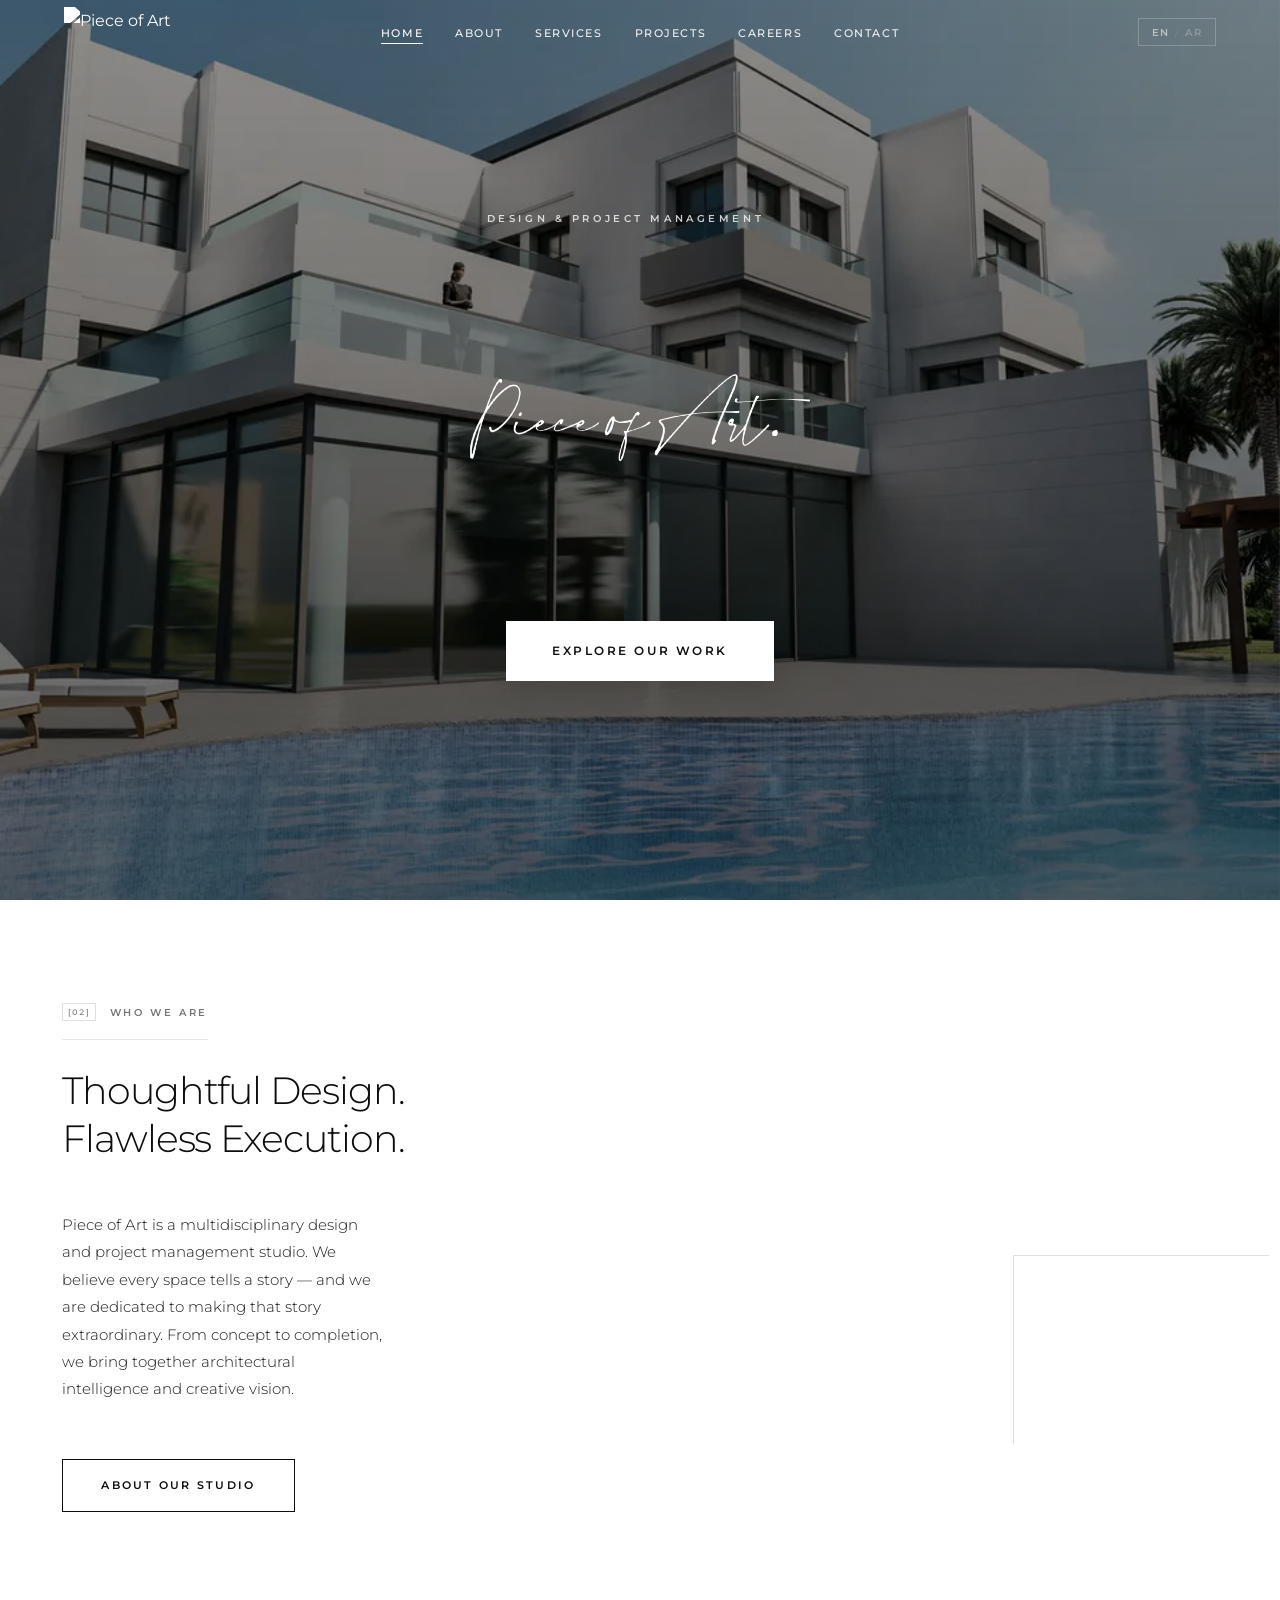
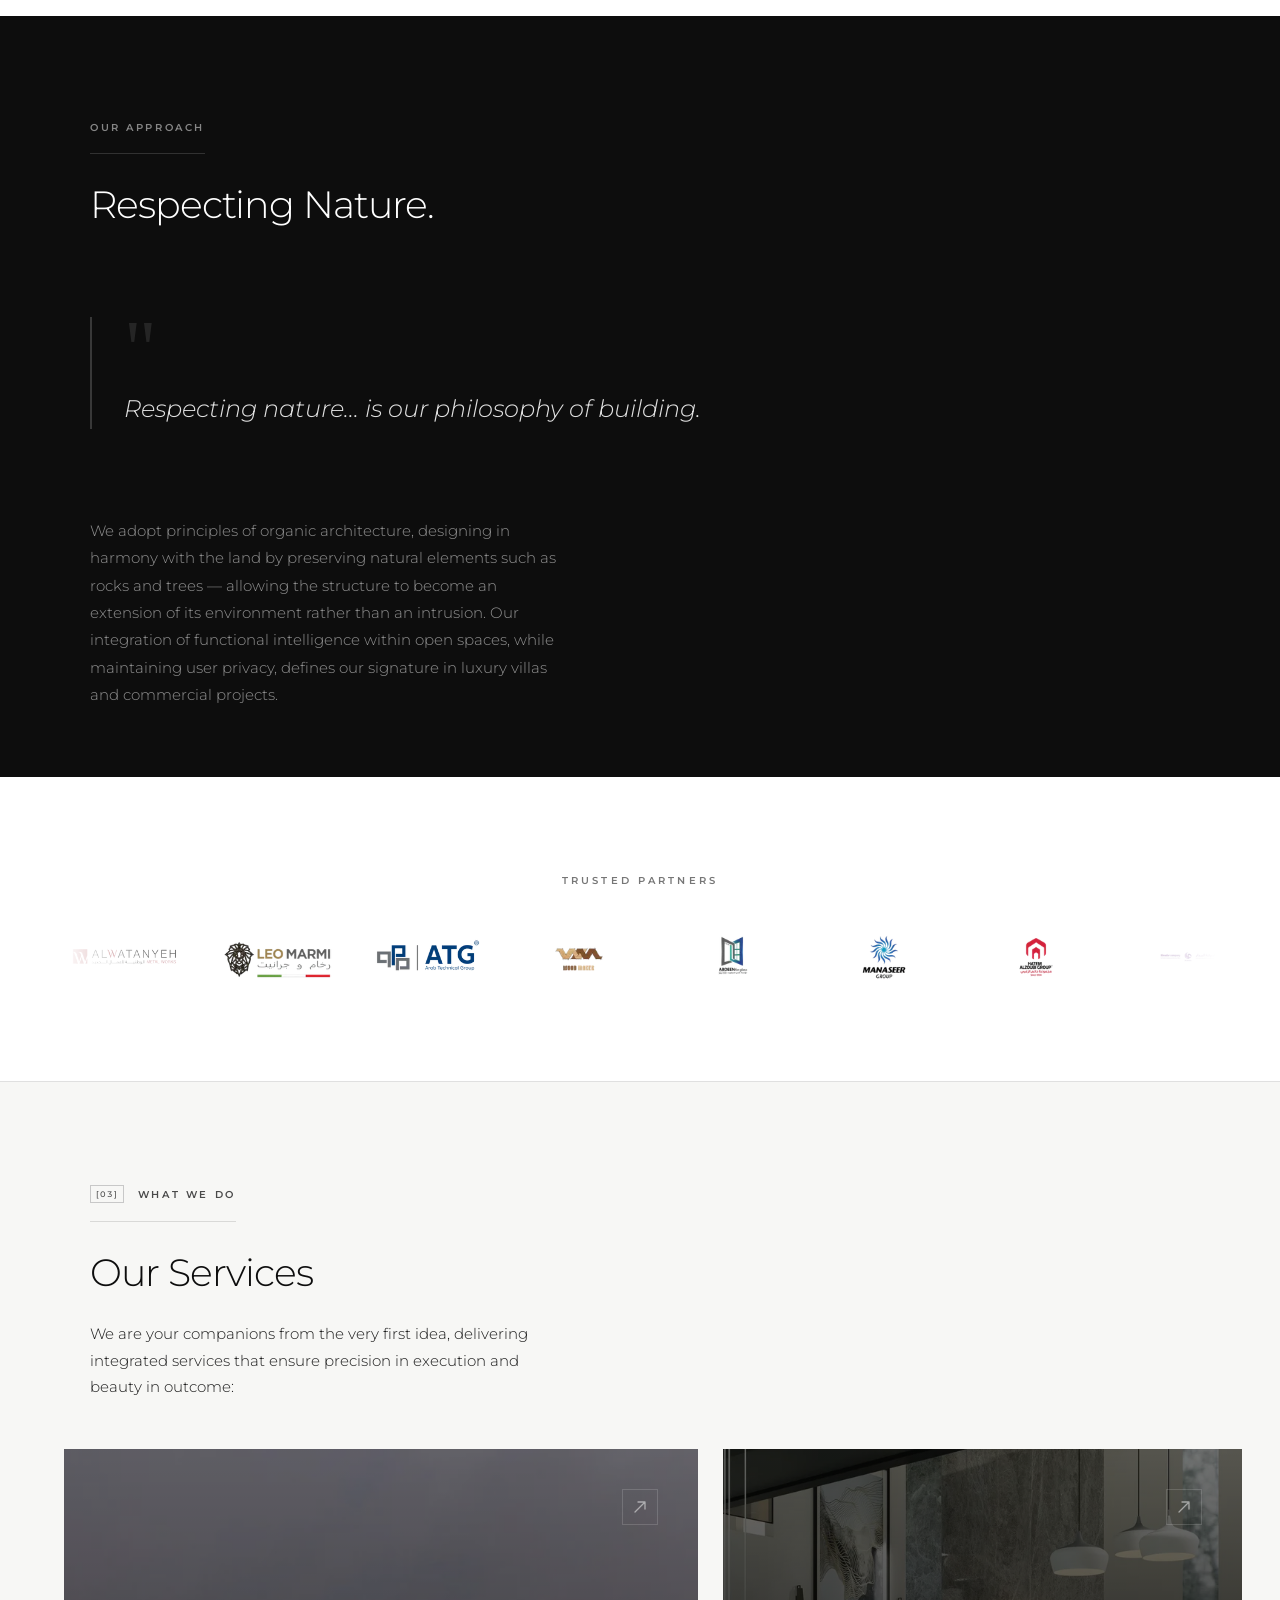
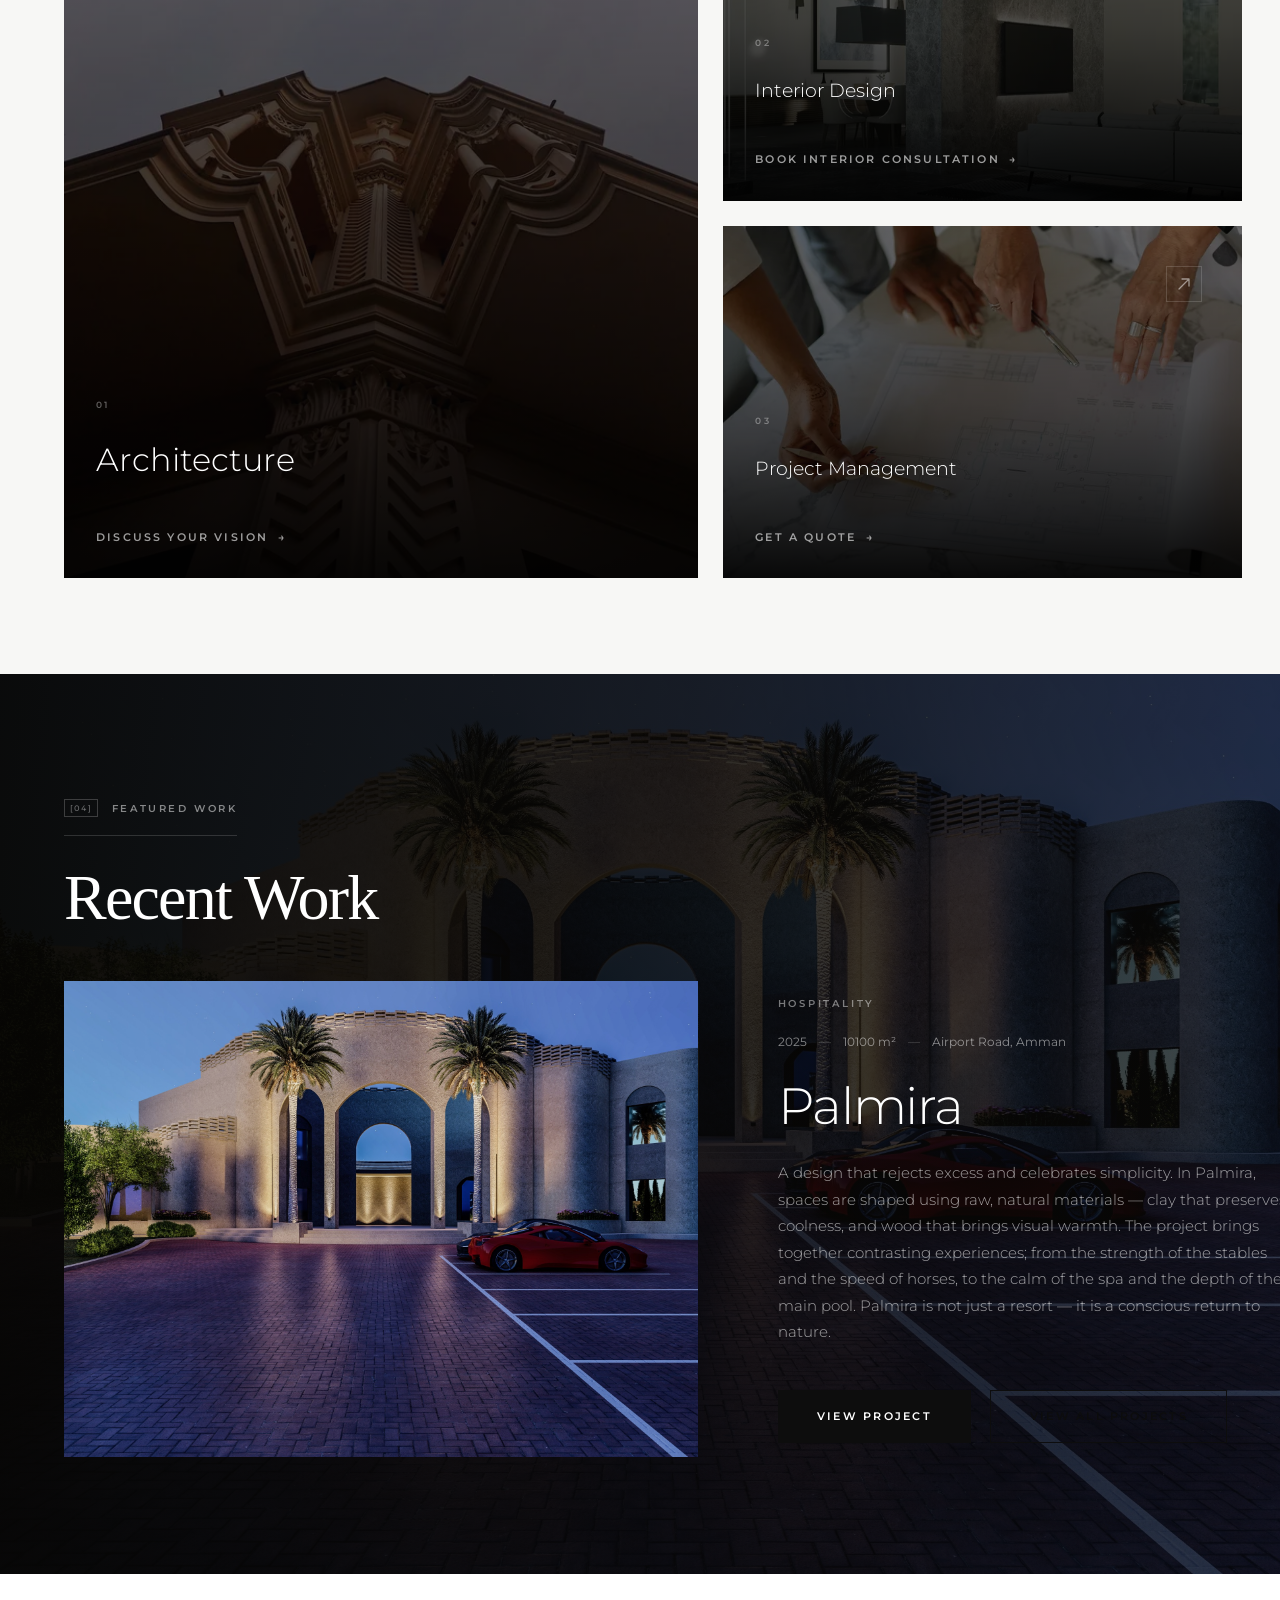
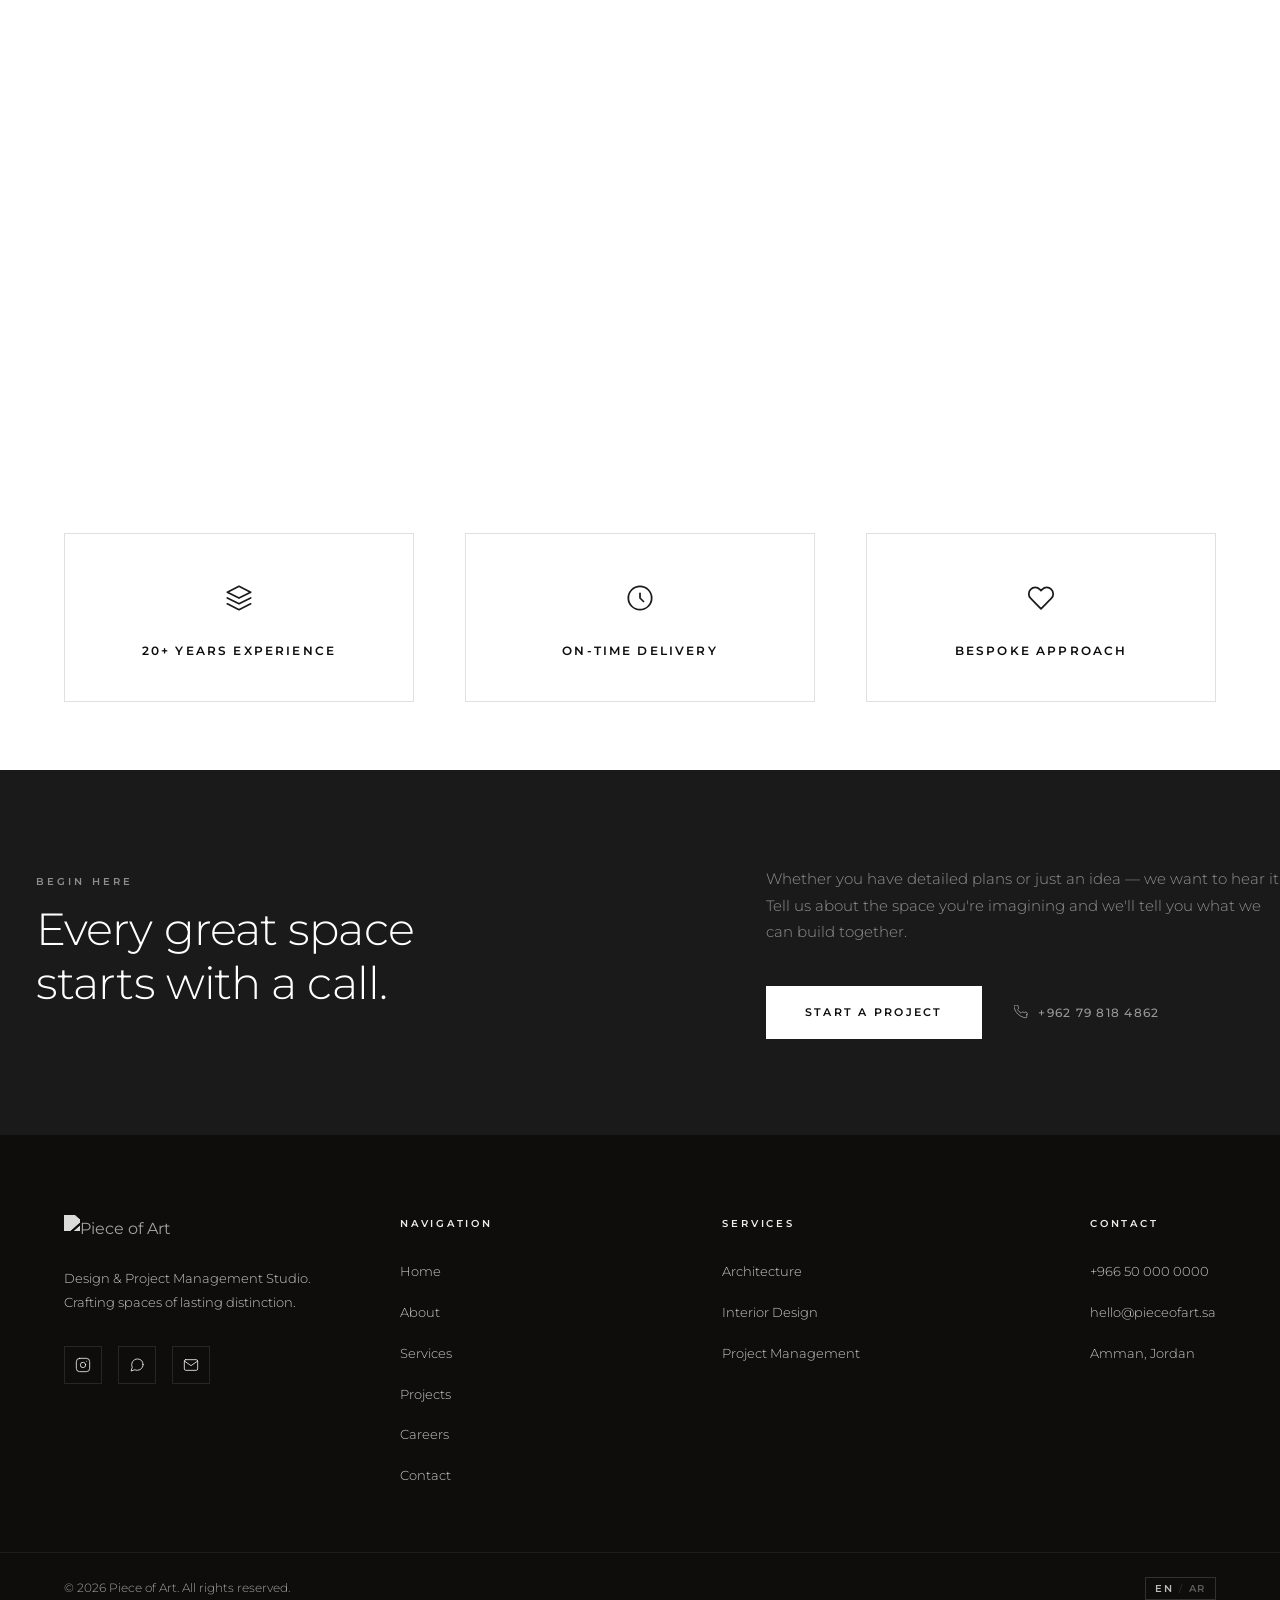
==== index.html @ 6ad25382 "Bump style.min.css to v=38 to bust browser cache Browser had immutable-cached v=37 from a different " ====
<!DOCTYPE html>
<html lang="en" dir="ltr">
<head>
  <meta charset="UTF-8" />
  <meta name="viewport" content="width=device-width, initial-scale=1.0" />
  <meta name="theme-color" content="#0a0a0a" />
  <link rel="icon" type="image/png" href="Assets/images/logo.png" />
  <link rel="apple-touch-icon" href="Assets/images/logo.png" />
  <title>Piece of Art — Design &amp; Project Management</title>
  <meta name="description" content="Piece of Art is a premium design and project management studio crafting spaces of lasting distinction." />
  <link rel="canonical" href="https://zaidrahhal.me/pieceofart/index.html" />

  <!-- Open Graph -->
  <meta property="og:type"        content="website" />
  <meta property="og:url"         content="https://zaidrahhal.me/pieceofart/index.html" />
  <meta property="og:title"       content="Piece of Art — Design &amp; Project Management" />
  <meta property="og:description" content="Piece of Art is a premium design and project management studio crafting spaces of lasting distinction." />
  <meta property="og:image"       content="https://zaidrahhal.me/pieceofart/Assets/images/hero-main.jpg" />
  <!-- Twitter Card -->
  <meta name="twitter:card"        content="summary_large_image" />
  <meta name="twitter:title"       content="Piece of Art — Design &amp; Project Management" />
  <meta name="twitter:description" content="Piece of Art is a premium design and project management studio crafting spaces of lasting distinction." />
  <meta name="twitter:image"       content="https://zaidrahhal.me/pieceofart/Assets/images/hero-main.jpg" />

  <!-- Critical ATF: system-font LCP → optional font-swap if cached -->
  <link rel="preload" href="Assets/fonts/pinyon-latin.woff2" as="font" type="font/woff2" crossorigin />
  <link rel="preload" href="Assets/fonts/montserrat-600-latin.woff2" as="font" type="font/woff2" crossorigin />
  <link rel="stylesheet" href="css/critical-home.min.css?v=2" />

  <!-- Hero image: preloaded so it becomes LCP element (faster than font-dependent text) -->
  <link rel="preload" as="image" href="Assets/images/webp/hero-main.webp" fetchpriority="high" type="image/webp" />

  <!-- Full stylesheet deferred — not on critical path -->
  <link rel="stylesheet" href="css/style.min.css?v=38" />

  <!-- JSON-LD structured data -->
  <script type="application/ld+json">
  {
    "@context": "https://schema.org",
    "@type": "ProfessionalService",
    "name": "Piece of Art",
    "url": "https://zaidrahhal.me/pieceofart/",
    "logo": "https://zaidrahhal.me/pieceofart/Assets/images/logo.png",
    "image": "https://zaidrahhal.me/pieceofart/Assets/images/hero-main.jpg",
    "description": "Premium design and project management studio crafting spaces of lasting distinction.",
    "address": { "@type": "PostalAddress", "addressLocality": "Amman", "addressCountry": "JO" },
    "telephone": "+962798184862",
    "email": "info@pieceofartjo.com",
    "sameAs": ["https://instagram.com/pieceofart.sa"],
    "hasOfferCatalog": {
      "@type": "OfferCatalog",
      "name": "Design Services",
      "itemListElement": [
        { "@type": "Offer", "itemOffered": { "@type": "Service", "name": "Architecture" } },
        { "@type": "Offer", "itemOffered": { "@type": "Service", "name": "Interior Design" } },
        { "@type": "Offer", "itemOffered": { "@type": "Service", "name": "Project Management" } }
      ]
    }
  }
  </script>
</head>
<body class="page-home">

  <!-- Scroll progress line -->
  <div id="scroll-progress" aria-hidden="true"></div>

  <!-- ===================== NAVBAR ===================== -->
  <header class="navbar" id="navbar">
    <div class="navbar__inner container">

      <a href="index.html" class="navbar__logo" aria-label="Piece of Art — Home">
        <picture>
          <source
            type="image/webp"
            srcset="Assets/images/webp/logo-2-01-176.webp 176w, Assets/images/webp/logo 2-01.webp 280w"
            sizes="(max-width: 480px) 40vw, 176px"
          />
          <img src="Assets/images/logo 2-01.png" alt="Piece of Art" width="176" height="50" decoding="async" />
        </picture>
      </a>

      <nav class="navbar__nav" id="mainNav" aria-label="Primary navigation">
        <ul>
          <li><a href="index.html"    class="nav-link active" data-i18n="nav.home">Home</a></li>
          <li><a href="about.html"    class="nav-link"        data-i18n="nav.about">About</a></li>
          <li><a href="services.html" class="nav-link"        data-i18n="nav.services">Services</a></li>
          <li><a href="projects.html" class="nav-link"        data-i18n="nav.projects">Projects</a></li>
          <li><a href="careers.html"  class="nav-link"        data-i18n="nav.careers">Careers</a></li>
          <li><a href="contact.html"  class="nav-link"        data-i18n="nav.contact">Contact</a></li>
        </ul>
      </nav>

      <div class="navbar__actions">
        <button class="lang-switch" id="langSwitch" aria-label="Switch language">
          <span class="lang-switch__en active">EN</span>
          <span class="lang-switch__divider">/</span>
          <span class="lang-switch__ar">AR</span>
        </button>

        <button class="navbar__hamburger" id="hamburger" aria-label="Open menu" aria-expanded="false">
          <span></span><span></span><span></span>
        </button>
      </div>

    </div>
  </header>

  <!-- Mobile nav overlay -->
  <nav class="mobile-nav" id="mobileNav" aria-label="Mobile navigation" aria-hidden="true">
    <ul>
      <li><a href="index.html"    class="nav-link active" data-i18n="nav.home">Home</a></li>
      <li><a href="about.html"    class="nav-link" data-i18n="nav.about">About</a></li>
      <li><a href="services.html" class="nav-link" data-i18n="nav.services">Services</a></li>
      <li><a href="projects.html" class="nav-link" data-i18n="nav.projects">Projects</a></li>
      <li><a href="careers.html"  class="nav-link" data-i18n="nav.careers">Careers</a></li>
      <li><a href="contact.html"  class="nav-link" data-i18n="nav.contact">Contact</a></li>
    </ul>
  </nav>

  <main>

  <!-- home-hero: premium minimal stack (labels in data.js → hero.*) -->
  <section class="hero loaded">
    <div class="hero__bg">
      <div class="hero__parallax">
        <picture>
          <source srcset="Assets/images/webp/hero-main.webp" type="image/webp" />
          <img
            class="hero__media"
            src="Assets/images/hero-main-opt.jpg"
            alt="Piece of Art — Design studio"
            width="1440"
            height="900"
            fetchpriority="high"
          />
        </picture>
      </div>
      <div class="hero__overlay" aria-hidden="true"></div>
    </div>

    <div class="hero__content">
      <div class="container">
        <div class="hero__copy flow">
          <p class="hero__label" data-i18n="hero.eyebrow">Design &amp; Project Management</p>
          <div class="hero__logo-mark" aria-label="Piece of Art">
            <img src="Assets/images/logo 2-01.png" alt="Piece of Art" width="320" height="90" decoding="async" />
          </div>
          <a href="projects.html" class="btn btn--hero" data-i18n="hero.cta">Explore Our Work</a>
        </div>
      </div>
    </div>
  </section>


  <!-- ===================== ABOUT PREVIEW ===================== -->
  <section class="about-preview about-preview--sticky" id="about">
    <div class="container">
      <div class="section-inner">
      <div class="about-preview__grid">

      <div class="about-preview__text reveal flow" data-reveal="left">
        <div class="section-intro">
          <div class="section-intro__label">
            <span class="section-intro__index">[02]</span>
            <span class="section-intro__tag" data-i18n="about.label">Who We Are</span>
          </div>
          <h2 class="section-intro__heading" data-i18n-html="about.title">
            Thoughtful Design.<br />Flawless Execution.
          </h2>
        </div>
        <p class="body-text" data-i18n="about.body">
          Piece of Art is a multidisciplinary design and project management studio.
          We believe every space tells a story — and we are dedicated to making that story
          extraordinary. From concept to completion, we bring together architectural
          intelligence and creative vision.
        </p>
        <a href="about.html" class="btn btn--outline" data-i18n="about.cta">About Our Studio</a>
      </div>

      <div class="about-preview__image reveal" data-reveal="right">
        <div class="about-preview__img-wrap">
          <!--
            PLACEHOLDER: Replace src below with your real about/studio image.
            Recommended size: 900×700px or larger.
          -->
          <img
            src="https://images.unsplash.com/photo-1616486338812-3dadae4b4ace?w=540&q=75&fit=crop&auto=format&fm=webp"
            srcset="https://images.unsplash.com/photo-1616486338812-3dadae4b4ace?w=540&q=75&fit=crop&auto=format&fm=webp 540w, https://images.unsplash.com/photo-1616486338812-3dadae4b4ace?w=900&q=75&fit=crop&auto=format&fm=webp 900w"
            sizes="(max-width: 900px) 100vw, 50vw"
            alt="Piece of Art studio"
            width="900" height="675"
            loading="lazy"
            decoding="async"
          />
          <div class="about-preview__accent"></div>
        </div>
      </div>

      </div>
      </div>
    </div>
  </section>


  <!-- ===================== PHILOSOPHY ===================== -->
  <section class="philosophy" id="philosophy">
    <div class="container">
      <div class="section-inner">
      <div class="philosophy__grid">

      <div class="philosophy__text reveal flow" data-reveal="fade">
        <div class="section-intro section-intro--light">
          <div class="section-intro__label">
            <span class="section-intro__tag" data-i18n="philosophy.label">Our Approach</span>
          </div>
          <h2 class="section-intro__heading" data-i18n="philosophy.title">Respecting Nature.</h2>
        </div>
        <blockquote class="philosophy__quote reveal reveal--delay" data-reveal="fade">
          <span class="philosophy__quote-mark" aria-hidden="true">"</span>
          <p data-i18n="philosophy.quote">Respecting nature... is our philosophy of building.</p>
        </blockquote>
        <p class="philosophy__body body-text reveal reveal--delay-2" data-reveal="up" data-i18n="philosophy.body">
          We adopt principles of organic architecture, designing in harmony with the land by preserving natural elements such as rocks and trees — allowing the structure to become an extension of its environment rather than an intrusion.
        </p>
      </div>

      <div class="philosophy__visual reveal" data-reveal="fade">
        <img
          src="https://images.unsplash.com/photo-1516455590571-18256e5bb9ff?w=540&q=75&fit=crop&auto=format&fm=webp"
          srcset="https://images.unsplash.com/photo-1516455590571-18256e5bb9ff?w=540&q=75&fit=crop&auto=format&fm=webp 540w, https://images.unsplash.com/photo-1516455590571-18256e5bb9ff?w=900&q=75&fit=crop&auto=format&fm=webp 900w"
          sizes="(max-width: 900px) 100vw, 45vw"
          alt="Organic architecture detail"
          width="900" height="600"
          loading="lazy"
          decoding="async"
        />
      </div>

      </div>
      </div>
    </div>
  </section>


  <!-- ===================== PARTNERS ===================== -->
  <!--
    To add/remove logos: edit the two .partners__track divs below (keep them identical — the second is the loop clone).
    Replace the <img> src attributes with your actual logo files.
    Recommended logo size: any height, roughly 120–180px wide, PNG with transparent background.
  -->
  <section class="partners" id="partners">
    <div class="container">
      <div class="partners__header">
        <span class="section-label">Trusted Partners</span>
      </div>
  
      <div class="partners__marquee" aria-label="Companies we have worked with">
  
        <!-- TRACK 1 -->
        <div class="partners__track">
          <div class="partners__logo"><img src="Assets/logos/webp/ALWATANYEH.webp" alt="Alwataniyeh" width="160" height="60" loading="lazy" decoding="async" /></div>
          <div class="partners__logo"><img src="Assets/logos/webp/LEOMARMI.webp" alt="Leo Marmi" width="160" height="60" loading="lazy" decoding="async" /></div>
          <div class="partners__logo"><img src="Assets/logos/webp/ATG.webp" alt="ATG" width="160" height="60" loading="lazy" decoding="async" /></div>
          <div class="partners__logo"><img src="Assets/logos/webp/WOODMAKER.webp" alt="Wood Maker" width="160" height="60" loading="lazy" decoding="async" /></div>
          <div class="partners__logo"><img src="Assets/logos/webp/ABDEEN.webp" alt="Abdeen Glass" width="160" height="60" loading="lazy" decoding="async" /></div>
          <div class="partners__logo"><img src="Assets/logos/webp/MANASEER.webp" alt="Manaseer Group" width="160" height="60" loading="lazy" decoding="async" /></div>
          <div class="partners__logo"><img src="Assets/logos/webp/HATEM.webp" alt="Hatem Group" width="160" height="60" loading="lazy" decoding="async" /></div>
  
          <div class="partners__logo"><img src="Assets/logos/webp/ALMADAR.webp" alt="Almadar" width="160" height="60" loading="lazy" decoding="async" /></div>
          <div class="partners__logo"><img src="Assets/logos/webp/MEGNA.webp" alt="Megna" width="160" height="60" loading="lazy" decoding="async" /></div>
          <div class="partners__logo"><img src="Assets/logos/webp/ABRAJ.webp" alt="Abraj Almeenas" width="160" height="60" loading="lazy" decoding="async" /></div>
          <div class="partners__logo"><img src="Assets/logos/webp/MADARAT.webp" alt="Madarat Engineering" width="160" height="60" loading="lazy" decoding="async" /></div>
          <div class="partners__logo"><img src="Assets/logos/webp/UPB.webp" alt="UPB" width="160" height="60" loading="lazy" decoding="async" /></div>
          <div class="partners__logo"><img src="Assets/logos/webp/ID.webp" alt="ID" width="160" height="60" loading="lazy" decoding="async" /></div>
          <div class="partners__logo"><img src="Assets/logos/webp/MIX.webp" alt="Mix Glass" width="160" height="60" loading="lazy" decoding="async" /></div>
  
          <div class="partners__logo"><img src="Assets/logos/webp/ABUNASRA.webp" alt="Abu Nasra" width="160" height="60" loading="lazy" decoding="async" /></div>
          <div class="partners__logo"><img src="Assets/logos/webp/ALMUNA.webp" alt="Almuna" width="160" height="60" loading="lazy" decoding="async" /></div>
          <div class="partners__logo"><img src="Assets/logos/webp/MAJESTIC.webp" alt="Majestic Home" width="160" height="60" loading="lazy" decoding="async" /></div>
          <div class="partners__logo"><img src="Assets/logos/webp/MARAQA.webp" alt="Maraqa Ceramica" width="160" height="60" loading="lazy" decoding="async" /></div>
          <div class="partners__logo"><img src="Assets/logos/webp/IZZAT.webp" alt="Izzat Marji" width="160" height="60" loading="lazy" decoding="async" /></div>
          <div class="partners__logo"><img src="Assets/logos/webp/VEINS.webp" alt="Veins" width="160" height="60" loading="lazy" decoding="async" /></div>
          <div class="partners__logo"><img src="Assets/logos/webp/SIKA.webp" alt="Sika" width="160" height="60" loading="lazy" decoding="async" /></div>
  
          <div class="partners__logo"><img src="Assets/logos/webp/SILCA.webp" alt="Silica" width="160" height="60" loading="lazy" decoding="async" /></div>
          <div class="partners__logo"><img src="Assets/logos/webp/PETRA.webp" alt="Petra Aluminum" width="160" height="60" loading="lazy" decoding="async" /></div>
          <div class="partners__logo"><img src="Assets/logos/webp/NOOR.webp" alt="Noor Ala Noor" width="160" height="60" loading="lazy" decoding="async" /></div>
          <div class="partners__logo"><img src="Assets/logos/webp/LAFARGE.webp" alt="Lafarge" width="160" height="60" loading="lazy" decoding="async" /></div>
          <div class="partners__logo"><img src="Assets/logos/webp/AMAD.webp" alt="Nabulsi &amp; Amad" width="160" height="60" loading="lazy" decoding="async" /></div>
        </div>
  
        <!-- TRACK 2 (duplicate for seamless infinite scroll) -->
        <div class="partners__track" aria-hidden="true">
          <!-- just duplicate EXACT same list -->
          <div class="partners__logo"><img src="Assets/logos/webp/ALWATANYEH.webp" alt="" width="160" height="60" loading="lazy" decoding="async" /></div>
          <div class="partners__logo"><img src="Assets/logos/webp/LEOMARMI.webp" alt="" width="160" height="60" loading="lazy" decoding="async" /></div>
          <div class="partners__logo"><img src="Assets/logos/webp/ATG.webp" alt="" width="160" height="60" loading="lazy" decoding="async" /></div>
          <div class="partners__logo"><img src="Assets/logos/webp/WOODMAKER.webp" alt="" width="160" height="60" loading="lazy" decoding="async" /></div>
          <div class="partners__logo"><img src="Assets/logos/webp/ABDEEN.webp" alt="" width="160" height="60" loading="lazy" decoding="async" /></div>
          <div class="partners__logo"><img src="Assets/logos/webp/MANASEER.webp" alt="" width="160" height="60" loading="lazy" decoding="async" /></div>
          <div class="partners__logo"><img src="Assets/logos/webp/HATEM.webp" alt="" width="160" height="60" loading="lazy" decoding="async" /></div>
  
          <div class="partners__logo"><img src="Assets/logos/webp/ALMADAR.webp" alt="" width="160" height="60" loading="lazy" decoding="async" /></div>
          <div class="partners__logo"><img src="Assets/logos/webp/MEGNA.webp" alt="" width="160" height="60" loading="lazy" decoding="async" /></div>
          <div class="partners__logo"><img src="Assets/logos/webp/ABRAJ.webp" alt="" width="160" height="60" loading="lazy" decoding="async" /></div>
          <div class="partners__logo"><img src="Assets/logos/webp/MADARAT.webp" alt="" width="160" height="60" loading="lazy" decoding="async" /></div>
          <div class="partners__logo"><img src="Assets/logos/webp/UPB.webp" alt="" width="160" height="60" loading="lazy" decoding="async" /></div>
          <div class="partners__logo"><img src="Assets/logos/webp/ID.webp" alt="" width="160" height="60" loading="lazy" decoding="async" /></div>
          <div class="partners__logo"><img src="Assets/logos/webp/MIX.webp" alt="" width="160" height="60" loading="lazy" decoding="async" /></div>
  
          <div class="partners__logo"><img src="Assets/logos/webp/ABUNASRA.webp" alt="" width="160" height="60" loading="lazy" decoding="async" /></div>
          <div class="partners__logo"><img src="Assets/logos/webp/ALMUNA.webp" alt="" width="160" height="60" loading="lazy" decoding="async" /></div>
          <div class="partners__logo"><img src="Assets/logos/webp/MAJESTIC.webp" alt="" width="160" height="60" loading="lazy" decoding="async" /></div>
          <div class="partners__logo"><img src="Assets/logos/webp/MARAQA.webp" alt="" width="160" height="60" loading="lazy" decoding="async" /></div>
          <div class="partners__logo"><img src="Assets/logos/webp/IZZAT.webp" alt="" width="160" height="60" loading="lazy" decoding="async" /></div>
          <div class="partners__logo"><img src="Assets/logos/webp/VEINS.webp" alt="" width="160" height="60" loading="lazy" decoding="async" /></div>
          <div class="partners__logo"><img src="Assets/logos/webp/SIKA.webp" alt="" width="160" height="60" loading="lazy" decoding="async" /></div>
  
          <div class="partners__logo"><img src="Assets/logos/webp/SILCA.webp" alt="" width="160" height="60" loading="lazy" decoding="async" /></div>
          <div class="partners__logo"><img src="Assets/logos/webp/PETRA.webp" alt="" width="160" height="60" loading="lazy" decoding="async" /></div>
          <div class="partners__logo"><img src="Assets/logos/webp/NOOR.webp" alt="" width="160" height="60" loading="lazy" decoding="async" /></div>
          <div class="partners__logo"><img src="Assets/logos/webp/LAFARGE.webp" alt="" width="160" height="60" loading="lazy" decoding="async" /></div>
          <div class="partners__logo"><img src="Assets/logos/webp/AMAD.webp" alt="" width="160" height="60" loading="lazy" decoding="async" /></div>
        </div>
  
      </div>
    </div>
  </section>


  <!-- ===================== SERVICES ===================== -->
  <!--
    Content rendered dynamically from js/data.js → POA_DATA.services
    To update service content, edit js/data.js only.
  -->
  <section class="services section--gray" id="services">
    <div class="container">
      <div class="section-inner">
        <div class="section-intro reveal">
          <div class="section-intro__label">
            <span class="section-intro__index">[03]</span>
            <span class="section-intro__tag" data-i18n="services.label">What We Do</span>
          </div>
          <h2 class="section-intro__heading" data-i18n="services.title">Our Services</h2>
          <p class="section-intro__sub" data-i18n="services.intro">We partner with you from the very first idea, delivering integrated services that ensure precision in execution and excellence in outcome:</p>
        </div>
      </div>
    </div>
    <!-- Populated by renderServices() in main.js — full-width band, same gutters as .container -->
    <div class="services__grid" id="services-grid" aria-live="polite"></div>
  </section>


  <!-- ===================== FEATURED PROJECT ===================== -->
  <!--
    Renders the single project with featured: true from js/data.js.
    To change featured project: set featured: true on a different project
    and featured: false on the current one.
    "View Project" links to: project-detail.html?id=PROJECT_ID
  -->
  <section class="featured-project" id="featured">
    <!-- Layer 1: Full-bleed background image (src set by renderFeatured) -->
    <div class="fp-bg" id="fp-bg" aria-hidden="true"></div>
    <!-- Layer 2: Gradient overlay -->
    <div class="fp-overlay" aria-hidden="true"></div>
    <!-- Layer 3: Section header + floating card (rendered by renderFeatured) -->
    <div class="fp-stage">
      <div class="container">
        <div id="featured-project" aria-live="polite"></div>
      </div>
    </div>
  </section>


  <!-- ===================== WHY US ===================== -->
  <section class="whyus" id="whyus">
    <div class="container">
      <div class="section-inner">
        <div class="whyus__inner reveal" data-reveal="scale">
          <div class="section-intro section-intro--center">
            <div class="section-intro__label">
              <span class="section-intro__index">[04]</span>
              <span class="section-intro__tag" data-i18n="whyus.label">Why Choose Us</span>
            </div>
            <h2 class="section-intro__heading" data-i18n-html="whyus.title">Vision Meets<br/>Precision.</h2>
          </div>
          <p class="whyus__body" data-i18n="whyus.body">
            We combine the vision of an artist with the precision of an executive.
          </p>
        </div>
      </div>
      <div class="whyus__pillars" data-stagger>
        <div class="whyus__pillar reveal" data-reveal="up">
          <div class="whyus__pillar-icon" aria-hidden="true">
            <svg viewBox="0 0 24 24" fill="none" stroke="currentColor" stroke-width="1.5" stroke-linecap="round" stroke-linejoin="round"><path d="M12 2L2 7l10 5 10-5-10-5z"/><path d="M2 17l10 5 10-5"/><path d="M2 12l10 5 10-5"/></svg>
          </div>
          <h3 class="whyus__pillar-title" data-i18n="whyus.p1title">20+ Years Experience</h3>
        </div>
        <div class="whyus__pillar reveal" data-reveal="up">
          <div class="whyus__pillar-icon" aria-hidden="true">
            <svg viewBox="0 0 24 24" fill="none" stroke="currentColor" stroke-width="1.5" stroke-linecap="round" stroke-linejoin="round"><circle cx="12" cy="12" r="10"/><path d="M12 8v4l3 3"/></svg>
          </div>
          <h3 class="whyus__pillar-title" data-i18n="whyus.p2title">On-Time Delivery</h3>
        </div>
        <div class="whyus__pillar reveal" data-reveal="up">
          <div class="whyus__pillar-icon" aria-hidden="true">
            <svg viewBox="0 0 24 24" fill="none" stroke="currentColor" stroke-width="1.5" stroke-linecap="round" stroke-linejoin="round"><path d="M20.84 4.61a5.5 5.5 0 00-7.78 0L12 5.67l-1.06-1.06a5.5 5.5 0 00-7.78 7.78l1.06 1.06L12 21.23l7.78-7.78 1.06-1.06a5.5 5.5 0 000-7.78z"/></svg>
          </div>
          <h3 class="whyus__pillar-title" data-i18n="whyus.p3title">Bespoke Approach</h3>
        </div>
      </div>
    </div>
  </section>


  <!-- ===================== PRE-FOOTER CTA ===================== -->
  <section class="prefooter" aria-label="Contact invitation">
    <div class="prefooter__inner container">
      <div class="prefooter__left reveal" data-reveal="left">
        <span class="section-label section-label--light">Begin Here</span>
        <h2 class="prefooter__heading">Every great space<br />starts with a call.</h2>
      </div>
      <div class="prefooter__right reveal reveal--delay" data-reveal="right">
        <p class="prefooter__body">Whether you have detailed plans or just an idea — we want to hear it. Tell us about the space you're imagining and we'll tell you what we can build together.</p>
        <div class="prefooter__actions">
          <a href="contact.html" class="btn btn--light">Start a Project</a>
          <a href="tel:+962798184862" class="prefooter__tel">
            <svg viewBox="0 0 24 24" fill="none" stroke="currentColor" stroke-width="1.5" stroke-linecap="round" stroke-linejoin="round" aria-hidden="true" width="14" height="14"><path d="M22 16.92v3a2 2 0 01-2.18 2 19.79 19.79 0 01-8.63-3.07A19.5 19.5 0 013.07 11a19.79 19.79 0 01-3.07-8.67A2 2 0 012 .18h3a2 2 0 012 1.72c.127.96.361 1.903.7 2.81a2 2 0 01-.45 2.11L6.09 7.91a16 16 0 006 6l1.27-1.27a2 2 0 012.11-.45c.907.339 1.85.573 2.81.7A2 2 0 0122 16.92z"/></svg>
            +962 79 818 4862
          </a>
        </div>
      </div>
    </div>
  </section>

  <!-- ===================== FOOTER ===================== -->


  </main>

  <footer class="footer" id="footer">
    <div class="container footer__main">

      <!-- Left: brand block -->
      <div class="footer__brand">
        <a href="index.html" class="footer__logo">
          <picture>
            <source srcset="Assets/images/webp/logo-168.webp" type="image/webp" />
            <img src="Assets/images/logo.png" alt="Piece of Art" width="140" height="42" decoding="async" />
          </picture>
        </a>
        <p class="footer__tagline" data-i18n-html="footer.tagline">
          Design &amp; Project Management Studio.<br />
          Crafting spaces of lasting distinction.
        </p>
        <!-- Social icons -->
        <div class="footer__social">
          <a href="https://instagram.com/pieceofart.sa" target="_blank" rel="noopener" aria-label="Instagram" class="footer__social-link">
            <svg viewBox="0 0 24 24" fill="none" stroke="currentColor" stroke-width="1.5" stroke-linecap="round" stroke-linejoin="round" aria-hidden="true"><rect x="2" y="2" width="20" height="20" rx="5" ry="5"/><path d="M16 11.37A4 4 0 1112.63 8 4 4 0 0116 11.37z"/><line x1="17.5" y1="6.5" x2="17.51" y2="6.5"/></svg>
          </a>
          <a href="https://wa.me/966500000000" target="_blank" rel="noopener" aria-label="WhatsApp" class="footer__social-link">
            <svg viewBox="0 0 24 24" fill="none" stroke="currentColor" stroke-width="1.5" stroke-linecap="round" stroke-linejoin="round" aria-hidden="true"><path d="M21 11.5a8.38 8.38 0 01-.9 3.8 8.5 8.5 0 01-7.6 4.7 8.38 8.38 0 01-3.8-.9L3 21l1.9-5.7a8.38 8.38 0 01-.9-3.8 8.5 8.5 0 014.7-7.6 8.38 8.38 0 013.8-.9h.5a8.48 8.48 0 018 8v.5z"/></svg>
          </a>
          <a href="mailto:hello@pieceofart.sa" aria-label="Email" class="footer__social-link">
            <svg viewBox="0 0 24 24" fill="none" stroke="currentColor" stroke-width="1.5" stroke-linecap="round" stroke-linejoin="round" aria-hidden="true"><path d="M4 4h16c1.1 0 2 .9 2 2v12c0 1.1-.9 2-2 2H4c-1.1 0-2-.9-2-2V6c0-1.1.9-2 2-2z"/><polyline points="22,6 12,13 2,6"/></svg>
          </a>
        </div>
      </div>

      <!-- Right: nav columns -->
      <nav class="footer__nav" aria-label="Footer navigation">

        <div class="footer__col">
          <h3 class="footer__heading" data-i18n="footer.navHeading">Navigation</h3>
          <ul>
            <li><a href="index.html"    data-i18n="nav.home">Home</a></li>
            <li><a href="about.html"    data-i18n="nav.about">About</a></li>
            <li><a href="services.html" data-i18n="nav.services">Services</a></li>
            <li><a href="projects.html" data-i18n="nav.projects">Projects</a></li>
            <li><a href="careers.html"  data-i18n="nav.careers">Careers</a></li>
            <li><a href="contact.html"  data-i18n="nav.contact">Contact</a></li>
          </ul>
        </div>

        <div class="footer__col">
          <h3 class="footer__heading" data-i18n="footer.svcHeading">Services</h3>
          <ul>
            <li><a href="services.html#architecture"       data-svc-en="Architecture"       data-svc-ar="التصميم المعماري">Architecture</a></li>
            <li><a href="services.html#interior-design"    data-svc-en="Interior Design"    data-svc-ar="التصميم الداخلي">Interior Design</a></li>
            <li><a href="services.html#project-management" data-svc-en="Project Management" data-svc-ar="إدارة المشاريع">Project Management</a></li>
          </ul>
        </div>

        <div class="footer__col">
          <h3 class="footer__heading" data-i18n="footer.conHeading">Contact</h3>
          <ul>
            <li><a href="tel:+966500000000">+966 50 000 0000</a></li>
            <li><a href="mailto:hello@pieceofart.sa">hello@pieceofart.sa</a></li>
            <li><span class="footer__plain">Amman, Jordan</span></li>
          </ul>
        </div>

      </nav>

    </div>

    <!-- Bottom bar -->
    <div class="footer__bottom">
      <div class="container footer__bottom-inner">
        <p>&copy; <span id="year"></span> <span data-i18n="footer.copyright">Piece of Art. All rights reserved.</span></p>
        <button class="lang-switch lang-switch--small" id="langSwitchFooter" aria-label="Switch language">
          <span class="lang-switch__en active">EN</span>
          <span class="lang-switch__divider">/</span>
          <span class="lang-switch__ar">AR</span>
        </button>
      </div>
    </div>
  </footer>

  <!-- Data must load before main.js -->
  <script defer src="js/data.min.js?v=11"></script>
  <script defer src="js/main.min.js?v=15"></script>
  <script>
    (function () {
      /* After first paint: swap system font → Pinyon Script on hero accent */
      if (document.fonts && document.fonts.ready) {
        document.fonts.ready.then(function () {
          var el = document.querySelector(".hero__accent");
          if (el) el.style.fontFamily = '"Pinyon Script", Georgia, "Times New Roman", serif';
          var lbl = document.querySelector(".hero__label");
          if (lbl) lbl.style.fontFamily = 'Montserrat, system-ui, sans-serif';
        });
      }
      /* Remaining font weights/families: loaded after everything settles */
      function loadRestFonts() {
        var l = document.createElement("link");
        l.rel = "stylesheet";
        l.href = "https://fonts.googleapis.com/css2?family=Montserrat:wght@300;400;500;700&family=Tajawal:wght@300;400;500;700&display=swap";
        document.head.appendChild(l);
      }
      if ("requestIdleCallback" in window) {
        window.requestIdleCallback(loadRestFonts);
      } else {
        window.addEventListener("load", loadRestFonts);
      }
    })();
  </script>
</body>
</html>
---- css/style.min.css ----
@keyframes pageFadeIn{0%{opacity:0}to{opacity:1}}@keyframes modalSlideUp{0%{transform:translateY(100%)}to{transform:translateY(0)}}@keyframes heroMediaIn{0%{opacity:0}to{opacity:1}}@keyframes heroKenSubtle{0%{transform:scale(1.04) translate(0,0)}to{transform:scale(1.09) translate(-.6%,.4%)}}@keyframes scrollLine{0%{transform:scaleY(0);opacity:0}30%{opacity:1}to{transform:scaleY(1);opacity:0}}@keyframes marqueeScroll{0%{transform:translateX(0)}to{transform:translateX(-50%)}}@keyframes bpDraw{to{stroke-dashoffset:0;opacity:.06}}@keyframes bpCircle{0%{stroke-dashoffset:400;opacity:0}20%{opacity:.06}to{stroke-dashoffset:0;opacity:.05}}@keyframes bpReveal{to{opacity:1;transform:translateY(0)}}@keyframes pageContactFieldIn{0%{opacity:0;transform:translateY(12px)}to{opacity:1;transform:translateY(0)}}@keyframes kenBurns{0%{transform:scale(1)}to{transform:scale(1.07)}}:root{--color-black:#0d0d0d;--color-dark:#1a1a1a;--color-mid:#3a3a3a;--color-muted:#767676;--color-border:#e0e0e0;--color-light-bg:#f7f7f5;--color-white:#ffffff;--font-primary:'Montserrat', sans-serif;--font-cursive:'Pinyon Script', cursive;--nav-height:64px;--max-width:1440px;--gutter:clamp(20px, 5vw, 80px);--space-section:clamp(64px, 8vw, 96px);--space-gap:clamp(24px, 4vw, 60px);--space-gap-sm:clamp(16px, 2vw, 32px);--ease-out:cubic-bezier(0.22, 1, 0.36, 1);--ease-out-expo:cubic-bezier(0.19, 1, 0.22, 1);--transition:0.4s var(--ease-out)}*,::after,::before{box-sizing:border-box;margin:0;padding:0}html{scroll-behavior:smooth;-webkit-text-size-adjust:100%;overflow-x:clip}body{font-family:var(--font-primary);font-size:clamp(14px,2.5vw,16px);font-weight:400;color:var(--color-dark);background:#fafafa;line-height:1.7;animation:pageFadeIn .5s ease both;padding-top:var(--nav-height);overflow-x:hidden}body.page-home{animation:none;opacity:1}img{max-width:100%;height:auto}.card img,.hero img,.image-wrap img{width:100%;height:100%;object-fit:cover}a{color:inherit;text-decoration:none}ul{list-style:none}button{cursor:pointer;border:0;background:0 0;font-family:inherit}.ab-scope__desc,.ab-who__body,p{max-width:65ch}[class*=__content]>*,[class*=__grid]>*,[class*=__inner]>*,[class*=__layout]>*,[class*=__text]{min-width:0}.container{max-width:1440px;margin:0 auto;padding-inline:clamp(20px,5vw,80px)}@media (max-width:480px){.container,.services__grid{padding-inline:16px}}.section-inner{max-width:1100px;width:100%;margin-inline:auto}section{padding-block:var(--space-section)}.section--gray{background:var(--color-light-bg)}.section--gray .section-intro__index,.section--gray .section-intro__tag{color:#4a4a4a}.section--gray .section-intro__index{border-color:#c8c8c8}.section--gray .section-intro__label{border-bottom-color:rgba(0,0,0,.12)}.page-content--offset{padding-top:0}.image-wrap{overflow:hidden}.section-label{display:block;font-family:var(--font-primary);font-size:.61rem;font-weight:600;letter-spacing:.32em;text-transform:uppercase;color:var(--color-muted);margin-bottom:.75rem}h2{margin-bottom:1.25rem}.section-label--light{color:rgba(255,255,255,.5)}.section-title{font-family:var(--font-primary);font-size:clamp(2.1rem,3.8vw,3.2rem);font-weight:300;color:var(--color-black);line-height:1.18;letter-spacing:-.025em;max-width:100%;overflow-wrap:break-word}.cursive-title{font-family:var(--font-cursive);font-size:clamp(3.4rem,6.2vw,5.6rem);font-weight:400;letter-spacing:0;line-height:1;max-width:100%}.section-header{margin-bottom:3.5rem}.section-header--center{text-align:center}.body-text{font-family:var(--font-primary);font-size:.95rem;font-weight:300;color:var(--color-dark);line-height:1.8;max-width:32ch}.arch-rule{display:block;width:48px;height:1px;background:var(--color-border);margin:1.5rem 0}.section-intro{margin-bottom:3rem}.section-intro--center{text-align:center}.section-intro--center .section-intro__label{justify-content:center}.section-intro--center .section-intro__sub{margin-left:auto;margin-right:auto}.section-intro__label{display:inline-flex;align-items:center;gap:.85rem;padding-bottom:1.1rem;margin-bottom:1.7rem;border-bottom:1px solid rgba(0,0,0,.09)}.section-intro__index,.section-intro__tag{font-family:var(--font-primary);color:var(--color-muted)}.section-intro__index{font-size:.52rem;font-weight:500;letter-spacing:.14em;border:1px solid var(--color-border);padding:.22em .58em;line-height:1.5;font-variant-numeric:tabular-nums;flex-shrink:0}.section-intro__tag{font-size:.62rem;font-weight:600;letter-spacing:.26em;text-transform:uppercase}.section-intro__heading{font-family:var(--font-primary);font-size:clamp(1.8rem,3vw,2.6rem);font-weight:300;color:var(--color-black);line-height:1.25;letter-spacing:-.01em;margin-bottom:0}.section-intro__heading--script{font-family:var(--font-cursive);font-size:clamp(2.8rem,5vw,4.5rem);font-weight:400;letter-spacing:0;line-height:1.1}.btn,.section-intro__sub{font-family:var(--font-primary)}.section-intro__sub{font-size:.92rem;font-weight:300;color:var(--color-dark);line-height:1.8;max-width:48ch;margin-top:1.5rem}.section-intro--light .section-intro__label{border-bottom-color:rgba(255,255,255,.15)}.section-intro--light .section-intro__index{color:rgba(255,255,255,.4);border-color:rgba(255,255,255,.2)}.section-intro--light .section-intro__tag{color:rgba(255,255,255,.5)}.section-intro--light .section-intro__heading{color:#fff}.btn{display:inline-block;font-size:.7rem;font-weight:600;letter-spacing:.2em;text-transform:uppercase;padding:1rem 2.4rem;border:1px solid transparent;transition:all .3s ease;white-space:nowrap;position:relative;overflow:hidden;align-self:flex-start;margin-top:2rem}.btn:hover{transform:translateY(-1px)}.ab-cta__inner .btn,.cta__actions .btn,.fp-card__actions .btn,.hero__copy .btn,.modal-details .btn,.navbar__actions .btn,.page-header__actions .btn,.prefooter__actions .btn,.services-hero__actions .btn{margin-top:0}.btn--dark{background:var(--color-black);color:var(--color-white);border-color:var(--color-black)}.btn--dark:hover{background:0 0;color:var(--color-black)}.btn--light{background:var(--color-white);color:var(--color-black);border-color:var(--color-white)}.btn--light:hover,.btn--outline{background:0 0;color:var(--color-white)}.btn--outline{color:var(--color-black);border-color:var(--color-black)}.btn--outline:hover{background:var(--color-black);color:var(--color-white)}.btn--outline-light{background:0 0;color:var(--color-white);border-color:rgba(255,255,255,.45)}.btn--outline-light:hover{border-color:var(--color-white);background:var(--color-white);color:var(--color-black)}.stack{display:flex;flex-direction:column;gap:1.25rem}.flow>*+*{margin-top:1.25rem}.flow h1+p,.flow h2+p{margin-top:2rem}.flow h1+.btn,.flow h2+.btn,.flow p+.btn,.flow p+.hero__actions{margin-top:3.5rem}#scroll-progress{position:fixed;top:0;left:0;height:2px;width:0%;background:var(--color-dark);z-index:9999;transition:width .1s linear}.reveal{opacity:0;transition:opacity .9s var(--ease-out),transform .9s var(--ease-out)}.reveal[data-reveal=up]{transform:translateY(24px)}.reveal[data-reveal=left]{transform:translateX(-20px)}.reveal[data-reveal=right]{transform:translateX(20px)}.reveal[data-reveal=scale]{transform:scale(.96)}.reveal[data-reveal=fade]{transform:none}.reveal.is-visible{opacity:1;transform:none}.reveal[style*="--stagger-i"].is-visible{transition-delay:calc(var(--stagger-i, 0)*.12s)}.reveal--delay,.reveal--delay.is-visible{transition-delay:.18s}.reveal--delay-2,.reveal--delay-2.is-visible{transition-delay:.34s}.lang-switch{display:flex;align-items:center;gap:.35rem;font-size:.65rem;font-weight:600;letter-spacing:.14em;color:var(--color-muted);padding:.4rem .8rem;border:1px solid var(--color-border);transition:all .3s ease;background:0 0;cursor:pointer}.lang-switch:hover{border-color:var(--color-dark);color:var(--color-dark)}.lang-switch__ar,.lang-switch__en{opacity:.45;transition:opacity .3s ease}.lang-switch__ar.active,.lang-switch__en.active{opacity:1}.lang-switch__divider{opacity:.3;font-weight:300}.lang-switch--small{font-size:.6rem;padding:.3rem .6rem;color:rgba(255,255,255,.72);border-color:rgba(255,255,255,.15)}.lang-switch--small:hover{color:#fff;border-color:rgba(255,255,255,.4)}.navbar{position:fixed;top:0;left:0;width:100%;height:var(--nav-height);z-index:1000;display:flex;align-items:center;background:0 0;border-bottom:none;box-shadow:none;transition:background .3s ease,border-color .3s ease,box-shadow .3s ease,backdrop-filter .3s ease,-webkit-backdrop-filter .3s ease}.navbar.scrolled{background:rgba(255,255,255,.95);-webkit-backdrop-filter:blur(10px);backdrop-filter:blur(10px);border-bottom:1px solid var(--color-border);box-shadow:none}.page-static .navbar.scrolled{background:rgba(255,255,255,.96);-webkit-backdrop-filter:blur(12px);backdrop-filter:blur(12px);border-bottom:1px solid var(--color-border);box-shadow:0 4px 24px rgba(0,0,0,.06)}.navbar__inner{width:100%;min-height:100%;justify-content:space-between}.navbar__inner,.navbar__logo{display:flex;align-items:center}.navbar__logo img{width:clamp(8rem,22vw,11rem);filter:none;display:block}.nav-link{font-size:.7rem;font-weight:500;letter-spacing:.14em;text-transform:uppercase;color:var(--color-dark);position:relative}.nav-link::after{content:"";position:absolute;bottom:-4px;left:0;width:0;height:1px;background:currentColor;transition:width .3s var(--ease-out)}.nav-link.active::after,.nav-link:hover::after{width:100%}.navbar__nav{display:none}.navbar__actions,.navbar__nav ul{display:flex;gap:2rem;align-items:center}.navbar__actions{gap:1rem}.navbar__hamburger{display:flex;flex-direction:column;gap:5px;padding:.4rem}.navbar__hamburger span{display:block;width:22px;height:1.5px;background:var(--color-dark);transition:.3s}.navbar__hamburger.open span:nth-child(1){transform:translateY(6.5px) rotate(45deg)}.navbar__hamburger.open span:nth-child(2){opacity:0}.navbar__hamburger.open span:nth-child(3){transform:translateY(-6.5px) rotate(-45deg)}.navbar.nav-open{background:var(--color-black)!important}.navbar.nav-open .lang-switch,.navbar.nav-open .nav-link{color:rgba(255,255,255,.75)!important}.navbar.nav-open .navbar__hamburger span{background:#fff!important}.navbar.nav-open .lang-switch{border-color:rgba(255,255,255,.25)!important}.navbar.nav-open .lang-switch__divider{color:rgba(255,255,255,.3)!important}.navbar.nav-open .navbar__logo img{filter:brightness(0) invert(1)!important}.mobile-nav{position:fixed;inset:0;height:100vh;background:var(--color-black);z-index:800;display:flex;justify-content:center;opacity:0;visibility:hidden;transition:opacity .4s ease,visibility .4s ease}.mobile-nav.open{opacity:1;visibility:visible}.hero,.mobile-nav,.mobile-nav ul{width:100%;align-items:center}.mobile-nav ul{display:flex;flex-direction:column;gap:2rem;padding:var(--nav-height) 2rem 2rem}.mobile-nav .nav-link{font-size:1.2rem;font-weight:300;letter-spacing:.18em;color:rgba(255,255,255,.8)}.mobile-nav .nav-link.active,.mobile-nav .nav-link:hover{color:#fff}.mobile-nav .nav-link::after{background:#fff}.hero{position:relative;min-height:calc(100dvh - var(--nav-height));display:grid;grid-template-columns:1fr;gap:var(--space-gap);overflow:hidden;padding-block:0}.hero__bg{position:absolute;inset:0;z-index:0;overflow:hidden}.hero__parallax{position:absolute;inset:-10%0;will-change:transform}.hero__media{width:100%;height:100%;object-fit:cover;object-position:center;display:block;opacity:0;animation:heroMediaIn 1.05s ease forwards,heroKenSubtle 22s ease-in-out .15s infinite alternate}.hero__overlay{position:absolute;inset:0;z-index:1;pointer-events:none;background:linear-gradient(to bottom,rgba(0,0,0,.4),rgba(0,0,0,.6))}.hero__gridline{position:absolute;left:max(1.5rem,10%);top:0;bottom:0;width:1px;background:rgba(255,255,255,.06);z-index:2}.hero__content{position:relative;z-index:3;width:100%;padding:3rem 0;color:#fff;text-align:left}.hero__copy{max-width:32ch;margin:0}.hero__label{margin:0 0 .75rem;font-family:var(--font-primary);font-size:.62rem;font-weight:600;letter-spacing:.34em;text-transform:uppercase;color:rgba(255,255,255,.72);line-height:1.5}.hero__accent{margin:0 0 1.25rem;font-family:var(--font-cursive);font-size:clamp(2.5rem,8vw,6rem);font-weight:400;line-height:1.1;letter-spacing:.01em;color:#fff}.btn--hero{padding:1.2rem 2.85rem;font-size:.72rem;font-weight:600;letter-spacing:.22em;text-transform:uppercase;background:#fff;color:#111;border:1px solid #fff;box-shadow:0 6px 28px rgba(0,0,0,.14);transition:transform .4s cubic-bezier(.22,1,.36,1),box-shadow .4s ease,background .35s ease,color .35s ease,border-color .35s ease}.btn--hero:hover{transform:translateY(-2px);box-shadow:0 14px 44px rgba(0,0,0,.2);background:#f4f4f2;color:#070707;border-color:#f4f4f2}.btn--hero:focus-visible{outline:2px solid #fff;outline-offset:3px}.hero__copy .btn--hero,.hero__copy .hero__accent,.hero__copy .hero__label{opacity:0;transform:translate3d(0,1.15rem,0);transition:opacity .85s cubic-bezier(.22,1,.36,1),transform .85s cubic-bezier(.22,1,.36,1)}.hero.loaded .hero__copy .hero__label{transition-delay:.05s}.hero.loaded .hero__copy .hero__accent{transition-delay:.15s}.hero.loaded .hero__copy .btn--hero{transition-delay:.28s}.hero.loaded .hero__copy .btn--hero,.hero.loaded .hero__copy .hero__accent,.hero.loaded .hero__copy .hero__label{opacity:1;transform:translate3d(0,0,0)}body.page-home .hero__copy .btn--hero,body.page-home .hero__copy .hero__accent,body.page-home .hero__copy .hero__label{opacity:1;transform:translate3d(0,0,0);transition:none}body.page-home .hero__media{opacity:1;animation:heroKenSubtle 22s ease-in-out .15s infinite alternate}.hero__scroll-indicator{position:absolute;bottom:2rem;left:1.5rem;z-index:3;display:flex;flex-direction:column;align-items:center;gap:.75rem}.hero__scroll-indicator span{display:block;width:1px;height:55px;background:rgba(255,255,255,.3);animation:scrollLine 2.2s var(--ease-out) infinite;transform-origin:top center}.hero__scroll-indicator p{font-size:.52rem;font-weight:600;letter-spacing:.28em;text-transform:uppercase;color:rgba(255,255,255,.35);writing-mode:vertical-rl}.about-preview{background:var(--color-white)}.about-preview--sticky{position:relative;z-index:3}.about-preview__grid{display:grid;grid-template-columns:1fr;gap:var(--space-gap);align-items:center}.about-preview__grid>*,.philosophy__grid>*{min-width:0}.about-preview__image{overflow:hidden;min-width:0}.about-preview__img-wrap{width:100%;height:auto;aspect-ratio:4/3;position:relative;max-width:100%;overflow:hidden}.about-preview__img-wrap img,.philosophy__visual img{width:100%;height:100%;object-fit:cover;display:block;transition:transform .9s var(--ease-out)}.about-preview__img-wrap:hover img,.philosophy__visual:hover img{transform:scale(1.04)}.about-preview__accent{position:absolute;bottom:-1rem;right:-1rem;width:55%;height:55%;border:1px solid var(--color-border);z-index:-1}.section-intro,.section-intro__heading,.section-intro__label{max-width:100%;overflow-wrap:break-word}.philosophy__visual{max-width:100%}.philosophy{background:var(--color-black);position:relative;overflow:hidden}.philosophy__grid{display:grid;grid-template-columns:1fr;gap:var(--space-gap);align-items:center;min-height:auto}.philosophy__text{display:flex;flex-direction:column;justify-content:center;position:relative}.philosophy__quote{margin:2.5rem 0;padding:0 0 0 2rem;border-left:2px solid rgba(255,255,255,.18)}.philosophy__quote-mark{font-family:var(--font-cursive);font-size:5rem;line-height:.8;color:rgba(255,255,255,.1);display:block;margin-bottom:.5rem}.philosophy__quote p{font-size:clamp(1.1rem,2vw,1.5rem);font-weight:300;line-height:1.65;color:rgba(255,255,255,.88);font-style:italic}.philosophy__body{color:rgba(255,255,255,.55);max-width:48ch;line-height:1.8}.philosophy__visual{position:relative;overflow:hidden;border-radius:2px}.philosophy__visual img{min-height:clamp(220px,50vw,400px);filter:brightness(.82);transition:transform 1.2s var(--ease-out)}.stats{background:var(--color-white);border-top:1px solid var(--color-border);border-bottom:1px solid var(--color-border)}.stats__grid{display:grid;grid-template-columns:1fr;gap:0}.stat-item{text-align:center;padding:2.5rem 1.5rem;border-bottom:1px solid var(--color-border)}.stat-item:last-child{border-bottom:none}.stat-item__number{display:flex;align-items:baseline;justify-content:center;gap:.2rem;margin-bottom:.75rem}.stat-item__suffix,.stat-item__value{font-weight:300;color:var(--color-black)}.stat-item__value{font-family:var(--font-primary);font-size:clamp(2.4rem,4vw,3.8rem);line-height:1;font-variant-numeric:tabular-nums}.stat-item__suffix{font-size:clamp(1.4rem,2.5vw,2.2rem)}.stat-item__label,.testimonial__author strong{font-size:.65rem;font-weight:600;letter-spacing:.22em;text-transform:uppercase;color:var(--color-muted)}.partners{background:var(--color-white);overflow:hidden;border-bottom:1px solid var(--color-border)}.partners__header{text-align:center;margin-bottom:2.5rem}.partners__marquee{display:flex;overflow:hidden;width:100%;-webkit-mask-image:linear-gradient(to right,transparent 0,#000 10%,#000 90%,transparent 100%);mask-image:linear-gradient(to right,transparent 0,#000 10%,#000 90%,transparent 100%)}.partners__track{display:flex;width:max-content;gap:1rem;flex-wrap:nowrap;will-change:transform;align-items:center;flex-shrink:0;animation:marqueeScroll 55s linear infinite}.partners__logo{flex:0 0 auto;display:flex;align-items:center;justify-content:center;width:clamp(4.75rem,10vw,7.5rem);height:clamp(2rem,6.5vw,3.5rem);box-sizing:border-box;padding-inline:.2rem}.partners__logo img{display:block;max-width:100%;max-height:100%;width:auto;height:auto;object-fit:contain;object-position:center}.services__grid{min-height:200px;width:100%;max-width:1440px;margin-inline:auto;padding-inline:var(--gutter)}.svc-grid,.svc-stack{display:grid;grid-template-columns:1fr}.svc-grid{gap:var(--space-gap-sm);min-height:auto}.svc-stack{gap:1.5rem}.svc-card{position:relative;overflow:hidden;cursor:pointer;background:var(--color-black);height:100%}.svc-card--small{flex:1}.svc-card__bg{position:absolute;inset:0;z-index:0;transition:transform .9s var(--ease-out)}.fp-bg img,.svc-card__bg img{width:100%;height:100%;object-fit:cover}.svc-card__bg img{opacity:.5;transition:opacity .6s ease}.svc-card:hover .svc-card__bg{transform:scale(1.05)}.svc-card:hover .svc-card__bg img{opacity:.65}.svc-card__overlay{position:absolute;inset:0;background:linear-gradient(to top,rgba(0,0,0,.92)0,rgba(0,0,0,.4) 50%,rgba(0,0,0,.1) 100%);z-index:1}.svc-card__body{position:relative;z-index:2;padding:2rem;display:flex;flex-direction:column;height:100%;min-height:320px;justify-content:flex-end;gap:.75rem}.svc-card--small .svc-card__body{min-height:0;padding:2rem}.svc-card__num{font-size:.55rem;font-weight:600;letter-spacing:.28em;text-transform:uppercase;color:rgba(255,255,255,.35);display:block;margin-bottom:1rem}.svc-card__desc,.svc-card__title{font-weight:300;margin-bottom:.75rem}.svc-card__title{font-size:clamp(1.4rem,2.5vw,2rem);color:#fff;line-height:1.2}.svc-card--small .svc-card__title{font-size:1.2rem}.svc-card__desc{font-size:.88rem;color:rgba(255,255,255,.62);line-height:1.7;max-width:65ch;max-height:0;overflow:hidden;opacity:0;transition:max-height .5s var(--ease-out),opacity .5s ease,margin .4s ease}.svc-card:hover .svc-card__desc{max-height:8rem;opacity:1}.svc-card__link{font-size:.68rem;font-weight:600;letter-spacing:.2em;text-transform:uppercase;color:rgba(255,255,255,.6);display:inline-flex;align-items:center;gap:.6rem;transition:color .3s ease,gap .3s ease}.svc-card:hover .svc-card__link{color:#fff;gap:1rem}.svc-card__arrow{position:absolute;top:2.5rem;right:2.5rem;z-index:2;width:36px;height:36px;border:1px solid rgba(255,255,255,.15);display:flex;align-items:center;justify-content:center;color:rgba(255,255,255,.5);transition:all .35s var(--ease-out)}.svc-card:hover .svc-card__arrow{background:rgba(255,255,255,.1);border-color:rgba(255,255,255,.4);color:#fff}.featured-project{position:relative;background:var(--color-black);min-height:100vh;overflow:hidden;display:flex;align-items:stretch;padding:0}.fp-bg,.fp-overlay{position:absolute;inset:0;z-index:0}.fp-bg img{object-position:center;opacity:.45}.fp-overlay{z-index:1;background:linear-gradient(to right,rgba(6,5,3,.92)0,rgba(6,5,3,.65) 55%,rgba(6,5,3,.3) 100%)}.fp-stage{position:relative;z-index:2;width:100%;display:flex;align-items:center}.fp-card{display:grid;grid-template-columns:1fr;gap:2.5rem;align-items:center;margin-top:3rem}.fp-card__thumb{position:relative;overflow:hidden}.fp-card__thumb img{width:100%;height:auto;aspect-ratio:4/3;object-fit:cover;display:block;transition:transform .9s var(--ease-out);filter:brightness(.92)}.fp-card:hover .fp-card__thumb img{transform:scale(1.04)}.fp-card__info{color:#fff}.fp-card__category{display:block;font-size:.62rem;font-weight:600;letter-spacing:.28em;text-transform:uppercase;color:rgba(255,255,255,.45);margin-bottom:1.2rem}.fp-card__meta{display:flex;align-items:center;gap:.75rem;font-size:.78rem;font-weight:400;color:rgba(255,255,255,.5);margin-bottom:1.6rem}.fp-card__meta-sep{color:rgba(255,255,255,.25)}.fp-card__title{font-size:clamp(2rem,4vw,3.2rem);font-weight:300;line-height:1.15;color:#fff;margin-bottom:1.5rem;letter-spacing:-.02em}.fp-card__desc{font-size:.92rem;font-weight:300;line-height:1.8;color:rgba(255,255,255,.62);max-width:65ch;margin-bottom:2.8rem}.fp-card__actions{display:flex;gap:1.2rem;align-items:center;flex-wrap:wrap}.testimonials{background:var(--color-light-bg)}.testimonials__grid{display:grid;grid-template-columns:1fr;gap:var(--space-gap-sm);margin-top:3rem}.testimonial{background:var(--color-white);padding:3rem 2.5rem;position:relative;border:1px solid var(--color-border);transition:box-shadow .4s ease,transform .4s ease}.testimonial:hover{box-shadow:0 12px 40px rgba(0,0,0,.07);transform:translateY(-4px)}.testimonial__quote-mark{font-family:var(--font-cursive);font-size:4rem;line-height:.7;color:var(--color-border);display:block;margin-bottom:1.2rem;user-select:none}.testimonial__text{font-size:.93rem;font-weight:300;line-height:1.9;color:var(--color-mid);margin-bottom:2rem;font-style:italic}.testimonial__author{display:flex;flex-direction:column;gap:.2rem;font-style:normal}.testimonial__author strong{font-size:.78rem;letter-spacing:.08em;color:var(--color-black)}.testimonial__author span{font-size:.75rem;color:var(--color-muted)}.whyus{background:var(--color-white)}.whyus__inner{text-align:center;max-width:56rem;margin:0 auto}.svc-block__list li,.whyus__body{font-weight:300;color:var(--color-mid)}.whyus__body{font-size:1.05rem;line-height:1.85;max-width:56ch;margin:0 auto 4rem}.whyus__pillars{display:grid;grid-template-columns:1fr;gap:var(--space-gap);margin-top:3.5rem}.whyus__pillar{display:flex;flex-direction:column;align-items:center;gap:1.2rem;padding:2.5rem 2rem;border:1px solid var(--color-border);transition:border-color .3s ease,box-shadow .3s ease}.whyus__pillar:hover{border-color:var(--color-dark);box-shadow:0 8px 30px rgba(0,0,0,.06)}.whyus__pillar-icon{width:48px;height:48px;display:flex;align-items:center;justify-content:center;color:var(--color-dark)}.whyus__pillar-icon svg{width:28px;height:28px}.whyus__pillar-title{font-size:.75rem;font-weight:600;letter-spacing:.18em;text-transform:uppercase;color:var(--color-black);text-align:center}.cta{position:relative;background:var(--color-black);overflow:hidden;padding:5rem 0}.cta__bg{position:absolute;inset:0;background:radial-gradient(ellipse 70% 70%at 60% 50%,rgba(255,255,255,.035)0,transparent 70%),linear-gradient(135deg,#0d0d0d 0,#1f1f1d 100%)}.cta__inner{position:relative;z-index:1;text-align:center;max-width:700px;margin:0 auto}.cta__title{font-family:var(--font-cursive);font-size:clamp(3rem,6vw,5.5rem);font-weight:400;color:#fff;line-height:1.05;margin-bottom:1.5rem}.cta__subtitle{font-size:.95rem;font-weight:300;color:rgba(255,255,255,.55);line-height:1.9;max-width:46ch;margin:0 auto 3rem}.cta__actions{display:flex;gap:1.2rem;justify-content:center;flex-wrap:wrap}.cta--compact .cta__title{font-size:clamp(2.4rem,5vw,3.8rem)}.cta--compact .cta__subtitle{margin-bottom:2rem}.btn--sm{padding:.75rem 1.65rem;font-size:.62rem}.page-header{background:var(--color-white);border-bottom:1px solid var(--color-border)}.page-header--services{background:linear-gradient(180deg,#fff 0%,var(--color-light-bg) 55%,#fff 100%)}.page-header--blueprint,section.page-header--careers{position:relative;overflow:hidden}.blueprint-bg{position:absolute;inset:0;pointer-events:none;color:var(--color-dark)}.blueprint-svg{width:100%;height:100%;display:block}.bp-line{fill:none;stroke:currentColor;stroke-width:.5;opacity:.06;stroke-dasharray:2000;stroke-dashoffset:2000;animation:bpDraw 6s ease-out forwards}.bp-line--1{animation-delay:.3s}.bp-line--2{animation-delay:.8s}.bp-line--3{animation-delay:1.4s;opacity:.04}.bp-line--4{animation-delay:2s;opacity:.04}.bp-line--diag{opacity:.03;stroke-dasharray:3000;stroke-dashoffset:3000}.bp-circle{fill:none;stroke:currentColor;stroke-width:.4;opacity:0;stroke-dasharray:400;stroke-dashoffset:400;animation:bpCircle 4s ease-out forwards}.bp-circle--sm{stroke-width:.3}.bp-reveal{opacity:0;transform:translateY(22px);animation:bpReveal .7s cubic-bezier(.165,.84,.44,1) forwards;animation-delay:calc(var(--r)*.15s + .1s)}.bp-line{animation-delay:calc(var(--r, 1)*.2s + .9s)}.bp-line--1{--r:1}.bp-line--2{--r:2}.bp-line--3{--r:3}.bp-line--4{--r:4}.bp-line--diag{animation-delay:1.6s}.bp-circle{animation-delay:1.8s}.bp-circle--sm{animation-delay:2.2s}.page-header--careers .page-header__content,.page-header__content{position:relative;z-index:1}.page-header__title{font-family:var(--font-primary);font-size:clamp(2rem,4vw,3.2rem);font-weight:300;color:var(--color-black);line-height:1.18;letter-spacing:-.03em;max-width:22ch;margin-bottom:1.25rem}.page-header__subtitle{font-size:.98rem;font-weight:300;color:var(--color-muted);line-height:1.85;max-width:58ch;margin-bottom:2rem}section.page-header--careers{padding-block:clamp(2rem,4vw,2.85rem) clamp(1.5rem,2.8vw,2rem);border-bottom:1px solid var(--color-border);background:#fff}.page-header--careers__visual{position:absolute;inset:0;pointer-events:none}.page-header--careers__photo{position:absolute;inset:0;background:url(../Assets/images/hero-main.jpg)center/cover no-repeat;opacity:.08}.page-header--careers__scrim{position:absolute;inset:0;background:linear-gradient(180deg,rgba(255,255,255,.55)0,#fff 92%)}.page-header--careers .careers-hero__title{font-size:clamp(2.35rem,5vw,3.95rem);font-weight:500;letter-spacing:-.035em;max-width:18ch;margin-bottom:1rem}.page-header--careers .careers-hero__sub{color:#4a4a4a;margin-bottom:0;line-height:1.78;max-width:52ch}.page-header__actions{display:flex;flex-wrap:wrap;gap:1rem;margin-bottom:2rem}.page-header__trust{font-size:.8rem;font-weight:400;color:var(--color-muted);max-width:54ch;line-height:1.7;border-top:1px solid var(--color-border);padding-top:1.5rem}.svc-block{background:var(--color-white);position:relative}.svc-block--gray,section.careers-section{background:var(--color-light-bg)}.svc-block__grid{display:grid;grid-template-columns:1fr;gap:2rem;align-items:center}.svc-block--reverse .svc-block__image,.svc-block--reverse .svc-block__image-container{order:2}.svc-block--reverse .svc-block__content{order:1}.svc-block__image{position:relative;overflow:hidden;border-radius:2px;background:var(--color-border)}.svc-block__image img{width:100%;min-height:380px;object-fit:cover;transition:transform .65s var(--ease-out)}.svc-block:hover .svc-block__image-wrap img,.svc-block__image:hover img{transform:scale(1.03)}.svc-block__number{font-size:.8rem;font-weight:600;letter-spacing:.2em;color:var(--color-muted);display:block;margin-bottom:1rem}.svc-block__title{margin-bottom:1.5rem}.svc-block__title-script{font-family:var(--font-cursive);font-size:clamp(2.8rem,4vw,3.8rem);font-weight:400;color:var(--color-black);line-height:1.05;display:block;margin-bottom:2rem}.svc-block__body{font-size:.95rem;font-weight:300;color:var(--color-dark);line-height:1.9;margin-bottom:2.5rem;max-width:45ch}.svc-block__list{gap:1.5rem 2rem;margin-bottom:3.5rem}.svc-block__list li{position:relative;padding-left:1.5rem;margin-bottom:.65rem;font-size:.88rem;line-height:1.55}.svc-block__list li::before{content:"";position:absolute;left:0;top:.55em;width:4px;height:4px;background:var(--color-dark);border-radius:50%}.svc-block__cta{margin-top:.25rem}section.careers-section{padding-block:clamp(2rem,4vw,2.75rem) var(--space-section)}.jobs-header{margin-bottom:1.35rem}.jobs-count{font-size:.72rem;font-weight:600;letter-spacing:.14em;text-transform:uppercase;color:var(--color-muted)}.jobs-list{display:flex;flex-direction:column;gap:.75rem}.job-item{border:1px solid rgba(0,0,0,.08);border-radius:12px;background:var(--color-white);overflow:hidden;transition:box-shadow .3s var(--ease-out),transform .3s var(--ease-out)}.job-item:not(.open):hover{box-shadow:0 10px 36px rgba(0,0,0,.07);transform:translateY(-2px)}.job-row{display:flex;align-items:center;justify-content:space-between;gap:1rem 1.5rem;padding:1.4rem 1.35rem;cursor:pointer;transition:background .25s ease}.job-row:hover{background:rgba(247,247,245,.65)}.job-item.open .job-row{background:var(--color-light-bg)}.job-item.open{box-shadow:0 12px 40px rgba(0,0,0,.08)}.job-row__left{flex:1;min-width:0}.job-row__titleline{display:flex;align-items:baseline;flex-wrap:wrap;gap:.5rem .65rem}.job-title{font-family:var(--font-primary);font-size:clamp(1.05rem,2.1vw,1.2rem);font-weight:600;color:var(--color-black);letter-spacing:-.02em;line-height:1.25;margin:0}.job-meta{margin:.45rem 0 0;font-size:.78rem;font-weight:400;color:#8a8a8a;line-height:1.45}.job-meta__sep{margin:0 .35rem;opacity:.4}.job-badge{display:inline-block;font-size:.5rem;font-weight:600;letter-spacing:.1em;text-transform:uppercase;padding:.28em .65em;border-radius:999px;background:rgba(13,13,13,.06);color:#3d3d3d;vertical-align:middle}.job-row__right{display:flex;align-items:center;gap:.65rem;flex-shrink:0}.job-date,.job-desc h4{font-size:.65rem;text-transform:uppercase}.job-date{font-weight:500;letter-spacing:.08em;color:#b5b5b5;white-space:nowrap}.job-arrow,.job-toggle{display:flex;align-items:center}.job-arrow{color:var(--color-black);transition:transform .3s var(--ease-out)}.job-row:hover .job-arrow{transform:translateX(5px)}.job-toggle{justify-content:center;color:#a0a0a0;transition:transform .25s ease}.job-item.open .job-toggle,.job-toggle.open{transform:rotate(180deg)}.job-drawer{background:var(--color-light-bg);border-top:1px solid var(--color-border)}.job-drawer-inner{padding:2rem 1.35rem 2.75rem;max-width:720px}.job-desc h4{font-weight:600;letter-spacing:.14em;color:var(--color-muted);margin:1.5rem 0 .75rem}.job-desc h4:first-child{margin-top:0}.job-desc p{font-size:.9rem;font-weight:300;line-height:1.85;color:var(--color-dark);margin-bottom:.5rem}.job-desc ul{list-style:disc;padding-left:1.25rem;margin-bottom:.75rem}.job-desc ul li{font-size:.88rem;margin-bottom:.4rem;color:var(--color-mid)}.job-apply-btn{display:inline-flex;align-items:center;gap:.55rem;margin-top:1.5rem;padding:.85rem 1.75rem;font-family:var(--font-primary);font-size:.62rem;font-weight:600;letter-spacing:.18em;text-transform:uppercase;background:var(--color-black);color:#fff;border:1px solid var(--color-black);cursor:pointer;transition:all .3s ease}.job-apply-btn:hover{background:0 0;color:var(--color-black)}.careers-cta{background:var(--color-dark);color:rgba(255,255,255,.65)}.careers-cta__inner{display:flex;align-items:center;justify-content:space-between;gap:2rem;flex-wrap:wrap}.careers-cta__copy{flex:1;min-width:min(100%,36rem)}.careers-cta__title{font-family:var(--font-primary);font-size:clamp(1.25rem,2.2vw,1.65rem);font-weight:500;color:#fff;margin-bottom:.5rem;letter-spacing:-.02em}.careers-cta__sub{font-size:.9rem;font-weight:300;line-height:1.75;max-width:48ch;color:rgba(255,255,255,.55)}.careers-cta__btn{margin-top:0;flex-shrink:0}@media (max-width:640px){.job-row{flex-wrap:wrap;align-items:flex-start}.job-row__right{width:100%;justify-content:flex-end;margin-top:.25rem}}.apply-modal{position:fixed;inset:0;z-index:2000;background:rgba(14,13,11,.72);display:flex;align-items:center;justify-content:center;padding:2rem;-webkit-backdrop-filter:blur(6px);backdrop-filter:blur(6px)}.apply-modal[hidden]{display:none!important}.apply-modal__box{position:relative;background:var(--color-white);max-width:520px;width:100%;max-height:90vh;overflow-y:auto;padding:2.5rem 2.25rem;box-shadow:0 24px 80px rgba(0,0,0,.22)}.apply-modal__close{position:absolute;top:1rem;right:1rem;padding:.5rem;color:var(--color-muted);transition:color .2s}.apply-modal__close:hover,.apply-modal__title{color:var(--color-black)}.apply-modal__title{font-family:var(--font-primary);font-size:1.35rem;font-weight:400;margin:.5rem 0 .25rem}.apply-modal__position{font-size:.85rem;color:var(--color-muted);margin-bottom:1.5rem}.apply-form__honey{position:absolute;left:-9999px;width:1px;height:1px;overflow:hidden}.apply-form__submit{width:100%;margin-top:.5rem}.apply-modal__success{text-align:center;padding:2rem 0}.apply-modal__success svg{color:#2d6a4f;margin:0 auto 1rem}.apply-modal__success h4{font-size:1.1rem;margin-bottom:.5rem;color:var(--color-black)}.apply-modal__success p{font-size:.9rem;color:var(--color-muted);line-height:1.7}.form-row{display:grid;grid-template-columns:1fr;gap:1rem 1.25rem}.form-group{margin-bottom:1.15rem}.form-label{display:block;font-size:.65rem;font-weight:600;letter-spacing:.12em;text-transform:uppercase;color:var(--color-mid);margin-bottom:.45rem}.form-label>span:last-child{color:#b54a4a;letter-spacing:0}.form-input{width:100%;padding:.85rem 1rem;font-family:var(--font-primary);font-size:.9rem;font-weight:400;color:var(--color-dark);border:1px solid var(--color-border);background:var(--color-white);transition:border-color .2s,box-shadow .2s}.form-input:focus{outline:0;border-color:var(--color-dark);box-shadow:0 0 0 3px rgba(0,0,0,.06)}.form-input.form-textarea{min-height:150px;resize:vertical;line-height:1.6}.form-input.is-invalid{border-color:#c94a4a}.form-status{font-size:.85rem;padding:.75rem 1rem;margin-bottom:1rem;border-radius:2px}.form-status--ok{background:rgba(45,106,79,.12);color:#1b4332}.form-status--err{background:rgba(201,74,74,.1);color:#922b2b}.cv-zone{position:relative;border:2px dashed var(--color-border);padding:2rem 1.5rem;text-align:center;cursor:pointer;transition:border-color .2s,background .2s}.cv-zone.drag,.cv-zone:hover{border-color:var(--color-dark);background:var(--color-light-bg)}.cv-zone.has-file{border-style:solid;border-color:var(--color-dark)}.cv-zone.is-invalid{border-color:#c94a4a}.cv-zone input[type=file]{position:absolute;width:.01px;height:.01px;opacity:0;overflow:hidden;z-index:-1}.cv-zone svg{margin:0 auto .75rem;color:var(--color-muted)}.cv-zone__label{font-size:.88rem;color:var(--color-dark)}.cv-zone__label span{text-decoration:underline;text-underline-offset:2px;color:var(--color-black)}.cv-zone__sub{font-size:.75rem;color:var(--color-muted);margin-top:.4rem}.cv-zone__filename{font-size:.8rem;margin-top:.85rem;color:var(--color-black);word-break:break-all}.cv-zone__error{font-size:.8rem;color:#c94a4a;margin-top:.5rem}.contact-section{background:var(--color-light-bg)}.contact-grid{display:grid;grid-template-columns:1fr;gap:clamp(2rem,4vw,4rem);align-items:start}.contact-form-wrap{background:var(--color-white);padding:2.5rem 2.25rem;border:1px solid var(--color-border);box-shadow:0 16px 48px rgba(0,0,0,.04)}.contact-form-wrap__heading{font-family:var(--font-primary);font-size:clamp(1.35rem,2.4vw,1.8rem);font-weight:300;color:var(--color-black);margin-bottom:2rem;letter-spacing:-.02em;line-height:1.25}.contact-form__submit{width:100%;margin-top:.25rem}.contact-info{display:flex;flex-direction:column;gap:2rem}.contact-info__direct{background:var(--color-white);padding:2rem;border:1px solid var(--color-border)}.contact-info__heading{font-size:.72rem;font-weight:600;letter-spacing:.16em;text-transform:uppercase;color:var(--color-muted);margin-bottom:1.5rem}.contact-info__list{display:flex;flex-direction:column;gap:1.25rem}.contact-info__item{display:flex;align-items:flex-start;gap:1rem;font-size:.95rem;font-weight:400;line-height:1.5;color:var(--color-dark)}.contact-info__item a{color:var(--color-dark);border-bottom:1px solid transparent;transition:border-color .2s}.contact-info__item a:hover{border-bottom-color:var(--color-dark)}.contact-info__icon{flex-shrink:0;width:40px;height:40px;display:flex;align-items:center;justify-content:center;border:1px solid var(--color-border);color:var(--color-dark);background:var(--color-white)}.contact-info__icon svg{width:18px;height:18px}body.page-contact{background:linear-gradient(180deg,#fff 0,#f8f8f8 48%,#f4f4f2 100%)}.page-contact .contact-section{background:0 0}.page-contact .page-header__subtitle{margin-bottom:0;color:#4a4a4a;line-height:1.82}.page-contact .contact-form-wrap{border-radius:12px;border-color:rgba(0,0,0,.08);box-shadow:0 1px 0 rgba(255,255,255,.9) inset,0 20px 50px rgba(0,0,0,.05)}.page-contact .contact-form .form-row{gap:1.25rem 1.5rem}.page-contact .contact-form .form-label{font-size:.68rem;margin-bottom:.5rem;color:var(--color-mid)}.page-contact .contact-form .form-group{margin-bottom:1.35rem}.page-contact .contact-form .form-input{min-height:3.25rem;padding:.95rem 1.1rem;border-radius:8px;border-color:#d8d8d4;box-shadow:0 1px 2px rgba(0,0,0,.04);transition:border-color .2s ease,box-shadow .2s ease,background .2s ease}.page-contact .contact-form .form-input:hover{border-color:#c8c8c2}.page-contact .contact-form .form-input:focus{outline:0;border-color:var(--color-dark);box-shadow:0 1px 2px rgba(0,0,0,.05),0 0 0 3px rgba(0,0,0,.06)}.page-contact .contact-form .form-textarea{min-height:11.5rem;resize:vertical;padding-top:1rem}.page-contact .contact-info__direct{border-radius:12px;border-color:rgba(0,0,0,.08);box-shadow:0 12px 40px rgba(0,0,0,.04)}.page-contact .contact-info__list{gap:1.35rem}.page-contact .contact-info__item{align-items:center;gap:.75rem;padding:.7rem .85rem;margin:0-.35rem;border-radius:8px;line-height:1.45;transition:background .2s ease}.page-contact .contact-info__item:not(:has(a)){align-items:flex-start}.page-contact .contact-info__item:not(:has(a)) .contact-info__icon{margin-top:.12rem}.page-contact .contact-info__item:hover{background:rgba(0,0,0,.04)}.page-contact .contact-info__item a{font-weight:600;color:var(--color-black);border-bottom:none;text-decoration:none;transition:color .2s ease,opacity .2s ease}.page-contact .contact-info__item a:hover{color:var(--color-black);opacity:.82}.page-contact .contact-info__icon{width:36px;height:36px;border-radius:8px;border-color:rgba(0,0,0,.1);background:rgba(255,255,255,.9);color:var(--color-black)}.page-contact .contact-form>.contact-form__submit,.page-contact .contact-form>.form-group,.page-contact .contact-form>.form-row,.page-contact .contact-form>.form-status{animation:pageContactFieldIn .55s var(--ease-out) both}.page-contact .contact-form>.form-row:nth-of-type(1){animation-delay:.06s}.page-contact .contact-form>.form-row:nth-of-type(2){animation-delay:.12s}.page-contact .contact-form>.form-group{animation-delay:.18s}.page-contact .contact-form>.form-status{animation-delay:.22s}.page-contact .contact-form>.contact-form__submit{animation-delay:.26s}@media (prefers-reduced-motion:reduce){.page-contact .contact-form>.contact-form__submit,.page-contact .contact-form>.form-group,.page-contact .contact-form>.form-row,.page-contact .contact-form>.form-status{animation:none}}.contact-map-card{background:var(--color-white);border:1px solid var(--color-border);overflow:hidden}.contact-map-card__map{line-height:0;background:var(--color-border)}.contact-map-card__map iframe{display:block;width:100%;height:240px}.contact-map-card__footer{display:flex;align-items:center;justify-content:space-between;gap:1rem;flex-wrap:wrap;padding:1.25rem 1.5rem}.contact-map-card__address{display:flex;align-items:center;gap:.75rem;font-size:.9rem;color:var(--color-dark)}.contact-map-card__directions{display:inline-flex;align-items:center;gap:.45rem;font-size:.65rem;font-weight:600;letter-spacing:.14em;text-transform:uppercase;color:var(--color-black);transition:opacity .2s}.contact-map-card__directions:hover{opacity:.65}.contact-map-card__directions svg{width:14px;height:14px}.page-contact .page-header{padding-block:clamp(1.75rem,3.5vw,2.75rem) clamp(.75rem,1.5vw,1.125rem)}.page-contact .contact-section{padding-block:clamp(1.25rem,2.5vw,2rem) clamp(2.25rem,4vw,3.5rem)}.page-contact .contact-grid{gap:clamp(1.25rem,2.5vw,2rem)}.page-contact .contact-form-wrap{padding:clamp(1.75rem,3vw,2.25rem) clamp(1.5rem,2.5vw,2rem)}.page-contact .contact-form-wrap__heading{margin-bottom:1.35rem}.page-contact .contact-info{gap:1.25rem}.page-contact .contact-info__direct{padding:clamp(1.35rem,2vw,1.65rem)}.page-contact .contact-map-card{border-radius:12px;overflow:hidden;border-color:rgba(0,0,0,.08);box-shadow:0 12px 40px rgba(0,0,0,.04)}.page-contact .contact-map-card__map iframe{height:200px}.prefooter{background:var(--color-dark);position:relative;overflow:hidden}.prefooter__watermark{position:absolute;right:0;top:50%;transform:translateY(-50%);font-family:var(--font-primary);font-size:clamp(6rem,15vw,14rem);font-weight:700;letter-spacing:-.05em;color:rgba(255,255,255,.025);user-select:none;pointer-events:none;line-height:1;max-width:100%;overflow:hidden}.prefooter__inner{display:grid;grid-template-columns:1fr;gap:2.5rem;align-items:center;position:relative;z-index:1}.prefooter__heading{font-size:clamp(1.9rem,3.5vw,3rem);font-weight:300;color:#fff;line-height:1.2;letter-spacing:-.02em;margin-top:.8rem}.prefooter__body{font-size:.92rem;font-weight:300;line-height:1.8;color:rgba(255,255,255,.52);max-width:65ch;margin-bottom:2.5rem}.prefooter__actions{display:flex;gap:2rem;align-items:center;flex-wrap:wrap;justify-content:flex-start}.prefooter__tel{display:inline-flex;align-items:center;gap:.65rem;font-size:.78rem;font-weight:500;letter-spacing:.1em;color:rgba(255,255,255,.55);transition:color .3s ease}.footer__col ul li a:hover,.prefooter__tel:hover{color:#fff}.footer{background:#0e0d0b;color:rgba(255,255,255,.72);padding:5rem 0 0}.footer__main{display:flex;flex-direction:column;justify-content:space-between;gap:2rem;padding-bottom:4rem}.footer__brand{flex:none}.footer__logo img{width:140px;opacity:.85;margin-bottom:1.5rem;filter:brightness(0) invert(1);transition:opacity .3s ease}.footer__logo:hover img{opacity:1}.footer__tagline{font-size:.82rem;font-weight:300;line-height:1.85;color:rgba(255,255,255,.78);margin-bottom:2rem;max-width:28ch}.footer__social{display:flex;gap:1rem}.footer__social-link{width:38px;height:38px;border:1px solid rgba(255,255,255,.1);display:flex;align-items:center;justify-content:center;color:rgba(255,255,255,.78);transition:all .3s ease}.footer__social-link:hover{border-color:rgba(255,255,255,.45);color:rgba(255,255,255,.9);background:rgba(255,255,255,.06)}.footer__social-link svg,.modal-close svg{width:16px;height:16px}.footer__col ul,.footer__nav{display:flex;flex-direction:column;gap:2rem}.footer__heading{font-size:.62rem;font-weight:600;letter-spacing:.28em;text-transform:uppercase;color:rgba(255,255,255,.92);margin-bottom:1.6rem}.footer__col ul{gap:.85rem}.footer__col ul li a,.footer__plain{font-size:.82rem;font-weight:300;color:rgba(255,255,255,.78);transition:color .3s ease}.footer__bottom{border-top:1px solid rgba(255,255,255,.07);padding:1.5rem 0}.footer__bottom-inner{display:flex;flex-direction:column;align-items:flex-start;justify-content:space-between;gap:.75rem}.footer__bottom p{font-size:.72rem;font-weight:300;color:rgba(255,255,255,.62)}.page-services .services-hero{min-height:min(92vh,55rem);display:flex;flex-direction:column;justify-content:center;position:relative;background:radial-gradient(ellipse 120% 80%at 100%0,rgba(26,26,26,.04)0,transparent 55%),linear-gradient(165deg,#fff 0,#f5f5f2 48%,#fafafa 100%);padding-bottom:3.5rem;overflow:hidden}.services-hero__accent{position:absolute;top:25%;left:0;width:4px;height:clamp(140px,22vh,220px);background:linear-gradient(to bottom,var(--color-dark),transparent);opacity:.35;pointer-events:none}.services-hero__layout{display:grid;grid-template-columns:1fr;gap:clamp(2.5rem,5vw,4.5rem);align-items:center;position:relative;z-index:1}.services-hero__content{max-width:40rem}.services-hero__visual{position:relative;min-width:0;max-width:100%}.services-hero__visual-label{margin-bottom:1rem;margin-top:0}.services-hero__title{font-family:var(--font-primary);font-size:clamp(2.5rem,5vw,4.2rem);font-weight:300;color:var(--color-black);line-height:1.1;letter-spacing:-.03em;margin:1.5rem 0 2rem}.services-hero__subtitle{font-family:var(--font-primary);font-size:clamp(1rem,1.5vw,1.12rem);font-weight:300;color:var(--color-mid);line-height:1.85;max-width:52ch;margin-bottom:2.5rem}.services-hero__actions{display:flex;gap:1.25rem;flex-wrap:wrap}.services-hero__montage{display:flex;flex-direction:column;gap:.65rem}.services-hero__montage-row{display:grid;grid-template-columns:repeat(2,minmax(0,1fr));gap:.65rem}.services-hero__card{position:relative;display:block;border-radius:6px;overflow:hidden;color:#fff;border:1px solid rgba(0,0,0,.06);box-shadow:0 4px 24px rgba(0,0,0,.07),0 1px 0 rgba(255,255,255,.6) inset;transition:transform .45s var(--ease-out),box-shadow .45s ease}.services-hero__card:focus-visible{outline:2px solid var(--color-dark);outline-offset:3px}.services-hero__card:hover{transform:translateY(-4px);box-shadow:0 18px 40px rgba(0,0,0,.12),0 1px 0 rgba(255,255,255,.5) inset}.services-hero__card--primary{aspect-ratio:4/3}.services-hero__card--secondary{aspect-ratio:1/1.05}.services-hero__card img,.svc-block__image-wrap img{width:100%;height:100%;object-fit:cover;transition:transform .7s var(--ease-out)}.services-hero__card:hover img{transform:scale(1.05)}.services-hero__card::after{content:"";position:absolute;inset:0;background:linear-gradient(to top,rgba(13,13,13,.75)0,transparent 55%);pointer-events:none}.services-hero__card-label{position:absolute;left:0;right:0;bottom:0;z-index:1;padding:1rem 1rem .85rem;font-size:.68rem;font-weight:600;letter-spacing:.14em;text-transform:uppercase;line-height:1.35}.services-hero__card-num{display:inline-block;margin-right:.35rem;opacity:.85;font-weight:500}.page-services .hero__scroll-indicator--on-light{position:absolute;bottom:2rem;left:50%;transform:translateX(-50%);color:var(--color-muted)}.page-services .hero__scroll-indicator--on-light span{background:linear-gradient(to bottom,var(--color-muted),rgba(118,118,118,.15))}.page-services .hero__scroll-indicator--on-light span::after{border-color:var(--color-muted)}.page-services .hero__scroll-indicator--on-light p{color:var(--color-muted)}.process-strip__header{text-align:center;max-width:42rem;margin:0 auto 3.5rem}.process-strip__title{font-family:var(--font-primary);font-size:clamp(1.75rem,3vw,2.35rem);font-weight:300;color:var(--color-black);letter-spacing:-.02em;line-height:1.2;margin:.75rem 0 1rem}.process-strip__intro{font-size:.92rem;font-weight:300;color:var(--color-muted);line-height:1.8;max-width:48ch;margin:0 auto}.process-strip{border-top:1px solid var(--color-border);border-bottom:1px solid var(--color-border)}.process-strip__grid{display:grid;grid-template-columns:1fr;gap:var(--space-gap-sm);position:relative}.process-strip__grid::before{content:none}.process-step{position:relative;z-index:1}.process-step__num{width:44px;height:44px;background:var(--color-white);border:1px solid var(--color-border);display:flex;align-items:center;justify-content:center;font-size:.75rem;font-weight:600;color:var(--color-dark);margin-bottom:1.5rem;transition:all .4s ease}.process-step:hover .process-step__num{background:var(--color-dark);color:var(--color-white);border-color:var(--color-dark)}.process-step__title{font-size:.85rem;font-weight:600;text-transform:uppercase;letter-spacing:.1em;margin-bottom:.5rem}.process-step__desc{font-size:.82rem;color:var(--color-muted);line-height:1.6}.page-services::before{content:"";position:absolute;inset:0;background-image:radial-gradient(circle,rgba(0,0,0,.03) 1px,transparent 1px);background-size:40px 40px;z-index:-1;pointer-events:none}.dimension-line{position:absolute;background:var(--color-border);opacity:.6;z-index:2}.dimension-line--h{height:1px;width:100%}.dimension-line--v{width:1px;height:100%}.dimension-label{position:absolute;font-family:var(--font-primary);font-size:.55rem;font-weight:600;color:var(--color-muted);text-transform:uppercase;letter-spacing:.1em;background:#fafafa;padding:0 5px;z-index:3}.drafting-corner{position:absolute;width:15px;height:15px;border:1px solid var(--color-dark);z-index:10;opacity:.4}.drafting-corner--tl{top:-5px;left:-5px;border-right:none;border-bottom:none}.drafting-corner--tr{top:-5px;right:-5px;border-left:none;border-bottom:none}.drafting-corner--bl{bottom:-5px;left:-5px;border-right:none;border-top:none}.drafting-corner--br{bottom:-5px;right:-5px;border-left:none;border-top:none}.blueprint-overlay,.coord-marker{position:absolute;pointer-events:none}.coord-marker{font-family:monospace;font-size:.5rem;color:rgba(0,0,0,.2)}.blueprint-overlay{inset:0;background-image:linear-gradient(rgba(255,255,255,.05) 1px,transparent 1px),linear-gradient(90deg,rgba(255,255,255,.05) 1px,transparent 1px);background-size:20px 20px;mix-blend-mode:overlay;opacity:0;transition:opacity .6s ease}.svc-block:hover .blueprint-overlay{opacity:1}.svc-block__container{overflow:visible}.btn-magnetic{display:inline-block;transition:transform .2s cubic-bezier(.33,1,.68,1)}.drawing-line,.section-curtain{position:relative}.drawing-line::before{content:"";position:absolute;bottom:0;left:0;width:0;height:1px;background:currentColor;transition:width 1.2s cubic-bezier(.16,1,.3,1)}.is-visible.drawing-line::before{width:100%}.svc-block__image-wrap::after{content:"";position:absolute;inset:0;background:#000;opacity:0;transition:opacity .6s ease;mix-blend-mode:overlay}.svc-block:hover .svc-block__image-wrap::after{opacity:.3}.section-curtain{z-index:1}.split-reveal{overflow:hidden;display:block}.split-reveal span{display:block;transform:translateY(100%);transition:transform .8s cubic-bezier(.16,1,.3,1)}.is-visible .split-reveal span{transform:translateY(0)}.split-reveal--delay span{transition-delay:.1s}.split-reveal--delay-2 span{transition-delay:.2s}.svc-block__image-wrap{position:relative;overflow:hidden;width:100%;aspect-ratio:4/3;max-height:min(78vh,680px);min-height:200px}.svc-block__image-wrap img{display:block;transition:transform .65s var(--ease-out)}[dir=rtl] .svc-block:nth-child(even) .svc-block__image-container{order:1}[dir=rtl] .svc-block:nth-child(even) .svc-block__content{order:2}[dir=rtl] .process-strip__grid::before{left:auto;right:0}.page-services .svc-block__grid{display:grid;grid-template-columns:1fr;align-items:center;gap:2rem}.page-services .svc-block__image-container{position:relative;min-width:0}.page-services .svc-block__content{min-width:0}.page-services .svc-block__body,.page-services .svc-block__list{max-width:none}.projects-hero{background:var(--color-black);margin-top:calc(-1*var(--nav-height));min-height:88vh;display:flex;align-items:center;overflow:hidden;position:relative}.projects-hero::after{content:"";position:absolute;bottom:0;left:0;right:0;height:40px;background:linear-gradient(to bottom,transparent 0,#0d0d0d 100%);pointer-events:none;z-index:2}.projects-hero__inner{display:grid;grid-template-columns:1fr;gap:2rem;align-items:center;padding-top:3.5rem;padding-bottom:3.5rem}.projects-hero__text{color:#fff}.projects-hero__label{display:block;font-size:.6rem;font-weight:600;letter-spacing:.35em;text-transform:uppercase;color:rgba(255,255,255,.38);margin-bottom:1.8rem;padding-bottom:1.2rem;border-bottom:1px solid rgba(255,255,255,.1);width:fit-content}.projects-hero__title{font-size:clamp(2.4rem,4.2vw,4rem);font-weight:300;color:#fff;line-height:1.08;letter-spacing:-.03em;margin-bottom:1rem}.projects-hero__location{font-size:.82rem;font-weight:400;color:rgba(255,255,255,.38);letter-spacing:.06em;margin-bottom:1.8rem}.projects-hero__desc{font-size:.93rem;font-weight:300;line-height:1.88;color:rgba(255,255,255,.58);max-width:46ch;margin-bottom:2.8rem;display:-webkit-box;-webkit-line-clamp:2;-webkit-box-orient:vertical;overflow:hidden}.projects-hero__cta{flex-shrink:0}.projects-hero__image{position:relative;overflow:hidden;height:auto;aspect-ratio:4/5;max-width:100%;align-self:center;margin-top:2rem;box-shadow:0 25px 60px rgba(0,0,0,.4)}.projects-hero__image img{width:100%;height:100%;object-fit:cover;display:block;transform-origin:center center}.projects-hero.is-loaded .projects-hero__image img{animation:kenBurns 14s ease-in-out infinite alternate}.projects-hero__img-overlay{position:absolute;inset:0;background:linear-gradient(to bottom,transparent 40%,rgba(0,0,0,.55) 100%),linear-gradient(160deg,rgba(0,0,0,.3)0,transparent 55%);pointer-events:none}.projects-hero__text>*{opacity:0;transform:translate3d(0,22px,0);transition:opacity .75s var(--ease-out),transform .75s var(--ease-out)}.projects-hero__image{opacity:0;transform:translate3d(18px,0,0);transition:opacity 1s var(--ease-out) .15s,transform 1s var(--ease-out) .15s}.projects-hero.is-loaded .projects-hero__text>:nth-child(1){opacity:1;transform:none;transition-delay:.06s}.projects-hero.is-loaded .projects-hero__text>:nth-child(2){opacity:1;transform:none;transition-delay:.16s}.projects-hero.is-loaded .projects-hero__text>:nth-child(3){opacity:1;transform:none;transition-delay:.24s}.projects-hero.is-loaded .projects-hero__text>:nth-child(4){opacity:1;transform:none;transition-delay:.32s}.projects-hero.is-loaded .projects-hero__text>:nth-child(5){opacity:1;transform:none;transition-delay:.42s}.projects-hero.is-loaded .projects-hero__image{opacity:1;transform:none}[dir=rtl] .projects-hero__image{transform:translate3d(-18px,0,0)}[dir=rtl] .projects-hero.is-loaded .projects-hero__image{transform:none}.project-filters{display:flex;flex-wrap:wrap;justify-content:center;gap:2rem 1rem;margin-bottom:3.5rem;border-bottom:1px solid var(--color-border);padding-bottom:1.5rem}.project-filters button{font-family:var(--font-primary);font-size:.72rem;font-weight:400;letter-spacing:.22em;text-transform:uppercase;color:#aaa;padding:.5rem 0;border:0;background:0 0;position:relative;cursor:pointer;transition:color .25s ease}.project-filters button:hover{color:var(--color-dark)}.project-filters button::after{content:"";position:absolute;bottom:-1.5rem;left:50%;width:0;height:1.5px;background:var(--color-dark);transform:translateX(-50%);transition:width .35s var(--ease-out)}.project-filters button:hover::after{width:60%}.project-filters button.active{color:var(--color-black);font-weight:600}.modal-tab.active::after,.project-filters button.active::after{width:100%}.projects-grid{display:grid;grid-template-columns:1fr;gap:var(--space-gap-sm);margin-bottom:3.5rem;transition:opacity .28s ease,transform .28s var(--ease-out);transform-origin:top center;contain:layout style}.projects-grid.is-switching{opacity:0;transform:scale(.985)}.no-results{grid-column:1/-1;text-align:center;font-size:.9rem;color:var(--color-muted);padding:4rem 0}.project-card{cursor:pointer;background:0 0;transition:transform .45s var(--ease-out),box-shadow .45s var(--ease-out)}.project-card:hover{transform:translate3d(0,-4px,0);box-shadow:0 12px 32px rgba(0,0,0,.13)}.project-card__inner{display:flex;flex-direction:column;height:100%}.project-card__img{position:relative;overflow:hidden;aspect-ratio:4/3;height:auto;background:#e8e8e8;flex-shrink:0}.project-card__img img{width:100%;height:100%;object-fit:cover;display:block;transition:transform .7s var(--ease-out)}.project-card:hover .project-card__img img{transform:scale3d(1.07,1.07,1);will-change:transform}.project-card__overlay{position:absolute;inset:0;background:linear-gradient(to top,rgba(0,0,0,.78)0,rgba(0,0,0,.18) 55%,transparent 100%);display:flex;align-items:flex-end;padding:1.5rem;opacity:0;transition:opacity .35s ease}.project-card:hover .project-card__overlay{opacity:1}.project-card__overlay-content{color:#fff;transform:translateY(10px);transition:transform .35s var(--ease-out);width:100%}.project-card:hover .project-card__overlay-content{transform:translateY(0)}.project-card__cat{display:block;font-size:.58rem;font-weight:600;letter-spacing:.22em;text-transform:uppercase;margin-bottom:.35rem;color:rgba(255,255,255,.65)}.project-card__title{font-size:1.05rem;font-weight:500;margin-bottom:.75rem;line-height:1.7;color:#fff}.project-card__btn{font-size:.62rem;font-weight:600;letter-spacing:.18em;text-transform:uppercase;color:#fff;background:0 0;border:1px solid rgba(255,255,255,.35);padding:.6rem 1.4rem;display:inline-block;transition:all .28s ease .08s}.project-card:hover .project-card__btn{background:#fff;color:#000;border-color:#fff}.project-card__info{padding:2rem;flex-grow:1}.project-card__meta-top{display:flex;justify-content:space-between;align-items:baseline;margin-bottom:.75rem}.project-card__cat-simple{font-size:.57rem;font-weight:600;letter-spacing:.2em;text-transform:uppercase;color:#888}.project-card__year-simple{font-size:.7rem;font-weight:400;color:#aaa}.project-card__title-simple{font-size:1rem;font-weight:500;color:#0d0d0d;margin-bottom:.75rem;line-height:1.7}.project-card__loc-simple{font-size:.77rem;font-weight:400;color:#888}.modal-overlay{position:fixed;inset:0;background:rgba(0,0,0,.95);z-index:9999;display:flex;align-items:stretch;justify-content:stretch;padding:0;opacity:0;visibility:hidden;transition:opacity .38s ease,visibility .38s ease}.modal-overlay.active{opacity:1;visibility:visible}.modal-container{background:#0d0d0d;width:100%;height:100dvh;position:relative;display:flex;flex-direction:column;overflow:hidden;box-shadow:0 40px 120px rgba(0,0,0,.7);transform:translateY(100%);transition:transform .42s cubic-bezier(.165,.84,.44,1)}.modal-overlay.active .modal-container{transform:translateY(0)}.modal-close{position:absolute;top:1.2rem;right:1.2rem;z-index:1000;background:rgba(255,255,255,.08);color:rgba(255,255,255,.7);width:38px;height:38px;border-radius:50%;display:flex;align-items:center;justify-content:center;cursor:pointer;border:1px solid rgba(255,255,255,.12);transition:all .25s ease}.modal-close:hover{transform:rotate(90deg) scale(1.1);background:rgba(255,255,255,.18);color:#fff;border-color:rgba(255,255,255,.3)}.modal-content,.modal-viewer{display:flex;flex-direction:column;min-height:0}.modal-content{flex:1;overflow:hidden}.modal-viewer{flex:0 0 50dvh;background:#111;padding:0;position:relative;min-width:0;border-right:none;border-bottom:1px solid #222}.modal-tabs{display:flex;gap:0;margin-bottom:0;border-bottom:1px solid rgba(255,255,255,.08);flex-shrink:0;padding:0 1.5rem}.modal-tab{padding:1rem 1.4rem 1rem 0;margin-right:1.6rem;font-size:.62rem;font-weight:500;letter-spacing:.2em;text-transform:uppercase;color:rgba(255,255,255,.28);background:0 0;border:0;cursor:pointer;position:relative;transition:color .22s ease,font-weight .1s ease}.modal-tab:last-child{margin-right:0}.modal-tab:hover{color:rgba(255,255,255,.65)}.modal-tab::after{content:"";position:absolute;bottom:-1px;left:50%;width:0;height:1.5px;background:#fff;transform:translateX(-50%);transition:width .3s var(--ease-out)}.modal-tab.active{color:#fff;font-weight:700;letter-spacing:.18em}.modal-counter{position:absolute;bottom:4.5rem;right:1.2rem;font-size:.68rem;font-weight:500;color:rgba(255,255,255,.4);z-index:10;letter-spacing:.08em}.modal-main-img-wrapper,.modal-nav{display:flex;align-items:center;justify-content:center}.modal-main-img-wrapper{flex:1;min-height:0;position:relative;overflow:hidden;background:#111;margin-bottom:0}.modal-nav{position:absolute;top:50%;transform:translateY(-50%);width:52px;height:52px;border-radius:50%;cursor:pointer;z-index:100;background:rgba(255,255,255,.08);border:1px solid rgba(255,255,255,.14);color:rgba(255,255,255,.65);opacity:.7;transition:opacity .25s ease,transform .3s var(--ease-out),background .25s ease,border-color .25s ease,color .25s ease}.modal-nav:hover{opacity:1;background:rgba(255,255,255,.16);border-color:rgba(255,255,255,.35);color:#fff;transform:translateY(-50%) scale(1.1)}.modal-nav svg{width:22px;height:22px;stroke-width:1.1}.modal-nav--prev{left:1.2rem}.modal-nav--next{right:1.2rem}.modal-main-img{width:100%;height:100%;display:flex;align-items:center;justify-content:center;cursor:zoom-in;position:relative;transition:opacity .22s ease;overflow:hidden}.modal-main-img.is-zoomed{cursor:grab}.modal-main-img.is-zoomed:active{cursor:grabbing}.modal-main-img img{width:auto;height:auto;max-width:100%;max-height:100%;object-fit:contain;transition:opacity .3s ease;user-select:none;-webkit-user-drag:none;will-change:transform;display:block}.modal-main-img.is-zoomed img{transition:transform .4s cubic-bezier(.165,.84,.44,1),opacity .3s ease}.modal-thumbs{display:flex;gap:.5rem;overflow-x:auto;padding:.6rem 1rem;border-top:1px solid #222;flex-shrink:0;scrollbar-width:none}.modal-details::-webkit-scrollbar,.modal-thumbs::-webkit-scrollbar{display:none}.modal-thumb{width:82px;height:58px;flex-shrink:0;cursor:pointer;opacity:.3;transition:opacity .25s ease,outline-color .25s ease;background:#333;overflow:hidden}.modal-thumb.active{opacity:1;outline:1.5px solid rgba(255,255,255,.7);outline-offset:2px}.modal-thumb:hover{opacity:.7}.modal-thumb img{width:100%;height:100%;object-fit:cover;display:block}.modal-details{flex:1;padding:1.25rem 1.5rem;overflow-y:auto;background:#0d0d0d;display:flex;flex-direction:column;min-height:0;scrollbar-width:none;border-left:none}.modal-header{margin-bottom:1.6rem}.modal-category{display:block;font-size:.58rem;font-weight:600;letter-spacing:.32em;text-transform:uppercase;color:rgba(255,255,255,.28);margin-bottom:.75rem}.modal-title{font-size:clamp(1.6rem,2.4vw,2.4rem);font-weight:300;line-height:1.1;color:#fff;margin-bottom:.6rem;letter-spacing:-.025em;padding-bottom:1rem;border-bottom:1px solid rgba(255,255,255,.08)}.modal-location{font-size:.8rem;color:rgba(255,255,255,.32);font-weight:300;letter-spacing:.04em;margin-top:.75rem}.modal-divider{height:1px;background:rgba(255,255,255,.07);margin:1.4rem 0;flex-shrink:0}.modal-meta{display:flex;gap:0;margin-bottom:2rem}.modal-meta-item{flex:1;padding-right:1.5rem;border-right:1px solid rgba(255,255,255,.07)}.modal-meta-item:last-child{padding-right:0;padding-left:1.5rem;border-right:none}.modal-meta-label{display:block;font-size:.56rem;font-weight:600;letter-spacing:.2em;text-transform:uppercase;color:rgba(255,255,255,.25);margin-bottom:.35rem}.modal-meta-val{font-size:1.15rem;font-weight:300;color:#fff;line-height:1.2;letter-spacing:-.01em}.modal-philosophy-label{font-size:.56rem;font-weight:600;letter-spacing:.25em;text-transform:uppercase;color:rgba(255,255,255,.25);margin-bottom:.85rem;display:block}.modal-philosophy-text{font-size:.86rem;line-height:2.05;color:rgba(255,255,255,.5);font-weight:300;max-width:38ch}@media (min-width:768px){.about-preview__grid,.contact-grid,.fp-card,.page-services .svc-block__grid,.prefooter__inner,.services-hero__layout,.svc-block__grid,.svc-grid{grid-template-columns:1fr 1fr}.philosophy__grid{grid-template-columns:repeat(2,minmax(0,1fr));gap:var(--space-gap)}.projects-grid{gap:var(--space-gap-sm)}.projects-grid,.stats__grid{grid-template-columns:repeat(2,minmax(0,1fr))}.stat-item:nth-child(3),.stat-item:nth-child(4){border-bottom:none}.testimonials__grid{gap:var(--space-gap-sm)}.process-strip__grid,.testimonials__grid{grid-template-columns:repeat(2,minmax(0,1fr))}.footer__nav{flex-direction:row;flex-wrap:wrap;gap:2rem}.projects-hero__inner{grid-template-columns:1fr 1fr;gap:4rem}.project-filters{gap:2rem 2rem}.modal-overlay{padding:2.5rem;align-items:center}.modal-container{max-width:1500px;height:88vh;transform:scale(.97) translateY(8px)}.modal-overlay.active .modal-container{transform:scale(1) translateY(0)}.modal-content{flex-direction:row}.modal-viewer{flex:1.4;border-right:1px solid #222;border-bottom:none}.modal-details{flex:0 0 340px;padding:3rem 2.5rem;border-left:1px solid rgba(255,255,255,.07)}}@media (min-width:1024px){.about-preview__grid,.svc-grid{grid-template-columns:55% 45%}.navbar__inner{display:grid;grid-template-columns:1fr auto 1fr;align-items:center;gap:0}.navbar__nav{display:flex;justify-content:center}.navbar__hamburger{display:none}.navbar__nav ul{gap:2rem}.page-contact .navbar__nav ul{gap:1.5rem}.navbar__actions{justify-self:end}.hero,.projects-hero{align-items:end}.page-services .services-hero{justify-content:flex-end}.projects-hero__image{align-self:end;margin-top:0}.project-filters{gap:1rem 3rem}.page-home .hero__copy{padding-left:1.65rem;border-left:1px solid rgba(255,255,255,.22)}[dir=rtl] .page-home .hero__copy{padding-left:0;padding-right:1.65rem;border-left:none;border-right:1px solid rgba(255,255,255,.22)}.hero__scroll-indicator{left:max(1.5rem,8vw);bottom:2.5rem}.philosophy__grid{grid-template-columns:repeat(3,minmax(0,1fr));gap:var(--space-gap);align-items:stretch}.philosophy__text{grid-column:span 2}.philosophy__visual{grid-column:span 1}.services__grid{width:100%}.svc-stack{display:contents}.svc-grid .svc-card--large{grid-row:span 2}.svc-card__body{min-height:22rem}.svc-card--small .svc-card__body{min-height:22rem;padding:2rem}.projects-grid{grid-template-columns:repeat(3,minmax(0,1fr));gap:var(--space-gap-sm)}.stats__grid{grid-template-columns:repeat(4,1fr)}.stat-item{border-bottom:none;border-right:1px solid var(--color-border)}.stat-item:last-child{border-right:none}.testimonials__grid{grid-template-columns:repeat(3,minmax(0,1fr));gap:var(--space-gap-sm)}.fp-card{grid-template-columns:55% 45%;gap:5rem}.whyus__pillars{grid-template-columns:repeat(3,1fr);gap:var(--space-gap)}.page-services .svc-block__grid,.svc-block__grid{grid-template-columns:55% 45%}.form-row{grid-template-columns:1fr 1fr}.contact-grid{grid-template-columns:55% 45%}.services-hero__layout{grid-template-columns:60% 40%;align-items:end}.process-strip__grid{grid-template-columns:repeat(4,minmax(0,1fr))}.process-strip__grid::before{content:"";position:absolute;top:22px;left:0;width:100%;height:1px;background:var(--color-border);z-index:0}.projects-hero__inner{grid-template-columns:50% 50%;align-items:end}.prefooter__inner{grid-template-columns:55% 45%}.footer__main{flex-direction:row;align-items:flex-start;gap:3rem}.footer__brand{flex:0 0 18rem}.footer__nav{flex:1;justify-content:space-between;flex-wrap:nowrap}.footer__bottom-inner{flex-direction:row;align-items:center}.hero__copy{max-width:38rem}.partners__track{gap:2rem}.footer__nav{gap:4rem}}@media (max-width:767px){.reveal,.reveal[data-reveal]{opacity:1!important;transform:none!important;transition:none!important}.coord-marker,.dimension-label,.dimension-line,.drafting-corner{display:none}.about-preview .flow p+.btn{margin-top:1.75rem}.prefooter__inner{gap:2rem}.prefooter__body{margin-bottom:1.5rem}.prefooter__actions{gap:1rem}.btn--hero{padding:.85rem 1.8rem;letter-spacing:.16em;font-size:.68rem}.projects-hero__image{display:none}.footer{padding-top:2.5rem}.footer__main{padding-bottom:1.5rem;gap:1.5rem}.footer__nav{display:grid;grid-template-columns:1fr 1fr;gap:1.5rem}}[dir=rtl] body{font-family:"Tajawal",var(--font-primary),sans-serif}[dir=rtl] .navbar__inner,[dir=rtl] .navbar__nav ul{flex-direction:row-reverse}[dir=rtl] .nav-link::after,[dir=rtl] .svc-block__list li::before{left:auto;right:0}[dir=rtl] .hero__scroll-indicator{left:auto;right:1.5rem}[dir=rtl] .hero__accent{direction:ltr;unicode-bidi:isolate;text-align:right}[dir=rtl] .section-intro__label{flex-direction:row-reverse}[dir=rtl] .section-intro--center .section-intro__label{flex-direction:row}[dir=rtl] .about-preview__accent{right:auto;left:0}[dir=rtl] .philosophy__grid,[dir=rtl] .philosophy__text{direction:rtl}[dir=rtl] .philosophy__quote{border-left:none;border-right:2px solid rgba(255,255,255,.18);padding-left:0;padding-right:2rem}[dir=rtl] .stat-item{border-right:none;border-left:1px solid var(--color-border)}[dir=rtl] .stat-item:last-child{border-left:none}[dir=rtl] .svc-card__arrow{right:auto;left:2.5rem}[dir=rtl] .fp-overlay{background:linear-gradient(to left,rgba(6,5,3,.92)0,rgba(6,5,3,.65) 55%,rgba(6,5,3,.3) 100%)}[dir=rtl] .modal-viewer{border-right:none;border-left:1px solid #eee}[dir=rtl] .modal-close{right:auto;left:1.5rem}[dir=rtl] .modal-counter,[dir=rtl] .modal-zoom-toggle{right:auto;left:3rem}[dir=rtl] .modal-nav--prev{left:auto;right:1.2rem;transform:translateY(-50%) rotate(180deg)}[dir=rtl] .modal-nav--next:hover,[dir=rtl] .modal-nav--prev:hover{transform:translateY(-50%) rotate(180deg) scale(1.05)}[dir=rtl] .modal-nav--next{right:auto;left:1.2rem;transform:translateY(-50%) rotate(180deg)}[dir=rtl] .footer__bottom-inner,[dir=rtl] .footer__main,[dir=rtl] .footer__nav,[dir=rtl] .footer__social{flex-direction:row-reverse}[dir=rtl] .prefooter__inner{direction:rtl}[dir=rtl] .prefooter__watermark{right:auto;left:0}[dir=rtl] *{letter-spacing:0!important}[dir=rtl] .btn{letter-spacing:0}[dir=rtl] .svc-block__list li{padding-left:0;padding-right:1.1rem}[dir=rtl] .svc-block--reverse .svc-block__content,[dir=rtl] .svc-block--reverse .svc-block__image,[dir=rtl] .svc-block--reverse .svc-block__image-container{order:unset}[dir=rtl] .job-badge{margin-left:0;margin-right:0}[dir=rtl] .job-desc ul{padding-left:0;padding-right:1.25rem}[dir=rtl] .apply-modal__close{right:auto;left:1rem}[dir=rtl] .job-row,[dir=rtl] .job-row__right{flex-direction:row-reverse}[dir=rtl] .job-row:hover .job-arrow{transform:translateX(-5px)}[dir=rtl] .contact-map-card__directions svg{transform:scaleX(-1)}[dir=rtl] .services-hero__accent{left:auto;right:0}[dir=rtl] .services-hero__layout{direction:rtl}[dir=rtl] .services-hero__card-num{margin-right:0;margin-left:.35rem}[dir=rtl] .testimonial__author{align-items:flex-end}[dir=rtl] .contact-info__item{flex-direction:row-reverse}[dir=rtl] .contact-info__list{align-items:flex-end}[dir=rtl] .contact-map-card__footer{flex-direction:row-reverse}[dir=rtl] .hero__gridline{left:auto;right:max(1.5rem,10%)}[dir=rtl] .fp-card__info{direction:rtl}[dir=rtl] .prefooter__actions{flex-direction:row-reverse}[dir=rtl] .projects-hero__inner{direction:rtl}[dir=rtl] .projects-hero__label{width:fit-content;margin-right:0}[dir=rtl] .careers-cta__inner{flex-direction:row-reverse}[dir=rtl] .jobs-header,[dir=rtl] .mobile-nav ul{direction:rtl}@media (min-width:768px){[dir=rtl] .fp-card{direction:rtl}}.page-home{-webkit-font-smoothing:antialiased;-moz-osx-font-smoothing:grayscale;text-rendering:optimizeLegibility;background-color:#f5f5f3;padding-top:0}.page-home ::selection{background:rgba(13,13,13,.12);color:var(--color-black)}.page-home #scroll-progress{height:1px;background:linear-gradient(90deg,transparent 0%,var(--color-dark) 12%,var(--color-mid) 50%,var(--color-dark) 88%,transparent 100%);opacity:.85;transition:width .12s linear,opacity .3s ease}.page-hero .navbar,.page-home .navbar{transition:background .45s ease,box-shadow .45s var(--ease-out-expo),border-color .45s ease,backdrop-filter .45s ease,-webkit-backdrop-filter .45s ease}.page-hero .navbar:not(.scrolled) .nav-link,.page-home .navbar:not(.scrolled) .nav-link{color:rgba(255,255,255,.92)}.page-hero .navbar:not(.scrolled) .nav-link.active,.page-hero .navbar:not(.scrolled) .nav-link:hover,.page-home .navbar:not(.scrolled) .nav-link.active,.page-home .navbar:not(.scrolled) .nav-link:hover{color:#fff}.page-hero .navbar:not(.scrolled) .navbar__logo img,.page-home .navbar:not(.scrolled) .navbar__logo img{filter:brightness(0) invert(1)}.page-hero .navbar:not(.scrolled) .lang-switch,.page-home .navbar:not(.scrolled) .lang-switch{color:rgba(255,255,255,.55);border-color:rgba(255,255,255,.22)}.page-hero .navbar:not(.scrolled) .lang-switch:hover,.page-home .navbar:not(.scrolled) .lang-switch:hover{color:#fff;border-color:rgba(255,255,255,.45)}.page-hero .navbar:not(.scrolled) .navbar__hamburger span,.page-home .navbar:not(.scrolled) .navbar__hamburger span{background:#fff}.page-hero .navbar.scrolled .navbar__logo img,.page-home .navbar.scrolled .navbar__logo img{filter:none}.page-hero .navbar.scrolled,.page-home .navbar.scrolled{box-shadow:0 1px 0 rgba(0,0,0,.05),0 18px 48px rgba(0,0,0,.045)}.page-hero .nav-link::after,.page-home .nav-link::after{transition:width .45s var(--ease-out-expo)}.page-home .hero{min-height:100vh;min-height:100svh;align-items:center}.page-home .hero__content{text-align:center}.page-home .hero__overlay{background:linear-gradient(to bottom,rgba(0,0,0,.4),rgba(0,0,0,.6))}.page-home .hero__overlay::after{content:none}.hero__gridline--mirror{left:auto;right:11%}.page-home .hero__gridline,.page-home .hero__gridline--mirror{background:linear-gradient(to bottom,transparent 8%,rgba(255,255,255,.09) 22%,rgba(255,255,255,.09) 78%,transparent 92%)}.page-home .hero__copy{max-width:36rem;padding-left:0;border-left:none;margin:0 auto}.page-home .hero__label{letter-spacing:.36em;color:rgba(255,255,255,.78)}.hero__logo-mark{margin:0 0 1.5rem;display:flex;align-items:center;justify-content:center}.hero__logo-mark img{width:clamp(200px,35vw,360px);height:auto;filter:brightness(0) invert(1);drop-shadow:0 2px 32px rgba(0,0,0,.4)}body.page-home .hero__content{text-align:center}body.page-home .hero__copy{max-width:44ch;margin:0 auto}.page-home .hero__accent{color:#fff;text-shadow:0 2px 48px rgba(0,0,0,.35)}.page-home .btn--hero{position:relative;overflow:hidden;isolation:isolate}.page-home .btn--hero::before{content:"";position:absolute;inset:0;left:-100%;width:60%;background:linear-gradient(100deg,transparent 0,rgba(255,255,255,.22) 45%,transparent 100%);transform:skewX(-18deg);transition:left .65s var(--ease-out-expo);z-index:0;pointer-events:none}.page-home .btn--hero:hover::before{left:130%}.page-home .hero__scroll-indicator span{background:linear-gradient(to bottom,rgba(255,255,255,.5)0,rgba(255,255,255,.08) 100%)}.page-home .reveal{transition:opacity 1.05s var(--ease-out-expo),transform 1.05s var(--ease-out-expo)}.page-home .reveal[data-reveal=up]{transform:translateY(28px)}.page-home .reveal[data-reveal=left]{transform:translateX(-28px)}.page-home .reveal[data-reveal=right]{transform:translateX(28px)}.page-home .reveal[data-reveal=scale]{transform:scale(.97)}.page-home .partners__marquee{-webkit-mask-image:linear-gradient(to right,transparent 0,#000 14%,#000 86%,transparent 100%);mask-image:linear-gradient(to right,transparent 0,#000 14%,#000 86%,transparent 100%)}.page-home .about-preview__img-wrap{box-shadow:0 24px 64px rgba(0,0,0,.07)}.page-home .prefooter__watermark{opacity:.04;letter-spacing:.02em}.page-home .section-intro__heading{letter-spacing:-.028em}[dir=rtl] .page-home .hero__copy{padding-left:0;padding-right:0;border-left:none;border-right:none}[dir=rtl] .page-home .hero__gridline:not(.hero__gridline--mirror){left:auto;right:11%}[dir=rtl] .page-home .hero__gridline--mirror{right:auto;left:11%}
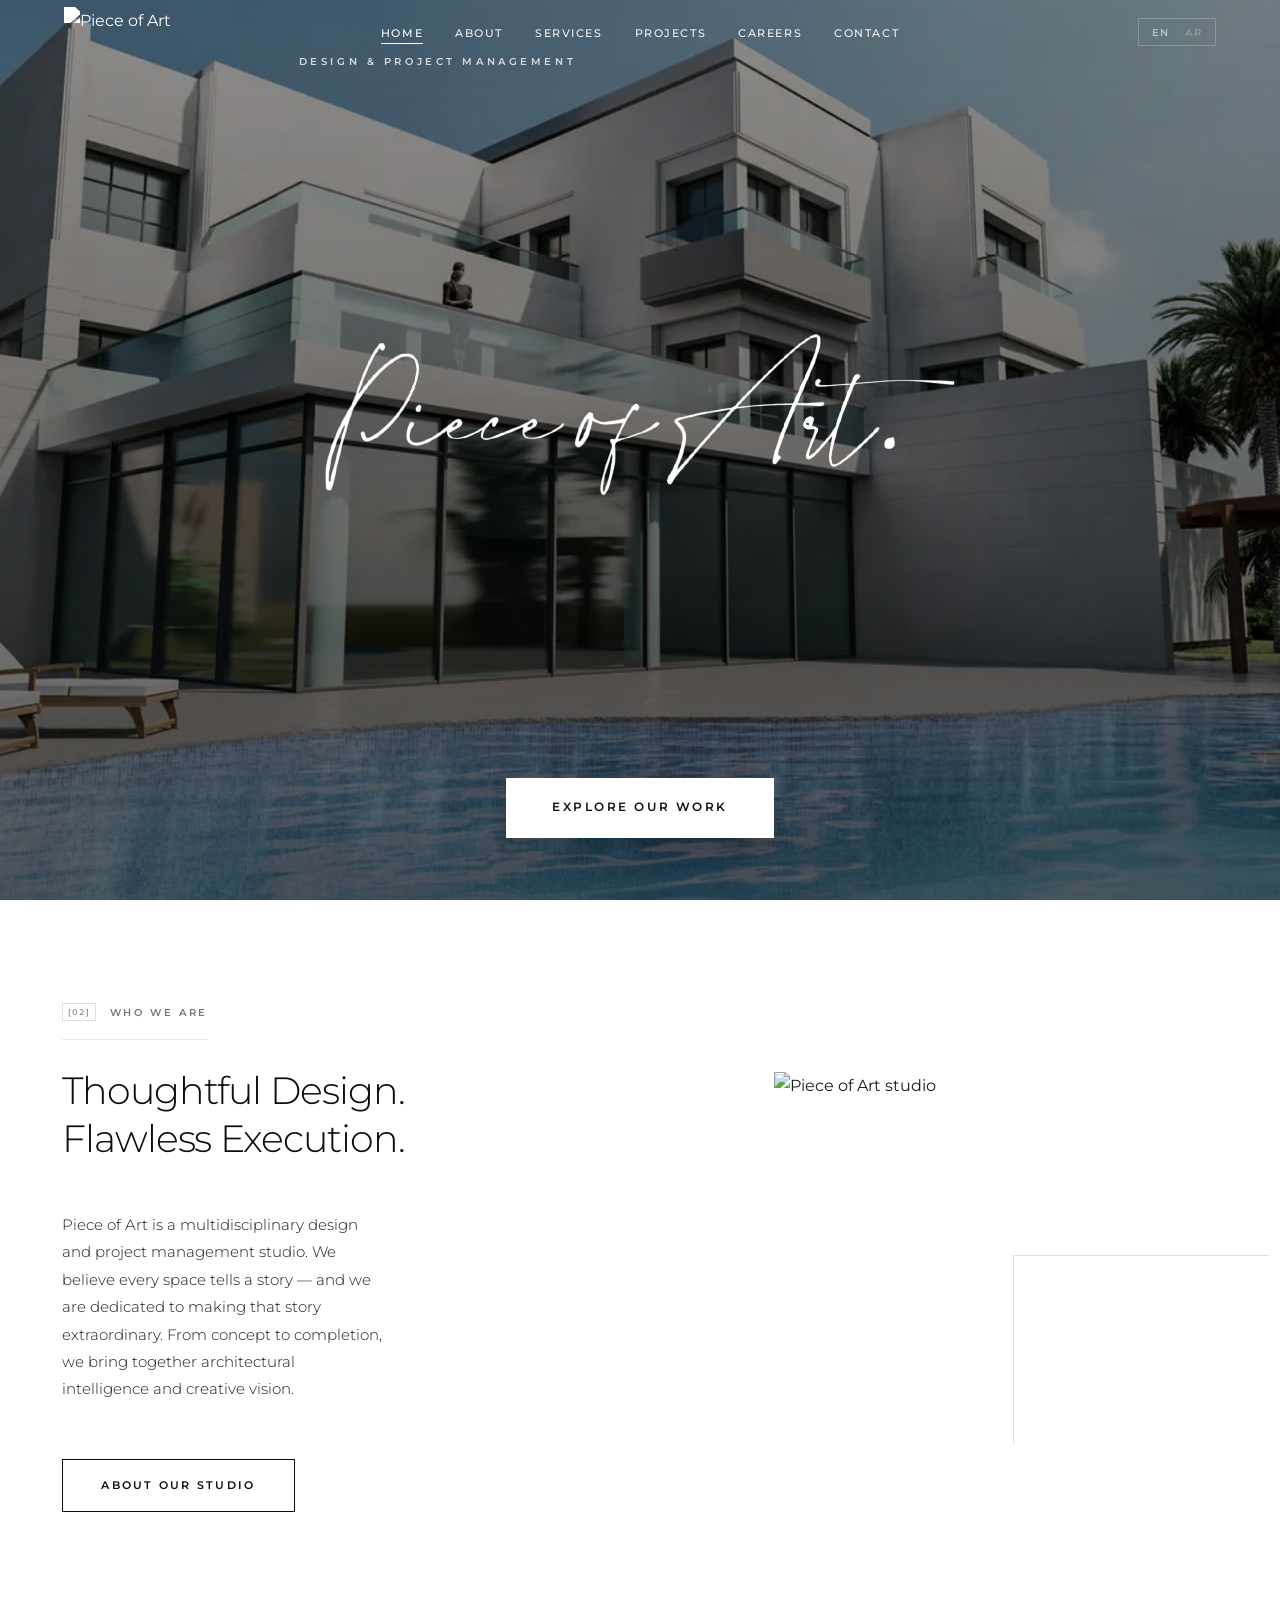
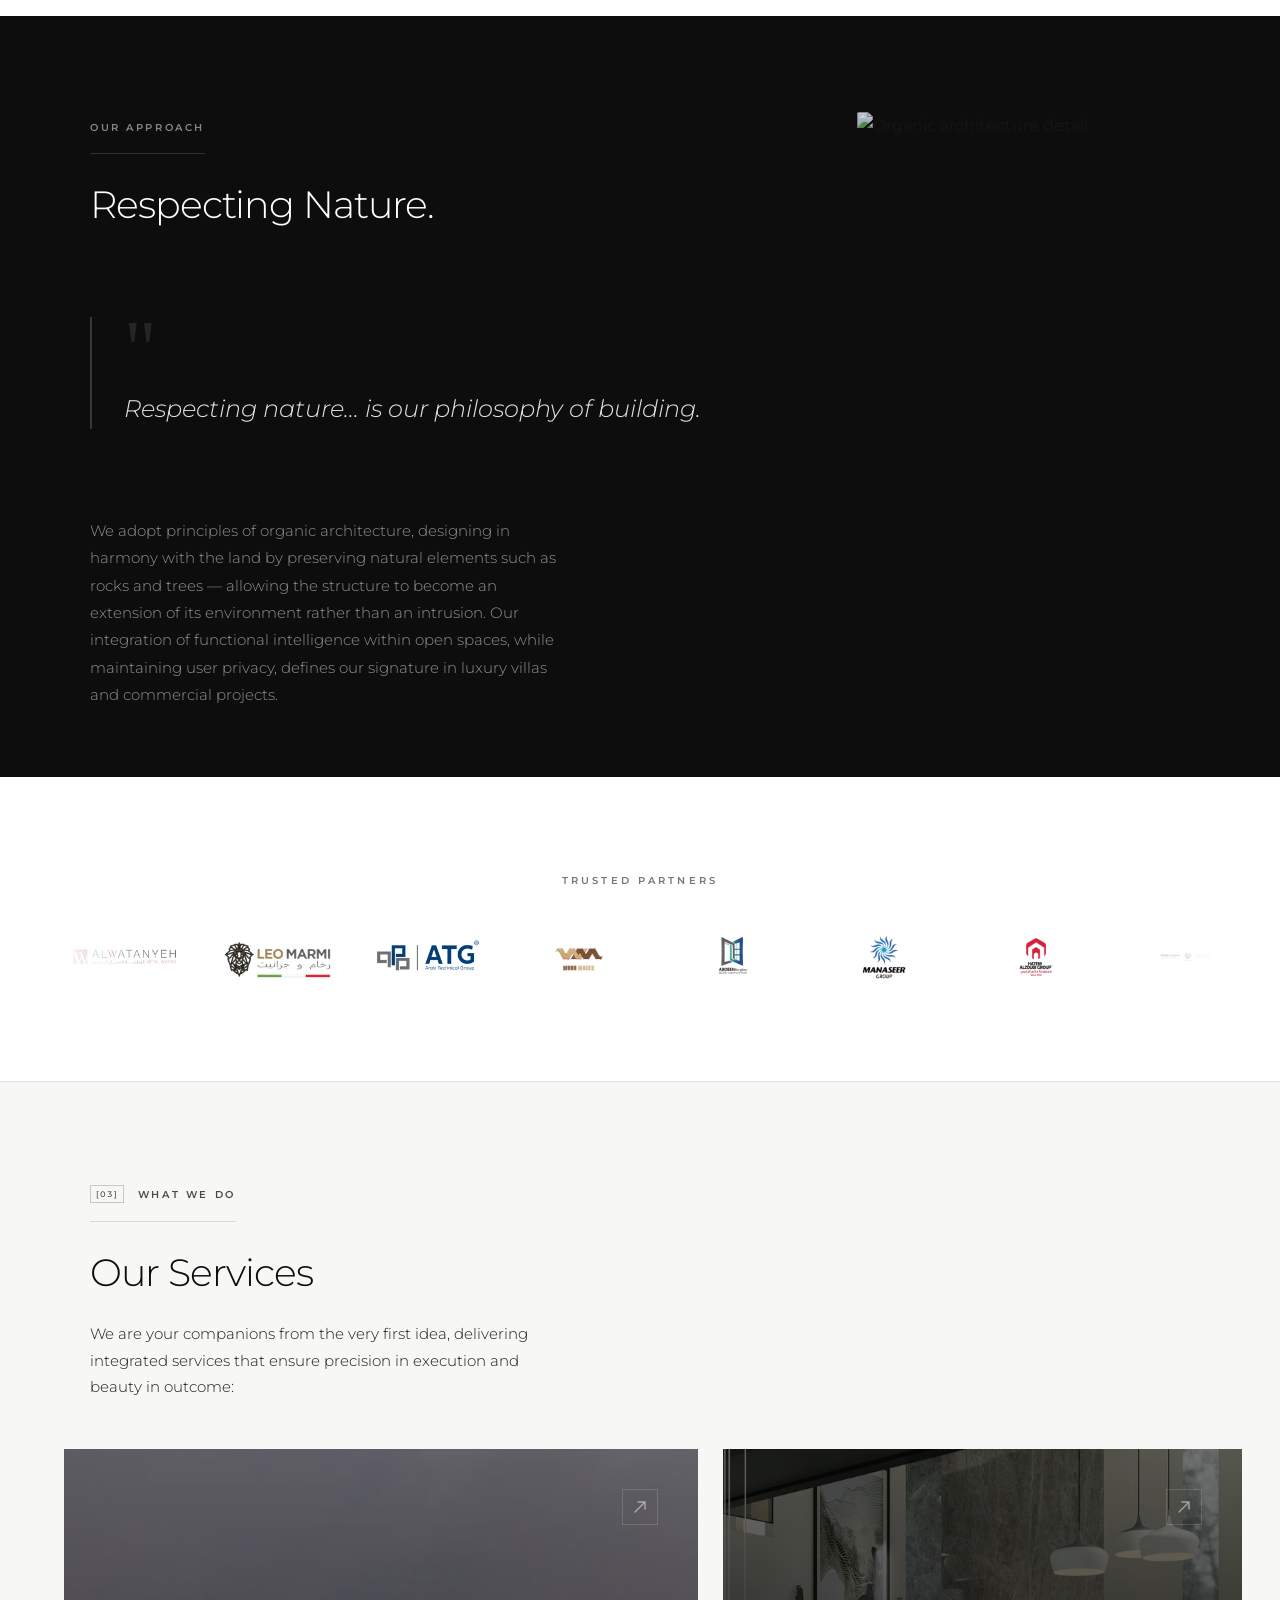
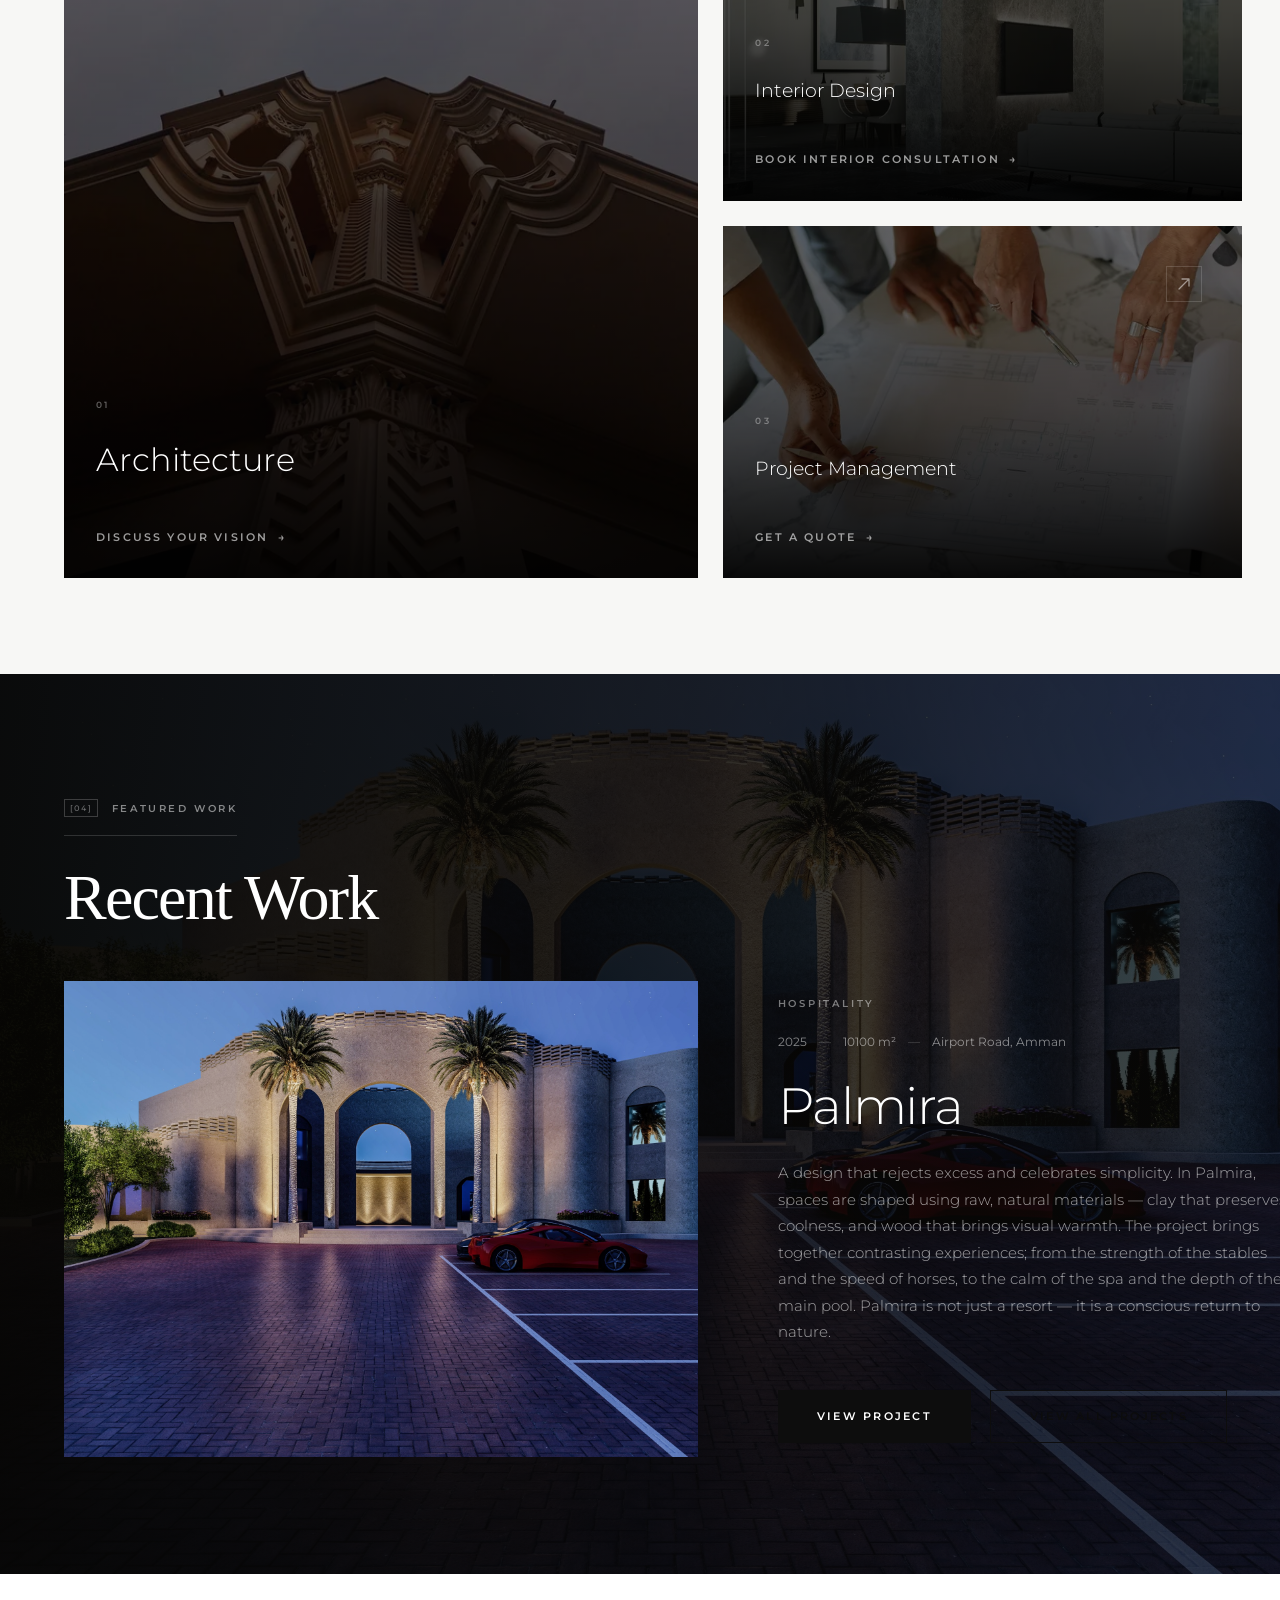
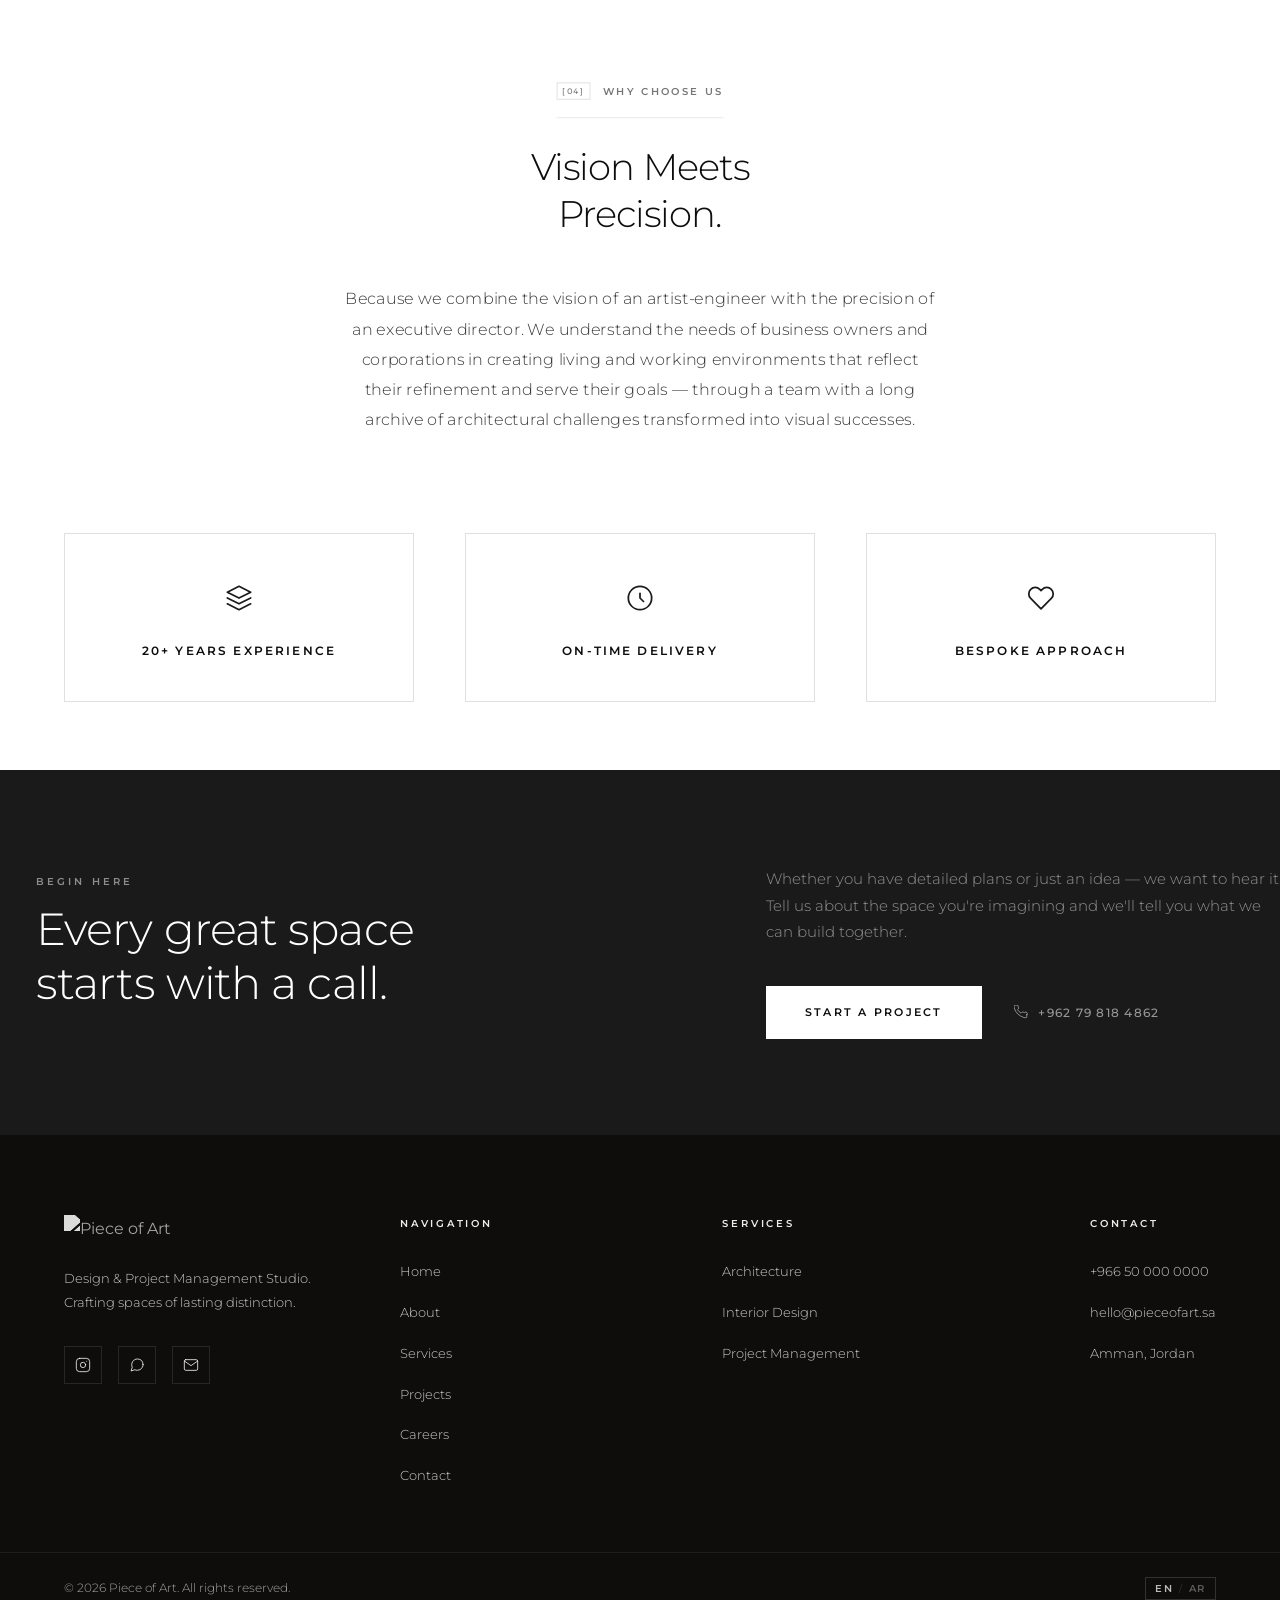
==== commit b779721e: "Enlarge hero logo + fix html margin strip - Hero logo-mark: clamp(200px,35vw,360px) → clamp(420px,52" ====
--- a/index.html
+++ b/index.html
@@ -31,7 +31,7 @@
   <link rel="preload" as="image" href="Assets/images/webp/hero-main.webp" fetchpriority="high" type="image/webp" />
 
   <!-- Full stylesheet deferred — not on critical path -->
-  <link rel="stylesheet" href="css/style.min.css?v=38" />
+  <link rel="stylesheet" href="css/style.min.css?v=39" />
 
   <!-- JSON-LD structured data -->
   <script type="application/ld+json">
--- a/css/style.min.css
+++ b/css/style.min.css
@@ -1 +1 @@
-@keyframes pageFadeIn{0%{opacity:0}to{opacity:1}}@keyframes modalSlideUp{0%{transform:translateY(100%)}to{transform:translateY(0)}}@keyframes heroMediaIn{0%{opacity:0}to{opacity:1}}@keyframes heroKenSubtle{0%{transform:scale(1.04) translate(0,0)}to{transform:scale(1.09) translate(-.6%,.4%)}}@keyframes scrollLine{0%{transform:scaleY(0);opacity:0}30%{opacity:1}to{transform:scaleY(1);opacity:0}}@keyframes marqueeScroll{0%{transform:translateX(0)}to{transform:translateX(-50%)}}@keyframes bpDraw{to{stroke-dashoffset:0;opacity:.06}}@keyframes bpCircle{0%{stroke-dashoffset:400;opacity:0}20%{opacity:.06}to{stroke-dashoffset:0;opacity:.05}}@keyframes bpReveal{to{opacity:1;transform:translateY(0)}}@keyframes pageContactFieldIn{0%{opacity:0;transform:translateY(12px)}to{opacity:1;transform:translateY(0)}}@keyframes kenBurns{0%{transform:scale(1)}to{transform:scale(1.07)}}:root{--color-black:#0d0d0d;--color-dark:#1a1a1a;--color-mid:#3a3a3a;--color-muted:#767676;--color-border:#e0e0e0;--color-light-bg:#f7f7f5;--color-white:#ffffff;--font-primary:'Montserrat', sans-serif;--font-cursive:'Pinyon Script', cursive;--nav-height:64px;--max-width:1440px;--gutter:clamp(20px, 5vw, 80px);--space-section:clamp(64px, 8vw, 96px);--space-gap:clamp(24px, 4vw, 60px);--space-gap-sm:clamp(16px, 2vw, 32px);--ease-out:cubic-bezier(0.22, 1, 0.36, 1);--ease-out-expo:cubic-bezier(0.19, 1, 0.22, 1);--transition:0.4s var(--ease-out)}*,::after,::before{box-sizing:border-box;margin:0;padding:0}html{scroll-behavior:smooth;-webkit-text-size-adjust:100%;overflow-x:clip}body{font-family:var(--font-primary);font-size:clamp(14px,2.5vw,16px);font-weight:400;color:var(--color-dark);background:#fafafa;line-height:1.7;animation:pageFadeIn .5s ease both;padding-top:var(--nav-height);overflow-x:hidden}body.page-home{animation:none;opacity:1}img{max-width:100%;height:auto}.card img,.hero img,.image-wrap img{width:100%;height:100%;object-fit:cover}a{color:inherit;text-decoration:none}ul{list-style:none}button{cursor:pointer;border:0;background:0 0;font-family:inherit}.ab-scope__desc,.ab-who__body,p{max-width:65ch}[class*=__content]>*,[class*=__grid]>*,[class*=__inner]>*,[class*=__layout]>*,[class*=__text]{min-width:0}.container{max-width:1440px;margin:0 auto;padding-inline:clamp(20px,5vw,80px)}@media (max-width:480px){.container,.services__grid{padding-inline:16px}}.section-inner{max-width:1100px;width:100%;margin-inline:auto}section{padding-block:var(--space-section)}.section--gray{background:var(--color-light-bg)}.section--gray .section-intro__index,.section--gray .section-intro__tag{color:#4a4a4a}.section--gray .section-intro__index{border-color:#c8c8c8}.section--gray .section-intro__label{border-bottom-color:rgba(0,0,0,.12)}.page-content--offset{padding-top:0}.image-wrap{overflow:hidden}.section-label{display:block;font-family:var(--font-primary);font-size:.61rem;font-weight:600;letter-spacing:.32em;text-transform:uppercase;color:var(--color-muted);margin-bottom:.75rem}h2{margin-bottom:1.25rem}.section-label--light{color:rgba(255,255,255,.5)}.section-title{font-family:var(--font-primary);font-size:clamp(2.1rem,3.8vw,3.2rem);font-weight:300;color:var(--color-black);line-height:1.18;letter-spacing:-.025em;max-width:100%;overflow-wrap:break-word}.cursive-title{font-family:var(--font-cursive);font-size:clamp(3.4rem,6.2vw,5.6rem);font-weight:400;letter-spacing:0;line-height:1;max-width:100%}.section-header{margin-bottom:3.5rem}.section-header--center{text-align:center}.body-text{font-family:var(--font-primary);font-size:.95rem;font-weight:300;color:var(--color-dark);line-height:1.8;max-width:32ch}.arch-rule{display:block;width:48px;height:1px;background:var(--color-border);margin:1.5rem 0}.section-intro{margin-bottom:3rem}.section-intro--center{text-align:center}.section-intro--center .section-intro__label{justify-content:center}.section-intro--center .section-intro__sub{margin-left:auto;margin-right:auto}.section-intro__label{display:inline-flex;align-items:center;gap:.85rem;padding-bottom:1.1rem;margin-bottom:1.7rem;border-bottom:1px solid rgba(0,0,0,.09)}.section-intro__index,.section-intro__tag{font-family:var(--font-primary);color:var(--color-muted)}.section-intro__index{font-size:.52rem;font-weight:500;letter-spacing:.14em;border:1px solid var(--color-border);padding:.22em .58em;line-height:1.5;font-variant-numeric:tabular-nums;flex-shrink:0}.section-intro__tag{font-size:.62rem;font-weight:600;letter-spacing:.26em;text-transform:uppercase}.section-intro__heading{font-family:var(--font-primary);font-size:clamp(1.8rem,3vw,2.6rem);font-weight:300;color:var(--color-black);line-height:1.25;letter-spacing:-.01em;margin-bottom:0}.section-intro__heading--script{font-family:var(--font-cursive);font-size:clamp(2.8rem,5vw,4.5rem);font-weight:400;letter-spacing:0;line-height:1.1}.btn,.section-intro__sub{font-family:var(--font-primary)}.section-intro__sub{font-size:.92rem;font-weight:300;color:var(--color-dark);line-height:1.8;max-width:48ch;margin-top:1.5rem}.section-intro--light .section-intro__label{border-bottom-color:rgba(255,255,255,.15)}.section-intro--light .section-intro__index{color:rgba(255,255,255,.4);border-color:rgba(255,255,255,.2)}.section-intro--light .section-intro__tag{color:rgba(255,255,255,.5)}.section-intro--light .section-intro__heading{color:#fff}.btn{display:inline-block;font-size:.7rem;font-weight:600;letter-spacing:.2em;text-transform:uppercase;padding:1rem 2.4rem;border:1px solid transparent;transition:all .3s ease;white-space:nowrap;position:relative;overflow:hidden;align-self:flex-start;margin-top:2rem}.btn:hover{transform:translateY(-1px)}.ab-cta__inner .btn,.cta__actions .btn,.fp-card__actions .btn,.hero__copy .btn,.modal-details .btn,.navbar__actions .btn,.page-header__actions .btn,.prefooter__actions .btn,.services-hero__actions .btn{margin-top:0}.btn--dark{background:var(--color-black);color:var(--color-white);border-color:var(--color-black)}.btn--dark:hover{background:0 0;color:var(--color-black)}.btn--light{background:var(--color-white);color:var(--color-black);border-color:var(--color-white)}.btn--light:hover,.btn--outline{background:0 0;color:var(--color-white)}.btn--outline{color:var(--color-black);border-color:var(--color-black)}.btn--outline:hover{background:var(--color-black);color:var(--color-white)}.btn--outline-light{background:0 0;color:var(--color-white);border-color:rgba(255,255,255,.45)}.btn--outline-light:hover{border-color:var(--color-white);background:var(--color-white);color:var(--color-black)}.stack{display:flex;flex-direction:column;gap:1.25rem}.flow>*+*{margin-top:1.25rem}.flow h1+p,.flow h2+p{margin-top:2rem}.flow h1+.btn,.flow h2+.btn,.flow p+.btn,.flow p+.hero__actions{margin-top:3.5rem}#scroll-progress{position:fixed;top:0;left:0;height:2px;width:0%;background:var(--color-dark);z-index:9999;transition:width .1s linear}.reveal{opacity:0;transition:opacity .9s var(--ease-out),transform .9s var(--ease-out)}.reveal[data-reveal=up]{transform:translateY(24px)}.reveal[data-reveal=left]{transform:translateX(-20px)}.reveal[data-reveal=right]{transform:translateX(20px)}.reveal[data-reveal=scale]{transform:scale(.96)}.reveal[data-reveal=fade]{transform:none}.reveal.is-visible{opacity:1;transform:none}.reveal[style*="--stagger-i"].is-visible{transition-delay:calc(var(--stagger-i, 0)*.12s)}.reveal--delay,.reveal--delay.is-visible{transition-delay:.18s}.reveal--delay-2,.reveal--delay-2.is-visible{transition-delay:.34s}.lang-switch{display:flex;align-items:center;gap:.35rem;font-size:.65rem;font-weight:600;letter-spacing:.14em;color:var(--color-muted);padding:.4rem .8rem;border:1px solid var(--color-border);transition:all .3s ease;background:0 0;cursor:pointer}.lang-switch:hover{border-color:var(--color-dark);color:var(--color-dark)}.lang-switch__ar,.lang-switch__en{opacity:.45;transition:opacity .3s ease}.lang-switch__ar.active,.lang-switch__en.active{opacity:1}.lang-switch__divider{opacity:.3;font-weight:300}.lang-switch--small{font-size:.6rem;padding:.3rem .6rem;color:rgba(255,255,255,.72);border-color:rgba(255,255,255,.15)}.lang-switch--small:hover{color:#fff;border-color:rgba(255,255,255,.4)}.navbar{position:fixed;top:0;left:0;width:100%;height:var(--nav-height);z-index:1000;display:flex;align-items:center;background:0 0;border-bottom:none;box-shadow:none;transition:background .3s ease,border-color .3s ease,box-shadow .3s ease,backdrop-filter .3s ease,-webkit-backdrop-filter .3s ease}.navbar.scrolled{background:rgba(255,255,255,.95);-webkit-backdrop-filter:blur(10px);backdrop-filter:blur(10px);border-bottom:1px solid var(--color-border);box-shadow:none}.page-static .navbar.scrolled{background:rgba(255,255,255,.96);-webkit-backdrop-filter:blur(12px);backdrop-filter:blur(12px);border-bottom:1px solid var(--color-border);box-shadow:0 4px 24px rgba(0,0,0,.06)}.navbar__inner{width:100%;min-height:100%;justify-content:space-between}.navbar__inner,.navbar__logo{display:flex;align-items:center}.navbar__logo img{width:clamp(8rem,22vw,11rem);filter:none;display:block}.nav-link{font-size:.7rem;font-weight:500;letter-spacing:.14em;text-transform:uppercase;color:var(--color-dark);position:relative}.nav-link::after{content:"";position:absolute;bottom:-4px;left:0;width:0;height:1px;background:currentColor;transition:width .3s var(--ease-out)}.nav-link.active::after,.nav-link:hover::after{width:100%}.navbar__nav{display:none}.navbar__actions,.navbar__nav ul{display:flex;gap:2rem;align-items:center}.navbar__actions{gap:1rem}.navbar__hamburger{display:flex;flex-direction:column;gap:5px;padding:.4rem}.navbar__hamburger span{display:block;width:22px;height:1.5px;background:var(--color-dark);transition:.3s}.navbar__hamburger.open span:nth-child(1){transform:translateY(6.5px) rotate(45deg)}.navbar__hamburger.open span:nth-child(2){opacity:0}.navbar__hamburger.open span:nth-child(3){transform:translateY(-6.5px) rotate(-45deg)}.navbar.nav-open{background:var(--color-black)!important}.navbar.nav-open .lang-switch,.navbar.nav-open .nav-link{color:rgba(255,255,255,.75)!important}.navbar.nav-open .navbar__hamburger span{background:#fff!important}.navbar.nav-open .lang-switch{border-color:rgba(255,255,255,.25)!important}.navbar.nav-open .lang-switch__divider{color:rgba(255,255,255,.3)!important}.navbar.nav-open .navbar__logo img{filter:brightness(0) invert(1)!important}.mobile-nav{position:fixed;inset:0;height:100vh;background:var(--color-black);z-index:800;display:flex;justify-content:center;opacity:0;visibility:hidden;transition:opacity .4s ease,visibility .4s ease}.mobile-nav.open{opacity:1;visibility:visible}.hero,.mobile-nav,.mobile-nav ul{width:100%;align-items:center}.mobile-nav ul{display:flex;flex-direction:column;gap:2rem;padding:var(--nav-height) 2rem 2rem}.mobile-nav .nav-link{font-size:1.2rem;font-weight:300;letter-spacing:.18em;color:rgba(255,255,255,.8)}.mobile-nav .nav-link.active,.mobile-nav .nav-link:hover{color:#fff}.mobile-nav .nav-link::after{background:#fff}.hero{position:relative;min-height:calc(100dvh - var(--nav-height));display:grid;grid-template-columns:1fr;gap:var(--space-gap);overflow:hidden;padding-block:0}.hero__bg{position:absolute;inset:0;z-index:0;overflow:hidden}.hero__parallax{position:absolute;inset:-10%0;will-change:transform}.hero__media{width:100%;height:100%;object-fit:cover;object-position:center;display:block;opacity:0;animation:heroMediaIn 1.05s ease forwards,heroKenSubtle 22s ease-in-out .15s infinite alternate}.hero__overlay{position:absolute;inset:0;z-index:1;pointer-events:none;background:linear-gradient(to bottom,rgba(0,0,0,.4),rgba(0,0,0,.6))}.hero__gridline{position:absolute;left:max(1.5rem,10%);top:0;bottom:0;width:1px;background:rgba(255,255,255,.06);z-index:2}.hero__content{position:relative;z-index:3;width:100%;padding:3rem 0;color:#fff;text-align:left}.hero__copy{max-width:32ch;margin:0}.hero__label{margin:0 0 .75rem;font-family:var(--font-primary);font-size:.62rem;font-weight:600;letter-spacing:.34em;text-transform:uppercase;color:rgba(255,255,255,.72);line-height:1.5}.hero__accent{margin:0 0 1.25rem;font-family:var(--font-cursive);font-size:clamp(2.5rem,8vw,6rem);font-weight:400;line-height:1.1;letter-spacing:.01em;color:#fff}.btn--hero{padding:1.2rem 2.85rem;font-size:.72rem;font-weight:600;letter-spacing:.22em;text-transform:uppercase;background:#fff;color:#111;border:1px solid #fff;box-shadow:0 6px 28px rgba(0,0,0,.14);transition:transform .4s cubic-bezier(.22,1,.36,1),box-shadow .4s ease,background .35s ease,color .35s ease,border-color .35s ease}.btn--hero:hover{transform:translateY(-2px);box-shadow:0 14px 44px rgba(0,0,0,.2);background:#f4f4f2;color:#070707;border-color:#f4f4f2}.btn--hero:focus-visible{outline:2px solid #fff;outline-offset:3px}.hero__copy .btn--hero,.hero__copy .hero__accent,.hero__copy .hero__label{opacity:0;transform:translate3d(0,1.15rem,0);transition:opacity .85s cubic-bezier(.22,1,.36,1),transform .85s cubic-bezier(.22,1,.36,1)}.hero.loaded .hero__copy .hero__label{transition-delay:.05s}.hero.loaded .hero__copy .hero__accent{transition-delay:.15s}.hero.loaded .hero__copy .btn--hero{transition-delay:.28s}.hero.loaded .hero__copy .btn--hero,.hero.loaded .hero__copy .hero__accent,.hero.loaded .hero__copy .hero__label{opacity:1;transform:translate3d(0,0,0)}body.page-home .hero__copy .btn--hero,body.page-home .hero__copy .hero__accent,body.page-home .hero__copy .hero__label{opacity:1;transform:translate3d(0,0,0);transition:none}body.page-home .hero__media{opacity:1;animation:heroKenSubtle 22s ease-in-out .15s infinite alternate}.hero__scroll-indicator{position:absolute;bottom:2rem;left:1.5rem;z-index:3;display:flex;flex-direction:column;align-items:center;gap:.75rem}.hero__scroll-indicator span{display:block;width:1px;height:55px;background:rgba(255,255,255,.3);animation:scrollLine 2.2s var(--ease-out) infinite;transform-origin:top center}.hero__scroll-indicator p{font-size:.52rem;font-weight:600;letter-spacing:.28em;text-transform:uppercase;color:rgba(255,255,255,.35);writing-mode:vertical-rl}.about-preview{background:var(--color-white)}.about-preview--sticky{position:relative;z-index:3}.about-preview__grid{display:grid;grid-template-columns:1fr;gap:var(--space-gap);align-items:center}.about-preview__grid>*,.philosophy__grid>*{min-width:0}.about-preview__image{overflow:hidden;min-width:0}.about-preview__img-wrap{width:100%;height:auto;aspect-ratio:4/3;position:relative;max-width:100%;overflow:hidden}.about-preview__img-wrap img,.philosophy__visual img{width:100%;height:100%;object-fit:cover;display:block;transition:transform .9s var(--ease-out)}.about-preview__img-wrap:hover img,.philosophy__visual:hover img{transform:scale(1.04)}.about-preview__accent{position:absolute;bottom:-1rem;right:-1rem;width:55%;height:55%;border:1px solid var(--color-border);z-index:-1}.section-intro,.section-intro__heading,.section-intro__label{max-width:100%;overflow-wrap:break-word}.philosophy__visual{max-width:100%}.philosophy{background:var(--color-black);position:relative;overflow:hidden}.philosophy__grid{display:grid;grid-template-columns:1fr;gap:var(--space-gap);align-items:center;min-height:auto}.philosophy__text{display:flex;flex-direction:column;justify-content:center;position:relative}.philosophy__quote{margin:2.5rem 0;padding:0 0 0 2rem;border-left:2px solid rgba(255,255,255,.18)}.philosophy__quote-mark{font-family:var(--font-cursive);font-size:5rem;line-height:.8;color:rgba(255,255,255,.1);display:block;margin-bottom:.5rem}.philosophy__quote p{font-size:clamp(1.1rem,2vw,1.5rem);font-weight:300;line-height:1.65;color:rgba(255,255,255,.88);font-style:italic}.philosophy__body{color:rgba(255,255,255,.55);max-width:48ch;line-height:1.8}.philosophy__visual{position:relative;overflow:hidden;border-radius:2px}.philosophy__visual img{min-height:clamp(220px,50vw,400px);filter:brightness(.82);transition:transform 1.2s var(--ease-out)}.stats{background:var(--color-white);border-top:1px solid var(--color-border);border-bottom:1px solid var(--color-border)}.stats__grid{display:grid;grid-template-columns:1fr;gap:0}.stat-item{text-align:center;padding:2.5rem 1.5rem;border-bottom:1px solid var(--color-border)}.stat-item:last-child{border-bottom:none}.stat-item__number{display:flex;align-items:baseline;justify-content:center;gap:.2rem;margin-bottom:.75rem}.stat-item__suffix,.stat-item__value{font-weight:300;color:var(--color-black)}.stat-item__value{font-family:var(--font-primary);font-size:clamp(2.4rem,4vw,3.8rem);line-height:1;font-variant-numeric:tabular-nums}.stat-item__suffix{font-size:clamp(1.4rem,2.5vw,2.2rem)}.stat-item__label,.testimonial__author strong{font-size:.65rem;font-weight:600;letter-spacing:.22em;text-transform:uppercase;color:var(--color-muted)}.partners{background:var(--color-white);overflow:hidden;border-bottom:1px solid var(--color-border)}.partners__header{text-align:center;margin-bottom:2.5rem}.partners__marquee{display:flex;overflow:hidden;width:100%;-webkit-mask-image:linear-gradient(to right,transparent 0,#000 10%,#000 90%,transparent 100%);mask-image:linear-gradient(to right,transparent 0,#000 10%,#000 90%,transparent 100%)}.partners__track{display:flex;width:max-content;gap:1rem;flex-wrap:nowrap;will-change:transform;align-items:center;flex-shrink:0;animation:marqueeScroll 55s linear infinite}.partners__logo{flex:0 0 auto;display:flex;align-items:center;justify-content:center;width:clamp(4.75rem,10vw,7.5rem);height:clamp(2rem,6.5vw,3.5rem);box-sizing:border-box;padding-inline:.2rem}.partners__logo img{display:block;max-width:100%;max-height:100%;width:auto;height:auto;object-fit:contain;object-position:center}.services__grid{min-height:200px;width:100%;max-width:1440px;margin-inline:auto;padding-inline:var(--gutter)}.svc-grid,.svc-stack{display:grid;grid-template-columns:1fr}.svc-grid{gap:var(--space-gap-sm);min-height:auto}.svc-stack{gap:1.5rem}.svc-card{position:relative;overflow:hidden;cursor:pointer;background:var(--color-black);height:100%}.svc-card--small{flex:1}.svc-card__bg{position:absolute;inset:0;z-index:0;transition:transform .9s var(--ease-out)}.fp-bg img,.svc-card__bg img{width:100%;height:100%;object-fit:cover}.svc-card__bg img{opacity:.5;transition:opacity .6s ease}.svc-card:hover .svc-card__bg{transform:scale(1.05)}.svc-card:hover .svc-card__bg img{opacity:.65}.svc-card__overlay{position:absolute;inset:0;background:linear-gradient(to top,rgba(0,0,0,.92)0,rgba(0,0,0,.4) 50%,rgba(0,0,0,.1) 100%);z-index:1}.svc-card__body{position:relative;z-index:2;padding:2rem;display:flex;flex-direction:column;height:100%;min-height:320px;justify-content:flex-end;gap:.75rem}.svc-card--small .svc-card__body{min-height:0;padding:2rem}.svc-card__num{font-size:.55rem;font-weight:600;letter-spacing:.28em;text-transform:uppercase;color:rgba(255,255,255,.35);display:block;margin-bottom:1rem}.svc-card__desc,.svc-card__title{font-weight:300;margin-bottom:.75rem}.svc-card__title{font-size:clamp(1.4rem,2.5vw,2rem);color:#fff;line-height:1.2}.svc-card--small .svc-card__title{font-size:1.2rem}.svc-card__desc{font-size:.88rem;color:rgba(255,255,255,.62);line-height:1.7;max-width:65ch;max-height:0;overflow:hidden;opacity:0;transition:max-height .5s var(--ease-out),opacity .5s ease,margin .4s ease}.svc-card:hover .svc-card__desc{max-height:8rem;opacity:1}.svc-card__link{font-size:.68rem;font-weight:600;letter-spacing:.2em;text-transform:uppercase;color:rgba(255,255,255,.6);display:inline-flex;align-items:center;gap:.6rem;transition:color .3s ease,gap .3s ease}.svc-card:hover .svc-card__link{color:#fff;gap:1rem}.svc-card__arrow{position:absolute;top:2.5rem;right:2.5rem;z-index:2;width:36px;height:36px;border:1px solid rgba(255,255,255,.15);display:flex;align-items:center;justify-content:center;color:rgba(255,255,255,.5);transition:all .35s var(--ease-out)}.svc-card:hover .svc-card__arrow{background:rgba(255,255,255,.1);border-color:rgba(255,255,255,.4);color:#fff}.featured-project{position:relative;background:var(--color-black);min-height:100vh;overflow:hidden;display:flex;align-items:stretch;padding:0}.fp-bg,.fp-overlay{position:absolute;inset:0;z-index:0}.fp-bg img{object-position:center;opacity:.45}.fp-overlay{z-index:1;background:linear-gradient(to right,rgba(6,5,3,.92)0,rgba(6,5,3,.65) 55%,rgba(6,5,3,.3) 100%)}.fp-stage{position:relative;z-index:2;width:100%;display:flex;align-items:center}.fp-card{display:grid;grid-template-columns:1fr;gap:2.5rem;align-items:center;margin-top:3rem}.fp-card__thumb{position:relative;overflow:hidden}.fp-card__thumb img{width:100%;height:auto;aspect-ratio:4/3;object-fit:cover;display:block;transition:transform .9s var(--ease-out);filter:brightness(.92)}.fp-card:hover .fp-card__thumb img{transform:scale(1.04)}.fp-card__info{color:#fff}.fp-card__category{display:block;font-size:.62rem;font-weight:600;letter-spacing:.28em;text-transform:uppercase;color:rgba(255,255,255,.45);margin-bottom:1.2rem}.fp-card__meta{display:flex;align-items:center;gap:.75rem;font-size:.78rem;font-weight:400;color:rgba(255,255,255,.5);margin-bottom:1.6rem}.fp-card__meta-sep{color:rgba(255,255,255,.25)}.fp-card__title{font-size:clamp(2rem,4vw,3.2rem);font-weight:300;line-height:1.15;color:#fff;margin-bottom:1.5rem;letter-spacing:-.02em}.fp-card__desc{font-size:.92rem;font-weight:300;line-height:1.8;color:rgba(255,255,255,.62);max-width:65ch;margin-bottom:2.8rem}.fp-card__actions{display:flex;gap:1.2rem;align-items:center;flex-wrap:wrap}.testimonials{background:var(--color-light-bg)}.testimonials__grid{display:grid;grid-template-columns:1fr;gap:var(--space-gap-sm);margin-top:3rem}.testimonial{background:var(--color-white);padding:3rem 2.5rem;position:relative;border:1px solid var(--color-border);transition:box-shadow .4s ease,transform .4s ease}.testimonial:hover{box-shadow:0 12px 40px rgba(0,0,0,.07);transform:translateY(-4px)}.testimonial__quote-mark{font-family:var(--font-cursive);font-size:4rem;line-height:.7;color:var(--color-border);display:block;margin-bottom:1.2rem;user-select:none}.testimonial__text{font-size:.93rem;font-weight:300;line-height:1.9;color:var(--color-mid);margin-bottom:2rem;font-style:italic}.testimonial__author{display:flex;flex-direction:column;gap:.2rem;font-style:normal}.testimonial__author strong{font-size:.78rem;letter-spacing:.08em;color:var(--color-black)}.testimonial__author span{font-size:.75rem;color:var(--color-muted)}.whyus{background:var(--color-white)}.whyus__inner{text-align:center;max-width:56rem;margin:0 auto}.svc-block__list li,.whyus__body{font-weight:300;color:var(--color-mid)}.whyus__body{font-size:1.05rem;line-height:1.85;max-width:56ch;margin:0 auto 4rem}.whyus__pillars{display:grid;grid-template-columns:1fr;gap:var(--space-gap);margin-top:3.5rem}.whyus__pillar{display:flex;flex-direction:column;align-items:center;gap:1.2rem;padding:2.5rem 2rem;border:1px solid var(--color-border);transition:border-color .3s ease,box-shadow .3s ease}.whyus__pillar:hover{border-color:var(--color-dark);box-shadow:0 8px 30px rgba(0,0,0,.06)}.whyus__pillar-icon{width:48px;height:48px;display:flex;align-items:center;justify-content:center;color:var(--color-dark)}.whyus__pillar-icon svg{width:28px;height:28px}.whyus__pillar-title{font-size:.75rem;font-weight:600;letter-spacing:.18em;text-transform:uppercase;color:var(--color-black);text-align:center}.cta{position:relative;background:var(--color-black);overflow:hidden;padding:5rem 0}.cta__bg{position:absolute;inset:0;background:radial-gradient(ellipse 70% 70%at 60% 50%,rgba(255,255,255,.035)0,transparent 70%),linear-gradient(135deg,#0d0d0d 0,#1f1f1d 100%)}.cta__inner{position:relative;z-index:1;text-align:center;max-width:700px;margin:0 auto}.cta__title{font-family:var(--font-cursive);font-size:clamp(3rem,6vw,5.5rem);font-weight:400;color:#fff;line-height:1.05;margin-bottom:1.5rem}.cta__subtitle{font-size:.95rem;font-weight:300;color:rgba(255,255,255,.55);line-height:1.9;max-width:46ch;margin:0 auto 3rem}.cta__actions{display:flex;gap:1.2rem;justify-content:center;flex-wrap:wrap}.cta--compact .cta__title{font-size:clamp(2.4rem,5vw,3.8rem)}.cta--compact .cta__subtitle{margin-bottom:2rem}.btn--sm{padding:.75rem 1.65rem;font-size:.62rem}.page-header{background:var(--color-white);border-bottom:1px solid var(--color-border)}.page-header--services{background:linear-gradient(180deg,#fff 0%,var(--color-light-bg) 55%,#fff 100%)}.page-header--blueprint,section.page-header--careers{position:relative;overflow:hidden}.blueprint-bg{position:absolute;inset:0;pointer-events:none;color:var(--color-dark)}.blueprint-svg{width:100%;height:100%;display:block}.bp-line{fill:none;stroke:currentColor;stroke-width:.5;opacity:.06;stroke-dasharray:2000;stroke-dashoffset:2000;animation:bpDraw 6s ease-out forwards}.bp-line--1{animation-delay:.3s}.bp-line--2{animation-delay:.8s}.bp-line--3{animation-delay:1.4s;opacity:.04}.bp-line--4{animation-delay:2s;opacity:.04}.bp-line--diag{opacity:.03;stroke-dasharray:3000;stroke-dashoffset:3000}.bp-circle{fill:none;stroke:currentColor;stroke-width:.4;opacity:0;stroke-dasharray:400;stroke-dashoffset:400;animation:bpCircle 4s ease-out forwards}.bp-circle--sm{stroke-width:.3}.bp-reveal{opacity:0;transform:translateY(22px);animation:bpReveal .7s cubic-bezier(.165,.84,.44,1) forwards;animation-delay:calc(var(--r)*.15s + .1s)}.bp-line{animation-delay:calc(var(--r, 1)*.2s + .9s)}.bp-line--1{--r:1}.bp-line--2{--r:2}.bp-line--3{--r:3}.bp-line--4{--r:4}.bp-line--diag{animation-delay:1.6s}.bp-circle{animation-delay:1.8s}.bp-circle--sm{animation-delay:2.2s}.page-header--careers .page-header__content,.page-header__content{position:relative;z-index:1}.page-header__title{font-family:var(--font-primary);font-size:clamp(2rem,4vw,3.2rem);font-weight:300;color:var(--color-black);line-height:1.18;letter-spacing:-.03em;max-width:22ch;margin-bottom:1.25rem}.page-header__subtitle{font-size:.98rem;font-weight:300;color:var(--color-muted);line-height:1.85;max-width:58ch;margin-bottom:2rem}section.page-header--careers{padding-block:clamp(2rem,4vw,2.85rem) clamp(1.5rem,2.8vw,2rem);border-bottom:1px solid var(--color-border);background:#fff}.page-header--careers__visual{position:absolute;inset:0;pointer-events:none}.page-header--careers__photo{position:absolute;inset:0;background:url(../Assets/images/hero-main.jpg)center/cover no-repeat;opacity:.08}.page-header--careers__scrim{position:absolute;inset:0;background:linear-gradient(180deg,rgba(255,255,255,.55)0,#fff 92%)}.page-header--careers .careers-hero__title{font-size:clamp(2.35rem,5vw,3.95rem);font-weight:500;letter-spacing:-.035em;max-width:18ch;margin-bottom:1rem}.page-header--careers .careers-hero__sub{color:#4a4a4a;margin-bottom:0;line-height:1.78;max-width:52ch}.page-header__actions{display:flex;flex-wrap:wrap;gap:1rem;margin-bottom:2rem}.page-header__trust{font-size:.8rem;font-weight:400;color:var(--color-muted);max-width:54ch;line-height:1.7;border-top:1px solid var(--color-border);padding-top:1.5rem}.svc-block{background:var(--color-white);position:relative}.svc-block--gray,section.careers-section{background:var(--color-light-bg)}.svc-block__grid{display:grid;grid-template-columns:1fr;gap:2rem;align-items:center}.svc-block--reverse .svc-block__image,.svc-block--reverse .svc-block__image-container{order:2}.svc-block--reverse .svc-block__content{order:1}.svc-block__image{position:relative;overflow:hidden;border-radius:2px;background:var(--color-border)}.svc-block__image img{width:100%;min-height:380px;object-fit:cover;transition:transform .65s var(--ease-out)}.svc-block:hover .svc-block__image-wrap img,.svc-block__image:hover img{transform:scale(1.03)}.svc-block__number{font-size:.8rem;font-weight:600;letter-spacing:.2em;color:var(--color-muted);display:block;margin-bottom:1rem}.svc-block__title{margin-bottom:1.5rem}.svc-block__title-script{font-family:var(--font-cursive);font-size:clamp(2.8rem,4vw,3.8rem);font-weight:400;color:var(--color-black);line-height:1.05;display:block;margin-bottom:2rem}.svc-block__body{font-size:.95rem;font-weight:300;color:var(--color-dark);line-height:1.9;margin-bottom:2.5rem;max-width:45ch}.svc-block__list{gap:1.5rem 2rem;margin-bottom:3.5rem}.svc-block__list li{position:relative;padding-left:1.5rem;margin-bottom:.65rem;font-size:.88rem;line-height:1.55}.svc-block__list li::before{content:"";position:absolute;left:0;top:.55em;width:4px;height:4px;background:var(--color-dark);border-radius:50%}.svc-block__cta{margin-top:.25rem}section.careers-section{padding-block:clamp(2rem,4vw,2.75rem) var(--space-section)}.jobs-header{margin-bottom:1.35rem}.jobs-count{font-size:.72rem;font-weight:600;letter-spacing:.14em;text-transform:uppercase;color:var(--color-muted)}.jobs-list{display:flex;flex-direction:column;gap:.75rem}.job-item{border:1px solid rgba(0,0,0,.08);border-radius:12px;background:var(--color-white);overflow:hidden;transition:box-shadow .3s var(--ease-out),transform .3s var(--ease-out)}.job-item:not(.open):hover{box-shadow:0 10px 36px rgba(0,0,0,.07);transform:translateY(-2px)}.job-row{display:flex;align-items:center;justify-content:space-between;gap:1rem 1.5rem;padding:1.4rem 1.35rem;cursor:pointer;transition:background .25s ease}.job-row:hover{background:rgba(247,247,245,.65)}.job-item.open .job-row{background:var(--color-light-bg)}.job-item.open{box-shadow:0 12px 40px rgba(0,0,0,.08)}.job-row__left{flex:1;min-width:0}.job-row__titleline{display:flex;align-items:baseline;flex-wrap:wrap;gap:.5rem .65rem}.job-title{font-family:var(--font-primary);font-size:clamp(1.05rem,2.1vw,1.2rem);font-weight:600;color:var(--color-black);letter-spacing:-.02em;line-height:1.25;margin:0}.job-meta{margin:.45rem 0 0;font-size:.78rem;font-weight:400;color:#8a8a8a;line-height:1.45}.job-meta__sep{margin:0 .35rem;opacity:.4}.job-badge{display:inline-block;font-size:.5rem;font-weight:600;letter-spacing:.1em;text-transform:uppercase;padding:.28em .65em;border-radius:999px;background:rgba(13,13,13,.06);color:#3d3d3d;vertical-align:middle}.job-row__right{display:flex;align-items:center;gap:.65rem;flex-shrink:0}.job-date,.job-desc h4{font-size:.65rem;text-transform:uppercase}.job-date{font-weight:500;letter-spacing:.08em;color:#b5b5b5;white-space:nowrap}.job-arrow,.job-toggle{display:flex;align-items:center}.job-arrow{color:var(--color-black);transition:transform .3s var(--ease-out)}.job-row:hover .job-arrow{transform:translateX(5px)}.job-toggle{justify-content:center;color:#a0a0a0;transition:transform .25s ease}.job-item.open .job-toggle,.job-toggle.open{transform:rotate(180deg)}.job-drawer{background:var(--color-light-bg);border-top:1px solid var(--color-border)}.job-drawer-inner{padding:2rem 1.35rem 2.75rem;max-width:720px}.job-desc h4{font-weight:600;letter-spacing:.14em;color:var(--color-muted);margin:1.5rem 0 .75rem}.job-desc h4:first-child{margin-top:0}.job-desc p{font-size:.9rem;font-weight:300;line-height:1.85;color:var(--color-dark);margin-bottom:.5rem}.job-desc ul{list-style:disc;padding-left:1.25rem;margin-bottom:.75rem}.job-desc ul li{font-size:.88rem;margin-bottom:.4rem;color:var(--color-mid)}.job-apply-btn{display:inline-flex;align-items:center;gap:.55rem;margin-top:1.5rem;padding:.85rem 1.75rem;font-family:var(--font-primary);font-size:.62rem;font-weight:600;letter-spacing:.18em;text-transform:uppercase;background:var(--color-black);color:#fff;border:1px solid var(--color-black);cursor:pointer;transition:all .3s ease}.job-apply-btn:hover{background:0 0;color:var(--color-black)}.careers-cta{background:var(--color-dark);color:rgba(255,255,255,.65)}.careers-cta__inner{display:flex;align-items:center;justify-content:space-between;gap:2rem;flex-wrap:wrap}.careers-cta__copy{flex:1;min-width:min(100%,36rem)}.careers-cta__title{font-family:var(--font-primary);font-size:clamp(1.25rem,2.2vw,1.65rem);font-weight:500;color:#fff;margin-bottom:.5rem;letter-spacing:-.02em}.careers-cta__sub{font-size:.9rem;font-weight:300;line-height:1.75;max-width:48ch;color:rgba(255,255,255,.55)}.careers-cta__btn{margin-top:0;flex-shrink:0}@media (max-width:640px){.job-row{flex-wrap:wrap;align-items:flex-start}.job-row__right{width:100%;justify-content:flex-end;margin-top:.25rem}}.apply-modal{position:fixed;inset:0;z-index:2000;background:rgba(14,13,11,.72);display:flex;align-items:center;justify-content:center;padding:2rem;-webkit-backdrop-filter:blur(6px);backdrop-filter:blur(6px)}.apply-modal[hidden]{display:none!important}.apply-modal__box{position:relative;background:var(--color-white);max-width:520px;width:100%;max-height:90vh;overflow-y:auto;padding:2.5rem 2.25rem;box-shadow:0 24px 80px rgba(0,0,0,.22)}.apply-modal__close{position:absolute;top:1rem;right:1rem;padding:.5rem;color:var(--color-muted);transition:color .2s}.apply-modal__close:hover,.apply-modal__title{color:var(--color-black)}.apply-modal__title{font-family:var(--font-primary);font-size:1.35rem;font-weight:400;margin:.5rem 0 .25rem}.apply-modal__position{font-size:.85rem;color:var(--color-muted);margin-bottom:1.5rem}.apply-form__honey{position:absolute;left:-9999px;width:1px;height:1px;overflow:hidden}.apply-form__submit{width:100%;margin-top:.5rem}.apply-modal__success{text-align:center;padding:2rem 0}.apply-modal__success svg{color:#2d6a4f;margin:0 auto 1rem}.apply-modal__success h4{font-size:1.1rem;margin-bottom:.5rem;color:var(--color-black)}.apply-modal__success p{font-size:.9rem;color:var(--color-muted);line-height:1.7}.form-row{display:grid;grid-template-columns:1fr;gap:1rem 1.25rem}.form-group{margin-bottom:1.15rem}.form-label{display:block;font-size:.65rem;font-weight:600;letter-spacing:.12em;text-transform:uppercase;color:var(--color-mid);margin-bottom:.45rem}.form-label>span:last-child{color:#b54a4a;letter-spacing:0}.form-input{width:100%;padding:.85rem 1rem;font-family:var(--font-primary);font-size:.9rem;font-weight:400;color:var(--color-dark);border:1px solid var(--color-border);background:var(--color-white);transition:border-color .2s,box-shadow .2s}.form-input:focus{outline:0;border-color:var(--color-dark);box-shadow:0 0 0 3px rgba(0,0,0,.06)}.form-input.form-textarea{min-height:150px;resize:vertical;line-height:1.6}.form-input.is-invalid{border-color:#c94a4a}.form-status{font-size:.85rem;padding:.75rem 1rem;margin-bottom:1rem;border-radius:2px}.form-status--ok{background:rgba(45,106,79,.12);color:#1b4332}.form-status--err{background:rgba(201,74,74,.1);color:#922b2b}.cv-zone{position:relative;border:2px dashed var(--color-border);padding:2rem 1.5rem;text-align:center;cursor:pointer;transition:border-color .2s,background .2s}.cv-zone.drag,.cv-zone:hover{border-color:var(--color-dark);background:var(--color-light-bg)}.cv-zone.has-file{border-style:solid;border-color:var(--color-dark)}.cv-zone.is-invalid{border-color:#c94a4a}.cv-zone input[type=file]{position:absolute;width:.01px;height:.01px;opacity:0;overflow:hidden;z-index:-1}.cv-zone svg{margin:0 auto .75rem;color:var(--color-muted)}.cv-zone__label{font-size:.88rem;color:var(--color-dark)}.cv-zone__label span{text-decoration:underline;text-underline-offset:2px;color:var(--color-black)}.cv-zone__sub{font-size:.75rem;color:var(--color-muted);margin-top:.4rem}.cv-zone__filename{font-size:.8rem;margin-top:.85rem;color:var(--color-black);word-break:break-all}.cv-zone__error{font-size:.8rem;color:#c94a4a;margin-top:.5rem}.contact-section{background:var(--color-light-bg)}.contact-grid{display:grid;grid-template-columns:1fr;gap:clamp(2rem,4vw,4rem);align-items:start}.contact-form-wrap{background:var(--color-white);padding:2.5rem 2.25rem;border:1px solid var(--color-border);box-shadow:0 16px 48px rgba(0,0,0,.04)}.contact-form-wrap__heading{font-family:var(--font-primary);font-size:clamp(1.35rem,2.4vw,1.8rem);font-weight:300;color:var(--color-black);margin-bottom:2rem;letter-spacing:-.02em;line-height:1.25}.contact-form__submit{width:100%;margin-top:.25rem}.contact-info{display:flex;flex-direction:column;gap:2rem}.contact-info__direct{background:var(--color-white);padding:2rem;border:1px solid var(--color-border)}.contact-info__heading{font-size:.72rem;font-weight:600;letter-spacing:.16em;text-transform:uppercase;color:var(--color-muted);margin-bottom:1.5rem}.contact-info__list{display:flex;flex-direction:column;gap:1.25rem}.contact-info__item{display:flex;align-items:flex-start;gap:1rem;font-size:.95rem;font-weight:400;line-height:1.5;color:var(--color-dark)}.contact-info__item a{color:var(--color-dark);border-bottom:1px solid transparent;transition:border-color .2s}.contact-info__item a:hover{border-bottom-color:var(--color-dark)}.contact-info__icon{flex-shrink:0;width:40px;height:40px;display:flex;align-items:center;justify-content:center;border:1px solid var(--color-border);color:var(--color-dark);background:var(--color-white)}.contact-info__icon svg{width:18px;height:18px}body.page-contact{background:linear-gradient(180deg,#fff 0,#f8f8f8 48%,#f4f4f2 100%)}.page-contact .contact-section{background:0 0}.page-contact .page-header__subtitle{margin-bottom:0;color:#4a4a4a;line-height:1.82}.page-contact .contact-form-wrap{border-radius:12px;border-color:rgba(0,0,0,.08);box-shadow:0 1px 0 rgba(255,255,255,.9) inset,0 20px 50px rgba(0,0,0,.05)}.page-contact .contact-form .form-row{gap:1.25rem 1.5rem}.page-contact .contact-form .form-label{font-size:.68rem;margin-bottom:.5rem;color:var(--color-mid)}.page-contact .contact-form .form-group{margin-bottom:1.35rem}.page-contact .contact-form .form-input{min-height:3.25rem;padding:.95rem 1.1rem;border-radius:8px;border-color:#d8d8d4;box-shadow:0 1px 2px rgba(0,0,0,.04);transition:border-color .2s ease,box-shadow .2s ease,background .2s ease}.page-contact .contact-form .form-input:hover{border-color:#c8c8c2}.page-contact .contact-form .form-input:focus{outline:0;border-color:var(--color-dark);box-shadow:0 1px 2px rgba(0,0,0,.05),0 0 0 3px rgba(0,0,0,.06)}.page-contact .contact-form .form-textarea{min-height:11.5rem;resize:vertical;padding-top:1rem}.page-contact .contact-info__direct{border-radius:12px;border-color:rgba(0,0,0,.08);box-shadow:0 12px 40px rgba(0,0,0,.04)}.page-contact .contact-info__list{gap:1.35rem}.page-contact .contact-info__item{align-items:center;gap:.75rem;padding:.7rem .85rem;margin:0-.35rem;border-radius:8px;line-height:1.45;transition:background .2s ease}.page-contact .contact-info__item:not(:has(a)){align-items:flex-start}.page-contact .contact-info__item:not(:has(a)) .contact-info__icon{margin-top:.12rem}.page-contact .contact-info__item:hover{background:rgba(0,0,0,.04)}.page-contact .contact-info__item a{font-weight:600;color:var(--color-black);border-bottom:none;text-decoration:none;transition:color .2s ease,opacity .2s ease}.page-contact .contact-info__item a:hover{color:var(--color-black);opacity:.82}.page-contact .contact-info__icon{width:36px;height:36px;border-radius:8px;border-color:rgba(0,0,0,.1);background:rgba(255,255,255,.9);color:var(--color-black)}.page-contact .contact-form>.contact-form__submit,.page-contact .contact-form>.form-group,.page-contact .contact-form>.form-row,.page-contact .contact-form>.form-status{animation:pageContactFieldIn .55s var(--ease-out) both}.page-contact .contact-form>.form-row:nth-of-type(1){animation-delay:.06s}.page-contact .contact-form>.form-row:nth-of-type(2){animation-delay:.12s}.page-contact .contact-form>.form-group{animation-delay:.18s}.page-contact .contact-form>.form-status{animation-delay:.22s}.page-contact .contact-form>.contact-form__submit{animation-delay:.26s}@media (prefers-reduced-motion:reduce){.page-contact .contact-form>.contact-form__submit,.page-contact .contact-form>.form-group,.page-contact .contact-form>.form-row,.page-contact .contact-form>.form-status{animation:none}}.contact-map-card{background:var(--color-white);border:1px solid var(--color-border);overflow:hidden}.contact-map-card__map{line-height:0;background:var(--color-border)}.contact-map-card__map iframe{display:block;width:100%;height:240px}.contact-map-card__footer{display:flex;align-items:center;justify-content:space-between;gap:1rem;flex-wrap:wrap;padding:1.25rem 1.5rem}.contact-map-card__address{display:flex;align-items:center;gap:.75rem;font-size:.9rem;color:var(--color-dark)}.contact-map-card__directions{display:inline-flex;align-items:center;gap:.45rem;font-size:.65rem;font-weight:600;letter-spacing:.14em;text-transform:uppercase;color:var(--color-black);transition:opacity .2s}.contact-map-card__directions:hover{opacity:.65}.contact-map-card__directions svg{width:14px;height:14px}.page-contact .page-header{padding-block:clamp(1.75rem,3.5vw,2.75rem) clamp(.75rem,1.5vw,1.125rem)}.page-contact .contact-section{padding-block:clamp(1.25rem,2.5vw,2rem) clamp(2.25rem,4vw,3.5rem)}.page-contact .contact-grid{gap:clamp(1.25rem,2.5vw,2rem)}.page-contact .contact-form-wrap{padding:clamp(1.75rem,3vw,2.25rem) clamp(1.5rem,2.5vw,2rem)}.page-contact .contact-form-wrap__heading{margin-bottom:1.35rem}.page-contact .contact-info{gap:1.25rem}.page-contact .contact-info__direct{padding:clamp(1.35rem,2vw,1.65rem)}.page-contact .contact-map-card{border-radius:12px;overflow:hidden;border-color:rgba(0,0,0,.08);box-shadow:0 12px 40px rgba(0,0,0,.04)}.page-contact .contact-map-card__map iframe{height:200px}.prefooter{background:var(--color-dark);position:relative;overflow:hidden}.prefooter__watermark{position:absolute;right:0;top:50%;transform:translateY(-50%);font-family:var(--font-primary);font-size:clamp(6rem,15vw,14rem);font-weight:700;letter-spacing:-.05em;color:rgba(255,255,255,.025);user-select:none;pointer-events:none;line-height:1;max-width:100%;overflow:hidden}.prefooter__inner{display:grid;grid-template-columns:1fr;gap:2.5rem;align-items:center;position:relative;z-index:1}.prefooter__heading{font-size:clamp(1.9rem,3.5vw,3rem);font-weight:300;color:#fff;line-height:1.2;letter-spacing:-.02em;margin-top:.8rem}.prefooter__body{font-size:.92rem;font-weight:300;line-height:1.8;color:rgba(255,255,255,.52);max-width:65ch;margin-bottom:2.5rem}.prefooter__actions{display:flex;gap:2rem;align-items:center;flex-wrap:wrap;justify-content:flex-start}.prefooter__tel{display:inline-flex;align-items:center;gap:.65rem;font-size:.78rem;font-weight:500;letter-spacing:.1em;color:rgba(255,255,255,.55);transition:color .3s ease}.footer__col ul li a:hover,.prefooter__tel:hover{color:#fff}.footer{background:#0e0d0b;color:rgba(255,255,255,.72);padding:5rem 0 0}.footer__main{display:flex;flex-direction:column;justify-content:space-between;gap:2rem;padding-bottom:4rem}.footer__brand{flex:none}.footer__logo img{width:140px;opacity:.85;margin-bottom:1.5rem;filter:brightness(0) invert(1);transition:opacity .3s ease}.footer__logo:hover img{opacity:1}.footer__tagline{font-size:.82rem;font-weight:300;line-height:1.85;color:rgba(255,255,255,.78);margin-bottom:2rem;max-width:28ch}.footer__social{display:flex;gap:1rem}.footer__social-link{width:38px;height:38px;border:1px solid rgba(255,255,255,.1);display:flex;align-items:center;justify-content:center;color:rgba(255,255,255,.78);transition:all .3s ease}.footer__social-link:hover{border-color:rgba(255,255,255,.45);color:rgba(255,255,255,.9);background:rgba(255,255,255,.06)}.footer__social-link svg,.modal-close svg{width:16px;height:16px}.footer__col ul,.footer__nav{display:flex;flex-direction:column;gap:2rem}.footer__heading{font-size:.62rem;font-weight:600;letter-spacing:.28em;text-transform:uppercase;color:rgba(255,255,255,.92);margin-bottom:1.6rem}.footer__col ul{gap:.85rem}.footer__col ul li a,.footer__plain{font-size:.82rem;font-weight:300;color:rgba(255,255,255,.78);transition:color .3s ease}.footer__bottom{border-top:1px solid rgba(255,255,255,.07);padding:1.5rem 0}.footer__bottom-inner{display:flex;flex-direction:column;align-items:flex-start;justify-content:space-between;gap:.75rem}.footer__bottom p{font-size:.72rem;font-weight:300;color:rgba(255,255,255,.62)}.page-services .services-hero{min-height:min(92vh,55rem);display:flex;flex-direction:column;justify-content:center;position:relative;background:radial-gradient(ellipse 120% 80%at 100%0,rgba(26,26,26,.04)0,transparent 55%),linear-gradient(165deg,#fff 0,#f5f5f2 48%,#fafafa 100%);padding-bottom:3.5rem;overflow:hidden}.services-hero__accent{position:absolute;top:25%;left:0;width:4px;height:clamp(140px,22vh,220px);background:linear-gradient(to bottom,var(--color-dark),transparent);opacity:.35;pointer-events:none}.services-hero__layout{display:grid;grid-template-columns:1fr;gap:clamp(2.5rem,5vw,4.5rem);align-items:center;position:relative;z-index:1}.services-hero__content{max-width:40rem}.services-hero__visual{position:relative;min-width:0;max-width:100%}.services-hero__visual-label{margin-bottom:1rem;margin-top:0}.services-hero__title{font-family:var(--font-primary);font-size:clamp(2.5rem,5vw,4.2rem);font-weight:300;color:var(--color-black);line-height:1.1;letter-spacing:-.03em;margin:1.5rem 0 2rem}.services-hero__subtitle{font-family:var(--font-primary);font-size:clamp(1rem,1.5vw,1.12rem);font-weight:300;color:var(--color-mid);line-height:1.85;max-width:52ch;margin-bottom:2.5rem}.services-hero__actions{display:flex;gap:1.25rem;flex-wrap:wrap}.services-hero__montage{display:flex;flex-direction:column;gap:.65rem}.services-hero__montage-row{display:grid;grid-template-columns:repeat(2,minmax(0,1fr));gap:.65rem}.services-hero__card{position:relative;display:block;border-radius:6px;overflow:hidden;color:#fff;border:1px solid rgba(0,0,0,.06);box-shadow:0 4px 24px rgba(0,0,0,.07),0 1px 0 rgba(255,255,255,.6) inset;transition:transform .45s var(--ease-out),box-shadow .45s ease}.services-hero__card:focus-visible{outline:2px solid var(--color-dark);outline-offset:3px}.services-hero__card:hover{transform:translateY(-4px);box-shadow:0 18px 40px rgba(0,0,0,.12),0 1px 0 rgba(255,255,255,.5) inset}.services-hero__card--primary{aspect-ratio:4/3}.services-hero__card--secondary{aspect-ratio:1/1.05}.services-hero__card img,.svc-block__image-wrap img{width:100%;height:100%;object-fit:cover;transition:transform .7s var(--ease-out)}.services-hero__card:hover img{transform:scale(1.05)}.services-hero__card::after{content:"";position:absolute;inset:0;background:linear-gradient(to top,rgba(13,13,13,.75)0,transparent 55%);pointer-events:none}.services-hero__card-label{position:absolute;left:0;right:0;bottom:0;z-index:1;padding:1rem 1rem .85rem;font-size:.68rem;font-weight:600;letter-spacing:.14em;text-transform:uppercase;line-height:1.35}.services-hero__card-num{display:inline-block;margin-right:.35rem;opacity:.85;font-weight:500}.page-services .hero__scroll-indicator--on-light{position:absolute;bottom:2rem;left:50%;transform:translateX(-50%);color:var(--color-muted)}.page-services .hero__scroll-indicator--on-light span{background:linear-gradient(to bottom,var(--color-muted),rgba(118,118,118,.15))}.page-services .hero__scroll-indicator--on-light span::after{border-color:var(--color-muted)}.page-services .hero__scroll-indicator--on-light p{color:var(--color-muted)}.process-strip__header{text-align:center;max-width:42rem;margin:0 auto 3.5rem}.process-strip__title{font-family:var(--font-primary);font-size:clamp(1.75rem,3vw,2.35rem);font-weight:300;color:var(--color-black);letter-spacing:-.02em;line-height:1.2;margin:.75rem 0 1rem}.process-strip__intro{font-size:.92rem;font-weight:300;color:var(--color-muted);line-height:1.8;max-width:48ch;margin:0 auto}.process-strip{border-top:1px solid var(--color-border);border-bottom:1px solid var(--color-border)}.process-strip__grid{display:grid;grid-template-columns:1fr;gap:var(--space-gap-sm);position:relative}.process-strip__grid::before{content:none}.process-step{position:relative;z-index:1}.process-step__num{width:44px;height:44px;background:var(--color-white);border:1px solid var(--color-border);display:flex;align-items:center;justify-content:center;font-size:.75rem;font-weight:600;color:var(--color-dark);margin-bottom:1.5rem;transition:all .4s ease}.process-step:hover .process-step__num{background:var(--color-dark);color:var(--color-white);border-color:var(--color-dark)}.process-step__title{font-size:.85rem;font-weight:600;text-transform:uppercase;letter-spacing:.1em;margin-bottom:.5rem}.process-step__desc{font-size:.82rem;color:var(--color-muted);line-height:1.6}.page-services::before{content:"";position:absolute;inset:0;background-image:radial-gradient(circle,rgba(0,0,0,.03) 1px,transparent 1px);background-size:40px 40px;z-index:-1;pointer-events:none}.dimension-line{position:absolute;background:var(--color-border);opacity:.6;z-index:2}.dimension-line--h{height:1px;width:100%}.dimension-line--v{width:1px;height:100%}.dimension-label{position:absolute;font-family:var(--font-primary);font-size:.55rem;font-weight:600;color:var(--color-muted);text-transform:uppercase;letter-spacing:.1em;background:#fafafa;padding:0 5px;z-index:3}.drafting-corner{position:absolute;width:15px;height:15px;border:1px solid var(--color-dark);z-index:10;opacity:.4}.drafting-corner--tl{top:-5px;left:-5px;border-right:none;border-bottom:none}.drafting-corner--tr{top:-5px;right:-5px;border-left:none;border-bottom:none}.drafting-corner--bl{bottom:-5px;left:-5px;border-right:none;border-top:none}.drafting-corner--br{bottom:-5px;right:-5px;border-left:none;border-top:none}.blueprint-overlay,.coord-marker{position:absolute;pointer-events:none}.coord-marker{font-family:monospace;font-size:.5rem;color:rgba(0,0,0,.2)}.blueprint-overlay{inset:0;background-image:linear-gradient(rgba(255,255,255,.05) 1px,transparent 1px),linear-gradient(90deg,rgba(255,255,255,.05) 1px,transparent 1px);background-size:20px 20px;mix-blend-mode:overlay;opacity:0;transition:opacity .6s ease}.svc-block:hover .blueprint-overlay{opacity:1}.svc-block__container{overflow:visible}.btn-magnetic{display:inline-block;transition:transform .2s cubic-bezier(.33,1,.68,1)}.drawing-line,.section-curtain{position:relative}.drawing-line::before{content:"";position:absolute;bottom:0;left:0;width:0;height:1px;background:currentColor;transition:width 1.2s cubic-bezier(.16,1,.3,1)}.is-visible.drawing-line::before{width:100%}.svc-block__image-wrap::after{content:"";position:absolute;inset:0;background:#000;opacity:0;transition:opacity .6s ease;mix-blend-mode:overlay}.svc-block:hover .svc-block__image-wrap::after{opacity:.3}.section-curtain{z-index:1}.split-reveal{overflow:hidden;display:block}.split-reveal span{display:block;transform:translateY(100%);transition:transform .8s cubic-bezier(.16,1,.3,1)}.is-visible .split-reveal span{transform:translateY(0)}.split-reveal--delay span{transition-delay:.1s}.split-reveal--delay-2 span{transition-delay:.2s}.svc-block__image-wrap{position:relative;overflow:hidden;width:100%;aspect-ratio:4/3;max-height:min(78vh,680px);min-height:200px}.svc-block__image-wrap img{display:block;transition:transform .65s var(--ease-out)}[dir=rtl] .svc-block:nth-child(even) .svc-block__image-container{order:1}[dir=rtl] .svc-block:nth-child(even) .svc-block__content{order:2}[dir=rtl] .process-strip__grid::before{left:auto;right:0}.page-services .svc-block__grid{display:grid;grid-template-columns:1fr;align-items:center;gap:2rem}.page-services .svc-block__image-container{position:relative;min-width:0}.page-services .svc-block__content{min-width:0}.page-services .svc-block__body,.page-services .svc-block__list{max-width:none}.projects-hero{background:var(--color-black);margin-top:calc(-1*var(--nav-height));min-height:88vh;display:flex;align-items:center;overflow:hidden;position:relative}.projects-hero::after{content:"";position:absolute;bottom:0;left:0;right:0;height:40px;background:linear-gradient(to bottom,transparent 0,#0d0d0d 100%);pointer-events:none;z-index:2}.projects-hero__inner{display:grid;grid-template-columns:1fr;gap:2rem;align-items:center;padding-top:3.5rem;padding-bottom:3.5rem}.projects-hero__text{color:#fff}.projects-hero__label{display:block;font-size:.6rem;font-weight:600;letter-spacing:.35em;text-transform:uppercase;color:rgba(255,255,255,.38);margin-bottom:1.8rem;padding-bottom:1.2rem;border-bottom:1px solid rgba(255,255,255,.1);width:fit-content}.projects-hero__title{font-size:clamp(2.4rem,4.2vw,4rem);font-weight:300;color:#fff;line-height:1.08;letter-spacing:-.03em;margin-bottom:1rem}.projects-hero__location{font-size:.82rem;font-weight:400;color:rgba(255,255,255,.38);letter-spacing:.06em;margin-bottom:1.8rem}.projects-hero__desc{font-size:.93rem;font-weight:300;line-height:1.88;color:rgba(255,255,255,.58);max-width:46ch;margin-bottom:2.8rem;display:-webkit-box;-webkit-line-clamp:2;-webkit-box-orient:vertical;overflow:hidden}.projects-hero__cta{flex-shrink:0}.projects-hero__image{position:relative;overflow:hidden;height:auto;aspect-ratio:4/5;max-width:100%;align-self:center;margin-top:2rem;box-shadow:0 25px 60px rgba(0,0,0,.4)}.projects-hero__image img{width:100%;height:100%;object-fit:cover;display:block;transform-origin:center center}.projects-hero.is-loaded .projects-hero__image img{animation:kenBurns 14s ease-in-out infinite alternate}.projects-hero__img-overlay{position:absolute;inset:0;background:linear-gradient(to bottom,transparent 40%,rgba(0,0,0,.55) 100%),linear-gradient(160deg,rgba(0,0,0,.3)0,transparent 55%);pointer-events:none}.projects-hero__text>*{opacity:0;transform:translate3d(0,22px,0);transition:opacity .75s var(--ease-out),transform .75s var(--ease-out)}.projects-hero__image{opacity:0;transform:translate3d(18px,0,0);transition:opacity 1s var(--ease-out) .15s,transform 1s var(--ease-out) .15s}.projects-hero.is-loaded .projects-hero__text>:nth-child(1){opacity:1;transform:none;transition-delay:.06s}.projects-hero.is-loaded .projects-hero__text>:nth-child(2){opacity:1;transform:none;transition-delay:.16s}.projects-hero.is-loaded .projects-hero__text>:nth-child(3){opacity:1;transform:none;transition-delay:.24s}.projects-hero.is-loaded .projects-hero__text>:nth-child(4){opacity:1;transform:none;transition-delay:.32s}.projects-hero.is-loaded .projects-hero__text>:nth-child(5){opacity:1;transform:none;transition-delay:.42s}.projects-hero.is-loaded .projects-hero__image{opacity:1;transform:none}[dir=rtl] .projects-hero__image{transform:translate3d(-18px,0,0)}[dir=rtl] .projects-hero.is-loaded .projects-hero__image{transform:none}.project-filters{display:flex;flex-wrap:wrap;justify-content:center;gap:2rem 1rem;margin-bottom:3.5rem;border-bottom:1px solid var(--color-border);padding-bottom:1.5rem}.project-filters button{font-family:var(--font-primary);font-size:.72rem;font-weight:400;letter-spacing:.22em;text-transform:uppercase;color:#aaa;padding:.5rem 0;border:0;background:0 0;position:relative;cursor:pointer;transition:color .25s ease}.project-filters button:hover{color:var(--color-dark)}.project-filters button::after{content:"";position:absolute;bottom:-1.5rem;left:50%;width:0;height:1.5px;background:var(--color-dark);transform:translateX(-50%);transition:width .35s var(--ease-out)}.project-filters button:hover::after{width:60%}.project-filters button.active{color:var(--color-black);font-weight:600}.modal-tab.active::after,.project-filters button.active::after{width:100%}.projects-grid{display:grid;grid-template-columns:1fr;gap:var(--space-gap-sm);margin-bottom:3.5rem;transition:opacity .28s ease,transform .28s var(--ease-out);transform-origin:top center;contain:layout style}.projects-grid.is-switching{opacity:0;transform:scale(.985)}.no-results{grid-column:1/-1;text-align:center;font-size:.9rem;color:var(--color-muted);padding:4rem 0}.project-card{cursor:pointer;background:0 0;transition:transform .45s var(--ease-out),box-shadow .45s var(--ease-out)}.project-card:hover{transform:translate3d(0,-4px,0);box-shadow:0 12px 32px rgba(0,0,0,.13)}.project-card__inner{display:flex;flex-direction:column;height:100%}.project-card__img{position:relative;overflow:hidden;aspect-ratio:4/3;height:auto;background:#e8e8e8;flex-shrink:0}.project-card__img img{width:100%;height:100%;object-fit:cover;display:block;transition:transform .7s var(--ease-out)}.project-card:hover .project-card__img img{transform:scale3d(1.07,1.07,1);will-change:transform}.project-card__overlay{position:absolute;inset:0;background:linear-gradient(to top,rgba(0,0,0,.78)0,rgba(0,0,0,.18) 55%,transparent 100%);display:flex;align-items:flex-end;padding:1.5rem;opacity:0;transition:opacity .35s ease}.project-card:hover .project-card__overlay{opacity:1}.project-card__overlay-content{color:#fff;transform:translateY(10px);transition:transform .35s var(--ease-out);width:100%}.project-card:hover .project-card__overlay-content{transform:translateY(0)}.project-card__cat{display:block;font-size:.58rem;font-weight:600;letter-spacing:.22em;text-transform:uppercase;margin-bottom:.35rem;color:rgba(255,255,255,.65)}.project-card__title{font-size:1.05rem;font-weight:500;margin-bottom:.75rem;line-height:1.7;color:#fff}.project-card__btn{font-size:.62rem;font-weight:600;letter-spacing:.18em;text-transform:uppercase;color:#fff;background:0 0;border:1px solid rgba(255,255,255,.35);padding:.6rem 1.4rem;display:inline-block;transition:all .28s ease .08s}.project-card:hover .project-card__btn{background:#fff;color:#000;border-color:#fff}.project-card__info{padding:2rem;flex-grow:1}.project-card__meta-top{display:flex;justify-content:space-between;align-items:baseline;margin-bottom:.75rem}.project-card__cat-simple{font-size:.57rem;font-weight:600;letter-spacing:.2em;text-transform:uppercase;color:#888}.project-card__year-simple{font-size:.7rem;font-weight:400;color:#aaa}.project-card__title-simple{font-size:1rem;font-weight:500;color:#0d0d0d;margin-bottom:.75rem;line-height:1.7}.project-card__loc-simple{font-size:.77rem;font-weight:400;color:#888}.modal-overlay{position:fixed;inset:0;background:rgba(0,0,0,.95);z-index:9999;display:flex;align-items:stretch;justify-content:stretch;padding:0;opacity:0;visibility:hidden;transition:opacity .38s ease,visibility .38s ease}.modal-overlay.active{opacity:1;visibility:visible}.modal-container{background:#0d0d0d;width:100%;height:100dvh;position:relative;display:flex;flex-direction:column;overflow:hidden;box-shadow:0 40px 120px rgba(0,0,0,.7);transform:translateY(100%);transition:transform .42s cubic-bezier(.165,.84,.44,1)}.modal-overlay.active .modal-container{transform:translateY(0)}.modal-close{position:absolute;top:1.2rem;right:1.2rem;z-index:1000;background:rgba(255,255,255,.08);color:rgba(255,255,255,.7);width:38px;height:38px;border-radius:50%;display:flex;align-items:center;justify-content:center;cursor:pointer;border:1px solid rgba(255,255,255,.12);transition:all .25s ease}.modal-close:hover{transform:rotate(90deg) scale(1.1);background:rgba(255,255,255,.18);color:#fff;border-color:rgba(255,255,255,.3)}.modal-content,.modal-viewer{display:flex;flex-direction:column;min-height:0}.modal-content{flex:1;overflow:hidden}.modal-viewer{flex:0 0 50dvh;background:#111;padding:0;position:relative;min-width:0;border-right:none;border-bottom:1px solid #222}.modal-tabs{display:flex;gap:0;margin-bottom:0;border-bottom:1px solid rgba(255,255,255,.08);flex-shrink:0;padding:0 1.5rem}.modal-tab{padding:1rem 1.4rem 1rem 0;margin-right:1.6rem;font-size:.62rem;font-weight:500;letter-spacing:.2em;text-transform:uppercase;color:rgba(255,255,255,.28);background:0 0;border:0;cursor:pointer;position:relative;transition:color .22s ease,font-weight .1s ease}.modal-tab:last-child{margin-right:0}.modal-tab:hover{color:rgba(255,255,255,.65)}.modal-tab::after{content:"";position:absolute;bottom:-1px;left:50%;width:0;height:1.5px;background:#fff;transform:translateX(-50%);transition:width .3s var(--ease-out)}.modal-tab.active{color:#fff;font-weight:700;letter-spacing:.18em}.modal-counter{position:absolute;bottom:4.5rem;right:1.2rem;font-size:.68rem;font-weight:500;color:rgba(255,255,255,.4);z-index:10;letter-spacing:.08em}.modal-main-img-wrapper,.modal-nav{display:flex;align-items:center;justify-content:center}.modal-main-img-wrapper{flex:1;min-height:0;position:relative;overflow:hidden;background:#111;margin-bottom:0}.modal-nav{position:absolute;top:50%;transform:translateY(-50%);width:52px;height:52px;border-radius:50%;cursor:pointer;z-index:100;background:rgba(255,255,255,.08);border:1px solid rgba(255,255,255,.14);color:rgba(255,255,255,.65);opacity:.7;transition:opacity .25s ease,transform .3s var(--ease-out),background .25s ease,border-color .25s ease,color .25s ease}.modal-nav:hover{opacity:1;background:rgba(255,255,255,.16);border-color:rgba(255,255,255,.35);color:#fff;transform:translateY(-50%) scale(1.1)}.modal-nav svg{width:22px;height:22px;stroke-width:1.1}.modal-nav--prev{left:1.2rem}.modal-nav--next{right:1.2rem}.modal-main-img{width:100%;height:100%;display:flex;align-items:center;justify-content:center;cursor:zoom-in;position:relative;transition:opacity .22s ease;overflow:hidden}.modal-main-img.is-zoomed{cursor:grab}.modal-main-img.is-zoomed:active{cursor:grabbing}.modal-main-img img{width:auto;height:auto;max-width:100%;max-height:100%;object-fit:contain;transition:opacity .3s ease;user-select:none;-webkit-user-drag:none;will-change:transform;display:block}.modal-main-img.is-zoomed img{transition:transform .4s cubic-bezier(.165,.84,.44,1),opacity .3s ease}.modal-thumbs{display:flex;gap:.5rem;overflow-x:auto;padding:.6rem 1rem;border-top:1px solid #222;flex-shrink:0;scrollbar-width:none}.modal-details::-webkit-scrollbar,.modal-thumbs::-webkit-scrollbar{display:none}.modal-thumb{width:82px;height:58px;flex-shrink:0;cursor:pointer;opacity:.3;transition:opacity .25s ease,outline-color .25s ease;background:#333;overflow:hidden}.modal-thumb.active{opacity:1;outline:1.5px solid rgba(255,255,255,.7);outline-offset:2px}.modal-thumb:hover{opacity:.7}.modal-thumb img{width:100%;height:100%;object-fit:cover;display:block}.modal-details{flex:1;padding:1.25rem 1.5rem;overflow-y:auto;background:#0d0d0d;display:flex;flex-direction:column;min-height:0;scrollbar-width:none;border-left:none}.modal-header{margin-bottom:1.6rem}.modal-category{display:block;font-size:.58rem;font-weight:600;letter-spacing:.32em;text-transform:uppercase;color:rgba(255,255,255,.28);margin-bottom:.75rem}.modal-title{font-size:clamp(1.6rem,2.4vw,2.4rem);font-weight:300;line-height:1.1;color:#fff;margin-bottom:.6rem;letter-spacing:-.025em;padding-bottom:1rem;border-bottom:1px solid rgba(255,255,255,.08)}.modal-location{font-size:.8rem;color:rgba(255,255,255,.32);font-weight:300;letter-spacing:.04em;margin-top:.75rem}.modal-divider{height:1px;background:rgba(255,255,255,.07);margin:1.4rem 0;flex-shrink:0}.modal-meta{display:flex;gap:0;margin-bottom:2rem}.modal-meta-item{flex:1;padding-right:1.5rem;border-right:1px solid rgba(255,255,255,.07)}.modal-meta-item:last-child{padding-right:0;padding-left:1.5rem;border-right:none}.modal-meta-label{display:block;font-size:.56rem;font-weight:600;letter-spacing:.2em;text-transform:uppercase;color:rgba(255,255,255,.25);margin-bottom:.35rem}.modal-meta-val{font-size:1.15rem;font-weight:300;color:#fff;line-height:1.2;letter-spacing:-.01em}.modal-philosophy-label{font-size:.56rem;font-weight:600;letter-spacing:.25em;text-transform:uppercase;color:rgba(255,255,255,.25);margin-bottom:.85rem;display:block}.modal-philosophy-text{font-size:.86rem;line-height:2.05;color:rgba(255,255,255,.5);font-weight:300;max-width:38ch}@media (min-width:768px){.about-preview__grid,.contact-grid,.fp-card,.page-services .svc-block__grid,.prefooter__inner,.services-hero__layout,.svc-block__grid,.svc-grid{grid-template-columns:1fr 1fr}.philosophy__grid{grid-template-columns:repeat(2,minmax(0,1fr));gap:var(--space-gap)}.projects-grid{gap:var(--space-gap-sm)}.projects-grid,.stats__grid{grid-template-columns:repeat(2,minmax(0,1fr))}.stat-item:nth-child(3),.stat-item:nth-child(4){border-bottom:none}.testimonials__grid{gap:var(--space-gap-sm)}.process-strip__grid,.testimonials__grid{grid-template-columns:repeat(2,minmax(0,1fr))}.footer__nav{flex-direction:row;flex-wrap:wrap;gap:2rem}.projects-hero__inner{grid-template-columns:1fr 1fr;gap:4rem}.project-filters{gap:2rem 2rem}.modal-overlay{padding:2.5rem;align-items:center}.modal-container{max-width:1500px;height:88vh;transform:scale(.97) translateY(8px)}.modal-overlay.active .modal-container{transform:scale(1) translateY(0)}.modal-content{flex-direction:row}.modal-viewer{flex:1.4;border-right:1px solid #222;border-bottom:none}.modal-details{flex:0 0 340px;padding:3rem 2.5rem;border-left:1px solid rgba(255,255,255,.07)}}@media (min-width:1024px){.about-preview__grid,.svc-grid{grid-template-columns:55% 45%}.navbar__inner{display:grid;grid-template-columns:1fr auto 1fr;align-items:center;gap:0}.navbar__nav{display:flex;justify-content:center}.navbar__hamburger{display:none}.navbar__nav ul{gap:2rem}.page-contact .navbar__nav ul{gap:1.5rem}.navbar__actions{justify-self:end}.hero,.projects-hero{align-items:end}.page-services .services-hero{justify-content:flex-end}.projects-hero__image{align-self:end;margin-top:0}.project-filters{gap:1rem 3rem}.page-home .hero__copy{padding-left:1.65rem;border-left:1px solid rgba(255,255,255,.22)}[dir=rtl] .page-home .hero__copy{padding-left:0;padding-right:1.65rem;border-left:none;border-right:1px solid rgba(255,255,255,.22)}.hero__scroll-indicator{left:max(1.5rem,8vw);bottom:2.5rem}.philosophy__grid{grid-template-columns:repeat(3,minmax(0,1fr));gap:var(--space-gap);align-items:stretch}.philosophy__text{grid-column:span 2}.philosophy__visual{grid-column:span 1}.services__grid{width:100%}.svc-stack{display:contents}.svc-grid .svc-card--large{grid-row:span 2}.svc-card__body{min-height:22rem}.svc-card--small .svc-card__body{min-height:22rem;padding:2rem}.projects-grid{grid-template-columns:repeat(3,minmax(0,1fr));gap:var(--space-gap-sm)}.stats__grid{grid-template-columns:repeat(4,1fr)}.stat-item{border-bottom:none;border-right:1px solid var(--color-border)}.stat-item:last-child{border-right:none}.testimonials__grid{grid-template-columns:repeat(3,minmax(0,1fr));gap:var(--space-gap-sm)}.fp-card{grid-template-columns:55% 45%;gap:5rem}.whyus__pillars{grid-template-columns:repeat(3,1fr);gap:var(--space-gap)}.page-services .svc-block__grid,.svc-block__grid{grid-template-columns:55% 45%}.form-row{grid-template-columns:1fr 1fr}.contact-grid{grid-template-columns:55% 45%}.services-hero__layout{grid-template-columns:60% 40%;align-items:end}.process-strip__grid{grid-template-columns:repeat(4,minmax(0,1fr))}.process-strip__grid::before{content:"";position:absolute;top:22px;left:0;width:100%;height:1px;background:var(--color-border);z-index:0}.projects-hero__inner{grid-template-columns:50% 50%;align-items:end}.prefooter__inner{grid-template-columns:55% 45%}.footer__main{flex-direction:row;align-items:flex-start;gap:3rem}.footer__brand{flex:0 0 18rem}.footer__nav{flex:1;justify-content:space-between;flex-wrap:nowrap}.footer__bottom-inner{flex-direction:row;align-items:center}.hero__copy{max-width:38rem}.partners__track{gap:2rem}.footer__nav{gap:4rem}}@media (max-width:767px){.reveal,.reveal[data-reveal]{opacity:1!important;transform:none!important;transition:none!important}.coord-marker,.dimension-label,.dimension-line,.drafting-corner{display:none}.about-preview .flow p+.btn{margin-top:1.75rem}.prefooter__inner{gap:2rem}.prefooter__body{margin-bottom:1.5rem}.prefooter__actions{gap:1rem}.btn--hero{padding:.85rem 1.8rem;letter-spacing:.16em;font-size:.68rem}.projects-hero__image{display:none}.footer{padding-top:2.5rem}.footer__main{padding-bottom:1.5rem;gap:1.5rem}.footer__nav{display:grid;grid-template-columns:1fr 1fr;gap:1.5rem}}[dir=rtl] body{font-family:"Tajawal",var(--font-primary),sans-serif}[dir=rtl] .navbar__inner,[dir=rtl] .navbar__nav ul{flex-direction:row-reverse}[dir=rtl] .nav-link::after,[dir=rtl] .svc-block__list li::before{left:auto;right:0}[dir=rtl] .hero__scroll-indicator{left:auto;right:1.5rem}[dir=rtl] .hero__accent{direction:ltr;unicode-bidi:isolate;text-align:right}[dir=rtl] .section-intro__label{flex-direction:row-reverse}[dir=rtl] .section-intro--center .section-intro__label{flex-direction:row}[dir=rtl] .about-preview__accent{right:auto;left:0}[dir=rtl] .philosophy__grid,[dir=rtl] .philosophy__text{direction:rtl}[dir=rtl] .philosophy__quote{border-left:none;border-right:2px solid rgba(255,255,255,.18);padding-left:0;padding-right:2rem}[dir=rtl] .stat-item{border-right:none;border-left:1px solid var(--color-border)}[dir=rtl] .stat-item:last-child{border-left:none}[dir=rtl] .svc-card__arrow{right:auto;left:2.5rem}[dir=rtl] .fp-overlay{background:linear-gradient(to left,rgba(6,5,3,.92)0,rgba(6,5,3,.65) 55%,rgba(6,5,3,.3) 100%)}[dir=rtl] .modal-viewer{border-right:none;border-left:1px solid #eee}[dir=rtl] .modal-close{right:auto;left:1.5rem}[dir=rtl] .modal-counter,[dir=rtl] .modal-zoom-toggle{right:auto;left:3rem}[dir=rtl] .modal-nav--prev{left:auto;right:1.2rem;transform:translateY(-50%) rotate(180deg)}[dir=rtl] .modal-nav--next:hover,[dir=rtl] .modal-nav--prev:hover{transform:translateY(-50%) rotate(180deg) scale(1.05)}[dir=rtl] .modal-nav--next{right:auto;left:1.2rem;transform:translateY(-50%) rotate(180deg)}[dir=rtl] .footer__bottom-inner,[dir=rtl] .footer__main,[dir=rtl] .footer__nav,[dir=rtl] .footer__social{flex-direction:row-reverse}[dir=rtl] .prefooter__inner{direction:rtl}[dir=rtl] .prefooter__watermark{right:auto;left:0}[dir=rtl] *{letter-spacing:0!important}[dir=rtl] .btn{letter-spacing:0}[dir=rtl] .svc-block__list li{padding-left:0;padding-right:1.1rem}[dir=rtl] .svc-block--reverse .svc-block__content,[dir=rtl] .svc-block--reverse .svc-block__image,[dir=rtl] .svc-block--reverse .svc-block__image-container{order:unset}[dir=rtl] .job-badge{margin-left:0;margin-right:0}[dir=rtl] .job-desc ul{padding-left:0;padding-right:1.25rem}[dir=rtl] .apply-modal__close{right:auto;left:1rem}[dir=rtl] .job-row,[dir=rtl] .job-row__right{flex-direction:row-reverse}[dir=rtl] .job-row:hover .job-arrow{transform:translateX(-5px)}[dir=rtl] .contact-map-card__directions svg{transform:scaleX(-1)}[dir=rtl] .services-hero__accent{left:auto;right:0}[dir=rtl] .services-hero__layout{direction:rtl}[dir=rtl] .services-hero__card-num{margin-right:0;margin-left:.35rem}[dir=rtl] .testimonial__author{align-items:flex-end}[dir=rtl] .contact-info__item{flex-direction:row-reverse}[dir=rtl] .contact-info__list{align-items:flex-end}[dir=rtl] .contact-map-card__footer{flex-direction:row-reverse}[dir=rtl] .hero__gridline{left:auto;right:max(1.5rem,10%)}[dir=rtl] .fp-card__info{direction:rtl}[dir=rtl] .prefooter__actions{flex-direction:row-reverse}[dir=rtl] .projects-hero__inner{direction:rtl}[dir=rtl] .projects-hero__label{width:fit-content;margin-right:0}[dir=rtl] .careers-cta__inner{flex-direction:row-reverse}[dir=rtl] .jobs-header,[dir=rtl] .mobile-nav ul{direction:rtl}@media (min-width:768px){[dir=rtl] .fp-card{direction:rtl}}.page-home{-webkit-font-smoothing:antialiased;-moz-osx-font-smoothing:grayscale;text-rendering:optimizeLegibility;background-color:#f5f5f3;padding-top:0}.page-home ::selection{background:rgba(13,13,13,.12);color:var(--color-black)}.page-home #scroll-progress{height:1px;background:linear-gradient(90deg,transparent 0%,var(--color-dark) 12%,var(--color-mid) 50%,var(--color-dark) 88%,transparent 100%);opacity:.85;transition:width .12s linear,opacity .3s ease}.page-hero .navbar,.page-home .navbar{transition:background .45s ease,box-shadow .45s var(--ease-out-expo),border-color .45s ease,backdrop-filter .45s ease,-webkit-backdrop-filter .45s ease}.page-hero .navbar:not(.scrolled) .nav-link,.page-home .navbar:not(.scrolled) .nav-link{color:rgba(255,255,255,.92)}.page-hero .navbar:not(.scrolled) .nav-link.active,.page-hero .navbar:not(.scrolled) .nav-link:hover,.page-home .navbar:not(.scrolled) .nav-link.active,.page-home .navbar:not(.scrolled) .nav-link:hover{color:#fff}.page-hero .navbar:not(.scrolled) .navbar__logo img,.page-home .navbar:not(.scrolled) .navbar__logo img{filter:brightness(0) invert(1)}.page-hero .navbar:not(.scrolled) .lang-switch,.page-home .navbar:not(.scrolled) .lang-switch{color:rgba(255,255,255,.55);border-color:rgba(255,255,255,.22)}.page-hero .navbar:not(.scrolled) .lang-switch:hover,.page-home .navbar:not(.scrolled) .lang-switch:hover{color:#fff;border-color:rgba(255,255,255,.45)}.page-hero .navbar:not(.scrolled) .navbar__hamburger span,.page-home .navbar:not(.scrolled) .navbar__hamburger span{background:#fff}.page-hero .navbar.scrolled .navbar__logo img,.page-home .navbar.scrolled .navbar__logo img{filter:none}.page-hero .navbar.scrolled,.page-home .navbar.scrolled{box-shadow:0 1px 0 rgba(0,0,0,.05),0 18px 48px rgba(0,0,0,.045)}.page-hero .nav-link::after,.page-home .nav-link::after{transition:width .45s var(--ease-out-expo)}.page-home .hero{min-height:100vh;min-height:100svh;align-items:center}.page-home .hero__content{text-align:center}.page-home .hero__overlay{background:linear-gradient(to bottom,rgba(0,0,0,.4),rgba(0,0,0,.6))}.page-home .hero__overlay::after{content:none}.hero__gridline--mirror{left:auto;right:11%}.page-home .hero__gridline,.page-home .hero__gridline--mirror{background:linear-gradient(to bottom,transparent 8%,rgba(255,255,255,.09) 22%,rgba(255,255,255,.09) 78%,transparent 92%)}.page-home .hero__copy{max-width:36rem;padding-left:0;border-left:none;margin:0 auto}.page-home .hero__label{letter-spacing:.36em;color:rgba(255,255,255,.78)}.hero__logo-mark{margin:0 0 1.5rem;display:flex;align-items:center;justify-content:center}.hero__logo-mark img{width:clamp(200px,35vw,360px);height:auto;filter:brightness(0) invert(1);drop-shadow:0 2px 32px rgba(0,0,0,.4)}body.page-home .hero__content{text-align:center}body.page-home .hero__copy{max-width:44ch;margin:0 auto}.page-home .hero__accent{color:#fff;text-shadow:0 2px 48px rgba(0,0,0,.35)}.page-home .btn--hero{position:relative;overflow:hidden;isolation:isolate}.page-home .btn--hero::before{content:"";position:absolute;inset:0;left:-100%;width:60%;background:linear-gradient(100deg,transparent 0,rgba(255,255,255,.22) 45%,transparent 100%);transform:skewX(-18deg);transition:left .65s var(--ease-out-expo);z-index:0;pointer-events:none}.page-home .btn--hero:hover::before{left:130%}.page-home .hero__scroll-indicator span{background:linear-gradient(to bottom,rgba(255,255,255,.5)0,rgba(255,255,255,.08) 100%)}.page-home .reveal{transition:opacity 1.05s var(--ease-out-expo),transform 1.05s var(--ease-out-expo)}.page-home .reveal[data-reveal=up]{transform:translateY(28px)}.page-home .reveal[data-reveal=left]{transform:translateX(-28px)}.page-home .reveal[data-reveal=right]{transform:translateX(28px)}.page-home .reveal[data-reveal=scale]{transform:scale(.97)}.page-home .partners__marquee{-webkit-mask-image:linear-gradient(to right,transparent 0,#000 14%,#000 86%,transparent 100%);mask-image:linear-gradient(to right,transparent 0,#000 14%,#000 86%,transparent 100%)}.page-home .about-preview__img-wrap{box-shadow:0 24px 64px rgba(0,0,0,.07)}.page-home .prefooter__watermark{opacity:.04;letter-spacing:.02em}.page-home .section-intro__heading{letter-spacing:-.028em}[dir=rtl] .page-home .hero__copy{padding-left:0;padding-right:0;border-left:none;border-right:none}[dir=rtl] .page-home .hero__gridline:not(.hero__gridline--mirror){left:auto;right:11%}[dir=rtl] .page-home .hero__gridline--mirror{right:auto;left:11%}+@keyframes pageFadeIn{0%{opacity:0}to{opacity:1}}@keyframes modalSlideUp{0%{transform:translateY(100%)}to{transform:translateY(0)}}@keyframes heroMediaIn{0%{opacity:0}to{opacity:1}}@keyframes heroKenSubtle{0%{transform:scale(1.04) translate(0,0)}to{transform:scale(1.09) translate(-.6%,.4%)}}@keyframes scrollLine{0%{transform:scaleY(0);opacity:0}30%{opacity:1}to{transform:scaleY(1);opacity:0}}@keyframes marqueeScroll{0%{transform:translateX(0)}to{transform:translateX(-50%)}}@keyframes bpDraw{to{stroke-dashoffset:0;opacity:.06}}@keyframes bpCircle{0%{stroke-dashoffset:400;opacity:0}20%{opacity:.06}to{stroke-dashoffset:0;opacity:.05}}@keyframes bpReveal{to{opacity:1;transform:translateY(0)}}@keyframes pageContactFieldIn{0%{opacity:0;transform:translateY(12px)}to{opacity:1;transform:translateY(0)}}@keyframes kenBurns{0%{transform:scale(1)}to{transform:scale(1.07)}}:root{--color-black:#0d0d0d;--color-dark:#1a1a1a;--color-mid:#3a3a3a;--color-muted:#767676;--color-border:#e0e0e0;--color-light-bg:#f7f7f5;--color-white:#ffffff;--font-primary:'Montserrat', sans-serif;--font-cursive:'Pinyon Script', cursive;--nav-height:64px;--max-width:1440px;--gutter:clamp(20px, 5vw, 80px);--space-section:clamp(64px, 8vw, 96px);--space-gap:clamp(24px, 4vw, 60px);--space-gap-sm:clamp(16px, 2vw, 32px);--ease-out:cubic-bezier(0.22, 1, 0.36, 1);--ease-out-expo:cubic-bezier(0.19, 1, 0.22, 1);--transition:0.4s var(--ease-out)}*,::after,::before{box-sizing:border-box;margin:0;padding:0}html{margin:0;padding:0;scroll-behavior:smooth;-webkit-text-size-adjust:100%;overflow-x:clip}body{font-family:var(--font-primary);font-size:clamp(14px,2.5vw,16px);font-weight:400;color:var(--color-dark);background:#fafafa;line-height:1.7;animation:pageFadeIn .5s ease both;padding-top:var(--nav-height);overflow-x:hidden}body.page-home{animation:none;opacity:1}img{max-width:100%;height:auto}.card img,.hero img,.image-wrap img{width:100%;height:100%;object-fit:cover}a{color:inherit;text-decoration:none}ul{list-style:none}button{cursor:pointer;border:0;background:0 0;font-family:inherit}.ab-scope__desc,.ab-who__body,p{max-width:65ch}[class*=__content]>*,[class*=__grid]>*,[class*=__inner]>*,[class*=__layout]>*,[class*=__text]{min-width:0}.container{max-width:1440px;margin:0 auto;padding-inline:clamp(20px,5vw,80px)}@media (max-width:480px){.container,.services__grid{padding-inline:16px}}.section-inner{max-width:1100px;width:100%;margin-inline:auto}section{padding-block:var(--space-section)}.section--gray{background:var(--color-light-bg)}.section--gray .section-intro__index,.section--gray .section-intro__tag{color:#4a4a4a}.section--gray .section-intro__index{border-color:#c8c8c8}.section--gray .section-intro__label{border-bottom-color:rgba(0,0,0,.12)}.page-content--offset{padding-top:0}.image-wrap{overflow:hidden}.section-label{display:block;font-family:var(--font-primary);font-size:.61rem;font-weight:600;letter-spacing:.32em;text-transform:uppercase;color:var(--color-muted);margin-bottom:.75rem}h2{margin-bottom:1.25rem}.section-label--light{color:rgba(255,255,255,.5)}.section-title{font-family:var(--font-primary);font-size:clamp(2.1rem,3.8vw,3.2rem);font-weight:300;color:var(--color-black);line-height:1.18;letter-spacing:-.025em;max-width:100%;overflow-wrap:break-word}.cursive-title{font-family:var(--font-cursive);font-size:clamp(3.4rem,6.2vw,5.6rem);font-weight:400;letter-spacing:0;line-height:1;max-width:100%}.section-header{margin-bottom:3.5rem}.section-header--center{text-align:center}.body-text{font-family:var(--font-primary);font-size:.95rem;font-weight:300;color:var(--color-dark);line-height:1.8;max-width:32ch}.arch-rule{display:block;width:48px;height:1px;background:var(--color-border);margin:1.5rem 0}.section-intro{margin-bottom:3rem}.section-intro--center{text-align:center}.section-intro--center .section-intro__label{justify-content:center}.section-intro--center .section-intro__sub{margin-left:auto;margin-right:auto}.section-intro__label{display:inline-flex;align-items:center;gap:.85rem;padding-bottom:1.1rem;margin-bottom:1.7rem;border-bottom:1px solid rgba(0,0,0,.09)}.section-intro__index,.section-intro__tag{font-family:var(--font-primary);color:var(--color-muted)}.section-intro__index{font-size:.52rem;font-weight:500;letter-spacing:.14em;border:1px solid var(--color-border);padding:.22em .58em;line-height:1.5;font-variant-numeric:tabular-nums;flex-shrink:0}.section-intro__tag{font-size:.62rem;font-weight:600;letter-spacing:.26em;text-transform:uppercase}.section-intro__heading{font-family:var(--font-primary);font-size:clamp(1.8rem,3vw,2.6rem);font-weight:300;color:var(--color-black);line-height:1.25;letter-spacing:-.01em;margin-bottom:0}.section-intro__heading--script{font-family:var(--font-cursive);font-size:clamp(2.8rem,5vw,4.5rem);font-weight:400;letter-spacing:0;line-height:1.1}.btn,.section-intro__sub{font-family:var(--font-primary)}.section-intro__sub{font-size:.92rem;font-weight:300;color:var(--color-dark);line-height:1.8;max-width:48ch;margin-top:1.5rem}.section-intro--light .section-intro__label{border-bottom-color:rgba(255,255,255,.15)}.section-intro--light .section-intro__index{color:rgba(255,255,255,.4);border-color:rgba(255,255,255,.2)}.section-intro--light .section-intro__tag{color:rgba(255,255,255,.5)}.section-intro--light .section-intro__heading{color:#fff}.btn{display:inline-block;font-size:.7rem;font-weight:600;letter-spacing:.2em;text-transform:uppercase;padding:1rem 2.4rem;border:1px solid transparent;transition:all .3s ease;white-space:nowrap;position:relative;overflow:hidden;align-self:flex-start;margin-top:2rem}.btn:hover{transform:translateY(-1px)}.ab-cta__inner .btn,.cta__actions .btn,.fp-card__actions .btn,.hero__copy .btn,.modal-details .btn,.navbar__actions .btn,.page-header__actions .btn,.prefooter__actions .btn,.services-hero__actions .btn{margin-top:0}.btn--dark{background:var(--color-black);color:var(--color-white);border-color:var(--color-black)}.btn--dark:hover{background:0 0;color:var(--color-black)}.btn--light{background:var(--color-white);color:var(--color-black);border-color:var(--color-white)}.btn--light:hover,.btn--outline{background:0 0;color:var(--color-white)}.btn--outline{color:var(--color-black);border-color:var(--color-black)}.btn--outline:hover{background:var(--color-black);color:var(--color-white)}.btn--outline-light{background:0 0;color:var(--color-white);border-color:rgba(255,255,255,.45)}.btn--outline-light:hover{border-color:var(--color-white);background:var(--color-white);color:var(--color-black)}.stack{display:flex;flex-direction:column;gap:1.25rem}.flow>*+*{margin-top:1.25rem}.flow h1+p,.flow h2+p{margin-top:2rem}.flow h1+.btn,.flow h2+.btn,.flow p+.btn,.flow p+.hero__actions{margin-top:3.5rem}#scroll-progress{position:fixed;top:0;left:0;height:2px;width:0%;background:var(--color-dark);z-index:9999;transition:width .1s linear}.reveal{opacity:0;transition:opacity .9s var(--ease-out),transform .9s var(--ease-out)}.reveal[data-reveal=up]{transform:translateY(24px)}.reveal[data-reveal=left]{transform:translateX(-20px)}.reveal[data-reveal=right]{transform:translateX(20px)}.reveal[data-reveal=scale]{transform:scale(.96)}.reveal[data-reveal=fade]{transform:none}.reveal.is-visible{opacity:1;transform:none}.reveal[style*="--stagger-i"].is-visible{transition-delay:calc(var(--stagger-i, 0)*.12s)}.reveal--delay,.reveal--delay.is-visible{transition-delay:.18s}.reveal--delay-2,.reveal--delay-2.is-visible{transition-delay:.34s}.lang-switch{display:flex;align-items:center;gap:.35rem;font-size:.65rem;font-weight:600;letter-spacing:.14em;color:var(--color-muted);padding:.4rem .8rem;border:1px solid var(--color-border);transition:all .3s ease;background:0 0;cursor:pointer}.lang-switch:hover{border-color:var(--color-dark);color:var(--color-dark)}.lang-switch__ar,.lang-switch__en{opacity:.45;transition:opacity .3s ease}.lang-switch__ar.active,.lang-switch__en.active{opacity:1}.lang-switch__divider{opacity:.3;font-weight:300}.lang-switch--small{font-size:.6rem;padding:.3rem .6rem;color:rgba(255,255,255,.72);border-color:rgba(255,255,255,.15)}.lang-switch--small:hover{color:#fff;border-color:rgba(255,255,255,.4)}.navbar{position:fixed;top:0;left:0;width:100%;height:var(--nav-height);z-index:1000;display:flex;align-items:center;background:0 0;border-bottom:none;box-shadow:none;transition:background .3s ease,border-color .3s ease,box-shadow .3s ease,backdrop-filter .3s ease,-webkit-backdrop-filter .3s ease}.navbar.scrolled{background:rgba(255,255,255,.95);-webkit-backdrop-filter:blur(10px);backdrop-filter:blur(10px);border-bottom:1px solid var(--color-border);box-shadow:none}.page-static .navbar.scrolled{background:rgba(255,255,255,.96);-webkit-backdrop-filter:blur(12px);backdrop-filter:blur(12px);border-bottom:1px solid var(--color-border);box-shadow:0 4px 24px rgba(0,0,0,.06)}.navbar__inner{width:100%;min-height:100%;justify-content:space-between}.navbar__inner,.navbar__logo{display:flex;align-items:center}.navbar__logo img{width:clamp(8rem,22vw,11rem);filter:none;display:block}.nav-link{font-size:.7rem;font-weight:500;letter-spacing:.14em;text-transform:uppercase;color:var(--color-dark);position:relative}.nav-link::after{content:"";position:absolute;bottom:-4px;left:0;width:0;height:1px;background:currentColor;transition:width .3s var(--ease-out)}.nav-link.active::after,.nav-link:hover::after{width:100%}.navbar__nav{display:none}.navbar__actions,.navbar__nav ul{display:flex;gap:2rem;align-items:center}.navbar__actions{gap:1rem}.navbar__hamburger{display:flex;flex-direction:column;gap:5px;padding:.4rem}.navbar__hamburger span{display:block;width:22px;height:1.5px;background:var(--color-dark);transition:.3s}.navbar__hamburger.open span:nth-child(1){transform:translateY(6.5px) rotate(45deg)}.navbar__hamburger.open span:nth-child(2){opacity:0}.navbar__hamburger.open span:nth-child(3){transform:translateY(-6.5px) rotate(-45deg)}.navbar.nav-open{background:var(--color-black)!important}.navbar.nav-open .lang-switch,.navbar.nav-open .nav-link{color:rgba(255,255,255,.75)!important}.navbar.nav-open .navbar__hamburger span{background:#fff!important}.navbar.nav-open .lang-switch{border-color:rgba(255,255,255,.25)!important}.navbar.nav-open .lang-switch__divider{color:rgba(255,255,255,.3)!important}.navbar.nav-open .navbar__logo img{filter:brightness(0) invert(1)!important}.mobile-nav{position:fixed;inset:0;height:100vh;background:var(--color-black);z-index:800;display:flex;justify-content:center;opacity:0;visibility:hidden;transition:opacity .4s ease,visibility .4s ease}.mobile-nav.open{opacity:1;visibility:visible}.hero,.mobile-nav,.mobile-nav ul{width:100%;align-items:center}.mobile-nav ul{display:flex;flex-direction:column;gap:2rem;padding:var(--nav-height) 2rem 2rem}.mobile-nav .nav-link{font-size:1.2rem;font-weight:300;letter-spacing:.18em;color:rgba(255,255,255,.8)}.mobile-nav .nav-link.active,.mobile-nav .nav-link:hover{color:#fff}.mobile-nav .nav-link::after{background:#fff}.hero{position:relative;min-height:calc(100dvh - var(--nav-height));display:grid;grid-template-columns:1fr;gap:var(--space-gap);overflow:hidden;padding-block:0}.hero__bg{position:absolute;inset:0;z-index:0;overflow:hidden}.hero__parallax{position:absolute;inset:-10%0;will-change:transform}.hero__media{width:100%;height:100%;object-fit:cover;object-position:center;display:block;opacity:0;animation:heroMediaIn 1.05s ease forwards,heroKenSubtle 22s ease-in-out .15s infinite alternate}.hero__overlay{position:absolute;inset:0;z-index:1;pointer-events:none;background:linear-gradient(to bottom,rgba(0,0,0,.4),rgba(0,0,0,.6))}.hero__gridline{position:absolute;left:max(1.5rem,10%);top:0;bottom:0;width:1px;background:rgba(255,255,255,.06);z-index:2}.hero__content{position:relative;z-index:3;width:100%;padding:3rem 0;color:#fff;text-align:left}.hero__copy{max-width:32ch;margin:0}.hero__label{margin:0 0 .75rem;font-family:var(--font-primary);font-size:.62rem;font-weight:600;letter-spacing:.34em;text-transform:uppercase;color:rgba(255,255,255,.72);line-height:1.5}.hero__accent{margin:0 0 1.25rem;font-family:var(--font-cursive);font-size:clamp(2.5rem,8vw,6rem);font-weight:400;line-height:1.1;letter-spacing:.01em;color:#fff}.btn--hero{padding:1.2rem 2.85rem;font-size:.72rem;font-weight:600;letter-spacing:.22em;text-transform:uppercase;background:#fff;color:#111;border:1px solid #fff;box-shadow:0 6px 28px rgba(0,0,0,.14);transition:transform .4s cubic-bezier(.22,1,.36,1),box-shadow .4s ease,background .35s ease,color .35s ease,border-color .35s ease}.btn--hero:hover{transform:translateY(-2px);box-shadow:0 14px 44px rgba(0,0,0,.2);background:#f4f4f2;color:#070707;border-color:#f4f4f2}.btn--hero:focus-visible{outline:2px solid #fff;outline-offset:3px}.hero__copy .btn--hero,.hero__copy .hero__accent,.hero__copy .hero__label{opacity:0;transform:translate3d(0,1.15rem,0);transition:opacity .85s cubic-bezier(.22,1,.36,1),transform .85s cubic-bezier(.22,1,.36,1)}.hero.loaded .hero__copy .hero__label{transition-delay:.05s}.hero.loaded .hero__copy .hero__accent{transition-delay:.15s}.hero.loaded .hero__copy .btn--hero{transition-delay:.28s}.hero.loaded .hero__copy .btn--hero,.hero.loaded .hero__copy .hero__accent,.hero.loaded .hero__copy .hero__label{opacity:1;transform:translate3d(0,0,0)}body.page-home .hero__copy .btn--hero,body.page-home .hero__copy .hero__accent,body.page-home .hero__copy .hero__label{opacity:1;transform:translate3d(0,0,0);transition:none}body.page-home .hero__media{opacity:1;animation:heroKenSubtle 22s ease-in-out .15s infinite alternate}.hero__scroll-indicator{position:absolute;bottom:2rem;left:1.5rem;z-index:3;display:flex;flex-direction:column;align-items:center;gap:.75rem}.hero__scroll-indicator span{display:block;width:1px;height:55px;background:rgba(255,255,255,.3);animation:scrollLine 2.2s var(--ease-out) infinite;transform-origin:top center}.hero__scroll-indicator p{font-size:.52rem;font-weight:600;letter-spacing:.28em;text-transform:uppercase;color:rgba(255,255,255,.35);writing-mode:vertical-rl}.about-preview{background:var(--color-white)}.about-preview--sticky{position:relative;z-index:3}.about-preview__grid{display:grid;grid-template-columns:1fr;gap:var(--space-gap);align-items:center}.about-preview__grid>*,.philosophy__grid>*{min-width:0}.about-preview__image{overflow:hidden;min-width:0}.about-preview__img-wrap{width:100%;height:auto;aspect-ratio:4/3;position:relative;max-width:100%;overflow:hidden}.about-preview__img-wrap img,.philosophy__visual img{width:100%;height:100%;object-fit:cover;display:block;transition:transform .9s var(--ease-out)}.about-preview__img-wrap:hover img,.philosophy__visual:hover img{transform:scale(1.04)}.about-preview__accent{position:absolute;bottom:-1rem;right:-1rem;width:55%;height:55%;border:1px solid var(--color-border);z-index:-1}.section-intro,.section-intro__heading,.section-intro__label{max-width:100%;overflow-wrap:break-word}.philosophy__visual{max-width:100%}.philosophy{background:var(--color-black);position:relative;overflow:hidden}.philosophy__grid{display:grid;grid-template-columns:1fr;gap:var(--space-gap);align-items:center;min-height:auto}.philosophy__text{display:flex;flex-direction:column;justify-content:center;position:relative}.philosophy__quote{margin:2.5rem 0;padding:0 0 0 2rem;border-left:2px solid rgba(255,255,255,.18)}.philosophy__quote-mark{font-family:var(--font-cursive);font-size:5rem;line-height:.8;color:rgba(255,255,255,.1);display:block;margin-bottom:.5rem}.philosophy__quote p{font-size:clamp(1.1rem,2vw,1.5rem);font-weight:300;line-height:1.65;color:rgba(255,255,255,.88);font-style:italic}.philosophy__body{color:rgba(255,255,255,.55);max-width:48ch;line-height:1.8}.philosophy__visual{position:relative;overflow:hidden;border-radius:2px}.philosophy__visual img{min-height:clamp(220px,50vw,400px);filter:brightness(.82);transition:transform 1.2s var(--ease-out)}.stats{background:var(--color-white);border-top:1px solid var(--color-border);border-bottom:1px solid var(--color-border)}.stats__grid{display:grid;grid-template-columns:1fr;gap:0}.stat-item{text-align:center;padding:2.5rem 1.5rem;border-bottom:1px solid var(--color-border)}.stat-item:last-child{border-bottom:none}.stat-item__number{display:flex;align-items:baseline;justify-content:center;gap:.2rem;margin-bottom:.75rem}.stat-item__suffix,.stat-item__value{font-weight:300;color:var(--color-black)}.stat-item__value{font-family:var(--font-primary);font-size:clamp(2.4rem,4vw,3.8rem);line-height:1;font-variant-numeric:tabular-nums}.stat-item__suffix{font-size:clamp(1.4rem,2.5vw,2.2rem)}.stat-item__label,.testimonial__author strong{font-size:.65rem;font-weight:600;letter-spacing:.22em;text-transform:uppercase;color:var(--color-muted)}.partners{background:var(--color-white);overflow:hidden;border-bottom:1px solid var(--color-border)}.partners__header{text-align:center;margin-bottom:2.5rem}.partners__marquee{display:flex;overflow:hidden;width:100%;-webkit-mask-image:linear-gradient(to right,transparent 0,#000 10%,#000 90%,transparent 100%);mask-image:linear-gradient(to right,transparent 0,#000 10%,#000 90%,transparent 100%)}.partners__track{display:flex;width:max-content;gap:1rem;flex-wrap:nowrap;will-change:transform;align-items:center;flex-shrink:0;animation:marqueeScroll 55s linear infinite}.partners__logo{flex:0 0 auto;display:flex;align-items:center;justify-content:center;width:clamp(4.75rem,10vw,7.5rem);height:clamp(2rem,6.5vw,3.5rem);box-sizing:border-box;padding-inline:.2rem}.partners__logo img{display:block;max-width:100%;max-height:100%;width:auto;height:auto;object-fit:contain;object-position:center}.services__grid{min-height:200px;width:100%;max-width:1440px;margin-inline:auto;padding-inline:var(--gutter)}.svc-grid,.svc-stack{display:grid;grid-template-columns:1fr}.svc-grid{gap:var(--space-gap-sm);min-height:auto}.svc-stack{gap:1.5rem}.svc-card{position:relative;overflow:hidden;cursor:pointer;background:var(--color-black);height:100%}.svc-card--small{flex:1}.svc-card__bg{position:absolute;inset:0;z-index:0;transition:transform .9s var(--ease-out)}.fp-bg img,.svc-card__bg img{width:100%;height:100%;object-fit:cover}.svc-card__bg img{opacity:.5;transition:opacity .6s ease}.svc-card:hover .svc-card__bg{transform:scale(1.05)}.svc-card:hover .svc-card__bg img{opacity:.65}.svc-card__overlay{position:absolute;inset:0;background:linear-gradient(to top,rgba(0,0,0,.92)0,rgba(0,0,0,.4) 50%,rgba(0,0,0,.1) 100%);z-index:1}.svc-card__body{position:relative;z-index:2;padding:2rem;display:flex;flex-direction:column;height:100%;min-height:320px;justify-content:flex-end;gap:.75rem}.svc-card--small .svc-card__body{min-height:0;padding:2rem}.svc-card__num{font-size:.55rem;font-weight:600;letter-spacing:.28em;text-transform:uppercase;color:rgba(255,255,255,.35);display:block;margin-bottom:1rem}.svc-card__desc,.svc-card__title{font-weight:300;margin-bottom:.75rem}.svc-card__title{font-size:clamp(1.4rem,2.5vw,2rem);color:#fff;line-height:1.2}.svc-card--small .svc-card__title{font-size:1.2rem}.svc-card__desc{font-size:.88rem;color:rgba(255,255,255,.62);line-height:1.7;max-width:65ch;max-height:0;overflow:hidden;opacity:0;transition:max-height .5s var(--ease-out),opacity .5s ease,margin .4s ease}.svc-card:hover .svc-card__desc{max-height:8rem;opacity:1}.svc-card__link{font-size:.68rem;font-weight:600;letter-spacing:.2em;text-transform:uppercase;color:rgba(255,255,255,.6);display:inline-flex;align-items:center;gap:.6rem;transition:color .3s ease,gap .3s ease}.svc-card:hover .svc-card__link{color:#fff;gap:1rem}.svc-card__arrow{position:absolute;top:2.5rem;right:2.5rem;z-index:2;width:36px;height:36px;border:1px solid rgba(255,255,255,.15);display:flex;align-items:center;justify-content:center;color:rgba(255,255,255,.5);transition:all .35s var(--ease-out)}.svc-card:hover .svc-card__arrow{background:rgba(255,255,255,.1);border-color:rgba(255,255,255,.4);color:#fff}.featured-project{position:relative;background:var(--color-black);min-height:100vh;overflow:hidden;display:flex;align-items:stretch;padding:0}.fp-bg,.fp-overlay{position:absolute;inset:0;z-index:0}.fp-bg img{object-position:center;opacity:.45}.fp-overlay{z-index:1;background:linear-gradient(to right,rgba(6,5,3,.92)0,rgba(6,5,3,.65) 55%,rgba(6,5,3,.3) 100%)}.fp-stage{position:relative;z-index:2;width:100%;display:flex;align-items:center}.fp-card{display:grid;grid-template-columns:1fr;gap:2.5rem;align-items:center;margin-top:3rem}.fp-card__thumb{position:relative;overflow:hidden}.fp-card__thumb img{width:100%;height:auto;aspect-ratio:4/3;object-fit:cover;display:block;transition:transform .9s var(--ease-out);filter:brightness(.92)}.fp-card:hover .fp-card__thumb img{transform:scale(1.04)}.fp-card__info{color:#fff}.fp-card__category{display:block;font-size:.62rem;font-weight:600;letter-spacing:.28em;text-transform:uppercase;color:rgba(255,255,255,.45);margin-bottom:1.2rem}.fp-card__meta{display:flex;align-items:center;gap:.75rem;font-size:.78rem;font-weight:400;color:rgba(255,255,255,.5);margin-bottom:1.6rem}.fp-card__meta-sep{color:rgba(255,255,255,.25)}.fp-card__title{font-size:clamp(2rem,4vw,3.2rem);font-weight:300;line-height:1.15;color:#fff;margin-bottom:1.5rem;letter-spacing:-.02em}.fp-card__desc{font-size:.92rem;font-weight:300;line-height:1.8;color:rgba(255,255,255,.62);max-width:65ch;margin-bottom:2.8rem}.fp-card__actions{display:flex;gap:1.2rem;align-items:center;flex-wrap:wrap}.testimonials{background:var(--color-light-bg)}.testimonials__grid{display:grid;grid-template-columns:1fr;gap:var(--space-gap-sm);margin-top:3rem}.testimonial{background:var(--color-white);padding:3rem 2.5rem;position:relative;border:1px solid var(--color-border);transition:box-shadow .4s ease,transform .4s ease}.testimonial:hover{box-shadow:0 12px 40px rgba(0,0,0,.07);transform:translateY(-4px)}.testimonial__quote-mark{font-family:var(--font-cursive);font-size:4rem;line-height:.7;color:var(--color-border);display:block;margin-bottom:1.2rem;user-select:none}.testimonial__text{font-size:.93rem;font-weight:300;line-height:1.9;color:var(--color-mid);margin-bottom:2rem;font-style:italic}.testimonial__author{display:flex;flex-direction:column;gap:.2rem;font-style:normal}.testimonial__author strong{font-size:.78rem;letter-spacing:.08em;color:var(--color-black)}.testimonial__author span{font-size:.75rem;color:var(--color-muted)}.whyus{background:var(--color-white)}.whyus__inner{text-align:center;max-width:56rem;margin:0 auto}.svc-block__list li,.whyus__body{font-weight:300;color:var(--color-mid)}.whyus__body{font-size:1.05rem;line-height:1.85;max-width:56ch;margin:0 auto 4rem}.whyus__pillars{display:grid;grid-template-columns:1fr;gap:var(--space-gap);margin-top:3.5rem}.whyus__pillar{display:flex;flex-direction:column;align-items:center;gap:1.2rem;padding:2.5rem 2rem;border:1px solid var(--color-border);transition:border-color .3s ease,box-shadow .3s ease}.whyus__pillar:hover{border-color:var(--color-dark);box-shadow:0 8px 30px rgba(0,0,0,.06)}.whyus__pillar-icon{width:48px;height:48px;display:flex;align-items:center;justify-content:center;color:var(--color-dark)}.whyus__pillar-icon svg{width:28px;height:28px}.whyus__pillar-title{font-size:.75rem;font-weight:600;letter-spacing:.18em;text-transform:uppercase;color:var(--color-black);text-align:center}.cta{position:relative;background:var(--color-black);overflow:hidden;padding:5rem 0}.cta__bg{position:absolute;inset:0;background:radial-gradient(ellipse 70% 70%at 60% 50%,rgba(255,255,255,.035)0,transparent 70%),linear-gradient(135deg,#0d0d0d 0,#1f1f1d 100%)}.cta__inner{position:relative;z-index:1;text-align:center;max-width:700px;margin:0 auto}.cta__title{font-family:var(--font-cursive);font-size:clamp(3rem,6vw,5.5rem);font-weight:400;color:#fff;line-height:1.05;margin-bottom:1.5rem}.cta__subtitle{font-size:.95rem;font-weight:300;color:rgba(255,255,255,.55);line-height:1.9;max-width:46ch;margin:0 auto 3rem}.cta__actions{display:flex;gap:1.2rem;justify-content:center;flex-wrap:wrap}.cta--compact .cta__title{font-size:clamp(2.4rem,5vw,3.8rem)}.cta--compact .cta__subtitle{margin-bottom:2rem}.btn--sm{padding:.75rem 1.65rem;font-size:.62rem}.page-header{background:var(--color-white);border-bottom:1px solid var(--color-border)}.page-header--services{background:linear-gradient(180deg,#fff 0%,var(--color-light-bg) 55%,#fff 100%)}.page-header--blueprint,section.page-header--careers{position:relative;overflow:hidden}.blueprint-bg{position:absolute;inset:0;pointer-events:none;color:var(--color-dark)}.blueprint-svg{width:100%;height:100%;display:block}.bp-line{fill:none;stroke:currentColor;stroke-width:.5;opacity:.06;stroke-dasharray:2000;stroke-dashoffset:2000;animation:bpDraw 6s ease-out forwards}.bp-line--1{animation-delay:.3s}.bp-line--2{animation-delay:.8s}.bp-line--3{animation-delay:1.4s;opacity:.04}.bp-line--4{animation-delay:2s;opacity:.04}.bp-line--diag{opacity:.03;stroke-dasharray:3000;stroke-dashoffset:3000}.bp-circle{fill:none;stroke:currentColor;stroke-width:.4;opacity:0;stroke-dasharray:400;stroke-dashoffset:400;animation:bpCircle 4s ease-out forwards}.bp-circle--sm{stroke-width:.3}.bp-reveal{opacity:0;transform:translateY(22px);animation:bpReveal .7s cubic-bezier(.165,.84,.44,1) forwards;animation-delay:calc(var(--r)*.15s + .1s)}.bp-line{animation-delay:calc(var(--r, 1)*.2s + .9s)}.bp-line--1{--r:1}.bp-line--2{--r:2}.bp-line--3{--r:3}.bp-line--4{--r:4}.bp-line--diag{animation-delay:1.6s}.bp-circle{animation-delay:1.8s}.bp-circle--sm{animation-delay:2.2s}.page-header--careers .page-header__content,.page-header__content{position:relative;z-index:1}.page-header__title{font-family:var(--font-primary);font-size:clamp(2rem,4vw,3.2rem);font-weight:300;color:var(--color-black);line-height:1.18;letter-spacing:-.03em;max-width:22ch;margin-bottom:1.25rem}.page-header__subtitle{font-size:.98rem;font-weight:300;color:var(--color-muted);line-height:1.85;max-width:58ch;margin-bottom:2rem}section.page-header--careers{padding-block:clamp(2rem,4vw,2.85rem) clamp(1.5rem,2.8vw,2rem);border-bottom:1px solid var(--color-border);background:#fff}.page-header--careers__visual{position:absolute;inset:0;pointer-events:none}.page-header--careers__photo{position:absolute;inset:0;background:url(../Assets/images/hero-main.jpg)center/cover no-repeat;opacity:.08}.page-header--careers__scrim{position:absolute;inset:0;background:linear-gradient(180deg,rgba(255,255,255,.55)0,#fff 92%)}.page-header--careers .careers-hero__title{font-size:clamp(2.35rem,5vw,3.95rem);font-weight:500;letter-spacing:-.035em;max-width:18ch;margin-bottom:1rem}.page-header--careers .careers-hero__sub{color:#4a4a4a;margin-bottom:0;line-height:1.78;max-width:52ch}.page-header__actions{display:flex;flex-wrap:wrap;gap:1rem;margin-bottom:2rem}.page-header__trust{font-size:.8rem;font-weight:400;color:var(--color-muted);max-width:54ch;line-height:1.7;border-top:1px solid var(--color-border);padding-top:1.5rem}.svc-block{background:var(--color-white);position:relative}.svc-block--gray,section.careers-section{background:var(--color-light-bg)}.svc-block__grid{display:grid;grid-template-columns:1fr;gap:2rem;align-items:center}.svc-block--reverse .svc-block__image,.svc-block--reverse .svc-block__image-container{order:2}.svc-block--reverse .svc-block__content{order:1}.svc-block__image{position:relative;overflow:hidden;border-radius:2px;background:var(--color-border)}.svc-block__image img{width:100%;min-height:380px;object-fit:cover;transition:transform .65s var(--ease-out)}.svc-block:hover .svc-block__image-wrap img,.svc-block__image:hover img{transform:scale(1.03)}.svc-block__number{font-size:.8rem;font-weight:600;letter-spacing:.2em;color:var(--color-muted);display:block;margin-bottom:1rem}.svc-block__title{margin-bottom:1.5rem}.svc-block__title-script{font-family:var(--font-cursive);font-size:clamp(2.8rem,4vw,3.8rem);font-weight:400;color:var(--color-black);line-height:1.05;display:block;margin-bottom:2rem}.svc-block__body{font-size:.95rem;font-weight:300;color:var(--color-dark);line-height:1.9;margin-bottom:2.5rem;max-width:45ch}.svc-block__list{gap:1.5rem 2rem;margin-bottom:3.5rem}.svc-block__list li{position:relative;padding-left:1.5rem;margin-bottom:.65rem;font-size:.88rem;line-height:1.55}.svc-block__list li::before{content:"";position:absolute;left:0;top:.55em;width:4px;height:4px;background:var(--color-dark);border-radius:50%}.svc-block__cta{margin-top:.25rem}section.careers-section{padding-block:clamp(2rem,4vw,2.75rem) var(--space-section)}.jobs-header{margin-bottom:1.35rem}.jobs-count{font-size:.72rem;font-weight:600;letter-spacing:.14em;text-transform:uppercase;color:var(--color-muted)}.jobs-list{display:flex;flex-direction:column;gap:.75rem}.job-item{border:1px solid rgba(0,0,0,.08);border-radius:12px;background:var(--color-white);overflow:hidden;transition:box-shadow .3s var(--ease-out),transform .3s var(--ease-out)}.job-item:not(.open):hover{box-shadow:0 10px 36px rgba(0,0,0,.07);transform:translateY(-2px)}.job-row{display:flex;align-items:center;justify-content:space-between;gap:1rem 1.5rem;padding:1.4rem 1.35rem;cursor:pointer;transition:background .25s ease}.job-row:hover{background:rgba(247,247,245,.65)}.job-item.open .job-row{background:var(--color-light-bg)}.job-item.open{box-shadow:0 12px 40px rgba(0,0,0,.08)}.job-row__left{flex:1;min-width:0}.job-row__titleline{display:flex;align-items:baseline;flex-wrap:wrap;gap:.5rem .65rem}.job-title{font-family:var(--font-primary);font-size:clamp(1.05rem,2.1vw,1.2rem);font-weight:600;color:var(--color-black);letter-spacing:-.02em;line-height:1.25;margin:0}.job-meta{margin:.45rem 0 0;font-size:.78rem;font-weight:400;color:#8a8a8a;line-height:1.45}.job-meta__sep{margin:0 .35rem;opacity:.4}.job-badge{display:inline-block;font-size:.5rem;font-weight:600;letter-spacing:.1em;text-transform:uppercase;padding:.28em .65em;border-radius:999px;background:rgba(13,13,13,.06);color:#3d3d3d;vertical-align:middle}.job-row__right{display:flex;align-items:center;gap:.65rem;flex-shrink:0}.job-date,.job-desc h4{font-size:.65rem;text-transform:uppercase}.job-date{font-weight:500;letter-spacing:.08em;color:#b5b5b5;white-space:nowrap}.job-arrow,.job-toggle{display:flex;align-items:center}.job-arrow{color:var(--color-black);transition:transform .3s var(--ease-out)}.job-row:hover .job-arrow{transform:translateX(5px)}.job-toggle{justify-content:center;color:#a0a0a0;transition:transform .25s ease}.job-item.open .job-toggle,.job-toggle.open{transform:rotate(180deg)}.job-drawer{background:var(--color-light-bg);border-top:1px solid var(--color-border)}.job-drawer-inner{padding:2rem 1.35rem 2.75rem;max-width:720px}.job-desc h4{font-weight:600;letter-spacing:.14em;color:var(--color-muted);margin:1.5rem 0 .75rem}.job-desc h4:first-child{margin-top:0}.job-desc p{font-size:.9rem;font-weight:300;line-height:1.85;color:var(--color-dark);margin-bottom:.5rem}.job-desc ul{list-style:disc;padding-left:1.25rem;margin-bottom:.75rem}.job-desc ul li{font-size:.88rem;margin-bottom:.4rem;color:var(--color-mid)}.job-apply-btn{display:inline-flex;align-items:center;gap:.55rem;margin-top:1.5rem;padding:.85rem 1.75rem;font-family:var(--font-primary);font-size:.62rem;font-weight:600;letter-spacing:.18em;text-transform:uppercase;background:var(--color-black);color:#fff;border:1px solid var(--color-black);cursor:pointer;transition:all .3s ease}.job-apply-btn:hover{background:0 0;color:var(--color-black)}.careers-cta{background:var(--color-dark);color:rgba(255,255,255,.65)}.careers-cta__inner{display:flex;align-items:center;justify-content:space-between;gap:2rem;flex-wrap:wrap}.careers-cta__copy{flex:1;min-width:min(100%,36rem)}.careers-cta__title{font-family:var(--font-primary);font-size:clamp(1.25rem,2.2vw,1.65rem);font-weight:500;color:#fff;margin-bottom:.5rem;letter-spacing:-.02em}.careers-cta__sub{font-size:.9rem;font-weight:300;line-height:1.75;max-width:48ch;color:rgba(255,255,255,.55)}.careers-cta__btn{margin-top:0;flex-shrink:0}@media (max-width:640px){.job-row{flex-wrap:wrap;align-items:flex-start}.job-row__right{width:100%;justify-content:flex-end;margin-top:.25rem}}.apply-modal{position:fixed;inset:0;z-index:2000;background:rgba(14,13,11,.72);display:flex;align-items:center;justify-content:center;padding:2rem;-webkit-backdrop-filter:blur(6px);backdrop-filter:blur(6px)}.apply-modal[hidden]{display:none!important}.apply-modal__box{position:relative;background:var(--color-white);max-width:520px;width:100%;max-height:90vh;overflow-y:auto;padding:2.5rem 2.25rem;box-shadow:0 24px 80px rgba(0,0,0,.22)}.apply-modal__close{position:absolute;top:1rem;right:1rem;padding:.5rem;color:var(--color-muted);transition:color .2s}.apply-modal__close:hover,.apply-modal__title{color:var(--color-black)}.apply-modal__title{font-family:var(--font-primary);font-size:1.35rem;font-weight:400;margin:.5rem 0 .25rem}.apply-modal__position{font-size:.85rem;color:var(--color-muted);margin-bottom:1.5rem}.apply-form__honey{position:absolute;left:-9999px;width:1px;height:1px;overflow:hidden}.apply-form__submit{width:100%;margin-top:.5rem}.apply-modal__success{text-align:center;padding:2rem 0}.apply-modal__success svg{color:#2d6a4f;margin:0 auto 1rem}.apply-modal__success h4{font-size:1.1rem;margin-bottom:.5rem;color:var(--color-black)}.apply-modal__success p{font-size:.9rem;color:var(--color-muted);line-height:1.7}.form-row{display:grid;grid-template-columns:1fr;gap:1rem 1.25rem}.form-group{margin-bottom:1.15rem}.form-label{display:block;font-size:.65rem;font-weight:600;letter-spacing:.12em;text-transform:uppercase;color:var(--color-mid);margin-bottom:.45rem}.form-label>span:last-child{color:#b54a4a;letter-spacing:0}.form-input{width:100%;padding:.85rem 1rem;font-family:var(--font-primary);font-size:.9rem;font-weight:400;color:var(--color-dark);border:1px solid var(--color-border);background:var(--color-white);transition:border-color .2s,box-shadow .2s}.form-input:focus{outline:0;border-color:var(--color-dark);box-shadow:0 0 0 3px rgba(0,0,0,.06)}.form-input.form-textarea{min-height:150px;resize:vertical;line-height:1.6}.form-input.is-invalid{border-color:#c94a4a}.form-status{font-size:.85rem;padding:.75rem 1rem;margin-bottom:1rem;border-radius:2px}.form-status--ok{background:rgba(45,106,79,.12);color:#1b4332}.form-status--err{background:rgba(201,74,74,.1);color:#922b2b}.cv-zone{position:relative;border:2px dashed var(--color-border);padding:2rem 1.5rem;text-align:center;cursor:pointer;transition:border-color .2s,background .2s}.cv-zone.drag,.cv-zone:hover{border-color:var(--color-dark);background:var(--color-light-bg)}.cv-zone.has-file{border-style:solid;border-color:var(--color-dark)}.cv-zone.is-invalid{border-color:#c94a4a}.cv-zone input[type=file]{position:absolute;width:.01px;height:.01px;opacity:0;overflow:hidden;z-index:-1}.cv-zone svg{margin:0 auto .75rem;color:var(--color-muted)}.cv-zone__label{font-size:.88rem;color:var(--color-dark)}.cv-zone__label span{text-decoration:underline;text-underline-offset:2px;color:var(--color-black)}.cv-zone__sub{font-size:.75rem;color:var(--color-muted);margin-top:.4rem}.cv-zone__filename{font-size:.8rem;margin-top:.85rem;color:var(--color-black);word-break:break-all}.cv-zone__error{font-size:.8rem;color:#c94a4a;margin-top:.5rem}.contact-section{background:var(--color-light-bg)}.contact-grid{display:grid;grid-template-columns:1fr;gap:clamp(2rem,4vw,4rem);align-items:start}.contact-form-wrap{background:var(--color-white);padding:2.5rem 2.25rem;border:1px solid var(--color-border);box-shadow:0 16px 48px rgba(0,0,0,.04)}.contact-form-wrap__heading{font-family:var(--font-primary);font-size:clamp(1.35rem,2.4vw,1.8rem);font-weight:300;color:var(--color-black);margin-bottom:2rem;letter-spacing:-.02em;line-height:1.25}.contact-form__submit{width:100%;margin-top:.25rem}.contact-info{display:flex;flex-direction:column;gap:2rem}.contact-info__direct{background:var(--color-white);padding:2rem;border:1px solid var(--color-border)}.contact-info__heading{font-size:.72rem;font-weight:600;letter-spacing:.16em;text-transform:uppercase;color:var(--color-muted);margin-bottom:1.5rem}.contact-info__list{display:flex;flex-direction:column;gap:1.25rem}.contact-info__item{display:flex;align-items:flex-start;gap:1rem;font-size:.95rem;font-weight:400;line-height:1.5;color:var(--color-dark)}.contact-info__item a{color:var(--color-dark);border-bottom:1px solid transparent;transition:border-color .2s}.contact-info__item a:hover{border-bottom-color:var(--color-dark)}.contact-info__icon{flex-shrink:0;width:40px;height:40px;display:flex;align-items:center;justify-content:center;border:1px solid var(--color-border);color:var(--color-dark);background:var(--color-white)}.contact-info__icon svg{width:18px;height:18px}body.page-contact{background:linear-gradient(180deg,#fff 0,#f8f8f8 48%,#f4f4f2 100%)}.page-contact .contact-section{background:0 0}.page-contact .page-header__subtitle{margin-bottom:0;color:#4a4a4a;line-height:1.82}.page-contact .contact-form-wrap{border-radius:12px;border-color:rgba(0,0,0,.08);box-shadow:0 1px 0 rgba(255,255,255,.9) inset,0 20px 50px rgba(0,0,0,.05)}.page-contact .contact-form .form-row{gap:1.25rem 1.5rem}.page-contact .contact-form .form-label{font-size:.68rem;margin-bottom:.5rem;color:var(--color-mid)}.page-contact .contact-form .form-group{margin-bottom:1.35rem}.page-contact .contact-form .form-input{min-height:3.25rem;padding:.95rem 1.1rem;border-radius:8px;border-color:#d8d8d4;box-shadow:0 1px 2px rgba(0,0,0,.04);transition:border-color .2s ease,box-shadow .2s ease,background .2s ease}.page-contact .contact-form .form-input:hover{border-color:#c8c8c2}.page-contact .contact-form .form-input:focus{outline:0;border-color:var(--color-dark);box-shadow:0 1px 2px rgba(0,0,0,.05),0 0 0 3px rgba(0,0,0,.06)}.page-contact .contact-form .form-textarea{min-height:11.5rem;resize:vertical;padding-top:1rem}.page-contact .contact-info__direct{border-radius:12px;border-color:rgba(0,0,0,.08);box-shadow:0 12px 40px rgba(0,0,0,.04)}.page-contact .contact-info__list{gap:1.35rem}.page-contact .contact-info__item{align-items:center;gap:.75rem;padding:.7rem .85rem;margin:0-.35rem;border-radius:8px;line-height:1.45;transition:background .2s ease}.page-contact .contact-info__item:not(:has(a)){align-items:flex-start}.page-contact .contact-info__item:not(:has(a)) .contact-info__icon{margin-top:.12rem}.page-contact .contact-info__item:hover{background:rgba(0,0,0,.04)}.page-contact .contact-info__item a{font-weight:600;color:var(--color-black);border-bottom:none;text-decoration:none;transition:color .2s ease,opacity .2s ease}.page-contact .contact-info__item a:hover{color:var(--color-black);opacity:.82}.page-contact .contact-info__icon{width:36px;height:36px;border-radius:8px;border-color:rgba(0,0,0,.1);background:rgba(255,255,255,.9);color:var(--color-black)}.page-contact .contact-form>.contact-form__submit,.page-contact .contact-form>.form-group,.page-contact .contact-form>.form-row,.page-contact .contact-form>.form-status{animation:pageContactFieldIn .55s var(--ease-out) both}.page-contact .contact-form>.form-row:nth-of-type(1){animation-delay:.06s}.page-contact .contact-form>.form-row:nth-of-type(2){animation-delay:.12s}.page-contact .contact-form>.form-group{animation-delay:.18s}.page-contact .contact-form>.form-status{animation-delay:.22s}.page-contact .contact-form>.contact-form__submit{animation-delay:.26s}@media (prefers-reduced-motion:reduce){.page-contact .contact-form>.contact-form__submit,.page-contact .contact-form>.form-group,.page-contact .contact-form>.form-row,.page-contact .contact-form>.form-status{animation:none}}.contact-map-card{background:var(--color-white);border:1px solid var(--color-border);overflow:hidden}.contact-map-card__map{line-height:0;background:var(--color-border)}.contact-map-card__map iframe{display:block;width:100%;height:240px}.contact-map-card__footer{display:flex;align-items:center;justify-content:space-between;gap:1rem;flex-wrap:wrap;padding:1.25rem 1.5rem}.contact-map-card__address{display:flex;align-items:center;gap:.75rem;font-size:.9rem;color:var(--color-dark)}.contact-map-card__directions{display:inline-flex;align-items:center;gap:.45rem;font-size:.65rem;font-weight:600;letter-spacing:.14em;text-transform:uppercase;color:var(--color-black);transition:opacity .2s}.contact-map-card__directions:hover{opacity:.65}.contact-map-card__directions svg{width:14px;height:14px}.page-contact .page-header{padding-block:clamp(1.75rem,3.5vw,2.75rem) clamp(.75rem,1.5vw,1.125rem)}.page-contact .contact-section{padding-block:clamp(1.25rem,2.5vw,2rem) clamp(2.25rem,4vw,3.5rem)}.page-contact .contact-grid{gap:clamp(1.25rem,2.5vw,2rem)}.page-contact .contact-form-wrap{padding:clamp(1.75rem,3vw,2.25rem) clamp(1.5rem,2.5vw,2rem)}.page-contact .contact-form-wrap__heading{margin-bottom:1.35rem}.page-contact .contact-info{gap:1.25rem}.page-contact .contact-info__direct{padding:clamp(1.35rem,2vw,1.65rem)}.page-contact .contact-map-card{border-radius:12px;overflow:hidden;border-color:rgba(0,0,0,.08);box-shadow:0 12px 40px rgba(0,0,0,.04)}.page-contact .contact-map-card__map iframe{height:200px}.prefooter{background:var(--color-dark);position:relative;overflow:hidden}.prefooter__watermark{position:absolute;right:0;top:50%;transform:translateY(-50%);font-family:var(--font-primary);font-size:clamp(6rem,15vw,14rem);font-weight:700;letter-spacing:-.05em;color:rgba(255,255,255,.025);user-select:none;pointer-events:none;line-height:1;max-width:100%;overflow:hidden}.prefooter__inner{display:grid;grid-template-columns:1fr;gap:2.5rem;align-items:center;position:relative;z-index:1}.prefooter__heading{font-size:clamp(1.9rem,3.5vw,3rem);font-weight:300;color:#fff;line-height:1.2;letter-spacing:-.02em;margin-top:.8rem}.prefooter__body{font-size:.92rem;font-weight:300;line-height:1.8;color:rgba(255,255,255,.52);max-width:65ch;margin-bottom:2.5rem}.prefooter__actions{display:flex;gap:2rem;align-items:center;flex-wrap:wrap;justify-content:flex-start}.prefooter__tel{display:inline-flex;align-items:center;gap:.65rem;font-size:.78rem;font-weight:500;letter-spacing:.1em;color:rgba(255,255,255,.55);transition:color .3s ease}.footer__col ul li a:hover,.prefooter__tel:hover{color:#fff}.footer{background:#0e0d0b;color:rgba(255,255,255,.72);padding:5rem 0 0}.footer__main{display:flex;flex-direction:column;justify-content:space-between;gap:2rem;padding-bottom:4rem}.footer__brand{flex:none}.footer__logo img{width:140px;opacity:.85;margin-bottom:1.5rem;filter:brightness(0) invert(1);transition:opacity .3s ease}.footer__logo:hover img{opacity:1}.footer__tagline{font-size:.82rem;font-weight:300;line-height:1.85;color:rgba(255,255,255,.78);margin-bottom:2rem;max-width:28ch}.footer__social{display:flex;gap:1rem}.footer__social-link{width:38px;height:38px;border:1px solid rgba(255,255,255,.1);display:flex;align-items:center;justify-content:center;color:rgba(255,255,255,.78);transition:all .3s ease}.footer__social-link:hover{border-color:rgba(255,255,255,.45);color:rgba(255,255,255,.9);background:rgba(255,255,255,.06)}.footer__social-link svg,.modal-close svg{width:16px;height:16px}.footer__col ul,.footer__nav{display:flex;flex-direction:column;gap:2rem}.footer__heading{font-size:.62rem;font-weight:600;letter-spacing:.28em;text-transform:uppercase;color:rgba(255,255,255,.92);margin-bottom:1.6rem}.footer__col ul{gap:.85rem}.footer__col ul li a,.footer__plain{font-size:.82rem;font-weight:300;color:rgba(255,255,255,.78);transition:color .3s ease}.footer__bottom{border-top:1px solid rgba(255,255,255,.07);padding:1.5rem 0}.footer__bottom-inner{display:flex;flex-direction:column;align-items:flex-start;justify-content:space-between;gap:.75rem}.footer__bottom p{font-size:.72rem;font-weight:300;color:rgba(255,255,255,.62)}.page-services .services-hero{min-height:min(92vh,55rem);display:flex;flex-direction:column;justify-content:center;position:relative;background:radial-gradient(ellipse 120% 80%at 100%0,rgba(26,26,26,.04)0,transparent 55%),linear-gradient(165deg,#fff 0,#f5f5f2 48%,#fafafa 100%);padding-bottom:3.5rem;overflow:hidden}.services-hero__accent{position:absolute;top:25%;left:0;width:4px;height:clamp(140px,22vh,220px);background:linear-gradient(to bottom,var(--color-dark),transparent);opacity:.35;pointer-events:none}.services-hero__layout{display:grid;grid-template-columns:1fr;gap:clamp(2.5rem,5vw,4.5rem);align-items:center;position:relative;z-index:1}.services-hero__content{max-width:40rem}.services-hero__visual{position:relative;min-width:0;max-width:100%}.services-hero__visual-label{margin-bottom:1rem;margin-top:0}.services-hero__title{font-family:var(--font-primary);font-size:clamp(2.5rem,5vw,4.2rem);font-weight:300;color:var(--color-black);line-height:1.1;letter-spacing:-.03em;margin:1.5rem 0 2rem}.services-hero__subtitle{font-family:var(--font-primary);font-size:clamp(1rem,1.5vw,1.12rem);font-weight:300;color:var(--color-mid);line-height:1.85;max-width:52ch;margin-bottom:2.5rem}.services-hero__actions{display:flex;gap:1.25rem;flex-wrap:wrap}.services-hero__montage{display:flex;flex-direction:column;gap:.65rem}.services-hero__montage-row{display:grid;grid-template-columns:repeat(2,minmax(0,1fr));gap:.65rem}.services-hero__card{position:relative;display:block;border-radius:6px;overflow:hidden;color:#fff;border:1px solid rgba(0,0,0,.06);box-shadow:0 4px 24px rgba(0,0,0,.07),0 1px 0 rgba(255,255,255,.6) inset;transition:transform .45s var(--ease-out),box-shadow .45s ease}.services-hero__card:focus-visible{outline:2px solid var(--color-dark);outline-offset:3px}.services-hero__card:hover{transform:translateY(-4px);box-shadow:0 18px 40px rgba(0,0,0,.12),0 1px 0 rgba(255,255,255,.5) inset}.services-hero__card--primary{aspect-ratio:4/3}.services-hero__card--secondary{aspect-ratio:1/1.05}.services-hero__card img,.svc-block__image-wrap img{width:100%;height:100%;object-fit:cover;transition:transform .7s var(--ease-out)}.services-hero__card:hover img{transform:scale(1.05)}.services-hero__card::after{content:"";position:absolute;inset:0;background:linear-gradient(to top,rgba(13,13,13,.75)0,transparent 55%);pointer-events:none}.services-hero__card-label{position:absolute;left:0;right:0;bottom:0;z-index:1;padding:1rem 1rem .85rem;font-size:.68rem;font-weight:600;letter-spacing:.14em;text-transform:uppercase;line-height:1.35}.services-hero__card-num{display:inline-block;margin-right:.35rem;opacity:.85;font-weight:500}.page-services .hero__scroll-indicator--on-light{position:absolute;bottom:2rem;left:50%;transform:translateX(-50%);color:var(--color-muted)}.page-services .hero__scroll-indicator--on-light span{background:linear-gradient(to bottom,var(--color-muted),rgba(118,118,118,.15))}.page-services .hero__scroll-indicator--on-light span::after{border-color:var(--color-muted)}.page-services .hero__scroll-indicator--on-light p{color:var(--color-muted)}.process-strip__header{text-align:center;max-width:42rem;margin:0 auto 3.5rem}.process-strip__title{font-family:var(--font-primary);font-size:clamp(1.75rem,3vw,2.35rem);font-weight:300;color:var(--color-black);letter-spacing:-.02em;line-height:1.2;margin:.75rem 0 1rem}.process-strip__intro{font-size:.92rem;font-weight:300;color:var(--color-muted);line-height:1.8;max-width:48ch;margin:0 auto}.process-strip{border-top:1px solid var(--color-border);border-bottom:1px solid var(--color-border)}.process-strip__grid{display:grid;grid-template-columns:1fr;gap:var(--space-gap-sm);position:relative}.process-strip__grid::before{content:none}.process-step{position:relative;z-index:1}.process-step__num{width:44px;height:44px;background:var(--color-white);border:1px solid var(--color-border);display:flex;align-items:center;justify-content:center;font-size:.75rem;font-weight:600;color:var(--color-dark);margin-bottom:1.5rem;transition:all .4s ease}.process-step:hover .process-step__num{background:var(--color-dark);color:var(--color-white);border-color:var(--color-dark)}.process-step__title{font-size:.85rem;font-weight:600;text-transform:uppercase;letter-spacing:.1em;margin-bottom:.5rem}.process-step__desc{font-size:.82rem;color:var(--color-muted);line-height:1.6}.page-services::before{content:"";position:absolute;inset:0;background-image:radial-gradient(circle,rgba(0,0,0,.03) 1px,transparent 1px);background-size:40px 40px;z-index:-1;pointer-events:none}.dimension-line{position:absolute;background:var(--color-border);opacity:.6;z-index:2}.dimension-line--h{height:1px;width:100%}.dimension-line--v{width:1px;height:100%}.dimension-label{position:absolute;font-family:var(--font-primary);font-size:.55rem;font-weight:600;color:var(--color-muted);text-transform:uppercase;letter-spacing:.1em;background:#fafafa;padding:0 5px;z-index:3}.drafting-corner{position:absolute;width:15px;height:15px;border:1px solid var(--color-dark);z-index:10;opacity:.4}.drafting-corner--tl{top:-5px;left:-5px;border-right:none;border-bottom:none}.drafting-corner--tr{top:-5px;right:-5px;border-left:none;border-bottom:none}.drafting-corner--bl{bottom:-5px;left:-5px;border-right:none;border-top:none}.drafting-corner--br{bottom:-5px;right:-5px;border-left:none;border-top:none}.blueprint-overlay,.coord-marker{position:absolute;pointer-events:none}.coord-marker{font-family:monospace;font-size:.5rem;color:rgba(0,0,0,.2)}.blueprint-overlay{inset:0;background-image:linear-gradient(rgba(255,255,255,.05) 1px,transparent 1px),linear-gradient(90deg,rgba(255,255,255,.05) 1px,transparent 1px);background-size:20px 20px;mix-blend-mode:overlay;opacity:0;transition:opacity .6s ease}.svc-block:hover .blueprint-overlay{opacity:1}.svc-block__container{overflow:visible}.btn-magnetic{display:inline-block;transition:transform .2s cubic-bezier(.33,1,.68,1)}.drawing-line,.section-curtain{position:relative}.drawing-line::before{content:"";position:absolute;bottom:0;left:0;width:0;height:1px;background:currentColor;transition:width 1.2s cubic-bezier(.16,1,.3,1)}.is-visible.drawing-line::before{width:100%}.svc-block__image-wrap::after{content:"";position:absolute;inset:0;background:#000;opacity:0;transition:opacity .6s ease;mix-blend-mode:overlay}.svc-block:hover .svc-block__image-wrap::after{opacity:.3}.section-curtain{z-index:1}.split-reveal{overflow:hidden;display:block}.split-reveal span{display:block;transform:translateY(100%);transition:transform .8s cubic-bezier(.16,1,.3,1)}.is-visible .split-reveal span{transform:translateY(0)}.split-reveal--delay span{transition-delay:.1s}.split-reveal--delay-2 span{transition-delay:.2s}.svc-block__image-wrap{position:relative;overflow:hidden;width:100%;aspect-ratio:4/3;max-height:min(78vh,680px);min-height:200px}.svc-block__image-wrap img{display:block;transition:transform .65s var(--ease-out)}[dir=rtl] .svc-block:nth-child(even) .svc-block__image-container{order:1}[dir=rtl] .svc-block:nth-child(even) .svc-block__content{order:2}[dir=rtl] .process-strip__grid::before{left:auto;right:0}.page-services .svc-block__grid{display:grid;grid-template-columns:1fr;align-items:center;gap:2rem}.page-services .svc-block__image-container{position:relative;min-width:0}.page-services .svc-block__content{min-width:0}.page-services .svc-block__body,.page-services .svc-block__list{max-width:none}.projects-hero{background:var(--color-black);margin-top:calc(-1*var(--nav-height));min-height:88vh;display:flex;align-items:center;overflow:hidden;position:relative}.projects-hero::after{content:"";position:absolute;bottom:0;left:0;right:0;height:40px;background:linear-gradient(to bottom,transparent 0,#0d0d0d 100%);pointer-events:none;z-index:2}.projects-hero__inner{display:grid;grid-template-columns:1fr;gap:2rem;align-items:center;padding-top:3.5rem;padding-bottom:3.5rem}.projects-hero__text{color:#fff}.projects-hero__label{display:block;font-size:.6rem;font-weight:600;letter-spacing:.35em;text-transform:uppercase;color:rgba(255,255,255,.38);margin-bottom:1.8rem;padding-bottom:1.2rem;border-bottom:1px solid rgba(255,255,255,.1);width:fit-content}.projects-hero__title{font-size:clamp(2.4rem,4.2vw,4rem);font-weight:300;color:#fff;line-height:1.08;letter-spacing:-.03em;margin-bottom:1rem}.projects-hero__location{font-size:.82rem;font-weight:400;color:rgba(255,255,255,.38);letter-spacing:.06em;margin-bottom:1.8rem}.projects-hero__desc{font-size:.93rem;font-weight:300;line-height:1.88;color:rgba(255,255,255,.58);max-width:46ch;margin-bottom:2.8rem;display:-webkit-box;-webkit-line-clamp:2;-webkit-box-orient:vertical;overflow:hidden}.projects-hero__cta{flex-shrink:0}.projects-hero__image{position:relative;overflow:hidden;height:auto;aspect-ratio:4/5;max-width:100%;align-self:center;margin-top:2rem;box-shadow:0 25px 60px rgba(0,0,0,.4)}.projects-hero__image img{width:100%;height:100%;object-fit:cover;display:block;transform-origin:center center}.projects-hero.is-loaded .projects-hero__image img{animation:kenBurns 14s ease-in-out infinite alternate}.projects-hero__img-overlay{position:absolute;inset:0;background:linear-gradient(to bottom,transparent 40%,rgba(0,0,0,.55) 100%),linear-gradient(160deg,rgba(0,0,0,.3)0,transparent 55%);pointer-events:none}.projects-hero__text>*{opacity:0;transform:translate3d(0,22px,0);transition:opacity .75s var(--ease-out),transform .75s var(--ease-out)}.projects-hero__image{opacity:0;transform:translate3d(18px,0,0);transition:opacity 1s var(--ease-out) .15s,transform 1s var(--ease-out) .15s}.projects-hero.is-loaded .projects-hero__text>:nth-child(1){opacity:1;transform:none;transition-delay:.06s}.projects-hero.is-loaded .projects-hero__text>:nth-child(2){opacity:1;transform:none;transition-delay:.16s}.projects-hero.is-loaded .projects-hero__text>:nth-child(3){opacity:1;transform:none;transition-delay:.24s}.projects-hero.is-loaded .projects-hero__text>:nth-child(4){opacity:1;transform:none;transition-delay:.32s}.projects-hero.is-loaded .projects-hero__text>:nth-child(5){opacity:1;transform:none;transition-delay:.42s}.projects-hero.is-loaded .projects-hero__image{opacity:1;transform:none}[dir=rtl] .projects-hero__image{transform:translate3d(-18px,0,0)}[dir=rtl] .projects-hero.is-loaded .projects-hero__image{transform:none}.project-filters{display:flex;flex-wrap:wrap;justify-content:center;gap:2rem 1rem;margin-bottom:3.5rem;border-bottom:1px solid var(--color-border);padding-bottom:1.5rem}.project-filters button{font-family:var(--font-primary);font-size:.72rem;font-weight:400;letter-spacing:.22em;text-transform:uppercase;color:#aaa;padding:.5rem 0;border:0;background:0 0;position:relative;cursor:pointer;transition:color .25s ease}.project-filters button:hover{color:var(--color-dark)}.project-filters button::after{content:"";position:absolute;bottom:-1.5rem;left:50%;width:0;height:1.5px;background:var(--color-dark);transform:translateX(-50%);transition:width .35s var(--ease-out)}.project-filters button:hover::after{width:60%}.project-filters button.active{color:var(--color-black);font-weight:600}.modal-tab.active::after,.project-filters button.active::after{width:100%}.projects-grid{display:grid;grid-template-columns:1fr;gap:var(--space-gap-sm);margin-bottom:3.5rem;transition:opacity .28s ease,transform .28s var(--ease-out);transform-origin:top center;contain:layout style}.projects-grid.is-switching{opacity:0;transform:scale(.985)}.no-results{grid-column:1/-1;text-align:center;font-size:.9rem;color:var(--color-muted);padding:4rem 0}.project-card{cursor:pointer;background:0 0;transition:transform .45s var(--ease-out),box-shadow .45s var(--ease-out)}.project-card:hover{transform:translate3d(0,-4px,0);box-shadow:0 12px 32px rgba(0,0,0,.13)}.project-card__inner{display:flex;flex-direction:column;height:100%}.project-card__img{position:relative;overflow:hidden;aspect-ratio:4/3;height:auto;background:#e8e8e8;flex-shrink:0}.project-card__img img{width:100%;height:100%;object-fit:cover;display:block;transition:transform .7s var(--ease-out)}.project-card:hover .project-card__img img{transform:scale3d(1.07,1.07,1);will-change:transform}.project-card__overlay{position:absolute;inset:0;background:linear-gradient(to top,rgba(0,0,0,.78)0,rgba(0,0,0,.18) 55%,transparent 100%);display:flex;align-items:flex-end;padding:1.5rem;opacity:0;transition:opacity .35s ease}.project-card:hover .project-card__overlay{opacity:1}.project-card__overlay-content{color:#fff;transform:translateY(10px);transition:transform .35s var(--ease-out);width:100%}.project-card:hover .project-card__overlay-content{transform:translateY(0)}.project-card__cat{display:block;font-size:.58rem;font-weight:600;letter-spacing:.22em;text-transform:uppercase;margin-bottom:.35rem;color:rgba(255,255,255,.65)}.project-card__title{font-size:1.05rem;font-weight:500;margin-bottom:.75rem;line-height:1.7;color:#fff}.project-card__btn{font-size:.62rem;font-weight:600;letter-spacing:.18em;text-transform:uppercase;color:#fff;background:0 0;border:1px solid rgba(255,255,255,.35);padding:.6rem 1.4rem;display:inline-block;transition:all .28s ease .08s}.project-card:hover .project-card__btn{background:#fff;color:#000;border-color:#fff}.project-card__info{padding:2rem;flex-grow:1}.project-card__meta-top{display:flex;justify-content:space-between;align-items:baseline;margin-bottom:.75rem}.project-card__cat-simple{font-size:.57rem;font-weight:600;letter-spacing:.2em;text-transform:uppercase;color:#888}.project-card__year-simple{font-size:.7rem;font-weight:400;color:#aaa}.project-card__title-simple{font-size:1rem;font-weight:500;color:#0d0d0d;margin-bottom:.75rem;line-height:1.7}.project-card__loc-simple{font-size:.77rem;font-weight:400;color:#888}.modal-overlay{position:fixed;inset:0;background:rgba(0,0,0,.95);z-index:9999;display:flex;align-items:stretch;justify-content:stretch;padding:0;opacity:0;visibility:hidden;transition:opacity .38s ease,visibility .38s ease}.modal-overlay.active{opacity:1;visibility:visible}.modal-container{background:#0d0d0d;width:100%;height:100dvh;position:relative;display:flex;flex-direction:column;overflow:hidden;box-shadow:0 40px 120px rgba(0,0,0,.7);transform:translateY(100%);transition:transform .42s cubic-bezier(.165,.84,.44,1)}.modal-overlay.active .modal-container{transform:translateY(0)}.modal-close{position:absolute;top:1.2rem;right:1.2rem;z-index:1000;background:rgba(255,255,255,.08);color:rgba(255,255,255,.7);width:38px;height:38px;border-radius:50%;display:flex;align-items:center;justify-content:center;cursor:pointer;border:1px solid rgba(255,255,255,.12);transition:all .25s ease}.modal-close:hover{transform:rotate(90deg) scale(1.1);background:rgba(255,255,255,.18);color:#fff;border-color:rgba(255,255,255,.3)}.modal-content,.modal-viewer{display:flex;flex-direction:column;min-height:0}.modal-content{flex:1;overflow:hidden}.modal-viewer{flex:0 0 50dvh;background:#111;padding:0;position:relative;min-width:0;border-right:none;border-bottom:1px solid #222}.modal-tabs{display:flex;gap:0;margin-bottom:0;border-bottom:1px solid rgba(255,255,255,.08);flex-shrink:0;padding:0 1.5rem}.modal-tab{padding:1rem 1.4rem 1rem 0;margin-right:1.6rem;font-size:.62rem;font-weight:500;letter-spacing:.2em;text-transform:uppercase;color:rgba(255,255,255,.28);background:0 0;border:0;cursor:pointer;position:relative;transition:color .22s ease,font-weight .1s ease}.modal-tab:last-child{margin-right:0}.modal-tab:hover{color:rgba(255,255,255,.65)}.modal-tab::after{content:"";position:absolute;bottom:-1px;left:50%;width:0;height:1.5px;background:#fff;transform:translateX(-50%);transition:width .3s var(--ease-out)}.modal-tab.active{color:#fff;font-weight:700;letter-spacing:.18em}.modal-counter{position:absolute;bottom:4.5rem;right:1.2rem;font-size:.68rem;font-weight:500;color:rgba(255,255,255,.4);z-index:10;letter-spacing:.08em}.modal-main-img-wrapper,.modal-nav{display:flex;align-items:center;justify-content:center}.modal-main-img-wrapper{flex:1;min-height:0;position:relative;overflow:hidden;background:#111;margin-bottom:0}.modal-nav{position:absolute;top:50%;transform:translateY(-50%);width:52px;height:52px;border-radius:50%;cursor:pointer;z-index:100;background:rgba(255,255,255,.08);border:1px solid rgba(255,255,255,.14);color:rgba(255,255,255,.65);opacity:.7;transition:opacity .25s ease,transform .3s var(--ease-out),background .25s ease,border-color .25s ease,color .25s ease}.modal-nav:hover{opacity:1;background:rgba(255,255,255,.16);border-color:rgba(255,255,255,.35);color:#fff;transform:translateY(-50%) scale(1.1)}.modal-nav svg{width:22px;height:22px;stroke-width:1.1}.modal-nav--prev{left:1.2rem}.modal-nav--next{right:1.2rem}.modal-main-img{width:100%;height:100%;display:flex;align-items:center;justify-content:center;cursor:zoom-in;position:relative;transition:opacity .22s ease;overflow:hidden}.modal-main-img.is-zoomed{cursor:grab}.modal-main-img.is-zoomed:active{cursor:grabbing}.modal-main-img img{width:auto;height:auto;max-width:100%;max-height:100%;object-fit:contain;transition:opacity .3s ease;user-select:none;-webkit-user-drag:none;will-change:transform;display:block}.modal-main-img.is-zoomed img{transition:transform .4s cubic-bezier(.165,.84,.44,1),opacity .3s ease}.modal-thumbs{display:flex;gap:.5rem;overflow-x:auto;padding:.6rem 1rem;border-top:1px solid #222;flex-shrink:0;scrollbar-width:none}.modal-details::-webkit-scrollbar,.modal-thumbs::-webkit-scrollbar{display:none}.modal-thumb{width:82px;height:58px;flex-shrink:0;cursor:pointer;opacity:.3;transition:opacity .25s ease,outline-color .25s ease;background:#333;overflow:hidden}.modal-thumb.active{opacity:1;outline:1.5px solid rgba(255,255,255,.7);outline-offset:2px}.modal-thumb:hover{opacity:.7}.modal-thumb img{width:100%;height:100%;object-fit:cover;display:block}.modal-details{flex:1;padding:1.25rem 1.5rem;overflow-y:auto;background:#0d0d0d;display:flex;flex-direction:column;min-height:0;scrollbar-width:none;border-left:none}.modal-header{margin-bottom:1.6rem}.modal-category{display:block;font-size:.58rem;font-weight:600;letter-spacing:.32em;text-transform:uppercase;color:rgba(255,255,255,.28);margin-bottom:.75rem}.modal-title{font-size:clamp(1.6rem,2.4vw,2.4rem);font-weight:300;line-height:1.1;color:#fff;margin-bottom:.6rem;letter-spacing:-.025em;padding-bottom:1rem;border-bottom:1px solid rgba(255,255,255,.08)}.modal-location{font-size:.8rem;color:rgba(255,255,255,.32);font-weight:300;letter-spacing:.04em;margin-top:.75rem}.modal-divider{height:1px;background:rgba(255,255,255,.07);margin:1.4rem 0;flex-shrink:0}.modal-meta{display:flex;gap:0;margin-bottom:2rem}.modal-meta-item{flex:1;padding-right:1.5rem;border-right:1px solid rgba(255,255,255,.07)}.modal-meta-item:last-child{padding-right:0;padding-left:1.5rem;border-right:none}.modal-meta-label{display:block;font-size:.56rem;font-weight:600;letter-spacing:.2em;text-transform:uppercase;color:rgba(255,255,255,.25);margin-bottom:.35rem}.modal-meta-val{font-size:1.15rem;font-weight:300;color:#fff;line-height:1.2;letter-spacing:-.01em}.modal-philosophy-label{font-size:.56rem;font-weight:600;letter-spacing:.25em;text-transform:uppercase;color:rgba(255,255,255,.25);margin-bottom:.85rem;display:block}.modal-philosophy-text{font-size:.86rem;line-height:2.05;color:rgba(255,255,255,.5);font-weight:300;max-width:38ch}@media (min-width:768px){.about-preview__grid,.contact-grid,.fp-card,.page-services .svc-block__grid,.prefooter__inner,.services-hero__layout,.svc-block__grid,.svc-grid{grid-template-columns:1fr 1fr}.philosophy__grid{grid-template-columns:repeat(2,minmax(0,1fr));gap:var(--space-gap)}.projects-grid{gap:var(--space-gap-sm)}.projects-grid,.stats__grid{grid-template-columns:repeat(2,minmax(0,1fr))}.stat-item:nth-child(3),.stat-item:nth-child(4){border-bottom:none}.testimonials__grid{gap:var(--space-gap-sm)}.process-strip__grid,.testimonials__grid{grid-template-columns:repeat(2,minmax(0,1fr))}.footer__nav{flex-direction:row;flex-wrap:wrap;gap:2rem}.projects-hero__inner{grid-template-columns:1fr 1fr;gap:4rem}.project-filters{gap:2rem 2rem}.modal-overlay{padding:2.5rem;align-items:center}.modal-container{max-width:1500px;height:88vh;transform:scale(.97) translateY(8px)}.modal-overlay.active .modal-container{transform:scale(1) translateY(0)}.modal-content{flex-direction:row}.modal-viewer{flex:1.4;border-right:1px solid #222;border-bottom:none}.modal-details{flex:0 0 340px;padding:3rem 2.5rem;border-left:1px solid rgba(255,255,255,.07)}}@media (min-width:1024px){.about-preview__grid,.svc-grid{grid-template-columns:55% 45%}.navbar__inner{display:grid;grid-template-columns:1fr auto 1fr;align-items:center;gap:0}.navbar__nav{display:flex;justify-content:center}.navbar__hamburger{display:none}.navbar__nav ul{gap:2rem}.page-contact .navbar__nav ul{gap:1.5rem}.navbar__actions{justify-self:end}.hero,.projects-hero{align-items:end}.page-services .services-hero{justify-content:flex-end}.projects-hero__image{align-self:end;margin-top:0}.project-filters{gap:1rem 3rem}.page-home .hero__copy{padding-left:1.65rem;border-left:1px solid rgba(255,255,255,.22)}[dir=rtl] .page-home .hero__copy{padding-left:0;padding-right:1.65rem;border-left:none;border-right:1px solid rgba(255,255,255,.22)}.hero__scroll-indicator{left:max(1.5rem,8vw);bottom:2.5rem}.philosophy__grid{grid-template-columns:repeat(3,minmax(0,1fr));gap:var(--space-gap);align-items:stretch}.philosophy__text{grid-column:span 2}.philosophy__visual{grid-column:span 1}.services__grid{width:100%}.svc-stack{display:contents}.svc-grid .svc-card--large{grid-row:span 2}.svc-card__body{min-height:22rem}.svc-card--small .svc-card__body{min-height:22rem;padding:2rem}.projects-grid{grid-template-columns:repeat(3,minmax(0,1fr));gap:var(--space-gap-sm)}.stats__grid{grid-template-columns:repeat(4,1fr)}.stat-item{border-bottom:none;border-right:1px solid var(--color-border)}.stat-item:last-child{border-right:none}.testimonials__grid{grid-template-columns:repeat(3,minmax(0,1fr));gap:var(--space-gap-sm)}.fp-card{grid-template-columns:55% 45%;gap:5rem}.whyus__pillars{grid-template-columns:repeat(3,1fr);gap:var(--space-gap)}.page-services .svc-block__grid,.svc-block__grid{grid-template-columns:55% 45%}.form-row{grid-template-columns:1fr 1fr}.contact-grid{grid-template-columns:55% 45%}.services-hero__layout{grid-template-columns:60% 40%;align-items:end}.process-strip__grid{grid-template-columns:repeat(4,minmax(0,1fr))}.process-strip__grid::before{content:"";position:absolute;top:22px;left:0;width:100%;height:1px;background:var(--color-border);z-index:0}.projects-hero__inner{grid-template-columns:50% 50%;align-items:end}.prefooter__inner{grid-template-columns:55% 45%}.footer__main{flex-direction:row;align-items:flex-start;gap:3rem}.footer__brand{flex:0 0 18rem}.footer__nav{flex:1;justify-content:space-between;flex-wrap:nowrap}.footer__bottom-inner{flex-direction:row;align-items:center}.hero__copy{max-width:38rem}.partners__track{gap:2rem}.footer__nav{gap:4rem}}@media (max-width:767px){.reveal,.reveal[data-reveal]{opacity:1!important;transform:none!important;transition:none!important}.coord-marker,.dimension-label,.dimension-line,.drafting-corner{display:none}.about-preview .flow p+.btn{margin-top:1.75rem}.prefooter__inner{gap:2rem}.prefooter__body{margin-bottom:1.5rem}.prefooter__actions{gap:1rem}.btn--hero{padding:.85rem 1.8rem;letter-spacing:.16em;font-size:.68rem}.projects-hero__image{display:none}.footer{padding-top:2.5rem}.footer__main{padding-bottom:1.5rem;gap:1.5rem}.footer__nav{display:grid;grid-template-columns:1fr 1fr;gap:1.5rem}}[dir=rtl] body{font-family:"Tajawal",var(--font-primary),sans-serif}[dir=rtl] .navbar__inner,[dir=rtl] .navbar__nav ul{flex-direction:row-reverse}[dir=rtl] .nav-link::after,[dir=rtl] .svc-block__list li::before{left:auto;right:0}[dir=rtl] .hero__scroll-indicator{left:auto;right:1.5rem}[dir=rtl] .hero__accent{direction:ltr;unicode-bidi:isolate;text-align:right}[dir=rtl] .section-intro__label{flex-direction:row-reverse}[dir=rtl] .section-intro--center .section-intro__label{flex-direction:row}[dir=rtl] .about-preview__accent{right:auto;left:0}[dir=rtl] .philosophy__grid,[dir=rtl] .philosophy__text{direction:rtl}[dir=rtl] .philosophy__quote{border-left:none;border-right:2px solid rgba(255,255,255,.18);padding-left:0;padding-right:2rem}[dir=rtl] .stat-item{border-right:none;border-left:1px solid var(--color-border)}[dir=rtl] .stat-item:last-child{border-left:none}[dir=rtl] .svc-card__arrow{right:auto;left:2.5rem}[dir=rtl] .fp-overlay{background:linear-gradient(to left,rgba(6,5,3,.92)0,rgba(6,5,3,.65) 55%,rgba(6,5,3,.3) 100%)}[dir=rtl] .modal-viewer{border-right:none;border-left:1px solid #eee}[dir=rtl] .modal-close{right:auto;left:1.5rem}[dir=rtl] .modal-counter,[dir=rtl] .modal-zoom-toggle{right:auto;left:3rem}[dir=rtl] .modal-nav--prev{left:auto;right:1.2rem;transform:translateY(-50%) rotate(180deg)}[dir=rtl] .modal-nav--next:hover,[dir=rtl] .modal-nav--prev:hover{transform:translateY(-50%) rotate(180deg) scale(1.05)}[dir=rtl] .modal-nav--next{right:auto;left:1.2rem;transform:translateY(-50%) rotate(180deg)}[dir=rtl] .footer__bottom-inner,[dir=rtl] .footer__main,[dir=rtl] .footer__nav,[dir=rtl] .footer__social{flex-direction:row-reverse}[dir=rtl] .prefooter__inner{direction:rtl}[dir=rtl] .prefooter__watermark{right:auto;left:0}[dir=rtl] *{letter-spacing:0!important}[dir=rtl] .btn{letter-spacing:0}[dir=rtl] .svc-block__list li{padding-left:0;padding-right:1.1rem}[dir=rtl] .svc-block--reverse .svc-block__content,[dir=rtl] .svc-block--reverse .svc-block__image,[dir=rtl] .svc-block--reverse .svc-block__image-container{order:unset}[dir=rtl] .job-badge{margin-left:0;margin-right:0}[dir=rtl] .job-desc ul{padding-left:0;padding-right:1.25rem}[dir=rtl] .apply-modal__close{right:auto;left:1rem}[dir=rtl] .job-row,[dir=rtl] .job-row__right{flex-direction:row-reverse}[dir=rtl] .job-row:hover .job-arrow{transform:translateX(-5px)}[dir=rtl] .contact-map-card__directions svg{transform:scaleX(-1)}[dir=rtl] .services-hero__accent{left:auto;right:0}[dir=rtl] .services-hero__layout{direction:rtl}[dir=rtl] .services-hero__card-num{margin-right:0;margin-left:.35rem}[dir=rtl] .testimonial__author{align-items:flex-end}[dir=rtl] .contact-info__item{flex-direction:row-reverse}[dir=rtl] .contact-info__list{align-items:flex-end}[dir=rtl] .contact-map-card__footer{flex-direction:row-reverse}[dir=rtl] .hero__gridline{left:auto;right:max(1.5rem,10%)}[dir=rtl] .fp-card__info{direction:rtl}[dir=rtl] .prefooter__actions{flex-direction:row-reverse}[dir=rtl] .projects-hero__inner{direction:rtl}[dir=rtl] .projects-hero__label{width:fit-content;margin-right:0}[dir=rtl] .careers-cta__inner{flex-direction:row-reverse}[dir=rtl] .jobs-header,[dir=rtl] .mobile-nav ul{direction:rtl}@media (min-width:768px){[dir=rtl] .fp-card{direction:rtl}}.page-home{-webkit-font-smoothing:antialiased;-moz-osx-font-smoothing:grayscale;text-rendering:optimizeLegibility;background-color:#f5f5f3;padding-top:0}.page-home ::selection{background:rgba(13,13,13,.12);color:var(--color-black)}.page-home #scroll-progress{height:1px;background:linear-gradient(90deg,transparent 0%,var(--color-dark) 12%,var(--color-mid) 50%,var(--color-dark) 88%,transparent 100%);opacity:.85;transition:width .12s linear,opacity .3s ease}.page-hero .navbar,.page-home .navbar{transition:background .45s ease,box-shadow .45s var(--ease-out-expo),border-color .45s ease,backdrop-filter .45s ease,-webkit-backdrop-filter .45s ease}.page-hero .navbar:not(.scrolled) .nav-link,.page-home .navbar:not(.scrolled) .nav-link{color:rgba(255,255,255,.92)}.page-hero .navbar:not(.scrolled) .nav-link.active,.page-hero .navbar:not(.scrolled) .nav-link:hover,.page-home .navbar:not(.scrolled) .nav-link.active,.page-home .navbar:not(.scrolled) .nav-link:hover{color:#fff}.page-hero .navbar:not(.scrolled) .navbar__logo img,.page-home .navbar:not(.scrolled) .navbar__logo img{filter:brightness(0) invert(1)}.page-hero .navbar:not(.scrolled) .lang-switch,.page-home .navbar:not(.scrolled) .lang-switch{color:rgba(255,255,255,.55);border-color:rgba(255,255,255,.22)}.page-hero .navbar:not(.scrolled) .lang-switch:hover,.page-home .navbar:not(.scrolled) .lang-switch:hover{color:#fff;border-color:rgba(255,255,255,.45)}.page-hero .navbar:not(.scrolled) .navbar__hamburger span,.page-home .navbar:not(.scrolled) .navbar__hamburger span{background:#fff}.page-hero .navbar.scrolled .navbar__logo img,.page-home .navbar.scrolled .navbar__logo img{filter:none}.page-hero .navbar.scrolled,.page-home .navbar.scrolled{box-shadow:0 1px 0 rgba(0,0,0,.05),0 18px 48px rgba(0,0,0,.045)}.page-hero .nav-link::after,.page-home .nav-link::after{transition:width .45s var(--ease-out-expo)}.page-home .hero{min-height:100vh;min-height:100svh;align-items:center}.page-home .hero__content{text-align:center}.page-home .hero__overlay{background:linear-gradient(to bottom,rgba(0,0,0,.4),rgba(0,0,0,.6))}.page-home .hero__overlay::after{content:none}.hero__gridline--mirror{left:auto;right:11%}.page-home .hero__gridline,.page-home .hero__gridline--mirror{background:linear-gradient(to bottom,transparent 8%,rgba(255,255,255,.09) 22%,rgba(255,255,255,.09) 78%,transparent 92%)}.page-home .hero__copy{max-width:36rem;padding-left:0;border-left:none;margin:0 auto}.page-home .hero__label{letter-spacing:.36em;color:rgba(255,255,255,.78)}.hero__logo-mark{margin:0 0 2rem;display:flex;align-items:center;justify-content:center}.hero__logo-mark img{width:clamp(420px,52vw,740px);height:auto;filter:brightness(0) invert(1) drop-shadow(0 2px 32px rgba(0,0,0,.4))}body.page-home .hero__content{text-align:center}body.page-home .hero__copy{max-width:860px;margin:0 auto}.page-home .hero__accent{color:#fff;text-shadow:0 2px 48px rgba(0,0,0,.35)}.page-home .btn--hero{position:relative;overflow:hidden;isolation:isolate}.page-home .btn--hero::before{content:"";position:absolute;inset:0;left:-100%;width:60%;background:linear-gradient(100deg,transparent 0,rgba(255,255,255,.22) 45%,transparent 100%);transform:skewX(-18deg);transition:left .65s var(--ease-out-expo);z-index:0;pointer-events:none}.page-home .btn--hero:hover::before{left:130%}.page-home .hero__scroll-indicator span{background:linear-gradient(to bottom,rgba(255,255,255,.5)0,rgba(255,255,255,.08) 100%)}.page-home .reveal{transition:opacity 1.05s var(--ease-out-expo),transform 1.05s var(--ease-out-expo)}.page-home .reveal[data-reveal=up]{transform:translateY(28px)}.page-home .reveal[data-reveal=left]{transform:translateX(-28px)}.page-home .reveal[data-reveal=right]{transform:translateX(28px)}.page-home .reveal[data-reveal=scale]{transform:scale(.97)}.page-home .partners__marquee{-webkit-mask-image:linear-gradient(to right,transparent 0,#000 14%,#000 86%,transparent 100%);mask-image:linear-gradient(to right,transparent 0,#000 14%,#000 86%,transparent 100%)}.page-home .about-preview__img-wrap{box-shadow:0 24px 64px rgba(0,0,0,.07)}.page-home .prefooter__watermark{opacity:.04;letter-spacing:.02em}.page-home .section-intro__heading{letter-spacing:-.028em}[dir=rtl] .page-home .hero__copy{padding-left:0;padding-right:0;border-left:none;border-right:none}[dir=rtl] .page-home .hero__gridline:not(.hero__gridline--mirror){left:auto;right:11%}[dir=rtl] .page-home .hero__gridline--mirror{right:auto;left:11%}
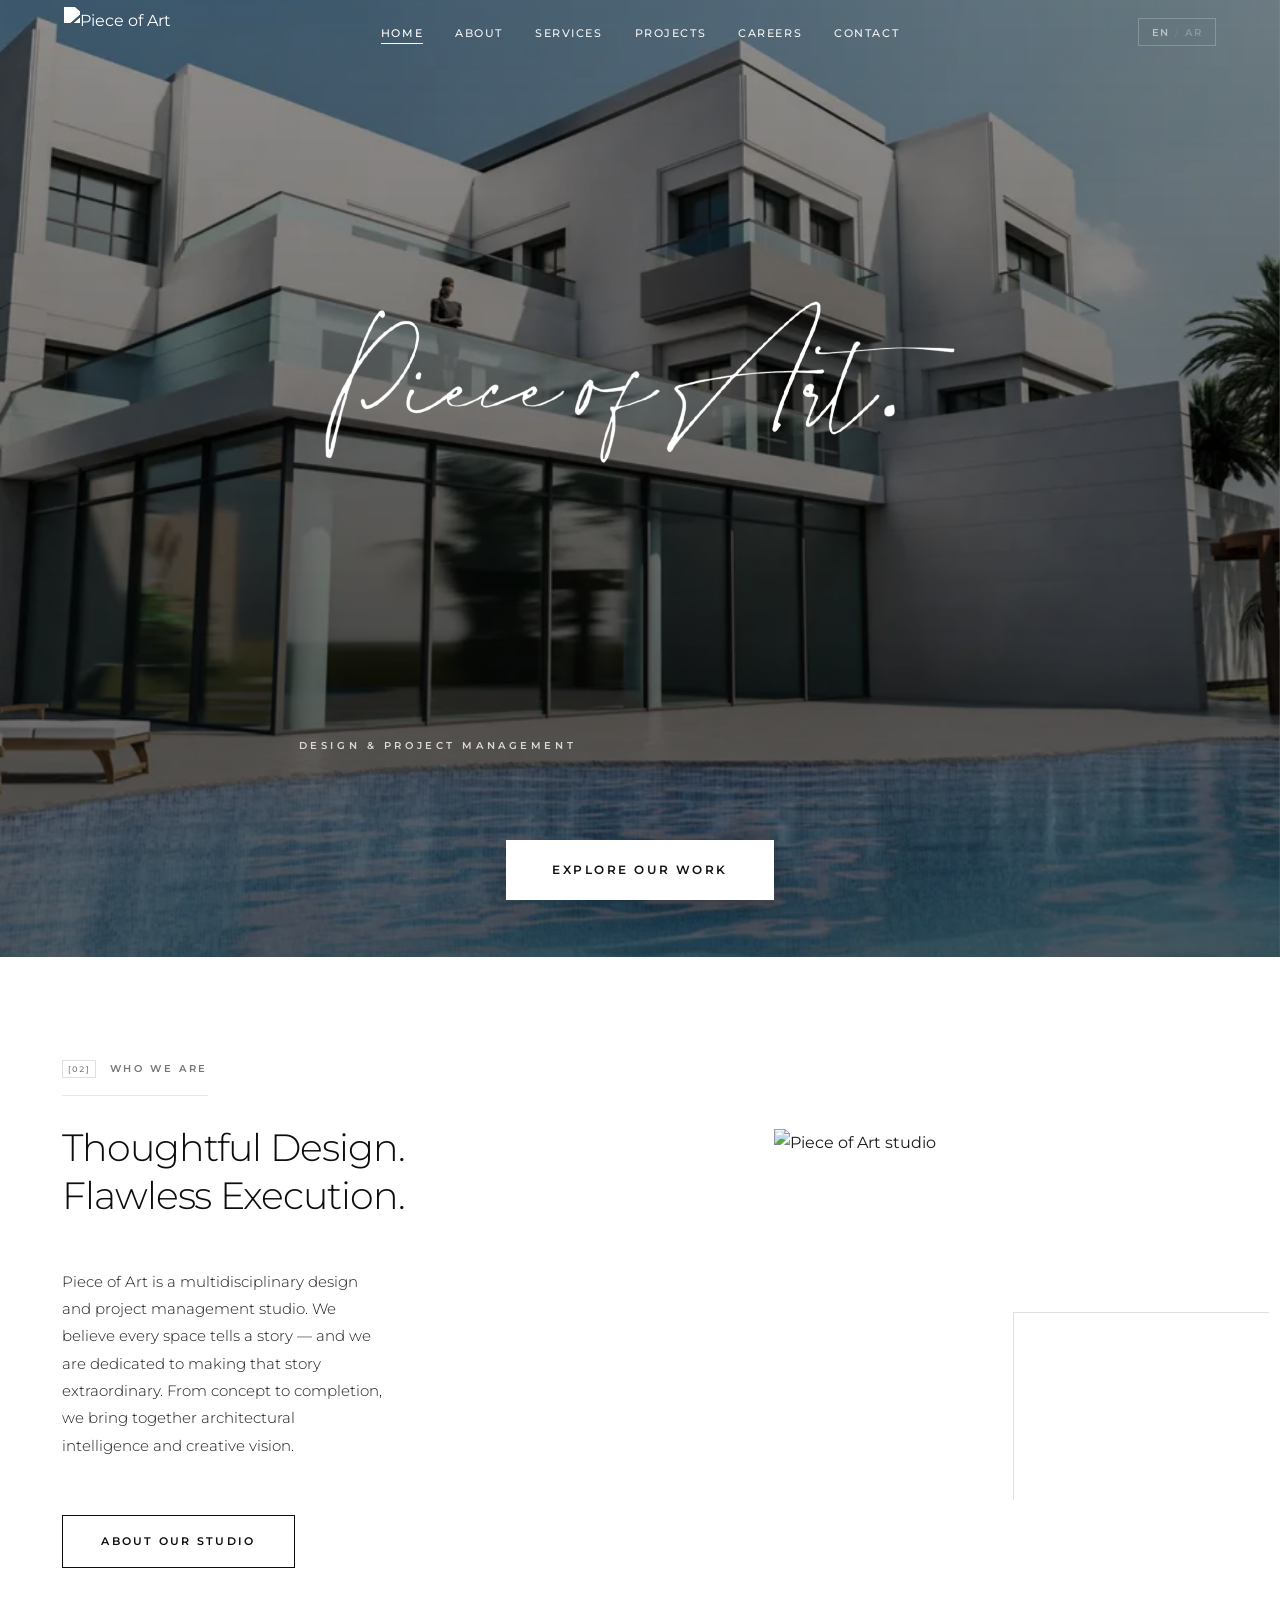
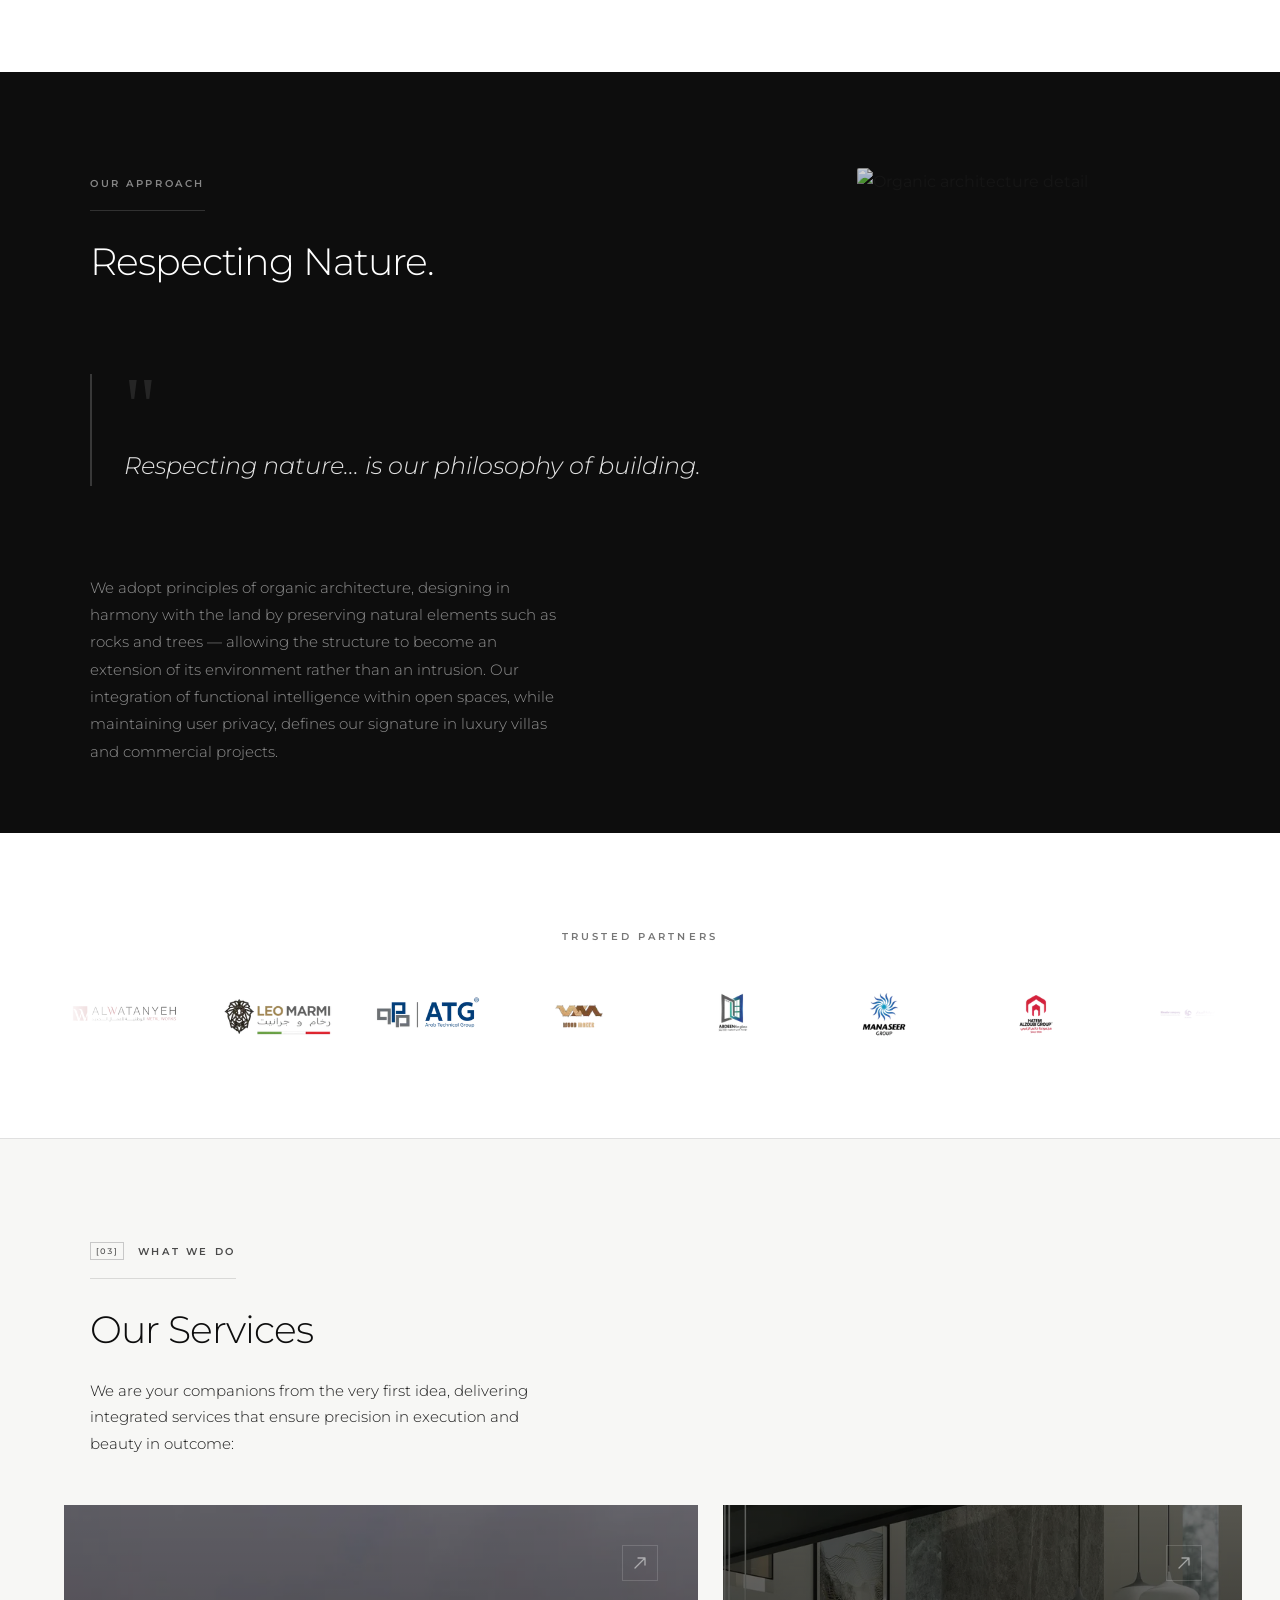
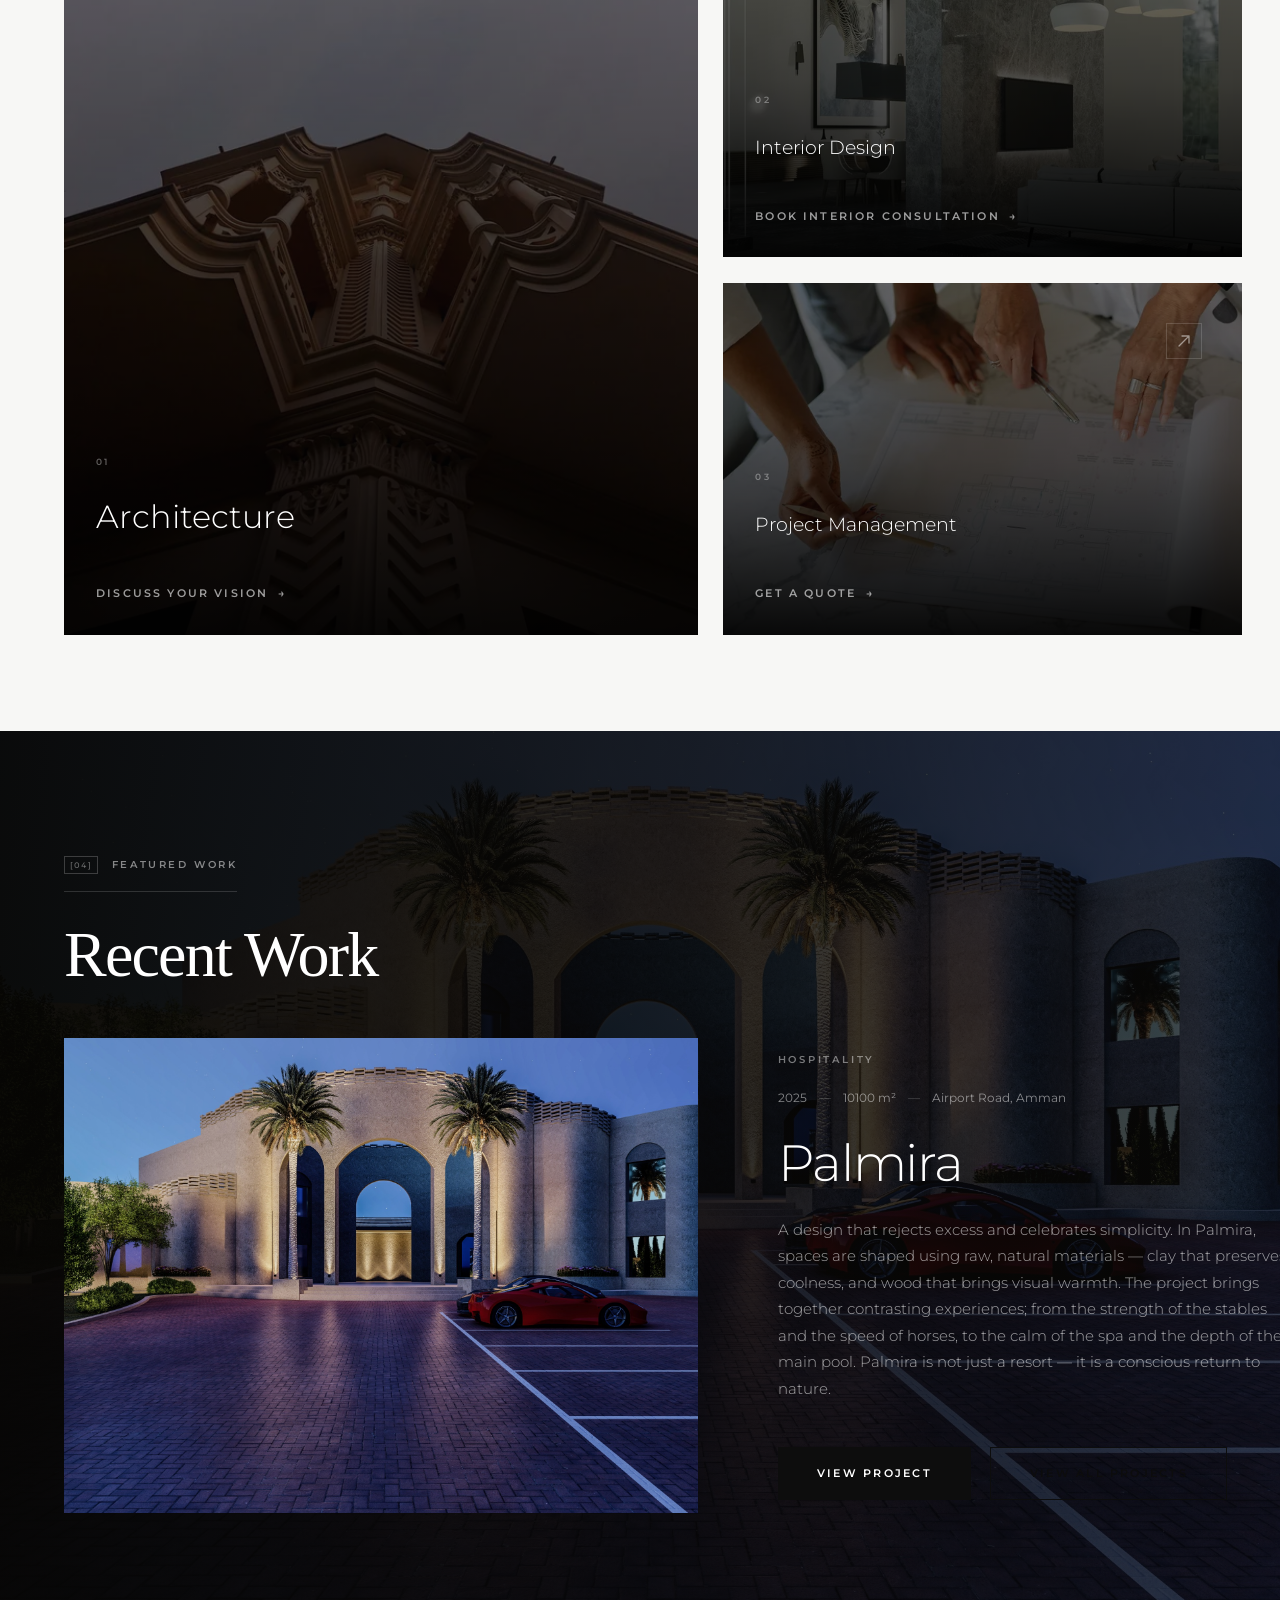
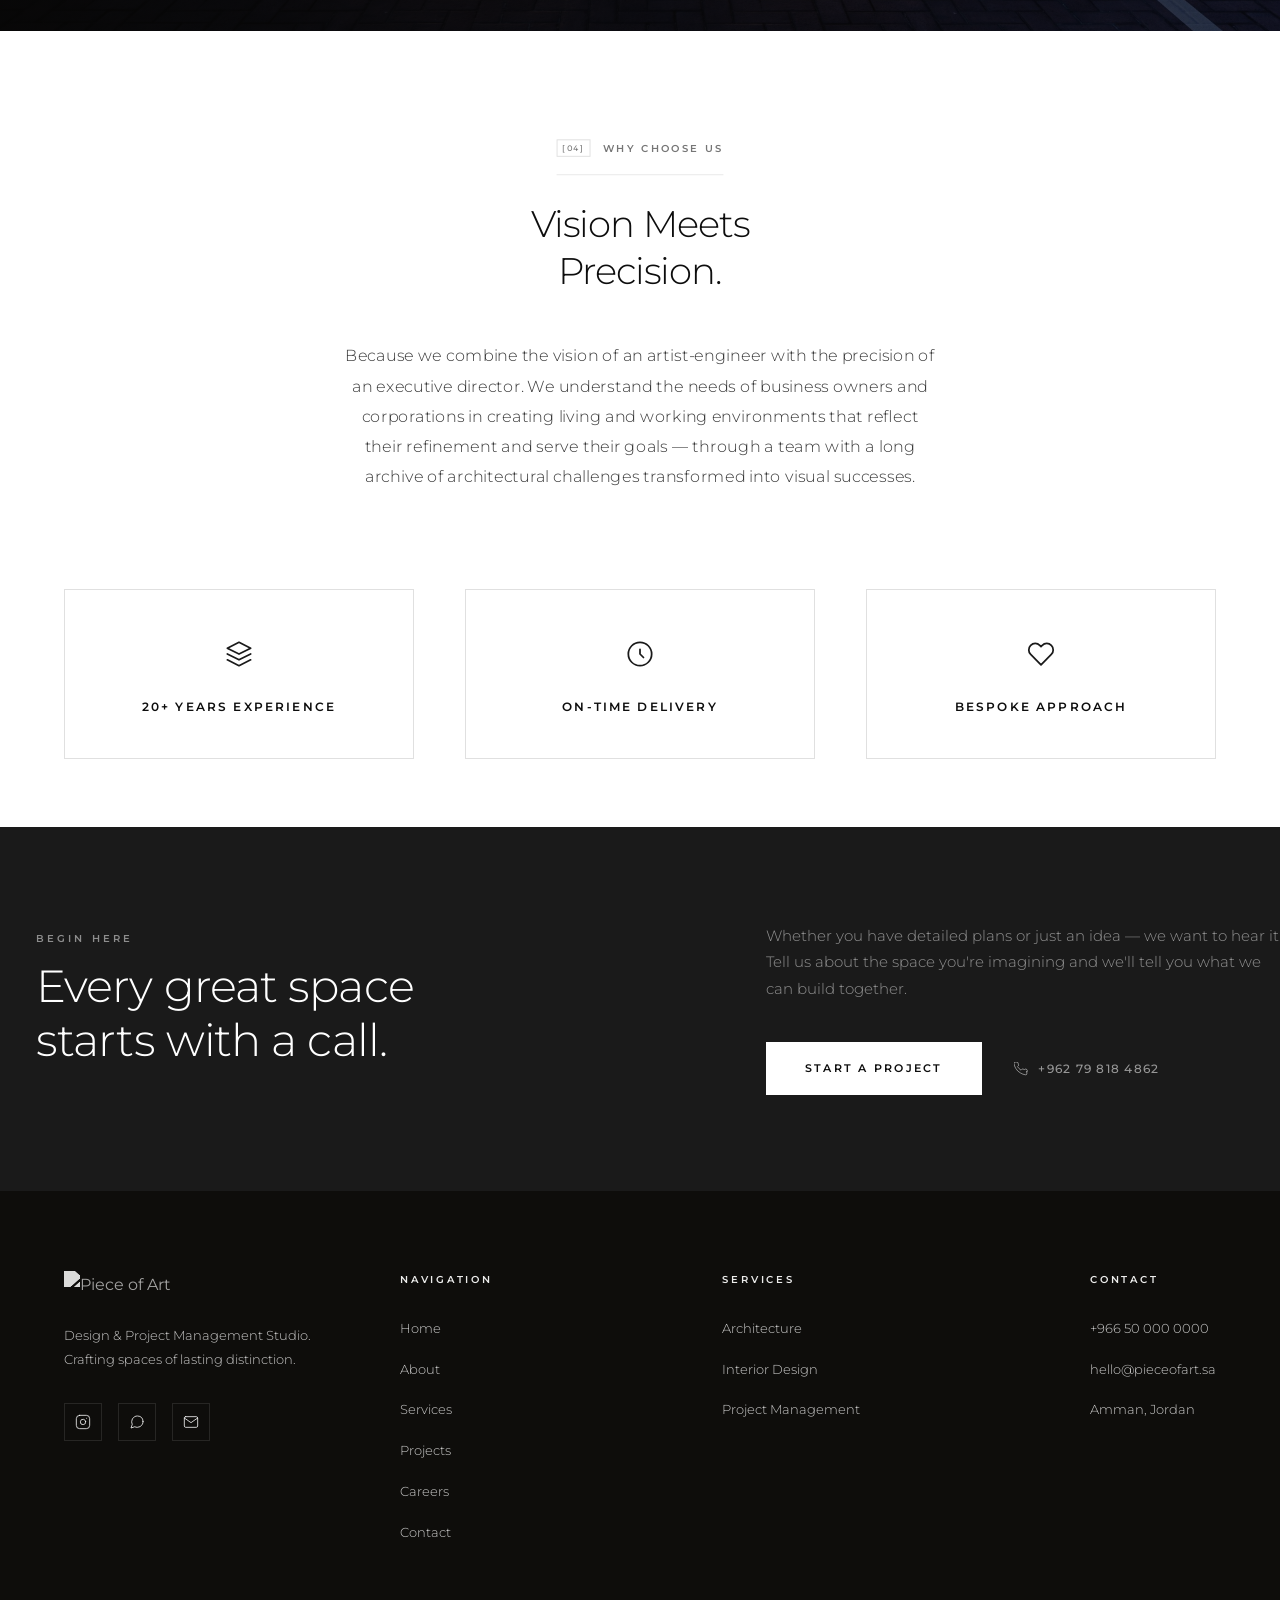
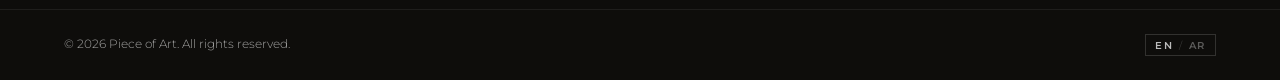
==== commit fef7ef9c: "Move hero label below logo, tighten spacing Label 'Design & Project Management' now sits between the" ====
--- a/index.html
+++ b/index.html
@@ -31,7 +31,7 @@
   <link rel="preload" as="image" href="Assets/images/webp/hero-main.webp" fetchpriority="high" type="image/webp" />
 
   <!-- Full stylesheet deferred — not on critical path -->
-  <link rel="stylesheet" href="css/style.min.css?v=39" />
+  <link rel="stylesheet" href="css/style.min.css?v=41" />
 
   <!-- JSON-LD structured data -->
   <script type="application/ld+json">
@@ -141,10 +141,10 @@
     <div class="hero__content">
       <div class="container">
         <div class="hero__copy flow">
-          <p class="hero__label" data-i18n="hero.eyebrow">Design &amp; Project Management</p>
           <div class="hero__logo-mark" aria-label="Piece of Art">
             <img src="Assets/images/logo 2-01.png" alt="Piece of Art" width="320" height="90" decoding="async" />
           </div>
+          <p class="hero__label" data-i18n="hero.eyebrow">Design &amp; Project Management</p>
           <a href="projects.html" class="btn btn--hero" data-i18n="hero.cta">Explore Our Work</a>
         </div>
       </div>
--- a/css/style.min.css
+++ b/css/style.min.css
@@ -1 +1 @@
-@keyframes pageFadeIn{0%{opacity:0}to{opacity:1}}@keyframes modalSlideUp{0%{transform:translateY(100%)}to{transform:translateY(0)}}@keyframes heroMediaIn{0%{opacity:0}to{opacity:1}}@keyframes heroKenSubtle{0%{transform:scale(1.04) translate(0,0)}to{transform:scale(1.09) translate(-.6%,.4%)}}@keyframes scrollLine{0%{transform:scaleY(0);opacity:0}30%{opacity:1}to{transform:scaleY(1);opacity:0}}@keyframes marqueeScroll{0%{transform:translateX(0)}to{transform:translateX(-50%)}}@keyframes bpDraw{to{stroke-dashoffset:0;opacity:.06}}@keyframes bpCircle{0%{stroke-dashoffset:400;opacity:0}20%{opacity:.06}to{stroke-dashoffset:0;opacity:.05}}@keyframes bpReveal{to{opacity:1;transform:translateY(0)}}@keyframes pageContactFieldIn{0%{opacity:0;transform:translateY(12px)}to{opacity:1;transform:translateY(0)}}@keyframes kenBurns{0%{transform:scale(1)}to{transform:scale(1.07)}}:root{--color-black:#0d0d0d;--color-dark:#1a1a1a;--color-mid:#3a3a3a;--color-muted:#767676;--color-border:#e0e0e0;--color-light-bg:#f7f7f5;--color-white:#ffffff;--font-primary:'Montserrat', sans-serif;--font-cursive:'Pinyon Script', cursive;--nav-height:64px;--max-width:1440px;--gutter:clamp(20px, 5vw, 80px);--space-section:clamp(64px, 8vw, 96px);--space-gap:clamp(24px, 4vw, 60px);--space-gap-sm:clamp(16px, 2vw, 32px);--ease-out:cubic-bezier(0.22, 1, 0.36, 1);--ease-out-expo:cubic-bezier(0.19, 1, 0.22, 1);--transition:0.4s var(--ease-out)}*,::after,::before{box-sizing:border-box;margin:0;padding:0}html{margin:0;padding:0;scroll-behavior:smooth;-webkit-text-size-adjust:100%;overflow-x:clip}body{font-family:var(--font-primary);font-size:clamp(14px,2.5vw,16px);font-weight:400;color:var(--color-dark);background:#fafafa;line-height:1.7;animation:pageFadeIn .5s ease both;padding-top:var(--nav-height);overflow-x:hidden}body.page-home{animation:none;opacity:1}img{max-width:100%;height:auto}.card img,.hero img,.image-wrap img{width:100%;height:100%;object-fit:cover}a{color:inherit;text-decoration:none}ul{list-style:none}button{cursor:pointer;border:0;background:0 0;font-family:inherit}.ab-scope__desc,.ab-who__body,p{max-width:65ch}[class*=__content]>*,[class*=__grid]>*,[class*=__inner]>*,[class*=__layout]>*,[class*=__text]{min-width:0}.container{max-width:1440px;margin:0 auto;padding-inline:clamp(20px,5vw,80px)}@media (max-width:480px){.container,.services__grid{padding-inline:16px}}.section-inner{max-width:1100px;width:100%;margin-inline:auto}section{padding-block:var(--space-section)}.section--gray{background:var(--color-light-bg)}.section--gray .section-intro__index,.section--gray .section-intro__tag{color:#4a4a4a}.section--gray .section-intro__index{border-color:#c8c8c8}.section--gray .section-intro__label{border-bottom-color:rgba(0,0,0,.12)}.page-content--offset{padding-top:0}.image-wrap{overflow:hidden}.section-label{display:block;font-family:var(--font-primary);font-size:.61rem;font-weight:600;letter-spacing:.32em;text-transform:uppercase;color:var(--color-muted);margin-bottom:.75rem}h2{margin-bottom:1.25rem}.section-label--light{color:rgba(255,255,255,.5)}.section-title{font-family:var(--font-primary);font-size:clamp(2.1rem,3.8vw,3.2rem);font-weight:300;color:var(--color-black);line-height:1.18;letter-spacing:-.025em;max-width:100%;overflow-wrap:break-word}.cursive-title{font-family:var(--font-cursive);font-size:clamp(3.4rem,6.2vw,5.6rem);font-weight:400;letter-spacing:0;line-height:1;max-width:100%}.section-header{margin-bottom:3.5rem}.section-header--center{text-align:center}.body-text{font-family:var(--font-primary);font-size:.95rem;font-weight:300;color:var(--color-dark);line-height:1.8;max-width:32ch}.arch-rule{display:block;width:48px;height:1px;background:var(--color-border);margin:1.5rem 0}.section-intro{margin-bottom:3rem}.section-intro--center{text-align:center}.section-intro--center .section-intro__label{justify-content:center}.section-intro--center .section-intro__sub{margin-left:auto;margin-right:auto}.section-intro__label{display:inline-flex;align-items:center;gap:.85rem;padding-bottom:1.1rem;margin-bottom:1.7rem;border-bottom:1px solid rgba(0,0,0,.09)}.section-intro__index,.section-intro__tag{font-family:var(--font-primary);color:var(--color-muted)}.section-intro__index{font-size:.52rem;font-weight:500;letter-spacing:.14em;border:1px solid var(--color-border);padding:.22em .58em;line-height:1.5;font-variant-numeric:tabular-nums;flex-shrink:0}.section-intro__tag{font-size:.62rem;font-weight:600;letter-spacing:.26em;text-transform:uppercase}.section-intro__heading{font-family:var(--font-primary);font-size:clamp(1.8rem,3vw,2.6rem);font-weight:300;color:var(--color-black);line-height:1.25;letter-spacing:-.01em;margin-bottom:0}.section-intro__heading--script{font-family:var(--font-cursive);font-size:clamp(2.8rem,5vw,4.5rem);font-weight:400;letter-spacing:0;line-height:1.1}.btn,.section-intro__sub{font-family:var(--font-primary)}.section-intro__sub{font-size:.92rem;font-weight:300;color:var(--color-dark);line-height:1.8;max-width:48ch;margin-top:1.5rem}.section-intro--light .section-intro__label{border-bottom-color:rgba(255,255,255,.15)}.section-intro--light .section-intro__index{color:rgba(255,255,255,.4);border-color:rgba(255,255,255,.2)}.section-intro--light .section-intro__tag{color:rgba(255,255,255,.5)}.section-intro--light .section-intro__heading{color:#fff}.btn{display:inline-block;font-size:.7rem;font-weight:600;letter-spacing:.2em;text-transform:uppercase;padding:1rem 2.4rem;border:1px solid transparent;transition:all .3s ease;white-space:nowrap;position:relative;overflow:hidden;align-self:flex-start;margin-top:2rem}.btn:hover{transform:translateY(-1px)}.ab-cta__inner .btn,.cta__actions .btn,.fp-card__actions .btn,.hero__copy .btn,.modal-details .btn,.navbar__actions .btn,.page-header__actions .btn,.prefooter__actions .btn,.services-hero__actions .btn{margin-top:0}.btn--dark{background:var(--color-black);color:var(--color-white);border-color:var(--color-black)}.btn--dark:hover{background:0 0;color:var(--color-black)}.btn--light{background:var(--color-white);color:var(--color-black);border-color:var(--color-white)}.btn--light:hover,.btn--outline{background:0 0;color:var(--color-white)}.btn--outline{color:var(--color-black);border-color:var(--color-black)}.btn--outline:hover{background:var(--color-black);color:var(--color-white)}.btn--outline-light{background:0 0;color:var(--color-white);border-color:rgba(255,255,255,.45)}.btn--outline-light:hover{border-color:var(--color-white);background:var(--color-white);color:var(--color-black)}.stack{display:flex;flex-direction:column;gap:1.25rem}.flow>*+*{margin-top:1.25rem}.flow h1+p,.flow h2+p{margin-top:2rem}.flow h1+.btn,.flow h2+.btn,.flow p+.btn,.flow p+.hero__actions{margin-top:3.5rem}#scroll-progress{position:fixed;top:0;left:0;height:2px;width:0%;background:var(--color-dark);z-index:9999;transition:width .1s linear}.reveal{opacity:0;transition:opacity .9s var(--ease-out),transform .9s var(--ease-out)}.reveal[data-reveal=up]{transform:translateY(24px)}.reveal[data-reveal=left]{transform:translateX(-20px)}.reveal[data-reveal=right]{transform:translateX(20px)}.reveal[data-reveal=scale]{transform:scale(.96)}.reveal[data-reveal=fade]{transform:none}.reveal.is-visible{opacity:1;transform:none}.reveal[style*="--stagger-i"].is-visible{transition-delay:calc(var(--stagger-i, 0)*.12s)}.reveal--delay,.reveal--delay.is-visible{transition-delay:.18s}.reveal--delay-2,.reveal--delay-2.is-visible{transition-delay:.34s}.lang-switch{display:flex;align-items:center;gap:.35rem;font-size:.65rem;font-weight:600;letter-spacing:.14em;color:var(--color-muted);padding:.4rem .8rem;border:1px solid var(--color-border);transition:all .3s ease;background:0 0;cursor:pointer}.lang-switch:hover{border-color:var(--color-dark);color:var(--color-dark)}.lang-switch__ar,.lang-switch__en{opacity:.45;transition:opacity .3s ease}.lang-switch__ar.active,.lang-switch__en.active{opacity:1}.lang-switch__divider{opacity:.3;font-weight:300}.lang-switch--small{font-size:.6rem;padding:.3rem .6rem;color:rgba(255,255,255,.72);border-color:rgba(255,255,255,.15)}.lang-switch--small:hover{color:#fff;border-color:rgba(255,255,255,.4)}.navbar{position:fixed;top:0;left:0;width:100%;height:var(--nav-height);z-index:1000;display:flex;align-items:center;background:0 0;border-bottom:none;box-shadow:none;transition:background .3s ease,border-color .3s ease,box-shadow .3s ease,backdrop-filter .3s ease,-webkit-backdrop-filter .3s ease}.navbar.scrolled{background:rgba(255,255,255,.95);-webkit-backdrop-filter:blur(10px);backdrop-filter:blur(10px);border-bottom:1px solid var(--color-border);box-shadow:none}.page-static .navbar.scrolled{background:rgba(255,255,255,.96);-webkit-backdrop-filter:blur(12px);backdrop-filter:blur(12px);border-bottom:1px solid var(--color-border);box-shadow:0 4px 24px rgba(0,0,0,.06)}.navbar__inner{width:100%;min-height:100%;justify-content:space-between}.navbar__inner,.navbar__logo{display:flex;align-items:center}.navbar__logo img{width:clamp(8rem,22vw,11rem);filter:none;display:block}.nav-link{font-size:.7rem;font-weight:500;letter-spacing:.14em;text-transform:uppercase;color:var(--color-dark);position:relative}.nav-link::after{content:"";position:absolute;bottom:-4px;left:0;width:0;height:1px;background:currentColor;transition:width .3s var(--ease-out)}.nav-link.active::after,.nav-link:hover::after{width:100%}.navbar__nav{display:none}.navbar__actions,.navbar__nav ul{display:flex;gap:2rem;align-items:center}.navbar__actions{gap:1rem}.navbar__hamburger{display:flex;flex-direction:column;gap:5px;padding:.4rem}.navbar__hamburger span{display:block;width:22px;height:1.5px;background:var(--color-dark);transition:.3s}.navbar__hamburger.open span:nth-child(1){transform:translateY(6.5px) rotate(45deg)}.navbar__hamburger.open span:nth-child(2){opacity:0}.navbar__hamburger.open span:nth-child(3){transform:translateY(-6.5px) rotate(-45deg)}.navbar.nav-open{background:var(--color-black)!important}.navbar.nav-open .lang-switch,.navbar.nav-open .nav-link{color:rgba(255,255,255,.75)!important}.navbar.nav-open .navbar__hamburger span{background:#fff!important}.navbar.nav-open .lang-switch{border-color:rgba(255,255,255,.25)!important}.navbar.nav-open .lang-switch__divider{color:rgba(255,255,255,.3)!important}.navbar.nav-open .navbar__logo img{filter:brightness(0) invert(1)!important}.mobile-nav{position:fixed;inset:0;height:100vh;background:var(--color-black);z-index:800;display:flex;justify-content:center;opacity:0;visibility:hidden;transition:opacity .4s ease,visibility .4s ease}.mobile-nav.open{opacity:1;visibility:visible}.hero,.mobile-nav,.mobile-nav ul{width:100%;align-items:center}.mobile-nav ul{display:flex;flex-direction:column;gap:2rem;padding:var(--nav-height) 2rem 2rem}.mobile-nav .nav-link{font-size:1.2rem;font-weight:300;letter-spacing:.18em;color:rgba(255,255,255,.8)}.mobile-nav .nav-link.active,.mobile-nav .nav-link:hover{color:#fff}.mobile-nav .nav-link::after{background:#fff}.hero{position:relative;min-height:calc(100dvh - var(--nav-height));display:grid;grid-template-columns:1fr;gap:var(--space-gap);overflow:hidden;padding-block:0}.hero__bg{position:absolute;inset:0;z-index:0;overflow:hidden}.hero__parallax{position:absolute;inset:-10%0;will-change:transform}.hero__media{width:100%;height:100%;object-fit:cover;object-position:center;display:block;opacity:0;animation:heroMediaIn 1.05s ease forwards,heroKenSubtle 22s ease-in-out .15s infinite alternate}.hero__overlay{position:absolute;inset:0;z-index:1;pointer-events:none;background:linear-gradient(to bottom,rgba(0,0,0,.4),rgba(0,0,0,.6))}.hero__gridline{position:absolute;left:max(1.5rem,10%);top:0;bottom:0;width:1px;background:rgba(255,255,255,.06);z-index:2}.hero__content{position:relative;z-index:3;width:100%;padding:3rem 0;color:#fff;text-align:left}.hero__copy{max-width:32ch;margin:0}.hero__label{margin:0 0 .75rem;font-family:var(--font-primary);font-size:.62rem;font-weight:600;letter-spacing:.34em;text-transform:uppercase;color:rgba(255,255,255,.72);line-height:1.5}.hero__accent{margin:0 0 1.25rem;font-family:var(--font-cursive);font-size:clamp(2.5rem,8vw,6rem);font-weight:400;line-height:1.1;letter-spacing:.01em;color:#fff}.btn--hero{padding:1.2rem 2.85rem;font-size:.72rem;font-weight:600;letter-spacing:.22em;text-transform:uppercase;background:#fff;color:#111;border:1px solid #fff;box-shadow:0 6px 28px rgba(0,0,0,.14);transition:transform .4s cubic-bezier(.22,1,.36,1),box-shadow .4s ease,background .35s ease,color .35s ease,border-color .35s ease}.btn--hero:hover{transform:translateY(-2px);box-shadow:0 14px 44px rgba(0,0,0,.2);background:#f4f4f2;color:#070707;border-color:#f4f4f2}.btn--hero:focus-visible{outline:2px solid #fff;outline-offset:3px}.hero__copy .btn--hero,.hero__copy .hero__accent,.hero__copy .hero__label{opacity:0;transform:translate3d(0,1.15rem,0);transition:opacity .85s cubic-bezier(.22,1,.36,1),transform .85s cubic-bezier(.22,1,.36,1)}.hero.loaded .hero__copy .hero__label{transition-delay:.05s}.hero.loaded .hero__copy .hero__accent{transition-delay:.15s}.hero.loaded .hero__copy .btn--hero{transition-delay:.28s}.hero.loaded .hero__copy .btn--hero,.hero.loaded .hero__copy .hero__accent,.hero.loaded .hero__copy .hero__label{opacity:1;transform:translate3d(0,0,0)}body.page-home .hero__copy .btn--hero,body.page-home .hero__copy .hero__accent,body.page-home .hero__copy .hero__label{opacity:1;transform:translate3d(0,0,0);transition:none}body.page-home .hero__media{opacity:1;animation:heroKenSubtle 22s ease-in-out .15s infinite alternate}.hero__scroll-indicator{position:absolute;bottom:2rem;left:1.5rem;z-index:3;display:flex;flex-direction:column;align-items:center;gap:.75rem}.hero__scroll-indicator span{display:block;width:1px;height:55px;background:rgba(255,255,255,.3);animation:scrollLine 2.2s var(--ease-out) infinite;transform-origin:top center}.hero__scroll-indicator p{font-size:.52rem;font-weight:600;letter-spacing:.28em;text-transform:uppercase;color:rgba(255,255,255,.35);writing-mode:vertical-rl}.about-preview{background:var(--color-white)}.about-preview--sticky{position:relative;z-index:3}.about-preview__grid{display:grid;grid-template-columns:1fr;gap:var(--space-gap);align-items:center}.about-preview__grid>*,.philosophy__grid>*{min-width:0}.about-preview__image{overflow:hidden;min-width:0}.about-preview__img-wrap{width:100%;height:auto;aspect-ratio:4/3;position:relative;max-width:100%;overflow:hidden}.about-preview__img-wrap img,.philosophy__visual img{width:100%;height:100%;object-fit:cover;display:block;transition:transform .9s var(--ease-out)}.about-preview__img-wrap:hover img,.philosophy__visual:hover img{transform:scale(1.04)}.about-preview__accent{position:absolute;bottom:-1rem;right:-1rem;width:55%;height:55%;border:1px solid var(--color-border);z-index:-1}.section-intro,.section-intro__heading,.section-intro__label{max-width:100%;overflow-wrap:break-word}.philosophy__visual{max-width:100%}.philosophy{background:var(--color-black);position:relative;overflow:hidden}.philosophy__grid{display:grid;grid-template-columns:1fr;gap:var(--space-gap);align-items:center;min-height:auto}.philosophy__text{display:flex;flex-direction:column;justify-content:center;position:relative}.philosophy__quote{margin:2.5rem 0;padding:0 0 0 2rem;border-left:2px solid rgba(255,255,255,.18)}.philosophy__quote-mark{font-family:var(--font-cursive);font-size:5rem;line-height:.8;color:rgba(255,255,255,.1);display:block;margin-bottom:.5rem}.philosophy__quote p{font-size:clamp(1.1rem,2vw,1.5rem);font-weight:300;line-height:1.65;color:rgba(255,255,255,.88);font-style:italic}.philosophy__body{color:rgba(255,255,255,.55);max-width:48ch;line-height:1.8}.philosophy__visual{position:relative;overflow:hidden;border-radius:2px}.philosophy__visual img{min-height:clamp(220px,50vw,400px);filter:brightness(.82);transition:transform 1.2s var(--ease-out)}.stats{background:var(--color-white);border-top:1px solid var(--color-border);border-bottom:1px solid var(--color-border)}.stats__grid{display:grid;grid-template-columns:1fr;gap:0}.stat-item{text-align:center;padding:2.5rem 1.5rem;border-bottom:1px solid var(--color-border)}.stat-item:last-child{border-bottom:none}.stat-item__number{display:flex;align-items:baseline;justify-content:center;gap:.2rem;margin-bottom:.75rem}.stat-item__suffix,.stat-item__value{font-weight:300;color:var(--color-black)}.stat-item__value{font-family:var(--font-primary);font-size:clamp(2.4rem,4vw,3.8rem);line-height:1;font-variant-numeric:tabular-nums}.stat-item__suffix{font-size:clamp(1.4rem,2.5vw,2.2rem)}.stat-item__label,.testimonial__author strong{font-size:.65rem;font-weight:600;letter-spacing:.22em;text-transform:uppercase;color:var(--color-muted)}.partners{background:var(--color-white);overflow:hidden;border-bottom:1px solid var(--color-border)}.partners__header{text-align:center;margin-bottom:2.5rem}.partners__marquee{display:flex;overflow:hidden;width:100%;-webkit-mask-image:linear-gradient(to right,transparent 0,#000 10%,#000 90%,transparent 100%);mask-image:linear-gradient(to right,transparent 0,#000 10%,#000 90%,transparent 100%)}.partners__track{display:flex;width:max-content;gap:1rem;flex-wrap:nowrap;will-change:transform;align-items:center;flex-shrink:0;animation:marqueeScroll 55s linear infinite}.partners__logo{flex:0 0 auto;display:flex;align-items:center;justify-content:center;width:clamp(4.75rem,10vw,7.5rem);height:clamp(2rem,6.5vw,3.5rem);box-sizing:border-box;padding-inline:.2rem}.partners__logo img{display:block;max-width:100%;max-height:100%;width:auto;height:auto;object-fit:contain;object-position:center}.services__grid{min-height:200px;width:100%;max-width:1440px;margin-inline:auto;padding-inline:var(--gutter)}.svc-grid,.svc-stack{display:grid;grid-template-columns:1fr}.svc-grid{gap:var(--space-gap-sm);min-height:auto}.svc-stack{gap:1.5rem}.svc-card{position:relative;overflow:hidden;cursor:pointer;background:var(--color-black);height:100%}.svc-card--small{flex:1}.svc-card__bg{position:absolute;inset:0;z-index:0;transition:transform .9s var(--ease-out)}.fp-bg img,.svc-card__bg img{width:100%;height:100%;object-fit:cover}.svc-card__bg img{opacity:.5;transition:opacity .6s ease}.svc-card:hover .svc-card__bg{transform:scale(1.05)}.svc-card:hover .svc-card__bg img{opacity:.65}.svc-card__overlay{position:absolute;inset:0;background:linear-gradient(to top,rgba(0,0,0,.92)0,rgba(0,0,0,.4) 50%,rgba(0,0,0,.1) 100%);z-index:1}.svc-card__body{position:relative;z-index:2;padding:2rem;display:flex;flex-direction:column;height:100%;min-height:320px;justify-content:flex-end;gap:.75rem}.svc-card--small .svc-card__body{min-height:0;padding:2rem}.svc-card__num{font-size:.55rem;font-weight:600;letter-spacing:.28em;text-transform:uppercase;color:rgba(255,255,255,.35);display:block;margin-bottom:1rem}.svc-card__desc,.svc-card__title{font-weight:300;margin-bottom:.75rem}.svc-card__title{font-size:clamp(1.4rem,2.5vw,2rem);color:#fff;line-height:1.2}.svc-card--small .svc-card__title{font-size:1.2rem}.svc-card__desc{font-size:.88rem;color:rgba(255,255,255,.62);line-height:1.7;max-width:65ch;max-height:0;overflow:hidden;opacity:0;transition:max-height .5s var(--ease-out),opacity .5s ease,margin .4s ease}.svc-card:hover .svc-card__desc{max-height:8rem;opacity:1}.svc-card__link{font-size:.68rem;font-weight:600;letter-spacing:.2em;text-transform:uppercase;color:rgba(255,255,255,.6);display:inline-flex;align-items:center;gap:.6rem;transition:color .3s ease,gap .3s ease}.svc-card:hover .svc-card__link{color:#fff;gap:1rem}.svc-card__arrow{position:absolute;top:2.5rem;right:2.5rem;z-index:2;width:36px;height:36px;border:1px solid rgba(255,255,255,.15);display:flex;align-items:center;justify-content:center;color:rgba(255,255,255,.5);transition:all .35s var(--ease-out)}.svc-card:hover .svc-card__arrow{background:rgba(255,255,255,.1);border-color:rgba(255,255,255,.4);color:#fff}.featured-project{position:relative;background:var(--color-black);min-height:100vh;overflow:hidden;display:flex;align-items:stretch;padding:0}.fp-bg,.fp-overlay{position:absolute;inset:0;z-index:0}.fp-bg img{object-position:center;opacity:.45}.fp-overlay{z-index:1;background:linear-gradient(to right,rgba(6,5,3,.92)0,rgba(6,5,3,.65) 55%,rgba(6,5,3,.3) 100%)}.fp-stage{position:relative;z-index:2;width:100%;display:flex;align-items:center}.fp-card{display:grid;grid-template-columns:1fr;gap:2.5rem;align-items:center;margin-top:3rem}.fp-card__thumb{position:relative;overflow:hidden}.fp-card__thumb img{width:100%;height:auto;aspect-ratio:4/3;object-fit:cover;display:block;transition:transform .9s var(--ease-out);filter:brightness(.92)}.fp-card:hover .fp-card__thumb img{transform:scale(1.04)}.fp-card__info{color:#fff}.fp-card__category{display:block;font-size:.62rem;font-weight:600;letter-spacing:.28em;text-transform:uppercase;color:rgba(255,255,255,.45);margin-bottom:1.2rem}.fp-card__meta{display:flex;align-items:center;gap:.75rem;font-size:.78rem;font-weight:400;color:rgba(255,255,255,.5);margin-bottom:1.6rem}.fp-card__meta-sep{color:rgba(255,255,255,.25)}.fp-card__title{font-size:clamp(2rem,4vw,3.2rem);font-weight:300;line-height:1.15;color:#fff;margin-bottom:1.5rem;letter-spacing:-.02em}.fp-card__desc{font-size:.92rem;font-weight:300;line-height:1.8;color:rgba(255,255,255,.62);max-width:65ch;margin-bottom:2.8rem}.fp-card__actions{display:flex;gap:1.2rem;align-items:center;flex-wrap:wrap}.testimonials{background:var(--color-light-bg)}.testimonials__grid{display:grid;grid-template-columns:1fr;gap:var(--space-gap-sm);margin-top:3rem}.testimonial{background:var(--color-white);padding:3rem 2.5rem;position:relative;border:1px solid var(--color-border);transition:box-shadow .4s ease,transform .4s ease}.testimonial:hover{box-shadow:0 12px 40px rgba(0,0,0,.07);transform:translateY(-4px)}.testimonial__quote-mark{font-family:var(--font-cursive);font-size:4rem;line-height:.7;color:var(--color-border);display:block;margin-bottom:1.2rem;user-select:none}.testimonial__text{font-size:.93rem;font-weight:300;line-height:1.9;color:var(--color-mid);margin-bottom:2rem;font-style:italic}.testimonial__author{display:flex;flex-direction:column;gap:.2rem;font-style:normal}.testimonial__author strong{font-size:.78rem;letter-spacing:.08em;color:var(--color-black)}.testimonial__author span{font-size:.75rem;color:var(--color-muted)}.whyus{background:var(--color-white)}.whyus__inner{text-align:center;max-width:56rem;margin:0 auto}.svc-block__list li,.whyus__body{font-weight:300;color:var(--color-mid)}.whyus__body{font-size:1.05rem;line-height:1.85;max-width:56ch;margin:0 auto 4rem}.whyus__pillars{display:grid;grid-template-columns:1fr;gap:var(--space-gap);margin-top:3.5rem}.whyus__pillar{display:flex;flex-direction:column;align-items:center;gap:1.2rem;padding:2.5rem 2rem;border:1px solid var(--color-border);transition:border-color .3s ease,box-shadow .3s ease}.whyus__pillar:hover{border-color:var(--color-dark);box-shadow:0 8px 30px rgba(0,0,0,.06)}.whyus__pillar-icon{width:48px;height:48px;display:flex;align-items:center;justify-content:center;color:var(--color-dark)}.whyus__pillar-icon svg{width:28px;height:28px}.whyus__pillar-title{font-size:.75rem;font-weight:600;letter-spacing:.18em;text-transform:uppercase;color:var(--color-black);text-align:center}.cta{position:relative;background:var(--color-black);overflow:hidden;padding:5rem 0}.cta__bg{position:absolute;inset:0;background:radial-gradient(ellipse 70% 70%at 60% 50%,rgba(255,255,255,.035)0,transparent 70%),linear-gradient(135deg,#0d0d0d 0,#1f1f1d 100%)}.cta__inner{position:relative;z-index:1;text-align:center;max-width:700px;margin:0 auto}.cta__title{font-family:var(--font-cursive);font-size:clamp(3rem,6vw,5.5rem);font-weight:400;color:#fff;line-height:1.05;margin-bottom:1.5rem}.cta__subtitle{font-size:.95rem;font-weight:300;color:rgba(255,255,255,.55);line-height:1.9;max-width:46ch;margin:0 auto 3rem}.cta__actions{display:flex;gap:1.2rem;justify-content:center;flex-wrap:wrap}.cta--compact .cta__title{font-size:clamp(2.4rem,5vw,3.8rem)}.cta--compact .cta__subtitle{margin-bottom:2rem}.btn--sm{padding:.75rem 1.65rem;font-size:.62rem}.page-header{background:var(--color-white);border-bottom:1px solid var(--color-border)}.page-header--services{background:linear-gradient(180deg,#fff 0%,var(--color-light-bg) 55%,#fff 100%)}.page-header--blueprint,section.page-header--careers{position:relative;overflow:hidden}.blueprint-bg{position:absolute;inset:0;pointer-events:none;color:var(--color-dark)}.blueprint-svg{width:100%;height:100%;display:block}.bp-line{fill:none;stroke:currentColor;stroke-width:.5;opacity:.06;stroke-dasharray:2000;stroke-dashoffset:2000;animation:bpDraw 6s ease-out forwards}.bp-line--1{animation-delay:.3s}.bp-line--2{animation-delay:.8s}.bp-line--3{animation-delay:1.4s;opacity:.04}.bp-line--4{animation-delay:2s;opacity:.04}.bp-line--diag{opacity:.03;stroke-dasharray:3000;stroke-dashoffset:3000}.bp-circle{fill:none;stroke:currentColor;stroke-width:.4;opacity:0;stroke-dasharray:400;stroke-dashoffset:400;animation:bpCircle 4s ease-out forwards}.bp-circle--sm{stroke-width:.3}.bp-reveal{opacity:0;transform:translateY(22px);animation:bpReveal .7s cubic-bezier(.165,.84,.44,1) forwards;animation-delay:calc(var(--r)*.15s + .1s)}.bp-line{animation-delay:calc(var(--r, 1)*.2s + .9s)}.bp-line--1{--r:1}.bp-line--2{--r:2}.bp-line--3{--r:3}.bp-line--4{--r:4}.bp-line--diag{animation-delay:1.6s}.bp-circle{animation-delay:1.8s}.bp-circle--sm{animation-delay:2.2s}.page-header--careers .page-header__content,.page-header__content{position:relative;z-index:1}.page-header__title{font-family:var(--font-primary);font-size:clamp(2rem,4vw,3.2rem);font-weight:300;color:var(--color-black);line-height:1.18;letter-spacing:-.03em;max-width:22ch;margin-bottom:1.25rem}.page-header__subtitle{font-size:.98rem;font-weight:300;color:var(--color-muted);line-height:1.85;max-width:58ch;margin-bottom:2rem}section.page-header--careers{padding-block:clamp(2rem,4vw,2.85rem) clamp(1.5rem,2.8vw,2rem);border-bottom:1px solid var(--color-border);background:#fff}.page-header--careers__visual{position:absolute;inset:0;pointer-events:none}.page-header--careers__photo{position:absolute;inset:0;background:url(../Assets/images/hero-main.jpg)center/cover no-repeat;opacity:.08}.page-header--careers__scrim{position:absolute;inset:0;background:linear-gradient(180deg,rgba(255,255,255,.55)0,#fff 92%)}.page-header--careers .careers-hero__title{font-size:clamp(2.35rem,5vw,3.95rem);font-weight:500;letter-spacing:-.035em;max-width:18ch;margin-bottom:1rem}.page-header--careers .careers-hero__sub{color:#4a4a4a;margin-bottom:0;line-height:1.78;max-width:52ch}.page-header__actions{display:flex;flex-wrap:wrap;gap:1rem;margin-bottom:2rem}.page-header__trust{font-size:.8rem;font-weight:400;color:var(--color-muted);max-width:54ch;line-height:1.7;border-top:1px solid var(--color-border);padding-top:1.5rem}.svc-block{background:var(--color-white);position:relative}.svc-block--gray,section.careers-section{background:var(--color-light-bg)}.svc-block__grid{display:grid;grid-template-columns:1fr;gap:2rem;align-items:center}.svc-block--reverse .svc-block__image,.svc-block--reverse .svc-block__image-container{order:2}.svc-block--reverse .svc-block__content{order:1}.svc-block__image{position:relative;overflow:hidden;border-radius:2px;background:var(--color-border)}.svc-block__image img{width:100%;min-height:380px;object-fit:cover;transition:transform .65s var(--ease-out)}.svc-block:hover .svc-block__image-wrap img,.svc-block__image:hover img{transform:scale(1.03)}.svc-block__number{font-size:.8rem;font-weight:600;letter-spacing:.2em;color:var(--color-muted);display:block;margin-bottom:1rem}.svc-block__title{margin-bottom:1.5rem}.svc-block__title-script{font-family:var(--font-cursive);font-size:clamp(2.8rem,4vw,3.8rem);font-weight:400;color:var(--color-black);line-height:1.05;display:block;margin-bottom:2rem}.svc-block__body{font-size:.95rem;font-weight:300;color:var(--color-dark);line-height:1.9;margin-bottom:2.5rem;max-width:45ch}.svc-block__list{gap:1.5rem 2rem;margin-bottom:3.5rem}.svc-block__list li{position:relative;padding-left:1.5rem;margin-bottom:.65rem;font-size:.88rem;line-height:1.55}.svc-block__list li::before{content:"";position:absolute;left:0;top:.55em;width:4px;height:4px;background:var(--color-dark);border-radius:50%}.svc-block__cta{margin-top:.25rem}section.careers-section{padding-block:clamp(2rem,4vw,2.75rem) var(--space-section)}.jobs-header{margin-bottom:1.35rem}.jobs-count{font-size:.72rem;font-weight:600;letter-spacing:.14em;text-transform:uppercase;color:var(--color-muted)}.jobs-list{display:flex;flex-direction:column;gap:.75rem}.job-item{border:1px solid rgba(0,0,0,.08);border-radius:12px;background:var(--color-white);overflow:hidden;transition:box-shadow .3s var(--ease-out),transform .3s var(--ease-out)}.job-item:not(.open):hover{box-shadow:0 10px 36px rgba(0,0,0,.07);transform:translateY(-2px)}.job-row{display:flex;align-items:center;justify-content:space-between;gap:1rem 1.5rem;padding:1.4rem 1.35rem;cursor:pointer;transition:background .25s ease}.job-row:hover{background:rgba(247,247,245,.65)}.job-item.open .job-row{background:var(--color-light-bg)}.job-item.open{box-shadow:0 12px 40px rgba(0,0,0,.08)}.job-row__left{flex:1;min-width:0}.job-row__titleline{display:flex;align-items:baseline;flex-wrap:wrap;gap:.5rem .65rem}.job-title{font-family:var(--font-primary);font-size:clamp(1.05rem,2.1vw,1.2rem);font-weight:600;color:var(--color-black);letter-spacing:-.02em;line-height:1.25;margin:0}.job-meta{margin:.45rem 0 0;font-size:.78rem;font-weight:400;color:#8a8a8a;line-height:1.45}.job-meta__sep{margin:0 .35rem;opacity:.4}.job-badge{display:inline-block;font-size:.5rem;font-weight:600;letter-spacing:.1em;text-transform:uppercase;padding:.28em .65em;border-radius:999px;background:rgba(13,13,13,.06);color:#3d3d3d;vertical-align:middle}.job-row__right{display:flex;align-items:center;gap:.65rem;flex-shrink:0}.job-date,.job-desc h4{font-size:.65rem;text-transform:uppercase}.job-date{font-weight:500;letter-spacing:.08em;color:#b5b5b5;white-space:nowrap}.job-arrow,.job-toggle{display:flex;align-items:center}.job-arrow{color:var(--color-black);transition:transform .3s var(--ease-out)}.job-row:hover .job-arrow{transform:translateX(5px)}.job-toggle{justify-content:center;color:#a0a0a0;transition:transform .25s ease}.job-item.open .job-toggle,.job-toggle.open{transform:rotate(180deg)}.job-drawer{background:var(--color-light-bg);border-top:1px solid var(--color-border)}.job-drawer-inner{padding:2rem 1.35rem 2.75rem;max-width:720px}.job-desc h4{font-weight:600;letter-spacing:.14em;color:var(--color-muted);margin:1.5rem 0 .75rem}.job-desc h4:first-child{margin-top:0}.job-desc p{font-size:.9rem;font-weight:300;line-height:1.85;color:var(--color-dark);margin-bottom:.5rem}.job-desc ul{list-style:disc;padding-left:1.25rem;margin-bottom:.75rem}.job-desc ul li{font-size:.88rem;margin-bottom:.4rem;color:var(--color-mid)}.job-apply-btn{display:inline-flex;align-items:center;gap:.55rem;margin-top:1.5rem;padding:.85rem 1.75rem;font-family:var(--font-primary);font-size:.62rem;font-weight:600;letter-spacing:.18em;text-transform:uppercase;background:var(--color-black);color:#fff;border:1px solid var(--color-black);cursor:pointer;transition:all .3s ease}.job-apply-btn:hover{background:0 0;color:var(--color-black)}.careers-cta{background:var(--color-dark);color:rgba(255,255,255,.65)}.careers-cta__inner{display:flex;align-items:center;justify-content:space-between;gap:2rem;flex-wrap:wrap}.careers-cta__copy{flex:1;min-width:min(100%,36rem)}.careers-cta__title{font-family:var(--font-primary);font-size:clamp(1.25rem,2.2vw,1.65rem);font-weight:500;color:#fff;margin-bottom:.5rem;letter-spacing:-.02em}.careers-cta__sub{font-size:.9rem;font-weight:300;line-height:1.75;max-width:48ch;color:rgba(255,255,255,.55)}.careers-cta__btn{margin-top:0;flex-shrink:0}@media (max-width:640px){.job-row{flex-wrap:wrap;align-items:flex-start}.job-row__right{width:100%;justify-content:flex-end;margin-top:.25rem}}.apply-modal{position:fixed;inset:0;z-index:2000;background:rgba(14,13,11,.72);display:flex;align-items:center;justify-content:center;padding:2rem;-webkit-backdrop-filter:blur(6px);backdrop-filter:blur(6px)}.apply-modal[hidden]{display:none!important}.apply-modal__box{position:relative;background:var(--color-white);max-width:520px;width:100%;max-height:90vh;overflow-y:auto;padding:2.5rem 2.25rem;box-shadow:0 24px 80px rgba(0,0,0,.22)}.apply-modal__close{position:absolute;top:1rem;right:1rem;padding:.5rem;color:var(--color-muted);transition:color .2s}.apply-modal__close:hover,.apply-modal__title{color:var(--color-black)}.apply-modal__title{font-family:var(--font-primary);font-size:1.35rem;font-weight:400;margin:.5rem 0 .25rem}.apply-modal__position{font-size:.85rem;color:var(--color-muted);margin-bottom:1.5rem}.apply-form__honey{position:absolute;left:-9999px;width:1px;height:1px;overflow:hidden}.apply-form__submit{width:100%;margin-top:.5rem}.apply-modal__success{text-align:center;padding:2rem 0}.apply-modal__success svg{color:#2d6a4f;margin:0 auto 1rem}.apply-modal__success h4{font-size:1.1rem;margin-bottom:.5rem;color:var(--color-black)}.apply-modal__success p{font-size:.9rem;color:var(--color-muted);line-height:1.7}.form-row{display:grid;grid-template-columns:1fr;gap:1rem 1.25rem}.form-group{margin-bottom:1.15rem}.form-label{display:block;font-size:.65rem;font-weight:600;letter-spacing:.12em;text-transform:uppercase;color:var(--color-mid);margin-bottom:.45rem}.form-label>span:last-child{color:#b54a4a;letter-spacing:0}.form-input{width:100%;padding:.85rem 1rem;font-family:var(--font-primary);font-size:.9rem;font-weight:400;color:var(--color-dark);border:1px solid var(--color-border);background:var(--color-white);transition:border-color .2s,box-shadow .2s}.form-input:focus{outline:0;border-color:var(--color-dark);box-shadow:0 0 0 3px rgba(0,0,0,.06)}.form-input.form-textarea{min-height:150px;resize:vertical;line-height:1.6}.form-input.is-invalid{border-color:#c94a4a}.form-status{font-size:.85rem;padding:.75rem 1rem;margin-bottom:1rem;border-radius:2px}.form-status--ok{background:rgba(45,106,79,.12);color:#1b4332}.form-status--err{background:rgba(201,74,74,.1);color:#922b2b}.cv-zone{position:relative;border:2px dashed var(--color-border);padding:2rem 1.5rem;text-align:center;cursor:pointer;transition:border-color .2s,background .2s}.cv-zone.drag,.cv-zone:hover{border-color:var(--color-dark);background:var(--color-light-bg)}.cv-zone.has-file{border-style:solid;border-color:var(--color-dark)}.cv-zone.is-invalid{border-color:#c94a4a}.cv-zone input[type=file]{position:absolute;width:.01px;height:.01px;opacity:0;overflow:hidden;z-index:-1}.cv-zone svg{margin:0 auto .75rem;color:var(--color-muted)}.cv-zone__label{font-size:.88rem;color:var(--color-dark)}.cv-zone__label span{text-decoration:underline;text-underline-offset:2px;color:var(--color-black)}.cv-zone__sub{font-size:.75rem;color:var(--color-muted);margin-top:.4rem}.cv-zone__filename{font-size:.8rem;margin-top:.85rem;color:var(--color-black);word-break:break-all}.cv-zone__error{font-size:.8rem;color:#c94a4a;margin-top:.5rem}.contact-section{background:var(--color-light-bg)}.contact-grid{display:grid;grid-template-columns:1fr;gap:clamp(2rem,4vw,4rem);align-items:start}.contact-form-wrap{background:var(--color-white);padding:2.5rem 2.25rem;border:1px solid var(--color-border);box-shadow:0 16px 48px rgba(0,0,0,.04)}.contact-form-wrap__heading{font-family:var(--font-primary);font-size:clamp(1.35rem,2.4vw,1.8rem);font-weight:300;color:var(--color-black);margin-bottom:2rem;letter-spacing:-.02em;line-height:1.25}.contact-form__submit{width:100%;margin-top:.25rem}.contact-info{display:flex;flex-direction:column;gap:2rem}.contact-info__direct{background:var(--color-white);padding:2rem;border:1px solid var(--color-border)}.contact-info__heading{font-size:.72rem;font-weight:600;letter-spacing:.16em;text-transform:uppercase;color:var(--color-muted);margin-bottom:1.5rem}.contact-info__list{display:flex;flex-direction:column;gap:1.25rem}.contact-info__item{display:flex;align-items:flex-start;gap:1rem;font-size:.95rem;font-weight:400;line-height:1.5;color:var(--color-dark)}.contact-info__item a{color:var(--color-dark);border-bottom:1px solid transparent;transition:border-color .2s}.contact-info__item a:hover{border-bottom-color:var(--color-dark)}.contact-info__icon{flex-shrink:0;width:40px;height:40px;display:flex;align-items:center;justify-content:center;border:1px solid var(--color-border);color:var(--color-dark);background:var(--color-white)}.contact-info__icon svg{width:18px;height:18px}body.page-contact{background:linear-gradient(180deg,#fff 0,#f8f8f8 48%,#f4f4f2 100%)}.page-contact .contact-section{background:0 0}.page-contact .page-header__subtitle{margin-bottom:0;color:#4a4a4a;line-height:1.82}.page-contact .contact-form-wrap{border-radius:12px;border-color:rgba(0,0,0,.08);box-shadow:0 1px 0 rgba(255,255,255,.9) inset,0 20px 50px rgba(0,0,0,.05)}.page-contact .contact-form .form-row{gap:1.25rem 1.5rem}.page-contact .contact-form .form-label{font-size:.68rem;margin-bottom:.5rem;color:var(--color-mid)}.page-contact .contact-form .form-group{margin-bottom:1.35rem}.page-contact .contact-form .form-input{min-height:3.25rem;padding:.95rem 1.1rem;border-radius:8px;border-color:#d8d8d4;box-shadow:0 1px 2px rgba(0,0,0,.04);transition:border-color .2s ease,box-shadow .2s ease,background .2s ease}.page-contact .contact-form .form-input:hover{border-color:#c8c8c2}.page-contact .contact-form .form-input:focus{outline:0;border-color:var(--color-dark);box-shadow:0 1px 2px rgba(0,0,0,.05),0 0 0 3px rgba(0,0,0,.06)}.page-contact .contact-form .form-textarea{min-height:11.5rem;resize:vertical;padding-top:1rem}.page-contact .contact-info__direct{border-radius:12px;border-color:rgba(0,0,0,.08);box-shadow:0 12px 40px rgba(0,0,0,.04)}.page-contact .contact-info__list{gap:1.35rem}.page-contact .contact-info__item{align-items:center;gap:.75rem;padding:.7rem .85rem;margin:0-.35rem;border-radius:8px;line-height:1.45;transition:background .2s ease}.page-contact .contact-info__item:not(:has(a)){align-items:flex-start}.page-contact .contact-info__item:not(:has(a)) .contact-info__icon{margin-top:.12rem}.page-contact .contact-info__item:hover{background:rgba(0,0,0,.04)}.page-contact .contact-info__item a{font-weight:600;color:var(--color-black);border-bottom:none;text-decoration:none;transition:color .2s ease,opacity .2s ease}.page-contact .contact-info__item a:hover{color:var(--color-black);opacity:.82}.page-contact .contact-info__icon{width:36px;height:36px;border-radius:8px;border-color:rgba(0,0,0,.1);background:rgba(255,255,255,.9);color:var(--color-black)}.page-contact .contact-form>.contact-form__submit,.page-contact .contact-form>.form-group,.page-contact .contact-form>.form-row,.page-contact .contact-form>.form-status{animation:pageContactFieldIn .55s var(--ease-out) both}.page-contact .contact-form>.form-row:nth-of-type(1){animation-delay:.06s}.page-contact .contact-form>.form-row:nth-of-type(2){animation-delay:.12s}.page-contact .contact-form>.form-group{animation-delay:.18s}.page-contact .contact-form>.form-status{animation-delay:.22s}.page-contact .contact-form>.contact-form__submit{animation-delay:.26s}@media (prefers-reduced-motion:reduce){.page-contact .contact-form>.contact-form__submit,.page-contact .contact-form>.form-group,.page-contact .contact-form>.form-row,.page-contact .contact-form>.form-status{animation:none}}.contact-map-card{background:var(--color-white);border:1px solid var(--color-border);overflow:hidden}.contact-map-card__map{line-height:0;background:var(--color-border)}.contact-map-card__map iframe{display:block;width:100%;height:240px}.contact-map-card__footer{display:flex;align-items:center;justify-content:space-between;gap:1rem;flex-wrap:wrap;padding:1.25rem 1.5rem}.contact-map-card__address{display:flex;align-items:center;gap:.75rem;font-size:.9rem;color:var(--color-dark)}.contact-map-card__directions{display:inline-flex;align-items:center;gap:.45rem;font-size:.65rem;font-weight:600;letter-spacing:.14em;text-transform:uppercase;color:var(--color-black);transition:opacity .2s}.contact-map-card__directions:hover{opacity:.65}.contact-map-card__directions svg{width:14px;height:14px}.page-contact .page-header{padding-block:clamp(1.75rem,3.5vw,2.75rem) clamp(.75rem,1.5vw,1.125rem)}.page-contact .contact-section{padding-block:clamp(1.25rem,2.5vw,2rem) clamp(2.25rem,4vw,3.5rem)}.page-contact .contact-grid{gap:clamp(1.25rem,2.5vw,2rem)}.page-contact .contact-form-wrap{padding:clamp(1.75rem,3vw,2.25rem) clamp(1.5rem,2.5vw,2rem)}.page-contact .contact-form-wrap__heading{margin-bottom:1.35rem}.page-contact .contact-info{gap:1.25rem}.page-contact .contact-info__direct{padding:clamp(1.35rem,2vw,1.65rem)}.page-contact .contact-map-card{border-radius:12px;overflow:hidden;border-color:rgba(0,0,0,.08);box-shadow:0 12px 40px rgba(0,0,0,.04)}.page-contact .contact-map-card__map iframe{height:200px}.prefooter{background:var(--color-dark);position:relative;overflow:hidden}.prefooter__watermark{position:absolute;right:0;top:50%;transform:translateY(-50%);font-family:var(--font-primary);font-size:clamp(6rem,15vw,14rem);font-weight:700;letter-spacing:-.05em;color:rgba(255,255,255,.025);user-select:none;pointer-events:none;line-height:1;max-width:100%;overflow:hidden}.prefooter__inner{display:grid;grid-template-columns:1fr;gap:2.5rem;align-items:center;position:relative;z-index:1}.prefooter__heading{font-size:clamp(1.9rem,3.5vw,3rem);font-weight:300;color:#fff;line-height:1.2;letter-spacing:-.02em;margin-top:.8rem}.prefooter__body{font-size:.92rem;font-weight:300;line-height:1.8;color:rgba(255,255,255,.52);max-width:65ch;margin-bottom:2.5rem}.prefooter__actions{display:flex;gap:2rem;align-items:center;flex-wrap:wrap;justify-content:flex-start}.prefooter__tel{display:inline-flex;align-items:center;gap:.65rem;font-size:.78rem;font-weight:500;letter-spacing:.1em;color:rgba(255,255,255,.55);transition:color .3s ease}.footer__col ul li a:hover,.prefooter__tel:hover{color:#fff}.footer{background:#0e0d0b;color:rgba(255,255,255,.72);padding:5rem 0 0}.footer__main{display:flex;flex-direction:column;justify-content:space-between;gap:2rem;padding-bottom:4rem}.footer__brand{flex:none}.footer__logo img{width:140px;opacity:.85;margin-bottom:1.5rem;filter:brightness(0) invert(1);transition:opacity .3s ease}.footer__logo:hover img{opacity:1}.footer__tagline{font-size:.82rem;font-weight:300;line-height:1.85;color:rgba(255,255,255,.78);margin-bottom:2rem;max-width:28ch}.footer__social{display:flex;gap:1rem}.footer__social-link{width:38px;height:38px;border:1px solid rgba(255,255,255,.1);display:flex;align-items:center;justify-content:center;color:rgba(255,255,255,.78);transition:all .3s ease}.footer__social-link:hover{border-color:rgba(255,255,255,.45);color:rgba(255,255,255,.9);background:rgba(255,255,255,.06)}.footer__social-link svg,.modal-close svg{width:16px;height:16px}.footer__col ul,.footer__nav{display:flex;flex-direction:column;gap:2rem}.footer__heading{font-size:.62rem;font-weight:600;letter-spacing:.28em;text-transform:uppercase;color:rgba(255,255,255,.92);margin-bottom:1.6rem}.footer__col ul{gap:.85rem}.footer__col ul li a,.footer__plain{font-size:.82rem;font-weight:300;color:rgba(255,255,255,.78);transition:color .3s ease}.footer__bottom{border-top:1px solid rgba(255,255,255,.07);padding:1.5rem 0}.footer__bottom-inner{display:flex;flex-direction:column;align-items:flex-start;justify-content:space-between;gap:.75rem}.footer__bottom p{font-size:.72rem;font-weight:300;color:rgba(255,255,255,.62)}.page-services .services-hero{min-height:min(92vh,55rem);display:flex;flex-direction:column;justify-content:center;position:relative;background:radial-gradient(ellipse 120% 80%at 100%0,rgba(26,26,26,.04)0,transparent 55%),linear-gradient(165deg,#fff 0,#f5f5f2 48%,#fafafa 100%);padding-bottom:3.5rem;overflow:hidden}.services-hero__accent{position:absolute;top:25%;left:0;width:4px;height:clamp(140px,22vh,220px);background:linear-gradient(to bottom,var(--color-dark),transparent);opacity:.35;pointer-events:none}.services-hero__layout{display:grid;grid-template-columns:1fr;gap:clamp(2.5rem,5vw,4.5rem);align-items:center;position:relative;z-index:1}.services-hero__content{max-width:40rem}.services-hero__visual{position:relative;min-width:0;max-width:100%}.services-hero__visual-label{margin-bottom:1rem;margin-top:0}.services-hero__title{font-family:var(--font-primary);font-size:clamp(2.5rem,5vw,4.2rem);font-weight:300;color:var(--color-black);line-height:1.1;letter-spacing:-.03em;margin:1.5rem 0 2rem}.services-hero__subtitle{font-family:var(--font-primary);font-size:clamp(1rem,1.5vw,1.12rem);font-weight:300;color:var(--color-mid);line-height:1.85;max-width:52ch;margin-bottom:2.5rem}.services-hero__actions{display:flex;gap:1.25rem;flex-wrap:wrap}.services-hero__montage{display:flex;flex-direction:column;gap:.65rem}.services-hero__montage-row{display:grid;grid-template-columns:repeat(2,minmax(0,1fr));gap:.65rem}.services-hero__card{position:relative;display:block;border-radius:6px;overflow:hidden;color:#fff;border:1px solid rgba(0,0,0,.06);box-shadow:0 4px 24px rgba(0,0,0,.07),0 1px 0 rgba(255,255,255,.6) inset;transition:transform .45s var(--ease-out),box-shadow .45s ease}.services-hero__card:focus-visible{outline:2px solid var(--color-dark);outline-offset:3px}.services-hero__card:hover{transform:translateY(-4px);box-shadow:0 18px 40px rgba(0,0,0,.12),0 1px 0 rgba(255,255,255,.5) inset}.services-hero__card--primary{aspect-ratio:4/3}.services-hero__card--secondary{aspect-ratio:1/1.05}.services-hero__card img,.svc-block__image-wrap img{width:100%;height:100%;object-fit:cover;transition:transform .7s var(--ease-out)}.services-hero__card:hover img{transform:scale(1.05)}.services-hero__card::after{content:"";position:absolute;inset:0;background:linear-gradient(to top,rgba(13,13,13,.75)0,transparent 55%);pointer-events:none}.services-hero__card-label{position:absolute;left:0;right:0;bottom:0;z-index:1;padding:1rem 1rem .85rem;font-size:.68rem;font-weight:600;letter-spacing:.14em;text-transform:uppercase;line-height:1.35}.services-hero__card-num{display:inline-block;margin-right:.35rem;opacity:.85;font-weight:500}.page-services .hero__scroll-indicator--on-light{position:absolute;bottom:2rem;left:50%;transform:translateX(-50%);color:var(--color-muted)}.page-services .hero__scroll-indicator--on-light span{background:linear-gradient(to bottom,var(--color-muted),rgba(118,118,118,.15))}.page-services .hero__scroll-indicator--on-light span::after{border-color:var(--color-muted)}.page-services .hero__scroll-indicator--on-light p{color:var(--color-muted)}.process-strip__header{text-align:center;max-width:42rem;margin:0 auto 3.5rem}.process-strip__title{font-family:var(--font-primary);font-size:clamp(1.75rem,3vw,2.35rem);font-weight:300;color:var(--color-black);letter-spacing:-.02em;line-height:1.2;margin:.75rem 0 1rem}.process-strip__intro{font-size:.92rem;font-weight:300;color:var(--color-muted);line-height:1.8;max-width:48ch;margin:0 auto}.process-strip{border-top:1px solid var(--color-border);border-bottom:1px solid var(--color-border)}.process-strip__grid{display:grid;grid-template-columns:1fr;gap:var(--space-gap-sm);position:relative}.process-strip__grid::before{content:none}.process-step{position:relative;z-index:1}.process-step__num{width:44px;height:44px;background:var(--color-white);border:1px solid var(--color-border);display:flex;align-items:center;justify-content:center;font-size:.75rem;font-weight:600;color:var(--color-dark);margin-bottom:1.5rem;transition:all .4s ease}.process-step:hover .process-step__num{background:var(--color-dark);color:var(--color-white);border-color:var(--color-dark)}.process-step__title{font-size:.85rem;font-weight:600;text-transform:uppercase;letter-spacing:.1em;margin-bottom:.5rem}.process-step__desc{font-size:.82rem;color:var(--color-muted);line-height:1.6}.page-services::before{content:"";position:absolute;inset:0;background-image:radial-gradient(circle,rgba(0,0,0,.03) 1px,transparent 1px);background-size:40px 40px;z-index:-1;pointer-events:none}.dimension-line{position:absolute;background:var(--color-border);opacity:.6;z-index:2}.dimension-line--h{height:1px;width:100%}.dimension-line--v{width:1px;height:100%}.dimension-label{position:absolute;font-family:var(--font-primary);font-size:.55rem;font-weight:600;color:var(--color-muted);text-transform:uppercase;letter-spacing:.1em;background:#fafafa;padding:0 5px;z-index:3}.drafting-corner{position:absolute;width:15px;height:15px;border:1px solid var(--color-dark);z-index:10;opacity:.4}.drafting-corner--tl{top:-5px;left:-5px;border-right:none;border-bottom:none}.drafting-corner--tr{top:-5px;right:-5px;border-left:none;border-bottom:none}.drafting-corner--bl{bottom:-5px;left:-5px;border-right:none;border-top:none}.drafting-corner--br{bottom:-5px;right:-5px;border-left:none;border-top:none}.blueprint-overlay,.coord-marker{position:absolute;pointer-events:none}.coord-marker{font-family:monospace;font-size:.5rem;color:rgba(0,0,0,.2)}.blueprint-overlay{inset:0;background-image:linear-gradient(rgba(255,255,255,.05) 1px,transparent 1px),linear-gradient(90deg,rgba(255,255,255,.05) 1px,transparent 1px);background-size:20px 20px;mix-blend-mode:overlay;opacity:0;transition:opacity .6s ease}.svc-block:hover .blueprint-overlay{opacity:1}.svc-block__container{overflow:visible}.btn-magnetic{display:inline-block;transition:transform .2s cubic-bezier(.33,1,.68,1)}.drawing-line,.section-curtain{position:relative}.drawing-line::before{content:"";position:absolute;bottom:0;left:0;width:0;height:1px;background:currentColor;transition:width 1.2s cubic-bezier(.16,1,.3,1)}.is-visible.drawing-line::before{width:100%}.svc-block__image-wrap::after{content:"";position:absolute;inset:0;background:#000;opacity:0;transition:opacity .6s ease;mix-blend-mode:overlay}.svc-block:hover .svc-block__image-wrap::after{opacity:.3}.section-curtain{z-index:1}.split-reveal{overflow:hidden;display:block}.split-reveal span{display:block;transform:translateY(100%);transition:transform .8s cubic-bezier(.16,1,.3,1)}.is-visible .split-reveal span{transform:translateY(0)}.split-reveal--delay span{transition-delay:.1s}.split-reveal--delay-2 span{transition-delay:.2s}.svc-block__image-wrap{position:relative;overflow:hidden;width:100%;aspect-ratio:4/3;max-height:min(78vh,680px);min-height:200px}.svc-block__image-wrap img{display:block;transition:transform .65s var(--ease-out)}[dir=rtl] .svc-block:nth-child(even) .svc-block__image-container{order:1}[dir=rtl] .svc-block:nth-child(even) .svc-block__content{order:2}[dir=rtl] .process-strip__grid::before{left:auto;right:0}.page-services .svc-block__grid{display:grid;grid-template-columns:1fr;align-items:center;gap:2rem}.page-services .svc-block__image-container{position:relative;min-width:0}.page-services .svc-block__content{min-width:0}.page-services .svc-block__body,.page-services .svc-block__list{max-width:none}.projects-hero{background:var(--color-black);margin-top:calc(-1*var(--nav-height));min-height:88vh;display:flex;align-items:center;overflow:hidden;position:relative}.projects-hero::after{content:"";position:absolute;bottom:0;left:0;right:0;height:40px;background:linear-gradient(to bottom,transparent 0,#0d0d0d 100%);pointer-events:none;z-index:2}.projects-hero__inner{display:grid;grid-template-columns:1fr;gap:2rem;align-items:center;padding-top:3.5rem;padding-bottom:3.5rem}.projects-hero__text{color:#fff}.projects-hero__label{display:block;font-size:.6rem;font-weight:600;letter-spacing:.35em;text-transform:uppercase;color:rgba(255,255,255,.38);margin-bottom:1.8rem;padding-bottom:1.2rem;border-bottom:1px solid rgba(255,255,255,.1);width:fit-content}.projects-hero__title{font-size:clamp(2.4rem,4.2vw,4rem);font-weight:300;color:#fff;line-height:1.08;letter-spacing:-.03em;margin-bottom:1rem}.projects-hero__location{font-size:.82rem;font-weight:400;color:rgba(255,255,255,.38);letter-spacing:.06em;margin-bottom:1.8rem}.projects-hero__desc{font-size:.93rem;font-weight:300;line-height:1.88;color:rgba(255,255,255,.58);max-width:46ch;margin-bottom:2.8rem;display:-webkit-box;-webkit-line-clamp:2;-webkit-box-orient:vertical;overflow:hidden}.projects-hero__cta{flex-shrink:0}.projects-hero__image{position:relative;overflow:hidden;height:auto;aspect-ratio:4/5;max-width:100%;align-self:center;margin-top:2rem;box-shadow:0 25px 60px rgba(0,0,0,.4)}.projects-hero__image img{width:100%;height:100%;object-fit:cover;display:block;transform-origin:center center}.projects-hero.is-loaded .projects-hero__image img{animation:kenBurns 14s ease-in-out infinite alternate}.projects-hero__img-overlay{position:absolute;inset:0;background:linear-gradient(to bottom,transparent 40%,rgba(0,0,0,.55) 100%),linear-gradient(160deg,rgba(0,0,0,.3)0,transparent 55%);pointer-events:none}.projects-hero__text>*{opacity:0;transform:translate3d(0,22px,0);transition:opacity .75s var(--ease-out),transform .75s var(--ease-out)}.projects-hero__image{opacity:0;transform:translate3d(18px,0,0);transition:opacity 1s var(--ease-out) .15s,transform 1s var(--ease-out) .15s}.projects-hero.is-loaded .projects-hero__text>:nth-child(1){opacity:1;transform:none;transition-delay:.06s}.projects-hero.is-loaded .projects-hero__text>:nth-child(2){opacity:1;transform:none;transition-delay:.16s}.projects-hero.is-loaded .projects-hero__text>:nth-child(3){opacity:1;transform:none;transition-delay:.24s}.projects-hero.is-loaded .projects-hero__text>:nth-child(4){opacity:1;transform:none;transition-delay:.32s}.projects-hero.is-loaded .projects-hero__text>:nth-child(5){opacity:1;transform:none;transition-delay:.42s}.projects-hero.is-loaded .projects-hero__image{opacity:1;transform:none}[dir=rtl] .projects-hero__image{transform:translate3d(-18px,0,0)}[dir=rtl] .projects-hero.is-loaded .projects-hero__image{transform:none}.project-filters{display:flex;flex-wrap:wrap;justify-content:center;gap:2rem 1rem;margin-bottom:3.5rem;border-bottom:1px solid var(--color-border);padding-bottom:1.5rem}.project-filters button{font-family:var(--font-primary);font-size:.72rem;font-weight:400;letter-spacing:.22em;text-transform:uppercase;color:#aaa;padding:.5rem 0;border:0;background:0 0;position:relative;cursor:pointer;transition:color .25s ease}.project-filters button:hover{color:var(--color-dark)}.project-filters button::after{content:"";position:absolute;bottom:-1.5rem;left:50%;width:0;height:1.5px;background:var(--color-dark);transform:translateX(-50%);transition:width .35s var(--ease-out)}.project-filters button:hover::after{width:60%}.project-filters button.active{color:var(--color-black);font-weight:600}.modal-tab.active::after,.project-filters button.active::after{width:100%}.projects-grid{display:grid;grid-template-columns:1fr;gap:var(--space-gap-sm);margin-bottom:3.5rem;transition:opacity .28s ease,transform .28s var(--ease-out);transform-origin:top center;contain:layout style}.projects-grid.is-switching{opacity:0;transform:scale(.985)}.no-results{grid-column:1/-1;text-align:center;font-size:.9rem;color:var(--color-muted);padding:4rem 0}.project-card{cursor:pointer;background:0 0;transition:transform .45s var(--ease-out),box-shadow .45s var(--ease-out)}.project-card:hover{transform:translate3d(0,-4px,0);box-shadow:0 12px 32px rgba(0,0,0,.13)}.project-card__inner{display:flex;flex-direction:column;height:100%}.project-card__img{position:relative;overflow:hidden;aspect-ratio:4/3;height:auto;background:#e8e8e8;flex-shrink:0}.project-card__img img{width:100%;height:100%;object-fit:cover;display:block;transition:transform .7s var(--ease-out)}.project-card:hover .project-card__img img{transform:scale3d(1.07,1.07,1);will-change:transform}.project-card__overlay{position:absolute;inset:0;background:linear-gradient(to top,rgba(0,0,0,.78)0,rgba(0,0,0,.18) 55%,transparent 100%);display:flex;align-items:flex-end;padding:1.5rem;opacity:0;transition:opacity .35s ease}.project-card:hover .project-card__overlay{opacity:1}.project-card__overlay-content{color:#fff;transform:translateY(10px);transition:transform .35s var(--ease-out);width:100%}.project-card:hover .project-card__overlay-content{transform:translateY(0)}.project-card__cat{display:block;font-size:.58rem;font-weight:600;letter-spacing:.22em;text-transform:uppercase;margin-bottom:.35rem;color:rgba(255,255,255,.65)}.project-card__title{font-size:1.05rem;font-weight:500;margin-bottom:.75rem;line-height:1.7;color:#fff}.project-card__btn{font-size:.62rem;font-weight:600;letter-spacing:.18em;text-transform:uppercase;color:#fff;background:0 0;border:1px solid rgba(255,255,255,.35);padding:.6rem 1.4rem;display:inline-block;transition:all .28s ease .08s}.project-card:hover .project-card__btn{background:#fff;color:#000;border-color:#fff}.project-card__info{padding:2rem;flex-grow:1}.project-card__meta-top{display:flex;justify-content:space-between;align-items:baseline;margin-bottom:.75rem}.project-card__cat-simple{font-size:.57rem;font-weight:600;letter-spacing:.2em;text-transform:uppercase;color:#888}.project-card__year-simple{font-size:.7rem;font-weight:400;color:#aaa}.project-card__title-simple{font-size:1rem;font-weight:500;color:#0d0d0d;margin-bottom:.75rem;line-height:1.7}.project-card__loc-simple{font-size:.77rem;font-weight:400;color:#888}.modal-overlay{position:fixed;inset:0;background:rgba(0,0,0,.95);z-index:9999;display:flex;align-items:stretch;justify-content:stretch;padding:0;opacity:0;visibility:hidden;transition:opacity .38s ease,visibility .38s ease}.modal-overlay.active{opacity:1;visibility:visible}.modal-container{background:#0d0d0d;width:100%;height:100dvh;position:relative;display:flex;flex-direction:column;overflow:hidden;box-shadow:0 40px 120px rgba(0,0,0,.7);transform:translateY(100%);transition:transform .42s cubic-bezier(.165,.84,.44,1)}.modal-overlay.active .modal-container{transform:translateY(0)}.modal-close{position:absolute;top:1.2rem;right:1.2rem;z-index:1000;background:rgba(255,255,255,.08);color:rgba(255,255,255,.7);width:38px;height:38px;border-radius:50%;display:flex;align-items:center;justify-content:center;cursor:pointer;border:1px solid rgba(255,255,255,.12);transition:all .25s ease}.modal-close:hover{transform:rotate(90deg) scale(1.1);background:rgba(255,255,255,.18);color:#fff;border-color:rgba(255,255,255,.3)}.modal-content,.modal-viewer{display:flex;flex-direction:column;min-height:0}.modal-content{flex:1;overflow:hidden}.modal-viewer{flex:0 0 50dvh;background:#111;padding:0;position:relative;min-width:0;border-right:none;border-bottom:1px solid #222}.modal-tabs{display:flex;gap:0;margin-bottom:0;border-bottom:1px solid rgba(255,255,255,.08);flex-shrink:0;padding:0 1.5rem}.modal-tab{padding:1rem 1.4rem 1rem 0;margin-right:1.6rem;font-size:.62rem;font-weight:500;letter-spacing:.2em;text-transform:uppercase;color:rgba(255,255,255,.28);background:0 0;border:0;cursor:pointer;position:relative;transition:color .22s ease,font-weight .1s ease}.modal-tab:last-child{margin-right:0}.modal-tab:hover{color:rgba(255,255,255,.65)}.modal-tab::after{content:"";position:absolute;bottom:-1px;left:50%;width:0;height:1.5px;background:#fff;transform:translateX(-50%);transition:width .3s var(--ease-out)}.modal-tab.active{color:#fff;font-weight:700;letter-spacing:.18em}.modal-counter{position:absolute;bottom:4.5rem;right:1.2rem;font-size:.68rem;font-weight:500;color:rgba(255,255,255,.4);z-index:10;letter-spacing:.08em}.modal-main-img-wrapper,.modal-nav{display:flex;align-items:center;justify-content:center}.modal-main-img-wrapper{flex:1;min-height:0;position:relative;overflow:hidden;background:#111;margin-bottom:0}.modal-nav{position:absolute;top:50%;transform:translateY(-50%);width:52px;height:52px;border-radius:50%;cursor:pointer;z-index:100;background:rgba(255,255,255,.08);border:1px solid rgba(255,255,255,.14);color:rgba(255,255,255,.65);opacity:.7;transition:opacity .25s ease,transform .3s var(--ease-out),background .25s ease,border-color .25s ease,color .25s ease}.modal-nav:hover{opacity:1;background:rgba(255,255,255,.16);border-color:rgba(255,255,255,.35);color:#fff;transform:translateY(-50%) scale(1.1)}.modal-nav svg{width:22px;height:22px;stroke-width:1.1}.modal-nav--prev{left:1.2rem}.modal-nav--next{right:1.2rem}.modal-main-img{width:100%;height:100%;display:flex;align-items:center;justify-content:center;cursor:zoom-in;position:relative;transition:opacity .22s ease;overflow:hidden}.modal-main-img.is-zoomed{cursor:grab}.modal-main-img.is-zoomed:active{cursor:grabbing}.modal-main-img img{width:auto;height:auto;max-width:100%;max-height:100%;object-fit:contain;transition:opacity .3s ease;user-select:none;-webkit-user-drag:none;will-change:transform;display:block}.modal-main-img.is-zoomed img{transition:transform .4s cubic-bezier(.165,.84,.44,1),opacity .3s ease}.modal-thumbs{display:flex;gap:.5rem;overflow-x:auto;padding:.6rem 1rem;border-top:1px solid #222;flex-shrink:0;scrollbar-width:none}.modal-details::-webkit-scrollbar,.modal-thumbs::-webkit-scrollbar{display:none}.modal-thumb{width:82px;height:58px;flex-shrink:0;cursor:pointer;opacity:.3;transition:opacity .25s ease,outline-color .25s ease;background:#333;overflow:hidden}.modal-thumb.active{opacity:1;outline:1.5px solid rgba(255,255,255,.7);outline-offset:2px}.modal-thumb:hover{opacity:.7}.modal-thumb img{width:100%;height:100%;object-fit:cover;display:block}.modal-details{flex:1;padding:1.25rem 1.5rem;overflow-y:auto;background:#0d0d0d;display:flex;flex-direction:column;min-height:0;scrollbar-width:none;border-left:none}.modal-header{margin-bottom:1.6rem}.modal-category{display:block;font-size:.58rem;font-weight:600;letter-spacing:.32em;text-transform:uppercase;color:rgba(255,255,255,.28);margin-bottom:.75rem}.modal-title{font-size:clamp(1.6rem,2.4vw,2.4rem);font-weight:300;line-height:1.1;color:#fff;margin-bottom:.6rem;letter-spacing:-.025em;padding-bottom:1rem;border-bottom:1px solid rgba(255,255,255,.08)}.modal-location{font-size:.8rem;color:rgba(255,255,255,.32);font-weight:300;letter-spacing:.04em;margin-top:.75rem}.modal-divider{height:1px;background:rgba(255,255,255,.07);margin:1.4rem 0;flex-shrink:0}.modal-meta{display:flex;gap:0;margin-bottom:2rem}.modal-meta-item{flex:1;padding-right:1.5rem;border-right:1px solid rgba(255,255,255,.07)}.modal-meta-item:last-child{padding-right:0;padding-left:1.5rem;border-right:none}.modal-meta-label{display:block;font-size:.56rem;font-weight:600;letter-spacing:.2em;text-transform:uppercase;color:rgba(255,255,255,.25);margin-bottom:.35rem}.modal-meta-val{font-size:1.15rem;font-weight:300;color:#fff;line-height:1.2;letter-spacing:-.01em}.modal-philosophy-label{font-size:.56rem;font-weight:600;letter-spacing:.25em;text-transform:uppercase;color:rgba(255,255,255,.25);margin-bottom:.85rem;display:block}.modal-philosophy-text{font-size:.86rem;line-height:2.05;color:rgba(255,255,255,.5);font-weight:300;max-width:38ch}@media (min-width:768px){.about-preview__grid,.contact-grid,.fp-card,.page-services .svc-block__grid,.prefooter__inner,.services-hero__layout,.svc-block__grid,.svc-grid{grid-template-columns:1fr 1fr}.philosophy__grid{grid-template-columns:repeat(2,minmax(0,1fr));gap:var(--space-gap)}.projects-grid{gap:var(--space-gap-sm)}.projects-grid,.stats__grid{grid-template-columns:repeat(2,minmax(0,1fr))}.stat-item:nth-child(3),.stat-item:nth-child(4){border-bottom:none}.testimonials__grid{gap:var(--space-gap-sm)}.process-strip__grid,.testimonials__grid{grid-template-columns:repeat(2,minmax(0,1fr))}.footer__nav{flex-direction:row;flex-wrap:wrap;gap:2rem}.projects-hero__inner{grid-template-columns:1fr 1fr;gap:4rem}.project-filters{gap:2rem 2rem}.modal-overlay{padding:2.5rem;align-items:center}.modal-container{max-width:1500px;height:88vh;transform:scale(.97) translateY(8px)}.modal-overlay.active .modal-container{transform:scale(1) translateY(0)}.modal-content{flex-direction:row}.modal-viewer{flex:1.4;border-right:1px solid #222;border-bottom:none}.modal-details{flex:0 0 340px;padding:3rem 2.5rem;border-left:1px solid rgba(255,255,255,.07)}}@media (min-width:1024px){.about-preview__grid,.svc-grid{grid-template-columns:55% 45%}.navbar__inner{display:grid;grid-template-columns:1fr auto 1fr;align-items:center;gap:0}.navbar__nav{display:flex;justify-content:center}.navbar__hamburger{display:none}.navbar__nav ul{gap:2rem}.page-contact .navbar__nav ul{gap:1.5rem}.navbar__actions{justify-self:end}.hero,.projects-hero{align-items:end}.page-services .services-hero{justify-content:flex-end}.projects-hero__image{align-self:end;margin-top:0}.project-filters{gap:1rem 3rem}.page-home .hero__copy{padding-left:1.65rem;border-left:1px solid rgba(255,255,255,.22)}[dir=rtl] .page-home .hero__copy{padding-left:0;padding-right:1.65rem;border-left:none;border-right:1px solid rgba(255,255,255,.22)}.hero__scroll-indicator{left:max(1.5rem,8vw);bottom:2.5rem}.philosophy__grid{grid-template-columns:repeat(3,minmax(0,1fr));gap:var(--space-gap);align-items:stretch}.philosophy__text{grid-column:span 2}.philosophy__visual{grid-column:span 1}.services__grid{width:100%}.svc-stack{display:contents}.svc-grid .svc-card--large{grid-row:span 2}.svc-card__body{min-height:22rem}.svc-card--small .svc-card__body{min-height:22rem;padding:2rem}.projects-grid{grid-template-columns:repeat(3,minmax(0,1fr));gap:var(--space-gap-sm)}.stats__grid{grid-template-columns:repeat(4,1fr)}.stat-item{border-bottom:none;border-right:1px solid var(--color-border)}.stat-item:last-child{border-right:none}.testimonials__grid{grid-template-columns:repeat(3,minmax(0,1fr));gap:var(--space-gap-sm)}.fp-card{grid-template-columns:55% 45%;gap:5rem}.whyus__pillars{grid-template-columns:repeat(3,1fr);gap:var(--space-gap)}.page-services .svc-block__grid,.svc-block__grid{grid-template-columns:55% 45%}.form-row{grid-template-columns:1fr 1fr}.contact-grid{grid-template-columns:55% 45%}.services-hero__layout{grid-template-columns:60% 40%;align-items:end}.process-strip__grid{grid-template-columns:repeat(4,minmax(0,1fr))}.process-strip__grid::before{content:"";position:absolute;top:22px;left:0;width:100%;height:1px;background:var(--color-border);z-index:0}.projects-hero__inner{grid-template-columns:50% 50%;align-items:end}.prefooter__inner{grid-template-columns:55% 45%}.footer__main{flex-direction:row;align-items:flex-start;gap:3rem}.footer__brand{flex:0 0 18rem}.footer__nav{flex:1;justify-content:space-between;flex-wrap:nowrap}.footer__bottom-inner{flex-direction:row;align-items:center}.hero__copy{max-width:38rem}.partners__track{gap:2rem}.footer__nav{gap:4rem}}@media (max-width:767px){.reveal,.reveal[data-reveal]{opacity:1!important;transform:none!important;transition:none!important}.coord-marker,.dimension-label,.dimension-line,.drafting-corner{display:none}.about-preview .flow p+.btn{margin-top:1.75rem}.prefooter__inner{gap:2rem}.prefooter__body{margin-bottom:1.5rem}.prefooter__actions{gap:1rem}.btn--hero{padding:.85rem 1.8rem;letter-spacing:.16em;font-size:.68rem}.projects-hero__image{display:none}.footer{padding-top:2.5rem}.footer__main{padding-bottom:1.5rem;gap:1.5rem}.footer__nav{display:grid;grid-template-columns:1fr 1fr;gap:1.5rem}}[dir=rtl] body{font-family:"Tajawal",var(--font-primary),sans-serif}[dir=rtl] .navbar__inner,[dir=rtl] .navbar__nav ul{flex-direction:row-reverse}[dir=rtl] .nav-link::after,[dir=rtl] .svc-block__list li::before{left:auto;right:0}[dir=rtl] .hero__scroll-indicator{left:auto;right:1.5rem}[dir=rtl] .hero__accent{direction:ltr;unicode-bidi:isolate;text-align:right}[dir=rtl] .section-intro__label{flex-direction:row-reverse}[dir=rtl] .section-intro--center .section-intro__label{flex-direction:row}[dir=rtl] .about-preview__accent{right:auto;left:0}[dir=rtl] .philosophy__grid,[dir=rtl] .philosophy__text{direction:rtl}[dir=rtl] .philosophy__quote{border-left:none;border-right:2px solid rgba(255,255,255,.18);padding-left:0;padding-right:2rem}[dir=rtl] .stat-item{border-right:none;border-left:1px solid var(--color-border)}[dir=rtl] .stat-item:last-child{border-left:none}[dir=rtl] .svc-card__arrow{right:auto;left:2.5rem}[dir=rtl] .fp-overlay{background:linear-gradient(to left,rgba(6,5,3,.92)0,rgba(6,5,3,.65) 55%,rgba(6,5,3,.3) 100%)}[dir=rtl] .modal-viewer{border-right:none;border-left:1px solid #eee}[dir=rtl] .modal-close{right:auto;left:1.5rem}[dir=rtl] .modal-counter,[dir=rtl] .modal-zoom-toggle{right:auto;left:3rem}[dir=rtl] .modal-nav--prev{left:auto;right:1.2rem;transform:translateY(-50%) rotate(180deg)}[dir=rtl] .modal-nav--next:hover,[dir=rtl] .modal-nav--prev:hover{transform:translateY(-50%) rotate(180deg) scale(1.05)}[dir=rtl] .modal-nav--next{right:auto;left:1.2rem;transform:translateY(-50%) rotate(180deg)}[dir=rtl] .footer__bottom-inner,[dir=rtl] .footer__main,[dir=rtl] .footer__nav,[dir=rtl] .footer__social{flex-direction:row-reverse}[dir=rtl] .prefooter__inner{direction:rtl}[dir=rtl] .prefooter__watermark{right:auto;left:0}[dir=rtl] *{letter-spacing:0!important}[dir=rtl] .btn{letter-spacing:0}[dir=rtl] .svc-block__list li{padding-left:0;padding-right:1.1rem}[dir=rtl] .svc-block--reverse .svc-block__content,[dir=rtl] .svc-block--reverse .svc-block__image,[dir=rtl] .svc-block--reverse .svc-block__image-container{order:unset}[dir=rtl] .job-badge{margin-left:0;margin-right:0}[dir=rtl] .job-desc ul{padding-left:0;padding-right:1.25rem}[dir=rtl] .apply-modal__close{right:auto;left:1rem}[dir=rtl] .job-row,[dir=rtl] .job-row__right{flex-direction:row-reverse}[dir=rtl] .job-row:hover .job-arrow{transform:translateX(-5px)}[dir=rtl] .contact-map-card__directions svg{transform:scaleX(-1)}[dir=rtl] .services-hero__accent{left:auto;right:0}[dir=rtl] .services-hero__layout{direction:rtl}[dir=rtl] .services-hero__card-num{margin-right:0;margin-left:.35rem}[dir=rtl] .testimonial__author{align-items:flex-end}[dir=rtl] .contact-info__item{flex-direction:row-reverse}[dir=rtl] .contact-info__list{align-items:flex-end}[dir=rtl] .contact-map-card__footer{flex-direction:row-reverse}[dir=rtl] .hero__gridline{left:auto;right:max(1.5rem,10%)}[dir=rtl] .fp-card__info{direction:rtl}[dir=rtl] .prefooter__actions{flex-direction:row-reverse}[dir=rtl] .projects-hero__inner{direction:rtl}[dir=rtl] .projects-hero__label{width:fit-content;margin-right:0}[dir=rtl] .careers-cta__inner{flex-direction:row-reverse}[dir=rtl] .jobs-header,[dir=rtl] .mobile-nav ul{direction:rtl}@media (min-width:768px){[dir=rtl] .fp-card{direction:rtl}}.page-home{-webkit-font-smoothing:antialiased;-moz-osx-font-smoothing:grayscale;text-rendering:optimizeLegibility;background-color:#f5f5f3;padding-top:0}.page-home ::selection{background:rgba(13,13,13,.12);color:var(--color-black)}.page-home #scroll-progress{height:1px;background:linear-gradient(90deg,transparent 0%,var(--color-dark) 12%,var(--color-mid) 50%,var(--color-dark) 88%,transparent 100%);opacity:.85;transition:width .12s linear,opacity .3s ease}.page-hero .navbar,.page-home .navbar{transition:background .45s ease,box-shadow .45s var(--ease-out-expo),border-color .45s ease,backdrop-filter .45s ease,-webkit-backdrop-filter .45s ease}.page-hero .navbar:not(.scrolled) .nav-link,.page-home .navbar:not(.scrolled) .nav-link{color:rgba(255,255,255,.92)}.page-hero .navbar:not(.scrolled) .nav-link.active,.page-hero .navbar:not(.scrolled) .nav-link:hover,.page-home .navbar:not(.scrolled) .nav-link.active,.page-home .navbar:not(.scrolled) .nav-link:hover{color:#fff}.page-hero .navbar:not(.scrolled) .navbar__logo img,.page-home .navbar:not(.scrolled) .navbar__logo img{filter:brightness(0) invert(1)}.page-hero .navbar:not(.scrolled) .lang-switch,.page-home .navbar:not(.scrolled) .lang-switch{color:rgba(255,255,255,.55);border-color:rgba(255,255,255,.22)}.page-hero .navbar:not(.scrolled) .lang-switch:hover,.page-home .navbar:not(.scrolled) .lang-switch:hover{color:#fff;border-color:rgba(255,255,255,.45)}.page-hero .navbar:not(.scrolled) .navbar__hamburger span,.page-home .navbar:not(.scrolled) .navbar__hamburger span{background:#fff}.page-hero .navbar.scrolled .navbar__logo img,.page-home .navbar.scrolled .navbar__logo img{filter:none}.page-hero .navbar.scrolled,.page-home .navbar.scrolled{box-shadow:0 1px 0 rgba(0,0,0,.05),0 18px 48px rgba(0,0,0,.045)}.page-hero .nav-link::after,.page-home .nav-link::after{transition:width .45s var(--ease-out-expo)}.page-home .hero{min-height:100vh;min-height:100svh;align-items:center}.page-home .hero__content{text-align:center}.page-home .hero__overlay{background:linear-gradient(to bottom,rgba(0,0,0,.4),rgba(0,0,0,.6))}.page-home .hero__overlay::after{content:none}.hero__gridline--mirror{left:auto;right:11%}.page-home .hero__gridline,.page-home .hero__gridline--mirror{background:linear-gradient(to bottom,transparent 8%,rgba(255,255,255,.09) 22%,rgba(255,255,255,.09) 78%,transparent 92%)}.page-home .hero__copy{max-width:36rem;padding-left:0;border-left:none;margin:0 auto}.page-home .hero__label{letter-spacing:.36em;color:rgba(255,255,255,.78)}.hero__logo-mark{margin:0 0 2rem;display:flex;align-items:center;justify-content:center}.hero__logo-mark img{width:clamp(420px,52vw,740px);height:auto;filter:brightness(0) invert(1) drop-shadow(0 2px 32px rgba(0,0,0,.4))}body.page-home .hero__content{text-align:center}body.page-home .hero__copy{max-width:860px;margin:0 auto}.page-home .hero__accent{color:#fff;text-shadow:0 2px 48px rgba(0,0,0,.35)}.page-home .btn--hero{position:relative;overflow:hidden;isolation:isolate}.page-home .btn--hero::before{content:"";position:absolute;inset:0;left:-100%;width:60%;background:linear-gradient(100deg,transparent 0,rgba(255,255,255,.22) 45%,transparent 100%);transform:skewX(-18deg);transition:left .65s var(--ease-out-expo);z-index:0;pointer-events:none}.page-home .btn--hero:hover::before{left:130%}.page-home .hero__scroll-indicator span{background:linear-gradient(to bottom,rgba(255,255,255,.5)0,rgba(255,255,255,.08) 100%)}.page-home .reveal{transition:opacity 1.05s var(--ease-out-expo),transform 1.05s var(--ease-out-expo)}.page-home .reveal[data-reveal=up]{transform:translateY(28px)}.page-home .reveal[data-reveal=left]{transform:translateX(-28px)}.page-home .reveal[data-reveal=right]{transform:translateX(28px)}.page-home .reveal[data-reveal=scale]{transform:scale(.97)}.page-home .partners__marquee{-webkit-mask-image:linear-gradient(to right,transparent 0,#000 14%,#000 86%,transparent 100%);mask-image:linear-gradient(to right,transparent 0,#000 14%,#000 86%,transparent 100%)}.page-home .about-preview__img-wrap{box-shadow:0 24px 64px rgba(0,0,0,.07)}.page-home .prefooter__watermark{opacity:.04;letter-spacing:.02em}.page-home .section-intro__heading{letter-spacing:-.028em}[dir=rtl] .page-home .hero__copy{padding-left:0;padding-right:0;border-left:none;border-right:none}[dir=rtl] .page-home .hero__gridline:not(.hero__gridline--mirror){left:auto;right:11%}[dir=rtl] .page-home .hero__gridline--mirror{right:auto;left:11%}+@keyframes pageFadeIn{0%{opacity:0}to{opacity:1}}@keyframes modalSlideUp{0%{transform:translateY(100%)}to{transform:translateY(0)}}@keyframes heroMediaIn{0%{opacity:0}to{opacity:1}}@keyframes heroKenSubtle{0%{transform:scale(1.04) translate(0,0)}to{transform:scale(1.09) translate(-.6%,.4%)}}@keyframes scrollLine{0%{transform:scaleY(0);opacity:0}30%{opacity:1}to{transform:scaleY(1);opacity:0}}@keyframes marqueeScroll{0%{transform:translateX(0)}to{transform:translateX(-50%)}}@keyframes bpDraw{to{stroke-dashoffset:0;opacity:.06}}@keyframes bpCircle{0%{stroke-dashoffset:400;opacity:0}20%{opacity:.06}to{stroke-dashoffset:0;opacity:.05}}@keyframes bpReveal{to{opacity:1;transform:translateY(0)}}@keyframes pageContactFieldIn{0%{opacity:0;transform:translateY(12px)}to{opacity:1;transform:translateY(0)}}@keyframes kenBurns{0%{transform:scale(1)}to{transform:scale(1.07)}}:root{--color-black:#0d0d0d;--color-dark:#1a1a1a;--color-mid:#3a3a3a;--color-muted:#767676;--color-border:#e0e0e0;--color-light-bg:#f7f7f5;--color-white:#ffffff;--font-primary:'Montserrat', sans-serif;--font-cursive:'Pinyon Script', cursive;--nav-height:64px;--max-width:1440px;--gutter:clamp(20px, 5vw, 80px);--space-section:clamp(64px, 8vw, 96px);--space-gap:clamp(24px, 4vw, 60px);--space-gap-sm:clamp(16px, 2vw, 32px);--ease-out:cubic-bezier(0.22, 1, 0.36, 1);--ease-out-expo:cubic-bezier(0.19, 1, 0.22, 1);--transition:0.4s var(--ease-out)}*,::after,::before{box-sizing:border-box;margin:0;padding:0}html{margin:0;padding:0;scroll-behavior:smooth;-webkit-text-size-adjust:100%;overflow-x:clip}body{font-family:var(--font-primary);font-size:clamp(14px,2.5vw,16px);font-weight:400;color:var(--color-dark);background:#fafafa;line-height:1.7;animation:pageFadeIn .5s ease both;padding-top:var(--nav-height);overflow-x:hidden}body.page-home{animation:none;opacity:1;padding-top:0}img{max-width:100%;height:auto}.card img,.hero img,.image-wrap img{width:100%;height:100%;object-fit:cover}a{color:inherit;text-decoration:none}ul{list-style:none}button{cursor:pointer;border:0;background:0 0;font-family:inherit}.ab-scope__desc,.ab-who__body,p{max-width:65ch}[class*=__content]>*,[class*=__grid]>*,[class*=__inner]>*,[class*=__layout]>*,[class*=__text]{min-width:0}.container{max-width:1440px;margin:0 auto;padding-inline:clamp(20px,5vw,80px)}@media (max-width:480px){.container,.services__grid{padding-inline:16px}}.section-inner{max-width:1100px;width:100%;margin-inline:auto}section{padding-block:var(--space-section)}.section--gray{background:var(--color-light-bg)}.section--gray .section-intro__index,.section--gray .section-intro__tag{color:#4a4a4a}.section--gray .section-intro__index{border-color:#c8c8c8}.section--gray .section-intro__label{border-bottom-color:rgba(0,0,0,.12)}.page-content--offset{padding-top:0}.image-wrap{overflow:hidden}.section-label{display:block;font-family:var(--font-primary);font-size:.61rem;font-weight:600;letter-spacing:.32em;text-transform:uppercase;color:var(--color-muted);margin-bottom:.75rem}h2{margin-bottom:1.25rem}.section-label--light{color:rgba(255,255,255,.5)}.section-title{font-family:var(--font-primary);font-size:clamp(2.1rem,3.8vw,3.2rem);font-weight:300;color:var(--color-black);line-height:1.18;letter-spacing:-.025em;max-width:100%;overflow-wrap:break-word}.cursive-title{font-family:var(--font-cursive);font-size:clamp(3.4rem,6.2vw,5.6rem);font-weight:400;letter-spacing:0;line-height:1;max-width:100%}.section-header{margin-bottom:3.5rem}.section-header--center{text-align:center}.body-text{font-family:var(--font-primary);font-size:.95rem;font-weight:300;color:var(--color-dark);line-height:1.8;max-width:32ch}.arch-rule{display:block;width:48px;height:1px;background:var(--color-border);margin:1.5rem 0}.section-intro{margin-bottom:3rem}.section-intro--center{text-align:center}.section-intro--center .section-intro__label{justify-content:center}.section-intro--center .section-intro__sub{margin-left:auto;margin-right:auto}.section-intro__label{display:inline-flex;align-items:center;gap:.85rem;padding-bottom:1.1rem;margin-bottom:1.7rem;border-bottom:1px solid rgba(0,0,0,.09)}.section-intro__index,.section-intro__tag{font-family:var(--font-primary);color:var(--color-muted)}.section-intro__index{font-size:.52rem;font-weight:500;letter-spacing:.14em;border:1px solid var(--color-border);padding:.22em .58em;line-height:1.5;font-variant-numeric:tabular-nums;flex-shrink:0}.section-intro__tag{font-size:.62rem;font-weight:600;letter-spacing:.26em;text-transform:uppercase}.section-intro__heading{font-family:var(--font-primary);font-size:clamp(1.8rem,3vw,2.6rem);font-weight:300;color:var(--color-black);line-height:1.25;letter-spacing:-.01em;margin-bottom:0}.section-intro__heading--script{font-family:var(--font-cursive);font-size:clamp(2.8rem,5vw,4.5rem);font-weight:400;letter-spacing:0;line-height:1.1}.btn,.section-intro__sub{font-family:var(--font-primary)}.section-intro__sub{font-size:.92rem;font-weight:300;color:var(--color-dark);line-height:1.8;max-width:48ch;margin-top:1.5rem}.section-intro--light .section-intro__label{border-bottom-color:rgba(255,255,255,.15)}.section-intro--light .section-intro__index{color:rgba(255,255,255,.4);border-color:rgba(255,255,255,.2)}.section-intro--light .section-intro__tag{color:rgba(255,255,255,.5)}.section-intro--light .section-intro__heading{color:#fff}.btn{display:inline-block;font-size:.7rem;font-weight:600;letter-spacing:.2em;text-transform:uppercase;padding:1rem 2.4rem;border:1px solid transparent;transition:all .3s ease;white-space:nowrap;position:relative;overflow:hidden;align-self:flex-start;margin-top:2rem}.btn:hover{transform:translateY(-1px)}.ab-cta__inner .btn,.cta__actions .btn,.fp-card__actions .btn,.hero__copy .btn,.modal-details .btn,.navbar__actions .btn,.page-header__actions .btn,.prefooter__actions .btn,.services-hero__actions .btn{margin-top:0}.btn--dark{background:var(--color-black);color:var(--color-white);border-color:var(--color-black)}.btn--dark:hover{background:0 0;color:var(--color-black)}.btn--light{background:var(--color-white);color:var(--color-black);border-color:var(--color-white)}.btn--light:hover,.btn--outline{background:0 0;color:var(--color-white)}.btn--outline{color:var(--color-black);border-color:var(--color-black)}.btn--outline:hover{background:var(--color-black);color:var(--color-white)}.btn--outline-light{background:0 0;color:var(--color-white);border-color:rgba(255,255,255,.45)}.btn--outline-light:hover{border-color:var(--color-white);background:var(--color-white);color:var(--color-black)}.stack{display:flex;flex-direction:column;gap:1.25rem}.flow>*+*{margin-top:1.25rem}.flow h1+p,.flow h2+p{margin-top:2rem}.flow h1+.btn,.flow h2+.btn,.flow p+.btn,.flow p+.hero__actions{margin-top:3.5rem}#scroll-progress{position:fixed;top:0;left:0;height:2px;width:0%;background:var(--color-dark);z-index:9999;transition:width .1s linear}.reveal{opacity:0;transition:opacity .9s var(--ease-out),transform .9s var(--ease-out)}.reveal[data-reveal=up]{transform:translateY(24px)}.reveal[data-reveal=left]{transform:translateX(-20px)}.reveal[data-reveal=right]{transform:translateX(20px)}.reveal[data-reveal=scale]{transform:scale(.96)}.reveal[data-reveal=fade]{transform:none}.reveal.is-visible{opacity:1;transform:none}.reveal[style*="--stagger-i"].is-visible{transition-delay:calc(var(--stagger-i, 0)*.12s)}.reveal--delay,.reveal--delay.is-visible{transition-delay:.18s}.reveal--delay-2,.reveal--delay-2.is-visible{transition-delay:.34s}.lang-switch{display:flex;align-items:center;gap:.35rem;font-size:.65rem;font-weight:600;letter-spacing:.14em;color:var(--color-muted);padding:.4rem .8rem;border:1px solid var(--color-border);transition:all .3s ease;background:0 0;cursor:pointer}.lang-switch:hover{border-color:var(--color-dark);color:var(--color-dark)}.lang-switch__ar,.lang-switch__en{opacity:.45;transition:opacity .3s ease}.lang-switch__ar.active,.lang-switch__en.active{opacity:1}.lang-switch__divider{opacity:.3;font-weight:300}.lang-switch--small{font-size:.6rem;padding:.3rem .6rem;color:rgba(255,255,255,.72);border-color:rgba(255,255,255,.15)}.lang-switch--small:hover{color:#fff;border-color:rgba(255,255,255,.4)}.navbar{position:fixed;top:0;left:0;width:100%;height:var(--nav-height);z-index:1000;display:flex;align-items:center;background:0 0;border-bottom:none;box-shadow:none;transition:background .3s ease,border-color .3s ease,box-shadow .3s ease,backdrop-filter .3s ease,-webkit-backdrop-filter .3s ease}.navbar.scrolled{background:rgba(255,255,255,.95);-webkit-backdrop-filter:blur(10px);backdrop-filter:blur(10px);border-bottom:1px solid var(--color-border);box-shadow:none}.page-static .navbar.scrolled{background:rgba(255,255,255,.96);-webkit-backdrop-filter:blur(12px);backdrop-filter:blur(12px);border-bottom:1px solid var(--color-border);box-shadow:0 4px 24px rgba(0,0,0,.06)}.navbar__inner{width:100%;min-height:100%;justify-content:space-between}.navbar__inner,.navbar__logo{display:flex;align-items:center}.navbar__logo img{width:clamp(8rem,22vw,11rem);filter:none;display:block}.nav-link{font-size:.7rem;font-weight:500;letter-spacing:.14em;text-transform:uppercase;color:var(--color-dark);position:relative}.nav-link::after{content:"";position:absolute;bottom:-4px;left:0;width:0;height:1px;background:currentColor;transition:width .3s var(--ease-out)}.nav-link.active::after,.nav-link:hover::after{width:100%}.navbar__nav{display:none}.navbar__actions,.navbar__nav ul{display:flex;gap:2rem;align-items:center}.navbar__actions{gap:1rem}.navbar__hamburger{display:flex;flex-direction:column;gap:5px;padding:.4rem}.navbar__hamburger span{display:block;width:22px;height:1.5px;background:var(--color-dark);transition:.3s}.navbar__hamburger.open span:nth-child(1){transform:translateY(6.5px) rotate(45deg)}.navbar__hamburger.open span:nth-child(2){opacity:0}.navbar__hamburger.open span:nth-child(3){transform:translateY(-6.5px) rotate(-45deg)}.navbar.nav-open{background:var(--color-black)!important}.navbar.nav-open .lang-switch,.navbar.nav-open .nav-link{color:rgba(255,255,255,.75)!important}.navbar.nav-open .navbar__hamburger span{background:#fff!important}.navbar.nav-open .lang-switch{border-color:rgba(255,255,255,.25)!important}.navbar.nav-open .lang-switch__divider{color:rgba(255,255,255,.3)!important}.navbar.nav-open .navbar__logo img{filter:brightness(0) invert(1)!important}.mobile-nav{position:fixed;inset:0;height:100vh;background:var(--color-black);z-index:800;display:flex;justify-content:center;opacity:0;visibility:hidden;transition:opacity .4s ease,visibility .4s ease}.mobile-nav.open{opacity:1;visibility:visible}.hero,.mobile-nav,.mobile-nav ul{width:100%;align-items:center}.mobile-nav ul{display:flex;flex-direction:column;gap:2rem;padding:var(--nav-height) 2rem 2rem}.mobile-nav .nav-link{font-size:1.2rem;font-weight:300;letter-spacing:.18em;color:rgba(255,255,255,.8)}.mobile-nav .nav-link.active,.mobile-nav .nav-link:hover{color:#fff}.mobile-nav .nav-link::after{background:#fff}.hero{position:relative;min-height:calc(100dvh - var(--nav-height));display:grid;grid-template-columns:1fr;gap:var(--space-gap);overflow:hidden;padding-block:0}.hero__bg{position:absolute;inset:0;z-index:0;overflow:hidden}.hero__parallax{position:absolute;inset:-10%0;will-change:transform}.hero__media{width:100%;height:100%;object-fit:cover;object-position:center;display:block;opacity:0;animation:heroMediaIn 1.05s ease forwards,heroKenSubtle 22s ease-in-out .15s infinite alternate}.hero__overlay{position:absolute;inset:0;z-index:1;pointer-events:none;background:linear-gradient(to bottom,rgba(0,0,0,.4),rgba(0,0,0,.6))}.hero__gridline{position:absolute;left:max(1.5rem,10%);top:0;bottom:0;width:1px;background:rgba(255,255,255,.06);z-index:2}.hero__content{position:relative;z-index:3;width:100%;padding:3rem 0;color:#fff;text-align:left}.hero__copy{max-width:32ch;margin:0}.hero__label{margin:0 0 .75rem;font-family:var(--font-primary);font-size:.62rem;font-weight:600;letter-spacing:.34em;text-transform:uppercase;color:rgba(255,255,255,.72);line-height:1.5}.hero__accent{margin:0 0 1.25rem;font-family:var(--font-cursive);font-size:clamp(2.5rem,8vw,6rem);font-weight:400;line-height:1.1;letter-spacing:.01em;color:#fff}.btn--hero{padding:1.2rem 2.85rem;font-size:.72rem;font-weight:600;letter-spacing:.22em;text-transform:uppercase;background:#fff;color:#111;border:1px solid #fff;box-shadow:0 6px 28px rgba(0,0,0,.14);transition:transform .4s cubic-bezier(.22,1,.36,1),box-shadow .4s ease,background .35s ease,color .35s ease,border-color .35s ease}.btn--hero:hover{transform:translateY(-2px);box-shadow:0 14px 44px rgba(0,0,0,.2);background:#f4f4f2;color:#070707;border-color:#f4f4f2}.btn--hero:focus-visible{outline:2px solid #fff;outline-offset:3px}.hero__copy .btn--hero,.hero__copy .hero__accent,.hero__copy .hero__label{opacity:0;transform:translate3d(0,1.15rem,0);transition:opacity .85s cubic-bezier(.22,1,.36,1),transform .85s cubic-bezier(.22,1,.36,1)}.hero.loaded .hero__copy .hero__label{transition-delay:.05s}.hero.loaded .hero__copy .hero__accent{transition-delay:.15s}.hero.loaded .hero__copy .btn--hero{transition-delay:.28s}.hero.loaded .hero__copy .btn--hero,.hero.loaded .hero__copy .hero__accent,.hero.loaded .hero__copy .hero__label{opacity:1;transform:translate3d(0,0,0)}body.page-home .hero__copy .btn--hero,body.page-home .hero__copy .hero__accent,body.page-home .hero__copy .hero__label{opacity:1;transform:translate3d(0,0,0);transition:none}body.page-home .hero__media{opacity:1;animation:heroKenSubtle 22s ease-in-out .15s infinite alternate}.hero__scroll-indicator{position:absolute;bottom:2rem;left:1.5rem;z-index:3;display:flex;flex-direction:column;align-items:center;gap:.75rem}.hero__scroll-indicator span{display:block;width:1px;height:55px;background:rgba(255,255,255,.3);animation:scrollLine 2.2s var(--ease-out) infinite;transform-origin:top center}.hero__scroll-indicator p{font-size:.52rem;font-weight:600;letter-spacing:.28em;text-transform:uppercase;color:rgba(255,255,255,.35);writing-mode:vertical-rl}.about-preview{background:var(--color-white)}.about-preview--sticky{position:relative;z-index:3}.about-preview__grid{display:grid;grid-template-columns:1fr;gap:var(--space-gap);align-items:center}.about-preview__grid>*,.philosophy__grid>*{min-width:0}.about-preview__image{overflow:hidden;min-width:0}.about-preview__img-wrap{width:100%;height:auto;aspect-ratio:4/3;position:relative;max-width:100%;overflow:hidden}.about-preview__img-wrap img,.philosophy__visual img{width:100%;height:100%;object-fit:cover;display:block;transition:transform .9s var(--ease-out)}.about-preview__img-wrap:hover img,.philosophy__visual:hover img{transform:scale(1.04)}.about-preview__accent{position:absolute;bottom:-1rem;right:-1rem;width:55%;height:55%;border:1px solid var(--color-border);z-index:-1}.section-intro,.section-intro__heading,.section-intro__label{max-width:100%;overflow-wrap:break-word}.philosophy__visual{max-width:100%}.philosophy{background:var(--color-black);position:relative;overflow:hidden}.philosophy__grid{display:grid;grid-template-columns:1fr;gap:var(--space-gap);align-items:center;min-height:auto}.philosophy__text{display:flex;flex-direction:column;justify-content:center;position:relative}.philosophy__quote{margin:2.5rem 0;padding:0 0 0 2rem;border-left:2px solid rgba(255,255,255,.18)}.philosophy__quote-mark{font-family:var(--font-cursive);font-size:5rem;line-height:.8;color:rgba(255,255,255,.1);display:block;margin-bottom:.5rem}.philosophy__quote p{font-size:clamp(1.1rem,2vw,1.5rem);font-weight:300;line-height:1.65;color:rgba(255,255,255,.88);font-style:italic}.philosophy__body{color:rgba(255,255,255,.55);max-width:48ch;line-height:1.8}.philosophy__visual{position:relative;overflow:hidden;border-radius:2px}.philosophy__visual img{min-height:clamp(220px,50vw,400px);filter:brightness(.82);transition:transform 1.2s var(--ease-out)}.stats{background:var(--color-white);border-top:1px solid var(--color-border);border-bottom:1px solid var(--color-border)}.stats__grid{display:grid;grid-template-columns:1fr;gap:0}.stat-item{text-align:center;padding:2.5rem 1.5rem;border-bottom:1px solid var(--color-border)}.stat-item:last-child{border-bottom:none}.stat-item__number{display:flex;align-items:baseline;justify-content:center;gap:.2rem;margin-bottom:.75rem}.stat-item__suffix,.stat-item__value{font-weight:300;color:var(--color-black)}.stat-item__value{font-family:var(--font-primary);font-size:clamp(2.4rem,4vw,3.8rem);line-height:1;font-variant-numeric:tabular-nums}.stat-item__suffix{font-size:clamp(1.4rem,2.5vw,2.2rem)}.stat-item__label,.testimonial__author strong{font-size:.65rem;font-weight:600;letter-spacing:.22em;text-transform:uppercase;color:var(--color-muted)}.partners{background:var(--color-white);overflow:hidden;border-bottom:1px solid var(--color-border)}.partners__header{text-align:center;margin-bottom:2.5rem}.partners__marquee{display:flex;overflow:hidden;width:100%;-webkit-mask-image:linear-gradient(to right,transparent 0,#000 10%,#000 90%,transparent 100%);mask-image:linear-gradient(to right,transparent 0,#000 10%,#000 90%,transparent 100%)}.partners__track{display:flex;width:max-content;gap:1rem;flex-wrap:nowrap;will-change:transform;align-items:center;flex-shrink:0;animation:marqueeScroll 55s linear infinite}.partners__logo{flex:0 0 auto;display:flex;align-items:center;justify-content:center;width:clamp(4.75rem,10vw,7.5rem);height:clamp(2rem,6.5vw,3.5rem);box-sizing:border-box;padding-inline:.2rem}.partners__logo img{display:block;max-width:100%;max-height:100%;width:auto;height:auto;object-fit:contain;object-position:center}.services__grid{min-height:200px;width:100%;max-width:1440px;margin-inline:auto;padding-inline:var(--gutter)}.svc-grid,.svc-stack{display:grid;grid-template-columns:1fr}.svc-grid{gap:var(--space-gap-sm);min-height:auto}.svc-stack{gap:1.5rem}.svc-card{position:relative;overflow:hidden;cursor:pointer;background:var(--color-black);height:100%}.svc-card--small{flex:1}.svc-card__bg{position:absolute;inset:0;z-index:0;transition:transform .9s var(--ease-out)}.fp-bg img,.svc-card__bg img{width:100%;height:100%;object-fit:cover}.svc-card__bg img{opacity:.5;transition:opacity .6s ease}.svc-card:hover .svc-card__bg{transform:scale(1.05)}.svc-card:hover .svc-card__bg img{opacity:.65}.svc-card__overlay{position:absolute;inset:0;background:linear-gradient(to top,rgba(0,0,0,.92)0,rgba(0,0,0,.4) 50%,rgba(0,0,0,.1) 100%);z-index:1}.svc-card__body{position:relative;z-index:2;padding:2rem;display:flex;flex-direction:column;height:100%;min-height:320px;justify-content:flex-end;gap:.75rem}.svc-card--small .svc-card__body{min-height:0;padding:2rem}.svc-card__num{font-size:.55rem;font-weight:600;letter-spacing:.28em;text-transform:uppercase;color:rgba(255,255,255,.35);display:block;margin-bottom:1rem}.svc-card__desc,.svc-card__title{font-weight:300;margin-bottom:.75rem}.svc-card__title{font-size:clamp(1.4rem,2.5vw,2rem);color:#fff;line-height:1.2}.svc-card--small .svc-card__title{font-size:1.2rem}.svc-card__desc{font-size:.88rem;color:rgba(255,255,255,.62);line-height:1.7;max-width:65ch;max-height:0;overflow:hidden;opacity:0;transition:max-height .5s var(--ease-out),opacity .5s ease,margin .4s ease}.svc-card:hover .svc-card__desc{max-height:8rem;opacity:1}.svc-card__link{font-size:.68rem;font-weight:600;letter-spacing:.2em;text-transform:uppercase;color:rgba(255,255,255,.6);display:inline-flex;align-items:center;gap:.6rem;transition:color .3s ease,gap .3s ease}.svc-card:hover .svc-card__link{color:#fff;gap:1rem}.svc-card__arrow{position:absolute;top:2.5rem;right:2.5rem;z-index:2;width:36px;height:36px;border:1px solid rgba(255,255,255,.15);display:flex;align-items:center;justify-content:center;color:rgba(255,255,255,.5);transition:all .35s var(--ease-out)}.svc-card:hover .svc-card__arrow{background:rgba(255,255,255,.1);border-color:rgba(255,255,255,.4);color:#fff}.featured-project{position:relative;background:var(--color-black);min-height:100vh;overflow:hidden;display:flex;align-items:stretch;padding:0}.fp-bg,.fp-overlay{position:absolute;inset:0;z-index:0}.fp-bg img{object-position:center;opacity:.45}.fp-overlay{z-index:1;background:linear-gradient(to right,rgba(6,5,3,.92)0,rgba(6,5,3,.65) 55%,rgba(6,5,3,.3) 100%)}.fp-stage{position:relative;z-index:2;width:100%;display:flex;align-items:center}.fp-card{display:grid;grid-template-columns:1fr;gap:2.5rem;align-items:center;margin-top:3rem}.fp-card__thumb{position:relative;overflow:hidden}.fp-card__thumb img{width:100%;height:auto;aspect-ratio:4/3;object-fit:cover;display:block;transition:transform .9s var(--ease-out);filter:brightness(.92)}.fp-card:hover .fp-card__thumb img{transform:scale(1.04)}.fp-card__info{color:#fff}.fp-card__category{display:block;font-size:.62rem;font-weight:600;letter-spacing:.28em;text-transform:uppercase;color:rgba(255,255,255,.45);margin-bottom:1.2rem}.fp-card__meta{display:flex;align-items:center;gap:.75rem;font-size:.78rem;font-weight:400;color:rgba(255,255,255,.5);margin-bottom:1.6rem}.fp-card__meta-sep{color:rgba(255,255,255,.25)}.fp-card__title{font-size:clamp(2rem,4vw,3.2rem);font-weight:300;line-height:1.15;color:#fff;margin-bottom:1.5rem;letter-spacing:-.02em}.fp-card__desc{font-size:.92rem;font-weight:300;line-height:1.8;color:rgba(255,255,255,.62);max-width:65ch;margin-bottom:2.8rem}.fp-card__actions{display:flex;gap:1.2rem;align-items:center;flex-wrap:wrap}.testimonials{background:var(--color-light-bg)}.testimonials__grid{display:grid;grid-template-columns:1fr;gap:var(--space-gap-sm);margin-top:3rem}.testimonial{background:var(--color-white);padding:3rem 2.5rem;position:relative;border:1px solid var(--color-border);transition:box-shadow .4s ease,transform .4s ease}.testimonial:hover{box-shadow:0 12px 40px rgba(0,0,0,.07);transform:translateY(-4px)}.testimonial__quote-mark{font-family:var(--font-cursive);font-size:4rem;line-height:.7;color:var(--color-border);display:block;margin-bottom:1.2rem;user-select:none}.testimonial__text{font-size:.93rem;font-weight:300;line-height:1.9;color:var(--color-mid);margin-bottom:2rem;font-style:italic}.testimonial__author{display:flex;flex-direction:column;gap:.2rem;font-style:normal}.testimonial__author strong{font-size:.78rem;letter-spacing:.08em;color:var(--color-black)}.testimonial__author span{font-size:.75rem;color:var(--color-muted)}.whyus{background:var(--color-white)}.whyus__inner{text-align:center;max-width:56rem;margin:0 auto}.svc-block__list li,.whyus__body{font-weight:300;color:var(--color-mid)}.whyus__body{font-size:1.05rem;line-height:1.85;max-width:56ch;margin:0 auto 4rem}.whyus__pillars{display:grid;grid-template-columns:1fr;gap:var(--space-gap);margin-top:3.5rem}.whyus__pillar{display:flex;flex-direction:column;align-items:center;gap:1.2rem;padding:2.5rem 2rem;border:1px solid var(--color-border);transition:border-color .3s ease,box-shadow .3s ease}.whyus__pillar:hover{border-color:var(--color-dark);box-shadow:0 8px 30px rgba(0,0,0,.06)}.whyus__pillar-icon{width:48px;height:48px;display:flex;align-items:center;justify-content:center;color:var(--color-dark)}.whyus__pillar-icon svg{width:28px;height:28px}.whyus__pillar-title{font-size:.75rem;font-weight:600;letter-spacing:.18em;text-transform:uppercase;color:var(--color-black);text-align:center}.cta{position:relative;background:var(--color-black);overflow:hidden;padding:5rem 0}.cta__bg{position:absolute;inset:0;background:radial-gradient(ellipse 70% 70%at 60% 50%,rgba(255,255,255,.035)0,transparent 70%),linear-gradient(135deg,#0d0d0d 0,#1f1f1d 100%)}.cta__inner{position:relative;z-index:1;text-align:center;max-width:700px;margin:0 auto}.cta__title{font-family:var(--font-cursive);font-size:clamp(3rem,6vw,5.5rem);font-weight:400;color:#fff;line-height:1.05;margin-bottom:1.5rem}.cta__subtitle{font-size:.95rem;font-weight:300;color:rgba(255,255,255,.55);line-height:1.9;max-width:46ch;margin:0 auto 3rem}.cta__actions{display:flex;gap:1.2rem;justify-content:center;flex-wrap:wrap}.cta--compact .cta__title{font-size:clamp(2.4rem,5vw,3.8rem)}.cta--compact .cta__subtitle{margin-bottom:2rem}.btn--sm{padding:.75rem 1.65rem;font-size:.62rem}.page-header{background:var(--color-white);border-bottom:1px solid var(--color-border)}.page-header--services{background:linear-gradient(180deg,#fff 0%,var(--color-light-bg) 55%,#fff 100%)}.page-header--blueprint,section.page-header--careers{position:relative;overflow:hidden}.blueprint-bg{position:absolute;inset:0;pointer-events:none;color:var(--color-dark)}.blueprint-svg{width:100%;height:100%;display:block}.bp-line{fill:none;stroke:currentColor;stroke-width:.5;opacity:.06;stroke-dasharray:2000;stroke-dashoffset:2000;animation:bpDraw 6s ease-out forwards}.bp-line--1{animation-delay:.3s}.bp-line--2{animation-delay:.8s}.bp-line--3{animation-delay:1.4s;opacity:.04}.bp-line--4{animation-delay:2s;opacity:.04}.bp-line--diag{opacity:.03;stroke-dasharray:3000;stroke-dashoffset:3000}.bp-circle{fill:none;stroke:currentColor;stroke-width:.4;opacity:0;stroke-dasharray:400;stroke-dashoffset:400;animation:bpCircle 4s ease-out forwards}.bp-circle--sm{stroke-width:.3}.bp-reveal{opacity:0;transform:translateY(22px);animation:bpReveal .7s cubic-bezier(.165,.84,.44,1) forwards;animation-delay:calc(var(--r)*.15s + .1s)}.bp-line{animation-delay:calc(var(--r, 1)*.2s + .9s)}.bp-line--1{--r:1}.bp-line--2{--r:2}.bp-line--3{--r:3}.bp-line--4{--r:4}.bp-line--diag{animation-delay:1.6s}.bp-circle{animation-delay:1.8s}.bp-circle--sm{animation-delay:2.2s}.page-header--careers .page-header__content,.page-header__content{position:relative;z-index:1}.page-header__title{font-family:var(--font-primary);font-size:clamp(2rem,4vw,3.2rem);font-weight:300;color:var(--color-black);line-height:1.18;letter-spacing:-.03em;max-width:22ch;margin-bottom:1.25rem}.page-header__subtitle{font-size:.98rem;font-weight:300;color:var(--color-muted);line-height:1.85;max-width:58ch;margin-bottom:2rem}section.page-header--careers{padding-block:clamp(2rem,4vw,2.85rem) clamp(1.5rem,2.8vw,2rem);border-bottom:1px solid var(--color-border);background:#fff}.page-header--careers__visual{position:absolute;inset:0;pointer-events:none}.page-header--careers__photo{position:absolute;inset:0;background:url(../Assets/images/hero-main.jpg)center/cover no-repeat;opacity:.08}.page-header--careers__scrim{position:absolute;inset:0;background:linear-gradient(180deg,rgba(255,255,255,.55)0,#fff 92%)}.page-header--careers .careers-hero__title{font-size:clamp(2.35rem,5vw,3.95rem);font-weight:500;letter-spacing:-.035em;max-width:18ch;margin-bottom:1rem}.page-header--careers .careers-hero__sub{color:#4a4a4a;margin-bottom:0;line-height:1.78;max-width:52ch}.page-header__actions{display:flex;flex-wrap:wrap;gap:1rem;margin-bottom:2rem}.page-header__trust{font-size:.8rem;font-weight:400;color:var(--color-muted);max-width:54ch;line-height:1.7;border-top:1px solid var(--color-border);padding-top:1.5rem}.svc-block{background:var(--color-white);position:relative}.svc-block--gray,section.careers-section{background:var(--color-light-bg)}.svc-block__grid{display:grid;grid-template-columns:1fr;gap:2rem;align-items:center}.svc-block--reverse .svc-block__image,.svc-block--reverse .svc-block__image-container{order:2}.svc-block--reverse .svc-block__content{order:1}.svc-block__image{position:relative;overflow:hidden;border-radius:2px;background:var(--color-border)}.svc-block__image img{width:100%;min-height:380px;object-fit:cover;transition:transform .65s var(--ease-out)}.svc-block:hover .svc-block__image-wrap img,.svc-block__image:hover img{transform:scale(1.03)}.svc-block__number{font-size:.8rem;font-weight:600;letter-spacing:.2em;color:var(--color-muted);display:block;margin-bottom:1rem}.svc-block__title{margin-bottom:1.5rem}.svc-block__title-script{font-family:var(--font-cursive);font-size:clamp(2.8rem,4vw,3.8rem);font-weight:400;color:var(--color-black);line-height:1.05;display:block;margin-bottom:2rem}.svc-block__body{font-size:.95rem;font-weight:300;color:var(--color-dark);line-height:1.9;margin-bottom:2.5rem;max-width:45ch}.svc-block__list{gap:1.5rem 2rem;margin-bottom:3.5rem}.svc-block__list li{position:relative;padding-left:1.5rem;margin-bottom:.65rem;font-size:.88rem;line-height:1.55}.svc-block__list li::before{content:"";position:absolute;left:0;top:.55em;width:4px;height:4px;background:var(--color-dark);border-radius:50%}.svc-block__cta{margin-top:.25rem}section.careers-section{padding-block:clamp(2rem,4vw,2.75rem) var(--space-section)}.jobs-header{margin-bottom:1.35rem}.jobs-count{font-size:.72rem;font-weight:600;letter-spacing:.14em;text-transform:uppercase;color:var(--color-muted)}.jobs-list{display:flex;flex-direction:column;gap:.75rem}.job-item{border:1px solid rgba(0,0,0,.08);border-radius:12px;background:var(--color-white);overflow:hidden;transition:box-shadow .3s var(--ease-out),transform .3s var(--ease-out)}.job-item:not(.open):hover{box-shadow:0 10px 36px rgba(0,0,0,.07);transform:translateY(-2px)}.job-row{display:flex;align-items:center;justify-content:space-between;gap:1rem 1.5rem;padding:1.4rem 1.35rem;cursor:pointer;transition:background .25s ease}.job-row:hover{background:rgba(247,247,245,.65)}.job-item.open .job-row{background:var(--color-light-bg)}.job-item.open{box-shadow:0 12px 40px rgba(0,0,0,.08)}.job-row__left{flex:1;min-width:0}.job-row__titleline{display:flex;align-items:baseline;flex-wrap:wrap;gap:.5rem .65rem}.job-title{font-family:var(--font-primary);font-size:clamp(1.05rem,2.1vw,1.2rem);font-weight:600;color:var(--color-black);letter-spacing:-.02em;line-height:1.25;margin:0}.job-meta{margin:.45rem 0 0;font-size:.78rem;font-weight:400;color:#8a8a8a;line-height:1.45}.job-meta__sep{margin:0 .35rem;opacity:.4}.job-badge{display:inline-block;font-size:.5rem;font-weight:600;letter-spacing:.1em;text-transform:uppercase;padding:.28em .65em;border-radius:999px;background:rgba(13,13,13,.06);color:#3d3d3d;vertical-align:middle}.job-row__right{display:flex;align-items:center;gap:.65rem;flex-shrink:0}.job-date,.job-desc h4{font-size:.65rem;text-transform:uppercase}.job-date{font-weight:500;letter-spacing:.08em;color:#b5b5b5;white-space:nowrap}.job-arrow,.job-toggle{display:flex;align-items:center}.job-arrow{color:var(--color-black);transition:transform .3s var(--ease-out)}.job-row:hover .job-arrow{transform:translateX(5px)}.job-toggle{justify-content:center;color:#a0a0a0;transition:transform .25s ease}.job-item.open .job-toggle,.job-toggle.open{transform:rotate(180deg)}.job-drawer{background:var(--color-light-bg);border-top:1px solid var(--color-border)}.job-drawer-inner{padding:2rem 1.35rem 2.75rem;max-width:720px}.job-desc h4{font-weight:600;letter-spacing:.14em;color:var(--color-muted);margin:1.5rem 0 .75rem}.job-desc h4:first-child{margin-top:0}.job-desc p{font-size:.9rem;font-weight:300;line-height:1.85;color:var(--color-dark);margin-bottom:.5rem}.job-desc ul{list-style:disc;padding-left:1.25rem;margin-bottom:.75rem}.job-desc ul li{font-size:.88rem;margin-bottom:.4rem;color:var(--color-mid)}.job-apply-btn{display:inline-flex;align-items:center;gap:.55rem;margin-top:1.5rem;padding:.85rem 1.75rem;font-family:var(--font-primary);font-size:.62rem;font-weight:600;letter-spacing:.18em;text-transform:uppercase;background:var(--color-black);color:#fff;border:1px solid var(--color-black);cursor:pointer;transition:all .3s ease}.job-apply-btn:hover{background:0 0;color:var(--color-black)}.careers-cta{background:var(--color-dark);color:rgba(255,255,255,.65)}.careers-cta__inner{display:flex;align-items:center;justify-content:space-between;gap:2rem;flex-wrap:wrap}.careers-cta__copy{flex:1;min-width:min(100%,36rem)}.careers-cta__title{font-family:var(--font-primary);font-size:clamp(1.25rem,2.2vw,1.65rem);font-weight:500;color:#fff;margin-bottom:.5rem;letter-spacing:-.02em}.careers-cta__sub{font-size:.9rem;font-weight:300;line-height:1.75;max-width:48ch;color:rgba(255,255,255,.55)}.careers-cta__btn{margin-top:0;flex-shrink:0}@media (max-width:640px){.job-row{flex-wrap:wrap;align-items:flex-start}.job-row__right{width:100%;justify-content:flex-end;margin-top:.25rem}}.apply-modal{position:fixed;inset:0;z-index:2000;background:rgba(14,13,11,.72);display:flex;align-items:center;justify-content:center;padding:2rem;-webkit-backdrop-filter:blur(6px);backdrop-filter:blur(6px)}.apply-modal[hidden]{display:none!important}.apply-modal__box{position:relative;background:var(--color-white);max-width:520px;width:100%;max-height:90vh;overflow-y:auto;padding:2.5rem 2.25rem;box-shadow:0 24px 80px rgba(0,0,0,.22)}.apply-modal__close{position:absolute;top:1rem;right:1rem;padding:.5rem;color:var(--color-muted);transition:color .2s}.apply-modal__close:hover,.apply-modal__title{color:var(--color-black)}.apply-modal__title{font-family:var(--font-primary);font-size:1.35rem;font-weight:400;margin:.5rem 0 .25rem}.apply-modal__position{font-size:.85rem;color:var(--color-muted);margin-bottom:1.5rem}.apply-form__honey{position:absolute;left:-9999px;width:1px;height:1px;overflow:hidden}.apply-form__submit{width:100%;margin-top:.5rem}.apply-modal__success{text-align:center;padding:2rem 0}.apply-modal__success svg{color:#2d6a4f;margin:0 auto 1rem}.apply-modal__success h4{font-size:1.1rem;margin-bottom:.5rem;color:var(--color-black)}.apply-modal__success p{font-size:.9rem;color:var(--color-muted);line-height:1.7}.form-row{display:grid;grid-template-columns:1fr;gap:1rem 1.25rem}.form-group{margin-bottom:1.15rem}.form-label{display:block;font-size:.65rem;font-weight:600;letter-spacing:.12em;text-transform:uppercase;color:var(--color-mid);margin-bottom:.45rem}.form-label>span:last-child{color:#b54a4a;letter-spacing:0}.form-input{width:100%;padding:.85rem 1rem;font-family:var(--font-primary);font-size:.9rem;font-weight:400;color:var(--color-dark);border:1px solid var(--color-border);background:var(--color-white);transition:border-color .2s,box-shadow .2s}.form-input:focus{outline:0;border-color:var(--color-dark);box-shadow:0 0 0 3px rgba(0,0,0,.06)}.form-input.form-textarea{min-height:150px;resize:vertical;line-height:1.6}.form-input.is-invalid{border-color:#c94a4a}.form-status{font-size:.85rem;padding:.75rem 1rem;margin-bottom:1rem;border-radius:2px}.form-status--ok{background:rgba(45,106,79,.12);color:#1b4332}.form-status--err{background:rgba(201,74,74,.1);color:#922b2b}.cv-zone{position:relative;border:2px dashed var(--color-border);padding:2rem 1.5rem;text-align:center;cursor:pointer;transition:border-color .2s,background .2s}.cv-zone.drag,.cv-zone:hover{border-color:var(--color-dark);background:var(--color-light-bg)}.cv-zone.has-file{border-style:solid;border-color:var(--color-dark)}.cv-zone.is-invalid{border-color:#c94a4a}.cv-zone input[type=file]{position:absolute;width:.01px;height:.01px;opacity:0;overflow:hidden;z-index:-1}.cv-zone svg{margin:0 auto .75rem;color:var(--color-muted)}.cv-zone__label{font-size:.88rem;color:var(--color-dark)}.cv-zone__label span{text-decoration:underline;text-underline-offset:2px;color:var(--color-black)}.cv-zone__sub{font-size:.75rem;color:var(--color-muted);margin-top:.4rem}.cv-zone__filename{font-size:.8rem;margin-top:.85rem;color:var(--color-black);word-break:break-all}.cv-zone__error{font-size:.8rem;color:#c94a4a;margin-top:.5rem}.contact-section{background:var(--color-light-bg)}.contact-grid{display:grid;grid-template-columns:1fr;gap:clamp(2rem,4vw,4rem);align-items:start}.contact-form-wrap{background:var(--color-white);padding:2.5rem 2.25rem;border:1px solid var(--color-border);box-shadow:0 16px 48px rgba(0,0,0,.04)}.contact-form-wrap__heading{font-family:var(--font-primary);font-size:clamp(1.35rem,2.4vw,1.8rem);font-weight:300;color:var(--color-black);margin-bottom:2rem;letter-spacing:-.02em;line-height:1.25}.contact-form__submit{width:100%;margin-top:.25rem}.contact-info{display:flex;flex-direction:column;gap:2rem}.contact-info__direct{background:var(--color-white);padding:2rem;border:1px solid var(--color-border)}.contact-info__heading{font-size:.72rem;font-weight:600;letter-spacing:.16em;text-transform:uppercase;color:var(--color-muted);margin-bottom:1.5rem}.contact-info__list{display:flex;flex-direction:column;gap:1.25rem}.contact-info__item{display:flex;align-items:flex-start;gap:1rem;font-size:.95rem;font-weight:400;line-height:1.5;color:var(--color-dark)}.contact-info__item a{color:var(--color-dark);border-bottom:1px solid transparent;transition:border-color .2s}.contact-info__item a:hover{border-bottom-color:var(--color-dark)}.contact-info__icon{flex-shrink:0;width:40px;height:40px;display:flex;align-items:center;justify-content:center;border:1px solid var(--color-border);color:var(--color-dark);background:var(--color-white)}.contact-info__icon svg{width:18px;height:18px}body.page-contact{background:linear-gradient(180deg,#fff 0,#f8f8f8 48%,#f4f4f2 100%)}.page-contact .contact-section{background:0 0}.page-contact .page-header__subtitle{margin-bottom:0;color:#4a4a4a;line-height:1.82}.page-contact .contact-form-wrap{border-radius:12px;border-color:rgba(0,0,0,.08);box-shadow:0 1px 0 rgba(255,255,255,.9) inset,0 20px 50px rgba(0,0,0,.05)}.page-contact .contact-form .form-row{gap:1.25rem 1.5rem}.page-contact .contact-form .form-label{font-size:.68rem;margin-bottom:.5rem;color:var(--color-mid)}.page-contact .contact-form .form-group{margin-bottom:1.35rem}.page-contact .contact-form .form-input{min-height:3.25rem;padding:.95rem 1.1rem;border-radius:8px;border-color:#d8d8d4;box-shadow:0 1px 2px rgba(0,0,0,.04);transition:border-color .2s ease,box-shadow .2s ease,background .2s ease}.page-contact .contact-form .form-input:hover{border-color:#c8c8c2}.page-contact .contact-form .form-input:focus{outline:0;border-color:var(--color-dark);box-shadow:0 1px 2px rgba(0,0,0,.05),0 0 0 3px rgba(0,0,0,.06)}.page-contact .contact-form .form-textarea{min-height:11.5rem;resize:vertical;padding-top:1rem}.page-contact .contact-info__direct{border-radius:12px;border-color:rgba(0,0,0,.08);box-shadow:0 12px 40px rgba(0,0,0,.04)}.page-contact .contact-info__list{gap:1.35rem}.page-contact .contact-info__item{align-items:center;gap:.75rem;padding:.7rem .85rem;margin:0-.35rem;border-radius:8px;line-height:1.45;transition:background .2s ease}.page-contact .contact-info__item:not(:has(a)){align-items:flex-start}.page-contact .contact-info__item:not(:has(a)) .contact-info__icon{margin-top:.12rem}.page-contact .contact-info__item:hover{background:rgba(0,0,0,.04)}.page-contact .contact-info__item a{font-weight:600;color:var(--color-black);border-bottom:none;text-decoration:none;transition:color .2s ease,opacity .2s ease}.page-contact .contact-info__item a:hover{color:var(--color-black);opacity:.82}.page-contact .contact-info__icon{width:36px;height:36px;border-radius:8px;border-color:rgba(0,0,0,.1);background:rgba(255,255,255,.9);color:var(--color-black)}.page-contact .contact-form>.contact-form__submit,.page-contact .contact-form>.form-group,.page-contact .contact-form>.form-row,.page-contact .contact-form>.form-status{animation:pageContactFieldIn .55s var(--ease-out) both}.page-contact .contact-form>.form-row:nth-of-type(1){animation-delay:.06s}.page-contact .contact-form>.form-row:nth-of-type(2){animation-delay:.12s}.page-contact .contact-form>.form-group{animation-delay:.18s}.page-contact .contact-form>.form-status{animation-delay:.22s}.page-contact .contact-form>.contact-form__submit{animation-delay:.26s}@media (prefers-reduced-motion:reduce){.page-contact .contact-form>.contact-form__submit,.page-contact .contact-form>.form-group,.page-contact .contact-form>.form-row,.page-contact .contact-form>.form-status{animation:none}}.contact-map-card{background:var(--color-white);border:1px solid var(--color-border);overflow:hidden}.contact-map-card__map{line-height:0;background:var(--color-border)}.contact-map-card__map iframe{display:block;width:100%;height:240px}.contact-map-card__footer{display:flex;align-items:center;justify-content:space-between;gap:1rem;flex-wrap:wrap;padding:1.25rem 1.5rem}.contact-map-card__address{display:flex;align-items:center;gap:.75rem;font-size:.9rem;color:var(--color-dark)}.contact-map-card__directions{display:inline-flex;align-items:center;gap:.45rem;font-size:.65rem;font-weight:600;letter-spacing:.14em;text-transform:uppercase;color:var(--color-black);transition:opacity .2s}.contact-map-card__directions:hover{opacity:.65}.contact-map-card__directions svg{width:14px;height:14px}.page-contact .page-header{padding-block:clamp(1.75rem,3.5vw,2.75rem) clamp(.75rem,1.5vw,1.125rem)}.page-contact .contact-section{padding-block:clamp(1.25rem,2.5vw,2rem) clamp(2.25rem,4vw,3.5rem)}.page-contact .contact-grid{gap:clamp(1.25rem,2.5vw,2rem)}.page-contact .contact-form-wrap{padding:clamp(1.75rem,3vw,2.25rem) clamp(1.5rem,2.5vw,2rem)}.page-contact .contact-form-wrap__heading{margin-bottom:1.35rem}.page-contact .contact-info{gap:1.25rem}.page-contact .contact-info__direct{padding:clamp(1.35rem,2vw,1.65rem)}.page-contact .contact-map-card{border-radius:12px;overflow:hidden;border-color:rgba(0,0,0,.08);box-shadow:0 12px 40px rgba(0,0,0,.04)}.page-contact .contact-map-card__map iframe{height:200px}.prefooter{background:var(--color-dark);position:relative;overflow:hidden}.prefooter__watermark{position:absolute;right:0;top:50%;transform:translateY(-50%);font-family:var(--font-primary);font-size:clamp(6rem,15vw,14rem);font-weight:700;letter-spacing:-.05em;color:rgba(255,255,255,.025);user-select:none;pointer-events:none;line-height:1;max-width:100%;overflow:hidden}.prefooter__inner{display:grid;grid-template-columns:1fr;gap:2.5rem;align-items:center;position:relative;z-index:1}.prefooter__heading{font-size:clamp(1.9rem,3.5vw,3rem);font-weight:300;color:#fff;line-height:1.2;letter-spacing:-.02em;margin-top:.8rem}.prefooter__body{font-size:.92rem;font-weight:300;line-height:1.8;color:rgba(255,255,255,.52);max-width:65ch;margin-bottom:2.5rem}.prefooter__actions{display:flex;gap:2rem;align-items:center;flex-wrap:wrap;justify-content:flex-start}.prefooter__tel{display:inline-flex;align-items:center;gap:.65rem;font-size:.78rem;font-weight:500;letter-spacing:.1em;color:rgba(255,255,255,.55);transition:color .3s ease}.footer__col ul li a:hover,.prefooter__tel:hover{color:#fff}.footer{background:#0e0d0b;color:rgba(255,255,255,.72);padding:5rem 0 0}.footer__main{display:flex;flex-direction:column;justify-content:space-between;gap:2rem;padding-bottom:4rem}.footer__brand{flex:none}.footer__logo img{width:140px;opacity:.85;margin-bottom:1.5rem;filter:brightness(0) invert(1);transition:opacity .3s ease}.footer__logo:hover img{opacity:1}.footer__tagline{font-size:.82rem;font-weight:300;line-height:1.85;color:rgba(255,255,255,.78);margin-bottom:2rem;max-width:28ch}.footer__social{display:flex;gap:1rem}.footer__social-link{width:38px;height:38px;border:1px solid rgba(255,255,255,.1);display:flex;align-items:center;justify-content:center;color:rgba(255,255,255,.78);transition:all .3s ease}.footer__social-link:hover{border-color:rgba(255,255,255,.45);color:rgba(255,255,255,.9);background:rgba(255,255,255,.06)}.footer__social-link svg,.modal-close svg{width:16px;height:16px}.footer__col ul,.footer__nav{display:flex;flex-direction:column;gap:2rem}.footer__heading{font-size:.62rem;font-weight:600;letter-spacing:.28em;text-transform:uppercase;color:rgba(255,255,255,.92);margin-bottom:1.6rem}.footer__col ul{gap:.85rem}.footer__col ul li a,.footer__plain{font-size:.82rem;font-weight:300;color:rgba(255,255,255,.78);transition:color .3s ease}.footer__bottom{border-top:1px solid rgba(255,255,255,.07);padding:1.5rem 0}.footer__bottom-inner{display:flex;flex-direction:column;align-items:flex-start;justify-content:space-between;gap:.75rem}.footer__bottom p{font-size:.72rem;font-weight:300;color:rgba(255,255,255,.62)}.page-services .services-hero{min-height:min(92vh,55rem);display:flex;flex-direction:column;justify-content:center;position:relative;background:radial-gradient(ellipse 120% 80%at 100%0,rgba(26,26,26,.04)0,transparent 55%),linear-gradient(165deg,#fff 0,#f5f5f2 48%,#fafafa 100%);padding-bottom:3.5rem;overflow:hidden}.services-hero__accent{position:absolute;top:25%;left:0;width:4px;height:clamp(140px,22vh,220px);background:linear-gradient(to bottom,var(--color-dark),transparent);opacity:.35;pointer-events:none}.services-hero__layout{display:grid;grid-template-columns:1fr;gap:clamp(2.5rem,5vw,4.5rem);align-items:center;position:relative;z-index:1}.services-hero__content{max-width:40rem}.services-hero__visual{position:relative;min-width:0;max-width:100%}.services-hero__visual-label{margin-bottom:1rem;margin-top:0}.services-hero__title{font-family:var(--font-primary);font-size:clamp(2.5rem,5vw,4.2rem);font-weight:300;color:var(--color-black);line-height:1.1;letter-spacing:-.03em;margin:1.5rem 0 2rem}.services-hero__subtitle{font-family:var(--font-primary);font-size:clamp(1rem,1.5vw,1.12rem);font-weight:300;color:var(--color-mid);line-height:1.85;max-width:52ch;margin-bottom:2.5rem}.services-hero__actions{display:flex;gap:1.25rem;flex-wrap:wrap}.services-hero__montage{display:flex;flex-direction:column;gap:.65rem}.services-hero__montage-row{display:grid;grid-template-columns:repeat(2,minmax(0,1fr));gap:.65rem}.services-hero__card{position:relative;display:block;border-radius:6px;overflow:hidden;color:#fff;border:1px solid rgba(0,0,0,.06);box-shadow:0 4px 24px rgba(0,0,0,.07),0 1px 0 rgba(255,255,255,.6) inset;transition:transform .45s var(--ease-out),box-shadow .45s ease}.services-hero__card:focus-visible{outline:2px solid var(--color-dark);outline-offset:3px}.services-hero__card:hover{transform:translateY(-4px);box-shadow:0 18px 40px rgba(0,0,0,.12),0 1px 0 rgba(255,255,255,.5) inset}.services-hero__card--primary{aspect-ratio:4/3}.services-hero__card--secondary{aspect-ratio:1/1.05}.services-hero__card img,.svc-block__image-wrap img{width:100%;height:100%;object-fit:cover;transition:transform .7s var(--ease-out)}.services-hero__card:hover img{transform:scale(1.05)}.services-hero__card::after{content:"";position:absolute;inset:0;background:linear-gradient(to top,rgba(13,13,13,.75)0,transparent 55%);pointer-events:none}.services-hero__card-label{position:absolute;left:0;right:0;bottom:0;z-index:1;padding:1rem 1rem .85rem;font-size:.68rem;font-weight:600;letter-spacing:.14em;text-transform:uppercase;line-height:1.35}.services-hero__card-num{display:inline-block;margin-right:.35rem;opacity:.85;font-weight:500}.page-services .hero__scroll-indicator--on-light{position:absolute;bottom:2rem;left:50%;transform:translateX(-50%);color:var(--color-muted)}.page-services .hero__scroll-indicator--on-light span{background:linear-gradient(to bottom,var(--color-muted),rgba(118,118,118,.15))}.page-services .hero__scroll-indicator--on-light span::after{border-color:var(--color-muted)}.page-services .hero__scroll-indicator--on-light p{color:var(--color-muted)}.process-strip__header{text-align:center;max-width:42rem;margin:0 auto 3.5rem}.process-strip__title{font-family:var(--font-primary);font-size:clamp(1.75rem,3vw,2.35rem);font-weight:300;color:var(--color-black);letter-spacing:-.02em;line-height:1.2;margin:.75rem 0 1rem}.process-strip__intro{font-size:.92rem;font-weight:300;color:var(--color-muted);line-height:1.8;max-width:48ch;margin:0 auto}.process-strip{border-top:1px solid var(--color-border);border-bottom:1px solid var(--color-border)}.process-strip__grid{display:grid;grid-template-columns:1fr;gap:var(--space-gap-sm);position:relative}.process-strip__grid::before{content:none}.process-step{position:relative;z-index:1}.process-step__num{width:44px;height:44px;background:var(--color-white);border:1px solid var(--color-border);display:flex;align-items:center;justify-content:center;font-size:.75rem;font-weight:600;color:var(--color-dark);margin-bottom:1.5rem;transition:all .4s ease}.process-step:hover .process-step__num{background:var(--color-dark);color:var(--color-white);border-color:var(--color-dark)}.process-step__title{font-size:.85rem;font-weight:600;text-transform:uppercase;letter-spacing:.1em;margin-bottom:.5rem}.process-step__desc{font-size:.82rem;color:var(--color-muted);line-height:1.6}.page-services::before{content:"";position:absolute;inset:0;background-image:radial-gradient(circle,rgba(0,0,0,.03) 1px,transparent 1px);background-size:40px 40px;z-index:-1;pointer-events:none}.dimension-line{position:absolute;background:var(--color-border);opacity:.6;z-index:2}.dimension-line--h{height:1px;width:100%}.dimension-line--v{width:1px;height:100%}.dimension-label{position:absolute;font-family:var(--font-primary);font-size:.55rem;font-weight:600;color:var(--color-muted);text-transform:uppercase;letter-spacing:.1em;background:#fafafa;padding:0 5px;z-index:3}.drafting-corner{position:absolute;width:15px;height:15px;border:1px solid var(--color-dark);z-index:10;opacity:.4}.drafting-corner--tl{top:-5px;left:-5px;border-right:none;border-bottom:none}.drafting-corner--tr{top:-5px;right:-5px;border-left:none;border-bottom:none}.drafting-corner--bl{bottom:-5px;left:-5px;border-right:none;border-top:none}.drafting-corner--br{bottom:-5px;right:-5px;border-left:none;border-top:none}.blueprint-overlay,.coord-marker{position:absolute;pointer-events:none}.coord-marker{font-family:monospace;font-size:.5rem;color:rgba(0,0,0,.2)}.blueprint-overlay{inset:0;background-image:linear-gradient(rgba(255,255,255,.05) 1px,transparent 1px),linear-gradient(90deg,rgba(255,255,255,.05) 1px,transparent 1px);background-size:20px 20px;mix-blend-mode:overlay;opacity:0;transition:opacity .6s ease}.svc-block:hover .blueprint-overlay{opacity:1}.svc-block__container{overflow:visible}.btn-magnetic{display:inline-block;transition:transform .2s cubic-bezier(.33,1,.68,1)}.drawing-line,.section-curtain{position:relative}.drawing-line::before{content:"";position:absolute;bottom:0;left:0;width:0;height:1px;background:currentColor;transition:width 1.2s cubic-bezier(.16,1,.3,1)}.is-visible.drawing-line::before{width:100%}.svc-block__image-wrap::after{content:"";position:absolute;inset:0;background:#000;opacity:0;transition:opacity .6s ease;mix-blend-mode:overlay}.svc-block:hover .svc-block__image-wrap::after{opacity:.3}.section-curtain{z-index:1}.split-reveal{overflow:hidden;display:block}.split-reveal span{display:block;transform:translateY(100%);transition:transform .8s cubic-bezier(.16,1,.3,1)}.is-visible .split-reveal span{transform:translateY(0)}.split-reveal--delay span{transition-delay:.1s}.split-reveal--delay-2 span{transition-delay:.2s}.svc-block__image-wrap{position:relative;overflow:hidden;width:100%;aspect-ratio:4/3;max-height:min(78vh,680px);min-height:200px}.svc-block__image-wrap img{display:block;transition:transform .65s var(--ease-out)}[dir=rtl] .svc-block:nth-child(even) .svc-block__image-container{order:1}[dir=rtl] .svc-block:nth-child(even) .svc-block__content{order:2}[dir=rtl] .process-strip__grid::before{left:auto;right:0}.page-services .svc-block__grid{display:grid;grid-template-columns:1fr;align-items:center;gap:2rem}.page-services .svc-block__image-container{position:relative;min-width:0}.page-services .svc-block__content{min-width:0}.page-services .svc-block__body,.page-services .svc-block__list{max-width:none}.projects-hero{background:var(--color-black);margin-top:calc(-1*var(--nav-height));min-height:88vh;display:flex;align-items:center;overflow:hidden;position:relative}.projects-hero::after{content:"";position:absolute;bottom:0;left:0;right:0;height:40px;background:linear-gradient(to bottom,transparent 0,#0d0d0d 100%);pointer-events:none;z-index:2}.projects-hero__inner{display:grid;grid-template-columns:1fr;gap:2rem;align-items:center;padding-top:3.5rem;padding-bottom:3.5rem}.projects-hero__text{color:#fff}.projects-hero__label{display:block;font-size:.6rem;font-weight:600;letter-spacing:.35em;text-transform:uppercase;color:rgba(255,255,255,.38);margin-bottom:1.8rem;padding-bottom:1.2rem;border-bottom:1px solid rgba(255,255,255,.1);width:fit-content}.projects-hero__title{font-size:clamp(2.4rem,4.2vw,4rem);font-weight:300;color:#fff;line-height:1.08;letter-spacing:-.03em;margin-bottom:1rem}.projects-hero__location{font-size:.82rem;font-weight:400;color:rgba(255,255,255,.38);letter-spacing:.06em;margin-bottom:1.8rem}.projects-hero__desc{font-size:.93rem;font-weight:300;line-height:1.88;color:rgba(255,255,255,.58);max-width:46ch;margin-bottom:2.8rem;display:-webkit-box;-webkit-line-clamp:2;-webkit-box-orient:vertical;overflow:hidden}.projects-hero__cta{flex-shrink:0}.projects-hero__image{position:relative;overflow:hidden;height:auto;aspect-ratio:4/5;max-width:100%;align-self:center;margin-top:2rem;box-shadow:0 25px 60px rgba(0,0,0,.4)}.projects-hero__image img{width:100%;height:100%;object-fit:cover;display:block;transform-origin:center center}.projects-hero.is-loaded .projects-hero__image img{animation:kenBurns 14s ease-in-out infinite alternate}.projects-hero__img-overlay{position:absolute;inset:0;background:linear-gradient(to bottom,transparent 40%,rgba(0,0,0,.55) 100%),linear-gradient(160deg,rgba(0,0,0,.3)0,transparent 55%);pointer-events:none}.projects-hero__text>*{opacity:0;transform:translate3d(0,22px,0);transition:opacity .75s var(--ease-out),transform .75s var(--ease-out)}.projects-hero__image{opacity:0;transform:translate3d(18px,0,0);transition:opacity 1s var(--ease-out) .15s,transform 1s var(--ease-out) .15s}.projects-hero.is-loaded .projects-hero__text>:nth-child(1){opacity:1;transform:none;transition-delay:.06s}.projects-hero.is-loaded .projects-hero__text>:nth-child(2){opacity:1;transform:none;transition-delay:.16s}.projects-hero.is-loaded .projects-hero__text>:nth-child(3){opacity:1;transform:none;transition-delay:.24s}.projects-hero.is-loaded .projects-hero__text>:nth-child(4){opacity:1;transform:none;transition-delay:.32s}.projects-hero.is-loaded .projects-hero__text>:nth-child(5){opacity:1;transform:none;transition-delay:.42s}.projects-hero.is-loaded .projects-hero__image{opacity:1;transform:none}[dir=rtl] .projects-hero__image{transform:translate3d(-18px,0,0)}[dir=rtl] .projects-hero.is-loaded .projects-hero__image{transform:none}.project-filters{display:flex;flex-wrap:wrap;justify-content:center;gap:2rem 1rem;margin-bottom:3.5rem;border-bottom:1px solid var(--color-border);padding-bottom:1.5rem}.project-filters button{font-family:var(--font-primary);font-size:.72rem;font-weight:400;letter-spacing:.22em;text-transform:uppercase;color:#aaa;padding:.5rem 0;border:0;background:0 0;position:relative;cursor:pointer;transition:color .25s ease}.project-filters button:hover{color:var(--color-dark)}.project-filters button::after{content:"";position:absolute;bottom:-1.5rem;left:50%;width:0;height:1.5px;background:var(--color-dark);transform:translateX(-50%);transition:width .35s var(--ease-out)}.project-filters button:hover::after{width:60%}.project-filters button.active{color:var(--color-black);font-weight:600}.modal-tab.active::after,.project-filters button.active::after{width:100%}.projects-grid{display:grid;grid-template-columns:1fr;gap:var(--space-gap-sm);margin-bottom:3.5rem;transition:opacity .28s ease,transform .28s var(--ease-out);transform-origin:top center;contain:layout style}.projects-grid.is-switching{opacity:0;transform:scale(.985)}.no-results{grid-column:1/-1;text-align:center;font-size:.9rem;color:var(--color-muted);padding:4rem 0}.project-card{cursor:pointer;background:0 0;transition:transform .45s var(--ease-out),box-shadow .45s var(--ease-out)}.project-card:hover{transform:translate3d(0,-4px,0);box-shadow:0 12px 32px rgba(0,0,0,.13)}.project-card__inner{display:flex;flex-direction:column;height:100%}.project-card__img{position:relative;overflow:hidden;aspect-ratio:4/3;height:auto;background:#e8e8e8;flex-shrink:0}.project-card__img img{width:100%;height:100%;object-fit:cover;display:block;transition:transform .7s var(--ease-out)}.project-card:hover .project-card__img img{transform:scale3d(1.07,1.07,1);will-change:transform}.project-card__overlay{position:absolute;inset:0;background:linear-gradient(to top,rgba(0,0,0,.78)0,rgba(0,0,0,.18) 55%,transparent 100%);display:flex;align-items:flex-end;padding:1.5rem;opacity:0;transition:opacity .35s ease}.project-card:hover .project-card__overlay{opacity:1}.project-card__overlay-content{color:#fff;transform:translateY(10px);transition:transform .35s var(--ease-out);width:100%}.project-card:hover .project-card__overlay-content{transform:translateY(0)}.project-card__cat{display:block;font-size:.58rem;font-weight:600;letter-spacing:.22em;text-transform:uppercase;margin-bottom:.35rem;color:rgba(255,255,255,.65)}.project-card__title{font-size:1.05rem;font-weight:500;margin-bottom:.75rem;line-height:1.7;color:#fff}.project-card__btn{font-size:.62rem;font-weight:600;letter-spacing:.18em;text-transform:uppercase;color:#fff;background:0 0;border:1px solid rgba(255,255,255,.35);padding:.6rem 1.4rem;display:inline-block;transition:all .28s ease .08s}.project-card:hover .project-card__btn{background:#fff;color:#000;border-color:#fff}.project-card__info{padding:2rem;flex-grow:1}.project-card__meta-top{display:flex;justify-content:space-between;align-items:baseline;margin-bottom:.75rem}.project-card__cat-simple{font-size:.57rem;font-weight:600;letter-spacing:.2em;text-transform:uppercase;color:#888}.project-card__year-simple{font-size:.7rem;font-weight:400;color:#aaa}.project-card__title-simple{font-size:1rem;font-weight:500;color:#0d0d0d;margin-bottom:.75rem;line-height:1.7}.project-card__loc-simple{font-size:.77rem;font-weight:400;color:#888}.modal-overlay{position:fixed;inset:0;background:rgba(0,0,0,.95);z-index:9999;display:flex;align-items:stretch;justify-content:stretch;padding:0;opacity:0;visibility:hidden;transition:opacity .38s ease,visibility .38s ease}.modal-overlay.active{opacity:1;visibility:visible}.modal-container{background:#0d0d0d;width:100%;height:100dvh;position:relative;display:flex;flex-direction:column;overflow:hidden;box-shadow:0 40px 120px rgba(0,0,0,.7);transform:translateY(100%);transition:transform .42s cubic-bezier(.165,.84,.44,1)}.modal-overlay.active .modal-container{transform:translateY(0)}.modal-close{position:absolute;top:1.2rem;right:1.2rem;z-index:1000;background:rgba(255,255,255,.08);color:rgba(255,255,255,.7);width:38px;height:38px;border-radius:50%;display:flex;align-items:center;justify-content:center;cursor:pointer;border:1px solid rgba(255,255,255,.12);transition:all .25s ease}.modal-close:hover{transform:rotate(90deg) scale(1.1);background:rgba(255,255,255,.18);color:#fff;border-color:rgba(255,255,255,.3)}.modal-content,.modal-viewer{display:flex;flex-direction:column;min-height:0}.modal-content{flex:1;overflow:hidden}.modal-viewer{flex:0 0 50dvh;background:#111;padding:0;position:relative;min-width:0;border-right:none;border-bottom:1px solid #222}.modal-tabs{display:flex;gap:0;margin-bottom:0;border-bottom:1px solid rgba(255,255,255,.08);flex-shrink:0;padding:0 1.5rem}.modal-tab{padding:1rem 1.4rem 1rem 0;margin-right:1.6rem;font-size:.62rem;font-weight:500;letter-spacing:.2em;text-transform:uppercase;color:rgba(255,255,255,.28);background:0 0;border:0;cursor:pointer;position:relative;transition:color .22s ease,font-weight .1s ease}.modal-tab:last-child{margin-right:0}.modal-tab:hover{color:rgba(255,255,255,.65)}.modal-tab::after{content:"";position:absolute;bottom:-1px;left:50%;width:0;height:1.5px;background:#fff;transform:translateX(-50%);transition:width .3s var(--ease-out)}.modal-tab.active{color:#fff;font-weight:700;letter-spacing:.18em}.modal-counter{position:absolute;bottom:4.5rem;right:1.2rem;font-size:.68rem;font-weight:500;color:rgba(255,255,255,.4);z-index:10;letter-spacing:.08em}.modal-main-img-wrapper,.modal-nav{display:flex;align-items:center;justify-content:center}.modal-main-img-wrapper{flex:1;min-height:0;position:relative;overflow:hidden;background:#111;margin-bottom:0}.modal-nav{position:absolute;top:50%;transform:translateY(-50%);width:52px;height:52px;border-radius:50%;cursor:pointer;z-index:100;background:rgba(255,255,255,.08);border:1px solid rgba(255,255,255,.14);color:rgba(255,255,255,.65);opacity:.7;transition:opacity .25s ease,transform .3s var(--ease-out),background .25s ease,border-color .25s ease,color .25s ease}.modal-nav:hover{opacity:1;background:rgba(255,255,255,.16);border-color:rgba(255,255,255,.35);color:#fff;transform:translateY(-50%) scale(1.1)}.modal-nav svg{width:22px;height:22px;stroke-width:1.1}.modal-nav--prev{left:1.2rem}.modal-nav--next{right:1.2rem}.modal-main-img{width:100%;height:100%;display:flex;align-items:center;justify-content:center;cursor:zoom-in;position:relative;transition:opacity .22s ease;overflow:hidden}.modal-main-img.is-zoomed{cursor:grab}.modal-main-img.is-zoomed:active{cursor:grabbing}.modal-main-img img{width:auto;height:auto;max-width:100%;max-height:100%;object-fit:contain;transition:opacity .3s ease;user-select:none;-webkit-user-drag:none;will-change:transform;display:block}.modal-main-img.is-zoomed img{transition:transform .4s cubic-bezier(.165,.84,.44,1),opacity .3s ease}.modal-thumbs{display:flex;gap:.5rem;overflow-x:auto;padding:.6rem 1rem;border-top:1px solid #222;flex-shrink:0;scrollbar-width:none}.modal-details::-webkit-scrollbar,.modal-thumbs::-webkit-scrollbar{display:none}.modal-thumb{width:82px;height:58px;flex-shrink:0;cursor:pointer;opacity:.3;transition:opacity .25s ease,outline-color .25s ease;background:#333;overflow:hidden}.modal-thumb.active{opacity:1;outline:1.5px solid rgba(255,255,255,.7);outline-offset:2px}.modal-thumb:hover{opacity:.7}.modal-thumb img{width:100%;height:100%;object-fit:cover;display:block}.modal-details{flex:1;padding:1.25rem 1.5rem;overflow-y:auto;background:#0d0d0d;display:flex;flex-direction:column;min-height:0;scrollbar-width:none;border-left:none}.modal-header{margin-bottom:1.6rem}.modal-category{display:block;font-size:.58rem;font-weight:600;letter-spacing:.32em;text-transform:uppercase;color:rgba(255,255,255,.28);margin-bottom:.75rem}.modal-title{font-size:clamp(1.6rem,2.4vw,2.4rem);font-weight:300;line-height:1.1;color:#fff;margin-bottom:.6rem;letter-spacing:-.025em;padding-bottom:1rem;border-bottom:1px solid rgba(255,255,255,.08)}.modal-location{font-size:.8rem;color:rgba(255,255,255,.32);font-weight:300;letter-spacing:.04em;margin-top:.75rem}.modal-divider{height:1px;background:rgba(255,255,255,.07);margin:1.4rem 0;flex-shrink:0}.modal-meta{display:flex;gap:0;margin-bottom:2rem}.modal-meta-item{flex:1;padding-right:1.5rem;border-right:1px solid rgba(255,255,255,.07)}.modal-meta-item:last-child{padding-right:0;padding-left:1.5rem;border-right:none}.modal-meta-label{display:block;font-size:.56rem;font-weight:600;letter-spacing:.2em;text-transform:uppercase;color:rgba(255,255,255,.25);margin-bottom:.35rem}.modal-meta-val{font-size:1.15rem;font-weight:300;color:#fff;line-height:1.2;letter-spacing:-.01em}.modal-philosophy-label{font-size:.56rem;font-weight:600;letter-spacing:.25em;text-transform:uppercase;color:rgba(255,255,255,.25);margin-bottom:.85rem;display:block}.modal-philosophy-text{font-size:.86rem;line-height:2.05;color:rgba(255,255,255,.5);font-weight:300;max-width:38ch}@media (min-width:768px){.about-preview__grid,.contact-grid,.fp-card,.page-services .svc-block__grid,.prefooter__inner,.services-hero__layout,.svc-block__grid,.svc-grid{grid-template-columns:1fr 1fr}.philosophy__grid{grid-template-columns:repeat(2,minmax(0,1fr));gap:var(--space-gap)}.projects-grid{gap:var(--space-gap-sm)}.projects-grid,.stats__grid{grid-template-columns:repeat(2,minmax(0,1fr))}.stat-item:nth-child(3),.stat-item:nth-child(4){border-bottom:none}.testimonials__grid{gap:var(--space-gap-sm)}.process-strip__grid,.testimonials__grid{grid-template-columns:repeat(2,minmax(0,1fr))}.footer__nav{flex-direction:row;flex-wrap:wrap;gap:2rem}.projects-hero__inner{grid-template-columns:1fr 1fr;gap:4rem}.project-filters{gap:2rem 2rem}.modal-overlay{padding:2.5rem;align-items:center}.modal-container{max-width:1500px;height:88vh;transform:scale(.97) translateY(8px)}.modal-overlay.active .modal-container{transform:scale(1) translateY(0)}.modal-content{flex-direction:row}.modal-viewer{flex:1.4;border-right:1px solid #222;border-bottom:none}.modal-details{flex:0 0 340px;padding:3rem 2.5rem;border-left:1px solid rgba(255,255,255,.07)}}@media (min-width:1024px){.about-preview__grid,.svc-grid{grid-template-columns:55% 45%}.navbar__inner{display:grid;grid-template-columns:1fr auto 1fr;align-items:center;gap:0}.navbar__nav{display:flex;justify-content:center}.navbar__hamburger{display:none}.navbar__nav ul{gap:2rem}.page-contact .navbar__nav ul{gap:1.5rem}.navbar__actions{justify-self:end}.hero,.projects-hero{align-items:end}.page-services .services-hero{justify-content:flex-end}.projects-hero__image{align-self:end;margin-top:0}.project-filters{gap:1rem 3rem}.page-home .hero__copy{padding-left:1.65rem;border-left:1px solid rgba(255,255,255,.22)}[dir=rtl] .page-home .hero__copy{padding-left:0;padding-right:1.65rem;border-left:none;border-right:1px solid rgba(255,255,255,.22)}.hero__scroll-indicator{left:max(1.5rem,8vw);bottom:2.5rem}.philosophy__grid{grid-template-columns:repeat(3,minmax(0,1fr));gap:var(--space-gap);align-items:stretch}.philosophy__text{grid-column:span 2}.philosophy__visual{grid-column:span 1}.services__grid{width:100%}.svc-stack{display:contents}.svc-grid .svc-card--large{grid-row:span 2}.svc-card__body{min-height:22rem}.svc-card--small .svc-card__body{min-height:22rem;padding:2rem}.projects-grid{grid-template-columns:repeat(3,minmax(0,1fr));gap:var(--space-gap-sm)}.stats__grid{grid-template-columns:repeat(4,1fr)}.stat-item{border-bottom:none;border-right:1px solid var(--color-border)}.stat-item:last-child{border-right:none}.testimonials__grid{grid-template-columns:repeat(3,minmax(0,1fr));gap:var(--space-gap-sm)}.fp-card{grid-template-columns:55% 45%;gap:5rem}.whyus__pillars{grid-template-columns:repeat(3,1fr);gap:var(--space-gap)}.page-services .svc-block__grid,.svc-block__grid{grid-template-columns:55% 45%}.form-row{grid-template-columns:1fr 1fr}.contact-grid{grid-template-columns:55% 45%}.services-hero__layout{grid-template-columns:60% 40%;align-items:end}.process-strip__grid{grid-template-columns:repeat(4,minmax(0,1fr))}.process-strip__grid::before{content:"";position:absolute;top:22px;left:0;width:100%;height:1px;background:var(--color-border);z-index:0}.projects-hero__inner{grid-template-columns:50% 50%;align-items:end}.prefooter__inner{grid-template-columns:55% 45%}.footer__main{flex-direction:row;align-items:flex-start;gap:3rem}.footer__brand{flex:0 0 18rem}.footer__nav{flex:1;justify-content:space-between;flex-wrap:nowrap}.footer__bottom-inner{flex-direction:row;align-items:center}.hero__copy{max-width:38rem}.partners__track{gap:2rem}.footer__nav{gap:4rem}}@media (max-width:767px){.reveal,.reveal[data-reveal]{opacity:1!important;transform:none!important;transition:none!important}.coord-marker,.dimension-label,.dimension-line,.drafting-corner{display:none}.about-preview .flow p+.btn{margin-top:1.75rem}.prefooter__inner{gap:2rem}.prefooter__body{margin-bottom:1.5rem}.prefooter__actions{gap:1rem}.btn--hero{padding:.85rem 1.8rem;letter-spacing:.16em;font-size:.68rem}.projects-hero__image{display:none}.footer{padding-top:2.5rem}.footer__main{padding-bottom:1.5rem;gap:1.5rem}.footer__nav{display:grid;grid-template-columns:1fr 1fr;gap:1.5rem}}[dir=rtl] body{font-family:"Tajawal",var(--font-primary),sans-serif}[dir=rtl] .navbar__inner,[dir=rtl] .navbar__nav ul{flex-direction:row-reverse}[dir=rtl] .nav-link::after,[dir=rtl] .svc-block__list li::before{left:auto;right:0}[dir=rtl] .hero__scroll-indicator{left:auto;right:1.5rem}[dir=rtl] .hero__accent{direction:ltr;unicode-bidi:isolate;text-align:right}[dir=rtl] .section-intro__label{flex-direction:row-reverse}[dir=rtl] .section-intro--center .section-intro__label{flex-direction:row}[dir=rtl] .about-preview__accent{right:auto;left:0}[dir=rtl] .philosophy__grid,[dir=rtl] .philosophy__text{direction:rtl}[dir=rtl] .philosophy__quote{border-left:none;border-right:2px solid rgba(255,255,255,.18);padding-left:0;padding-right:2rem}[dir=rtl] .stat-item{border-right:none;border-left:1px solid var(--color-border)}[dir=rtl] .stat-item:last-child{border-left:none}[dir=rtl] .svc-card__arrow{right:auto;left:2.5rem}[dir=rtl] .fp-overlay{background:linear-gradient(to left,rgba(6,5,3,.92)0,rgba(6,5,3,.65) 55%,rgba(6,5,3,.3) 100%)}[dir=rtl] .modal-viewer{border-right:none;border-left:1px solid #eee}[dir=rtl] .modal-close{right:auto;left:1.5rem}[dir=rtl] .modal-counter,[dir=rtl] .modal-zoom-toggle{right:auto;left:3rem}[dir=rtl] .modal-nav--prev{left:auto;right:1.2rem;transform:translateY(-50%) rotate(180deg)}[dir=rtl] .modal-nav--next:hover,[dir=rtl] .modal-nav--prev:hover{transform:translateY(-50%) rotate(180deg) scale(1.05)}[dir=rtl] .modal-nav--next{right:auto;left:1.2rem;transform:translateY(-50%) rotate(180deg)}[dir=rtl] .footer__bottom-inner,[dir=rtl] .footer__main,[dir=rtl] .footer__nav,[dir=rtl] .footer__social{flex-direction:row-reverse}[dir=rtl] .prefooter__inner{direction:rtl}[dir=rtl] .prefooter__watermark{right:auto;left:0}[dir=rtl] *{letter-spacing:0!important}[dir=rtl] .btn{letter-spacing:0}[dir=rtl] .svc-block__list li{padding-left:0;padding-right:1.1rem}[dir=rtl] .svc-block--reverse .svc-block__content,[dir=rtl] .svc-block--reverse .svc-block__image,[dir=rtl] .svc-block--reverse .svc-block__image-container{order:unset}[dir=rtl] .job-badge{margin-left:0;margin-right:0}[dir=rtl] .job-desc ul{padding-left:0;padding-right:1.25rem}[dir=rtl] .apply-modal__close{right:auto;left:1rem}[dir=rtl] .job-row,[dir=rtl] .job-row__right{flex-direction:row-reverse}[dir=rtl] .job-row:hover .job-arrow{transform:translateX(-5px)}[dir=rtl] .contact-map-card__directions svg{transform:scaleX(-1)}[dir=rtl] .services-hero__accent{left:auto;right:0}[dir=rtl] .services-hero__layout{direction:rtl}[dir=rtl] .services-hero__card-num{margin-right:0;margin-left:.35rem}[dir=rtl] .testimonial__author{align-items:flex-end}[dir=rtl] .contact-info__item{flex-direction:row-reverse}[dir=rtl] .contact-info__list{align-items:flex-end}[dir=rtl] .contact-map-card__footer{flex-direction:row-reverse}[dir=rtl] .hero__gridline{left:auto;right:max(1.5rem,10%)}[dir=rtl] .fp-card__info{direction:rtl}[dir=rtl] .prefooter__actions{flex-direction:row-reverse}[dir=rtl] .projects-hero__inner{direction:rtl}[dir=rtl] .projects-hero__label{width:fit-content;margin-right:0}[dir=rtl] .careers-cta__inner{flex-direction:row-reverse}[dir=rtl] .jobs-header,[dir=rtl] .mobile-nav ul{direction:rtl}@media (min-width:768px){[dir=rtl] .fp-card{direction:rtl}}.page-home{-webkit-font-smoothing:antialiased;-moz-osx-font-smoothing:grayscale;text-rendering:optimizeLegibility;background-color:#f5f5f3}.page-home ::selection{background:rgba(13,13,13,.12);color:var(--color-black)}.page-home #scroll-progress{height:1px;background:linear-gradient(90deg,transparent 0%,var(--color-dark) 12%,var(--color-mid) 50%,var(--color-dark) 88%,transparent 100%);opacity:.85;transition:width .12s linear,opacity .3s ease}.page-hero .navbar,.page-home .navbar{transition:background .45s ease,box-shadow .45s var(--ease-out-expo),border-color .45s ease,backdrop-filter .45s ease,-webkit-backdrop-filter .45s ease}.page-hero .navbar:not(.scrolled) .nav-link,.page-home .navbar:not(.scrolled) .nav-link{color:rgba(255,255,255,.92)}.page-hero .navbar:not(.scrolled) .nav-link.active,.page-hero .navbar:not(.scrolled) .nav-link:hover,.page-home .navbar:not(.scrolled) .nav-link.active,.page-home .navbar:not(.scrolled) .nav-link:hover{color:#fff}.page-hero .navbar:not(.scrolled) .navbar__logo img,.page-home .navbar:not(.scrolled) .navbar__logo img{filter:brightness(0) invert(1)}.page-hero .navbar:not(.scrolled) .lang-switch,.page-home .navbar:not(.scrolled) .lang-switch{color:rgba(255,255,255,.55);border-color:rgba(255,255,255,.22)}.page-hero .navbar:not(.scrolled) .lang-switch:hover,.page-home .navbar:not(.scrolled) .lang-switch:hover{color:#fff;border-color:rgba(255,255,255,.45)}.page-hero .navbar:not(.scrolled) .navbar__hamburger span,.page-home .navbar:not(.scrolled) .navbar__hamburger span{background:#fff}.page-hero .navbar.scrolled .navbar__logo img,.page-home .navbar.scrolled .navbar__logo img{filter:none}.page-hero .navbar.scrolled,.page-home .navbar.scrolled{box-shadow:0 1px 0 rgba(0,0,0,.05),0 18px 48px rgba(0,0,0,.045)}.page-hero .nav-link::after,.page-home .nav-link::after{transition:width .45s var(--ease-out-expo)}.page-home .hero{min-height:100vh;min-height:100svh;align-items:center}.page-home .hero__content{text-align:center}.page-home .hero__overlay{background:linear-gradient(to bottom,rgba(0,0,0,.4),rgba(0,0,0,.6))}.page-home .hero__overlay::after{content:none}.hero__gridline--mirror{left:auto;right:11%}.page-home .hero__gridline,.page-home .hero__gridline--mirror{background:linear-gradient(to bottom,transparent 8%,rgba(255,255,255,.09) 22%,rgba(255,255,255,.09) 78%,transparent 92%)}.page-home .hero__copy{max-width:36rem;padding-left:0;border-left:none;margin:0 auto}.page-home .hero__label{letter-spacing:.36em;color:rgba(255,255,255,.78);margin-top:-.5rem;margin-bottom:2rem}.hero__logo-mark{margin:0 0 2rem;display:flex;align-items:center;justify-content:center}.hero__logo-mark img{width:clamp(420px,52vw,740px);height:auto;filter:brightness(0) invert(1) drop-shadow(0 2px 32px rgba(0,0,0,.4))}body.page-home .hero__content{text-align:center}body.page-home .hero__copy{max-width:860px;margin:0 auto}.page-home .hero__accent{color:#fff;text-shadow:0 2px 48px rgba(0,0,0,.35)}.page-home .btn--hero{position:relative;overflow:hidden;isolation:isolate}.page-home .btn--hero::before{content:"";position:absolute;inset:0;left:-100%;width:60%;background:linear-gradient(100deg,transparent 0,rgba(255,255,255,.22) 45%,transparent 100%);transform:skewX(-18deg);transition:left .65s var(--ease-out-expo);z-index:0;pointer-events:none}.page-home .btn--hero:hover::before{left:130%}.page-home .hero__scroll-indicator span{background:linear-gradient(to bottom,rgba(255,255,255,.5)0,rgba(255,255,255,.08) 100%)}.page-home .reveal{transition:opacity 1.05s var(--ease-out-expo),transform 1.05s var(--ease-out-expo)}.page-home .reveal[data-reveal=up]{transform:translateY(28px)}.page-home .reveal[data-reveal=left]{transform:translateX(-28px)}.page-home .reveal[data-reveal=right]{transform:translateX(28px)}.page-home .reveal[data-reveal=scale]{transform:scale(.97)}.page-home .partners__marquee{-webkit-mask-image:linear-gradient(to right,transparent 0,#000 14%,#000 86%,transparent 100%);mask-image:linear-gradient(to right,transparent 0,#000 14%,#000 86%,transparent 100%)}.page-home .about-preview__img-wrap{box-shadow:0 24px 64px rgba(0,0,0,.07)}.page-home .prefooter__watermark{opacity:.04;letter-spacing:.02em}.page-home .section-intro__heading{letter-spacing:-.028em}[dir=rtl] .page-home .hero__copy{padding-left:0;padding-right:0;border-left:none;border-right:none}[dir=rtl] .page-home .hero__gridline:not(.hero__gridline--mirror){left:auto;right:11%}[dir=rtl] .page-home .hero__gridline--mirror{right:auto;left:11%}
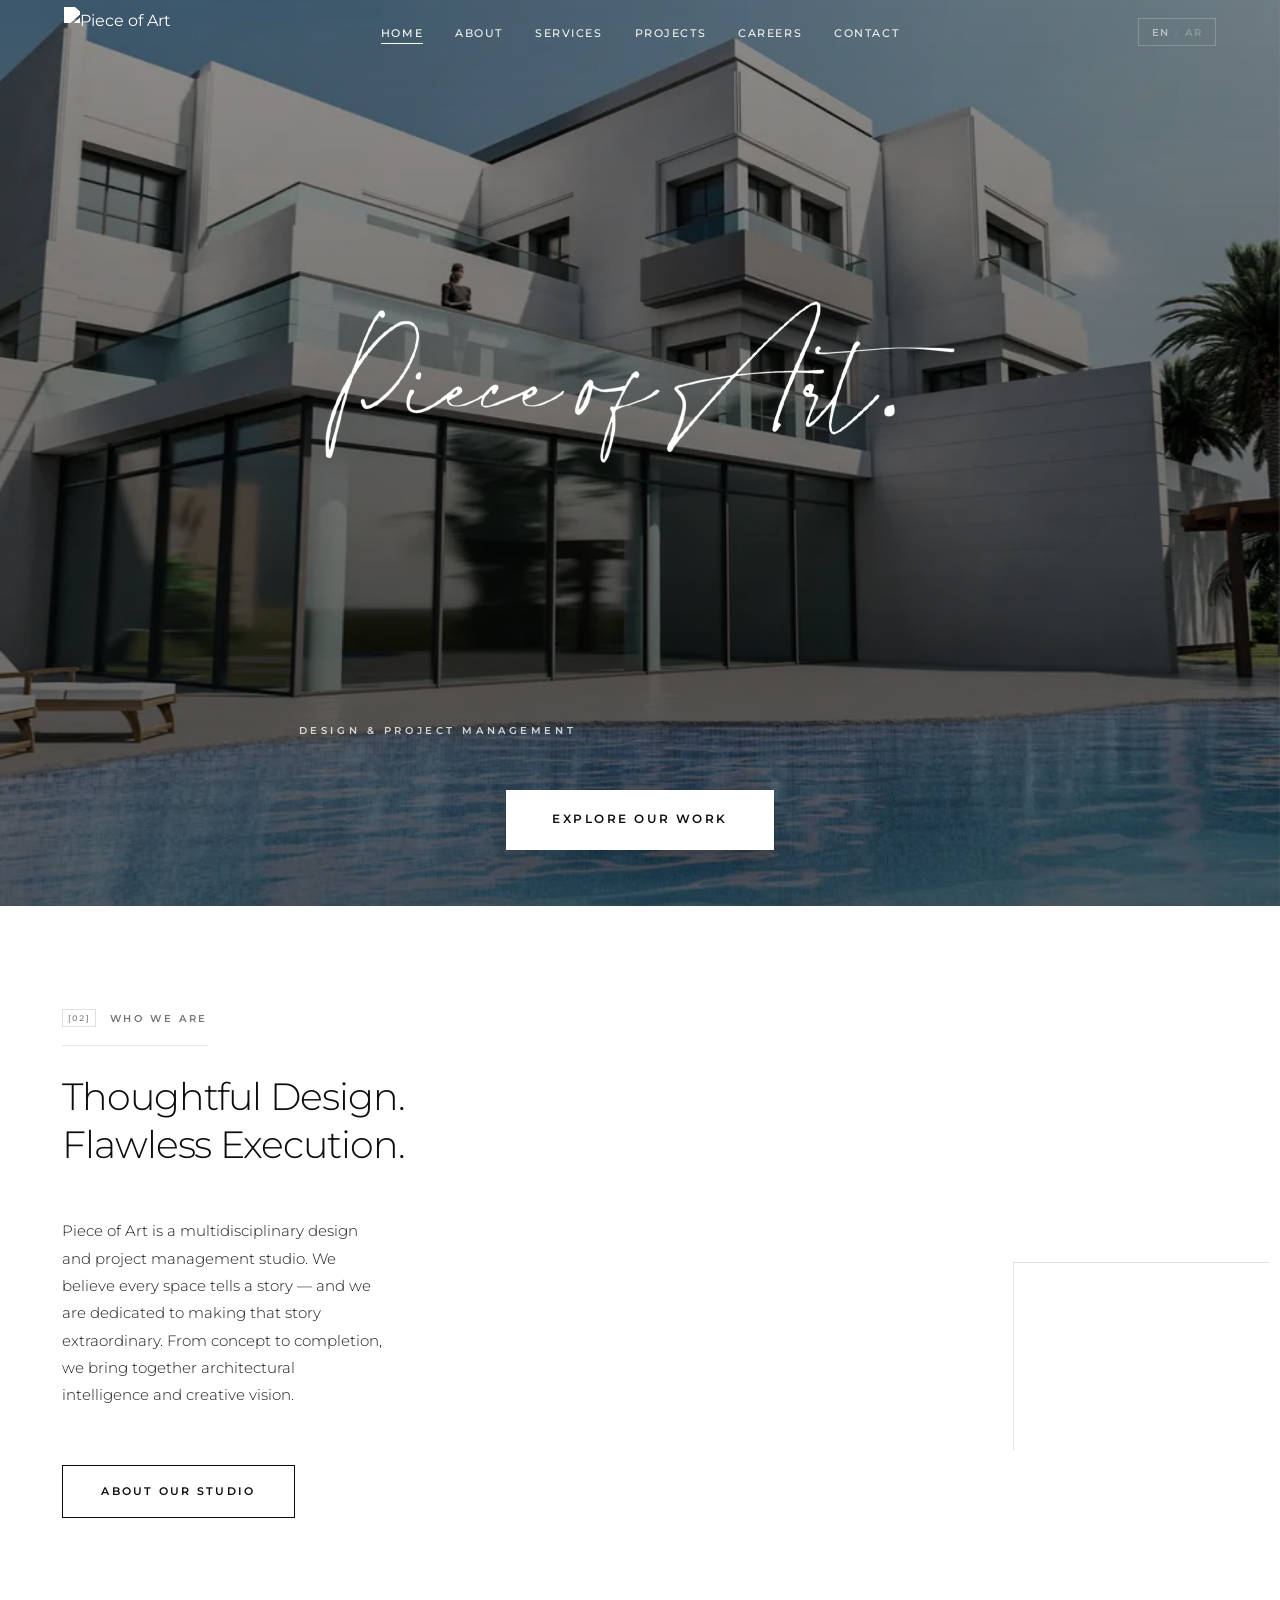
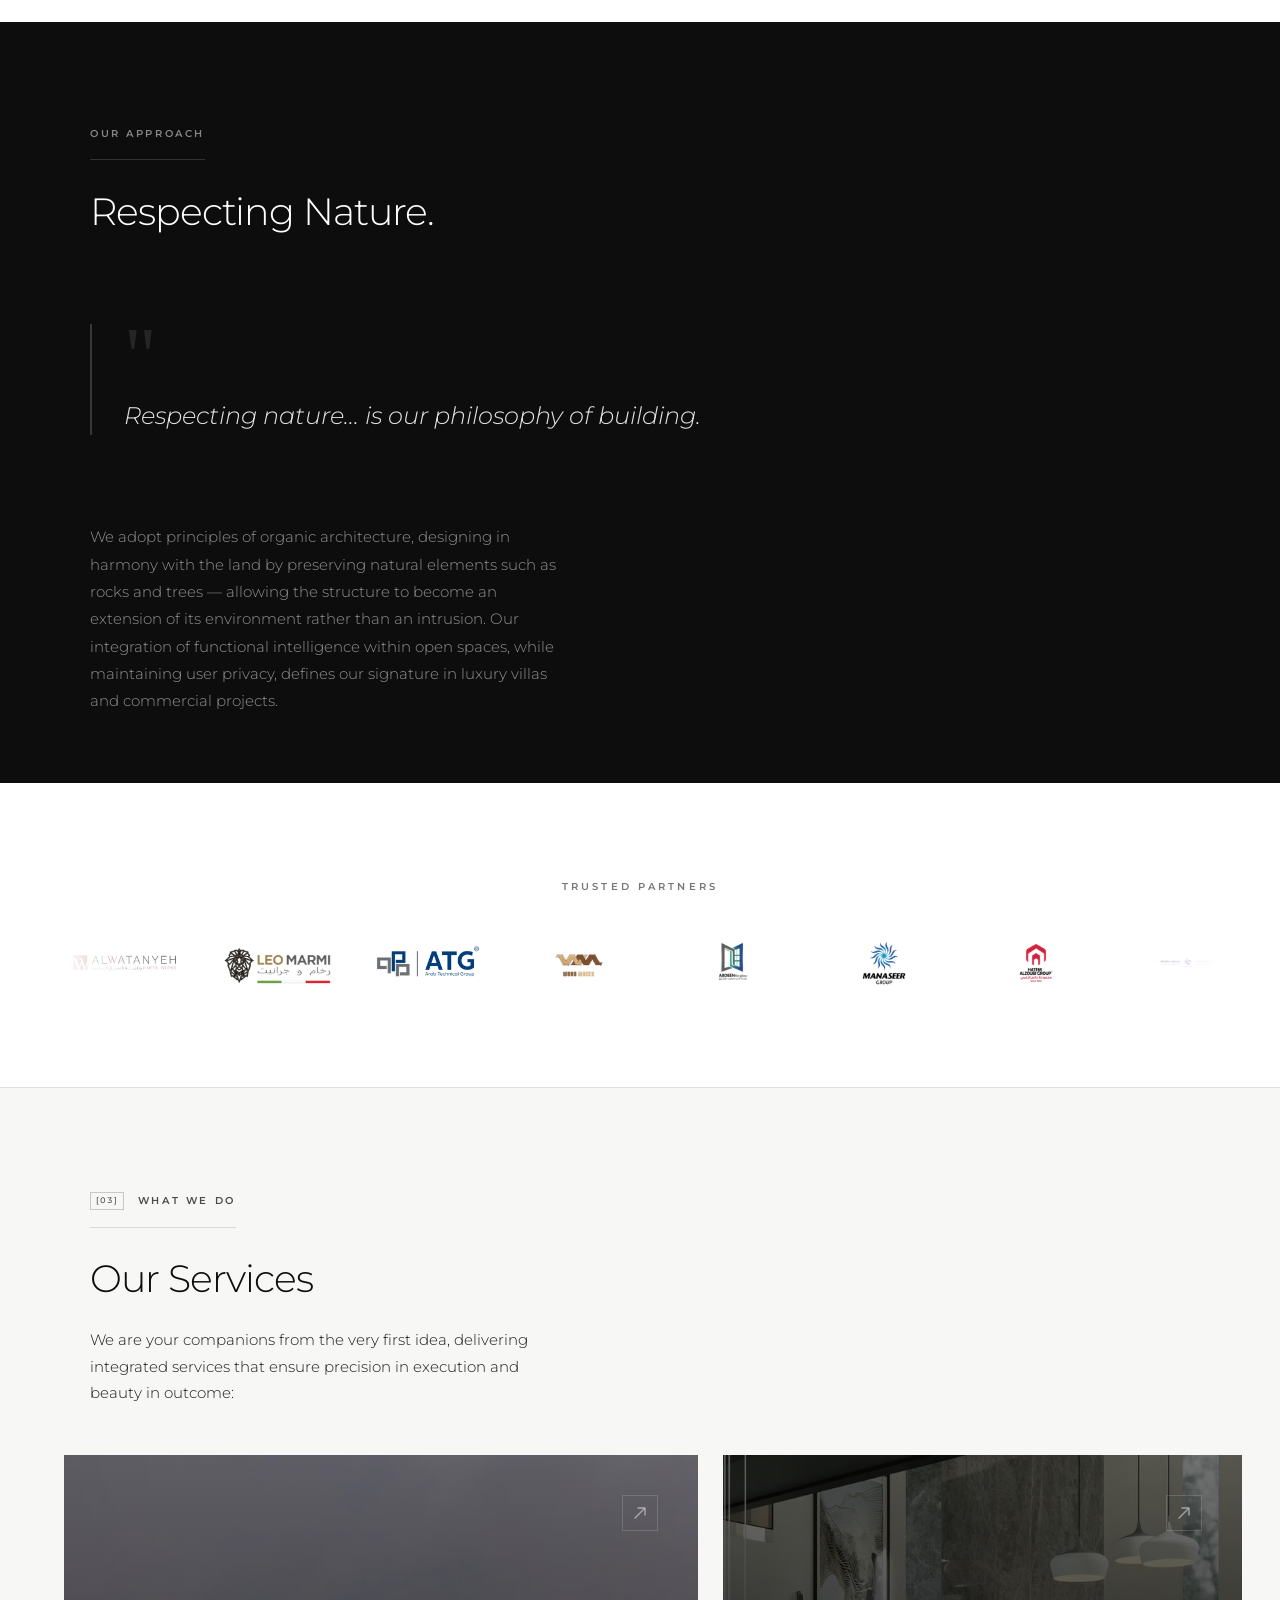
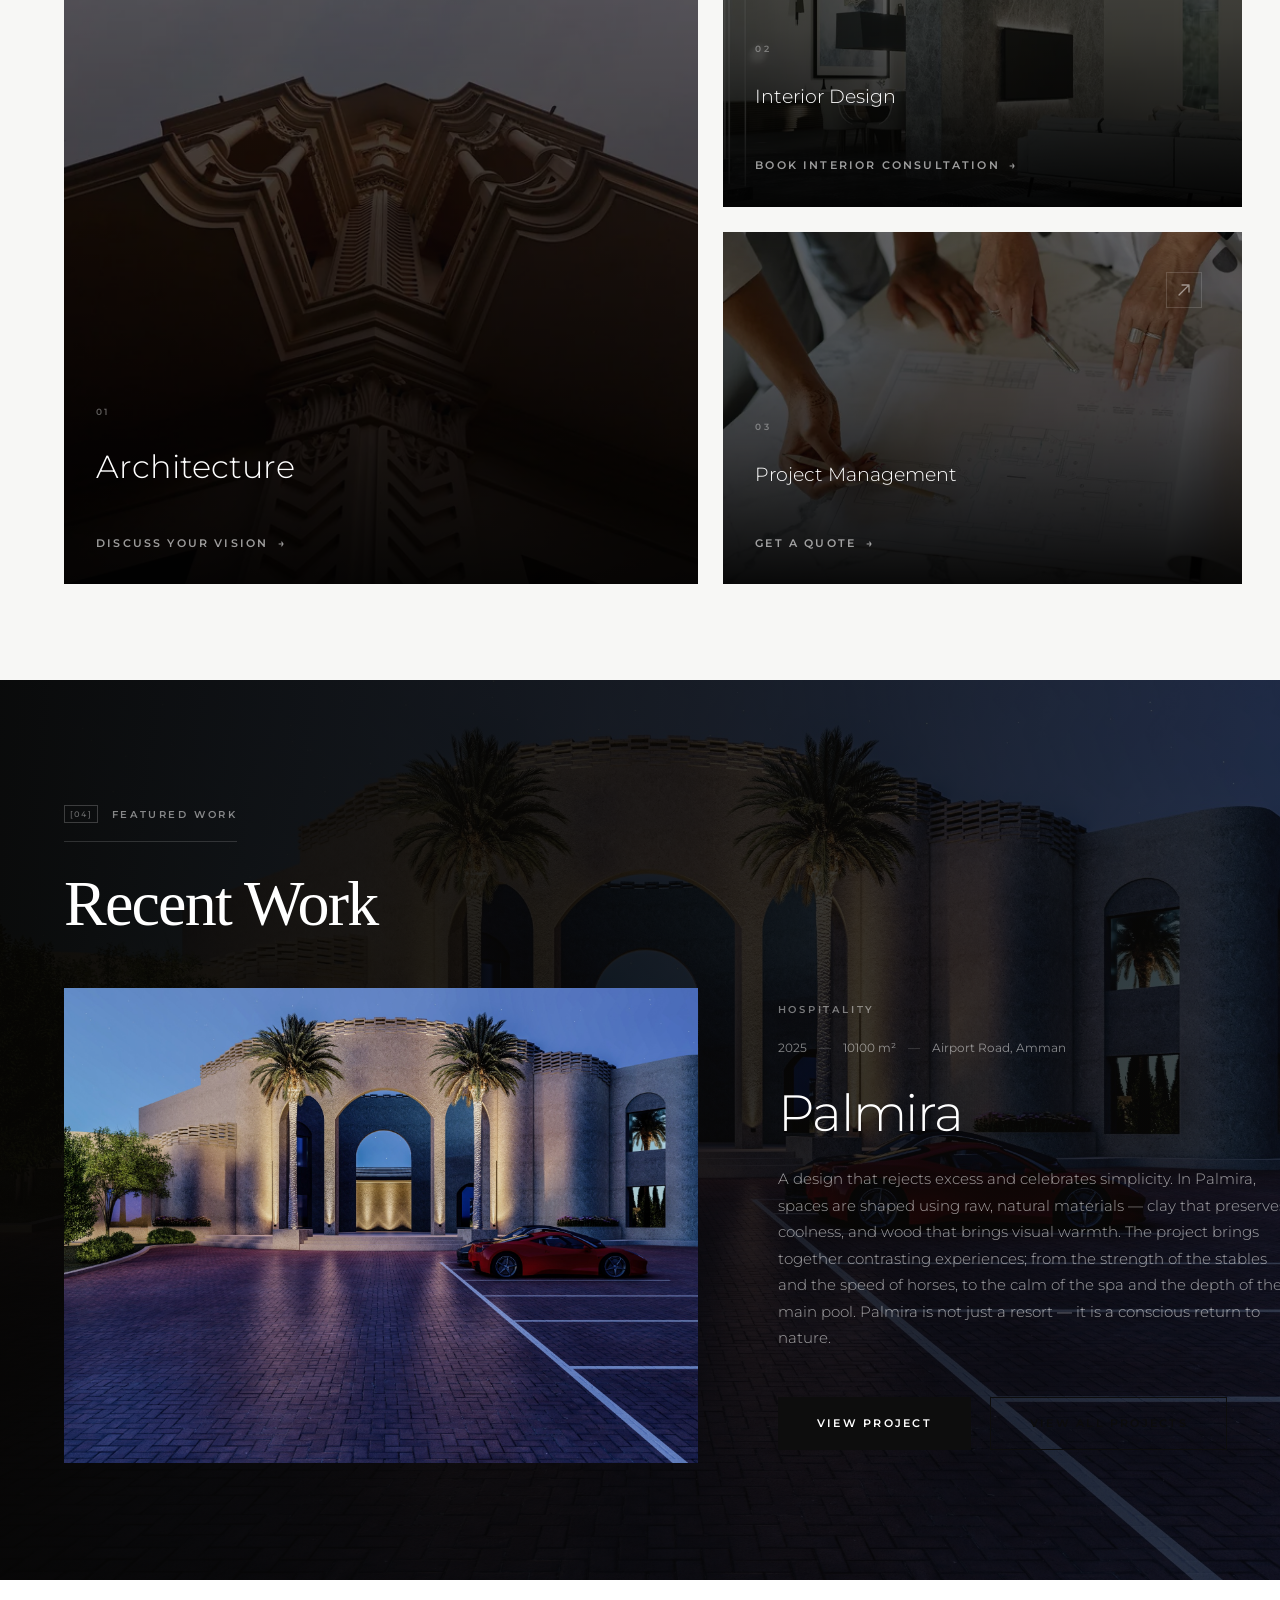
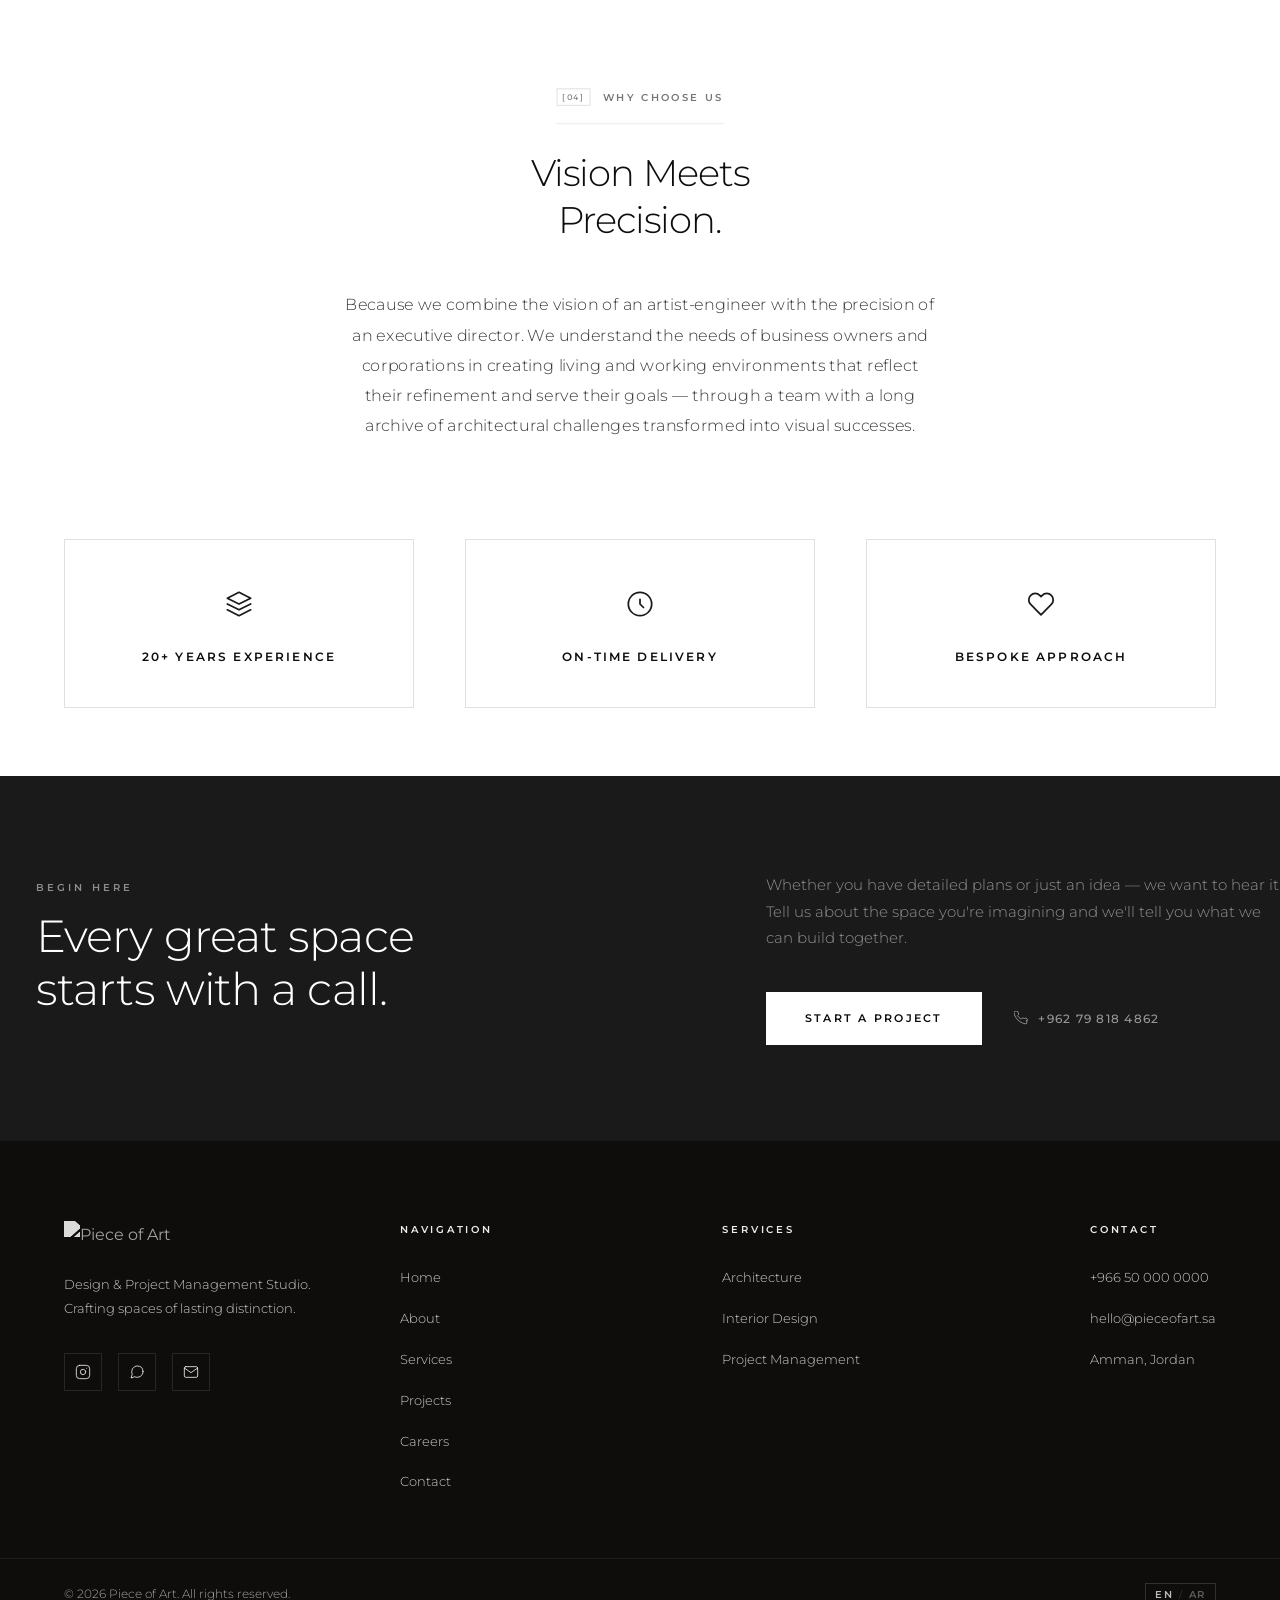
==== commit 02bb44f7: "Center home hero vertically, tighten element spacing - Override align-items:end with align-items:cen" ====
--- a/index.html
+++ b/index.html
@@ -31,7 +31,7 @@
   <link rel="preload" as="image" href="Assets/images/webp/hero-main.webp" fetchpriority="high" type="image/webp" />
 
   <!-- Full stylesheet deferred — not on critical path -->
-  <link rel="stylesheet" href="css/style.min.css?v=41" />
+  <link rel="stylesheet" href="css/style.min.css?v=42" />
 
   <!-- JSON-LD structured data -->
   <script type="application/ld+json">
--- a/css/style.min.css
+++ b/css/style.min.css
@@ -1 +1 @@
-@keyframes pageFadeIn{0%{opacity:0}to{opacity:1}}@keyframes modalSlideUp{0%{transform:translateY(100%)}to{transform:translateY(0)}}@keyframes heroMediaIn{0%{opacity:0}to{opacity:1}}@keyframes heroKenSubtle{0%{transform:scale(1.04) translate(0,0)}to{transform:scale(1.09) translate(-.6%,.4%)}}@keyframes scrollLine{0%{transform:scaleY(0);opacity:0}30%{opacity:1}to{transform:scaleY(1);opacity:0}}@keyframes marqueeScroll{0%{transform:translateX(0)}to{transform:translateX(-50%)}}@keyframes bpDraw{to{stroke-dashoffset:0;opacity:.06}}@keyframes bpCircle{0%{stroke-dashoffset:400;opacity:0}20%{opacity:.06}to{stroke-dashoffset:0;opacity:.05}}@keyframes bpReveal{to{opacity:1;transform:translateY(0)}}@keyframes pageContactFieldIn{0%{opacity:0;transform:translateY(12px)}to{opacity:1;transform:translateY(0)}}@keyframes kenBurns{0%{transform:scale(1)}to{transform:scale(1.07)}}:root{--color-black:#0d0d0d;--color-dark:#1a1a1a;--color-mid:#3a3a3a;--color-muted:#767676;--color-border:#e0e0e0;--color-light-bg:#f7f7f5;--color-white:#ffffff;--font-primary:'Montserrat', sans-serif;--font-cursive:'Pinyon Script', cursive;--nav-height:64px;--max-width:1440px;--gutter:clamp(20px, 5vw, 80px);--space-section:clamp(64px, 8vw, 96px);--space-gap:clamp(24px, 4vw, 60px);--space-gap-sm:clamp(16px, 2vw, 32px);--ease-out:cubic-bezier(0.22, 1, 0.36, 1);--ease-out-expo:cubic-bezier(0.19, 1, 0.22, 1);--transition:0.4s var(--ease-out)}*,::after,::before{box-sizing:border-box;margin:0;padding:0}html{margin:0;padding:0;scroll-behavior:smooth;-webkit-text-size-adjust:100%;overflow-x:clip}body{font-family:var(--font-primary);font-size:clamp(14px,2.5vw,16px);font-weight:400;color:var(--color-dark);background:#fafafa;line-height:1.7;animation:pageFadeIn .5s ease both;padding-top:var(--nav-height);overflow-x:hidden}body.page-home{animation:none;opacity:1;padding-top:0}img{max-width:100%;height:auto}.card img,.hero img,.image-wrap img{width:100%;height:100%;object-fit:cover}a{color:inherit;text-decoration:none}ul{list-style:none}button{cursor:pointer;border:0;background:0 0;font-family:inherit}.ab-scope__desc,.ab-who__body,p{max-width:65ch}[class*=__content]>*,[class*=__grid]>*,[class*=__inner]>*,[class*=__layout]>*,[class*=__text]{min-width:0}.container{max-width:1440px;margin:0 auto;padding-inline:clamp(20px,5vw,80px)}@media (max-width:480px){.container,.services__grid{padding-inline:16px}}.section-inner{max-width:1100px;width:100%;margin-inline:auto}section{padding-block:var(--space-section)}.section--gray{background:var(--color-light-bg)}.section--gray .section-intro__index,.section--gray .section-intro__tag{color:#4a4a4a}.section--gray .section-intro__index{border-color:#c8c8c8}.section--gray .section-intro__label{border-bottom-color:rgba(0,0,0,.12)}.page-content--offset{padding-top:0}.image-wrap{overflow:hidden}.section-label{display:block;font-family:var(--font-primary);font-size:.61rem;font-weight:600;letter-spacing:.32em;text-transform:uppercase;color:var(--color-muted);margin-bottom:.75rem}h2{margin-bottom:1.25rem}.section-label--light{color:rgba(255,255,255,.5)}.section-title{font-family:var(--font-primary);font-size:clamp(2.1rem,3.8vw,3.2rem);font-weight:300;color:var(--color-black);line-height:1.18;letter-spacing:-.025em;max-width:100%;overflow-wrap:break-word}.cursive-title{font-family:var(--font-cursive);font-size:clamp(3.4rem,6.2vw,5.6rem);font-weight:400;letter-spacing:0;line-height:1;max-width:100%}.section-header{margin-bottom:3.5rem}.section-header--center{text-align:center}.body-text{font-family:var(--font-primary);font-size:.95rem;font-weight:300;color:var(--color-dark);line-height:1.8;max-width:32ch}.arch-rule{display:block;width:48px;height:1px;background:var(--color-border);margin:1.5rem 0}.section-intro{margin-bottom:3rem}.section-intro--center{text-align:center}.section-intro--center .section-intro__label{justify-content:center}.section-intro--center .section-intro__sub{margin-left:auto;margin-right:auto}.section-intro__label{display:inline-flex;align-items:center;gap:.85rem;padding-bottom:1.1rem;margin-bottom:1.7rem;border-bottom:1px solid rgba(0,0,0,.09)}.section-intro__index,.section-intro__tag{font-family:var(--font-primary);color:var(--color-muted)}.section-intro__index{font-size:.52rem;font-weight:500;letter-spacing:.14em;border:1px solid var(--color-border);padding:.22em .58em;line-height:1.5;font-variant-numeric:tabular-nums;flex-shrink:0}.section-intro__tag{font-size:.62rem;font-weight:600;letter-spacing:.26em;text-transform:uppercase}.section-intro__heading{font-family:var(--font-primary);font-size:clamp(1.8rem,3vw,2.6rem);font-weight:300;color:var(--color-black);line-height:1.25;letter-spacing:-.01em;margin-bottom:0}.section-intro__heading--script{font-family:var(--font-cursive);font-size:clamp(2.8rem,5vw,4.5rem);font-weight:400;letter-spacing:0;line-height:1.1}.btn,.section-intro__sub{font-family:var(--font-primary)}.section-intro__sub{font-size:.92rem;font-weight:300;color:var(--color-dark);line-height:1.8;max-width:48ch;margin-top:1.5rem}.section-intro--light .section-intro__label{border-bottom-color:rgba(255,255,255,.15)}.section-intro--light .section-intro__index{color:rgba(255,255,255,.4);border-color:rgba(255,255,255,.2)}.section-intro--light .section-intro__tag{color:rgba(255,255,255,.5)}.section-intro--light .section-intro__heading{color:#fff}.btn{display:inline-block;font-size:.7rem;font-weight:600;letter-spacing:.2em;text-transform:uppercase;padding:1rem 2.4rem;border:1px solid transparent;transition:all .3s ease;white-space:nowrap;position:relative;overflow:hidden;align-self:flex-start;margin-top:2rem}.btn:hover{transform:translateY(-1px)}.ab-cta__inner .btn,.cta__actions .btn,.fp-card__actions .btn,.hero__copy .btn,.modal-details .btn,.navbar__actions .btn,.page-header__actions .btn,.prefooter__actions .btn,.services-hero__actions .btn{margin-top:0}.btn--dark{background:var(--color-black);color:var(--color-white);border-color:var(--color-black)}.btn--dark:hover{background:0 0;color:var(--color-black)}.btn--light{background:var(--color-white);color:var(--color-black);border-color:var(--color-white)}.btn--light:hover,.btn--outline{background:0 0;color:var(--color-white)}.btn--outline{color:var(--color-black);border-color:var(--color-black)}.btn--outline:hover{background:var(--color-black);color:var(--color-white)}.btn--outline-light{background:0 0;color:var(--color-white);border-color:rgba(255,255,255,.45)}.btn--outline-light:hover{border-color:var(--color-white);background:var(--color-white);color:var(--color-black)}.stack{display:flex;flex-direction:column;gap:1.25rem}.flow>*+*{margin-top:1.25rem}.flow h1+p,.flow h2+p{margin-top:2rem}.flow h1+.btn,.flow h2+.btn,.flow p+.btn,.flow p+.hero__actions{margin-top:3.5rem}#scroll-progress{position:fixed;top:0;left:0;height:2px;width:0%;background:var(--color-dark);z-index:9999;transition:width .1s linear}.reveal{opacity:0;transition:opacity .9s var(--ease-out),transform .9s var(--ease-out)}.reveal[data-reveal=up]{transform:translateY(24px)}.reveal[data-reveal=left]{transform:translateX(-20px)}.reveal[data-reveal=right]{transform:translateX(20px)}.reveal[data-reveal=scale]{transform:scale(.96)}.reveal[data-reveal=fade]{transform:none}.reveal.is-visible{opacity:1;transform:none}.reveal[style*="--stagger-i"].is-visible{transition-delay:calc(var(--stagger-i, 0)*.12s)}.reveal--delay,.reveal--delay.is-visible{transition-delay:.18s}.reveal--delay-2,.reveal--delay-2.is-visible{transition-delay:.34s}.lang-switch{display:flex;align-items:center;gap:.35rem;font-size:.65rem;font-weight:600;letter-spacing:.14em;color:var(--color-muted);padding:.4rem .8rem;border:1px solid var(--color-border);transition:all .3s ease;background:0 0;cursor:pointer}.lang-switch:hover{border-color:var(--color-dark);color:var(--color-dark)}.lang-switch__ar,.lang-switch__en{opacity:.45;transition:opacity .3s ease}.lang-switch__ar.active,.lang-switch__en.active{opacity:1}.lang-switch__divider{opacity:.3;font-weight:300}.lang-switch--small{font-size:.6rem;padding:.3rem .6rem;color:rgba(255,255,255,.72);border-color:rgba(255,255,255,.15)}.lang-switch--small:hover{color:#fff;border-color:rgba(255,255,255,.4)}.navbar{position:fixed;top:0;left:0;width:100%;height:var(--nav-height);z-index:1000;display:flex;align-items:center;background:0 0;border-bottom:none;box-shadow:none;transition:background .3s ease,border-color .3s ease,box-shadow .3s ease,backdrop-filter .3s ease,-webkit-backdrop-filter .3s ease}.navbar.scrolled{background:rgba(255,255,255,.95);-webkit-backdrop-filter:blur(10px);backdrop-filter:blur(10px);border-bottom:1px solid var(--color-border);box-shadow:none}.page-static .navbar.scrolled{background:rgba(255,255,255,.96);-webkit-backdrop-filter:blur(12px);backdrop-filter:blur(12px);border-bottom:1px solid var(--color-border);box-shadow:0 4px 24px rgba(0,0,0,.06)}.navbar__inner{width:100%;min-height:100%;justify-content:space-between}.navbar__inner,.navbar__logo{display:flex;align-items:center}.navbar__logo img{width:clamp(8rem,22vw,11rem);filter:none;display:block}.nav-link{font-size:.7rem;font-weight:500;letter-spacing:.14em;text-transform:uppercase;color:var(--color-dark);position:relative}.nav-link::after{content:"";position:absolute;bottom:-4px;left:0;width:0;height:1px;background:currentColor;transition:width .3s var(--ease-out)}.nav-link.active::after,.nav-link:hover::after{width:100%}.navbar__nav{display:none}.navbar__actions,.navbar__nav ul{display:flex;gap:2rem;align-items:center}.navbar__actions{gap:1rem}.navbar__hamburger{display:flex;flex-direction:column;gap:5px;padding:.4rem}.navbar__hamburger span{display:block;width:22px;height:1.5px;background:var(--color-dark);transition:.3s}.navbar__hamburger.open span:nth-child(1){transform:translateY(6.5px) rotate(45deg)}.navbar__hamburger.open span:nth-child(2){opacity:0}.navbar__hamburger.open span:nth-child(3){transform:translateY(-6.5px) rotate(-45deg)}.navbar.nav-open{background:var(--color-black)!important}.navbar.nav-open .lang-switch,.navbar.nav-open .nav-link{color:rgba(255,255,255,.75)!important}.navbar.nav-open .navbar__hamburger span{background:#fff!important}.navbar.nav-open .lang-switch{border-color:rgba(255,255,255,.25)!important}.navbar.nav-open .lang-switch__divider{color:rgba(255,255,255,.3)!important}.navbar.nav-open .navbar__logo img{filter:brightness(0) invert(1)!important}.mobile-nav{position:fixed;inset:0;height:100vh;background:var(--color-black);z-index:800;display:flex;justify-content:center;opacity:0;visibility:hidden;transition:opacity .4s ease,visibility .4s ease}.mobile-nav.open{opacity:1;visibility:visible}.hero,.mobile-nav,.mobile-nav ul{width:100%;align-items:center}.mobile-nav ul{display:flex;flex-direction:column;gap:2rem;padding:var(--nav-height) 2rem 2rem}.mobile-nav .nav-link{font-size:1.2rem;font-weight:300;letter-spacing:.18em;color:rgba(255,255,255,.8)}.mobile-nav .nav-link.active,.mobile-nav .nav-link:hover{color:#fff}.mobile-nav .nav-link::after{background:#fff}.hero{position:relative;min-height:calc(100dvh - var(--nav-height));display:grid;grid-template-columns:1fr;gap:var(--space-gap);overflow:hidden;padding-block:0}.hero__bg{position:absolute;inset:0;z-index:0;overflow:hidden}.hero__parallax{position:absolute;inset:-10%0;will-change:transform}.hero__media{width:100%;height:100%;object-fit:cover;object-position:center;display:block;opacity:0;animation:heroMediaIn 1.05s ease forwards,heroKenSubtle 22s ease-in-out .15s infinite alternate}.hero__overlay{position:absolute;inset:0;z-index:1;pointer-events:none;background:linear-gradient(to bottom,rgba(0,0,0,.4),rgba(0,0,0,.6))}.hero__gridline{position:absolute;left:max(1.5rem,10%);top:0;bottom:0;width:1px;background:rgba(255,255,255,.06);z-index:2}.hero__content{position:relative;z-index:3;width:100%;padding:3rem 0;color:#fff;text-align:left}.hero__copy{max-width:32ch;margin:0}.hero__label{margin:0 0 .75rem;font-family:var(--font-primary);font-size:.62rem;font-weight:600;letter-spacing:.34em;text-transform:uppercase;color:rgba(255,255,255,.72);line-height:1.5}.hero__accent{margin:0 0 1.25rem;font-family:var(--font-cursive);font-size:clamp(2.5rem,8vw,6rem);font-weight:400;line-height:1.1;letter-spacing:.01em;color:#fff}.btn--hero{padding:1.2rem 2.85rem;font-size:.72rem;font-weight:600;letter-spacing:.22em;text-transform:uppercase;background:#fff;color:#111;border:1px solid #fff;box-shadow:0 6px 28px rgba(0,0,0,.14);transition:transform .4s cubic-bezier(.22,1,.36,1),box-shadow .4s ease,background .35s ease,color .35s ease,border-color .35s ease}.btn--hero:hover{transform:translateY(-2px);box-shadow:0 14px 44px rgba(0,0,0,.2);background:#f4f4f2;color:#070707;border-color:#f4f4f2}.btn--hero:focus-visible{outline:2px solid #fff;outline-offset:3px}.hero__copy .btn--hero,.hero__copy .hero__accent,.hero__copy .hero__label{opacity:0;transform:translate3d(0,1.15rem,0);transition:opacity .85s cubic-bezier(.22,1,.36,1),transform .85s cubic-bezier(.22,1,.36,1)}.hero.loaded .hero__copy .hero__label{transition-delay:.05s}.hero.loaded .hero__copy .hero__accent{transition-delay:.15s}.hero.loaded .hero__copy .btn--hero{transition-delay:.28s}.hero.loaded .hero__copy .btn--hero,.hero.loaded .hero__copy .hero__accent,.hero.loaded .hero__copy .hero__label{opacity:1;transform:translate3d(0,0,0)}body.page-home .hero__copy .btn--hero,body.page-home .hero__copy .hero__accent,body.page-home .hero__copy .hero__label{opacity:1;transform:translate3d(0,0,0);transition:none}body.page-home .hero__media{opacity:1;animation:heroKenSubtle 22s ease-in-out .15s infinite alternate}.hero__scroll-indicator{position:absolute;bottom:2rem;left:1.5rem;z-index:3;display:flex;flex-direction:column;align-items:center;gap:.75rem}.hero__scroll-indicator span{display:block;width:1px;height:55px;background:rgba(255,255,255,.3);animation:scrollLine 2.2s var(--ease-out) infinite;transform-origin:top center}.hero__scroll-indicator p{font-size:.52rem;font-weight:600;letter-spacing:.28em;text-transform:uppercase;color:rgba(255,255,255,.35);writing-mode:vertical-rl}.about-preview{background:var(--color-white)}.about-preview--sticky{position:relative;z-index:3}.about-preview__grid{display:grid;grid-template-columns:1fr;gap:var(--space-gap);align-items:center}.about-preview__grid>*,.philosophy__grid>*{min-width:0}.about-preview__image{overflow:hidden;min-width:0}.about-preview__img-wrap{width:100%;height:auto;aspect-ratio:4/3;position:relative;max-width:100%;overflow:hidden}.about-preview__img-wrap img,.philosophy__visual img{width:100%;height:100%;object-fit:cover;display:block;transition:transform .9s var(--ease-out)}.about-preview__img-wrap:hover img,.philosophy__visual:hover img{transform:scale(1.04)}.about-preview__accent{position:absolute;bottom:-1rem;right:-1rem;width:55%;height:55%;border:1px solid var(--color-border);z-index:-1}.section-intro,.section-intro__heading,.section-intro__label{max-width:100%;overflow-wrap:break-word}.philosophy__visual{max-width:100%}.philosophy{background:var(--color-black);position:relative;overflow:hidden}.philosophy__grid{display:grid;grid-template-columns:1fr;gap:var(--space-gap);align-items:center;min-height:auto}.philosophy__text{display:flex;flex-direction:column;justify-content:center;position:relative}.philosophy__quote{margin:2.5rem 0;padding:0 0 0 2rem;border-left:2px solid rgba(255,255,255,.18)}.philosophy__quote-mark{font-family:var(--font-cursive);font-size:5rem;line-height:.8;color:rgba(255,255,255,.1);display:block;margin-bottom:.5rem}.philosophy__quote p{font-size:clamp(1.1rem,2vw,1.5rem);font-weight:300;line-height:1.65;color:rgba(255,255,255,.88);font-style:italic}.philosophy__body{color:rgba(255,255,255,.55);max-width:48ch;line-height:1.8}.philosophy__visual{position:relative;overflow:hidden;border-radius:2px}.philosophy__visual img{min-height:clamp(220px,50vw,400px);filter:brightness(.82);transition:transform 1.2s var(--ease-out)}.stats{background:var(--color-white);border-top:1px solid var(--color-border);border-bottom:1px solid var(--color-border)}.stats__grid{display:grid;grid-template-columns:1fr;gap:0}.stat-item{text-align:center;padding:2.5rem 1.5rem;border-bottom:1px solid var(--color-border)}.stat-item:last-child{border-bottom:none}.stat-item__number{display:flex;align-items:baseline;justify-content:center;gap:.2rem;margin-bottom:.75rem}.stat-item__suffix,.stat-item__value{font-weight:300;color:var(--color-black)}.stat-item__value{font-family:var(--font-primary);font-size:clamp(2.4rem,4vw,3.8rem);line-height:1;font-variant-numeric:tabular-nums}.stat-item__suffix{font-size:clamp(1.4rem,2.5vw,2.2rem)}.stat-item__label,.testimonial__author strong{font-size:.65rem;font-weight:600;letter-spacing:.22em;text-transform:uppercase;color:var(--color-muted)}.partners{background:var(--color-white);overflow:hidden;border-bottom:1px solid var(--color-border)}.partners__header{text-align:center;margin-bottom:2.5rem}.partners__marquee{display:flex;overflow:hidden;width:100%;-webkit-mask-image:linear-gradient(to right,transparent 0,#000 10%,#000 90%,transparent 100%);mask-image:linear-gradient(to right,transparent 0,#000 10%,#000 90%,transparent 100%)}.partners__track{display:flex;width:max-content;gap:1rem;flex-wrap:nowrap;will-change:transform;align-items:center;flex-shrink:0;animation:marqueeScroll 55s linear infinite}.partners__logo{flex:0 0 auto;display:flex;align-items:center;justify-content:center;width:clamp(4.75rem,10vw,7.5rem);height:clamp(2rem,6.5vw,3.5rem);box-sizing:border-box;padding-inline:.2rem}.partners__logo img{display:block;max-width:100%;max-height:100%;width:auto;height:auto;object-fit:contain;object-position:center}.services__grid{min-height:200px;width:100%;max-width:1440px;margin-inline:auto;padding-inline:var(--gutter)}.svc-grid,.svc-stack{display:grid;grid-template-columns:1fr}.svc-grid{gap:var(--space-gap-sm);min-height:auto}.svc-stack{gap:1.5rem}.svc-card{position:relative;overflow:hidden;cursor:pointer;background:var(--color-black);height:100%}.svc-card--small{flex:1}.svc-card__bg{position:absolute;inset:0;z-index:0;transition:transform .9s var(--ease-out)}.fp-bg img,.svc-card__bg img{width:100%;height:100%;object-fit:cover}.svc-card__bg img{opacity:.5;transition:opacity .6s ease}.svc-card:hover .svc-card__bg{transform:scale(1.05)}.svc-card:hover .svc-card__bg img{opacity:.65}.svc-card__overlay{position:absolute;inset:0;background:linear-gradient(to top,rgba(0,0,0,.92)0,rgba(0,0,0,.4) 50%,rgba(0,0,0,.1) 100%);z-index:1}.svc-card__body{position:relative;z-index:2;padding:2rem;display:flex;flex-direction:column;height:100%;min-height:320px;justify-content:flex-end;gap:.75rem}.svc-card--small .svc-card__body{min-height:0;padding:2rem}.svc-card__num{font-size:.55rem;font-weight:600;letter-spacing:.28em;text-transform:uppercase;color:rgba(255,255,255,.35);display:block;margin-bottom:1rem}.svc-card__desc,.svc-card__title{font-weight:300;margin-bottom:.75rem}.svc-card__title{font-size:clamp(1.4rem,2.5vw,2rem);color:#fff;line-height:1.2}.svc-card--small .svc-card__title{font-size:1.2rem}.svc-card__desc{font-size:.88rem;color:rgba(255,255,255,.62);line-height:1.7;max-width:65ch;max-height:0;overflow:hidden;opacity:0;transition:max-height .5s var(--ease-out),opacity .5s ease,margin .4s ease}.svc-card:hover .svc-card__desc{max-height:8rem;opacity:1}.svc-card__link{font-size:.68rem;font-weight:600;letter-spacing:.2em;text-transform:uppercase;color:rgba(255,255,255,.6);display:inline-flex;align-items:center;gap:.6rem;transition:color .3s ease,gap .3s ease}.svc-card:hover .svc-card__link{color:#fff;gap:1rem}.svc-card__arrow{position:absolute;top:2.5rem;right:2.5rem;z-index:2;width:36px;height:36px;border:1px solid rgba(255,255,255,.15);display:flex;align-items:center;justify-content:center;color:rgba(255,255,255,.5);transition:all .35s var(--ease-out)}.svc-card:hover .svc-card__arrow{background:rgba(255,255,255,.1);border-color:rgba(255,255,255,.4);color:#fff}.featured-project{position:relative;background:var(--color-black);min-height:100vh;overflow:hidden;display:flex;align-items:stretch;padding:0}.fp-bg,.fp-overlay{position:absolute;inset:0;z-index:0}.fp-bg img{object-position:center;opacity:.45}.fp-overlay{z-index:1;background:linear-gradient(to right,rgba(6,5,3,.92)0,rgba(6,5,3,.65) 55%,rgba(6,5,3,.3) 100%)}.fp-stage{position:relative;z-index:2;width:100%;display:flex;align-items:center}.fp-card{display:grid;grid-template-columns:1fr;gap:2.5rem;align-items:center;margin-top:3rem}.fp-card__thumb{position:relative;overflow:hidden}.fp-card__thumb img{width:100%;height:auto;aspect-ratio:4/3;object-fit:cover;display:block;transition:transform .9s var(--ease-out);filter:brightness(.92)}.fp-card:hover .fp-card__thumb img{transform:scale(1.04)}.fp-card__info{color:#fff}.fp-card__category{display:block;font-size:.62rem;font-weight:600;letter-spacing:.28em;text-transform:uppercase;color:rgba(255,255,255,.45);margin-bottom:1.2rem}.fp-card__meta{display:flex;align-items:center;gap:.75rem;font-size:.78rem;font-weight:400;color:rgba(255,255,255,.5);margin-bottom:1.6rem}.fp-card__meta-sep{color:rgba(255,255,255,.25)}.fp-card__title{font-size:clamp(2rem,4vw,3.2rem);font-weight:300;line-height:1.15;color:#fff;margin-bottom:1.5rem;letter-spacing:-.02em}.fp-card__desc{font-size:.92rem;font-weight:300;line-height:1.8;color:rgba(255,255,255,.62);max-width:65ch;margin-bottom:2.8rem}.fp-card__actions{display:flex;gap:1.2rem;align-items:center;flex-wrap:wrap}.testimonials{background:var(--color-light-bg)}.testimonials__grid{display:grid;grid-template-columns:1fr;gap:var(--space-gap-sm);margin-top:3rem}.testimonial{background:var(--color-white);padding:3rem 2.5rem;position:relative;border:1px solid var(--color-border);transition:box-shadow .4s ease,transform .4s ease}.testimonial:hover{box-shadow:0 12px 40px rgba(0,0,0,.07);transform:translateY(-4px)}.testimonial__quote-mark{font-family:var(--font-cursive);font-size:4rem;line-height:.7;color:var(--color-border);display:block;margin-bottom:1.2rem;user-select:none}.testimonial__text{font-size:.93rem;font-weight:300;line-height:1.9;color:var(--color-mid);margin-bottom:2rem;font-style:italic}.testimonial__author{display:flex;flex-direction:column;gap:.2rem;font-style:normal}.testimonial__author strong{font-size:.78rem;letter-spacing:.08em;color:var(--color-black)}.testimonial__author span{font-size:.75rem;color:var(--color-muted)}.whyus{background:var(--color-white)}.whyus__inner{text-align:center;max-width:56rem;margin:0 auto}.svc-block__list li,.whyus__body{font-weight:300;color:var(--color-mid)}.whyus__body{font-size:1.05rem;line-height:1.85;max-width:56ch;margin:0 auto 4rem}.whyus__pillars{display:grid;grid-template-columns:1fr;gap:var(--space-gap);margin-top:3.5rem}.whyus__pillar{display:flex;flex-direction:column;align-items:center;gap:1.2rem;padding:2.5rem 2rem;border:1px solid var(--color-border);transition:border-color .3s ease,box-shadow .3s ease}.whyus__pillar:hover{border-color:var(--color-dark);box-shadow:0 8px 30px rgba(0,0,0,.06)}.whyus__pillar-icon{width:48px;height:48px;display:flex;align-items:center;justify-content:center;color:var(--color-dark)}.whyus__pillar-icon svg{width:28px;height:28px}.whyus__pillar-title{font-size:.75rem;font-weight:600;letter-spacing:.18em;text-transform:uppercase;color:var(--color-black);text-align:center}.cta{position:relative;background:var(--color-black);overflow:hidden;padding:5rem 0}.cta__bg{position:absolute;inset:0;background:radial-gradient(ellipse 70% 70%at 60% 50%,rgba(255,255,255,.035)0,transparent 70%),linear-gradient(135deg,#0d0d0d 0,#1f1f1d 100%)}.cta__inner{position:relative;z-index:1;text-align:center;max-width:700px;margin:0 auto}.cta__title{font-family:var(--font-cursive);font-size:clamp(3rem,6vw,5.5rem);font-weight:400;color:#fff;line-height:1.05;margin-bottom:1.5rem}.cta__subtitle{font-size:.95rem;font-weight:300;color:rgba(255,255,255,.55);line-height:1.9;max-width:46ch;margin:0 auto 3rem}.cta__actions{display:flex;gap:1.2rem;justify-content:center;flex-wrap:wrap}.cta--compact .cta__title{font-size:clamp(2.4rem,5vw,3.8rem)}.cta--compact .cta__subtitle{margin-bottom:2rem}.btn--sm{padding:.75rem 1.65rem;font-size:.62rem}.page-header{background:var(--color-white);border-bottom:1px solid var(--color-border)}.page-header--services{background:linear-gradient(180deg,#fff 0%,var(--color-light-bg) 55%,#fff 100%)}.page-header--blueprint,section.page-header--careers{position:relative;overflow:hidden}.blueprint-bg{position:absolute;inset:0;pointer-events:none;color:var(--color-dark)}.blueprint-svg{width:100%;height:100%;display:block}.bp-line{fill:none;stroke:currentColor;stroke-width:.5;opacity:.06;stroke-dasharray:2000;stroke-dashoffset:2000;animation:bpDraw 6s ease-out forwards}.bp-line--1{animation-delay:.3s}.bp-line--2{animation-delay:.8s}.bp-line--3{animation-delay:1.4s;opacity:.04}.bp-line--4{animation-delay:2s;opacity:.04}.bp-line--diag{opacity:.03;stroke-dasharray:3000;stroke-dashoffset:3000}.bp-circle{fill:none;stroke:currentColor;stroke-width:.4;opacity:0;stroke-dasharray:400;stroke-dashoffset:400;animation:bpCircle 4s ease-out forwards}.bp-circle--sm{stroke-width:.3}.bp-reveal{opacity:0;transform:translateY(22px);animation:bpReveal .7s cubic-bezier(.165,.84,.44,1) forwards;animation-delay:calc(var(--r)*.15s + .1s)}.bp-line{animation-delay:calc(var(--r, 1)*.2s + .9s)}.bp-line--1{--r:1}.bp-line--2{--r:2}.bp-line--3{--r:3}.bp-line--4{--r:4}.bp-line--diag{animation-delay:1.6s}.bp-circle{animation-delay:1.8s}.bp-circle--sm{animation-delay:2.2s}.page-header--careers .page-header__content,.page-header__content{position:relative;z-index:1}.page-header__title{font-family:var(--font-primary);font-size:clamp(2rem,4vw,3.2rem);font-weight:300;color:var(--color-black);line-height:1.18;letter-spacing:-.03em;max-width:22ch;margin-bottom:1.25rem}.page-header__subtitle{font-size:.98rem;font-weight:300;color:var(--color-muted);line-height:1.85;max-width:58ch;margin-bottom:2rem}section.page-header--careers{padding-block:clamp(2rem,4vw,2.85rem) clamp(1.5rem,2.8vw,2rem);border-bottom:1px solid var(--color-border);background:#fff}.page-header--careers__visual{position:absolute;inset:0;pointer-events:none}.page-header--careers__photo{position:absolute;inset:0;background:url(../Assets/images/hero-main.jpg)center/cover no-repeat;opacity:.08}.page-header--careers__scrim{position:absolute;inset:0;background:linear-gradient(180deg,rgba(255,255,255,.55)0,#fff 92%)}.page-header--careers .careers-hero__title{font-size:clamp(2.35rem,5vw,3.95rem);font-weight:500;letter-spacing:-.035em;max-width:18ch;margin-bottom:1rem}.page-header--careers .careers-hero__sub{color:#4a4a4a;margin-bottom:0;line-height:1.78;max-width:52ch}.page-header__actions{display:flex;flex-wrap:wrap;gap:1rem;margin-bottom:2rem}.page-header__trust{font-size:.8rem;font-weight:400;color:var(--color-muted);max-width:54ch;line-height:1.7;border-top:1px solid var(--color-border);padding-top:1.5rem}.svc-block{background:var(--color-white);position:relative}.svc-block--gray,section.careers-section{background:var(--color-light-bg)}.svc-block__grid{display:grid;grid-template-columns:1fr;gap:2rem;align-items:center}.svc-block--reverse .svc-block__image,.svc-block--reverse .svc-block__image-container{order:2}.svc-block--reverse .svc-block__content{order:1}.svc-block__image{position:relative;overflow:hidden;border-radius:2px;background:var(--color-border)}.svc-block__image img{width:100%;min-height:380px;object-fit:cover;transition:transform .65s var(--ease-out)}.svc-block:hover .svc-block__image-wrap img,.svc-block__image:hover img{transform:scale(1.03)}.svc-block__number{font-size:.8rem;font-weight:600;letter-spacing:.2em;color:var(--color-muted);display:block;margin-bottom:1rem}.svc-block__title{margin-bottom:1.5rem}.svc-block__title-script{font-family:var(--font-cursive);font-size:clamp(2.8rem,4vw,3.8rem);font-weight:400;color:var(--color-black);line-height:1.05;display:block;margin-bottom:2rem}.svc-block__body{font-size:.95rem;font-weight:300;color:var(--color-dark);line-height:1.9;margin-bottom:2.5rem;max-width:45ch}.svc-block__list{gap:1.5rem 2rem;margin-bottom:3.5rem}.svc-block__list li{position:relative;padding-left:1.5rem;margin-bottom:.65rem;font-size:.88rem;line-height:1.55}.svc-block__list li::before{content:"";position:absolute;left:0;top:.55em;width:4px;height:4px;background:var(--color-dark);border-radius:50%}.svc-block__cta{margin-top:.25rem}section.careers-section{padding-block:clamp(2rem,4vw,2.75rem) var(--space-section)}.jobs-header{margin-bottom:1.35rem}.jobs-count{font-size:.72rem;font-weight:600;letter-spacing:.14em;text-transform:uppercase;color:var(--color-muted)}.jobs-list{display:flex;flex-direction:column;gap:.75rem}.job-item{border:1px solid rgba(0,0,0,.08);border-radius:12px;background:var(--color-white);overflow:hidden;transition:box-shadow .3s var(--ease-out),transform .3s var(--ease-out)}.job-item:not(.open):hover{box-shadow:0 10px 36px rgba(0,0,0,.07);transform:translateY(-2px)}.job-row{display:flex;align-items:center;justify-content:space-between;gap:1rem 1.5rem;padding:1.4rem 1.35rem;cursor:pointer;transition:background .25s ease}.job-row:hover{background:rgba(247,247,245,.65)}.job-item.open .job-row{background:var(--color-light-bg)}.job-item.open{box-shadow:0 12px 40px rgba(0,0,0,.08)}.job-row__left{flex:1;min-width:0}.job-row__titleline{display:flex;align-items:baseline;flex-wrap:wrap;gap:.5rem .65rem}.job-title{font-family:var(--font-primary);font-size:clamp(1.05rem,2.1vw,1.2rem);font-weight:600;color:var(--color-black);letter-spacing:-.02em;line-height:1.25;margin:0}.job-meta{margin:.45rem 0 0;font-size:.78rem;font-weight:400;color:#8a8a8a;line-height:1.45}.job-meta__sep{margin:0 .35rem;opacity:.4}.job-badge{display:inline-block;font-size:.5rem;font-weight:600;letter-spacing:.1em;text-transform:uppercase;padding:.28em .65em;border-radius:999px;background:rgba(13,13,13,.06);color:#3d3d3d;vertical-align:middle}.job-row__right{display:flex;align-items:center;gap:.65rem;flex-shrink:0}.job-date,.job-desc h4{font-size:.65rem;text-transform:uppercase}.job-date{font-weight:500;letter-spacing:.08em;color:#b5b5b5;white-space:nowrap}.job-arrow,.job-toggle{display:flex;align-items:center}.job-arrow{color:var(--color-black);transition:transform .3s var(--ease-out)}.job-row:hover .job-arrow{transform:translateX(5px)}.job-toggle{justify-content:center;color:#a0a0a0;transition:transform .25s ease}.job-item.open .job-toggle,.job-toggle.open{transform:rotate(180deg)}.job-drawer{background:var(--color-light-bg);border-top:1px solid var(--color-border)}.job-drawer-inner{padding:2rem 1.35rem 2.75rem;max-width:720px}.job-desc h4{font-weight:600;letter-spacing:.14em;color:var(--color-muted);margin:1.5rem 0 .75rem}.job-desc h4:first-child{margin-top:0}.job-desc p{font-size:.9rem;font-weight:300;line-height:1.85;color:var(--color-dark);margin-bottom:.5rem}.job-desc ul{list-style:disc;padding-left:1.25rem;margin-bottom:.75rem}.job-desc ul li{font-size:.88rem;margin-bottom:.4rem;color:var(--color-mid)}.job-apply-btn{display:inline-flex;align-items:center;gap:.55rem;margin-top:1.5rem;padding:.85rem 1.75rem;font-family:var(--font-primary);font-size:.62rem;font-weight:600;letter-spacing:.18em;text-transform:uppercase;background:var(--color-black);color:#fff;border:1px solid var(--color-black);cursor:pointer;transition:all .3s ease}.job-apply-btn:hover{background:0 0;color:var(--color-black)}.careers-cta{background:var(--color-dark);color:rgba(255,255,255,.65)}.careers-cta__inner{display:flex;align-items:center;justify-content:space-between;gap:2rem;flex-wrap:wrap}.careers-cta__copy{flex:1;min-width:min(100%,36rem)}.careers-cta__title{font-family:var(--font-primary);font-size:clamp(1.25rem,2.2vw,1.65rem);font-weight:500;color:#fff;margin-bottom:.5rem;letter-spacing:-.02em}.careers-cta__sub{font-size:.9rem;font-weight:300;line-height:1.75;max-width:48ch;color:rgba(255,255,255,.55)}.careers-cta__btn{margin-top:0;flex-shrink:0}@media (max-width:640px){.job-row{flex-wrap:wrap;align-items:flex-start}.job-row__right{width:100%;justify-content:flex-end;margin-top:.25rem}}.apply-modal{position:fixed;inset:0;z-index:2000;background:rgba(14,13,11,.72);display:flex;align-items:center;justify-content:center;padding:2rem;-webkit-backdrop-filter:blur(6px);backdrop-filter:blur(6px)}.apply-modal[hidden]{display:none!important}.apply-modal__box{position:relative;background:var(--color-white);max-width:520px;width:100%;max-height:90vh;overflow-y:auto;padding:2.5rem 2.25rem;box-shadow:0 24px 80px rgba(0,0,0,.22)}.apply-modal__close{position:absolute;top:1rem;right:1rem;padding:.5rem;color:var(--color-muted);transition:color .2s}.apply-modal__close:hover,.apply-modal__title{color:var(--color-black)}.apply-modal__title{font-family:var(--font-primary);font-size:1.35rem;font-weight:400;margin:.5rem 0 .25rem}.apply-modal__position{font-size:.85rem;color:var(--color-muted);margin-bottom:1.5rem}.apply-form__honey{position:absolute;left:-9999px;width:1px;height:1px;overflow:hidden}.apply-form__submit{width:100%;margin-top:.5rem}.apply-modal__success{text-align:center;padding:2rem 0}.apply-modal__success svg{color:#2d6a4f;margin:0 auto 1rem}.apply-modal__success h4{font-size:1.1rem;margin-bottom:.5rem;color:var(--color-black)}.apply-modal__success p{font-size:.9rem;color:var(--color-muted);line-height:1.7}.form-row{display:grid;grid-template-columns:1fr;gap:1rem 1.25rem}.form-group{margin-bottom:1.15rem}.form-label{display:block;font-size:.65rem;font-weight:600;letter-spacing:.12em;text-transform:uppercase;color:var(--color-mid);margin-bottom:.45rem}.form-label>span:last-child{color:#b54a4a;letter-spacing:0}.form-input{width:100%;padding:.85rem 1rem;font-family:var(--font-primary);font-size:.9rem;font-weight:400;color:var(--color-dark);border:1px solid var(--color-border);background:var(--color-white);transition:border-color .2s,box-shadow .2s}.form-input:focus{outline:0;border-color:var(--color-dark);box-shadow:0 0 0 3px rgba(0,0,0,.06)}.form-input.form-textarea{min-height:150px;resize:vertical;line-height:1.6}.form-input.is-invalid{border-color:#c94a4a}.form-status{font-size:.85rem;padding:.75rem 1rem;margin-bottom:1rem;border-radius:2px}.form-status--ok{background:rgba(45,106,79,.12);color:#1b4332}.form-status--err{background:rgba(201,74,74,.1);color:#922b2b}.cv-zone{position:relative;border:2px dashed var(--color-border);padding:2rem 1.5rem;text-align:center;cursor:pointer;transition:border-color .2s,background .2s}.cv-zone.drag,.cv-zone:hover{border-color:var(--color-dark);background:var(--color-light-bg)}.cv-zone.has-file{border-style:solid;border-color:var(--color-dark)}.cv-zone.is-invalid{border-color:#c94a4a}.cv-zone input[type=file]{position:absolute;width:.01px;height:.01px;opacity:0;overflow:hidden;z-index:-1}.cv-zone svg{margin:0 auto .75rem;color:var(--color-muted)}.cv-zone__label{font-size:.88rem;color:var(--color-dark)}.cv-zone__label span{text-decoration:underline;text-underline-offset:2px;color:var(--color-black)}.cv-zone__sub{font-size:.75rem;color:var(--color-muted);margin-top:.4rem}.cv-zone__filename{font-size:.8rem;margin-top:.85rem;color:var(--color-black);word-break:break-all}.cv-zone__error{font-size:.8rem;color:#c94a4a;margin-top:.5rem}.contact-section{background:var(--color-light-bg)}.contact-grid{display:grid;grid-template-columns:1fr;gap:clamp(2rem,4vw,4rem);align-items:start}.contact-form-wrap{background:var(--color-white);padding:2.5rem 2.25rem;border:1px solid var(--color-border);box-shadow:0 16px 48px rgba(0,0,0,.04)}.contact-form-wrap__heading{font-family:var(--font-primary);font-size:clamp(1.35rem,2.4vw,1.8rem);font-weight:300;color:var(--color-black);margin-bottom:2rem;letter-spacing:-.02em;line-height:1.25}.contact-form__submit{width:100%;margin-top:.25rem}.contact-info{display:flex;flex-direction:column;gap:2rem}.contact-info__direct{background:var(--color-white);padding:2rem;border:1px solid var(--color-border)}.contact-info__heading{font-size:.72rem;font-weight:600;letter-spacing:.16em;text-transform:uppercase;color:var(--color-muted);margin-bottom:1.5rem}.contact-info__list{display:flex;flex-direction:column;gap:1.25rem}.contact-info__item{display:flex;align-items:flex-start;gap:1rem;font-size:.95rem;font-weight:400;line-height:1.5;color:var(--color-dark)}.contact-info__item a{color:var(--color-dark);border-bottom:1px solid transparent;transition:border-color .2s}.contact-info__item a:hover{border-bottom-color:var(--color-dark)}.contact-info__icon{flex-shrink:0;width:40px;height:40px;display:flex;align-items:center;justify-content:center;border:1px solid var(--color-border);color:var(--color-dark);background:var(--color-white)}.contact-info__icon svg{width:18px;height:18px}body.page-contact{background:linear-gradient(180deg,#fff 0,#f8f8f8 48%,#f4f4f2 100%)}.page-contact .contact-section{background:0 0}.page-contact .page-header__subtitle{margin-bottom:0;color:#4a4a4a;line-height:1.82}.page-contact .contact-form-wrap{border-radius:12px;border-color:rgba(0,0,0,.08);box-shadow:0 1px 0 rgba(255,255,255,.9) inset,0 20px 50px rgba(0,0,0,.05)}.page-contact .contact-form .form-row{gap:1.25rem 1.5rem}.page-contact .contact-form .form-label{font-size:.68rem;margin-bottom:.5rem;color:var(--color-mid)}.page-contact .contact-form .form-group{margin-bottom:1.35rem}.page-contact .contact-form .form-input{min-height:3.25rem;padding:.95rem 1.1rem;border-radius:8px;border-color:#d8d8d4;box-shadow:0 1px 2px rgba(0,0,0,.04);transition:border-color .2s ease,box-shadow .2s ease,background .2s ease}.page-contact .contact-form .form-input:hover{border-color:#c8c8c2}.page-contact .contact-form .form-input:focus{outline:0;border-color:var(--color-dark);box-shadow:0 1px 2px rgba(0,0,0,.05),0 0 0 3px rgba(0,0,0,.06)}.page-contact .contact-form .form-textarea{min-height:11.5rem;resize:vertical;padding-top:1rem}.page-contact .contact-info__direct{border-radius:12px;border-color:rgba(0,0,0,.08);box-shadow:0 12px 40px rgba(0,0,0,.04)}.page-contact .contact-info__list{gap:1.35rem}.page-contact .contact-info__item{align-items:center;gap:.75rem;padding:.7rem .85rem;margin:0-.35rem;border-radius:8px;line-height:1.45;transition:background .2s ease}.page-contact .contact-info__item:not(:has(a)){align-items:flex-start}.page-contact .contact-info__item:not(:has(a)) .contact-info__icon{margin-top:.12rem}.page-contact .contact-info__item:hover{background:rgba(0,0,0,.04)}.page-contact .contact-info__item a{font-weight:600;color:var(--color-black);border-bottom:none;text-decoration:none;transition:color .2s ease,opacity .2s ease}.page-contact .contact-info__item a:hover{color:var(--color-black);opacity:.82}.page-contact .contact-info__icon{width:36px;height:36px;border-radius:8px;border-color:rgba(0,0,0,.1);background:rgba(255,255,255,.9);color:var(--color-black)}.page-contact .contact-form>.contact-form__submit,.page-contact .contact-form>.form-group,.page-contact .contact-form>.form-row,.page-contact .contact-form>.form-status{animation:pageContactFieldIn .55s var(--ease-out) both}.page-contact .contact-form>.form-row:nth-of-type(1){animation-delay:.06s}.page-contact .contact-form>.form-row:nth-of-type(2){animation-delay:.12s}.page-contact .contact-form>.form-group{animation-delay:.18s}.page-contact .contact-form>.form-status{animation-delay:.22s}.page-contact .contact-form>.contact-form__submit{animation-delay:.26s}@media (prefers-reduced-motion:reduce){.page-contact .contact-form>.contact-form__submit,.page-contact .contact-form>.form-group,.page-contact .contact-form>.form-row,.page-contact .contact-form>.form-status{animation:none}}.contact-map-card{background:var(--color-white);border:1px solid var(--color-border);overflow:hidden}.contact-map-card__map{line-height:0;background:var(--color-border)}.contact-map-card__map iframe{display:block;width:100%;height:240px}.contact-map-card__footer{display:flex;align-items:center;justify-content:space-between;gap:1rem;flex-wrap:wrap;padding:1.25rem 1.5rem}.contact-map-card__address{display:flex;align-items:center;gap:.75rem;font-size:.9rem;color:var(--color-dark)}.contact-map-card__directions{display:inline-flex;align-items:center;gap:.45rem;font-size:.65rem;font-weight:600;letter-spacing:.14em;text-transform:uppercase;color:var(--color-black);transition:opacity .2s}.contact-map-card__directions:hover{opacity:.65}.contact-map-card__directions svg{width:14px;height:14px}.page-contact .page-header{padding-block:clamp(1.75rem,3.5vw,2.75rem) clamp(.75rem,1.5vw,1.125rem)}.page-contact .contact-section{padding-block:clamp(1.25rem,2.5vw,2rem) clamp(2.25rem,4vw,3.5rem)}.page-contact .contact-grid{gap:clamp(1.25rem,2.5vw,2rem)}.page-contact .contact-form-wrap{padding:clamp(1.75rem,3vw,2.25rem) clamp(1.5rem,2.5vw,2rem)}.page-contact .contact-form-wrap__heading{margin-bottom:1.35rem}.page-contact .contact-info{gap:1.25rem}.page-contact .contact-info__direct{padding:clamp(1.35rem,2vw,1.65rem)}.page-contact .contact-map-card{border-radius:12px;overflow:hidden;border-color:rgba(0,0,0,.08);box-shadow:0 12px 40px rgba(0,0,0,.04)}.page-contact .contact-map-card__map iframe{height:200px}.prefooter{background:var(--color-dark);position:relative;overflow:hidden}.prefooter__watermark{position:absolute;right:0;top:50%;transform:translateY(-50%);font-family:var(--font-primary);font-size:clamp(6rem,15vw,14rem);font-weight:700;letter-spacing:-.05em;color:rgba(255,255,255,.025);user-select:none;pointer-events:none;line-height:1;max-width:100%;overflow:hidden}.prefooter__inner{display:grid;grid-template-columns:1fr;gap:2.5rem;align-items:center;position:relative;z-index:1}.prefooter__heading{font-size:clamp(1.9rem,3.5vw,3rem);font-weight:300;color:#fff;line-height:1.2;letter-spacing:-.02em;margin-top:.8rem}.prefooter__body{font-size:.92rem;font-weight:300;line-height:1.8;color:rgba(255,255,255,.52);max-width:65ch;margin-bottom:2.5rem}.prefooter__actions{display:flex;gap:2rem;align-items:center;flex-wrap:wrap;justify-content:flex-start}.prefooter__tel{display:inline-flex;align-items:center;gap:.65rem;font-size:.78rem;font-weight:500;letter-spacing:.1em;color:rgba(255,255,255,.55);transition:color .3s ease}.footer__col ul li a:hover,.prefooter__tel:hover{color:#fff}.footer{background:#0e0d0b;color:rgba(255,255,255,.72);padding:5rem 0 0}.footer__main{display:flex;flex-direction:column;justify-content:space-between;gap:2rem;padding-bottom:4rem}.footer__brand{flex:none}.footer__logo img{width:140px;opacity:.85;margin-bottom:1.5rem;filter:brightness(0) invert(1);transition:opacity .3s ease}.footer__logo:hover img{opacity:1}.footer__tagline{font-size:.82rem;font-weight:300;line-height:1.85;color:rgba(255,255,255,.78);margin-bottom:2rem;max-width:28ch}.footer__social{display:flex;gap:1rem}.footer__social-link{width:38px;height:38px;border:1px solid rgba(255,255,255,.1);display:flex;align-items:center;justify-content:center;color:rgba(255,255,255,.78);transition:all .3s ease}.footer__social-link:hover{border-color:rgba(255,255,255,.45);color:rgba(255,255,255,.9);background:rgba(255,255,255,.06)}.footer__social-link svg,.modal-close svg{width:16px;height:16px}.footer__col ul,.footer__nav{display:flex;flex-direction:column;gap:2rem}.footer__heading{font-size:.62rem;font-weight:600;letter-spacing:.28em;text-transform:uppercase;color:rgba(255,255,255,.92);margin-bottom:1.6rem}.footer__col ul{gap:.85rem}.footer__col ul li a,.footer__plain{font-size:.82rem;font-weight:300;color:rgba(255,255,255,.78);transition:color .3s ease}.footer__bottom{border-top:1px solid rgba(255,255,255,.07);padding:1.5rem 0}.footer__bottom-inner{display:flex;flex-direction:column;align-items:flex-start;justify-content:space-between;gap:.75rem}.footer__bottom p{font-size:.72rem;font-weight:300;color:rgba(255,255,255,.62)}.page-services .services-hero{min-height:min(92vh,55rem);display:flex;flex-direction:column;justify-content:center;position:relative;background:radial-gradient(ellipse 120% 80%at 100%0,rgba(26,26,26,.04)0,transparent 55%),linear-gradient(165deg,#fff 0,#f5f5f2 48%,#fafafa 100%);padding-bottom:3.5rem;overflow:hidden}.services-hero__accent{position:absolute;top:25%;left:0;width:4px;height:clamp(140px,22vh,220px);background:linear-gradient(to bottom,var(--color-dark),transparent);opacity:.35;pointer-events:none}.services-hero__layout{display:grid;grid-template-columns:1fr;gap:clamp(2.5rem,5vw,4.5rem);align-items:center;position:relative;z-index:1}.services-hero__content{max-width:40rem}.services-hero__visual{position:relative;min-width:0;max-width:100%}.services-hero__visual-label{margin-bottom:1rem;margin-top:0}.services-hero__title{font-family:var(--font-primary);font-size:clamp(2.5rem,5vw,4.2rem);font-weight:300;color:var(--color-black);line-height:1.1;letter-spacing:-.03em;margin:1.5rem 0 2rem}.services-hero__subtitle{font-family:var(--font-primary);font-size:clamp(1rem,1.5vw,1.12rem);font-weight:300;color:var(--color-mid);line-height:1.85;max-width:52ch;margin-bottom:2.5rem}.services-hero__actions{display:flex;gap:1.25rem;flex-wrap:wrap}.services-hero__montage{display:flex;flex-direction:column;gap:.65rem}.services-hero__montage-row{display:grid;grid-template-columns:repeat(2,minmax(0,1fr));gap:.65rem}.services-hero__card{position:relative;display:block;border-radius:6px;overflow:hidden;color:#fff;border:1px solid rgba(0,0,0,.06);box-shadow:0 4px 24px rgba(0,0,0,.07),0 1px 0 rgba(255,255,255,.6) inset;transition:transform .45s var(--ease-out),box-shadow .45s ease}.services-hero__card:focus-visible{outline:2px solid var(--color-dark);outline-offset:3px}.services-hero__card:hover{transform:translateY(-4px);box-shadow:0 18px 40px rgba(0,0,0,.12),0 1px 0 rgba(255,255,255,.5) inset}.services-hero__card--primary{aspect-ratio:4/3}.services-hero__card--secondary{aspect-ratio:1/1.05}.services-hero__card img,.svc-block__image-wrap img{width:100%;height:100%;object-fit:cover;transition:transform .7s var(--ease-out)}.services-hero__card:hover img{transform:scale(1.05)}.services-hero__card::after{content:"";position:absolute;inset:0;background:linear-gradient(to top,rgba(13,13,13,.75)0,transparent 55%);pointer-events:none}.services-hero__card-label{position:absolute;left:0;right:0;bottom:0;z-index:1;padding:1rem 1rem .85rem;font-size:.68rem;font-weight:600;letter-spacing:.14em;text-transform:uppercase;line-height:1.35}.services-hero__card-num{display:inline-block;margin-right:.35rem;opacity:.85;font-weight:500}.page-services .hero__scroll-indicator--on-light{position:absolute;bottom:2rem;left:50%;transform:translateX(-50%);color:var(--color-muted)}.page-services .hero__scroll-indicator--on-light span{background:linear-gradient(to bottom,var(--color-muted),rgba(118,118,118,.15))}.page-services .hero__scroll-indicator--on-light span::after{border-color:var(--color-muted)}.page-services .hero__scroll-indicator--on-light p{color:var(--color-muted)}.process-strip__header{text-align:center;max-width:42rem;margin:0 auto 3.5rem}.process-strip__title{font-family:var(--font-primary);font-size:clamp(1.75rem,3vw,2.35rem);font-weight:300;color:var(--color-black);letter-spacing:-.02em;line-height:1.2;margin:.75rem 0 1rem}.process-strip__intro{font-size:.92rem;font-weight:300;color:var(--color-muted);line-height:1.8;max-width:48ch;margin:0 auto}.process-strip{border-top:1px solid var(--color-border);border-bottom:1px solid var(--color-border)}.process-strip__grid{display:grid;grid-template-columns:1fr;gap:var(--space-gap-sm);position:relative}.process-strip__grid::before{content:none}.process-step{position:relative;z-index:1}.process-step__num{width:44px;height:44px;background:var(--color-white);border:1px solid var(--color-border);display:flex;align-items:center;justify-content:center;font-size:.75rem;font-weight:600;color:var(--color-dark);margin-bottom:1.5rem;transition:all .4s ease}.process-step:hover .process-step__num{background:var(--color-dark);color:var(--color-white);border-color:var(--color-dark)}.process-step__title{font-size:.85rem;font-weight:600;text-transform:uppercase;letter-spacing:.1em;margin-bottom:.5rem}.process-step__desc{font-size:.82rem;color:var(--color-muted);line-height:1.6}.page-services::before{content:"";position:absolute;inset:0;background-image:radial-gradient(circle,rgba(0,0,0,.03) 1px,transparent 1px);background-size:40px 40px;z-index:-1;pointer-events:none}.dimension-line{position:absolute;background:var(--color-border);opacity:.6;z-index:2}.dimension-line--h{height:1px;width:100%}.dimension-line--v{width:1px;height:100%}.dimension-label{position:absolute;font-family:var(--font-primary);font-size:.55rem;font-weight:600;color:var(--color-muted);text-transform:uppercase;letter-spacing:.1em;background:#fafafa;padding:0 5px;z-index:3}.drafting-corner{position:absolute;width:15px;height:15px;border:1px solid var(--color-dark);z-index:10;opacity:.4}.drafting-corner--tl{top:-5px;left:-5px;border-right:none;border-bottom:none}.drafting-corner--tr{top:-5px;right:-5px;border-left:none;border-bottom:none}.drafting-corner--bl{bottom:-5px;left:-5px;border-right:none;border-top:none}.drafting-corner--br{bottom:-5px;right:-5px;border-left:none;border-top:none}.blueprint-overlay,.coord-marker{position:absolute;pointer-events:none}.coord-marker{font-family:monospace;font-size:.5rem;color:rgba(0,0,0,.2)}.blueprint-overlay{inset:0;background-image:linear-gradient(rgba(255,255,255,.05) 1px,transparent 1px),linear-gradient(90deg,rgba(255,255,255,.05) 1px,transparent 1px);background-size:20px 20px;mix-blend-mode:overlay;opacity:0;transition:opacity .6s ease}.svc-block:hover .blueprint-overlay{opacity:1}.svc-block__container{overflow:visible}.btn-magnetic{display:inline-block;transition:transform .2s cubic-bezier(.33,1,.68,1)}.drawing-line,.section-curtain{position:relative}.drawing-line::before{content:"";position:absolute;bottom:0;left:0;width:0;height:1px;background:currentColor;transition:width 1.2s cubic-bezier(.16,1,.3,1)}.is-visible.drawing-line::before{width:100%}.svc-block__image-wrap::after{content:"";position:absolute;inset:0;background:#000;opacity:0;transition:opacity .6s ease;mix-blend-mode:overlay}.svc-block:hover .svc-block__image-wrap::after{opacity:.3}.section-curtain{z-index:1}.split-reveal{overflow:hidden;display:block}.split-reveal span{display:block;transform:translateY(100%);transition:transform .8s cubic-bezier(.16,1,.3,1)}.is-visible .split-reveal span{transform:translateY(0)}.split-reveal--delay span{transition-delay:.1s}.split-reveal--delay-2 span{transition-delay:.2s}.svc-block__image-wrap{position:relative;overflow:hidden;width:100%;aspect-ratio:4/3;max-height:min(78vh,680px);min-height:200px}.svc-block__image-wrap img{display:block;transition:transform .65s var(--ease-out)}[dir=rtl] .svc-block:nth-child(even) .svc-block__image-container{order:1}[dir=rtl] .svc-block:nth-child(even) .svc-block__content{order:2}[dir=rtl] .process-strip__grid::before{left:auto;right:0}.page-services .svc-block__grid{display:grid;grid-template-columns:1fr;align-items:center;gap:2rem}.page-services .svc-block__image-container{position:relative;min-width:0}.page-services .svc-block__content{min-width:0}.page-services .svc-block__body,.page-services .svc-block__list{max-width:none}.projects-hero{background:var(--color-black);margin-top:calc(-1*var(--nav-height));min-height:88vh;display:flex;align-items:center;overflow:hidden;position:relative}.projects-hero::after{content:"";position:absolute;bottom:0;left:0;right:0;height:40px;background:linear-gradient(to bottom,transparent 0,#0d0d0d 100%);pointer-events:none;z-index:2}.projects-hero__inner{display:grid;grid-template-columns:1fr;gap:2rem;align-items:center;padding-top:3.5rem;padding-bottom:3.5rem}.projects-hero__text{color:#fff}.projects-hero__label{display:block;font-size:.6rem;font-weight:600;letter-spacing:.35em;text-transform:uppercase;color:rgba(255,255,255,.38);margin-bottom:1.8rem;padding-bottom:1.2rem;border-bottom:1px solid rgba(255,255,255,.1);width:fit-content}.projects-hero__title{font-size:clamp(2.4rem,4.2vw,4rem);font-weight:300;color:#fff;line-height:1.08;letter-spacing:-.03em;margin-bottom:1rem}.projects-hero__location{font-size:.82rem;font-weight:400;color:rgba(255,255,255,.38);letter-spacing:.06em;margin-bottom:1.8rem}.projects-hero__desc{font-size:.93rem;font-weight:300;line-height:1.88;color:rgba(255,255,255,.58);max-width:46ch;margin-bottom:2.8rem;display:-webkit-box;-webkit-line-clamp:2;-webkit-box-orient:vertical;overflow:hidden}.projects-hero__cta{flex-shrink:0}.projects-hero__image{position:relative;overflow:hidden;height:auto;aspect-ratio:4/5;max-width:100%;align-self:center;margin-top:2rem;box-shadow:0 25px 60px rgba(0,0,0,.4)}.projects-hero__image img{width:100%;height:100%;object-fit:cover;display:block;transform-origin:center center}.projects-hero.is-loaded .projects-hero__image img{animation:kenBurns 14s ease-in-out infinite alternate}.projects-hero__img-overlay{position:absolute;inset:0;background:linear-gradient(to bottom,transparent 40%,rgba(0,0,0,.55) 100%),linear-gradient(160deg,rgba(0,0,0,.3)0,transparent 55%);pointer-events:none}.projects-hero__text>*{opacity:0;transform:translate3d(0,22px,0);transition:opacity .75s var(--ease-out),transform .75s var(--ease-out)}.projects-hero__image{opacity:0;transform:translate3d(18px,0,0);transition:opacity 1s var(--ease-out) .15s,transform 1s var(--ease-out) .15s}.projects-hero.is-loaded .projects-hero__text>:nth-child(1){opacity:1;transform:none;transition-delay:.06s}.projects-hero.is-loaded .projects-hero__text>:nth-child(2){opacity:1;transform:none;transition-delay:.16s}.projects-hero.is-loaded .projects-hero__text>:nth-child(3){opacity:1;transform:none;transition-delay:.24s}.projects-hero.is-loaded .projects-hero__text>:nth-child(4){opacity:1;transform:none;transition-delay:.32s}.projects-hero.is-loaded .projects-hero__text>:nth-child(5){opacity:1;transform:none;transition-delay:.42s}.projects-hero.is-loaded .projects-hero__image{opacity:1;transform:none}[dir=rtl] .projects-hero__image{transform:translate3d(-18px,0,0)}[dir=rtl] .projects-hero.is-loaded .projects-hero__image{transform:none}.project-filters{display:flex;flex-wrap:wrap;justify-content:center;gap:2rem 1rem;margin-bottom:3.5rem;border-bottom:1px solid var(--color-border);padding-bottom:1.5rem}.project-filters button{font-family:var(--font-primary);font-size:.72rem;font-weight:400;letter-spacing:.22em;text-transform:uppercase;color:#aaa;padding:.5rem 0;border:0;background:0 0;position:relative;cursor:pointer;transition:color .25s ease}.project-filters button:hover{color:var(--color-dark)}.project-filters button::after{content:"";position:absolute;bottom:-1.5rem;left:50%;width:0;height:1.5px;background:var(--color-dark);transform:translateX(-50%);transition:width .35s var(--ease-out)}.project-filters button:hover::after{width:60%}.project-filters button.active{color:var(--color-black);font-weight:600}.modal-tab.active::after,.project-filters button.active::after{width:100%}.projects-grid{display:grid;grid-template-columns:1fr;gap:var(--space-gap-sm);margin-bottom:3.5rem;transition:opacity .28s ease,transform .28s var(--ease-out);transform-origin:top center;contain:layout style}.projects-grid.is-switching{opacity:0;transform:scale(.985)}.no-results{grid-column:1/-1;text-align:center;font-size:.9rem;color:var(--color-muted);padding:4rem 0}.project-card{cursor:pointer;background:0 0;transition:transform .45s var(--ease-out),box-shadow .45s var(--ease-out)}.project-card:hover{transform:translate3d(0,-4px,0);box-shadow:0 12px 32px rgba(0,0,0,.13)}.project-card__inner{display:flex;flex-direction:column;height:100%}.project-card__img{position:relative;overflow:hidden;aspect-ratio:4/3;height:auto;background:#e8e8e8;flex-shrink:0}.project-card__img img{width:100%;height:100%;object-fit:cover;display:block;transition:transform .7s var(--ease-out)}.project-card:hover .project-card__img img{transform:scale3d(1.07,1.07,1);will-change:transform}.project-card__overlay{position:absolute;inset:0;background:linear-gradient(to top,rgba(0,0,0,.78)0,rgba(0,0,0,.18) 55%,transparent 100%);display:flex;align-items:flex-end;padding:1.5rem;opacity:0;transition:opacity .35s ease}.project-card:hover .project-card__overlay{opacity:1}.project-card__overlay-content{color:#fff;transform:translateY(10px);transition:transform .35s var(--ease-out);width:100%}.project-card:hover .project-card__overlay-content{transform:translateY(0)}.project-card__cat{display:block;font-size:.58rem;font-weight:600;letter-spacing:.22em;text-transform:uppercase;margin-bottom:.35rem;color:rgba(255,255,255,.65)}.project-card__title{font-size:1.05rem;font-weight:500;margin-bottom:.75rem;line-height:1.7;color:#fff}.project-card__btn{font-size:.62rem;font-weight:600;letter-spacing:.18em;text-transform:uppercase;color:#fff;background:0 0;border:1px solid rgba(255,255,255,.35);padding:.6rem 1.4rem;display:inline-block;transition:all .28s ease .08s}.project-card:hover .project-card__btn{background:#fff;color:#000;border-color:#fff}.project-card__info{padding:2rem;flex-grow:1}.project-card__meta-top{display:flex;justify-content:space-between;align-items:baseline;margin-bottom:.75rem}.project-card__cat-simple{font-size:.57rem;font-weight:600;letter-spacing:.2em;text-transform:uppercase;color:#888}.project-card__year-simple{font-size:.7rem;font-weight:400;color:#aaa}.project-card__title-simple{font-size:1rem;font-weight:500;color:#0d0d0d;margin-bottom:.75rem;line-height:1.7}.project-card__loc-simple{font-size:.77rem;font-weight:400;color:#888}.modal-overlay{position:fixed;inset:0;background:rgba(0,0,0,.95);z-index:9999;display:flex;align-items:stretch;justify-content:stretch;padding:0;opacity:0;visibility:hidden;transition:opacity .38s ease,visibility .38s ease}.modal-overlay.active{opacity:1;visibility:visible}.modal-container{background:#0d0d0d;width:100%;height:100dvh;position:relative;display:flex;flex-direction:column;overflow:hidden;box-shadow:0 40px 120px rgba(0,0,0,.7);transform:translateY(100%);transition:transform .42s cubic-bezier(.165,.84,.44,1)}.modal-overlay.active .modal-container{transform:translateY(0)}.modal-close{position:absolute;top:1.2rem;right:1.2rem;z-index:1000;background:rgba(255,255,255,.08);color:rgba(255,255,255,.7);width:38px;height:38px;border-radius:50%;display:flex;align-items:center;justify-content:center;cursor:pointer;border:1px solid rgba(255,255,255,.12);transition:all .25s ease}.modal-close:hover{transform:rotate(90deg) scale(1.1);background:rgba(255,255,255,.18);color:#fff;border-color:rgba(255,255,255,.3)}.modal-content,.modal-viewer{display:flex;flex-direction:column;min-height:0}.modal-content{flex:1;overflow:hidden}.modal-viewer{flex:0 0 50dvh;background:#111;padding:0;position:relative;min-width:0;border-right:none;border-bottom:1px solid #222}.modal-tabs{display:flex;gap:0;margin-bottom:0;border-bottom:1px solid rgba(255,255,255,.08);flex-shrink:0;padding:0 1.5rem}.modal-tab{padding:1rem 1.4rem 1rem 0;margin-right:1.6rem;font-size:.62rem;font-weight:500;letter-spacing:.2em;text-transform:uppercase;color:rgba(255,255,255,.28);background:0 0;border:0;cursor:pointer;position:relative;transition:color .22s ease,font-weight .1s ease}.modal-tab:last-child{margin-right:0}.modal-tab:hover{color:rgba(255,255,255,.65)}.modal-tab::after{content:"";position:absolute;bottom:-1px;left:50%;width:0;height:1.5px;background:#fff;transform:translateX(-50%);transition:width .3s var(--ease-out)}.modal-tab.active{color:#fff;font-weight:700;letter-spacing:.18em}.modal-counter{position:absolute;bottom:4.5rem;right:1.2rem;font-size:.68rem;font-weight:500;color:rgba(255,255,255,.4);z-index:10;letter-spacing:.08em}.modal-main-img-wrapper,.modal-nav{display:flex;align-items:center;justify-content:center}.modal-main-img-wrapper{flex:1;min-height:0;position:relative;overflow:hidden;background:#111;margin-bottom:0}.modal-nav{position:absolute;top:50%;transform:translateY(-50%);width:52px;height:52px;border-radius:50%;cursor:pointer;z-index:100;background:rgba(255,255,255,.08);border:1px solid rgba(255,255,255,.14);color:rgba(255,255,255,.65);opacity:.7;transition:opacity .25s ease,transform .3s var(--ease-out),background .25s ease,border-color .25s ease,color .25s ease}.modal-nav:hover{opacity:1;background:rgba(255,255,255,.16);border-color:rgba(255,255,255,.35);color:#fff;transform:translateY(-50%) scale(1.1)}.modal-nav svg{width:22px;height:22px;stroke-width:1.1}.modal-nav--prev{left:1.2rem}.modal-nav--next{right:1.2rem}.modal-main-img{width:100%;height:100%;display:flex;align-items:center;justify-content:center;cursor:zoom-in;position:relative;transition:opacity .22s ease;overflow:hidden}.modal-main-img.is-zoomed{cursor:grab}.modal-main-img.is-zoomed:active{cursor:grabbing}.modal-main-img img{width:auto;height:auto;max-width:100%;max-height:100%;object-fit:contain;transition:opacity .3s ease;user-select:none;-webkit-user-drag:none;will-change:transform;display:block}.modal-main-img.is-zoomed img{transition:transform .4s cubic-bezier(.165,.84,.44,1),opacity .3s ease}.modal-thumbs{display:flex;gap:.5rem;overflow-x:auto;padding:.6rem 1rem;border-top:1px solid #222;flex-shrink:0;scrollbar-width:none}.modal-details::-webkit-scrollbar,.modal-thumbs::-webkit-scrollbar{display:none}.modal-thumb{width:82px;height:58px;flex-shrink:0;cursor:pointer;opacity:.3;transition:opacity .25s ease,outline-color .25s ease;background:#333;overflow:hidden}.modal-thumb.active{opacity:1;outline:1.5px solid rgba(255,255,255,.7);outline-offset:2px}.modal-thumb:hover{opacity:.7}.modal-thumb img{width:100%;height:100%;object-fit:cover;display:block}.modal-details{flex:1;padding:1.25rem 1.5rem;overflow-y:auto;background:#0d0d0d;display:flex;flex-direction:column;min-height:0;scrollbar-width:none;border-left:none}.modal-header{margin-bottom:1.6rem}.modal-category{display:block;font-size:.58rem;font-weight:600;letter-spacing:.32em;text-transform:uppercase;color:rgba(255,255,255,.28);margin-bottom:.75rem}.modal-title{font-size:clamp(1.6rem,2.4vw,2.4rem);font-weight:300;line-height:1.1;color:#fff;margin-bottom:.6rem;letter-spacing:-.025em;padding-bottom:1rem;border-bottom:1px solid rgba(255,255,255,.08)}.modal-location{font-size:.8rem;color:rgba(255,255,255,.32);font-weight:300;letter-spacing:.04em;margin-top:.75rem}.modal-divider{height:1px;background:rgba(255,255,255,.07);margin:1.4rem 0;flex-shrink:0}.modal-meta{display:flex;gap:0;margin-bottom:2rem}.modal-meta-item{flex:1;padding-right:1.5rem;border-right:1px solid rgba(255,255,255,.07)}.modal-meta-item:last-child{padding-right:0;padding-left:1.5rem;border-right:none}.modal-meta-label{display:block;font-size:.56rem;font-weight:600;letter-spacing:.2em;text-transform:uppercase;color:rgba(255,255,255,.25);margin-bottom:.35rem}.modal-meta-val{font-size:1.15rem;font-weight:300;color:#fff;line-height:1.2;letter-spacing:-.01em}.modal-philosophy-label{font-size:.56rem;font-weight:600;letter-spacing:.25em;text-transform:uppercase;color:rgba(255,255,255,.25);margin-bottom:.85rem;display:block}.modal-philosophy-text{font-size:.86rem;line-height:2.05;color:rgba(255,255,255,.5);font-weight:300;max-width:38ch}@media (min-width:768px){.about-preview__grid,.contact-grid,.fp-card,.page-services .svc-block__grid,.prefooter__inner,.services-hero__layout,.svc-block__grid,.svc-grid{grid-template-columns:1fr 1fr}.philosophy__grid{grid-template-columns:repeat(2,minmax(0,1fr));gap:var(--space-gap)}.projects-grid{gap:var(--space-gap-sm)}.projects-grid,.stats__grid{grid-template-columns:repeat(2,minmax(0,1fr))}.stat-item:nth-child(3),.stat-item:nth-child(4){border-bottom:none}.testimonials__grid{gap:var(--space-gap-sm)}.process-strip__grid,.testimonials__grid{grid-template-columns:repeat(2,minmax(0,1fr))}.footer__nav{flex-direction:row;flex-wrap:wrap;gap:2rem}.projects-hero__inner{grid-template-columns:1fr 1fr;gap:4rem}.project-filters{gap:2rem 2rem}.modal-overlay{padding:2.5rem;align-items:center}.modal-container{max-width:1500px;height:88vh;transform:scale(.97) translateY(8px)}.modal-overlay.active .modal-container{transform:scale(1) translateY(0)}.modal-content{flex-direction:row}.modal-viewer{flex:1.4;border-right:1px solid #222;border-bottom:none}.modal-details{flex:0 0 340px;padding:3rem 2.5rem;border-left:1px solid rgba(255,255,255,.07)}}@media (min-width:1024px){.about-preview__grid,.svc-grid{grid-template-columns:55% 45%}.navbar__inner{display:grid;grid-template-columns:1fr auto 1fr;align-items:center;gap:0}.navbar__nav{display:flex;justify-content:center}.navbar__hamburger{display:none}.navbar__nav ul{gap:2rem}.page-contact .navbar__nav ul{gap:1.5rem}.navbar__actions{justify-self:end}.hero,.projects-hero{align-items:end}.page-services .services-hero{justify-content:flex-end}.projects-hero__image{align-self:end;margin-top:0}.project-filters{gap:1rem 3rem}.page-home .hero__copy{padding-left:1.65rem;border-left:1px solid rgba(255,255,255,.22)}[dir=rtl] .page-home .hero__copy{padding-left:0;padding-right:1.65rem;border-left:none;border-right:1px solid rgba(255,255,255,.22)}.hero__scroll-indicator{left:max(1.5rem,8vw);bottom:2.5rem}.philosophy__grid{grid-template-columns:repeat(3,minmax(0,1fr));gap:var(--space-gap);align-items:stretch}.philosophy__text{grid-column:span 2}.philosophy__visual{grid-column:span 1}.services__grid{width:100%}.svc-stack{display:contents}.svc-grid .svc-card--large{grid-row:span 2}.svc-card__body{min-height:22rem}.svc-card--small .svc-card__body{min-height:22rem;padding:2rem}.projects-grid{grid-template-columns:repeat(3,minmax(0,1fr));gap:var(--space-gap-sm)}.stats__grid{grid-template-columns:repeat(4,1fr)}.stat-item{border-bottom:none;border-right:1px solid var(--color-border)}.stat-item:last-child{border-right:none}.testimonials__grid{grid-template-columns:repeat(3,minmax(0,1fr));gap:var(--space-gap-sm)}.fp-card{grid-template-columns:55% 45%;gap:5rem}.whyus__pillars{grid-template-columns:repeat(3,1fr);gap:var(--space-gap)}.page-services .svc-block__grid,.svc-block__grid{grid-template-columns:55% 45%}.form-row{grid-template-columns:1fr 1fr}.contact-grid{grid-template-columns:55% 45%}.services-hero__layout{grid-template-columns:60% 40%;align-items:end}.process-strip__grid{grid-template-columns:repeat(4,minmax(0,1fr))}.process-strip__grid::before{content:"";position:absolute;top:22px;left:0;width:100%;height:1px;background:var(--color-border);z-index:0}.projects-hero__inner{grid-template-columns:50% 50%;align-items:end}.prefooter__inner{grid-template-columns:55% 45%}.footer__main{flex-direction:row;align-items:flex-start;gap:3rem}.footer__brand{flex:0 0 18rem}.footer__nav{flex:1;justify-content:space-between;flex-wrap:nowrap}.footer__bottom-inner{flex-direction:row;align-items:center}.hero__copy{max-width:38rem}.partners__track{gap:2rem}.footer__nav{gap:4rem}}@media (max-width:767px){.reveal,.reveal[data-reveal]{opacity:1!important;transform:none!important;transition:none!important}.coord-marker,.dimension-label,.dimension-line,.drafting-corner{display:none}.about-preview .flow p+.btn{margin-top:1.75rem}.prefooter__inner{gap:2rem}.prefooter__body{margin-bottom:1.5rem}.prefooter__actions{gap:1rem}.btn--hero{padding:.85rem 1.8rem;letter-spacing:.16em;font-size:.68rem}.projects-hero__image{display:none}.footer{padding-top:2.5rem}.footer__main{padding-bottom:1.5rem;gap:1.5rem}.footer__nav{display:grid;grid-template-columns:1fr 1fr;gap:1.5rem}}[dir=rtl] body{font-family:"Tajawal",var(--font-primary),sans-serif}[dir=rtl] .navbar__inner,[dir=rtl] .navbar__nav ul{flex-direction:row-reverse}[dir=rtl] .nav-link::after,[dir=rtl] .svc-block__list li::before{left:auto;right:0}[dir=rtl] .hero__scroll-indicator{left:auto;right:1.5rem}[dir=rtl] .hero__accent{direction:ltr;unicode-bidi:isolate;text-align:right}[dir=rtl] .section-intro__label{flex-direction:row-reverse}[dir=rtl] .section-intro--center .section-intro__label{flex-direction:row}[dir=rtl] .about-preview__accent{right:auto;left:0}[dir=rtl] .philosophy__grid,[dir=rtl] .philosophy__text{direction:rtl}[dir=rtl] .philosophy__quote{border-left:none;border-right:2px solid rgba(255,255,255,.18);padding-left:0;padding-right:2rem}[dir=rtl] .stat-item{border-right:none;border-left:1px solid var(--color-border)}[dir=rtl] .stat-item:last-child{border-left:none}[dir=rtl] .svc-card__arrow{right:auto;left:2.5rem}[dir=rtl] .fp-overlay{background:linear-gradient(to left,rgba(6,5,3,.92)0,rgba(6,5,3,.65) 55%,rgba(6,5,3,.3) 100%)}[dir=rtl] .modal-viewer{border-right:none;border-left:1px solid #eee}[dir=rtl] .modal-close{right:auto;left:1.5rem}[dir=rtl] .modal-counter,[dir=rtl] .modal-zoom-toggle{right:auto;left:3rem}[dir=rtl] .modal-nav--prev{left:auto;right:1.2rem;transform:translateY(-50%) rotate(180deg)}[dir=rtl] .modal-nav--next:hover,[dir=rtl] .modal-nav--prev:hover{transform:translateY(-50%) rotate(180deg) scale(1.05)}[dir=rtl] .modal-nav--next{right:auto;left:1.2rem;transform:translateY(-50%) rotate(180deg)}[dir=rtl] .footer__bottom-inner,[dir=rtl] .footer__main,[dir=rtl] .footer__nav,[dir=rtl] .footer__social{flex-direction:row-reverse}[dir=rtl] .prefooter__inner{direction:rtl}[dir=rtl] .prefooter__watermark{right:auto;left:0}[dir=rtl] *{letter-spacing:0!important}[dir=rtl] .btn{letter-spacing:0}[dir=rtl] .svc-block__list li{padding-left:0;padding-right:1.1rem}[dir=rtl] .svc-block--reverse .svc-block__content,[dir=rtl] .svc-block--reverse .svc-block__image,[dir=rtl] .svc-block--reverse .svc-block__image-container{order:unset}[dir=rtl] .job-badge{margin-left:0;margin-right:0}[dir=rtl] .job-desc ul{padding-left:0;padding-right:1.25rem}[dir=rtl] .apply-modal__close{right:auto;left:1rem}[dir=rtl] .job-row,[dir=rtl] .job-row__right{flex-direction:row-reverse}[dir=rtl] .job-row:hover .job-arrow{transform:translateX(-5px)}[dir=rtl] .contact-map-card__directions svg{transform:scaleX(-1)}[dir=rtl] .services-hero__accent{left:auto;right:0}[dir=rtl] .services-hero__layout{direction:rtl}[dir=rtl] .services-hero__card-num{margin-right:0;margin-left:.35rem}[dir=rtl] .testimonial__author{align-items:flex-end}[dir=rtl] .contact-info__item{flex-direction:row-reverse}[dir=rtl] .contact-info__list{align-items:flex-end}[dir=rtl] .contact-map-card__footer{flex-direction:row-reverse}[dir=rtl] .hero__gridline{left:auto;right:max(1.5rem,10%)}[dir=rtl] .fp-card__info{direction:rtl}[dir=rtl] .prefooter__actions{flex-direction:row-reverse}[dir=rtl] .projects-hero__inner{direction:rtl}[dir=rtl] .projects-hero__label{width:fit-content;margin-right:0}[dir=rtl] .careers-cta__inner{flex-direction:row-reverse}[dir=rtl] .jobs-header,[dir=rtl] .mobile-nav ul{direction:rtl}@media (min-width:768px){[dir=rtl] .fp-card{direction:rtl}}.page-home{-webkit-font-smoothing:antialiased;-moz-osx-font-smoothing:grayscale;text-rendering:optimizeLegibility;background-color:#f5f5f3}.page-home ::selection{background:rgba(13,13,13,.12);color:var(--color-black)}.page-home #scroll-progress{height:1px;background:linear-gradient(90deg,transparent 0%,var(--color-dark) 12%,var(--color-mid) 50%,var(--color-dark) 88%,transparent 100%);opacity:.85;transition:width .12s linear,opacity .3s ease}.page-hero .navbar,.page-home .navbar{transition:background .45s ease,box-shadow .45s var(--ease-out-expo),border-color .45s ease,backdrop-filter .45s ease,-webkit-backdrop-filter .45s ease}.page-hero .navbar:not(.scrolled) .nav-link,.page-home .navbar:not(.scrolled) .nav-link{color:rgba(255,255,255,.92)}.page-hero .navbar:not(.scrolled) .nav-link.active,.page-hero .navbar:not(.scrolled) .nav-link:hover,.page-home .navbar:not(.scrolled) .nav-link.active,.page-home .navbar:not(.scrolled) .nav-link:hover{color:#fff}.page-hero .navbar:not(.scrolled) .navbar__logo img,.page-home .navbar:not(.scrolled) .navbar__logo img{filter:brightness(0) invert(1)}.page-hero .navbar:not(.scrolled) .lang-switch,.page-home .navbar:not(.scrolled) .lang-switch{color:rgba(255,255,255,.55);border-color:rgba(255,255,255,.22)}.page-hero .navbar:not(.scrolled) .lang-switch:hover,.page-home .navbar:not(.scrolled) .lang-switch:hover{color:#fff;border-color:rgba(255,255,255,.45)}.page-hero .navbar:not(.scrolled) .navbar__hamburger span,.page-home .navbar:not(.scrolled) .navbar__hamburger span{background:#fff}.page-hero .navbar.scrolled .navbar__logo img,.page-home .navbar.scrolled .navbar__logo img{filter:none}.page-hero .navbar.scrolled,.page-home .navbar.scrolled{box-shadow:0 1px 0 rgba(0,0,0,.05),0 18px 48px rgba(0,0,0,.045)}.page-hero .nav-link::after,.page-home .nav-link::after{transition:width .45s var(--ease-out-expo)}.page-home .hero{min-height:100vh;min-height:100svh;align-items:center}.page-home .hero__content{text-align:center}.page-home .hero__overlay{background:linear-gradient(to bottom,rgba(0,0,0,.4),rgba(0,0,0,.6))}.page-home .hero__overlay::after{content:none}.hero__gridline--mirror{left:auto;right:11%}.page-home .hero__gridline,.page-home .hero__gridline--mirror{background:linear-gradient(to bottom,transparent 8%,rgba(255,255,255,.09) 22%,rgba(255,255,255,.09) 78%,transparent 92%)}.page-home .hero__copy{max-width:36rem;padding-left:0;border-left:none;margin:0 auto}.page-home .hero__label{letter-spacing:.36em;color:rgba(255,255,255,.78);margin-top:-.5rem;margin-bottom:2rem}.hero__logo-mark{margin:0 0 2rem;display:flex;align-items:center;justify-content:center}.hero__logo-mark img{width:clamp(420px,52vw,740px);height:auto;filter:brightness(0) invert(1) drop-shadow(0 2px 32px rgba(0,0,0,.4))}body.page-home .hero__content{text-align:center}body.page-home .hero__copy{max-width:860px;margin:0 auto}.page-home .hero__accent{color:#fff;text-shadow:0 2px 48px rgba(0,0,0,.35)}.page-home .btn--hero{position:relative;overflow:hidden;isolation:isolate}.page-home .btn--hero::before{content:"";position:absolute;inset:0;left:-100%;width:60%;background:linear-gradient(100deg,transparent 0,rgba(255,255,255,.22) 45%,transparent 100%);transform:skewX(-18deg);transition:left .65s var(--ease-out-expo);z-index:0;pointer-events:none}.page-home .btn--hero:hover::before{left:130%}.page-home .hero__scroll-indicator span{background:linear-gradient(to bottom,rgba(255,255,255,.5)0,rgba(255,255,255,.08) 100%)}.page-home .reveal{transition:opacity 1.05s var(--ease-out-expo),transform 1.05s var(--ease-out-expo)}.page-home .reveal[data-reveal=up]{transform:translateY(28px)}.page-home .reveal[data-reveal=left]{transform:translateX(-28px)}.page-home .reveal[data-reveal=right]{transform:translateX(28px)}.page-home .reveal[data-reveal=scale]{transform:scale(.97)}.page-home .partners__marquee{-webkit-mask-image:linear-gradient(to right,transparent 0,#000 14%,#000 86%,transparent 100%);mask-image:linear-gradient(to right,transparent 0,#000 14%,#000 86%,transparent 100%)}.page-home .about-preview__img-wrap{box-shadow:0 24px 64px rgba(0,0,0,.07)}.page-home .prefooter__watermark{opacity:.04;letter-spacing:.02em}.page-home .section-intro__heading{letter-spacing:-.028em}[dir=rtl] .page-home .hero__copy{padding-left:0;padding-right:0;border-left:none;border-right:none}[dir=rtl] .page-home .hero__gridline:not(.hero__gridline--mirror){left:auto;right:11%}[dir=rtl] .page-home .hero__gridline--mirror{right:auto;left:11%}+@keyframes pageFadeIn{0%{opacity:0}to{opacity:1}}@keyframes modalSlideUp{0%{transform:translateY(100%)}to{transform:translateY(0)}}@keyframes heroMediaIn{0%{opacity:0}to{opacity:1}}@keyframes heroKenSubtle{0%{transform:scale(1.04) translate(0,0)}to{transform:scale(1.09) translate(-.6%,.4%)}}@keyframes scrollLine{0%{transform:scaleY(0);opacity:0}30%{opacity:1}to{transform:scaleY(1);opacity:0}}@keyframes marqueeScroll{0%{transform:translateX(0)}to{transform:translateX(-50%)}}@keyframes bpDraw{to{stroke-dashoffset:0;opacity:.06}}@keyframes bpCircle{0%{stroke-dashoffset:400;opacity:0}20%{opacity:.06}to{stroke-dashoffset:0;opacity:.05}}@keyframes bpReveal{to{opacity:1;transform:translateY(0)}}@keyframes pageContactFieldIn{0%{opacity:0;transform:translateY(12px)}to{opacity:1;transform:translateY(0)}}@keyframes kenBurns{0%{transform:scale(1)}to{transform:scale(1.07)}}:root{--color-black:#0d0d0d;--color-dark:#1a1a1a;--color-mid:#3a3a3a;--color-muted:#767676;--color-border:#e0e0e0;--color-light-bg:#f7f7f5;--color-white:#ffffff;--font-primary:'Montserrat', sans-serif;--font-cursive:'Pinyon Script', cursive;--nav-height:64px;--max-width:1440px;--gutter:clamp(20px, 5vw, 80px);--space-section:clamp(64px, 8vw, 96px);--space-gap:clamp(24px, 4vw, 60px);--space-gap-sm:clamp(16px, 2vw, 32px);--ease-out:cubic-bezier(0.22, 1, 0.36, 1);--ease-out-expo:cubic-bezier(0.19, 1, 0.22, 1);--transition:0.4s var(--ease-out)}*,::after,::before{box-sizing:border-box;margin:0;padding:0}html{margin:0;padding:0;scroll-behavior:smooth;-webkit-text-size-adjust:100%;overflow-x:clip}body{font-family:var(--font-primary);font-size:clamp(14px,2.5vw,16px);font-weight:400;color:var(--color-dark);background:#fafafa;line-height:1.7;animation:pageFadeIn .5s ease both;padding-top:var(--nav-height);overflow-x:hidden}body.page-home{animation:none;opacity:1;padding-top:0}img{max-width:100%;height:auto}.card img,.hero img,.image-wrap img{width:100%;height:100%;object-fit:cover}a{color:inherit;text-decoration:none}ul{list-style:none}button{cursor:pointer;border:0;background:0 0;font-family:inherit}.ab-scope__desc,.ab-who__body,p{max-width:65ch}[class*=__content]>*,[class*=__grid]>*,[class*=__inner]>*,[class*=__layout]>*,[class*=__text]{min-width:0}.container{max-width:1440px;margin:0 auto;padding-inline:clamp(20px,5vw,80px)}@media (max-width:480px){.container,.services__grid{padding-inline:16px}}.section-inner{max-width:1100px;width:100%;margin-inline:auto}section{padding-block:var(--space-section)}.section--gray{background:var(--color-light-bg)}.section--gray .section-intro__index,.section--gray .section-intro__tag{color:#4a4a4a}.section--gray .section-intro__index{border-color:#c8c8c8}.section--gray .section-intro__label{border-bottom-color:rgba(0,0,0,.12)}.page-content--offset{padding-top:0}.image-wrap{overflow:hidden}.section-label{display:block;font-family:var(--font-primary);font-size:.61rem;font-weight:600;letter-spacing:.32em;text-transform:uppercase;color:var(--color-muted);margin-bottom:.75rem}h2{margin-bottom:1.25rem}.section-label--light{color:rgba(255,255,255,.5)}.section-title{font-family:var(--font-primary);font-size:clamp(2.1rem,3.8vw,3.2rem);font-weight:300;color:var(--color-black);line-height:1.18;letter-spacing:-.025em;max-width:100%;overflow-wrap:break-word}.cursive-title{font-family:var(--font-cursive);font-size:clamp(3.4rem,6.2vw,5.6rem);font-weight:400;letter-spacing:0;line-height:1;max-width:100%}.section-header{margin-bottom:3.5rem}.section-header--center{text-align:center}.body-text{font-family:var(--font-primary);font-size:.95rem;font-weight:300;color:var(--color-dark);line-height:1.8;max-width:32ch}.arch-rule{display:block;width:48px;height:1px;background:var(--color-border);margin:1.5rem 0}.section-intro{margin-bottom:3rem}.section-intro--center{text-align:center}.section-intro--center .section-intro__label{justify-content:center}.section-intro--center .section-intro__sub{margin-left:auto;margin-right:auto}.section-intro__label{display:inline-flex;align-items:center;gap:.85rem;padding-bottom:1.1rem;margin-bottom:1.7rem;border-bottom:1px solid rgba(0,0,0,.09)}.section-intro__index,.section-intro__tag{font-family:var(--font-primary);color:var(--color-muted)}.section-intro__index{font-size:.52rem;font-weight:500;letter-spacing:.14em;border:1px solid var(--color-border);padding:.22em .58em;line-height:1.5;font-variant-numeric:tabular-nums;flex-shrink:0}.section-intro__tag{font-size:.62rem;font-weight:600;letter-spacing:.26em;text-transform:uppercase}.section-intro__heading{font-family:var(--font-primary);font-size:clamp(1.8rem,3vw,2.6rem);font-weight:300;color:var(--color-black);line-height:1.25;letter-spacing:-.01em;margin-bottom:0}.section-intro__heading--script{font-family:var(--font-cursive);font-size:clamp(2.8rem,5vw,4.5rem);font-weight:400;letter-spacing:0;line-height:1.1}.btn,.section-intro__sub{font-family:var(--font-primary)}.section-intro__sub{font-size:.92rem;font-weight:300;color:var(--color-dark);line-height:1.8;max-width:48ch;margin-top:1.5rem}.section-intro--light .section-intro__label{border-bottom-color:rgba(255,255,255,.15)}.section-intro--light .section-intro__index{color:rgba(255,255,255,.4);border-color:rgba(255,255,255,.2)}.section-intro--light .section-intro__tag{color:rgba(255,255,255,.5)}.section-intro--light .section-intro__heading{color:#fff}.btn{display:inline-block;font-size:.7rem;font-weight:600;letter-spacing:.2em;text-transform:uppercase;padding:1rem 2.4rem;border:1px solid transparent;transition:all .3s ease;white-space:nowrap;position:relative;overflow:hidden;align-self:flex-start;margin-top:2rem}.btn:hover{transform:translateY(-1px)}.ab-cta__inner .btn,.cta__actions .btn,.fp-card__actions .btn,.hero__copy .btn,.modal-details .btn,.navbar__actions .btn,.page-header__actions .btn,.prefooter__actions .btn,.services-hero__actions .btn{margin-top:0}.btn--dark{background:var(--color-black);color:var(--color-white);border-color:var(--color-black)}.btn--dark:hover{background:0 0;color:var(--color-black)}.btn--light{background:var(--color-white);color:var(--color-black);border-color:var(--color-white)}.btn--light:hover,.btn--outline{background:0 0;color:var(--color-white)}.btn--outline{color:var(--color-black);border-color:var(--color-black)}.btn--outline:hover{background:var(--color-black);color:var(--color-white)}.btn--outline-light{background:0 0;color:var(--color-white);border-color:rgba(255,255,255,.45)}.btn--outline-light:hover{border-color:var(--color-white);background:var(--color-white);color:var(--color-black)}.stack{display:flex;flex-direction:column;gap:1.25rem}.flow>*+*{margin-top:1.25rem}.flow h1+p,.flow h2+p{margin-top:2rem}.flow h1+.btn,.flow h2+.btn,.flow p+.btn,.flow p+.hero__actions{margin-top:3.5rem}#scroll-progress{position:fixed;top:0;left:0;height:2px;width:0%;background:var(--color-dark);z-index:9999;transition:width .1s linear}.reveal{opacity:0;transition:opacity .9s var(--ease-out),transform .9s var(--ease-out)}.reveal[data-reveal=up]{transform:translateY(24px)}.reveal[data-reveal=left]{transform:translateX(-20px)}.reveal[data-reveal=right]{transform:translateX(20px)}.reveal[data-reveal=scale]{transform:scale(.96)}.reveal[data-reveal=fade]{transform:none}.reveal.is-visible{opacity:1;transform:none}.reveal[style*="--stagger-i"].is-visible{transition-delay:calc(var(--stagger-i, 0)*.12s)}.reveal--delay,.reveal--delay.is-visible{transition-delay:.18s}.reveal--delay-2,.reveal--delay-2.is-visible{transition-delay:.34s}.lang-switch{display:flex;align-items:center;gap:.35rem;font-size:.65rem;font-weight:600;letter-spacing:.14em;color:var(--color-muted);padding:.4rem .8rem;border:1px solid var(--color-border);transition:all .3s ease;background:0 0;cursor:pointer}.lang-switch:hover{border-color:var(--color-dark);color:var(--color-dark)}.lang-switch__ar,.lang-switch__en{opacity:.45;transition:opacity .3s ease}.lang-switch__ar.active,.lang-switch__en.active{opacity:1}.lang-switch__divider{opacity:.3;font-weight:300}.lang-switch--small{font-size:.6rem;padding:.3rem .6rem;color:rgba(255,255,255,.72);border-color:rgba(255,255,255,.15)}.lang-switch--small:hover{color:#fff;border-color:rgba(255,255,255,.4)}.navbar{position:fixed;top:0;left:0;width:100%;height:var(--nav-height);z-index:1000;display:flex;align-items:center;background:0 0;border-bottom:none;box-shadow:none;transition:background .3s ease,border-color .3s ease,box-shadow .3s ease,backdrop-filter .3s ease,-webkit-backdrop-filter .3s ease}.navbar.scrolled{background:rgba(255,255,255,.95);-webkit-backdrop-filter:blur(10px);backdrop-filter:blur(10px);border-bottom:1px solid var(--color-border);box-shadow:none}.page-static .navbar.scrolled{background:rgba(255,255,255,.96);-webkit-backdrop-filter:blur(12px);backdrop-filter:blur(12px);border-bottom:1px solid var(--color-border);box-shadow:0 4px 24px rgba(0,0,0,.06)}.navbar__inner{width:100%;min-height:100%;justify-content:space-between}.navbar__inner,.navbar__logo{display:flex;align-items:center}.navbar__logo img{width:clamp(8rem,22vw,11rem);filter:none;display:block}.nav-link{font-size:.7rem;font-weight:500;letter-spacing:.14em;text-transform:uppercase;color:var(--color-dark);position:relative}.nav-link::after{content:"";position:absolute;bottom:-4px;left:0;width:0;height:1px;background:currentColor;transition:width .3s var(--ease-out)}.nav-link.active::after,.nav-link:hover::after{width:100%}.navbar__nav{display:none}.navbar__actions,.navbar__nav ul{display:flex;gap:2rem;align-items:center}.navbar__actions{gap:1rem}.navbar__hamburger{display:flex;flex-direction:column;gap:5px;padding:.4rem}.navbar__hamburger span{display:block;width:22px;height:1.5px;background:var(--color-dark);transition:.3s}.navbar__hamburger.open span:nth-child(1){transform:translateY(6.5px) rotate(45deg)}.navbar__hamburger.open span:nth-child(2){opacity:0}.navbar__hamburger.open span:nth-child(3){transform:translateY(-6.5px) rotate(-45deg)}.navbar.nav-open{background:var(--color-black)!important}.navbar.nav-open .lang-switch,.navbar.nav-open .nav-link{color:rgba(255,255,255,.75)!important}.navbar.nav-open .navbar__hamburger span{background:#fff!important}.navbar.nav-open .lang-switch{border-color:rgba(255,255,255,.25)!important}.navbar.nav-open .lang-switch__divider{color:rgba(255,255,255,.3)!important}.navbar.nav-open .navbar__logo img{filter:brightness(0) invert(1)!important}.mobile-nav{position:fixed;inset:0;height:100vh;background:var(--color-black);z-index:800;display:flex;justify-content:center;opacity:0;visibility:hidden;transition:opacity .4s ease,visibility .4s ease}.mobile-nav.open{opacity:1;visibility:visible}.hero,.mobile-nav,.mobile-nav ul{width:100%;align-items:center}.mobile-nav ul{display:flex;flex-direction:column;gap:2rem;padding:var(--nav-height) 2rem 2rem}.mobile-nav .nav-link{font-size:1.2rem;font-weight:300;letter-spacing:.18em;color:rgba(255,255,255,.8)}.mobile-nav .nav-link.active,.mobile-nav .nav-link:hover{color:#fff}.mobile-nav .nav-link::after{background:#fff}.hero{position:relative;min-height:calc(100dvh - var(--nav-height));display:grid;grid-template-columns:1fr;gap:var(--space-gap);overflow:hidden;padding-block:0}.hero__bg{position:absolute;inset:0;z-index:0;overflow:hidden}.hero__parallax{position:absolute;inset:-10%0;will-change:transform}.hero__media{width:100%;height:100%;object-fit:cover;object-position:center;display:block;opacity:0;animation:heroMediaIn 1.05s ease forwards,heroKenSubtle 22s ease-in-out .15s infinite alternate}.hero__overlay{position:absolute;inset:0;z-index:1;pointer-events:none;background:linear-gradient(to bottom,rgba(0,0,0,.4),rgba(0,0,0,.6))}.hero__gridline{position:absolute;left:max(1.5rem,10%);top:0;bottom:0;width:1px;background:rgba(255,255,255,.06);z-index:2}.hero__content{position:relative;z-index:3;width:100%;padding:3rem 0;color:#fff;text-align:left}.hero__copy{max-width:32ch;margin:0}.hero__label{margin:0 0 .75rem;font-family:var(--font-primary);font-size:.62rem;font-weight:600;letter-spacing:.34em;text-transform:uppercase;color:rgba(255,255,255,.72);line-height:1.5}.hero__accent{margin:0 0 1.25rem;font-family:var(--font-cursive);font-size:clamp(2.5rem,8vw,6rem);font-weight:400;line-height:1.1;letter-spacing:.01em;color:#fff}.btn--hero{padding:1.2rem 2.85rem;font-size:.72rem;font-weight:600;letter-spacing:.22em;text-transform:uppercase;background:#fff;color:#111;border:1px solid #fff;box-shadow:0 6px 28px rgba(0,0,0,.14);transition:transform .4s cubic-bezier(.22,1,.36,1),box-shadow .4s ease,background .35s ease,color .35s ease,border-color .35s ease}.btn--hero:hover{transform:translateY(-2px);box-shadow:0 14px 44px rgba(0,0,0,.2);background:#f4f4f2;color:#070707;border-color:#f4f4f2}.btn--hero:focus-visible{outline:2px solid #fff;outline-offset:3px}.hero__copy .btn--hero,.hero__copy .hero__accent,.hero__copy .hero__label{opacity:0;transform:translate3d(0,1.15rem,0);transition:opacity .85s cubic-bezier(.22,1,.36,1),transform .85s cubic-bezier(.22,1,.36,1)}.hero.loaded .hero__copy .hero__label{transition-delay:.05s}.hero.loaded .hero__copy .hero__accent{transition-delay:.15s}.hero.loaded .hero__copy .btn--hero{transition-delay:.28s}.hero.loaded .hero__copy .btn--hero,.hero.loaded .hero__copy .hero__accent,.hero.loaded .hero__copy .hero__label{opacity:1;transform:translate3d(0,0,0)}body.page-home .hero__copy .btn--hero,body.page-home .hero__copy .hero__accent,body.page-home .hero__copy .hero__label{opacity:1;transform:translate3d(0,0,0);transition:none}body.page-home .hero__media{opacity:1;animation:heroKenSubtle 22s ease-in-out .15s infinite alternate}.hero__scroll-indicator{position:absolute;bottom:2rem;left:1.5rem;z-index:3;display:flex;flex-direction:column;align-items:center;gap:.75rem}.hero__scroll-indicator span{display:block;width:1px;height:55px;background:rgba(255,255,255,.3);animation:scrollLine 2.2s var(--ease-out) infinite;transform-origin:top center}.hero__scroll-indicator p{font-size:.52rem;font-weight:600;letter-spacing:.28em;text-transform:uppercase;color:rgba(255,255,255,.35);writing-mode:vertical-rl}.about-preview{background:var(--color-white)}.about-preview--sticky{position:relative;z-index:3}.about-preview__grid{display:grid;grid-template-columns:1fr;gap:var(--space-gap);align-items:center}.about-preview__grid>*,.philosophy__grid>*{min-width:0}.about-preview__image{overflow:hidden;min-width:0}.about-preview__img-wrap{width:100%;height:auto;aspect-ratio:4/3;position:relative;max-width:100%;overflow:hidden}.about-preview__img-wrap img,.philosophy__visual img{width:100%;height:100%;object-fit:cover;display:block;transition:transform .9s var(--ease-out)}.about-preview__img-wrap:hover img,.philosophy__visual:hover img{transform:scale(1.04)}.about-preview__accent{position:absolute;bottom:-1rem;right:-1rem;width:55%;height:55%;border:1px solid var(--color-border);z-index:-1}.section-intro,.section-intro__heading,.section-intro__label{max-width:100%;overflow-wrap:break-word}.philosophy__visual{max-width:100%}.philosophy{background:var(--color-black);position:relative;overflow:hidden}.philosophy__grid{display:grid;grid-template-columns:1fr;gap:var(--space-gap);align-items:center;min-height:auto}.philosophy__text{display:flex;flex-direction:column;justify-content:center;position:relative}.philosophy__quote{margin:2.5rem 0;padding:0 0 0 2rem;border-left:2px solid rgba(255,255,255,.18)}.philosophy__quote-mark{font-family:var(--font-cursive);font-size:5rem;line-height:.8;color:rgba(255,255,255,.1);display:block;margin-bottom:.5rem}.philosophy__quote p{font-size:clamp(1.1rem,2vw,1.5rem);font-weight:300;line-height:1.65;color:rgba(255,255,255,.88);font-style:italic}.philosophy__body{color:rgba(255,255,255,.55);max-width:48ch;line-height:1.8}.philosophy__visual{position:relative;overflow:hidden;border-radius:2px}.philosophy__visual img{min-height:clamp(220px,50vw,400px);filter:brightness(.82);transition:transform 1.2s var(--ease-out)}.stats{background:var(--color-white);border-top:1px solid var(--color-border);border-bottom:1px solid var(--color-border)}.stats__grid{display:grid;grid-template-columns:1fr;gap:0}.stat-item{text-align:center;padding:2.5rem 1.5rem;border-bottom:1px solid var(--color-border)}.stat-item:last-child{border-bottom:none}.stat-item__number{display:flex;align-items:baseline;justify-content:center;gap:.2rem;margin-bottom:.75rem}.stat-item__suffix,.stat-item__value{font-weight:300;color:var(--color-black)}.stat-item__value{font-family:var(--font-primary);font-size:clamp(2.4rem,4vw,3.8rem);line-height:1;font-variant-numeric:tabular-nums}.stat-item__suffix{font-size:clamp(1.4rem,2.5vw,2.2rem)}.stat-item__label,.testimonial__author strong{font-size:.65rem;font-weight:600;letter-spacing:.22em;text-transform:uppercase;color:var(--color-muted)}.partners{background:var(--color-white);overflow:hidden;border-bottom:1px solid var(--color-border)}.partners__header{text-align:center;margin-bottom:2.5rem}.partners__marquee{display:flex;overflow:hidden;width:100%;-webkit-mask-image:linear-gradient(to right,transparent 0,#000 10%,#000 90%,transparent 100%);mask-image:linear-gradient(to right,transparent 0,#000 10%,#000 90%,transparent 100%)}.partners__track{display:flex;width:max-content;gap:1rem;flex-wrap:nowrap;will-change:transform;align-items:center;flex-shrink:0;animation:marqueeScroll 55s linear infinite}.partners__logo{flex:0 0 auto;display:flex;align-items:center;justify-content:center;width:clamp(4.75rem,10vw,7.5rem);height:clamp(2rem,6.5vw,3.5rem);box-sizing:border-box;padding-inline:.2rem}.partners__logo img{display:block;max-width:100%;max-height:100%;width:auto;height:auto;object-fit:contain;object-position:center}.services__grid{min-height:200px;width:100%;max-width:1440px;margin-inline:auto;padding-inline:var(--gutter)}.svc-grid,.svc-stack{display:grid;grid-template-columns:1fr}.svc-grid{gap:var(--space-gap-sm);min-height:auto}.svc-stack{gap:1.5rem}.svc-card{position:relative;overflow:hidden;cursor:pointer;background:var(--color-black);height:100%}.svc-card--small{flex:1}.svc-card__bg{position:absolute;inset:0;z-index:0;transition:transform .9s var(--ease-out)}.fp-bg img,.svc-card__bg img{width:100%;height:100%;object-fit:cover}.svc-card__bg img{opacity:.5;transition:opacity .6s ease}.svc-card:hover .svc-card__bg{transform:scale(1.05)}.svc-card:hover .svc-card__bg img{opacity:.65}.svc-card__overlay{position:absolute;inset:0;background:linear-gradient(to top,rgba(0,0,0,.92)0,rgba(0,0,0,.4) 50%,rgba(0,0,0,.1) 100%);z-index:1}.svc-card__body{position:relative;z-index:2;padding:2rem;display:flex;flex-direction:column;height:100%;min-height:320px;justify-content:flex-end;gap:.75rem}.svc-card--small .svc-card__body{min-height:0;padding:2rem}.svc-card__num{font-size:.55rem;font-weight:600;letter-spacing:.28em;text-transform:uppercase;color:rgba(255,255,255,.35);display:block;margin-bottom:1rem}.svc-card__desc,.svc-card__title{font-weight:300;margin-bottom:.75rem}.svc-card__title{font-size:clamp(1.4rem,2.5vw,2rem);color:#fff;line-height:1.2}.svc-card--small .svc-card__title{font-size:1.2rem}.svc-card__desc{font-size:.88rem;color:rgba(255,255,255,.62);line-height:1.7;max-width:65ch;max-height:0;overflow:hidden;opacity:0;transition:max-height .5s var(--ease-out),opacity .5s ease,margin .4s ease}.svc-card:hover .svc-card__desc{max-height:8rem;opacity:1}.svc-card__link{font-size:.68rem;font-weight:600;letter-spacing:.2em;text-transform:uppercase;color:rgba(255,255,255,.6);display:inline-flex;align-items:center;gap:.6rem;transition:color .3s ease,gap .3s ease}.svc-card:hover .svc-card__link{color:#fff;gap:1rem}.svc-card__arrow{position:absolute;top:2.5rem;right:2.5rem;z-index:2;width:36px;height:36px;border:1px solid rgba(255,255,255,.15);display:flex;align-items:center;justify-content:center;color:rgba(255,255,255,.5);transition:all .35s var(--ease-out)}.svc-card:hover .svc-card__arrow{background:rgba(255,255,255,.1);border-color:rgba(255,255,255,.4);color:#fff}.featured-project{position:relative;background:var(--color-black);min-height:100vh;overflow:hidden;display:flex;align-items:stretch;padding:0}.fp-bg,.fp-overlay{position:absolute;inset:0;z-index:0}.fp-bg img{object-position:center;opacity:.45}.fp-overlay{z-index:1;background:linear-gradient(to right,rgba(6,5,3,.92)0,rgba(6,5,3,.65) 55%,rgba(6,5,3,.3) 100%)}.fp-stage{position:relative;z-index:2;width:100%;display:flex;align-items:center}.fp-card{display:grid;grid-template-columns:1fr;gap:2.5rem;align-items:center;margin-top:3rem}.fp-card__thumb{position:relative;overflow:hidden}.fp-card__thumb img{width:100%;height:auto;aspect-ratio:4/3;object-fit:cover;display:block;transition:transform .9s var(--ease-out);filter:brightness(.92)}.fp-card:hover .fp-card__thumb img{transform:scale(1.04)}.fp-card__info{color:#fff}.fp-card__category{display:block;font-size:.62rem;font-weight:600;letter-spacing:.28em;text-transform:uppercase;color:rgba(255,255,255,.45);margin-bottom:1.2rem}.fp-card__meta{display:flex;align-items:center;gap:.75rem;font-size:.78rem;font-weight:400;color:rgba(255,255,255,.5);margin-bottom:1.6rem}.fp-card__meta-sep{color:rgba(255,255,255,.25)}.fp-card__title{font-size:clamp(2rem,4vw,3.2rem);font-weight:300;line-height:1.15;color:#fff;margin-bottom:1.5rem;letter-spacing:-.02em}.fp-card__desc{font-size:.92rem;font-weight:300;line-height:1.8;color:rgba(255,255,255,.62);max-width:65ch;margin-bottom:2.8rem}.fp-card__actions{display:flex;gap:1.2rem;align-items:center;flex-wrap:wrap}.testimonials{background:var(--color-light-bg)}.testimonials__grid{display:grid;grid-template-columns:1fr;gap:var(--space-gap-sm);margin-top:3rem}.testimonial{background:var(--color-white);padding:3rem 2.5rem;position:relative;border:1px solid var(--color-border);transition:box-shadow .4s ease,transform .4s ease}.testimonial:hover{box-shadow:0 12px 40px rgba(0,0,0,.07);transform:translateY(-4px)}.testimonial__quote-mark{font-family:var(--font-cursive);font-size:4rem;line-height:.7;color:var(--color-border);display:block;margin-bottom:1.2rem;user-select:none}.testimonial__text{font-size:.93rem;font-weight:300;line-height:1.9;color:var(--color-mid);margin-bottom:2rem;font-style:italic}.testimonial__author{display:flex;flex-direction:column;gap:.2rem;font-style:normal}.testimonial__author strong{font-size:.78rem;letter-spacing:.08em;color:var(--color-black)}.testimonial__author span{font-size:.75rem;color:var(--color-muted)}.whyus{background:var(--color-white)}.whyus__inner{text-align:center;max-width:56rem;margin:0 auto}.svc-block__list li,.whyus__body{font-weight:300;color:var(--color-mid)}.whyus__body{font-size:1.05rem;line-height:1.85;max-width:56ch;margin:0 auto 4rem}.whyus__pillars{display:grid;grid-template-columns:1fr;gap:var(--space-gap);margin-top:3.5rem}.whyus__pillar{display:flex;flex-direction:column;align-items:center;gap:1.2rem;padding:2.5rem 2rem;border:1px solid var(--color-border);transition:border-color .3s ease,box-shadow .3s ease}.whyus__pillar:hover{border-color:var(--color-dark);box-shadow:0 8px 30px rgba(0,0,0,.06)}.whyus__pillar-icon{width:48px;height:48px;display:flex;align-items:center;justify-content:center;color:var(--color-dark)}.whyus__pillar-icon svg{width:28px;height:28px}.whyus__pillar-title{font-size:.75rem;font-weight:600;letter-spacing:.18em;text-transform:uppercase;color:var(--color-black);text-align:center}.cta{position:relative;background:var(--color-black);overflow:hidden;padding:5rem 0}.cta__bg{position:absolute;inset:0;background:radial-gradient(ellipse 70% 70%at 60% 50%,rgba(255,255,255,.035)0,transparent 70%),linear-gradient(135deg,#0d0d0d 0,#1f1f1d 100%)}.cta__inner{position:relative;z-index:1;text-align:center;max-width:700px;margin:0 auto}.cta__title{font-family:var(--font-cursive);font-size:clamp(3rem,6vw,5.5rem);font-weight:400;color:#fff;line-height:1.05;margin-bottom:1.5rem}.cta__subtitle{font-size:.95rem;font-weight:300;color:rgba(255,255,255,.55);line-height:1.9;max-width:46ch;margin:0 auto 3rem}.cta__actions{display:flex;gap:1.2rem;justify-content:center;flex-wrap:wrap}.cta--compact .cta__title{font-size:clamp(2.4rem,5vw,3.8rem)}.cta--compact .cta__subtitle{margin-bottom:2rem}.btn--sm{padding:.75rem 1.65rem;font-size:.62rem}.page-header{background:var(--color-white);border-bottom:1px solid var(--color-border)}.page-header--services{background:linear-gradient(180deg,#fff 0%,var(--color-light-bg) 55%,#fff 100%)}.page-header--blueprint,section.page-header--careers{position:relative;overflow:hidden}.blueprint-bg{position:absolute;inset:0;pointer-events:none;color:var(--color-dark)}.blueprint-svg{width:100%;height:100%;display:block}.bp-line{fill:none;stroke:currentColor;stroke-width:.5;opacity:.06;stroke-dasharray:2000;stroke-dashoffset:2000;animation:bpDraw 6s ease-out forwards}.bp-line--1{animation-delay:.3s}.bp-line--2{animation-delay:.8s}.bp-line--3{animation-delay:1.4s;opacity:.04}.bp-line--4{animation-delay:2s;opacity:.04}.bp-line--diag{opacity:.03;stroke-dasharray:3000;stroke-dashoffset:3000}.bp-circle{fill:none;stroke:currentColor;stroke-width:.4;opacity:0;stroke-dasharray:400;stroke-dashoffset:400;animation:bpCircle 4s ease-out forwards}.bp-circle--sm{stroke-width:.3}.bp-reveal{opacity:0;transform:translateY(22px);animation:bpReveal .7s cubic-bezier(.165,.84,.44,1) forwards;animation-delay:calc(var(--r)*.15s + .1s)}.bp-line{animation-delay:calc(var(--r, 1)*.2s + .9s)}.bp-line--1{--r:1}.bp-line--2{--r:2}.bp-line--3{--r:3}.bp-line--4{--r:4}.bp-line--diag{animation-delay:1.6s}.bp-circle{animation-delay:1.8s}.bp-circle--sm{animation-delay:2.2s}.page-header--careers .page-header__content,.page-header__content{position:relative;z-index:1}.page-header__title{font-family:var(--font-primary);font-size:clamp(2rem,4vw,3.2rem);font-weight:300;color:var(--color-black);line-height:1.18;letter-spacing:-.03em;max-width:22ch;margin-bottom:1.25rem}.page-header__subtitle{font-size:.98rem;font-weight:300;color:var(--color-muted);line-height:1.85;max-width:58ch;margin-bottom:2rem}section.page-header--careers{padding-block:clamp(2rem,4vw,2.85rem) clamp(1.5rem,2.8vw,2rem);border-bottom:1px solid var(--color-border);background:#fff}.page-header--careers__visual{position:absolute;inset:0;pointer-events:none}.page-header--careers__photo{position:absolute;inset:0;background:url(../Assets/images/hero-main.jpg)center/cover no-repeat;opacity:.08}.page-header--careers__scrim{position:absolute;inset:0;background:linear-gradient(180deg,rgba(255,255,255,.55)0,#fff 92%)}.page-header--careers .careers-hero__title{font-size:clamp(2.35rem,5vw,3.95rem);font-weight:500;letter-spacing:-.035em;max-width:18ch;margin-bottom:1rem}.page-header--careers .careers-hero__sub{color:#4a4a4a;margin-bottom:0;line-height:1.78;max-width:52ch}.page-header__actions{display:flex;flex-wrap:wrap;gap:1rem;margin-bottom:2rem}.page-header__trust{font-size:.8rem;font-weight:400;color:var(--color-muted);max-width:54ch;line-height:1.7;border-top:1px solid var(--color-border);padding-top:1.5rem}.svc-block{background:var(--color-white);position:relative}.svc-block--gray,section.careers-section{background:var(--color-light-bg)}.svc-block__grid{display:grid;grid-template-columns:1fr;gap:2rem;align-items:center}.svc-block--reverse .svc-block__image,.svc-block--reverse .svc-block__image-container{order:2}.svc-block--reverse .svc-block__content{order:1}.svc-block__image{position:relative;overflow:hidden;border-radius:2px;background:var(--color-border)}.svc-block__image img{width:100%;min-height:380px;object-fit:cover;transition:transform .65s var(--ease-out)}.svc-block:hover .svc-block__image-wrap img,.svc-block__image:hover img{transform:scale(1.03)}.svc-block__number{font-size:.8rem;font-weight:600;letter-spacing:.2em;color:var(--color-muted);display:block;margin-bottom:1rem}.svc-block__title{margin-bottom:1.5rem}.svc-block__title-script{font-family:var(--font-cursive);font-size:clamp(2.8rem,4vw,3.8rem);font-weight:400;color:var(--color-black);line-height:1.05;display:block;margin-bottom:2rem}.svc-block__body{font-size:.95rem;font-weight:300;color:var(--color-dark);line-height:1.9;margin-bottom:2.5rem;max-width:45ch}.svc-block__list{gap:1.5rem 2rem;margin-bottom:3.5rem}.svc-block__list li{position:relative;padding-left:1.5rem;margin-bottom:.65rem;font-size:.88rem;line-height:1.55}.svc-block__list li::before{content:"";position:absolute;left:0;top:.55em;width:4px;height:4px;background:var(--color-dark);border-radius:50%}.svc-block__cta{margin-top:.25rem}section.careers-section{padding-block:clamp(2rem,4vw,2.75rem) var(--space-section)}.jobs-header{margin-bottom:1.35rem}.jobs-count{font-size:.72rem;font-weight:600;letter-spacing:.14em;text-transform:uppercase;color:var(--color-muted)}.jobs-list{display:flex;flex-direction:column;gap:.75rem}.job-item{border:1px solid rgba(0,0,0,.08);border-radius:12px;background:var(--color-white);overflow:hidden;transition:box-shadow .3s var(--ease-out),transform .3s var(--ease-out)}.job-item:not(.open):hover{box-shadow:0 10px 36px rgba(0,0,0,.07);transform:translateY(-2px)}.job-row{display:flex;align-items:center;justify-content:space-between;gap:1rem 1.5rem;padding:1.4rem 1.35rem;cursor:pointer;transition:background .25s ease}.job-row:hover{background:rgba(247,247,245,.65)}.job-item.open .job-row{background:var(--color-light-bg)}.job-item.open{box-shadow:0 12px 40px rgba(0,0,0,.08)}.job-row__left{flex:1;min-width:0}.job-row__titleline{display:flex;align-items:baseline;flex-wrap:wrap;gap:.5rem .65rem}.job-title{font-family:var(--font-primary);font-size:clamp(1.05rem,2.1vw,1.2rem);font-weight:600;color:var(--color-black);letter-spacing:-.02em;line-height:1.25;margin:0}.job-meta{margin:.45rem 0 0;font-size:.78rem;font-weight:400;color:#8a8a8a;line-height:1.45}.job-meta__sep{margin:0 .35rem;opacity:.4}.job-badge{display:inline-block;font-size:.5rem;font-weight:600;letter-spacing:.1em;text-transform:uppercase;padding:.28em .65em;border-radius:999px;background:rgba(13,13,13,.06);color:#3d3d3d;vertical-align:middle}.job-row__right{display:flex;align-items:center;gap:.65rem;flex-shrink:0}.job-date,.job-desc h4{font-size:.65rem;text-transform:uppercase}.job-date{font-weight:500;letter-spacing:.08em;color:#b5b5b5;white-space:nowrap}.job-arrow,.job-toggle{display:flex;align-items:center}.job-arrow{color:var(--color-black);transition:transform .3s var(--ease-out)}.job-row:hover .job-arrow{transform:translateX(5px)}.job-toggle{justify-content:center;color:#a0a0a0;transition:transform .25s ease}.job-item.open .job-toggle,.job-toggle.open{transform:rotate(180deg)}.job-drawer{background:var(--color-light-bg);border-top:1px solid var(--color-border)}.job-drawer-inner{padding:2rem 1.35rem 2.75rem;max-width:720px}.job-desc h4{font-weight:600;letter-spacing:.14em;color:var(--color-muted);margin:1.5rem 0 .75rem}.job-desc h4:first-child{margin-top:0}.job-desc p{font-size:.9rem;font-weight:300;line-height:1.85;color:var(--color-dark);margin-bottom:.5rem}.job-desc ul{list-style:disc;padding-left:1.25rem;margin-bottom:.75rem}.job-desc ul li{font-size:.88rem;margin-bottom:.4rem;color:var(--color-mid)}.job-apply-btn{display:inline-flex;align-items:center;gap:.55rem;margin-top:1.5rem;padding:.85rem 1.75rem;font-family:var(--font-primary);font-size:.62rem;font-weight:600;letter-spacing:.18em;text-transform:uppercase;background:var(--color-black);color:#fff;border:1px solid var(--color-black);cursor:pointer;transition:all .3s ease}.job-apply-btn:hover{background:0 0;color:var(--color-black)}.careers-cta{background:var(--color-dark);color:rgba(255,255,255,.65)}.careers-cta__inner{display:flex;align-items:center;justify-content:space-between;gap:2rem;flex-wrap:wrap}.careers-cta__copy{flex:1;min-width:min(100%,36rem)}.careers-cta__title{font-family:var(--font-primary);font-size:clamp(1.25rem,2.2vw,1.65rem);font-weight:500;color:#fff;margin-bottom:.5rem;letter-spacing:-.02em}.careers-cta__sub{font-size:.9rem;font-weight:300;line-height:1.75;max-width:48ch;color:rgba(255,255,255,.55)}.careers-cta__btn{margin-top:0;flex-shrink:0}@media (max-width:640px){.job-row{flex-wrap:wrap;align-items:flex-start}.job-row__right{width:100%;justify-content:flex-end;margin-top:.25rem}}.apply-modal{position:fixed;inset:0;z-index:2000;background:rgba(14,13,11,.72);display:flex;align-items:center;justify-content:center;padding:2rem;-webkit-backdrop-filter:blur(6px);backdrop-filter:blur(6px)}.apply-modal[hidden]{display:none!important}.apply-modal__box{position:relative;background:var(--color-white);max-width:520px;width:100%;max-height:90vh;overflow-y:auto;padding:2.5rem 2.25rem;box-shadow:0 24px 80px rgba(0,0,0,.22)}.apply-modal__close{position:absolute;top:1rem;right:1rem;padding:.5rem;color:var(--color-muted);transition:color .2s}.apply-modal__close:hover,.apply-modal__title{color:var(--color-black)}.apply-modal__title{font-family:var(--font-primary);font-size:1.35rem;font-weight:400;margin:.5rem 0 .25rem}.apply-modal__position{font-size:.85rem;color:var(--color-muted);margin-bottom:1.5rem}.apply-form__honey{position:absolute;left:-9999px;width:1px;height:1px;overflow:hidden}.apply-form__submit{width:100%;margin-top:.5rem}.apply-modal__success{text-align:center;padding:2rem 0}.apply-modal__success svg{color:#2d6a4f;margin:0 auto 1rem}.apply-modal__success h4{font-size:1.1rem;margin-bottom:.5rem;color:var(--color-black)}.apply-modal__success p{font-size:.9rem;color:var(--color-muted);line-height:1.7}.form-row{display:grid;grid-template-columns:1fr;gap:1rem 1.25rem}.form-group{margin-bottom:1.15rem}.form-label{display:block;font-size:.65rem;font-weight:600;letter-spacing:.12em;text-transform:uppercase;color:var(--color-mid);margin-bottom:.45rem}.form-label>span:last-child{color:#b54a4a;letter-spacing:0}.form-input{width:100%;padding:.85rem 1rem;font-family:var(--font-primary);font-size:.9rem;font-weight:400;color:var(--color-dark);border:1px solid var(--color-border);background:var(--color-white);transition:border-color .2s,box-shadow .2s}.form-input:focus{outline:0;border-color:var(--color-dark);box-shadow:0 0 0 3px rgba(0,0,0,.06)}.form-input.form-textarea{min-height:150px;resize:vertical;line-height:1.6}.form-input.is-invalid{border-color:#c94a4a}.form-status{font-size:.85rem;padding:.75rem 1rem;margin-bottom:1rem;border-radius:2px}.form-status--ok{background:rgba(45,106,79,.12);color:#1b4332}.form-status--err{background:rgba(201,74,74,.1);color:#922b2b}.cv-zone{position:relative;border:2px dashed var(--color-border);padding:2rem 1.5rem;text-align:center;cursor:pointer;transition:border-color .2s,background .2s}.cv-zone.drag,.cv-zone:hover{border-color:var(--color-dark);background:var(--color-light-bg)}.cv-zone.has-file{border-style:solid;border-color:var(--color-dark)}.cv-zone.is-invalid{border-color:#c94a4a}.cv-zone input[type=file]{position:absolute;width:.01px;height:.01px;opacity:0;overflow:hidden;z-index:-1}.cv-zone svg{margin:0 auto .75rem;color:var(--color-muted)}.cv-zone__label{font-size:.88rem;color:var(--color-dark)}.cv-zone__label span{text-decoration:underline;text-underline-offset:2px;color:var(--color-black)}.cv-zone__sub{font-size:.75rem;color:var(--color-muted);margin-top:.4rem}.cv-zone__filename{font-size:.8rem;margin-top:.85rem;color:var(--color-black);word-break:break-all}.cv-zone__error{font-size:.8rem;color:#c94a4a;margin-top:.5rem}.contact-section{background:var(--color-light-bg)}.contact-grid{display:grid;grid-template-columns:1fr;gap:clamp(2rem,4vw,4rem);align-items:start}.contact-form-wrap{background:var(--color-white);padding:2.5rem 2.25rem;border:1px solid var(--color-border);box-shadow:0 16px 48px rgba(0,0,0,.04)}.contact-form-wrap__heading{font-family:var(--font-primary);font-size:clamp(1.35rem,2.4vw,1.8rem);font-weight:300;color:var(--color-black);margin-bottom:2rem;letter-spacing:-.02em;line-height:1.25}.contact-form__submit{width:100%;margin-top:.25rem}.contact-info{display:flex;flex-direction:column;gap:2rem}.contact-info__direct{background:var(--color-white);padding:2rem;border:1px solid var(--color-border)}.contact-info__heading{font-size:.72rem;font-weight:600;letter-spacing:.16em;text-transform:uppercase;color:var(--color-muted);margin-bottom:1.5rem}.contact-info__list{display:flex;flex-direction:column;gap:1.25rem}.contact-info__item{display:flex;align-items:flex-start;gap:1rem;font-size:.95rem;font-weight:400;line-height:1.5;color:var(--color-dark)}.contact-info__item a{color:var(--color-dark);border-bottom:1px solid transparent;transition:border-color .2s}.contact-info__item a:hover{border-bottom-color:var(--color-dark)}.contact-info__icon{flex-shrink:0;width:40px;height:40px;display:flex;align-items:center;justify-content:center;border:1px solid var(--color-border);color:var(--color-dark);background:var(--color-white)}.contact-info__icon svg{width:18px;height:18px}body.page-contact{background:linear-gradient(180deg,#fff 0,#f8f8f8 48%,#f4f4f2 100%)}.page-contact .contact-section{background:0 0}.page-contact .page-header__subtitle{margin-bottom:0;color:#4a4a4a;line-height:1.82}.page-contact .contact-form-wrap{border-radius:12px;border-color:rgba(0,0,0,.08);box-shadow:0 1px 0 rgba(255,255,255,.9) inset,0 20px 50px rgba(0,0,0,.05)}.page-contact .contact-form .form-row{gap:1.25rem 1.5rem}.page-contact .contact-form .form-label{font-size:.68rem;margin-bottom:.5rem;color:var(--color-mid)}.page-contact .contact-form .form-group{margin-bottom:1.35rem}.page-contact .contact-form .form-input{min-height:3.25rem;padding:.95rem 1.1rem;border-radius:8px;border-color:#d8d8d4;box-shadow:0 1px 2px rgba(0,0,0,.04);transition:border-color .2s ease,box-shadow .2s ease,background .2s ease}.page-contact .contact-form .form-input:hover{border-color:#c8c8c2}.page-contact .contact-form .form-input:focus{outline:0;border-color:var(--color-dark);box-shadow:0 1px 2px rgba(0,0,0,.05),0 0 0 3px rgba(0,0,0,.06)}.page-contact .contact-form .form-textarea{min-height:11.5rem;resize:vertical;padding-top:1rem}.page-contact .contact-info__direct{border-radius:12px;border-color:rgba(0,0,0,.08);box-shadow:0 12px 40px rgba(0,0,0,.04)}.page-contact .contact-info__list{gap:1.35rem}.page-contact .contact-info__item{align-items:center;gap:.75rem;padding:.7rem .85rem;margin:0-.35rem;border-radius:8px;line-height:1.45;transition:background .2s ease}.page-contact .contact-info__item:not(:has(a)){align-items:flex-start}.page-contact .contact-info__item:not(:has(a)) .contact-info__icon{margin-top:.12rem}.page-contact .contact-info__item:hover{background:rgba(0,0,0,.04)}.page-contact .contact-info__item a{font-weight:600;color:var(--color-black);border-bottom:none;text-decoration:none;transition:color .2s ease,opacity .2s ease}.page-contact .contact-info__item a:hover{color:var(--color-black);opacity:.82}.page-contact .contact-info__icon{width:36px;height:36px;border-radius:8px;border-color:rgba(0,0,0,.1);background:rgba(255,255,255,.9);color:var(--color-black)}.page-contact .contact-form>.contact-form__submit,.page-contact .contact-form>.form-group,.page-contact .contact-form>.form-row,.page-contact .contact-form>.form-status{animation:pageContactFieldIn .55s var(--ease-out) both}.page-contact .contact-form>.form-row:nth-of-type(1){animation-delay:.06s}.page-contact .contact-form>.form-row:nth-of-type(2){animation-delay:.12s}.page-contact .contact-form>.form-group{animation-delay:.18s}.page-contact .contact-form>.form-status{animation-delay:.22s}.page-contact .contact-form>.contact-form__submit{animation-delay:.26s}@media (prefers-reduced-motion:reduce){.page-contact .contact-form>.contact-form__submit,.page-contact .contact-form>.form-group,.page-contact .contact-form>.form-row,.page-contact .contact-form>.form-status{animation:none}}.contact-map-card{background:var(--color-white);border:1px solid var(--color-border);overflow:hidden}.contact-map-card__map{line-height:0;background:var(--color-border)}.contact-map-card__map iframe{display:block;width:100%;height:240px}.contact-map-card__footer{display:flex;align-items:center;justify-content:space-between;gap:1rem;flex-wrap:wrap;padding:1.25rem 1.5rem}.contact-map-card__address{display:flex;align-items:center;gap:.75rem;font-size:.9rem;color:var(--color-dark)}.contact-map-card__directions{display:inline-flex;align-items:center;gap:.45rem;font-size:.65rem;font-weight:600;letter-spacing:.14em;text-transform:uppercase;color:var(--color-black);transition:opacity .2s}.contact-map-card__directions:hover{opacity:.65}.contact-map-card__directions svg{width:14px;height:14px}.page-contact .page-header{padding-block:clamp(1.75rem,3.5vw,2.75rem) clamp(.75rem,1.5vw,1.125rem)}.page-contact .contact-section{padding-block:clamp(1.25rem,2.5vw,2rem) clamp(2.25rem,4vw,3.5rem)}.page-contact .contact-grid{gap:clamp(1.25rem,2.5vw,2rem)}.page-contact .contact-form-wrap{padding:clamp(1.75rem,3vw,2.25rem) clamp(1.5rem,2.5vw,2rem)}.page-contact .contact-form-wrap__heading{margin-bottom:1.35rem}.page-contact .contact-info{gap:1.25rem}.page-contact .contact-info__direct{padding:clamp(1.35rem,2vw,1.65rem)}.page-contact .contact-map-card{border-radius:12px;overflow:hidden;border-color:rgba(0,0,0,.08);box-shadow:0 12px 40px rgba(0,0,0,.04)}.page-contact .contact-map-card__map iframe{height:200px}.prefooter{background:var(--color-dark);position:relative;overflow:hidden}.prefooter__watermark{position:absolute;right:0;top:50%;transform:translateY(-50%);font-family:var(--font-primary);font-size:clamp(6rem,15vw,14rem);font-weight:700;letter-spacing:-.05em;color:rgba(255,255,255,.025);user-select:none;pointer-events:none;line-height:1;max-width:100%;overflow:hidden}.prefooter__inner{display:grid;grid-template-columns:1fr;gap:2.5rem;align-items:center;position:relative;z-index:1}.prefooter__heading{font-size:clamp(1.9rem,3.5vw,3rem);font-weight:300;color:#fff;line-height:1.2;letter-spacing:-.02em;margin-top:.8rem}.prefooter__body{font-size:.92rem;font-weight:300;line-height:1.8;color:rgba(255,255,255,.52);max-width:65ch;margin-bottom:2.5rem}.prefooter__actions{display:flex;gap:2rem;align-items:center;flex-wrap:wrap;justify-content:flex-start}.prefooter__tel{display:inline-flex;align-items:center;gap:.65rem;font-size:.78rem;font-weight:500;letter-spacing:.1em;color:rgba(255,255,255,.55);transition:color .3s ease}.footer__col ul li a:hover,.prefooter__tel:hover{color:#fff}.footer{background:#0e0d0b;color:rgba(255,255,255,.72);padding:5rem 0 0}.footer__main{display:flex;flex-direction:column;justify-content:space-between;gap:2rem;padding-bottom:4rem}.footer__brand{flex:none}.footer__logo img{width:140px;opacity:.85;margin-bottom:1.5rem;filter:brightness(0) invert(1);transition:opacity .3s ease}.footer__logo:hover img{opacity:1}.footer__tagline{font-size:.82rem;font-weight:300;line-height:1.85;color:rgba(255,255,255,.78);margin-bottom:2rem;max-width:28ch}.footer__social{display:flex;gap:1rem}.footer__social-link{width:38px;height:38px;border:1px solid rgba(255,255,255,.1);display:flex;align-items:center;justify-content:center;color:rgba(255,255,255,.78);transition:all .3s ease}.footer__social-link:hover{border-color:rgba(255,255,255,.45);color:rgba(255,255,255,.9);background:rgba(255,255,255,.06)}.footer__social-link svg,.modal-close svg{width:16px;height:16px}.footer__col ul,.footer__nav{display:flex;flex-direction:column;gap:2rem}.footer__heading{font-size:.62rem;font-weight:600;letter-spacing:.28em;text-transform:uppercase;color:rgba(255,255,255,.92);margin-bottom:1.6rem}.footer__col ul{gap:.85rem}.footer__col ul li a,.footer__plain{font-size:.82rem;font-weight:300;color:rgba(255,255,255,.78);transition:color .3s ease}.footer__bottom{border-top:1px solid rgba(255,255,255,.07);padding:1.5rem 0}.footer__bottom-inner{display:flex;flex-direction:column;align-items:flex-start;justify-content:space-between;gap:.75rem}.footer__bottom p{font-size:.72rem;font-weight:300;color:rgba(255,255,255,.62)}.page-services .services-hero{min-height:min(92vh,55rem);display:flex;flex-direction:column;justify-content:center;position:relative;background:radial-gradient(ellipse 120% 80%at 100%0,rgba(26,26,26,.04)0,transparent 55%),linear-gradient(165deg,#fff 0,#f5f5f2 48%,#fafafa 100%);padding-bottom:3.5rem;overflow:hidden}.services-hero__accent{position:absolute;top:25%;left:0;width:4px;height:clamp(140px,22vh,220px);background:linear-gradient(to bottom,var(--color-dark),transparent);opacity:.35;pointer-events:none}.services-hero__layout{display:grid;grid-template-columns:1fr;gap:clamp(2.5rem,5vw,4.5rem);align-items:center;position:relative;z-index:1}.services-hero__content{max-width:40rem}.services-hero__visual{position:relative;min-width:0;max-width:100%}.services-hero__visual-label{margin-bottom:1rem;margin-top:0}.services-hero__title{font-family:var(--font-primary);font-size:clamp(2.5rem,5vw,4.2rem);font-weight:300;color:var(--color-black);line-height:1.1;letter-spacing:-.03em;margin:1.5rem 0 2rem}.services-hero__subtitle{font-family:var(--font-primary);font-size:clamp(1rem,1.5vw,1.12rem);font-weight:300;color:var(--color-mid);line-height:1.85;max-width:52ch;margin-bottom:2.5rem}.services-hero__actions{display:flex;gap:1.25rem;flex-wrap:wrap}.services-hero__montage{display:flex;flex-direction:column;gap:.65rem}.services-hero__montage-row{display:grid;grid-template-columns:repeat(2,minmax(0,1fr));gap:.65rem}.services-hero__card{position:relative;display:block;border-radius:6px;overflow:hidden;color:#fff;border:1px solid rgba(0,0,0,.06);box-shadow:0 4px 24px rgba(0,0,0,.07),0 1px 0 rgba(255,255,255,.6) inset;transition:transform .45s var(--ease-out),box-shadow .45s ease}.services-hero__card:focus-visible{outline:2px solid var(--color-dark);outline-offset:3px}.services-hero__card:hover{transform:translateY(-4px);box-shadow:0 18px 40px rgba(0,0,0,.12),0 1px 0 rgba(255,255,255,.5) inset}.services-hero__card--primary{aspect-ratio:4/3}.services-hero__card--secondary{aspect-ratio:1/1.05}.services-hero__card img,.svc-block__image-wrap img{width:100%;height:100%;object-fit:cover;transition:transform .7s var(--ease-out)}.services-hero__card:hover img{transform:scale(1.05)}.services-hero__card::after{content:"";position:absolute;inset:0;background:linear-gradient(to top,rgba(13,13,13,.75)0,transparent 55%);pointer-events:none}.services-hero__card-label{position:absolute;left:0;right:0;bottom:0;z-index:1;padding:1rem 1rem .85rem;font-size:.68rem;font-weight:600;letter-spacing:.14em;text-transform:uppercase;line-height:1.35}.services-hero__card-num{display:inline-block;margin-right:.35rem;opacity:.85;font-weight:500}.page-services .hero__scroll-indicator--on-light{position:absolute;bottom:2rem;left:50%;transform:translateX(-50%);color:var(--color-muted)}.page-services .hero__scroll-indicator--on-light span{background:linear-gradient(to bottom,var(--color-muted),rgba(118,118,118,.15))}.page-services .hero__scroll-indicator--on-light span::after{border-color:var(--color-muted)}.page-services .hero__scroll-indicator--on-light p{color:var(--color-muted)}.process-strip__header{text-align:center;max-width:42rem;margin:0 auto 3.5rem}.process-strip__title{font-family:var(--font-primary);font-size:clamp(1.75rem,3vw,2.35rem);font-weight:300;color:var(--color-black);letter-spacing:-.02em;line-height:1.2;margin:.75rem 0 1rem}.process-strip__intro{font-size:.92rem;font-weight:300;color:var(--color-muted);line-height:1.8;max-width:48ch;margin:0 auto}.process-strip{border-top:1px solid var(--color-border);border-bottom:1px solid var(--color-border)}.process-strip__grid{display:grid;grid-template-columns:1fr;gap:var(--space-gap-sm);position:relative}.process-strip__grid::before{content:none}.process-step{position:relative;z-index:1}.process-step__num{width:44px;height:44px;background:var(--color-white);border:1px solid var(--color-border);display:flex;align-items:center;justify-content:center;font-size:.75rem;font-weight:600;color:var(--color-dark);margin-bottom:1.5rem;transition:all .4s ease}.process-step:hover .process-step__num{background:var(--color-dark);color:var(--color-white);border-color:var(--color-dark)}.process-step__title{font-size:.85rem;font-weight:600;text-transform:uppercase;letter-spacing:.1em;margin-bottom:.5rem}.process-step__desc{font-size:.82rem;color:var(--color-muted);line-height:1.6}.page-services::before{content:"";position:absolute;inset:0;background-image:radial-gradient(circle,rgba(0,0,0,.03) 1px,transparent 1px);background-size:40px 40px;z-index:-1;pointer-events:none}.dimension-line{position:absolute;background:var(--color-border);opacity:.6;z-index:2}.dimension-line--h{height:1px;width:100%}.dimension-line--v{width:1px;height:100%}.dimension-label{position:absolute;font-family:var(--font-primary);font-size:.55rem;font-weight:600;color:var(--color-muted);text-transform:uppercase;letter-spacing:.1em;background:#fafafa;padding:0 5px;z-index:3}.drafting-corner{position:absolute;width:15px;height:15px;border:1px solid var(--color-dark);z-index:10;opacity:.4}.drafting-corner--tl{top:-5px;left:-5px;border-right:none;border-bottom:none}.drafting-corner--tr{top:-5px;right:-5px;border-left:none;border-bottom:none}.drafting-corner--bl{bottom:-5px;left:-5px;border-right:none;border-top:none}.drafting-corner--br{bottom:-5px;right:-5px;border-left:none;border-top:none}.blueprint-overlay,.coord-marker{position:absolute;pointer-events:none}.coord-marker{font-family:monospace;font-size:.5rem;color:rgba(0,0,0,.2)}.blueprint-overlay{inset:0;background-image:linear-gradient(rgba(255,255,255,.05) 1px,transparent 1px),linear-gradient(90deg,rgba(255,255,255,.05) 1px,transparent 1px);background-size:20px 20px;mix-blend-mode:overlay;opacity:0;transition:opacity .6s ease}.svc-block:hover .blueprint-overlay{opacity:1}.svc-block__container{overflow:visible}.btn-magnetic{display:inline-block;transition:transform .2s cubic-bezier(.33,1,.68,1)}.drawing-line,.section-curtain{position:relative}.drawing-line::before{content:"";position:absolute;bottom:0;left:0;width:0;height:1px;background:currentColor;transition:width 1.2s cubic-bezier(.16,1,.3,1)}.is-visible.drawing-line::before{width:100%}.svc-block__image-wrap::after{content:"";position:absolute;inset:0;background:#000;opacity:0;transition:opacity .6s ease;mix-blend-mode:overlay}.svc-block:hover .svc-block__image-wrap::after{opacity:.3}.section-curtain{z-index:1}.split-reveal{overflow:hidden;display:block}.split-reveal span{display:block;transform:translateY(100%);transition:transform .8s cubic-bezier(.16,1,.3,1)}.is-visible .split-reveal span{transform:translateY(0)}.split-reveal--delay span{transition-delay:.1s}.split-reveal--delay-2 span{transition-delay:.2s}.svc-block__image-wrap{position:relative;overflow:hidden;width:100%;aspect-ratio:4/3;max-height:min(78vh,680px);min-height:200px}.svc-block__image-wrap img{display:block;transition:transform .65s var(--ease-out)}[dir=rtl] .svc-block:nth-child(even) .svc-block__image-container{order:1}[dir=rtl] .svc-block:nth-child(even) .svc-block__content{order:2}[dir=rtl] .process-strip__grid::before{left:auto;right:0}.page-services .svc-block__grid{display:grid;grid-template-columns:1fr;align-items:center;gap:2rem}.page-services .svc-block__image-container{position:relative;min-width:0}.page-services .svc-block__content{min-width:0}.page-services .svc-block__body,.page-services .svc-block__list{max-width:none}.projects-hero{background:var(--color-black);margin-top:calc(-1*var(--nav-height));min-height:88vh;display:flex;align-items:center;overflow:hidden;position:relative}.projects-hero::after{content:"";position:absolute;bottom:0;left:0;right:0;height:40px;background:linear-gradient(to bottom,transparent 0,#0d0d0d 100%);pointer-events:none;z-index:2}.projects-hero__inner{display:grid;grid-template-columns:1fr;gap:2rem;align-items:center;padding-top:3.5rem;padding-bottom:3.5rem}.projects-hero__text{color:#fff}.projects-hero__label{display:block;font-size:.6rem;font-weight:600;letter-spacing:.35em;text-transform:uppercase;color:rgba(255,255,255,.38);margin-bottom:1.8rem;padding-bottom:1.2rem;border-bottom:1px solid rgba(255,255,255,.1);width:fit-content}.projects-hero__title{font-size:clamp(2.4rem,4.2vw,4rem);font-weight:300;color:#fff;line-height:1.08;letter-spacing:-.03em;margin-bottom:1rem}.projects-hero__location{font-size:.82rem;font-weight:400;color:rgba(255,255,255,.38);letter-spacing:.06em;margin-bottom:1.8rem}.projects-hero__desc{font-size:.93rem;font-weight:300;line-height:1.88;color:rgba(255,255,255,.58);max-width:46ch;margin-bottom:2.8rem;display:-webkit-box;-webkit-line-clamp:2;-webkit-box-orient:vertical;overflow:hidden}.projects-hero__cta{flex-shrink:0}.projects-hero__image{position:relative;overflow:hidden;height:auto;aspect-ratio:4/5;max-width:100%;align-self:center;margin-top:2rem;box-shadow:0 25px 60px rgba(0,0,0,.4)}.projects-hero__image img{width:100%;height:100%;object-fit:cover;display:block;transform-origin:center center}.projects-hero.is-loaded .projects-hero__image img{animation:kenBurns 14s ease-in-out infinite alternate}.projects-hero__img-overlay{position:absolute;inset:0;background:linear-gradient(to bottom,transparent 40%,rgba(0,0,0,.55) 100%),linear-gradient(160deg,rgba(0,0,0,.3)0,transparent 55%);pointer-events:none}.projects-hero__text>*{opacity:0;transform:translate3d(0,22px,0);transition:opacity .75s var(--ease-out),transform .75s var(--ease-out)}.projects-hero__image{opacity:0;transform:translate3d(18px,0,0);transition:opacity 1s var(--ease-out) .15s,transform 1s var(--ease-out) .15s}.projects-hero.is-loaded .projects-hero__text>:nth-child(1){opacity:1;transform:none;transition-delay:.06s}.projects-hero.is-loaded .projects-hero__text>:nth-child(2){opacity:1;transform:none;transition-delay:.16s}.projects-hero.is-loaded .projects-hero__text>:nth-child(3){opacity:1;transform:none;transition-delay:.24s}.projects-hero.is-loaded .projects-hero__text>:nth-child(4){opacity:1;transform:none;transition-delay:.32s}.projects-hero.is-loaded .projects-hero__text>:nth-child(5){opacity:1;transform:none;transition-delay:.42s}.projects-hero.is-loaded .projects-hero__image{opacity:1;transform:none}[dir=rtl] .projects-hero__image{transform:translate3d(-18px,0,0)}[dir=rtl] .projects-hero.is-loaded .projects-hero__image{transform:none}.project-filters{display:flex;flex-wrap:wrap;justify-content:center;gap:2rem 1rem;margin-bottom:3.5rem;border-bottom:1px solid var(--color-border);padding-bottom:1.5rem}.project-filters button{font-family:var(--font-primary);font-size:.72rem;font-weight:400;letter-spacing:.22em;text-transform:uppercase;color:#aaa;padding:.5rem 0;border:0;background:0 0;position:relative;cursor:pointer;transition:color .25s ease}.project-filters button:hover{color:var(--color-dark)}.project-filters button::after{content:"";position:absolute;bottom:-1.5rem;left:50%;width:0;height:1.5px;background:var(--color-dark);transform:translateX(-50%);transition:width .35s var(--ease-out)}.project-filters button:hover::after{width:60%}.project-filters button.active{color:var(--color-black);font-weight:600}.modal-tab.active::after,.project-filters button.active::after{width:100%}.projects-grid{display:grid;grid-template-columns:1fr;gap:var(--space-gap-sm);margin-bottom:3.5rem;transition:opacity .28s ease,transform .28s var(--ease-out);transform-origin:top center;contain:layout style}.projects-grid.is-switching{opacity:0;transform:scale(.985)}.no-results{grid-column:1/-1;text-align:center;font-size:.9rem;color:var(--color-muted);padding:4rem 0}.project-card{cursor:pointer;background:0 0;transition:transform .45s var(--ease-out),box-shadow .45s var(--ease-out)}.project-card:hover{transform:translate3d(0,-4px,0);box-shadow:0 12px 32px rgba(0,0,0,.13)}.project-card__inner{display:flex;flex-direction:column;height:100%}.project-card__img{position:relative;overflow:hidden;aspect-ratio:4/3;height:auto;background:#e8e8e8;flex-shrink:0}.project-card__img img{width:100%;height:100%;object-fit:cover;display:block;transition:transform .7s var(--ease-out)}.project-card:hover .project-card__img img{transform:scale3d(1.07,1.07,1);will-change:transform}.project-card__overlay{position:absolute;inset:0;background:linear-gradient(to top,rgba(0,0,0,.78)0,rgba(0,0,0,.18) 55%,transparent 100%);display:flex;align-items:flex-end;padding:1.5rem;opacity:0;transition:opacity .35s ease}.project-card:hover .project-card__overlay{opacity:1}.project-card__overlay-content{color:#fff;transform:translateY(10px);transition:transform .35s var(--ease-out);width:100%}.project-card:hover .project-card__overlay-content{transform:translateY(0)}.project-card__cat{display:block;font-size:.58rem;font-weight:600;letter-spacing:.22em;text-transform:uppercase;margin-bottom:.35rem;color:rgba(255,255,255,.65)}.project-card__title{font-size:1.05rem;font-weight:500;margin-bottom:.75rem;line-height:1.7;color:#fff}.project-card__btn{font-size:.62rem;font-weight:600;letter-spacing:.18em;text-transform:uppercase;color:#fff;background:0 0;border:1px solid rgba(255,255,255,.35);padding:.6rem 1.4rem;display:inline-block;transition:all .28s ease .08s}.project-card:hover .project-card__btn{background:#fff;color:#000;border-color:#fff}.project-card__info{padding:2rem;flex-grow:1}.project-card__meta-top{display:flex;justify-content:space-between;align-items:baseline;margin-bottom:.75rem}.project-card__cat-simple{font-size:.57rem;font-weight:600;letter-spacing:.2em;text-transform:uppercase;color:#888}.project-card__year-simple{font-size:.7rem;font-weight:400;color:#aaa}.project-card__title-simple{font-size:1rem;font-weight:500;color:#0d0d0d;margin-bottom:.75rem;line-height:1.7}.project-card__loc-simple{font-size:.77rem;font-weight:400;color:#888}.modal-overlay{position:fixed;inset:0;background:rgba(0,0,0,.95);z-index:9999;display:flex;align-items:stretch;justify-content:stretch;padding:0;opacity:0;visibility:hidden;transition:opacity .38s ease,visibility .38s ease}.modal-overlay.active{opacity:1;visibility:visible}.modal-container{background:#0d0d0d;width:100%;height:100dvh;position:relative;display:flex;flex-direction:column;overflow:hidden;box-shadow:0 40px 120px rgba(0,0,0,.7);transform:translateY(100%);transition:transform .42s cubic-bezier(.165,.84,.44,1)}.modal-overlay.active .modal-container{transform:translateY(0)}.modal-close{position:absolute;top:1.2rem;right:1.2rem;z-index:1000;background:rgba(255,255,255,.08);color:rgba(255,255,255,.7);width:38px;height:38px;border-radius:50%;display:flex;align-items:center;justify-content:center;cursor:pointer;border:1px solid rgba(255,255,255,.12);transition:all .25s ease}.modal-close:hover{transform:rotate(90deg) scale(1.1);background:rgba(255,255,255,.18);color:#fff;border-color:rgba(255,255,255,.3)}.modal-content,.modal-viewer{display:flex;flex-direction:column;min-height:0}.modal-content{flex:1;overflow:hidden}.modal-viewer{flex:0 0 50dvh;background:#111;padding:0;position:relative;min-width:0;border-right:none;border-bottom:1px solid #222}.modal-tabs{display:flex;gap:0;margin-bottom:0;border-bottom:1px solid rgba(255,255,255,.08);flex-shrink:0;padding:0 1.5rem}.modal-tab{padding:1rem 1.4rem 1rem 0;margin-right:1.6rem;font-size:.62rem;font-weight:500;letter-spacing:.2em;text-transform:uppercase;color:rgba(255,255,255,.28);background:0 0;border:0;cursor:pointer;position:relative;transition:color .22s ease,font-weight .1s ease}.modal-tab:last-child{margin-right:0}.modal-tab:hover{color:rgba(255,255,255,.65)}.modal-tab::after{content:"";position:absolute;bottom:-1px;left:50%;width:0;height:1.5px;background:#fff;transform:translateX(-50%);transition:width .3s var(--ease-out)}.modal-tab.active{color:#fff;font-weight:700;letter-spacing:.18em}.modal-counter{position:absolute;bottom:4.5rem;right:1.2rem;font-size:.68rem;font-weight:500;color:rgba(255,255,255,.4);z-index:10;letter-spacing:.08em}.modal-main-img-wrapper,.modal-nav{display:flex;align-items:center;justify-content:center}.modal-main-img-wrapper{flex:1;min-height:0;position:relative;overflow:hidden;background:#111;margin-bottom:0}.modal-nav{position:absolute;top:50%;transform:translateY(-50%);width:52px;height:52px;border-radius:50%;cursor:pointer;z-index:100;background:rgba(255,255,255,.08);border:1px solid rgba(255,255,255,.14);color:rgba(255,255,255,.65);opacity:.7;transition:opacity .25s ease,transform .3s var(--ease-out),background .25s ease,border-color .25s ease,color .25s ease}.modal-nav:hover{opacity:1;background:rgba(255,255,255,.16);border-color:rgba(255,255,255,.35);color:#fff;transform:translateY(-50%) scale(1.1)}.modal-nav svg{width:22px;height:22px;stroke-width:1.1}.modal-nav--prev{left:1.2rem}.modal-nav--next{right:1.2rem}.modal-main-img{width:100%;height:100%;display:flex;align-items:center;justify-content:center;cursor:zoom-in;position:relative;transition:opacity .22s ease;overflow:hidden}.modal-main-img.is-zoomed{cursor:grab}.modal-main-img.is-zoomed:active{cursor:grabbing}.modal-main-img img{width:auto;height:auto;max-width:100%;max-height:100%;object-fit:contain;transition:opacity .3s ease;user-select:none;-webkit-user-drag:none;will-change:transform;display:block}.modal-main-img.is-zoomed img{transition:transform .4s cubic-bezier(.165,.84,.44,1),opacity .3s ease}.modal-thumbs{display:flex;gap:.5rem;overflow-x:auto;padding:.6rem 1rem;border-top:1px solid #222;flex-shrink:0;scrollbar-width:none}.modal-details::-webkit-scrollbar,.modal-thumbs::-webkit-scrollbar{display:none}.modal-thumb{width:82px;height:58px;flex-shrink:0;cursor:pointer;opacity:.3;transition:opacity .25s ease,outline-color .25s ease;background:#333;overflow:hidden}.modal-thumb.active{opacity:1;outline:1.5px solid rgba(255,255,255,.7);outline-offset:2px}.modal-thumb:hover{opacity:.7}.modal-thumb img{width:100%;height:100%;object-fit:cover;display:block}.modal-details{flex:1;padding:1.25rem 1.5rem;overflow-y:auto;background:#0d0d0d;display:flex;flex-direction:column;min-height:0;scrollbar-width:none;border-left:none}.modal-header{margin-bottom:1.6rem}.modal-category{display:block;font-size:.58rem;font-weight:600;letter-spacing:.32em;text-transform:uppercase;color:rgba(255,255,255,.28);margin-bottom:.75rem}.modal-title{font-size:clamp(1.6rem,2.4vw,2.4rem);font-weight:300;line-height:1.1;color:#fff;margin-bottom:.6rem;letter-spacing:-.025em;padding-bottom:1rem;border-bottom:1px solid rgba(255,255,255,.08)}.modal-location{font-size:.8rem;color:rgba(255,255,255,.32);font-weight:300;letter-spacing:.04em;margin-top:.75rem}.modal-divider{height:1px;background:rgba(255,255,255,.07);margin:1.4rem 0;flex-shrink:0}.modal-meta{display:flex;gap:0;margin-bottom:2rem}.modal-meta-item{flex:1;padding-right:1.5rem;border-right:1px solid rgba(255,255,255,.07)}.modal-meta-item:last-child{padding-right:0;padding-left:1.5rem;border-right:none}.modal-meta-label{display:block;font-size:.56rem;font-weight:600;letter-spacing:.2em;text-transform:uppercase;color:rgba(255,255,255,.25);margin-bottom:.35rem}.modal-meta-val{font-size:1.15rem;font-weight:300;color:#fff;line-height:1.2;letter-spacing:-.01em}.modal-philosophy-label{font-size:.56rem;font-weight:600;letter-spacing:.25em;text-transform:uppercase;color:rgba(255,255,255,.25);margin-bottom:.85rem;display:block}.modal-philosophy-text{font-size:.86rem;line-height:2.05;color:rgba(255,255,255,.5);font-weight:300;max-width:38ch}@media (min-width:768px){.about-preview__grid,.contact-grid,.fp-card,.page-services .svc-block__grid,.prefooter__inner,.services-hero__layout,.svc-block__grid,.svc-grid{grid-template-columns:1fr 1fr}.philosophy__grid{grid-template-columns:repeat(2,minmax(0,1fr));gap:var(--space-gap)}.projects-grid{gap:var(--space-gap-sm)}.projects-grid,.stats__grid{grid-template-columns:repeat(2,minmax(0,1fr))}.stat-item:nth-child(3),.stat-item:nth-child(4){border-bottom:none}.testimonials__grid{gap:var(--space-gap-sm)}.process-strip__grid,.testimonials__grid{grid-template-columns:repeat(2,minmax(0,1fr))}.footer__nav{flex-direction:row;flex-wrap:wrap;gap:2rem}.projects-hero__inner{grid-template-columns:1fr 1fr;gap:4rem}.project-filters{gap:2rem 2rem}.modal-overlay{padding:2.5rem;align-items:center}.modal-container{max-width:1500px;height:88vh;transform:scale(.97) translateY(8px)}.modal-overlay.active .modal-container{transform:scale(1) translateY(0)}.modal-content{flex-direction:row}.modal-viewer{flex:1.4;border-right:1px solid #222;border-bottom:none}.modal-details{flex:0 0 340px;padding:3rem 2.5rem;border-left:1px solid rgba(255,255,255,.07)}}@media (min-width:1024px){.about-preview__grid,.svc-grid{grid-template-columns:55% 45%}.navbar__inner{display:grid;grid-template-columns:1fr auto 1fr;align-items:center;gap:0}.navbar__nav{display:flex;justify-content:center}.navbar__hamburger{display:none}.navbar__nav ul{gap:2rem}.page-contact .navbar__nav ul{gap:1.5rem}.navbar__actions{justify-self:end}.hero,.projects-hero{align-items:end}body.page-home .hero{align-items:center}.page-services .services-hero{justify-content:flex-end}.projects-hero__image{align-self:end;margin-top:0}.project-filters{gap:1rem 3rem}.page-home .hero__copy{padding-left:1.65rem;border-left:1px solid rgba(255,255,255,.22)}[dir=rtl] .page-home .hero__copy{padding-left:0;padding-right:1.65rem;border-left:none;border-right:1px solid rgba(255,255,255,.22)}.hero__scroll-indicator{left:max(1.5rem,8vw);bottom:2.5rem}.philosophy__grid{grid-template-columns:repeat(3,minmax(0,1fr));gap:var(--space-gap);align-items:stretch}.philosophy__text{grid-column:span 2}.philosophy__visual{grid-column:span 1}.services__grid{width:100%}.svc-stack{display:contents}.svc-grid .svc-card--large{grid-row:span 2}.svc-card__body{min-height:22rem}.svc-card--small .svc-card__body{min-height:22rem;padding:2rem}.projects-grid{grid-template-columns:repeat(3,minmax(0,1fr));gap:var(--space-gap-sm)}.stats__grid{grid-template-columns:repeat(4,1fr)}.stat-item{border-bottom:none;border-right:1px solid var(--color-border)}.stat-item:last-child{border-right:none}.testimonials__grid{grid-template-columns:repeat(3,minmax(0,1fr));gap:var(--space-gap-sm)}.fp-card{grid-template-columns:55% 45%;gap:5rem}.whyus__pillars{grid-template-columns:repeat(3,1fr);gap:var(--space-gap)}.page-services .svc-block__grid,.svc-block__grid{grid-template-columns:55% 45%}.form-row{grid-template-columns:1fr 1fr}.contact-grid{grid-template-columns:55% 45%}.services-hero__layout{grid-template-columns:60% 40%;align-items:end}.process-strip__grid{grid-template-columns:repeat(4,minmax(0,1fr))}.process-strip__grid::before{content:"";position:absolute;top:22px;left:0;width:100%;height:1px;background:var(--color-border);z-index:0}.projects-hero__inner{grid-template-columns:50% 50%;align-items:end}.prefooter__inner{grid-template-columns:55% 45%}.footer__main{flex-direction:row;align-items:flex-start;gap:3rem}.footer__brand{flex:0 0 18rem}.footer__nav{flex:1;justify-content:space-between;flex-wrap:nowrap}.footer__bottom-inner{flex-direction:row;align-items:center}.hero__copy{max-width:38rem}.partners__track{gap:2rem}.footer__nav{gap:4rem}}@media (max-width:767px){.reveal,.reveal[data-reveal]{opacity:1!important;transform:none!important;transition:none!important}.coord-marker,.dimension-label,.dimension-line,.drafting-corner{display:none}.about-preview .flow p+.btn{margin-top:1.75rem}.prefooter__inner{gap:2rem}.prefooter__body{margin-bottom:1.5rem}.prefooter__actions{gap:1rem}.btn--hero{padding:.85rem 1.8rem;letter-spacing:.16em;font-size:.68rem}.projects-hero__image{display:none}.footer{padding-top:2.5rem}.footer__main{padding-bottom:1.5rem;gap:1.5rem}.footer__nav{display:grid;grid-template-columns:1fr 1fr;gap:1.5rem}}[dir=rtl] body{font-family:"Tajawal",var(--font-primary),sans-serif}[dir=rtl] .navbar__inner,[dir=rtl] .navbar__nav ul{flex-direction:row-reverse}[dir=rtl] .nav-link::after,[dir=rtl] .svc-block__list li::before{left:auto;right:0}[dir=rtl] .hero__scroll-indicator{left:auto;right:1.5rem}[dir=rtl] .hero__accent{direction:ltr;unicode-bidi:isolate;text-align:right}[dir=rtl] .section-intro__label{flex-direction:row-reverse}[dir=rtl] .section-intro--center .section-intro__label{flex-direction:row}[dir=rtl] .about-preview__accent{right:auto;left:0}[dir=rtl] .philosophy__grid,[dir=rtl] .philosophy__text{direction:rtl}[dir=rtl] .philosophy__quote{border-left:none;border-right:2px solid rgba(255,255,255,.18);padding-left:0;padding-right:2rem}[dir=rtl] .stat-item{border-right:none;border-left:1px solid var(--color-border)}[dir=rtl] .stat-item:last-child{border-left:none}[dir=rtl] .svc-card__arrow{right:auto;left:2.5rem}[dir=rtl] .fp-overlay{background:linear-gradient(to left,rgba(6,5,3,.92)0,rgba(6,5,3,.65) 55%,rgba(6,5,3,.3) 100%)}[dir=rtl] .modal-viewer{border-right:none;border-left:1px solid #eee}[dir=rtl] .modal-close{right:auto;left:1.5rem}[dir=rtl] .modal-counter,[dir=rtl] .modal-zoom-toggle{right:auto;left:3rem}[dir=rtl] .modal-nav--prev{left:auto;right:1.2rem;transform:translateY(-50%) rotate(180deg)}[dir=rtl] .modal-nav--next:hover,[dir=rtl] .modal-nav--prev:hover{transform:translateY(-50%) rotate(180deg) scale(1.05)}[dir=rtl] .modal-nav--next{right:auto;left:1.2rem;transform:translateY(-50%) rotate(180deg)}[dir=rtl] .footer__bottom-inner,[dir=rtl] .footer__main,[dir=rtl] .footer__nav,[dir=rtl] .footer__social{flex-direction:row-reverse}[dir=rtl] .prefooter__inner{direction:rtl}[dir=rtl] .prefooter__watermark{right:auto;left:0}[dir=rtl] *{letter-spacing:0!important}[dir=rtl] .btn{letter-spacing:0}[dir=rtl] .svc-block__list li{padding-left:0;padding-right:1.1rem}[dir=rtl] .svc-block--reverse .svc-block__content,[dir=rtl] .svc-block--reverse .svc-block__image,[dir=rtl] .svc-block--reverse .svc-block__image-container{order:unset}[dir=rtl] .job-badge{margin-left:0;margin-right:0}[dir=rtl] .job-desc ul{padding-left:0;padding-right:1.25rem}[dir=rtl] .apply-modal__close{right:auto;left:1rem}[dir=rtl] .job-row,[dir=rtl] .job-row__right{flex-direction:row-reverse}[dir=rtl] .job-row:hover .job-arrow{transform:translateX(-5px)}[dir=rtl] .contact-map-card__directions svg{transform:scaleX(-1)}[dir=rtl] .services-hero__accent{left:auto;right:0}[dir=rtl] .services-hero__layout{direction:rtl}[dir=rtl] .services-hero__card-num{margin-right:0;margin-left:.35rem}[dir=rtl] .testimonial__author{align-items:flex-end}[dir=rtl] .contact-info__item{flex-direction:row-reverse}[dir=rtl] .contact-info__list{align-items:flex-end}[dir=rtl] .contact-map-card__footer{flex-direction:row-reverse}[dir=rtl] .hero__gridline{left:auto;right:max(1.5rem,10%)}[dir=rtl] .fp-card__info{direction:rtl}[dir=rtl] .prefooter__actions{flex-direction:row-reverse}[dir=rtl] .projects-hero__inner{direction:rtl}[dir=rtl] .projects-hero__label{width:fit-content;margin-right:0}[dir=rtl] .careers-cta__inner{flex-direction:row-reverse}[dir=rtl] .jobs-header,[dir=rtl] .mobile-nav ul{direction:rtl}@media (min-width:768px){[dir=rtl] .fp-card{direction:rtl}}.page-home{-webkit-font-smoothing:antialiased;-moz-osx-font-smoothing:grayscale;text-rendering:optimizeLegibility;background-color:#f5f5f3}.page-home ::selection{background:rgba(13,13,13,.12);color:var(--color-black)}.page-home #scroll-progress{height:1px;background:linear-gradient(90deg,transparent 0%,var(--color-dark) 12%,var(--color-mid) 50%,var(--color-dark) 88%,transparent 100%);opacity:.85;transition:width .12s linear,opacity .3s ease}.page-hero .navbar,.page-home .navbar{transition:background .45s ease,box-shadow .45s var(--ease-out-expo),border-color .45s ease,backdrop-filter .45s ease,-webkit-backdrop-filter .45s ease}.page-hero .navbar:not(.scrolled) .nav-link,.page-home .navbar:not(.scrolled) .nav-link{color:rgba(255,255,255,.92)}.page-hero .navbar:not(.scrolled) .nav-link.active,.page-hero .navbar:not(.scrolled) .nav-link:hover,.page-home .navbar:not(.scrolled) .nav-link.active,.page-home .navbar:not(.scrolled) .nav-link:hover{color:#fff}.page-hero .navbar:not(.scrolled) .navbar__logo img,.page-home .navbar:not(.scrolled) .navbar__logo img{filter:brightness(0) invert(1)}.page-hero .navbar:not(.scrolled) .lang-switch,.page-home .navbar:not(.scrolled) .lang-switch{color:rgba(255,255,255,.55);border-color:rgba(255,255,255,.22)}.page-hero .navbar:not(.scrolled) .lang-switch:hover,.page-home .navbar:not(.scrolled) .lang-switch:hover{color:#fff;border-color:rgba(255,255,255,.45)}.page-hero .navbar:not(.scrolled) .navbar__hamburger span,.page-home .navbar:not(.scrolled) .navbar__hamburger span{background:#fff}.page-hero .navbar.scrolled .navbar__logo img,.page-home .navbar.scrolled .navbar__logo img{filter:none}.page-hero .navbar.scrolled,.page-home .navbar.scrolled{box-shadow:0 1px 0 rgba(0,0,0,.05),0 18px 48px rgba(0,0,0,.045)}.page-hero .nav-link::after,.page-home .nav-link::after{transition:width .45s var(--ease-out-expo)}.page-home .hero{min-height:100vh;min-height:100svh;align-items:center}.page-home .hero__content{text-align:center}.page-home .hero__overlay{background:linear-gradient(to bottom,rgba(0,0,0,.4),rgba(0,0,0,.6))}.page-home .hero__overlay::after{content:none}.hero__gridline--mirror{left:auto;right:11%}.page-home .hero__gridline,.page-home .hero__gridline--mirror{background:linear-gradient(to bottom,transparent 8%,rgba(255,255,255,.09) 22%,rgba(255,255,255,.09) 78%,transparent 92%)}.page-home .hero__copy{max-width:36rem;padding-left:0;border-left:none;margin:0 auto}.page-home .hero__label{letter-spacing:.36em;color:rgba(255,255,255,.78)}body.page-home .hero__copy.flow>*+*{margin-top:.6rem}body.page-home .hero__copy .hero__logo-mark{margin-bottom:0}body.page-home .hero__copy .btn--hero{margin-top:2.5rem}.hero__logo-mark{margin:0 0 2rem;display:flex;align-items:center;justify-content:center}.hero__logo-mark img{width:clamp(420px,52vw,740px);height:auto;filter:brightness(0) invert(1) drop-shadow(0 2px 32px rgba(0,0,0,.4))}body.page-home .hero__content{text-align:center}body.page-home .hero__copy{max-width:860px;margin:0 auto}.page-home .hero__accent{color:#fff;text-shadow:0 2px 48px rgba(0,0,0,.35)}.page-home .btn--hero{position:relative;overflow:hidden;isolation:isolate}.page-home .btn--hero::before{content:"";position:absolute;inset:0;left:-100%;width:60%;background:linear-gradient(100deg,transparent 0,rgba(255,255,255,.22) 45%,transparent 100%);transform:skewX(-18deg);transition:left .65s var(--ease-out-expo);z-index:0;pointer-events:none}.page-home .btn--hero:hover::before{left:130%}.page-home .hero__scroll-indicator span{background:linear-gradient(to bottom,rgba(255,255,255,.5)0,rgba(255,255,255,.08) 100%)}.page-home .reveal{transition:opacity 1.05s var(--ease-out-expo),transform 1.05s var(--ease-out-expo)}.page-home .reveal[data-reveal=up]{transform:translateY(28px)}.page-home .reveal[data-reveal=left]{transform:translateX(-28px)}.page-home .reveal[data-reveal=right]{transform:translateX(28px)}.page-home .reveal[data-reveal=scale]{transform:scale(.97)}.page-home .partners__marquee{-webkit-mask-image:linear-gradient(to right,transparent 0,#000 14%,#000 86%,transparent 100%);mask-image:linear-gradient(to right,transparent 0,#000 14%,#000 86%,transparent 100%)}.page-home .about-preview__img-wrap{box-shadow:0 24px 64px rgba(0,0,0,.07)}.page-home .prefooter__watermark{opacity:.04;letter-spacing:.02em}.page-home .section-intro__heading{letter-spacing:-.028em}[dir=rtl] .page-home .hero__copy{padding-left:0;padding-right:0;border-left:none;border-right:none}[dir=rtl] .page-home .hero__gridline:not(.hero__gridline--mirror){left:auto;right:11%}[dir=rtl] .page-home .hero__gridline--mirror{right:auto;left:11%}
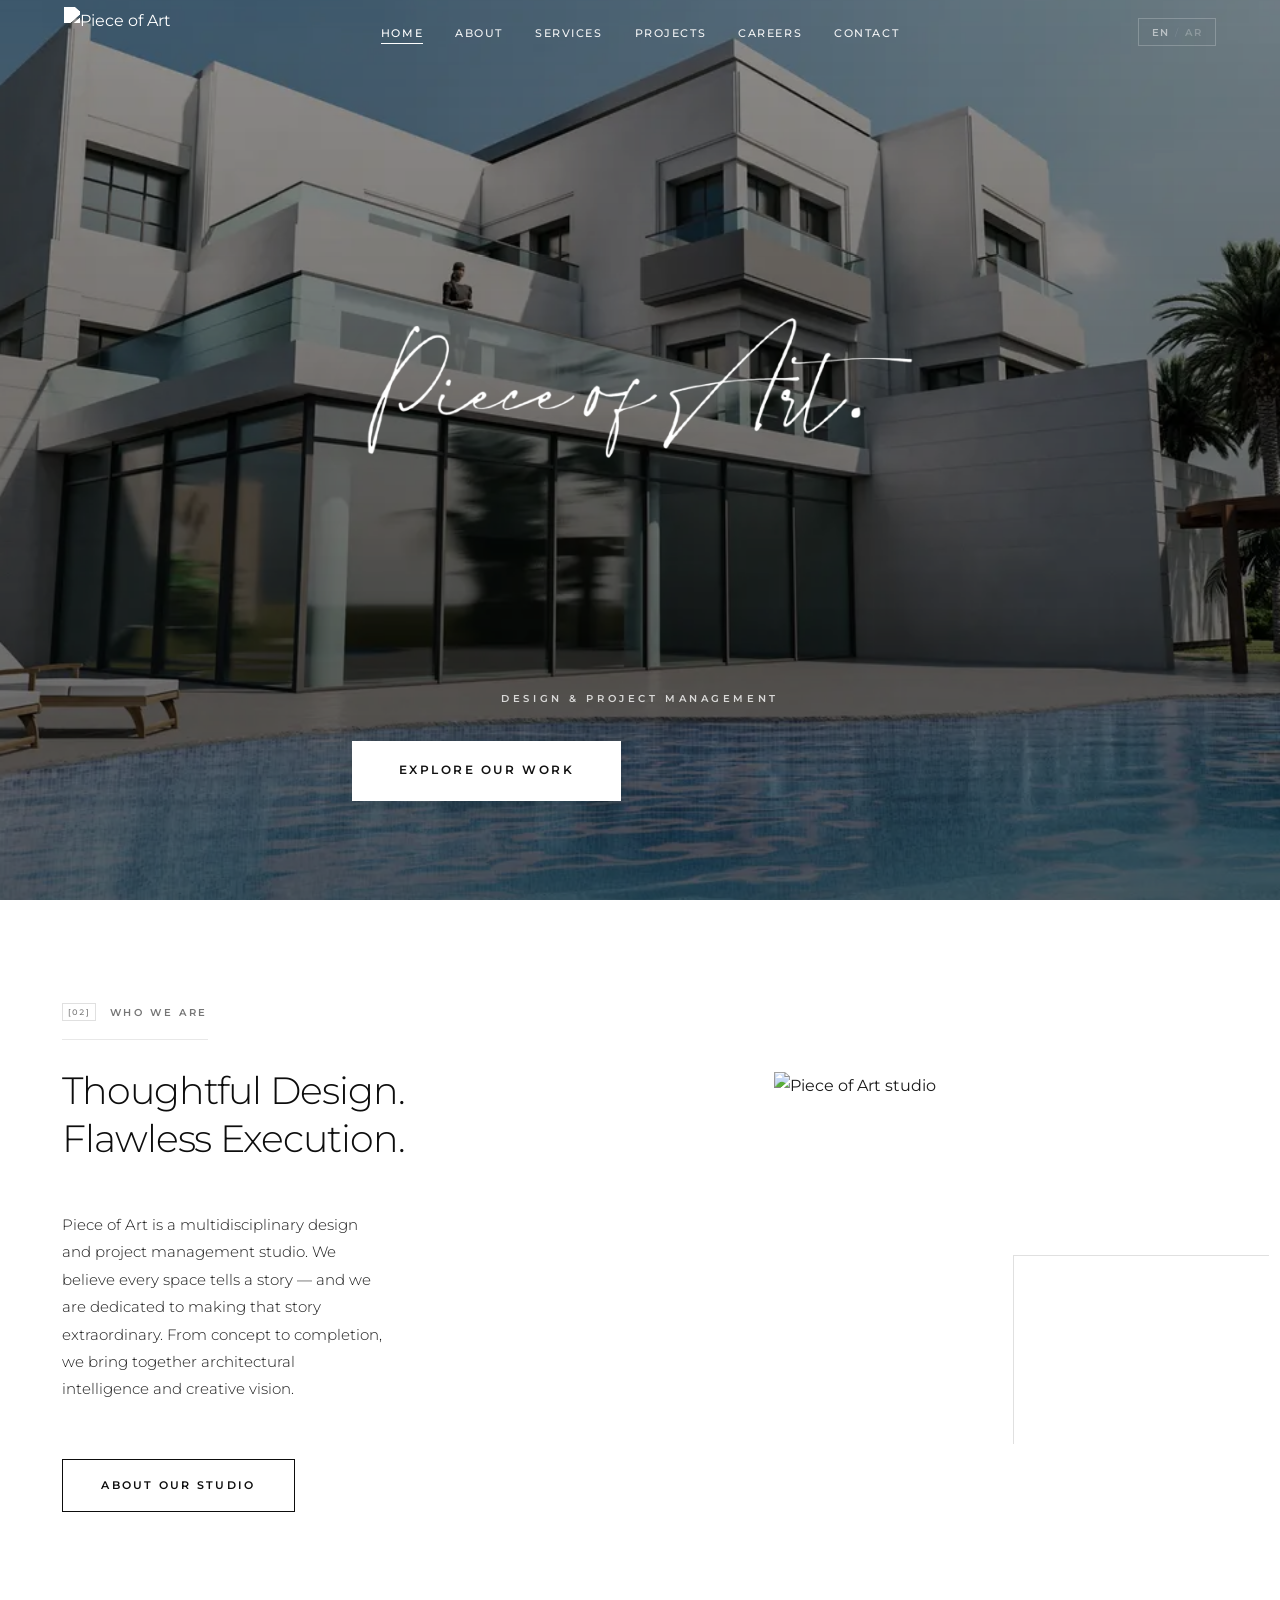
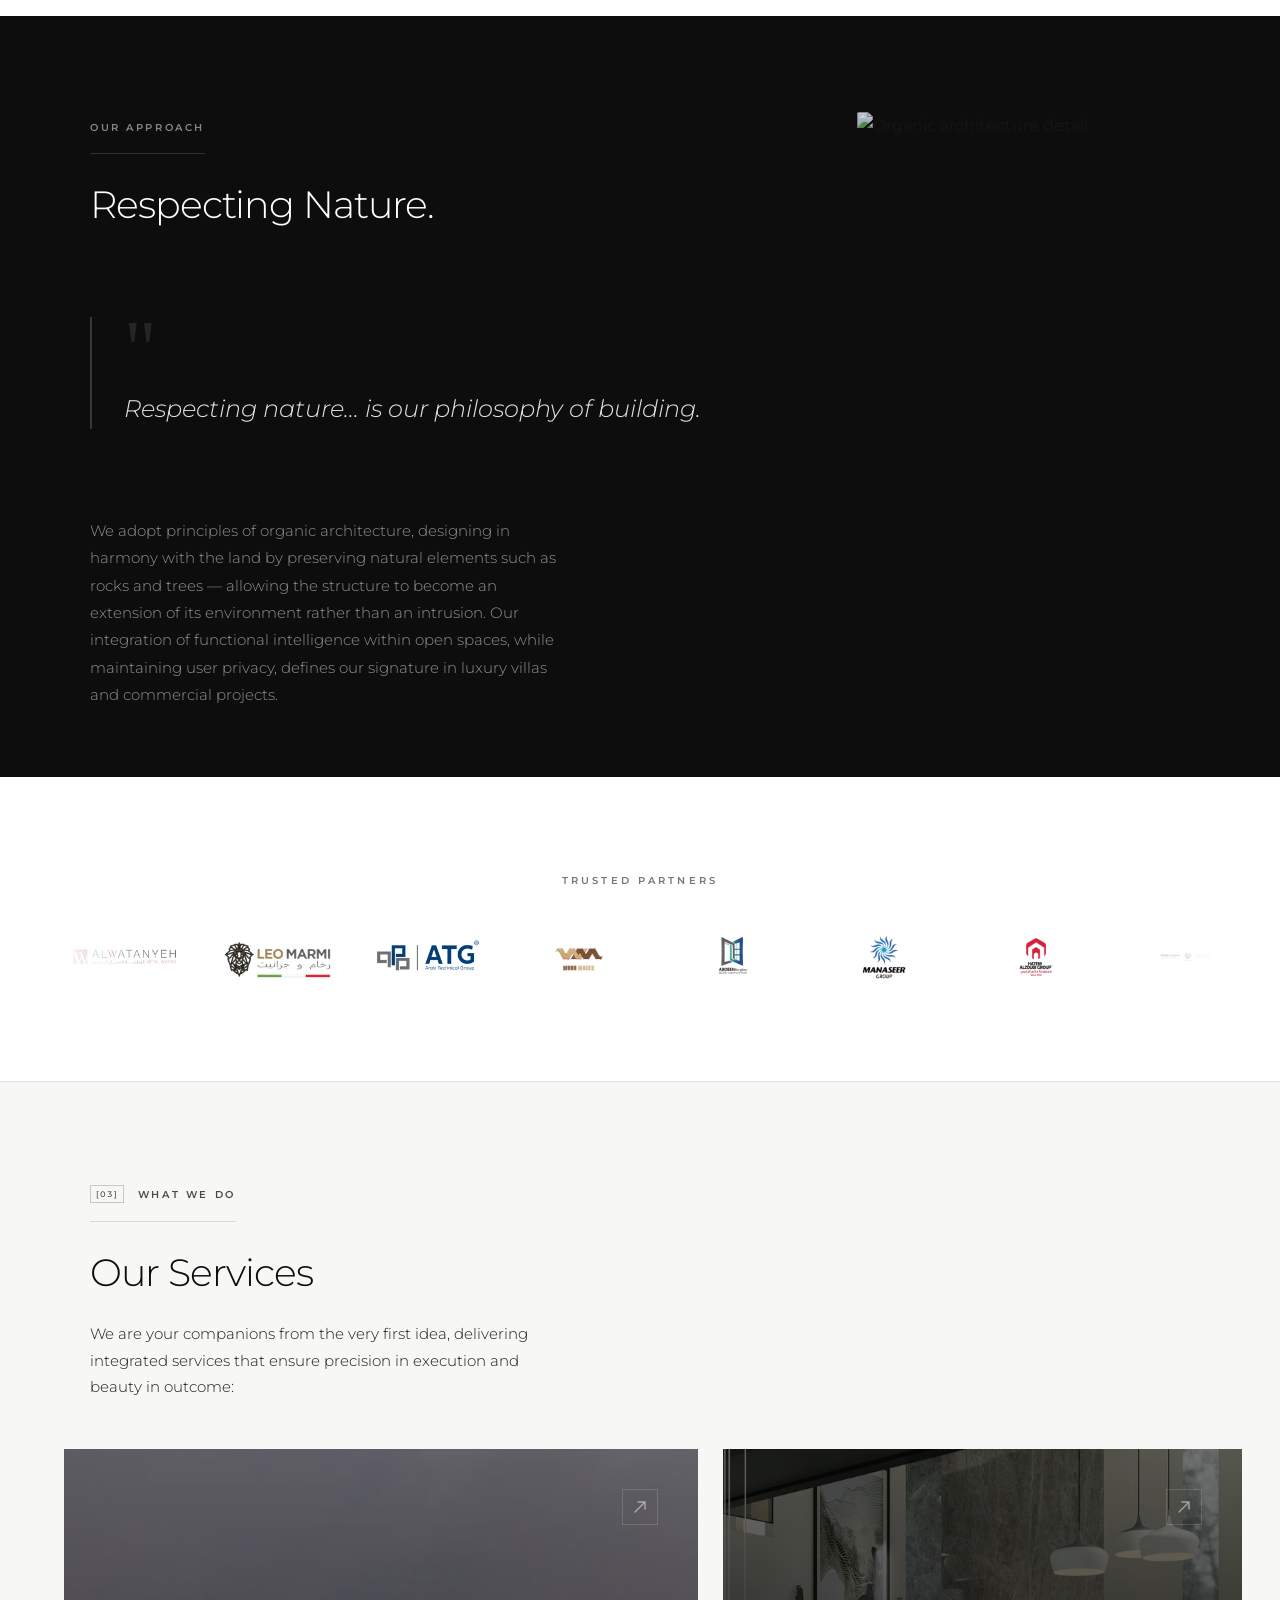
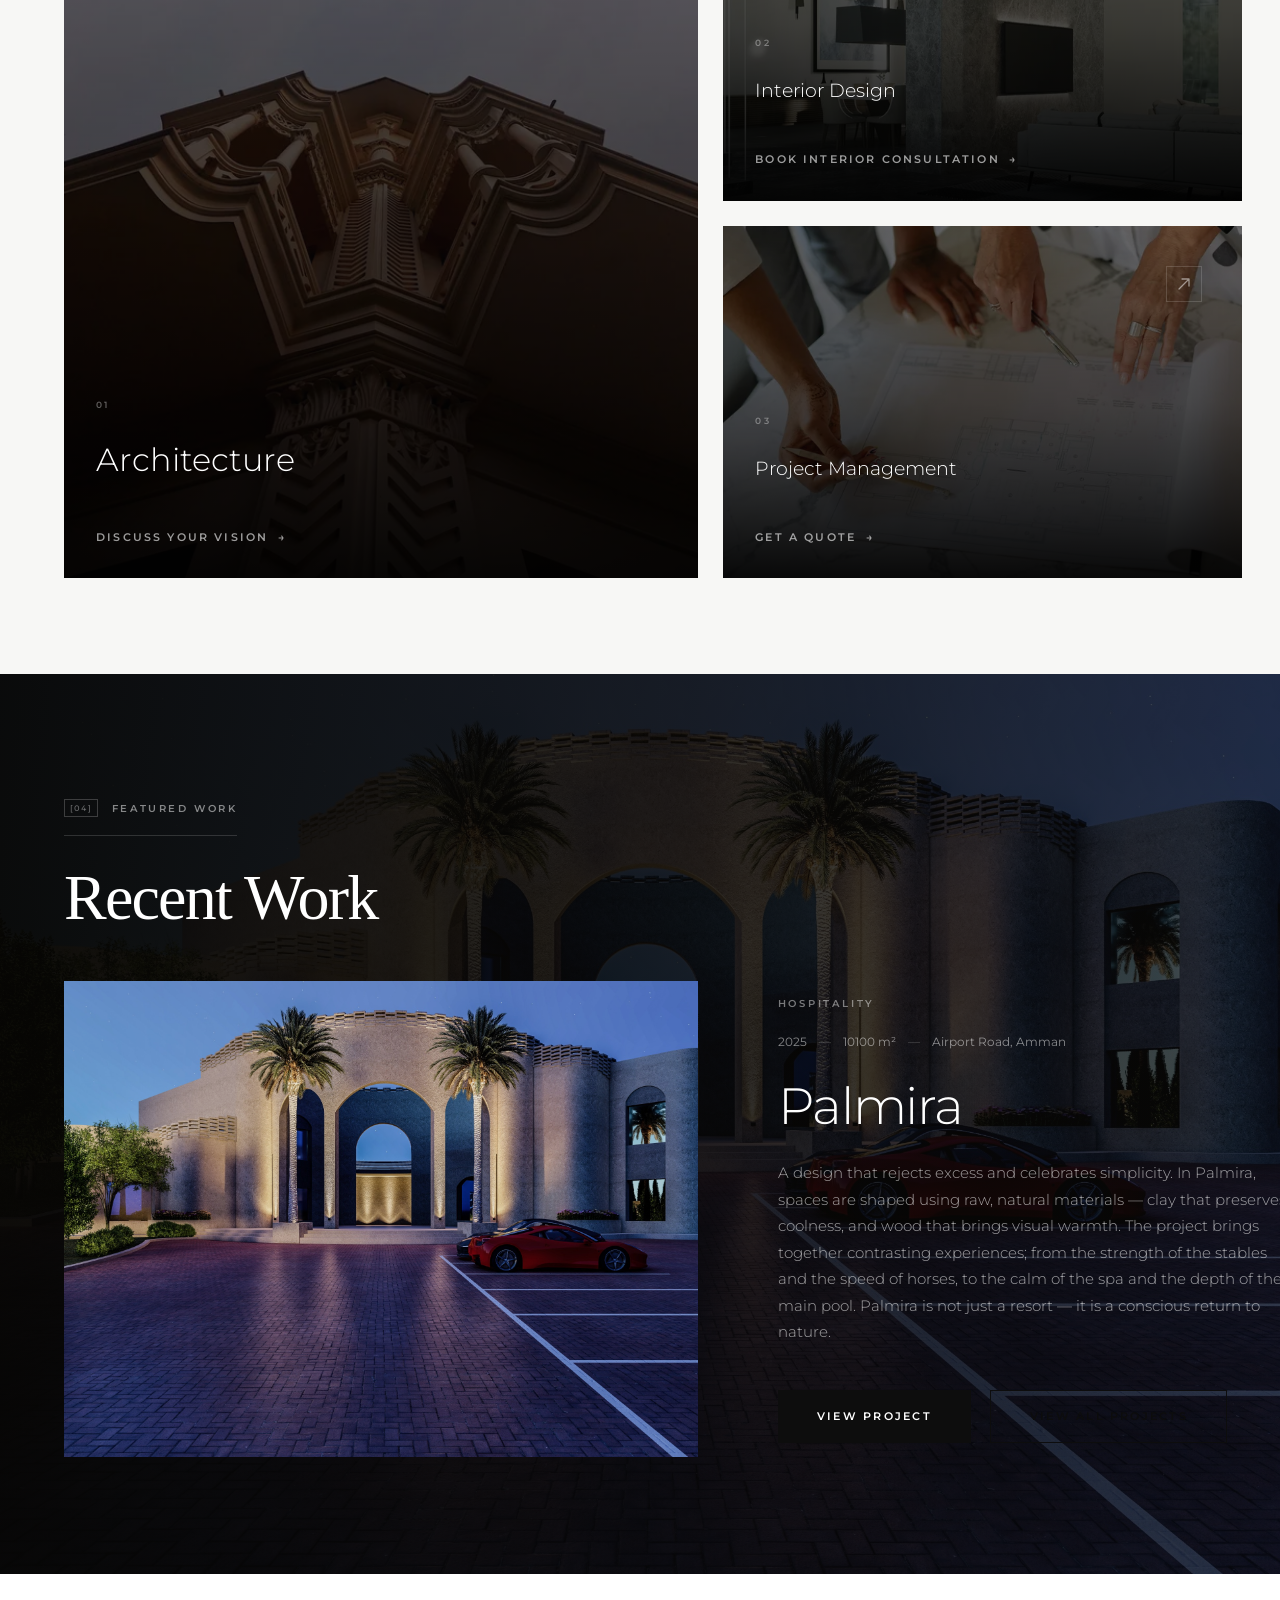
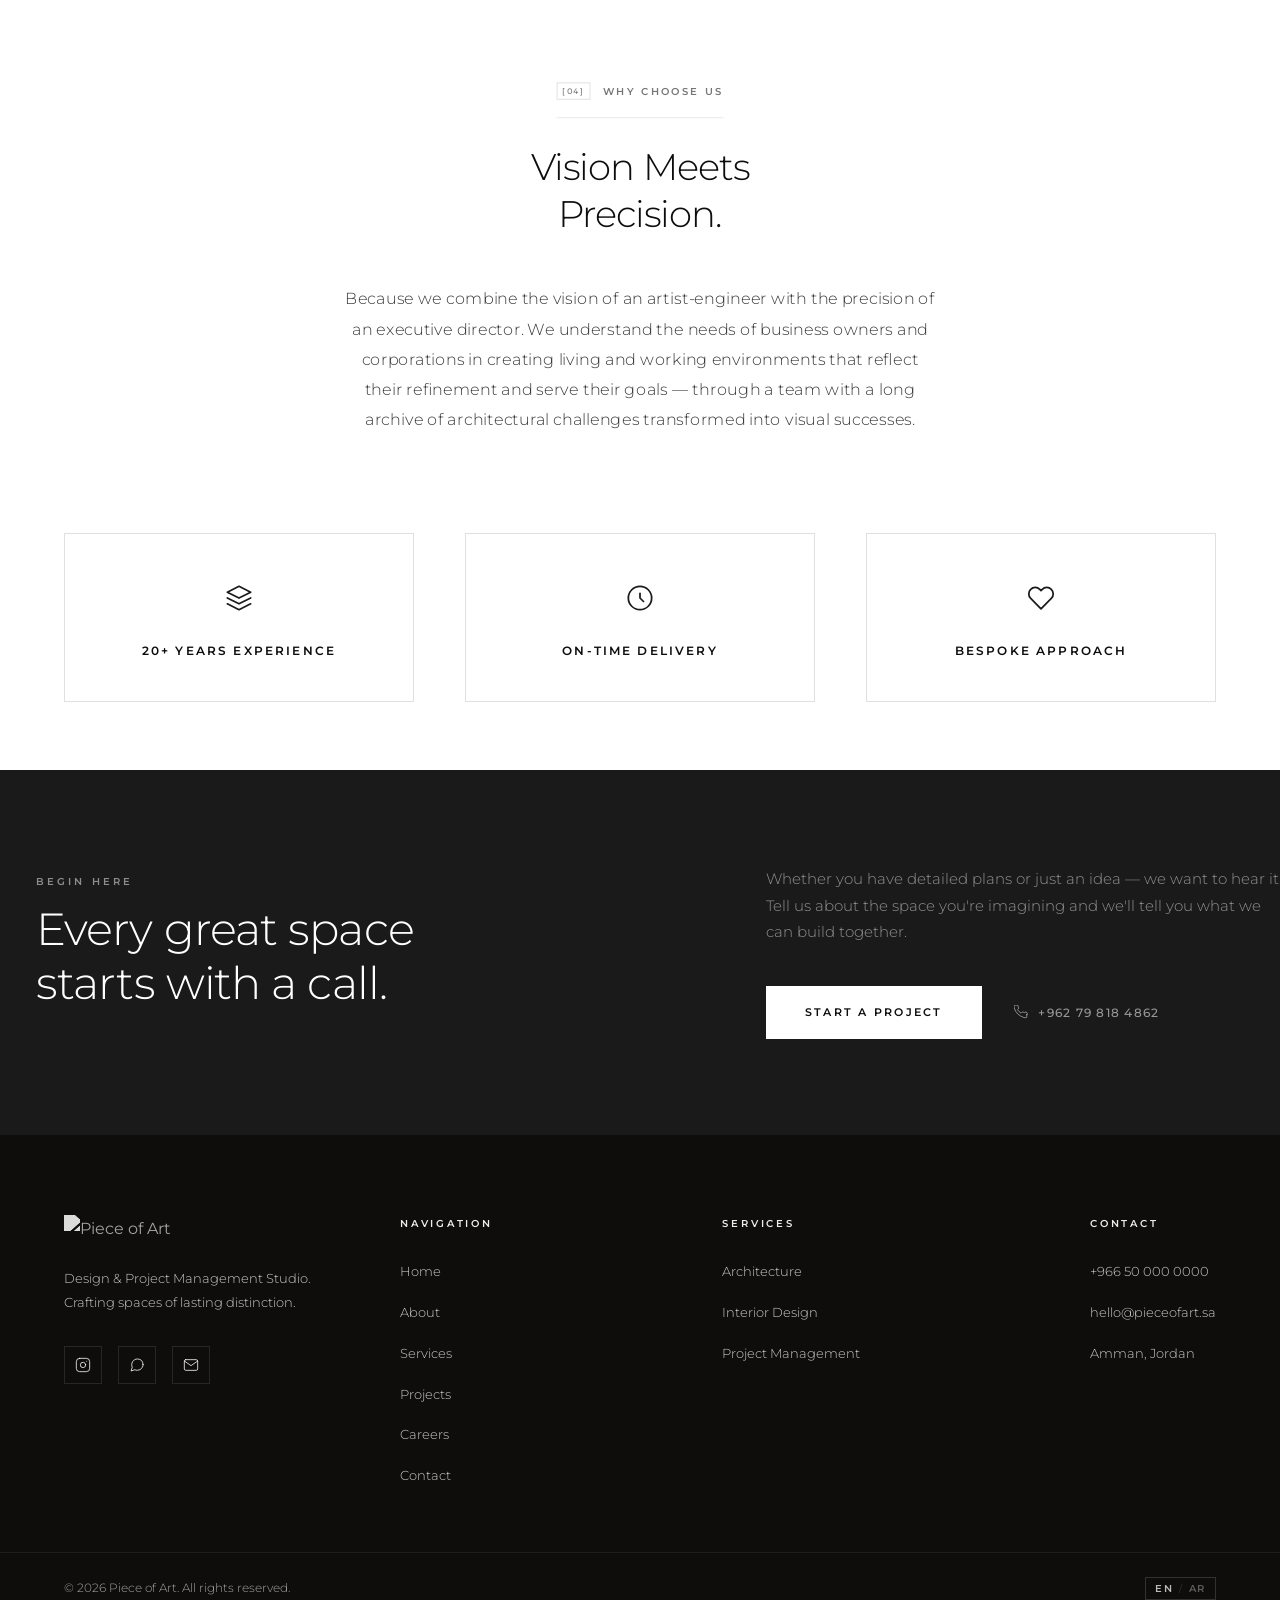
==== commit 020cf69d: "Refactor home hero layout: drop .flow, use flex column with controlled gaps Replace conflicting .flo" ====
--- a/index.html
+++ b/index.html
@@ -31,7 +31,7 @@
   <link rel="preload" as="image" href="Assets/images/webp/hero-main.webp" fetchpriority="high" type="image/webp" />
 
   <!-- Full stylesheet deferred — not on critical path -->
-  <link rel="stylesheet" href="css/style.min.css?v=42" />
+  <link rel="stylesheet" href="css/style.min.css?v=43" />
 
   <!-- JSON-LD structured data -->
   <script type="application/ld+json">
@@ -140,7 +140,7 @@
 
     <div class="hero__content">
       <div class="container">
-        <div class="hero__copy flow">
+        <div class="hero__copy hero__copy--home">
           <div class="hero__logo-mark" aria-label="Piece of Art">
             <img src="Assets/images/logo 2-01.png" alt="Piece of Art" width="320" height="90" decoding="async" />
           </div>
--- a/css/style.min.css
+++ b/css/style.min.css
@@ -1 +1 @@
-@keyframes pageFadeIn{0%{opacity:0}to{opacity:1}}@keyframes modalSlideUp{0%{transform:translateY(100%)}to{transform:translateY(0)}}@keyframes heroMediaIn{0%{opacity:0}to{opacity:1}}@keyframes heroKenSubtle{0%{transform:scale(1.04) translate(0,0)}to{transform:scale(1.09) translate(-.6%,.4%)}}@keyframes scrollLine{0%{transform:scaleY(0);opacity:0}30%{opacity:1}to{transform:scaleY(1);opacity:0}}@keyframes marqueeScroll{0%{transform:translateX(0)}to{transform:translateX(-50%)}}@keyframes bpDraw{to{stroke-dashoffset:0;opacity:.06}}@keyframes bpCircle{0%{stroke-dashoffset:400;opacity:0}20%{opacity:.06}to{stroke-dashoffset:0;opacity:.05}}@keyframes bpReveal{to{opacity:1;transform:translateY(0)}}@keyframes pageContactFieldIn{0%{opacity:0;transform:translateY(12px)}to{opacity:1;transform:translateY(0)}}@keyframes kenBurns{0%{transform:scale(1)}to{transform:scale(1.07)}}:root{--color-black:#0d0d0d;--color-dark:#1a1a1a;--color-mid:#3a3a3a;--color-muted:#767676;--color-border:#e0e0e0;--color-light-bg:#f7f7f5;--color-white:#ffffff;--font-primary:'Montserrat', sans-serif;--font-cursive:'Pinyon Script', cursive;--nav-height:64px;--max-width:1440px;--gutter:clamp(20px, 5vw, 80px);--space-section:clamp(64px, 8vw, 96px);--space-gap:clamp(24px, 4vw, 60px);--space-gap-sm:clamp(16px, 2vw, 32px);--ease-out:cubic-bezier(0.22, 1, 0.36, 1);--ease-out-expo:cubic-bezier(0.19, 1, 0.22, 1);--transition:0.4s var(--ease-out)}*,::after,::before{box-sizing:border-box;margin:0;padding:0}html{margin:0;padding:0;scroll-behavior:smooth;-webkit-text-size-adjust:100%;overflow-x:clip}body{font-family:var(--font-primary);font-size:clamp(14px,2.5vw,16px);font-weight:400;color:var(--color-dark);background:#fafafa;line-height:1.7;animation:pageFadeIn .5s ease both;padding-top:var(--nav-height);overflow-x:hidden}body.page-home{animation:none;opacity:1;padding-top:0}img{max-width:100%;height:auto}.card img,.hero img,.image-wrap img{width:100%;height:100%;object-fit:cover}a{color:inherit;text-decoration:none}ul{list-style:none}button{cursor:pointer;border:0;background:0 0;font-family:inherit}.ab-scope__desc,.ab-who__body,p{max-width:65ch}[class*=__content]>*,[class*=__grid]>*,[class*=__inner]>*,[class*=__layout]>*,[class*=__text]{min-width:0}.container{max-width:1440px;margin:0 auto;padding-inline:clamp(20px,5vw,80px)}@media (max-width:480px){.container,.services__grid{padding-inline:16px}}.section-inner{max-width:1100px;width:100%;margin-inline:auto}section{padding-block:var(--space-section)}.section--gray{background:var(--color-light-bg)}.section--gray .section-intro__index,.section--gray .section-intro__tag{color:#4a4a4a}.section--gray .section-intro__index{border-color:#c8c8c8}.section--gray .section-intro__label{border-bottom-color:rgba(0,0,0,.12)}.page-content--offset{padding-top:0}.image-wrap{overflow:hidden}.section-label{display:block;font-family:var(--font-primary);font-size:.61rem;font-weight:600;letter-spacing:.32em;text-transform:uppercase;color:var(--color-muted);margin-bottom:.75rem}h2{margin-bottom:1.25rem}.section-label--light{color:rgba(255,255,255,.5)}.section-title{font-family:var(--font-primary);font-size:clamp(2.1rem,3.8vw,3.2rem);font-weight:300;color:var(--color-black);line-height:1.18;letter-spacing:-.025em;max-width:100%;overflow-wrap:break-word}.cursive-title{font-family:var(--font-cursive);font-size:clamp(3.4rem,6.2vw,5.6rem);font-weight:400;letter-spacing:0;line-height:1;max-width:100%}.section-header{margin-bottom:3.5rem}.section-header--center{text-align:center}.body-text{font-family:var(--font-primary);font-size:.95rem;font-weight:300;color:var(--color-dark);line-height:1.8;max-width:32ch}.arch-rule{display:block;width:48px;height:1px;background:var(--color-border);margin:1.5rem 0}.section-intro{margin-bottom:3rem}.section-intro--center{text-align:center}.section-intro--center .section-intro__label{justify-content:center}.section-intro--center .section-intro__sub{margin-left:auto;margin-right:auto}.section-intro__label{display:inline-flex;align-items:center;gap:.85rem;padding-bottom:1.1rem;margin-bottom:1.7rem;border-bottom:1px solid rgba(0,0,0,.09)}.section-intro__index,.section-intro__tag{font-family:var(--font-primary);color:var(--color-muted)}.section-intro__index{font-size:.52rem;font-weight:500;letter-spacing:.14em;border:1px solid var(--color-border);padding:.22em .58em;line-height:1.5;font-variant-numeric:tabular-nums;flex-shrink:0}.section-intro__tag{font-size:.62rem;font-weight:600;letter-spacing:.26em;text-transform:uppercase}.section-intro__heading{font-family:var(--font-primary);font-size:clamp(1.8rem,3vw,2.6rem);font-weight:300;color:var(--color-black);line-height:1.25;letter-spacing:-.01em;margin-bottom:0}.section-intro__heading--script{font-family:var(--font-cursive);font-size:clamp(2.8rem,5vw,4.5rem);font-weight:400;letter-spacing:0;line-height:1.1}.btn,.section-intro__sub{font-family:var(--font-primary)}.section-intro__sub{font-size:.92rem;font-weight:300;color:var(--color-dark);line-height:1.8;max-width:48ch;margin-top:1.5rem}.section-intro--light .section-intro__label{border-bottom-color:rgba(255,255,255,.15)}.section-intro--light .section-intro__index{color:rgba(255,255,255,.4);border-color:rgba(255,255,255,.2)}.section-intro--light .section-intro__tag{color:rgba(255,255,255,.5)}.section-intro--light .section-intro__heading{color:#fff}.btn{display:inline-block;font-size:.7rem;font-weight:600;letter-spacing:.2em;text-transform:uppercase;padding:1rem 2.4rem;border:1px solid transparent;transition:all .3s ease;white-space:nowrap;position:relative;overflow:hidden;align-self:flex-start;margin-top:2rem}.btn:hover{transform:translateY(-1px)}.ab-cta__inner .btn,.cta__actions .btn,.fp-card__actions .btn,.hero__copy .btn,.modal-details .btn,.navbar__actions .btn,.page-header__actions .btn,.prefooter__actions .btn,.services-hero__actions .btn{margin-top:0}.btn--dark{background:var(--color-black);color:var(--color-white);border-color:var(--color-black)}.btn--dark:hover{background:0 0;color:var(--color-black)}.btn--light{background:var(--color-white);color:var(--color-black);border-color:var(--color-white)}.btn--light:hover,.btn--outline{background:0 0;color:var(--color-white)}.btn--outline{color:var(--color-black);border-color:var(--color-black)}.btn--outline:hover{background:var(--color-black);color:var(--color-white)}.btn--outline-light{background:0 0;color:var(--color-white);border-color:rgba(255,255,255,.45)}.btn--outline-light:hover{border-color:var(--color-white);background:var(--color-white);color:var(--color-black)}.stack{display:flex;flex-direction:column;gap:1.25rem}.flow>*+*{margin-top:1.25rem}.flow h1+p,.flow h2+p{margin-top:2rem}.flow h1+.btn,.flow h2+.btn,.flow p+.btn,.flow p+.hero__actions{margin-top:3.5rem}#scroll-progress{position:fixed;top:0;left:0;height:2px;width:0%;background:var(--color-dark);z-index:9999;transition:width .1s linear}.reveal{opacity:0;transition:opacity .9s var(--ease-out),transform .9s var(--ease-out)}.reveal[data-reveal=up]{transform:translateY(24px)}.reveal[data-reveal=left]{transform:translateX(-20px)}.reveal[data-reveal=right]{transform:translateX(20px)}.reveal[data-reveal=scale]{transform:scale(.96)}.reveal[data-reveal=fade]{transform:none}.reveal.is-visible{opacity:1;transform:none}.reveal[style*="--stagger-i"].is-visible{transition-delay:calc(var(--stagger-i, 0)*.12s)}.reveal--delay,.reveal--delay.is-visible{transition-delay:.18s}.reveal--delay-2,.reveal--delay-2.is-visible{transition-delay:.34s}.lang-switch{display:flex;align-items:center;gap:.35rem;font-size:.65rem;font-weight:600;letter-spacing:.14em;color:var(--color-muted);padding:.4rem .8rem;border:1px solid var(--color-border);transition:all .3s ease;background:0 0;cursor:pointer}.lang-switch:hover{border-color:var(--color-dark);color:var(--color-dark)}.lang-switch__ar,.lang-switch__en{opacity:.45;transition:opacity .3s ease}.lang-switch__ar.active,.lang-switch__en.active{opacity:1}.lang-switch__divider{opacity:.3;font-weight:300}.lang-switch--small{font-size:.6rem;padding:.3rem .6rem;color:rgba(255,255,255,.72);border-color:rgba(255,255,255,.15)}.lang-switch--small:hover{color:#fff;border-color:rgba(255,255,255,.4)}.navbar{position:fixed;top:0;left:0;width:100%;height:var(--nav-height);z-index:1000;display:flex;align-items:center;background:0 0;border-bottom:none;box-shadow:none;transition:background .3s ease,border-color .3s ease,box-shadow .3s ease,backdrop-filter .3s ease,-webkit-backdrop-filter .3s ease}.navbar.scrolled{background:rgba(255,255,255,.95);-webkit-backdrop-filter:blur(10px);backdrop-filter:blur(10px);border-bottom:1px solid var(--color-border);box-shadow:none}.page-static .navbar.scrolled{background:rgba(255,255,255,.96);-webkit-backdrop-filter:blur(12px);backdrop-filter:blur(12px);border-bottom:1px solid var(--color-border);box-shadow:0 4px 24px rgba(0,0,0,.06)}.navbar__inner{width:100%;min-height:100%;justify-content:space-between}.navbar__inner,.navbar__logo{display:flex;align-items:center}.navbar__logo img{width:clamp(8rem,22vw,11rem);filter:none;display:block}.nav-link{font-size:.7rem;font-weight:500;letter-spacing:.14em;text-transform:uppercase;color:var(--color-dark);position:relative}.nav-link::after{content:"";position:absolute;bottom:-4px;left:0;width:0;height:1px;background:currentColor;transition:width .3s var(--ease-out)}.nav-link.active::after,.nav-link:hover::after{width:100%}.navbar__nav{display:none}.navbar__actions,.navbar__nav ul{display:flex;gap:2rem;align-items:center}.navbar__actions{gap:1rem}.navbar__hamburger{display:flex;flex-direction:column;gap:5px;padding:.4rem}.navbar__hamburger span{display:block;width:22px;height:1.5px;background:var(--color-dark);transition:.3s}.navbar__hamburger.open span:nth-child(1){transform:translateY(6.5px) rotate(45deg)}.navbar__hamburger.open span:nth-child(2){opacity:0}.navbar__hamburger.open span:nth-child(3){transform:translateY(-6.5px) rotate(-45deg)}.navbar.nav-open{background:var(--color-black)!important}.navbar.nav-open .lang-switch,.navbar.nav-open .nav-link{color:rgba(255,255,255,.75)!important}.navbar.nav-open .navbar__hamburger span{background:#fff!important}.navbar.nav-open .lang-switch{border-color:rgba(255,255,255,.25)!important}.navbar.nav-open .lang-switch__divider{color:rgba(255,255,255,.3)!important}.navbar.nav-open .navbar__logo img{filter:brightness(0) invert(1)!important}.mobile-nav{position:fixed;inset:0;height:100vh;background:var(--color-black);z-index:800;display:flex;justify-content:center;opacity:0;visibility:hidden;transition:opacity .4s ease,visibility .4s ease}.mobile-nav.open{opacity:1;visibility:visible}.hero,.mobile-nav,.mobile-nav ul{width:100%;align-items:center}.mobile-nav ul{display:flex;flex-direction:column;gap:2rem;padding:var(--nav-height) 2rem 2rem}.mobile-nav .nav-link{font-size:1.2rem;font-weight:300;letter-spacing:.18em;color:rgba(255,255,255,.8)}.mobile-nav .nav-link.active,.mobile-nav .nav-link:hover{color:#fff}.mobile-nav .nav-link::after{background:#fff}.hero{position:relative;min-height:calc(100dvh - var(--nav-height));display:grid;grid-template-columns:1fr;gap:var(--space-gap);overflow:hidden;padding-block:0}.hero__bg{position:absolute;inset:0;z-index:0;overflow:hidden}.hero__parallax{position:absolute;inset:-10%0;will-change:transform}.hero__media{width:100%;height:100%;object-fit:cover;object-position:center;display:block;opacity:0;animation:heroMediaIn 1.05s ease forwards,heroKenSubtle 22s ease-in-out .15s infinite alternate}.hero__overlay{position:absolute;inset:0;z-index:1;pointer-events:none;background:linear-gradient(to bottom,rgba(0,0,0,.4),rgba(0,0,0,.6))}.hero__gridline{position:absolute;left:max(1.5rem,10%);top:0;bottom:0;width:1px;background:rgba(255,255,255,.06);z-index:2}.hero__content{position:relative;z-index:3;width:100%;padding:3rem 0;color:#fff;text-align:left}.hero__copy{max-width:32ch;margin:0}.hero__label{margin:0 0 .75rem;font-family:var(--font-primary);font-size:.62rem;font-weight:600;letter-spacing:.34em;text-transform:uppercase;color:rgba(255,255,255,.72);line-height:1.5}.hero__accent{margin:0 0 1.25rem;font-family:var(--font-cursive);font-size:clamp(2.5rem,8vw,6rem);font-weight:400;line-height:1.1;letter-spacing:.01em;color:#fff}.btn--hero{padding:1.2rem 2.85rem;font-size:.72rem;font-weight:600;letter-spacing:.22em;text-transform:uppercase;background:#fff;color:#111;border:1px solid #fff;box-shadow:0 6px 28px rgba(0,0,0,.14);transition:transform .4s cubic-bezier(.22,1,.36,1),box-shadow .4s ease,background .35s ease,color .35s ease,border-color .35s ease}.btn--hero:hover{transform:translateY(-2px);box-shadow:0 14px 44px rgba(0,0,0,.2);background:#f4f4f2;color:#070707;border-color:#f4f4f2}.btn--hero:focus-visible{outline:2px solid #fff;outline-offset:3px}.hero__copy .btn--hero,.hero__copy .hero__accent,.hero__copy .hero__label{opacity:0;transform:translate3d(0,1.15rem,0);transition:opacity .85s cubic-bezier(.22,1,.36,1),transform .85s cubic-bezier(.22,1,.36,1)}.hero.loaded .hero__copy .hero__label{transition-delay:.05s}.hero.loaded .hero__copy .hero__accent{transition-delay:.15s}.hero.loaded .hero__copy .btn--hero{transition-delay:.28s}.hero.loaded .hero__copy .btn--hero,.hero.loaded .hero__copy .hero__accent,.hero.loaded .hero__copy .hero__label{opacity:1;transform:translate3d(0,0,0)}body.page-home .hero__copy .btn--hero,body.page-home .hero__copy .hero__accent,body.page-home .hero__copy .hero__label{opacity:1;transform:translate3d(0,0,0);transition:none}body.page-home .hero__media{opacity:1;animation:heroKenSubtle 22s ease-in-out .15s infinite alternate}.hero__scroll-indicator{position:absolute;bottom:2rem;left:1.5rem;z-index:3;display:flex;flex-direction:column;align-items:center;gap:.75rem}.hero__scroll-indicator span{display:block;width:1px;height:55px;background:rgba(255,255,255,.3);animation:scrollLine 2.2s var(--ease-out) infinite;transform-origin:top center}.hero__scroll-indicator p{font-size:.52rem;font-weight:600;letter-spacing:.28em;text-transform:uppercase;color:rgba(255,255,255,.35);writing-mode:vertical-rl}.about-preview{background:var(--color-white)}.about-preview--sticky{position:relative;z-index:3}.about-preview__grid{display:grid;grid-template-columns:1fr;gap:var(--space-gap);align-items:center}.about-preview__grid>*,.philosophy__grid>*{min-width:0}.about-preview__image{overflow:hidden;min-width:0}.about-preview__img-wrap{width:100%;height:auto;aspect-ratio:4/3;position:relative;max-width:100%;overflow:hidden}.about-preview__img-wrap img,.philosophy__visual img{width:100%;height:100%;object-fit:cover;display:block;transition:transform .9s var(--ease-out)}.about-preview__img-wrap:hover img,.philosophy__visual:hover img{transform:scale(1.04)}.about-preview__accent{position:absolute;bottom:-1rem;right:-1rem;width:55%;height:55%;border:1px solid var(--color-border);z-index:-1}.section-intro,.section-intro__heading,.section-intro__label{max-width:100%;overflow-wrap:break-word}.philosophy__visual{max-width:100%}.philosophy{background:var(--color-black);position:relative;overflow:hidden}.philosophy__grid{display:grid;grid-template-columns:1fr;gap:var(--space-gap);align-items:center;min-height:auto}.philosophy__text{display:flex;flex-direction:column;justify-content:center;position:relative}.philosophy__quote{margin:2.5rem 0;padding:0 0 0 2rem;border-left:2px solid rgba(255,255,255,.18)}.philosophy__quote-mark{font-family:var(--font-cursive);font-size:5rem;line-height:.8;color:rgba(255,255,255,.1);display:block;margin-bottom:.5rem}.philosophy__quote p{font-size:clamp(1.1rem,2vw,1.5rem);font-weight:300;line-height:1.65;color:rgba(255,255,255,.88);font-style:italic}.philosophy__body{color:rgba(255,255,255,.55);max-width:48ch;line-height:1.8}.philosophy__visual{position:relative;overflow:hidden;border-radius:2px}.philosophy__visual img{min-height:clamp(220px,50vw,400px);filter:brightness(.82);transition:transform 1.2s var(--ease-out)}.stats{background:var(--color-white);border-top:1px solid var(--color-border);border-bottom:1px solid var(--color-border)}.stats__grid{display:grid;grid-template-columns:1fr;gap:0}.stat-item{text-align:center;padding:2.5rem 1.5rem;border-bottom:1px solid var(--color-border)}.stat-item:last-child{border-bottom:none}.stat-item__number{display:flex;align-items:baseline;justify-content:center;gap:.2rem;margin-bottom:.75rem}.stat-item__suffix,.stat-item__value{font-weight:300;color:var(--color-black)}.stat-item__value{font-family:var(--font-primary);font-size:clamp(2.4rem,4vw,3.8rem);line-height:1;font-variant-numeric:tabular-nums}.stat-item__suffix{font-size:clamp(1.4rem,2.5vw,2.2rem)}.stat-item__label,.testimonial__author strong{font-size:.65rem;font-weight:600;letter-spacing:.22em;text-transform:uppercase;color:var(--color-muted)}.partners{background:var(--color-white);overflow:hidden;border-bottom:1px solid var(--color-border)}.partners__header{text-align:center;margin-bottom:2.5rem}.partners__marquee{display:flex;overflow:hidden;width:100%;-webkit-mask-image:linear-gradient(to right,transparent 0,#000 10%,#000 90%,transparent 100%);mask-image:linear-gradient(to right,transparent 0,#000 10%,#000 90%,transparent 100%)}.partners__track{display:flex;width:max-content;gap:1rem;flex-wrap:nowrap;will-change:transform;align-items:center;flex-shrink:0;animation:marqueeScroll 55s linear infinite}.partners__logo{flex:0 0 auto;display:flex;align-items:center;justify-content:center;width:clamp(4.75rem,10vw,7.5rem);height:clamp(2rem,6.5vw,3.5rem);box-sizing:border-box;padding-inline:.2rem}.partners__logo img{display:block;max-width:100%;max-height:100%;width:auto;height:auto;object-fit:contain;object-position:center}.services__grid{min-height:200px;width:100%;max-width:1440px;margin-inline:auto;padding-inline:var(--gutter)}.svc-grid,.svc-stack{display:grid;grid-template-columns:1fr}.svc-grid{gap:var(--space-gap-sm);min-height:auto}.svc-stack{gap:1.5rem}.svc-card{position:relative;overflow:hidden;cursor:pointer;background:var(--color-black);height:100%}.svc-card--small{flex:1}.svc-card__bg{position:absolute;inset:0;z-index:0;transition:transform .9s var(--ease-out)}.fp-bg img,.svc-card__bg img{width:100%;height:100%;object-fit:cover}.svc-card__bg img{opacity:.5;transition:opacity .6s ease}.svc-card:hover .svc-card__bg{transform:scale(1.05)}.svc-card:hover .svc-card__bg img{opacity:.65}.svc-card__overlay{position:absolute;inset:0;background:linear-gradient(to top,rgba(0,0,0,.92)0,rgba(0,0,0,.4) 50%,rgba(0,0,0,.1) 100%);z-index:1}.svc-card__body{position:relative;z-index:2;padding:2rem;display:flex;flex-direction:column;height:100%;min-height:320px;justify-content:flex-end;gap:.75rem}.svc-card--small .svc-card__body{min-height:0;padding:2rem}.svc-card__num{font-size:.55rem;font-weight:600;letter-spacing:.28em;text-transform:uppercase;color:rgba(255,255,255,.35);display:block;margin-bottom:1rem}.svc-card__desc,.svc-card__title{font-weight:300;margin-bottom:.75rem}.svc-card__title{font-size:clamp(1.4rem,2.5vw,2rem);color:#fff;line-height:1.2}.svc-card--small .svc-card__title{font-size:1.2rem}.svc-card__desc{font-size:.88rem;color:rgba(255,255,255,.62);line-height:1.7;max-width:65ch;max-height:0;overflow:hidden;opacity:0;transition:max-height .5s var(--ease-out),opacity .5s ease,margin .4s ease}.svc-card:hover .svc-card__desc{max-height:8rem;opacity:1}.svc-card__link{font-size:.68rem;font-weight:600;letter-spacing:.2em;text-transform:uppercase;color:rgba(255,255,255,.6);display:inline-flex;align-items:center;gap:.6rem;transition:color .3s ease,gap .3s ease}.svc-card:hover .svc-card__link{color:#fff;gap:1rem}.svc-card__arrow{position:absolute;top:2.5rem;right:2.5rem;z-index:2;width:36px;height:36px;border:1px solid rgba(255,255,255,.15);display:flex;align-items:center;justify-content:center;color:rgba(255,255,255,.5);transition:all .35s var(--ease-out)}.svc-card:hover .svc-card__arrow{background:rgba(255,255,255,.1);border-color:rgba(255,255,255,.4);color:#fff}.featured-project{position:relative;background:var(--color-black);min-height:100vh;overflow:hidden;display:flex;align-items:stretch;padding:0}.fp-bg,.fp-overlay{position:absolute;inset:0;z-index:0}.fp-bg img{object-position:center;opacity:.45}.fp-overlay{z-index:1;background:linear-gradient(to right,rgba(6,5,3,.92)0,rgba(6,5,3,.65) 55%,rgba(6,5,3,.3) 100%)}.fp-stage{position:relative;z-index:2;width:100%;display:flex;align-items:center}.fp-card{display:grid;grid-template-columns:1fr;gap:2.5rem;align-items:center;margin-top:3rem}.fp-card__thumb{position:relative;overflow:hidden}.fp-card__thumb img{width:100%;height:auto;aspect-ratio:4/3;object-fit:cover;display:block;transition:transform .9s var(--ease-out);filter:brightness(.92)}.fp-card:hover .fp-card__thumb img{transform:scale(1.04)}.fp-card__info{color:#fff}.fp-card__category{display:block;font-size:.62rem;font-weight:600;letter-spacing:.28em;text-transform:uppercase;color:rgba(255,255,255,.45);margin-bottom:1.2rem}.fp-card__meta{display:flex;align-items:center;gap:.75rem;font-size:.78rem;font-weight:400;color:rgba(255,255,255,.5);margin-bottom:1.6rem}.fp-card__meta-sep{color:rgba(255,255,255,.25)}.fp-card__title{font-size:clamp(2rem,4vw,3.2rem);font-weight:300;line-height:1.15;color:#fff;margin-bottom:1.5rem;letter-spacing:-.02em}.fp-card__desc{font-size:.92rem;font-weight:300;line-height:1.8;color:rgba(255,255,255,.62);max-width:65ch;margin-bottom:2.8rem}.fp-card__actions{display:flex;gap:1.2rem;align-items:center;flex-wrap:wrap}.testimonials{background:var(--color-light-bg)}.testimonials__grid{display:grid;grid-template-columns:1fr;gap:var(--space-gap-sm);margin-top:3rem}.testimonial{background:var(--color-white);padding:3rem 2.5rem;position:relative;border:1px solid var(--color-border);transition:box-shadow .4s ease,transform .4s ease}.testimonial:hover{box-shadow:0 12px 40px rgba(0,0,0,.07);transform:translateY(-4px)}.testimonial__quote-mark{font-family:var(--font-cursive);font-size:4rem;line-height:.7;color:var(--color-border);display:block;margin-bottom:1.2rem;user-select:none}.testimonial__text{font-size:.93rem;font-weight:300;line-height:1.9;color:var(--color-mid);margin-bottom:2rem;font-style:italic}.testimonial__author{display:flex;flex-direction:column;gap:.2rem;font-style:normal}.testimonial__author strong{font-size:.78rem;letter-spacing:.08em;color:var(--color-black)}.testimonial__author span{font-size:.75rem;color:var(--color-muted)}.whyus{background:var(--color-white)}.whyus__inner{text-align:center;max-width:56rem;margin:0 auto}.svc-block__list li,.whyus__body{font-weight:300;color:var(--color-mid)}.whyus__body{font-size:1.05rem;line-height:1.85;max-width:56ch;margin:0 auto 4rem}.whyus__pillars{display:grid;grid-template-columns:1fr;gap:var(--space-gap);margin-top:3.5rem}.whyus__pillar{display:flex;flex-direction:column;align-items:center;gap:1.2rem;padding:2.5rem 2rem;border:1px solid var(--color-border);transition:border-color .3s ease,box-shadow .3s ease}.whyus__pillar:hover{border-color:var(--color-dark);box-shadow:0 8px 30px rgba(0,0,0,.06)}.whyus__pillar-icon{width:48px;height:48px;display:flex;align-items:center;justify-content:center;color:var(--color-dark)}.whyus__pillar-icon svg{width:28px;height:28px}.whyus__pillar-title{font-size:.75rem;font-weight:600;letter-spacing:.18em;text-transform:uppercase;color:var(--color-black);text-align:center}.cta{position:relative;background:var(--color-black);overflow:hidden;padding:5rem 0}.cta__bg{position:absolute;inset:0;background:radial-gradient(ellipse 70% 70%at 60% 50%,rgba(255,255,255,.035)0,transparent 70%),linear-gradient(135deg,#0d0d0d 0,#1f1f1d 100%)}.cta__inner{position:relative;z-index:1;text-align:center;max-width:700px;margin:0 auto}.cta__title{font-family:var(--font-cursive);font-size:clamp(3rem,6vw,5.5rem);font-weight:400;color:#fff;line-height:1.05;margin-bottom:1.5rem}.cta__subtitle{font-size:.95rem;font-weight:300;color:rgba(255,255,255,.55);line-height:1.9;max-width:46ch;margin:0 auto 3rem}.cta__actions{display:flex;gap:1.2rem;justify-content:center;flex-wrap:wrap}.cta--compact .cta__title{font-size:clamp(2.4rem,5vw,3.8rem)}.cta--compact .cta__subtitle{margin-bottom:2rem}.btn--sm{padding:.75rem 1.65rem;font-size:.62rem}.page-header{background:var(--color-white);border-bottom:1px solid var(--color-border)}.page-header--services{background:linear-gradient(180deg,#fff 0%,var(--color-light-bg) 55%,#fff 100%)}.page-header--blueprint,section.page-header--careers{position:relative;overflow:hidden}.blueprint-bg{position:absolute;inset:0;pointer-events:none;color:var(--color-dark)}.blueprint-svg{width:100%;height:100%;display:block}.bp-line{fill:none;stroke:currentColor;stroke-width:.5;opacity:.06;stroke-dasharray:2000;stroke-dashoffset:2000;animation:bpDraw 6s ease-out forwards}.bp-line--1{animation-delay:.3s}.bp-line--2{animation-delay:.8s}.bp-line--3{animation-delay:1.4s;opacity:.04}.bp-line--4{animation-delay:2s;opacity:.04}.bp-line--diag{opacity:.03;stroke-dasharray:3000;stroke-dashoffset:3000}.bp-circle{fill:none;stroke:currentColor;stroke-width:.4;opacity:0;stroke-dasharray:400;stroke-dashoffset:400;animation:bpCircle 4s ease-out forwards}.bp-circle--sm{stroke-width:.3}.bp-reveal{opacity:0;transform:translateY(22px);animation:bpReveal .7s cubic-bezier(.165,.84,.44,1) forwards;animation-delay:calc(var(--r)*.15s + .1s)}.bp-line{animation-delay:calc(var(--r, 1)*.2s + .9s)}.bp-line--1{--r:1}.bp-line--2{--r:2}.bp-line--3{--r:3}.bp-line--4{--r:4}.bp-line--diag{animation-delay:1.6s}.bp-circle{animation-delay:1.8s}.bp-circle--sm{animation-delay:2.2s}.page-header--careers .page-header__content,.page-header__content{position:relative;z-index:1}.page-header__title{font-family:var(--font-primary);font-size:clamp(2rem,4vw,3.2rem);font-weight:300;color:var(--color-black);line-height:1.18;letter-spacing:-.03em;max-width:22ch;margin-bottom:1.25rem}.page-header__subtitle{font-size:.98rem;font-weight:300;color:var(--color-muted);line-height:1.85;max-width:58ch;margin-bottom:2rem}section.page-header--careers{padding-block:clamp(2rem,4vw,2.85rem) clamp(1.5rem,2.8vw,2rem);border-bottom:1px solid var(--color-border);background:#fff}.page-header--careers__visual{position:absolute;inset:0;pointer-events:none}.page-header--careers__photo{position:absolute;inset:0;background:url(../Assets/images/hero-main.jpg)center/cover no-repeat;opacity:.08}.page-header--careers__scrim{position:absolute;inset:0;background:linear-gradient(180deg,rgba(255,255,255,.55)0,#fff 92%)}.page-header--careers .careers-hero__title{font-size:clamp(2.35rem,5vw,3.95rem);font-weight:500;letter-spacing:-.035em;max-width:18ch;margin-bottom:1rem}.page-header--careers .careers-hero__sub{color:#4a4a4a;margin-bottom:0;line-height:1.78;max-width:52ch}.page-header__actions{display:flex;flex-wrap:wrap;gap:1rem;margin-bottom:2rem}.page-header__trust{font-size:.8rem;font-weight:400;color:var(--color-muted);max-width:54ch;line-height:1.7;border-top:1px solid var(--color-border);padding-top:1.5rem}.svc-block{background:var(--color-white);position:relative}.svc-block--gray,section.careers-section{background:var(--color-light-bg)}.svc-block__grid{display:grid;grid-template-columns:1fr;gap:2rem;align-items:center}.svc-block--reverse .svc-block__image,.svc-block--reverse .svc-block__image-container{order:2}.svc-block--reverse .svc-block__content{order:1}.svc-block__image{position:relative;overflow:hidden;border-radius:2px;background:var(--color-border)}.svc-block__image img{width:100%;min-height:380px;object-fit:cover;transition:transform .65s var(--ease-out)}.svc-block:hover .svc-block__image-wrap img,.svc-block__image:hover img{transform:scale(1.03)}.svc-block__number{font-size:.8rem;font-weight:600;letter-spacing:.2em;color:var(--color-muted);display:block;margin-bottom:1rem}.svc-block__title{margin-bottom:1.5rem}.svc-block__title-script{font-family:var(--font-cursive);font-size:clamp(2.8rem,4vw,3.8rem);font-weight:400;color:var(--color-black);line-height:1.05;display:block;margin-bottom:2rem}.svc-block__body{font-size:.95rem;font-weight:300;color:var(--color-dark);line-height:1.9;margin-bottom:2.5rem;max-width:45ch}.svc-block__list{gap:1.5rem 2rem;margin-bottom:3.5rem}.svc-block__list li{position:relative;padding-left:1.5rem;margin-bottom:.65rem;font-size:.88rem;line-height:1.55}.svc-block__list li::before{content:"";position:absolute;left:0;top:.55em;width:4px;height:4px;background:var(--color-dark);border-radius:50%}.svc-block__cta{margin-top:.25rem}section.careers-section{padding-block:clamp(2rem,4vw,2.75rem) var(--space-section)}.jobs-header{margin-bottom:1.35rem}.jobs-count{font-size:.72rem;font-weight:600;letter-spacing:.14em;text-transform:uppercase;color:var(--color-muted)}.jobs-list{display:flex;flex-direction:column;gap:.75rem}.job-item{border:1px solid rgba(0,0,0,.08);border-radius:12px;background:var(--color-white);overflow:hidden;transition:box-shadow .3s var(--ease-out),transform .3s var(--ease-out)}.job-item:not(.open):hover{box-shadow:0 10px 36px rgba(0,0,0,.07);transform:translateY(-2px)}.job-row{display:flex;align-items:center;justify-content:space-between;gap:1rem 1.5rem;padding:1.4rem 1.35rem;cursor:pointer;transition:background .25s ease}.job-row:hover{background:rgba(247,247,245,.65)}.job-item.open .job-row{background:var(--color-light-bg)}.job-item.open{box-shadow:0 12px 40px rgba(0,0,0,.08)}.job-row__left{flex:1;min-width:0}.job-row__titleline{display:flex;align-items:baseline;flex-wrap:wrap;gap:.5rem .65rem}.job-title{font-family:var(--font-primary);font-size:clamp(1.05rem,2.1vw,1.2rem);font-weight:600;color:var(--color-black);letter-spacing:-.02em;line-height:1.25;margin:0}.job-meta{margin:.45rem 0 0;font-size:.78rem;font-weight:400;color:#8a8a8a;line-height:1.45}.job-meta__sep{margin:0 .35rem;opacity:.4}.job-badge{display:inline-block;font-size:.5rem;font-weight:600;letter-spacing:.1em;text-transform:uppercase;padding:.28em .65em;border-radius:999px;background:rgba(13,13,13,.06);color:#3d3d3d;vertical-align:middle}.job-row__right{display:flex;align-items:center;gap:.65rem;flex-shrink:0}.job-date,.job-desc h4{font-size:.65rem;text-transform:uppercase}.job-date{font-weight:500;letter-spacing:.08em;color:#b5b5b5;white-space:nowrap}.job-arrow,.job-toggle{display:flex;align-items:center}.job-arrow{color:var(--color-black);transition:transform .3s var(--ease-out)}.job-row:hover .job-arrow{transform:translateX(5px)}.job-toggle{justify-content:center;color:#a0a0a0;transition:transform .25s ease}.job-item.open .job-toggle,.job-toggle.open{transform:rotate(180deg)}.job-drawer{background:var(--color-light-bg);border-top:1px solid var(--color-border)}.job-drawer-inner{padding:2rem 1.35rem 2.75rem;max-width:720px}.job-desc h4{font-weight:600;letter-spacing:.14em;color:var(--color-muted);margin:1.5rem 0 .75rem}.job-desc h4:first-child{margin-top:0}.job-desc p{font-size:.9rem;font-weight:300;line-height:1.85;color:var(--color-dark);margin-bottom:.5rem}.job-desc ul{list-style:disc;padding-left:1.25rem;margin-bottom:.75rem}.job-desc ul li{font-size:.88rem;margin-bottom:.4rem;color:var(--color-mid)}.job-apply-btn{display:inline-flex;align-items:center;gap:.55rem;margin-top:1.5rem;padding:.85rem 1.75rem;font-family:var(--font-primary);font-size:.62rem;font-weight:600;letter-spacing:.18em;text-transform:uppercase;background:var(--color-black);color:#fff;border:1px solid var(--color-black);cursor:pointer;transition:all .3s ease}.job-apply-btn:hover{background:0 0;color:var(--color-black)}.careers-cta{background:var(--color-dark);color:rgba(255,255,255,.65)}.careers-cta__inner{display:flex;align-items:center;justify-content:space-between;gap:2rem;flex-wrap:wrap}.careers-cta__copy{flex:1;min-width:min(100%,36rem)}.careers-cta__title{font-family:var(--font-primary);font-size:clamp(1.25rem,2.2vw,1.65rem);font-weight:500;color:#fff;margin-bottom:.5rem;letter-spacing:-.02em}.careers-cta__sub{font-size:.9rem;font-weight:300;line-height:1.75;max-width:48ch;color:rgba(255,255,255,.55)}.careers-cta__btn{margin-top:0;flex-shrink:0}@media (max-width:640px){.job-row{flex-wrap:wrap;align-items:flex-start}.job-row__right{width:100%;justify-content:flex-end;margin-top:.25rem}}.apply-modal{position:fixed;inset:0;z-index:2000;background:rgba(14,13,11,.72);display:flex;align-items:center;justify-content:center;padding:2rem;-webkit-backdrop-filter:blur(6px);backdrop-filter:blur(6px)}.apply-modal[hidden]{display:none!important}.apply-modal__box{position:relative;background:var(--color-white);max-width:520px;width:100%;max-height:90vh;overflow-y:auto;padding:2.5rem 2.25rem;box-shadow:0 24px 80px rgba(0,0,0,.22)}.apply-modal__close{position:absolute;top:1rem;right:1rem;padding:.5rem;color:var(--color-muted);transition:color .2s}.apply-modal__close:hover,.apply-modal__title{color:var(--color-black)}.apply-modal__title{font-family:var(--font-primary);font-size:1.35rem;font-weight:400;margin:.5rem 0 .25rem}.apply-modal__position{font-size:.85rem;color:var(--color-muted);margin-bottom:1.5rem}.apply-form__honey{position:absolute;left:-9999px;width:1px;height:1px;overflow:hidden}.apply-form__submit{width:100%;margin-top:.5rem}.apply-modal__success{text-align:center;padding:2rem 0}.apply-modal__success svg{color:#2d6a4f;margin:0 auto 1rem}.apply-modal__success h4{font-size:1.1rem;margin-bottom:.5rem;color:var(--color-black)}.apply-modal__success p{font-size:.9rem;color:var(--color-muted);line-height:1.7}.form-row{display:grid;grid-template-columns:1fr;gap:1rem 1.25rem}.form-group{margin-bottom:1.15rem}.form-label{display:block;font-size:.65rem;font-weight:600;letter-spacing:.12em;text-transform:uppercase;color:var(--color-mid);margin-bottom:.45rem}.form-label>span:last-child{color:#b54a4a;letter-spacing:0}.form-input{width:100%;padding:.85rem 1rem;font-family:var(--font-primary);font-size:.9rem;font-weight:400;color:var(--color-dark);border:1px solid var(--color-border);background:var(--color-white);transition:border-color .2s,box-shadow .2s}.form-input:focus{outline:0;border-color:var(--color-dark);box-shadow:0 0 0 3px rgba(0,0,0,.06)}.form-input.form-textarea{min-height:150px;resize:vertical;line-height:1.6}.form-input.is-invalid{border-color:#c94a4a}.form-status{font-size:.85rem;padding:.75rem 1rem;margin-bottom:1rem;border-radius:2px}.form-status--ok{background:rgba(45,106,79,.12);color:#1b4332}.form-status--err{background:rgba(201,74,74,.1);color:#922b2b}.cv-zone{position:relative;border:2px dashed var(--color-border);padding:2rem 1.5rem;text-align:center;cursor:pointer;transition:border-color .2s,background .2s}.cv-zone.drag,.cv-zone:hover{border-color:var(--color-dark);background:var(--color-light-bg)}.cv-zone.has-file{border-style:solid;border-color:var(--color-dark)}.cv-zone.is-invalid{border-color:#c94a4a}.cv-zone input[type=file]{position:absolute;width:.01px;height:.01px;opacity:0;overflow:hidden;z-index:-1}.cv-zone svg{margin:0 auto .75rem;color:var(--color-muted)}.cv-zone__label{font-size:.88rem;color:var(--color-dark)}.cv-zone__label span{text-decoration:underline;text-underline-offset:2px;color:var(--color-black)}.cv-zone__sub{font-size:.75rem;color:var(--color-muted);margin-top:.4rem}.cv-zone__filename{font-size:.8rem;margin-top:.85rem;color:var(--color-black);word-break:break-all}.cv-zone__error{font-size:.8rem;color:#c94a4a;margin-top:.5rem}.contact-section{background:var(--color-light-bg)}.contact-grid{display:grid;grid-template-columns:1fr;gap:clamp(2rem,4vw,4rem);align-items:start}.contact-form-wrap{background:var(--color-white);padding:2.5rem 2.25rem;border:1px solid var(--color-border);box-shadow:0 16px 48px rgba(0,0,0,.04)}.contact-form-wrap__heading{font-family:var(--font-primary);font-size:clamp(1.35rem,2.4vw,1.8rem);font-weight:300;color:var(--color-black);margin-bottom:2rem;letter-spacing:-.02em;line-height:1.25}.contact-form__submit{width:100%;margin-top:.25rem}.contact-info{display:flex;flex-direction:column;gap:2rem}.contact-info__direct{background:var(--color-white);padding:2rem;border:1px solid var(--color-border)}.contact-info__heading{font-size:.72rem;font-weight:600;letter-spacing:.16em;text-transform:uppercase;color:var(--color-muted);margin-bottom:1.5rem}.contact-info__list{display:flex;flex-direction:column;gap:1.25rem}.contact-info__item{display:flex;align-items:flex-start;gap:1rem;font-size:.95rem;font-weight:400;line-height:1.5;color:var(--color-dark)}.contact-info__item a{color:var(--color-dark);border-bottom:1px solid transparent;transition:border-color .2s}.contact-info__item a:hover{border-bottom-color:var(--color-dark)}.contact-info__icon{flex-shrink:0;width:40px;height:40px;display:flex;align-items:center;justify-content:center;border:1px solid var(--color-border);color:var(--color-dark);background:var(--color-white)}.contact-info__icon svg{width:18px;height:18px}body.page-contact{background:linear-gradient(180deg,#fff 0,#f8f8f8 48%,#f4f4f2 100%)}.page-contact .contact-section{background:0 0}.page-contact .page-header__subtitle{margin-bottom:0;color:#4a4a4a;line-height:1.82}.page-contact .contact-form-wrap{border-radius:12px;border-color:rgba(0,0,0,.08);box-shadow:0 1px 0 rgba(255,255,255,.9) inset,0 20px 50px rgba(0,0,0,.05)}.page-contact .contact-form .form-row{gap:1.25rem 1.5rem}.page-contact .contact-form .form-label{font-size:.68rem;margin-bottom:.5rem;color:var(--color-mid)}.page-contact .contact-form .form-group{margin-bottom:1.35rem}.page-contact .contact-form .form-input{min-height:3.25rem;padding:.95rem 1.1rem;border-radius:8px;border-color:#d8d8d4;box-shadow:0 1px 2px rgba(0,0,0,.04);transition:border-color .2s ease,box-shadow .2s ease,background .2s ease}.page-contact .contact-form .form-input:hover{border-color:#c8c8c2}.page-contact .contact-form .form-input:focus{outline:0;border-color:var(--color-dark);box-shadow:0 1px 2px rgba(0,0,0,.05),0 0 0 3px rgba(0,0,0,.06)}.page-contact .contact-form .form-textarea{min-height:11.5rem;resize:vertical;padding-top:1rem}.page-contact .contact-info__direct{border-radius:12px;border-color:rgba(0,0,0,.08);box-shadow:0 12px 40px rgba(0,0,0,.04)}.page-contact .contact-info__list{gap:1.35rem}.page-contact .contact-info__item{align-items:center;gap:.75rem;padding:.7rem .85rem;margin:0-.35rem;border-radius:8px;line-height:1.45;transition:background .2s ease}.page-contact .contact-info__item:not(:has(a)){align-items:flex-start}.page-contact .contact-info__item:not(:has(a)) .contact-info__icon{margin-top:.12rem}.page-contact .contact-info__item:hover{background:rgba(0,0,0,.04)}.page-contact .contact-info__item a{font-weight:600;color:var(--color-black);border-bottom:none;text-decoration:none;transition:color .2s ease,opacity .2s ease}.page-contact .contact-info__item a:hover{color:var(--color-black);opacity:.82}.page-contact .contact-info__icon{width:36px;height:36px;border-radius:8px;border-color:rgba(0,0,0,.1);background:rgba(255,255,255,.9);color:var(--color-black)}.page-contact .contact-form>.contact-form__submit,.page-contact .contact-form>.form-group,.page-contact .contact-form>.form-row,.page-contact .contact-form>.form-status{animation:pageContactFieldIn .55s var(--ease-out) both}.page-contact .contact-form>.form-row:nth-of-type(1){animation-delay:.06s}.page-contact .contact-form>.form-row:nth-of-type(2){animation-delay:.12s}.page-contact .contact-form>.form-group{animation-delay:.18s}.page-contact .contact-form>.form-status{animation-delay:.22s}.page-contact .contact-form>.contact-form__submit{animation-delay:.26s}@media (prefers-reduced-motion:reduce){.page-contact .contact-form>.contact-form__submit,.page-contact .contact-form>.form-group,.page-contact .contact-form>.form-row,.page-contact .contact-form>.form-status{animation:none}}.contact-map-card{background:var(--color-white);border:1px solid var(--color-border);overflow:hidden}.contact-map-card__map{line-height:0;background:var(--color-border)}.contact-map-card__map iframe{display:block;width:100%;height:240px}.contact-map-card__footer{display:flex;align-items:center;justify-content:space-between;gap:1rem;flex-wrap:wrap;padding:1.25rem 1.5rem}.contact-map-card__address{display:flex;align-items:center;gap:.75rem;font-size:.9rem;color:var(--color-dark)}.contact-map-card__directions{display:inline-flex;align-items:center;gap:.45rem;font-size:.65rem;font-weight:600;letter-spacing:.14em;text-transform:uppercase;color:var(--color-black);transition:opacity .2s}.contact-map-card__directions:hover{opacity:.65}.contact-map-card__directions svg{width:14px;height:14px}.page-contact .page-header{padding-block:clamp(1.75rem,3.5vw,2.75rem) clamp(.75rem,1.5vw,1.125rem)}.page-contact .contact-section{padding-block:clamp(1.25rem,2.5vw,2rem) clamp(2.25rem,4vw,3.5rem)}.page-contact .contact-grid{gap:clamp(1.25rem,2.5vw,2rem)}.page-contact .contact-form-wrap{padding:clamp(1.75rem,3vw,2.25rem) clamp(1.5rem,2.5vw,2rem)}.page-contact .contact-form-wrap__heading{margin-bottom:1.35rem}.page-contact .contact-info{gap:1.25rem}.page-contact .contact-info__direct{padding:clamp(1.35rem,2vw,1.65rem)}.page-contact .contact-map-card{border-radius:12px;overflow:hidden;border-color:rgba(0,0,0,.08);box-shadow:0 12px 40px rgba(0,0,0,.04)}.page-contact .contact-map-card__map iframe{height:200px}.prefooter{background:var(--color-dark);position:relative;overflow:hidden}.prefooter__watermark{position:absolute;right:0;top:50%;transform:translateY(-50%);font-family:var(--font-primary);font-size:clamp(6rem,15vw,14rem);font-weight:700;letter-spacing:-.05em;color:rgba(255,255,255,.025);user-select:none;pointer-events:none;line-height:1;max-width:100%;overflow:hidden}.prefooter__inner{display:grid;grid-template-columns:1fr;gap:2.5rem;align-items:center;position:relative;z-index:1}.prefooter__heading{font-size:clamp(1.9rem,3.5vw,3rem);font-weight:300;color:#fff;line-height:1.2;letter-spacing:-.02em;margin-top:.8rem}.prefooter__body{font-size:.92rem;font-weight:300;line-height:1.8;color:rgba(255,255,255,.52);max-width:65ch;margin-bottom:2.5rem}.prefooter__actions{display:flex;gap:2rem;align-items:center;flex-wrap:wrap;justify-content:flex-start}.prefooter__tel{display:inline-flex;align-items:center;gap:.65rem;font-size:.78rem;font-weight:500;letter-spacing:.1em;color:rgba(255,255,255,.55);transition:color .3s ease}.footer__col ul li a:hover,.prefooter__tel:hover{color:#fff}.footer{background:#0e0d0b;color:rgba(255,255,255,.72);padding:5rem 0 0}.footer__main{display:flex;flex-direction:column;justify-content:space-between;gap:2rem;padding-bottom:4rem}.footer__brand{flex:none}.footer__logo img{width:140px;opacity:.85;margin-bottom:1.5rem;filter:brightness(0) invert(1);transition:opacity .3s ease}.footer__logo:hover img{opacity:1}.footer__tagline{font-size:.82rem;font-weight:300;line-height:1.85;color:rgba(255,255,255,.78);margin-bottom:2rem;max-width:28ch}.footer__social{display:flex;gap:1rem}.footer__social-link{width:38px;height:38px;border:1px solid rgba(255,255,255,.1);display:flex;align-items:center;justify-content:center;color:rgba(255,255,255,.78);transition:all .3s ease}.footer__social-link:hover{border-color:rgba(255,255,255,.45);color:rgba(255,255,255,.9);background:rgba(255,255,255,.06)}.footer__social-link svg,.modal-close svg{width:16px;height:16px}.footer__col ul,.footer__nav{display:flex;flex-direction:column;gap:2rem}.footer__heading{font-size:.62rem;font-weight:600;letter-spacing:.28em;text-transform:uppercase;color:rgba(255,255,255,.92);margin-bottom:1.6rem}.footer__col ul{gap:.85rem}.footer__col ul li a,.footer__plain{font-size:.82rem;font-weight:300;color:rgba(255,255,255,.78);transition:color .3s ease}.footer__bottom{border-top:1px solid rgba(255,255,255,.07);padding:1.5rem 0}.footer__bottom-inner{display:flex;flex-direction:column;align-items:flex-start;justify-content:space-between;gap:.75rem}.footer__bottom p{font-size:.72rem;font-weight:300;color:rgba(255,255,255,.62)}.page-services .services-hero{min-height:min(92vh,55rem);display:flex;flex-direction:column;justify-content:center;position:relative;background:radial-gradient(ellipse 120% 80%at 100%0,rgba(26,26,26,.04)0,transparent 55%),linear-gradient(165deg,#fff 0,#f5f5f2 48%,#fafafa 100%);padding-bottom:3.5rem;overflow:hidden}.services-hero__accent{position:absolute;top:25%;left:0;width:4px;height:clamp(140px,22vh,220px);background:linear-gradient(to bottom,var(--color-dark),transparent);opacity:.35;pointer-events:none}.services-hero__layout{display:grid;grid-template-columns:1fr;gap:clamp(2.5rem,5vw,4.5rem);align-items:center;position:relative;z-index:1}.services-hero__content{max-width:40rem}.services-hero__visual{position:relative;min-width:0;max-width:100%}.services-hero__visual-label{margin-bottom:1rem;margin-top:0}.services-hero__title{font-family:var(--font-primary);font-size:clamp(2.5rem,5vw,4.2rem);font-weight:300;color:var(--color-black);line-height:1.1;letter-spacing:-.03em;margin:1.5rem 0 2rem}.services-hero__subtitle{font-family:var(--font-primary);font-size:clamp(1rem,1.5vw,1.12rem);font-weight:300;color:var(--color-mid);line-height:1.85;max-width:52ch;margin-bottom:2.5rem}.services-hero__actions{display:flex;gap:1.25rem;flex-wrap:wrap}.services-hero__montage{display:flex;flex-direction:column;gap:.65rem}.services-hero__montage-row{display:grid;grid-template-columns:repeat(2,minmax(0,1fr));gap:.65rem}.services-hero__card{position:relative;display:block;border-radius:6px;overflow:hidden;color:#fff;border:1px solid rgba(0,0,0,.06);box-shadow:0 4px 24px rgba(0,0,0,.07),0 1px 0 rgba(255,255,255,.6) inset;transition:transform .45s var(--ease-out),box-shadow .45s ease}.services-hero__card:focus-visible{outline:2px solid var(--color-dark);outline-offset:3px}.services-hero__card:hover{transform:translateY(-4px);box-shadow:0 18px 40px rgba(0,0,0,.12),0 1px 0 rgba(255,255,255,.5) inset}.services-hero__card--primary{aspect-ratio:4/3}.services-hero__card--secondary{aspect-ratio:1/1.05}.services-hero__card img,.svc-block__image-wrap img{width:100%;height:100%;object-fit:cover;transition:transform .7s var(--ease-out)}.services-hero__card:hover img{transform:scale(1.05)}.services-hero__card::after{content:"";position:absolute;inset:0;background:linear-gradient(to top,rgba(13,13,13,.75)0,transparent 55%);pointer-events:none}.services-hero__card-label{position:absolute;left:0;right:0;bottom:0;z-index:1;padding:1rem 1rem .85rem;font-size:.68rem;font-weight:600;letter-spacing:.14em;text-transform:uppercase;line-height:1.35}.services-hero__card-num{display:inline-block;margin-right:.35rem;opacity:.85;font-weight:500}.page-services .hero__scroll-indicator--on-light{position:absolute;bottom:2rem;left:50%;transform:translateX(-50%);color:var(--color-muted)}.page-services .hero__scroll-indicator--on-light span{background:linear-gradient(to bottom,var(--color-muted),rgba(118,118,118,.15))}.page-services .hero__scroll-indicator--on-light span::after{border-color:var(--color-muted)}.page-services .hero__scroll-indicator--on-light p{color:var(--color-muted)}.process-strip__header{text-align:center;max-width:42rem;margin:0 auto 3.5rem}.process-strip__title{font-family:var(--font-primary);font-size:clamp(1.75rem,3vw,2.35rem);font-weight:300;color:var(--color-black);letter-spacing:-.02em;line-height:1.2;margin:.75rem 0 1rem}.process-strip__intro{font-size:.92rem;font-weight:300;color:var(--color-muted);line-height:1.8;max-width:48ch;margin:0 auto}.process-strip{border-top:1px solid var(--color-border);border-bottom:1px solid var(--color-border)}.process-strip__grid{display:grid;grid-template-columns:1fr;gap:var(--space-gap-sm);position:relative}.process-strip__grid::before{content:none}.process-step{position:relative;z-index:1}.process-step__num{width:44px;height:44px;background:var(--color-white);border:1px solid var(--color-border);display:flex;align-items:center;justify-content:center;font-size:.75rem;font-weight:600;color:var(--color-dark);margin-bottom:1.5rem;transition:all .4s ease}.process-step:hover .process-step__num{background:var(--color-dark);color:var(--color-white);border-color:var(--color-dark)}.process-step__title{font-size:.85rem;font-weight:600;text-transform:uppercase;letter-spacing:.1em;margin-bottom:.5rem}.process-step__desc{font-size:.82rem;color:var(--color-muted);line-height:1.6}.page-services::before{content:"";position:absolute;inset:0;background-image:radial-gradient(circle,rgba(0,0,0,.03) 1px,transparent 1px);background-size:40px 40px;z-index:-1;pointer-events:none}.dimension-line{position:absolute;background:var(--color-border);opacity:.6;z-index:2}.dimension-line--h{height:1px;width:100%}.dimension-line--v{width:1px;height:100%}.dimension-label{position:absolute;font-family:var(--font-primary);font-size:.55rem;font-weight:600;color:var(--color-muted);text-transform:uppercase;letter-spacing:.1em;background:#fafafa;padding:0 5px;z-index:3}.drafting-corner{position:absolute;width:15px;height:15px;border:1px solid var(--color-dark);z-index:10;opacity:.4}.drafting-corner--tl{top:-5px;left:-5px;border-right:none;border-bottom:none}.drafting-corner--tr{top:-5px;right:-5px;border-left:none;border-bottom:none}.drafting-corner--bl{bottom:-5px;left:-5px;border-right:none;border-top:none}.drafting-corner--br{bottom:-5px;right:-5px;border-left:none;border-top:none}.blueprint-overlay,.coord-marker{position:absolute;pointer-events:none}.coord-marker{font-family:monospace;font-size:.5rem;color:rgba(0,0,0,.2)}.blueprint-overlay{inset:0;background-image:linear-gradient(rgba(255,255,255,.05) 1px,transparent 1px),linear-gradient(90deg,rgba(255,255,255,.05) 1px,transparent 1px);background-size:20px 20px;mix-blend-mode:overlay;opacity:0;transition:opacity .6s ease}.svc-block:hover .blueprint-overlay{opacity:1}.svc-block__container{overflow:visible}.btn-magnetic{display:inline-block;transition:transform .2s cubic-bezier(.33,1,.68,1)}.drawing-line,.section-curtain{position:relative}.drawing-line::before{content:"";position:absolute;bottom:0;left:0;width:0;height:1px;background:currentColor;transition:width 1.2s cubic-bezier(.16,1,.3,1)}.is-visible.drawing-line::before{width:100%}.svc-block__image-wrap::after{content:"";position:absolute;inset:0;background:#000;opacity:0;transition:opacity .6s ease;mix-blend-mode:overlay}.svc-block:hover .svc-block__image-wrap::after{opacity:.3}.section-curtain{z-index:1}.split-reveal{overflow:hidden;display:block}.split-reveal span{display:block;transform:translateY(100%);transition:transform .8s cubic-bezier(.16,1,.3,1)}.is-visible .split-reveal span{transform:translateY(0)}.split-reveal--delay span{transition-delay:.1s}.split-reveal--delay-2 span{transition-delay:.2s}.svc-block__image-wrap{position:relative;overflow:hidden;width:100%;aspect-ratio:4/3;max-height:min(78vh,680px);min-height:200px}.svc-block__image-wrap img{display:block;transition:transform .65s var(--ease-out)}[dir=rtl] .svc-block:nth-child(even) .svc-block__image-container{order:1}[dir=rtl] .svc-block:nth-child(even) .svc-block__content{order:2}[dir=rtl] .process-strip__grid::before{left:auto;right:0}.page-services .svc-block__grid{display:grid;grid-template-columns:1fr;align-items:center;gap:2rem}.page-services .svc-block__image-container{position:relative;min-width:0}.page-services .svc-block__content{min-width:0}.page-services .svc-block__body,.page-services .svc-block__list{max-width:none}.projects-hero{background:var(--color-black);margin-top:calc(-1*var(--nav-height));min-height:88vh;display:flex;align-items:center;overflow:hidden;position:relative}.projects-hero::after{content:"";position:absolute;bottom:0;left:0;right:0;height:40px;background:linear-gradient(to bottom,transparent 0,#0d0d0d 100%);pointer-events:none;z-index:2}.projects-hero__inner{display:grid;grid-template-columns:1fr;gap:2rem;align-items:center;padding-top:3.5rem;padding-bottom:3.5rem}.projects-hero__text{color:#fff}.projects-hero__label{display:block;font-size:.6rem;font-weight:600;letter-spacing:.35em;text-transform:uppercase;color:rgba(255,255,255,.38);margin-bottom:1.8rem;padding-bottom:1.2rem;border-bottom:1px solid rgba(255,255,255,.1);width:fit-content}.projects-hero__title{font-size:clamp(2.4rem,4.2vw,4rem);font-weight:300;color:#fff;line-height:1.08;letter-spacing:-.03em;margin-bottom:1rem}.projects-hero__location{font-size:.82rem;font-weight:400;color:rgba(255,255,255,.38);letter-spacing:.06em;margin-bottom:1.8rem}.projects-hero__desc{font-size:.93rem;font-weight:300;line-height:1.88;color:rgba(255,255,255,.58);max-width:46ch;margin-bottom:2.8rem;display:-webkit-box;-webkit-line-clamp:2;-webkit-box-orient:vertical;overflow:hidden}.projects-hero__cta{flex-shrink:0}.projects-hero__image{position:relative;overflow:hidden;height:auto;aspect-ratio:4/5;max-width:100%;align-self:center;margin-top:2rem;box-shadow:0 25px 60px rgba(0,0,0,.4)}.projects-hero__image img{width:100%;height:100%;object-fit:cover;display:block;transform-origin:center center}.projects-hero.is-loaded .projects-hero__image img{animation:kenBurns 14s ease-in-out infinite alternate}.projects-hero__img-overlay{position:absolute;inset:0;background:linear-gradient(to bottom,transparent 40%,rgba(0,0,0,.55) 100%),linear-gradient(160deg,rgba(0,0,0,.3)0,transparent 55%);pointer-events:none}.projects-hero__text>*{opacity:0;transform:translate3d(0,22px,0);transition:opacity .75s var(--ease-out),transform .75s var(--ease-out)}.projects-hero__image{opacity:0;transform:translate3d(18px,0,0);transition:opacity 1s var(--ease-out) .15s,transform 1s var(--ease-out) .15s}.projects-hero.is-loaded .projects-hero__text>:nth-child(1){opacity:1;transform:none;transition-delay:.06s}.projects-hero.is-loaded .projects-hero__text>:nth-child(2){opacity:1;transform:none;transition-delay:.16s}.projects-hero.is-loaded .projects-hero__text>:nth-child(3){opacity:1;transform:none;transition-delay:.24s}.projects-hero.is-loaded .projects-hero__text>:nth-child(4){opacity:1;transform:none;transition-delay:.32s}.projects-hero.is-loaded .projects-hero__text>:nth-child(5){opacity:1;transform:none;transition-delay:.42s}.projects-hero.is-loaded .projects-hero__image{opacity:1;transform:none}[dir=rtl] .projects-hero__image{transform:translate3d(-18px,0,0)}[dir=rtl] .projects-hero.is-loaded .projects-hero__image{transform:none}.project-filters{display:flex;flex-wrap:wrap;justify-content:center;gap:2rem 1rem;margin-bottom:3.5rem;border-bottom:1px solid var(--color-border);padding-bottom:1.5rem}.project-filters button{font-family:var(--font-primary);font-size:.72rem;font-weight:400;letter-spacing:.22em;text-transform:uppercase;color:#aaa;padding:.5rem 0;border:0;background:0 0;position:relative;cursor:pointer;transition:color .25s ease}.project-filters button:hover{color:var(--color-dark)}.project-filters button::after{content:"";position:absolute;bottom:-1.5rem;left:50%;width:0;height:1.5px;background:var(--color-dark);transform:translateX(-50%);transition:width .35s var(--ease-out)}.project-filters button:hover::after{width:60%}.project-filters button.active{color:var(--color-black);font-weight:600}.modal-tab.active::after,.project-filters button.active::after{width:100%}.projects-grid{display:grid;grid-template-columns:1fr;gap:var(--space-gap-sm);margin-bottom:3.5rem;transition:opacity .28s ease,transform .28s var(--ease-out);transform-origin:top center;contain:layout style}.projects-grid.is-switching{opacity:0;transform:scale(.985)}.no-results{grid-column:1/-1;text-align:center;font-size:.9rem;color:var(--color-muted);padding:4rem 0}.project-card{cursor:pointer;background:0 0;transition:transform .45s var(--ease-out),box-shadow .45s var(--ease-out)}.project-card:hover{transform:translate3d(0,-4px,0);box-shadow:0 12px 32px rgba(0,0,0,.13)}.project-card__inner{display:flex;flex-direction:column;height:100%}.project-card__img{position:relative;overflow:hidden;aspect-ratio:4/3;height:auto;background:#e8e8e8;flex-shrink:0}.project-card__img img{width:100%;height:100%;object-fit:cover;display:block;transition:transform .7s var(--ease-out)}.project-card:hover .project-card__img img{transform:scale3d(1.07,1.07,1);will-change:transform}.project-card__overlay{position:absolute;inset:0;background:linear-gradient(to top,rgba(0,0,0,.78)0,rgba(0,0,0,.18) 55%,transparent 100%);display:flex;align-items:flex-end;padding:1.5rem;opacity:0;transition:opacity .35s ease}.project-card:hover .project-card__overlay{opacity:1}.project-card__overlay-content{color:#fff;transform:translateY(10px);transition:transform .35s var(--ease-out);width:100%}.project-card:hover .project-card__overlay-content{transform:translateY(0)}.project-card__cat{display:block;font-size:.58rem;font-weight:600;letter-spacing:.22em;text-transform:uppercase;margin-bottom:.35rem;color:rgba(255,255,255,.65)}.project-card__title{font-size:1.05rem;font-weight:500;margin-bottom:.75rem;line-height:1.7;color:#fff}.project-card__btn{font-size:.62rem;font-weight:600;letter-spacing:.18em;text-transform:uppercase;color:#fff;background:0 0;border:1px solid rgba(255,255,255,.35);padding:.6rem 1.4rem;display:inline-block;transition:all .28s ease .08s}.project-card:hover .project-card__btn{background:#fff;color:#000;border-color:#fff}.project-card__info{padding:2rem;flex-grow:1}.project-card__meta-top{display:flex;justify-content:space-between;align-items:baseline;margin-bottom:.75rem}.project-card__cat-simple{font-size:.57rem;font-weight:600;letter-spacing:.2em;text-transform:uppercase;color:#888}.project-card__year-simple{font-size:.7rem;font-weight:400;color:#aaa}.project-card__title-simple{font-size:1rem;font-weight:500;color:#0d0d0d;margin-bottom:.75rem;line-height:1.7}.project-card__loc-simple{font-size:.77rem;font-weight:400;color:#888}.modal-overlay{position:fixed;inset:0;background:rgba(0,0,0,.95);z-index:9999;display:flex;align-items:stretch;justify-content:stretch;padding:0;opacity:0;visibility:hidden;transition:opacity .38s ease,visibility .38s ease}.modal-overlay.active{opacity:1;visibility:visible}.modal-container{background:#0d0d0d;width:100%;height:100dvh;position:relative;display:flex;flex-direction:column;overflow:hidden;box-shadow:0 40px 120px rgba(0,0,0,.7);transform:translateY(100%);transition:transform .42s cubic-bezier(.165,.84,.44,1)}.modal-overlay.active .modal-container{transform:translateY(0)}.modal-close{position:absolute;top:1.2rem;right:1.2rem;z-index:1000;background:rgba(255,255,255,.08);color:rgba(255,255,255,.7);width:38px;height:38px;border-radius:50%;display:flex;align-items:center;justify-content:center;cursor:pointer;border:1px solid rgba(255,255,255,.12);transition:all .25s ease}.modal-close:hover{transform:rotate(90deg) scale(1.1);background:rgba(255,255,255,.18);color:#fff;border-color:rgba(255,255,255,.3)}.modal-content,.modal-viewer{display:flex;flex-direction:column;min-height:0}.modal-content{flex:1;overflow:hidden}.modal-viewer{flex:0 0 50dvh;background:#111;padding:0;position:relative;min-width:0;border-right:none;border-bottom:1px solid #222}.modal-tabs{display:flex;gap:0;margin-bottom:0;border-bottom:1px solid rgba(255,255,255,.08);flex-shrink:0;padding:0 1.5rem}.modal-tab{padding:1rem 1.4rem 1rem 0;margin-right:1.6rem;font-size:.62rem;font-weight:500;letter-spacing:.2em;text-transform:uppercase;color:rgba(255,255,255,.28);background:0 0;border:0;cursor:pointer;position:relative;transition:color .22s ease,font-weight .1s ease}.modal-tab:last-child{margin-right:0}.modal-tab:hover{color:rgba(255,255,255,.65)}.modal-tab::after{content:"";position:absolute;bottom:-1px;left:50%;width:0;height:1.5px;background:#fff;transform:translateX(-50%);transition:width .3s var(--ease-out)}.modal-tab.active{color:#fff;font-weight:700;letter-spacing:.18em}.modal-counter{position:absolute;bottom:4.5rem;right:1.2rem;font-size:.68rem;font-weight:500;color:rgba(255,255,255,.4);z-index:10;letter-spacing:.08em}.modal-main-img-wrapper,.modal-nav{display:flex;align-items:center;justify-content:center}.modal-main-img-wrapper{flex:1;min-height:0;position:relative;overflow:hidden;background:#111;margin-bottom:0}.modal-nav{position:absolute;top:50%;transform:translateY(-50%);width:52px;height:52px;border-radius:50%;cursor:pointer;z-index:100;background:rgba(255,255,255,.08);border:1px solid rgba(255,255,255,.14);color:rgba(255,255,255,.65);opacity:.7;transition:opacity .25s ease,transform .3s var(--ease-out),background .25s ease,border-color .25s ease,color .25s ease}.modal-nav:hover{opacity:1;background:rgba(255,255,255,.16);border-color:rgba(255,255,255,.35);color:#fff;transform:translateY(-50%) scale(1.1)}.modal-nav svg{width:22px;height:22px;stroke-width:1.1}.modal-nav--prev{left:1.2rem}.modal-nav--next{right:1.2rem}.modal-main-img{width:100%;height:100%;display:flex;align-items:center;justify-content:center;cursor:zoom-in;position:relative;transition:opacity .22s ease;overflow:hidden}.modal-main-img.is-zoomed{cursor:grab}.modal-main-img.is-zoomed:active{cursor:grabbing}.modal-main-img img{width:auto;height:auto;max-width:100%;max-height:100%;object-fit:contain;transition:opacity .3s ease;user-select:none;-webkit-user-drag:none;will-change:transform;display:block}.modal-main-img.is-zoomed img{transition:transform .4s cubic-bezier(.165,.84,.44,1),opacity .3s ease}.modal-thumbs{display:flex;gap:.5rem;overflow-x:auto;padding:.6rem 1rem;border-top:1px solid #222;flex-shrink:0;scrollbar-width:none}.modal-details::-webkit-scrollbar,.modal-thumbs::-webkit-scrollbar{display:none}.modal-thumb{width:82px;height:58px;flex-shrink:0;cursor:pointer;opacity:.3;transition:opacity .25s ease,outline-color .25s ease;background:#333;overflow:hidden}.modal-thumb.active{opacity:1;outline:1.5px solid rgba(255,255,255,.7);outline-offset:2px}.modal-thumb:hover{opacity:.7}.modal-thumb img{width:100%;height:100%;object-fit:cover;display:block}.modal-details{flex:1;padding:1.25rem 1.5rem;overflow-y:auto;background:#0d0d0d;display:flex;flex-direction:column;min-height:0;scrollbar-width:none;border-left:none}.modal-header{margin-bottom:1.6rem}.modal-category{display:block;font-size:.58rem;font-weight:600;letter-spacing:.32em;text-transform:uppercase;color:rgba(255,255,255,.28);margin-bottom:.75rem}.modal-title{font-size:clamp(1.6rem,2.4vw,2.4rem);font-weight:300;line-height:1.1;color:#fff;margin-bottom:.6rem;letter-spacing:-.025em;padding-bottom:1rem;border-bottom:1px solid rgba(255,255,255,.08)}.modal-location{font-size:.8rem;color:rgba(255,255,255,.32);font-weight:300;letter-spacing:.04em;margin-top:.75rem}.modal-divider{height:1px;background:rgba(255,255,255,.07);margin:1.4rem 0;flex-shrink:0}.modal-meta{display:flex;gap:0;margin-bottom:2rem}.modal-meta-item{flex:1;padding-right:1.5rem;border-right:1px solid rgba(255,255,255,.07)}.modal-meta-item:last-child{padding-right:0;padding-left:1.5rem;border-right:none}.modal-meta-label{display:block;font-size:.56rem;font-weight:600;letter-spacing:.2em;text-transform:uppercase;color:rgba(255,255,255,.25);margin-bottom:.35rem}.modal-meta-val{font-size:1.15rem;font-weight:300;color:#fff;line-height:1.2;letter-spacing:-.01em}.modal-philosophy-label{font-size:.56rem;font-weight:600;letter-spacing:.25em;text-transform:uppercase;color:rgba(255,255,255,.25);margin-bottom:.85rem;display:block}.modal-philosophy-text{font-size:.86rem;line-height:2.05;color:rgba(255,255,255,.5);font-weight:300;max-width:38ch}@media (min-width:768px){.about-preview__grid,.contact-grid,.fp-card,.page-services .svc-block__grid,.prefooter__inner,.services-hero__layout,.svc-block__grid,.svc-grid{grid-template-columns:1fr 1fr}.philosophy__grid{grid-template-columns:repeat(2,minmax(0,1fr));gap:var(--space-gap)}.projects-grid{gap:var(--space-gap-sm)}.projects-grid,.stats__grid{grid-template-columns:repeat(2,minmax(0,1fr))}.stat-item:nth-child(3),.stat-item:nth-child(4){border-bottom:none}.testimonials__grid{gap:var(--space-gap-sm)}.process-strip__grid,.testimonials__grid{grid-template-columns:repeat(2,minmax(0,1fr))}.footer__nav{flex-direction:row;flex-wrap:wrap;gap:2rem}.projects-hero__inner{grid-template-columns:1fr 1fr;gap:4rem}.project-filters{gap:2rem 2rem}.modal-overlay{padding:2.5rem;align-items:center}.modal-container{max-width:1500px;height:88vh;transform:scale(.97) translateY(8px)}.modal-overlay.active .modal-container{transform:scale(1) translateY(0)}.modal-content{flex-direction:row}.modal-viewer{flex:1.4;border-right:1px solid #222;border-bottom:none}.modal-details{flex:0 0 340px;padding:3rem 2.5rem;border-left:1px solid rgba(255,255,255,.07)}}@media (min-width:1024px){.about-preview__grid,.svc-grid{grid-template-columns:55% 45%}.navbar__inner{display:grid;grid-template-columns:1fr auto 1fr;align-items:center;gap:0}.navbar__nav{display:flex;justify-content:center}.navbar__hamburger{display:none}.navbar__nav ul{gap:2rem}.page-contact .navbar__nav ul{gap:1.5rem}.navbar__actions{justify-self:end}.hero,.projects-hero{align-items:end}body.page-home .hero{align-items:center}.page-services .services-hero{justify-content:flex-end}.projects-hero__image{align-self:end;margin-top:0}.project-filters{gap:1rem 3rem}.page-home .hero__copy{padding-left:1.65rem;border-left:1px solid rgba(255,255,255,.22)}[dir=rtl] .page-home .hero__copy{padding-left:0;padding-right:1.65rem;border-left:none;border-right:1px solid rgba(255,255,255,.22)}.hero__scroll-indicator{left:max(1.5rem,8vw);bottom:2.5rem}.philosophy__grid{grid-template-columns:repeat(3,minmax(0,1fr));gap:var(--space-gap);align-items:stretch}.philosophy__text{grid-column:span 2}.philosophy__visual{grid-column:span 1}.services__grid{width:100%}.svc-stack{display:contents}.svc-grid .svc-card--large{grid-row:span 2}.svc-card__body{min-height:22rem}.svc-card--small .svc-card__body{min-height:22rem;padding:2rem}.projects-grid{grid-template-columns:repeat(3,minmax(0,1fr));gap:var(--space-gap-sm)}.stats__grid{grid-template-columns:repeat(4,1fr)}.stat-item{border-bottom:none;border-right:1px solid var(--color-border)}.stat-item:last-child{border-right:none}.testimonials__grid{grid-template-columns:repeat(3,minmax(0,1fr));gap:var(--space-gap-sm)}.fp-card{grid-template-columns:55% 45%;gap:5rem}.whyus__pillars{grid-template-columns:repeat(3,1fr);gap:var(--space-gap)}.page-services .svc-block__grid,.svc-block__grid{grid-template-columns:55% 45%}.form-row{grid-template-columns:1fr 1fr}.contact-grid{grid-template-columns:55% 45%}.services-hero__layout{grid-template-columns:60% 40%;align-items:end}.process-strip__grid{grid-template-columns:repeat(4,minmax(0,1fr))}.process-strip__grid::before{content:"";position:absolute;top:22px;left:0;width:100%;height:1px;background:var(--color-border);z-index:0}.projects-hero__inner{grid-template-columns:50% 50%;align-items:end}.prefooter__inner{grid-template-columns:55% 45%}.footer__main{flex-direction:row;align-items:flex-start;gap:3rem}.footer__brand{flex:0 0 18rem}.footer__nav{flex:1;justify-content:space-between;flex-wrap:nowrap}.footer__bottom-inner{flex-direction:row;align-items:center}.hero__copy{max-width:38rem}.partners__track{gap:2rem}.footer__nav{gap:4rem}}@media (max-width:767px){.reveal,.reveal[data-reveal]{opacity:1!important;transform:none!important;transition:none!important}.coord-marker,.dimension-label,.dimension-line,.drafting-corner{display:none}.about-preview .flow p+.btn{margin-top:1.75rem}.prefooter__inner{gap:2rem}.prefooter__body{margin-bottom:1.5rem}.prefooter__actions{gap:1rem}.btn--hero{padding:.85rem 1.8rem;letter-spacing:.16em;font-size:.68rem}.projects-hero__image{display:none}.footer{padding-top:2.5rem}.footer__main{padding-bottom:1.5rem;gap:1.5rem}.footer__nav{display:grid;grid-template-columns:1fr 1fr;gap:1.5rem}}[dir=rtl] body{font-family:"Tajawal",var(--font-primary),sans-serif}[dir=rtl] .navbar__inner,[dir=rtl] .navbar__nav ul{flex-direction:row-reverse}[dir=rtl] .nav-link::after,[dir=rtl] .svc-block__list li::before{left:auto;right:0}[dir=rtl] .hero__scroll-indicator{left:auto;right:1.5rem}[dir=rtl] .hero__accent{direction:ltr;unicode-bidi:isolate;text-align:right}[dir=rtl] .section-intro__label{flex-direction:row-reverse}[dir=rtl] .section-intro--center .section-intro__label{flex-direction:row}[dir=rtl] .about-preview__accent{right:auto;left:0}[dir=rtl] .philosophy__grid,[dir=rtl] .philosophy__text{direction:rtl}[dir=rtl] .philosophy__quote{border-left:none;border-right:2px solid rgba(255,255,255,.18);padding-left:0;padding-right:2rem}[dir=rtl] .stat-item{border-right:none;border-left:1px solid var(--color-border)}[dir=rtl] .stat-item:last-child{border-left:none}[dir=rtl] .svc-card__arrow{right:auto;left:2.5rem}[dir=rtl] .fp-overlay{background:linear-gradient(to left,rgba(6,5,3,.92)0,rgba(6,5,3,.65) 55%,rgba(6,5,3,.3) 100%)}[dir=rtl] .modal-viewer{border-right:none;border-left:1px solid #eee}[dir=rtl] .modal-close{right:auto;left:1.5rem}[dir=rtl] .modal-counter,[dir=rtl] .modal-zoom-toggle{right:auto;left:3rem}[dir=rtl] .modal-nav--prev{left:auto;right:1.2rem;transform:translateY(-50%) rotate(180deg)}[dir=rtl] .modal-nav--next:hover,[dir=rtl] .modal-nav--prev:hover{transform:translateY(-50%) rotate(180deg) scale(1.05)}[dir=rtl] .modal-nav--next{right:auto;left:1.2rem;transform:translateY(-50%) rotate(180deg)}[dir=rtl] .footer__bottom-inner,[dir=rtl] .footer__main,[dir=rtl] .footer__nav,[dir=rtl] .footer__social{flex-direction:row-reverse}[dir=rtl] .prefooter__inner{direction:rtl}[dir=rtl] .prefooter__watermark{right:auto;left:0}[dir=rtl] *{letter-spacing:0!important}[dir=rtl] .btn{letter-spacing:0}[dir=rtl] .svc-block__list li{padding-left:0;padding-right:1.1rem}[dir=rtl] .svc-block--reverse .svc-block__content,[dir=rtl] .svc-block--reverse .svc-block__image,[dir=rtl] .svc-block--reverse .svc-block__image-container{order:unset}[dir=rtl] .job-badge{margin-left:0;margin-right:0}[dir=rtl] .job-desc ul{padding-left:0;padding-right:1.25rem}[dir=rtl] .apply-modal__close{right:auto;left:1rem}[dir=rtl] .job-row,[dir=rtl] .job-row__right{flex-direction:row-reverse}[dir=rtl] .job-row:hover .job-arrow{transform:translateX(-5px)}[dir=rtl] .contact-map-card__directions svg{transform:scaleX(-1)}[dir=rtl] .services-hero__accent{left:auto;right:0}[dir=rtl] .services-hero__layout{direction:rtl}[dir=rtl] .services-hero__card-num{margin-right:0;margin-left:.35rem}[dir=rtl] .testimonial__author{align-items:flex-end}[dir=rtl] .contact-info__item{flex-direction:row-reverse}[dir=rtl] .contact-info__list{align-items:flex-end}[dir=rtl] .contact-map-card__footer{flex-direction:row-reverse}[dir=rtl] .hero__gridline{left:auto;right:max(1.5rem,10%)}[dir=rtl] .fp-card__info{direction:rtl}[dir=rtl] .prefooter__actions{flex-direction:row-reverse}[dir=rtl] .projects-hero__inner{direction:rtl}[dir=rtl] .projects-hero__label{width:fit-content;margin-right:0}[dir=rtl] .careers-cta__inner{flex-direction:row-reverse}[dir=rtl] .jobs-header,[dir=rtl] .mobile-nav ul{direction:rtl}@media (min-width:768px){[dir=rtl] .fp-card{direction:rtl}}.page-home{-webkit-font-smoothing:antialiased;-moz-osx-font-smoothing:grayscale;text-rendering:optimizeLegibility;background-color:#f5f5f3}.page-home ::selection{background:rgba(13,13,13,.12);color:var(--color-black)}.page-home #scroll-progress{height:1px;background:linear-gradient(90deg,transparent 0%,var(--color-dark) 12%,var(--color-mid) 50%,var(--color-dark) 88%,transparent 100%);opacity:.85;transition:width .12s linear,opacity .3s ease}.page-hero .navbar,.page-home .navbar{transition:background .45s ease,box-shadow .45s var(--ease-out-expo),border-color .45s ease,backdrop-filter .45s ease,-webkit-backdrop-filter .45s ease}.page-hero .navbar:not(.scrolled) .nav-link,.page-home .navbar:not(.scrolled) .nav-link{color:rgba(255,255,255,.92)}.page-hero .navbar:not(.scrolled) .nav-link.active,.page-hero .navbar:not(.scrolled) .nav-link:hover,.page-home .navbar:not(.scrolled) .nav-link.active,.page-home .navbar:not(.scrolled) .nav-link:hover{color:#fff}.page-hero .navbar:not(.scrolled) .navbar__logo img,.page-home .navbar:not(.scrolled) .navbar__logo img{filter:brightness(0) invert(1)}.page-hero .navbar:not(.scrolled) .lang-switch,.page-home .navbar:not(.scrolled) .lang-switch{color:rgba(255,255,255,.55);border-color:rgba(255,255,255,.22)}.page-hero .navbar:not(.scrolled) .lang-switch:hover,.page-home .navbar:not(.scrolled) .lang-switch:hover{color:#fff;border-color:rgba(255,255,255,.45)}.page-hero .navbar:not(.scrolled) .navbar__hamburger span,.page-home .navbar:not(.scrolled) .navbar__hamburger span{background:#fff}.page-hero .navbar.scrolled .navbar__logo img,.page-home .navbar.scrolled .navbar__logo img{filter:none}.page-hero .navbar.scrolled,.page-home .navbar.scrolled{box-shadow:0 1px 0 rgba(0,0,0,.05),0 18px 48px rgba(0,0,0,.045)}.page-hero .nav-link::after,.page-home .nav-link::after{transition:width .45s var(--ease-out-expo)}.page-home .hero{min-height:100vh;min-height:100svh;align-items:center}.page-home .hero__content{text-align:center}.page-home .hero__overlay{background:linear-gradient(to bottom,rgba(0,0,0,.4),rgba(0,0,0,.6))}.page-home .hero__overlay::after{content:none}.hero__gridline--mirror{left:auto;right:11%}.page-home .hero__gridline,.page-home .hero__gridline--mirror{background:linear-gradient(to bottom,transparent 8%,rgba(255,255,255,.09) 22%,rgba(255,255,255,.09) 78%,transparent 92%)}.page-home .hero__copy{max-width:36rem;padding-left:0;border-left:none;margin:0 auto}.page-home .hero__label{letter-spacing:.36em;color:rgba(255,255,255,.78)}body.page-home .hero__copy.flow>*+*{margin-top:.6rem}body.page-home .hero__copy .hero__logo-mark{margin-bottom:0}body.page-home .hero__copy .btn--hero{margin-top:2.5rem}.hero__logo-mark{margin:0 0 2rem;display:flex;align-items:center;justify-content:center}.hero__logo-mark img{width:clamp(420px,52vw,740px);height:auto;filter:brightness(0) invert(1) drop-shadow(0 2px 32px rgba(0,0,0,.4))}body.page-home .hero__content{text-align:center}body.page-home .hero__copy{max-width:860px;margin:0 auto}.page-home .hero__accent{color:#fff;text-shadow:0 2px 48px rgba(0,0,0,.35)}.page-home .btn--hero{position:relative;overflow:hidden;isolation:isolate}.page-home .btn--hero::before{content:"";position:absolute;inset:0;left:-100%;width:60%;background:linear-gradient(100deg,transparent 0,rgba(255,255,255,.22) 45%,transparent 100%);transform:skewX(-18deg);transition:left .65s var(--ease-out-expo);z-index:0;pointer-events:none}.page-home .btn--hero:hover::before{left:130%}.page-home .hero__scroll-indicator span{background:linear-gradient(to bottom,rgba(255,255,255,.5)0,rgba(255,255,255,.08) 100%)}.page-home .reveal{transition:opacity 1.05s var(--ease-out-expo),transform 1.05s var(--ease-out-expo)}.page-home .reveal[data-reveal=up]{transform:translateY(28px)}.page-home .reveal[data-reveal=left]{transform:translateX(-28px)}.page-home .reveal[data-reveal=right]{transform:translateX(28px)}.page-home .reveal[data-reveal=scale]{transform:scale(.97)}.page-home .partners__marquee{-webkit-mask-image:linear-gradient(to right,transparent 0,#000 14%,#000 86%,transparent 100%);mask-image:linear-gradient(to right,transparent 0,#000 14%,#000 86%,transparent 100%)}.page-home .about-preview__img-wrap{box-shadow:0 24px 64px rgba(0,0,0,.07)}.page-home .prefooter__watermark{opacity:.04;letter-spacing:.02em}.page-home .section-intro__heading{letter-spacing:-.028em}[dir=rtl] .page-home .hero__copy{padding-left:0;padding-right:0;border-left:none;border-right:none}[dir=rtl] .page-home .hero__gridline:not(.hero__gridline--mirror){left:auto;right:11%}[dir=rtl] .page-home .hero__gridline--mirror{right:auto;left:11%}+@keyframes pageFadeIn{0%{opacity:0}to{opacity:1}}@keyframes modalSlideUp{0%{transform:translateY(100%)}to{transform:translateY(0)}}@keyframes heroMediaIn{0%{opacity:0}to{opacity:1}}@keyframes heroKenSubtle{0%{transform:scale(1.04) translate(0,0)}to{transform:scale(1.09) translate(-.6%,.4%)}}@keyframes scrollLine{0%{transform:scaleY(0);opacity:0}30%{opacity:1}to{transform:scaleY(1);opacity:0}}@keyframes marqueeScroll{0%{transform:translateX(0)}to{transform:translateX(-50%)}}@keyframes bpDraw{to{stroke-dashoffset:0;opacity:.06}}@keyframes bpCircle{0%{stroke-dashoffset:400;opacity:0}20%{opacity:.06}to{stroke-dashoffset:0;opacity:.05}}@keyframes bpReveal{to{opacity:1;transform:translateY(0)}}@keyframes pageContactFieldIn{0%{opacity:0;transform:translateY(12px)}to{opacity:1;transform:translateY(0)}}@keyframes kenBurns{0%{transform:scale(1)}to{transform:scale(1.07)}}:root{--color-black:#0d0d0d;--color-dark:#1a1a1a;--color-mid:#3a3a3a;--color-muted:#767676;--color-border:#e0e0e0;--color-light-bg:#f7f7f5;--color-white:#ffffff;--font-primary:'Montserrat', sans-serif;--font-cursive:'Pinyon Script', cursive;--nav-height:64px;--max-width:1440px;--gutter:clamp(20px, 5vw, 80px);--space-section:clamp(64px, 8vw, 96px);--space-gap:clamp(24px, 4vw, 60px);--space-gap-sm:clamp(16px, 2vw, 32px);--ease-out:cubic-bezier(0.22, 1, 0.36, 1);--ease-out-expo:cubic-bezier(0.19, 1, 0.22, 1);--transition:0.4s var(--ease-out)}*,::after,::before{box-sizing:border-box;margin:0;padding:0}html{margin:0;padding:0;scroll-behavior:smooth;-webkit-text-size-adjust:100%;overflow-x:clip}body{font-family:var(--font-primary);font-size:clamp(14px,2.5vw,16px);font-weight:400;color:var(--color-dark);background:#fafafa;line-height:1.7;animation:pageFadeIn .5s ease both;padding-top:var(--nav-height);overflow-x:hidden}body.page-home{animation:none;opacity:1;padding-top:0}img{max-width:100%;height:auto}.card img,.hero img,.image-wrap img{width:100%;height:100%;object-fit:cover}a{color:inherit;text-decoration:none}ul{list-style:none}button{cursor:pointer;border:0;background:0 0;font-family:inherit}.ab-scope__desc,.ab-who__body,p{max-width:65ch}[class*=__content]>*,[class*=__grid]>*,[class*=__inner]>*,[class*=__layout]>*,[class*=__text]{min-width:0}.container{max-width:1440px;margin:0 auto;padding-inline:clamp(20px,5vw,80px)}@media (max-width:480px){.container,.services__grid{padding-inline:16px}}.section-inner{max-width:1100px;width:100%;margin-inline:auto}section{padding-block:var(--space-section)}.section--gray{background:var(--color-light-bg)}.section--gray .section-intro__index,.section--gray .section-intro__tag{color:#4a4a4a}.section--gray .section-intro__index{border-color:#c8c8c8}.section--gray .section-intro__label{border-bottom-color:rgba(0,0,0,.12)}.page-content--offset{padding-top:0}.image-wrap{overflow:hidden}.section-label{display:block;font-family:var(--font-primary);font-size:.61rem;font-weight:600;letter-spacing:.32em;text-transform:uppercase;color:var(--color-muted);margin-bottom:.75rem}h2{margin-bottom:1.25rem}.section-label--light{color:rgba(255,255,255,.5)}.section-title{font-family:var(--font-primary);font-size:clamp(2.1rem,3.8vw,3.2rem);font-weight:300;color:var(--color-black);line-height:1.18;letter-spacing:-.025em;max-width:100%;overflow-wrap:break-word}.cursive-title{font-family:var(--font-cursive);font-size:clamp(3.4rem,6.2vw,5.6rem);font-weight:400;letter-spacing:0;line-height:1;max-width:100%}.section-header{margin-bottom:3.5rem}.section-header--center{text-align:center}.body-text{font-family:var(--font-primary);font-size:.95rem;font-weight:300;color:var(--color-dark);line-height:1.8;max-width:32ch}.arch-rule{display:block;width:48px;height:1px;background:var(--color-border);margin:1.5rem 0}.section-intro{margin-bottom:3rem}.section-intro--center{text-align:center}.section-intro--center .section-intro__label{justify-content:center}.section-intro--center .section-intro__sub{margin-left:auto;margin-right:auto}.section-intro__label{display:inline-flex;align-items:center;gap:.85rem;padding-bottom:1.1rem;margin-bottom:1.7rem;border-bottom:1px solid rgba(0,0,0,.09)}.section-intro__index,.section-intro__tag{font-family:var(--font-primary);color:var(--color-muted)}.section-intro__index{font-size:.52rem;font-weight:500;letter-spacing:.14em;border:1px solid var(--color-border);padding:.22em .58em;line-height:1.5;font-variant-numeric:tabular-nums;flex-shrink:0}.section-intro__tag{font-size:.62rem;font-weight:600;letter-spacing:.26em;text-transform:uppercase}.section-intro__heading{font-family:var(--font-primary);font-size:clamp(1.8rem,3vw,2.6rem);font-weight:300;color:var(--color-black);line-height:1.25;letter-spacing:-.01em;margin-bottom:0}.section-intro__heading--script{font-family:var(--font-cursive);font-size:clamp(2.8rem,5vw,4.5rem);font-weight:400;letter-spacing:0;line-height:1.1}.btn,.section-intro__sub{font-family:var(--font-primary)}.section-intro__sub{font-size:.92rem;font-weight:300;color:var(--color-dark);line-height:1.8;max-width:48ch;margin-top:1.5rem}.section-intro--light .section-intro__label{border-bottom-color:rgba(255,255,255,.15)}.section-intro--light .section-intro__index{color:rgba(255,255,255,.4);border-color:rgba(255,255,255,.2)}.section-intro--light .section-intro__tag{color:rgba(255,255,255,.5)}.section-intro--light .section-intro__heading{color:#fff}.btn{display:inline-block;font-size:.7rem;font-weight:600;letter-spacing:.2em;text-transform:uppercase;padding:1rem 2.4rem;border:1px solid transparent;transition:all .3s ease;white-space:nowrap;position:relative;overflow:hidden;align-self:flex-start;margin-top:2rem}.btn:hover{transform:translateY(-1px)}.ab-cta__inner .btn,.cta__actions .btn,.fp-card__actions .btn,.hero__copy .btn,.modal-details .btn,.navbar__actions .btn,.page-header__actions .btn,.prefooter__actions .btn,.services-hero__actions .btn{margin-top:0}.btn--dark{background:var(--color-black);color:var(--color-white);border-color:var(--color-black)}.btn--dark:hover{background:0 0;color:var(--color-black)}.btn--light{background:var(--color-white);color:var(--color-black);border-color:var(--color-white)}.btn--light:hover,.btn--outline{background:0 0;color:var(--color-white)}.btn--outline{color:var(--color-black);border-color:var(--color-black)}.btn--outline:hover{background:var(--color-black);color:var(--color-white)}.btn--outline-light{background:0 0;color:var(--color-white);border-color:rgba(255,255,255,.45)}.btn--outline-light:hover{border-color:var(--color-white);background:var(--color-white);color:var(--color-black)}.stack{display:flex;flex-direction:column;gap:1.25rem}.flow>*+*{margin-top:1.25rem}.flow h1+p,.flow h2+p{margin-top:2rem}.flow h1+.btn,.flow h2+.btn,.flow p+.btn,.flow p+.hero__actions{margin-top:3.5rem}#scroll-progress{position:fixed;top:0;left:0;height:2px;width:0%;background:var(--color-dark);z-index:9999;transition:width .1s linear}.reveal{opacity:0;transition:opacity .9s var(--ease-out),transform .9s var(--ease-out)}.reveal[data-reveal=up]{transform:translateY(24px)}.reveal[data-reveal=left]{transform:translateX(-20px)}.reveal[data-reveal=right]{transform:translateX(20px)}.reveal[data-reveal=scale]{transform:scale(.96)}.reveal[data-reveal=fade]{transform:none}.reveal.is-visible{opacity:1;transform:none}.reveal[style*="--stagger-i"].is-visible{transition-delay:calc(var(--stagger-i, 0)*.12s)}.reveal--delay,.reveal--delay.is-visible{transition-delay:.18s}.reveal--delay-2,.reveal--delay-2.is-visible{transition-delay:.34s}.lang-switch{display:flex;align-items:center;gap:.35rem;font-size:.65rem;font-weight:600;letter-spacing:.14em;color:var(--color-muted);padding:.4rem .8rem;border:1px solid var(--color-border);transition:all .3s ease;background:0 0;cursor:pointer}.lang-switch:hover{border-color:var(--color-dark);color:var(--color-dark)}.lang-switch__ar,.lang-switch__en{opacity:.45;transition:opacity .3s ease}.lang-switch__ar.active,.lang-switch__en.active{opacity:1}.lang-switch__divider{opacity:.3;font-weight:300}.lang-switch--small{font-size:.6rem;padding:.3rem .6rem;color:rgba(255,255,255,.72);border-color:rgba(255,255,255,.15)}.lang-switch--small:hover{color:#fff;border-color:rgba(255,255,255,.4)}.navbar{position:fixed;top:0;left:0;width:100%;height:var(--nav-height);z-index:1000;display:flex;align-items:center;background:0 0;border-bottom:none;box-shadow:none;transition:background .3s ease,border-color .3s ease,box-shadow .3s ease,backdrop-filter .3s ease,-webkit-backdrop-filter .3s ease}.navbar.scrolled{background:rgba(255,255,255,.95);-webkit-backdrop-filter:blur(10px);backdrop-filter:blur(10px);border-bottom:1px solid var(--color-border);box-shadow:none}.page-static .navbar.scrolled{background:rgba(255,255,255,.96);-webkit-backdrop-filter:blur(12px);backdrop-filter:blur(12px);border-bottom:1px solid var(--color-border);box-shadow:0 4px 24px rgba(0,0,0,.06)}.navbar__inner{width:100%;min-height:100%;justify-content:space-between}.navbar__inner,.navbar__logo{display:flex;align-items:center}.navbar__logo img{width:clamp(8rem,22vw,11rem);filter:none;display:block}.nav-link{font-size:.7rem;font-weight:500;letter-spacing:.14em;text-transform:uppercase;color:var(--color-dark);position:relative}.nav-link::after{content:"";position:absolute;bottom:-4px;left:0;width:0;height:1px;background:currentColor;transition:width .3s var(--ease-out)}.nav-link.active::after,.nav-link:hover::after{width:100%}.navbar__nav{display:none}.navbar__actions,.navbar__nav ul{display:flex;gap:2rem;align-items:center}.navbar__actions{gap:1rem}.navbar__hamburger{display:flex;flex-direction:column;gap:5px;padding:.4rem}.navbar__hamburger span{display:block;width:22px;height:1.5px;background:var(--color-dark);transition:.3s}.navbar__hamburger.open span:nth-child(1){transform:translateY(6.5px) rotate(45deg)}.navbar__hamburger.open span:nth-child(2){opacity:0}.navbar__hamburger.open span:nth-child(3){transform:translateY(-6.5px) rotate(-45deg)}.navbar.nav-open{background:var(--color-black)!important}.navbar.nav-open .lang-switch,.navbar.nav-open .nav-link{color:rgba(255,255,255,.75)!important}.navbar.nav-open .navbar__hamburger span{background:#fff!important}.navbar.nav-open .lang-switch{border-color:rgba(255,255,255,.25)!important}.navbar.nav-open .lang-switch__divider{color:rgba(255,255,255,.3)!important}.navbar.nav-open .navbar__logo img{filter:brightness(0) invert(1)!important}.mobile-nav{position:fixed;inset:0;height:100vh;background:var(--color-black);z-index:800;display:flex;justify-content:center;opacity:0;visibility:hidden;transition:opacity .4s ease,visibility .4s ease}.mobile-nav.open{opacity:1;visibility:visible}.hero,.mobile-nav,.mobile-nav ul{width:100%;align-items:center}.mobile-nav ul{display:flex;flex-direction:column;gap:2rem;padding:var(--nav-height) 2rem 2rem}.mobile-nav .nav-link{font-size:1.2rem;font-weight:300;letter-spacing:.18em;color:rgba(255,255,255,.8)}.mobile-nav .nav-link.active,.mobile-nav .nav-link:hover{color:#fff}.mobile-nav .nav-link::after{background:#fff}.hero{position:relative;min-height:calc(100dvh - var(--nav-height));display:grid;grid-template-columns:1fr;gap:var(--space-gap);overflow:hidden;padding-block:0}.hero__bg{position:absolute;inset:0;z-index:0;overflow:hidden}.hero__parallax{position:absolute;inset:-10%0;will-change:transform}.hero__media{width:100%;height:100%;object-fit:cover;object-position:center;display:block;opacity:0;animation:heroMediaIn 1.05s ease forwards,heroKenSubtle 22s ease-in-out .15s infinite alternate}.hero__overlay{position:absolute;inset:0;z-index:1;pointer-events:none;background:linear-gradient(to bottom,rgba(0,0,0,.4),rgba(0,0,0,.6))}.hero__gridline{position:absolute;left:max(1.5rem,10%);top:0;bottom:0;width:1px;background:rgba(255,255,255,.06);z-index:2}.hero__content{position:relative;z-index:3;width:100%;padding:3rem 0;color:#fff;text-align:left}.hero__copy{max-width:32ch;margin:0}.hero__label{margin:0 0 .75rem;font-family:var(--font-primary);font-size:.62rem;font-weight:600;letter-spacing:.34em;text-transform:uppercase;color:rgba(255,255,255,.72);line-height:1.5}.hero__accent{margin:0 0 1.25rem;font-family:var(--font-cursive);font-size:clamp(2.5rem,8vw,6rem);font-weight:400;line-height:1.1;letter-spacing:.01em;color:#fff}.btn--hero{padding:1.2rem 2.85rem;font-size:.72rem;font-weight:600;letter-spacing:.22em;text-transform:uppercase;background:#fff;color:#111;border:1px solid #fff;box-shadow:0 6px 28px rgba(0,0,0,.14);transition:transform .4s cubic-bezier(.22,1,.36,1),box-shadow .4s ease,background .35s ease,color .35s ease,border-color .35s ease}.btn--hero:hover{transform:translateY(-2px);box-shadow:0 14px 44px rgba(0,0,0,.2);background:#f4f4f2;color:#070707;border-color:#f4f4f2}.btn--hero:focus-visible{outline:2px solid #fff;outline-offset:3px}.hero__copy .btn--hero,.hero__copy .hero__accent,.hero__copy .hero__label{opacity:0;transform:translate3d(0,1.15rem,0);transition:opacity .85s cubic-bezier(.22,1,.36,1),transform .85s cubic-bezier(.22,1,.36,1)}.hero.loaded .hero__copy .hero__label{transition-delay:.05s}.hero.loaded .hero__copy .hero__accent{transition-delay:.15s}.hero.loaded .hero__copy .btn--hero{transition-delay:.28s}.hero.loaded .hero__copy .btn--hero,.hero.loaded .hero__copy .hero__accent,.hero.loaded .hero__copy .hero__label{opacity:1;transform:translate3d(0,0,0)}body.page-home .hero__copy .btn--hero,body.page-home .hero__copy .hero__accent,body.page-home .hero__copy .hero__label{opacity:1;transform:translate3d(0,0,0);transition:none}body.page-home .hero__media{opacity:1;animation:heroKenSubtle 22s ease-in-out .15s infinite alternate}.hero__scroll-indicator{position:absolute;bottom:2rem;left:1.5rem;z-index:3;display:flex;flex-direction:column;align-items:center;gap:.75rem}.hero__scroll-indicator span{display:block;width:1px;height:55px;background:rgba(255,255,255,.3);animation:scrollLine 2.2s var(--ease-out) infinite;transform-origin:top center}.hero__scroll-indicator p{font-size:.52rem;font-weight:600;letter-spacing:.28em;text-transform:uppercase;color:rgba(255,255,255,.35);writing-mode:vertical-rl}.about-preview{background:var(--color-white)}.about-preview--sticky{position:relative;z-index:3}.about-preview__grid{display:grid;grid-template-columns:1fr;gap:var(--space-gap);align-items:center}.about-preview__grid>*,.philosophy__grid>*{min-width:0}.about-preview__image{overflow:hidden;min-width:0}.about-preview__img-wrap{width:100%;height:auto;aspect-ratio:4/3;position:relative;max-width:100%;overflow:hidden}.about-preview__img-wrap img,.philosophy__visual img{width:100%;height:100%;object-fit:cover;display:block;transition:transform .9s var(--ease-out)}.about-preview__img-wrap:hover img,.philosophy__visual:hover img{transform:scale(1.04)}.about-preview__accent{position:absolute;bottom:-1rem;right:-1rem;width:55%;height:55%;border:1px solid var(--color-border);z-index:-1}.section-intro,.section-intro__heading,.section-intro__label{max-width:100%;overflow-wrap:break-word}.philosophy__visual{max-width:100%}.philosophy{background:var(--color-black);position:relative;overflow:hidden}.philosophy__grid{display:grid;grid-template-columns:1fr;gap:var(--space-gap);align-items:center;min-height:auto}.philosophy__text{display:flex;flex-direction:column;justify-content:center;position:relative}.philosophy__quote{margin:2.5rem 0;padding:0 0 0 2rem;border-left:2px solid rgba(255,255,255,.18)}.philosophy__quote-mark{font-family:var(--font-cursive);font-size:5rem;line-height:.8;color:rgba(255,255,255,.1);display:block;margin-bottom:.5rem}.philosophy__quote p{font-size:clamp(1.1rem,2vw,1.5rem);font-weight:300;line-height:1.65;color:rgba(255,255,255,.88);font-style:italic}.philosophy__body{color:rgba(255,255,255,.55);max-width:48ch;line-height:1.8}.philosophy__visual{position:relative;overflow:hidden;border-radius:2px}.philosophy__visual img{min-height:clamp(220px,50vw,400px);filter:brightness(.82);transition:transform 1.2s var(--ease-out)}.stats{background:var(--color-white);border-top:1px solid var(--color-border);border-bottom:1px solid var(--color-border)}.stats__grid{display:grid;grid-template-columns:1fr;gap:0}.stat-item{text-align:center;padding:2.5rem 1.5rem;border-bottom:1px solid var(--color-border)}.stat-item:last-child{border-bottom:none}.stat-item__number{display:flex;align-items:baseline;justify-content:center;gap:.2rem;margin-bottom:.75rem}.stat-item__suffix,.stat-item__value{font-weight:300;color:var(--color-black)}.stat-item__value{font-family:var(--font-primary);font-size:clamp(2.4rem,4vw,3.8rem);line-height:1;font-variant-numeric:tabular-nums}.stat-item__suffix{font-size:clamp(1.4rem,2.5vw,2.2rem)}.stat-item__label,.testimonial__author strong{font-size:.65rem;font-weight:600;letter-spacing:.22em;text-transform:uppercase;color:var(--color-muted)}.partners{background:var(--color-white);overflow:hidden;border-bottom:1px solid var(--color-border)}.partners__header{text-align:center;margin-bottom:2.5rem}.partners__marquee{display:flex;overflow:hidden;width:100%;-webkit-mask-image:linear-gradient(to right,transparent 0,#000 10%,#000 90%,transparent 100%);mask-image:linear-gradient(to right,transparent 0,#000 10%,#000 90%,transparent 100%)}.partners__track{display:flex;width:max-content;gap:1rem;flex-wrap:nowrap;will-change:transform;align-items:center;flex-shrink:0;animation:marqueeScroll 55s linear infinite}.partners__logo{flex:0 0 auto;display:flex;align-items:center;justify-content:center;width:clamp(4.75rem,10vw,7.5rem);height:clamp(2rem,6.5vw,3.5rem);box-sizing:border-box;padding-inline:.2rem}.partners__logo img{display:block;max-width:100%;max-height:100%;width:auto;height:auto;object-fit:contain;object-position:center}.services__grid{min-height:200px;width:100%;max-width:1440px;margin-inline:auto;padding-inline:var(--gutter)}.svc-grid,.svc-stack{display:grid;grid-template-columns:1fr}.svc-grid{gap:var(--space-gap-sm);min-height:auto}.svc-stack{gap:1.5rem}.svc-card{position:relative;overflow:hidden;cursor:pointer;background:var(--color-black);height:100%}.svc-card--small{flex:1}.svc-card__bg{position:absolute;inset:0;z-index:0;transition:transform .9s var(--ease-out)}.fp-bg img,.svc-card__bg img{width:100%;height:100%;object-fit:cover}.svc-card__bg img{opacity:.5;transition:opacity .6s ease}.svc-card:hover .svc-card__bg{transform:scale(1.05)}.svc-card:hover .svc-card__bg img{opacity:.65}.svc-card__overlay{position:absolute;inset:0;background:linear-gradient(to top,rgba(0,0,0,.92)0,rgba(0,0,0,.4) 50%,rgba(0,0,0,.1) 100%);z-index:1}.svc-card__body{position:relative;z-index:2;padding:2rem;display:flex;flex-direction:column;height:100%;min-height:320px;justify-content:flex-end;gap:.75rem}.svc-card--small .svc-card__body{min-height:0;padding:2rem}.svc-card__num{font-size:.55rem;font-weight:600;letter-spacing:.28em;text-transform:uppercase;color:rgba(255,255,255,.35);display:block;margin-bottom:1rem}.svc-card__desc,.svc-card__title{font-weight:300;margin-bottom:.75rem}.svc-card__title{font-size:clamp(1.4rem,2.5vw,2rem);color:#fff;line-height:1.2}.svc-card--small .svc-card__title{font-size:1.2rem}.svc-card__desc{font-size:.88rem;color:rgba(255,255,255,.62);line-height:1.7;max-width:65ch;max-height:0;overflow:hidden;opacity:0;transition:max-height .5s var(--ease-out),opacity .5s ease,margin .4s ease}.svc-card:hover .svc-card__desc{max-height:8rem;opacity:1}.svc-card__link{font-size:.68rem;font-weight:600;letter-spacing:.2em;text-transform:uppercase;color:rgba(255,255,255,.6);display:inline-flex;align-items:center;gap:.6rem;transition:color .3s ease,gap .3s ease}.svc-card:hover .svc-card__link{color:#fff;gap:1rem}.svc-card__arrow{position:absolute;top:2.5rem;right:2.5rem;z-index:2;width:36px;height:36px;border:1px solid rgba(255,255,255,.15);display:flex;align-items:center;justify-content:center;color:rgba(255,255,255,.5);transition:all .35s var(--ease-out)}.svc-card:hover .svc-card__arrow{background:rgba(255,255,255,.1);border-color:rgba(255,255,255,.4);color:#fff}.featured-project{position:relative;background:var(--color-black);min-height:100vh;overflow:hidden;display:flex;align-items:stretch;padding:0}.fp-bg,.fp-overlay{position:absolute;inset:0;z-index:0}.fp-bg img{object-position:center;opacity:.45}.fp-overlay{z-index:1;background:linear-gradient(to right,rgba(6,5,3,.92)0,rgba(6,5,3,.65) 55%,rgba(6,5,3,.3) 100%)}.fp-stage{position:relative;z-index:2;width:100%;display:flex;align-items:center}.fp-card{display:grid;grid-template-columns:1fr;gap:2.5rem;align-items:center;margin-top:3rem}.fp-card__thumb{position:relative;overflow:hidden}.fp-card__thumb img{width:100%;height:auto;aspect-ratio:4/3;object-fit:cover;display:block;transition:transform .9s var(--ease-out);filter:brightness(.92)}.fp-card:hover .fp-card__thumb img{transform:scale(1.04)}.fp-card__info{color:#fff}.fp-card__category{display:block;font-size:.62rem;font-weight:600;letter-spacing:.28em;text-transform:uppercase;color:rgba(255,255,255,.45);margin-bottom:1.2rem}.fp-card__meta{display:flex;align-items:center;gap:.75rem;font-size:.78rem;font-weight:400;color:rgba(255,255,255,.5);margin-bottom:1.6rem}.fp-card__meta-sep{color:rgba(255,255,255,.25)}.fp-card__title{font-size:clamp(2rem,4vw,3.2rem);font-weight:300;line-height:1.15;color:#fff;margin-bottom:1.5rem;letter-spacing:-.02em}.fp-card__desc{font-size:.92rem;font-weight:300;line-height:1.8;color:rgba(255,255,255,.62);max-width:65ch;margin-bottom:2.8rem}.fp-card__actions{display:flex;gap:1.2rem;align-items:center;flex-wrap:wrap}.testimonials{background:var(--color-light-bg)}.testimonials__grid{display:grid;grid-template-columns:1fr;gap:var(--space-gap-sm);margin-top:3rem}.testimonial{background:var(--color-white);padding:3rem 2.5rem;position:relative;border:1px solid var(--color-border);transition:box-shadow .4s ease,transform .4s ease}.testimonial:hover{box-shadow:0 12px 40px rgba(0,0,0,.07);transform:translateY(-4px)}.testimonial__quote-mark{font-family:var(--font-cursive);font-size:4rem;line-height:.7;color:var(--color-border);display:block;margin-bottom:1.2rem;user-select:none}.testimonial__text{font-size:.93rem;font-weight:300;line-height:1.9;color:var(--color-mid);margin-bottom:2rem;font-style:italic}.testimonial__author{display:flex;flex-direction:column;gap:.2rem;font-style:normal}.testimonial__author strong{font-size:.78rem;letter-spacing:.08em;color:var(--color-black)}.testimonial__author span{font-size:.75rem;color:var(--color-muted)}.whyus{background:var(--color-white)}.whyus__inner{text-align:center;max-width:56rem;margin:0 auto}.svc-block__list li,.whyus__body{font-weight:300;color:var(--color-mid)}.whyus__body{font-size:1.05rem;line-height:1.85;max-width:56ch;margin:0 auto 4rem}.whyus__pillars{display:grid;grid-template-columns:1fr;gap:var(--space-gap);margin-top:3.5rem}.whyus__pillar{display:flex;flex-direction:column;align-items:center;gap:1.2rem;padding:2.5rem 2rem;border:1px solid var(--color-border);transition:border-color .3s ease,box-shadow .3s ease}.whyus__pillar:hover{border-color:var(--color-dark);box-shadow:0 8px 30px rgba(0,0,0,.06)}.whyus__pillar-icon{width:48px;height:48px;display:flex;align-items:center;justify-content:center;color:var(--color-dark)}.whyus__pillar-icon svg{width:28px;height:28px}.whyus__pillar-title{font-size:.75rem;font-weight:600;letter-spacing:.18em;text-transform:uppercase;color:var(--color-black);text-align:center}.cta{position:relative;background:var(--color-black);overflow:hidden;padding:5rem 0}.cta__bg{position:absolute;inset:0;background:radial-gradient(ellipse 70% 70%at 60% 50%,rgba(255,255,255,.035)0,transparent 70%),linear-gradient(135deg,#0d0d0d 0,#1f1f1d 100%)}.cta__inner{position:relative;z-index:1;text-align:center;max-width:700px;margin:0 auto}.cta__title{font-family:var(--font-cursive);font-size:clamp(3rem,6vw,5.5rem);font-weight:400;color:#fff;line-height:1.05;margin-bottom:1.5rem}.cta__subtitle{font-size:.95rem;font-weight:300;color:rgba(255,255,255,.55);line-height:1.9;max-width:46ch;margin:0 auto 3rem}.cta__actions{display:flex;gap:1.2rem;justify-content:center;flex-wrap:wrap}.cta--compact .cta__title{font-size:clamp(2.4rem,5vw,3.8rem)}.cta--compact .cta__subtitle{margin-bottom:2rem}.btn--sm{padding:.75rem 1.65rem;font-size:.62rem}.page-header{background:var(--color-white);border-bottom:1px solid var(--color-border)}.page-header--services{background:linear-gradient(180deg,#fff 0%,var(--color-light-bg) 55%,#fff 100%)}.page-header--blueprint,section.page-header--careers{position:relative;overflow:hidden}.blueprint-bg{position:absolute;inset:0;pointer-events:none;color:var(--color-dark)}.blueprint-svg{width:100%;height:100%;display:block}.bp-line{fill:none;stroke:currentColor;stroke-width:.5;opacity:.06;stroke-dasharray:2000;stroke-dashoffset:2000;animation:bpDraw 6s ease-out forwards}.bp-line--1{animation-delay:.3s}.bp-line--2{animation-delay:.8s}.bp-line--3{animation-delay:1.4s;opacity:.04}.bp-line--4{animation-delay:2s;opacity:.04}.bp-line--diag{opacity:.03;stroke-dasharray:3000;stroke-dashoffset:3000}.bp-circle{fill:none;stroke:currentColor;stroke-width:.4;opacity:0;stroke-dasharray:400;stroke-dashoffset:400;animation:bpCircle 4s ease-out forwards}.bp-circle--sm{stroke-width:.3}.bp-reveal{opacity:0;transform:translateY(22px);animation:bpReveal .7s cubic-bezier(.165,.84,.44,1) forwards;animation-delay:calc(var(--r)*.15s + .1s)}.bp-line{animation-delay:calc(var(--r, 1)*.2s + .9s)}.bp-line--1{--r:1}.bp-line--2{--r:2}.bp-line--3{--r:3}.bp-line--4{--r:4}.bp-line--diag{animation-delay:1.6s}.bp-circle{animation-delay:1.8s}.bp-circle--sm{animation-delay:2.2s}.page-header--careers .page-header__content,.page-header__content{position:relative;z-index:1}.page-header__title{font-family:var(--font-primary);font-size:clamp(2rem,4vw,3.2rem);font-weight:300;color:var(--color-black);line-height:1.18;letter-spacing:-.03em;max-width:22ch;margin-bottom:1.25rem}.page-header__subtitle{font-size:.98rem;font-weight:300;color:var(--color-muted);line-height:1.85;max-width:58ch;margin-bottom:2rem}section.page-header--careers{padding-block:clamp(2rem,4vw,2.85rem) clamp(1.5rem,2.8vw,2rem);border-bottom:1px solid var(--color-border);background:#fff}.page-header--careers__visual{position:absolute;inset:0;pointer-events:none}.page-header--careers__photo{position:absolute;inset:0;background:url(../Assets/images/hero-main.jpg)center/cover no-repeat;opacity:.08}.page-header--careers__scrim{position:absolute;inset:0;background:linear-gradient(180deg,rgba(255,255,255,.55)0,#fff 92%)}.page-header--careers .careers-hero__title{font-size:clamp(2.35rem,5vw,3.95rem);font-weight:500;letter-spacing:-.035em;max-width:18ch;margin-bottom:1rem}.page-header--careers .careers-hero__sub{color:#4a4a4a;margin-bottom:0;line-height:1.78;max-width:52ch}.page-header__actions{display:flex;flex-wrap:wrap;gap:1rem;margin-bottom:2rem}.page-header__trust{font-size:.8rem;font-weight:400;color:var(--color-muted);max-width:54ch;line-height:1.7;border-top:1px solid var(--color-border);padding-top:1.5rem}.svc-block{background:var(--color-white);position:relative}.svc-block--gray,section.careers-section{background:var(--color-light-bg)}.svc-block__grid{display:grid;grid-template-columns:1fr;gap:2rem;align-items:center}.svc-block--reverse .svc-block__image,.svc-block--reverse .svc-block__image-container{order:2}.svc-block--reverse .svc-block__content{order:1}.svc-block__image{position:relative;overflow:hidden;border-radius:2px;background:var(--color-border)}.svc-block__image img{width:100%;min-height:380px;object-fit:cover;transition:transform .65s var(--ease-out)}.svc-block:hover .svc-block__image-wrap img,.svc-block__image:hover img{transform:scale(1.03)}.svc-block__number{font-size:.8rem;font-weight:600;letter-spacing:.2em;color:var(--color-muted);display:block;margin-bottom:1rem}.svc-block__title{margin-bottom:1.5rem}.svc-block__title-script{font-family:var(--font-cursive);font-size:clamp(2.8rem,4vw,3.8rem);font-weight:400;color:var(--color-black);line-height:1.05;display:block;margin-bottom:2rem}.svc-block__body{font-size:.95rem;font-weight:300;color:var(--color-dark);line-height:1.9;margin-bottom:2.5rem;max-width:45ch}.svc-block__list{gap:1.5rem 2rem;margin-bottom:3.5rem}.svc-block__list li{position:relative;padding-left:1.5rem;margin-bottom:.65rem;font-size:.88rem;line-height:1.55}.svc-block__list li::before{content:"";position:absolute;left:0;top:.55em;width:4px;height:4px;background:var(--color-dark);border-radius:50%}.svc-block__cta{margin-top:.25rem}section.careers-section{padding-block:clamp(2rem,4vw,2.75rem) var(--space-section)}.jobs-header{margin-bottom:1.35rem}.jobs-count{font-size:.72rem;font-weight:600;letter-spacing:.14em;text-transform:uppercase;color:var(--color-muted)}.jobs-list{display:flex;flex-direction:column;gap:.75rem}.job-item{border:1px solid rgba(0,0,0,.08);border-radius:12px;background:var(--color-white);overflow:hidden;transition:box-shadow .3s var(--ease-out),transform .3s var(--ease-out)}.job-item:not(.open):hover{box-shadow:0 10px 36px rgba(0,0,0,.07);transform:translateY(-2px)}.job-row{display:flex;align-items:center;justify-content:space-between;gap:1rem 1.5rem;padding:1.4rem 1.35rem;cursor:pointer;transition:background .25s ease}.job-row:hover{background:rgba(247,247,245,.65)}.job-item.open .job-row{background:var(--color-light-bg)}.job-item.open{box-shadow:0 12px 40px rgba(0,0,0,.08)}.job-row__left{flex:1;min-width:0}.job-row__titleline{display:flex;align-items:baseline;flex-wrap:wrap;gap:.5rem .65rem}.job-title{font-family:var(--font-primary);font-size:clamp(1.05rem,2.1vw,1.2rem);font-weight:600;color:var(--color-black);letter-spacing:-.02em;line-height:1.25;margin:0}.job-meta{margin:.45rem 0 0;font-size:.78rem;font-weight:400;color:#8a8a8a;line-height:1.45}.job-meta__sep{margin:0 .35rem;opacity:.4}.job-badge{display:inline-block;font-size:.5rem;font-weight:600;letter-spacing:.1em;text-transform:uppercase;padding:.28em .65em;border-radius:999px;background:rgba(13,13,13,.06);color:#3d3d3d;vertical-align:middle}.job-row__right{display:flex;align-items:center;gap:.65rem;flex-shrink:0}.job-date,.job-desc h4{font-size:.65rem;text-transform:uppercase}.job-date{font-weight:500;letter-spacing:.08em;color:#b5b5b5;white-space:nowrap}.job-arrow,.job-toggle{display:flex;align-items:center}.job-arrow{color:var(--color-black);transition:transform .3s var(--ease-out)}.job-row:hover .job-arrow{transform:translateX(5px)}.job-toggle{justify-content:center;color:#a0a0a0;transition:transform .25s ease}.job-item.open .job-toggle,.job-toggle.open{transform:rotate(180deg)}.job-drawer{background:var(--color-light-bg);border-top:1px solid var(--color-border)}.job-drawer-inner{padding:2rem 1.35rem 2.75rem;max-width:720px}.job-desc h4{font-weight:600;letter-spacing:.14em;color:var(--color-muted);margin:1.5rem 0 .75rem}.job-desc h4:first-child{margin-top:0}.job-desc p{font-size:.9rem;font-weight:300;line-height:1.85;color:var(--color-dark);margin-bottom:.5rem}.job-desc ul{list-style:disc;padding-left:1.25rem;margin-bottom:.75rem}.job-desc ul li{font-size:.88rem;margin-bottom:.4rem;color:var(--color-mid)}.job-apply-btn{display:inline-flex;align-items:center;gap:.55rem;margin-top:1.5rem;padding:.85rem 1.75rem;font-family:var(--font-primary);font-size:.62rem;font-weight:600;letter-spacing:.18em;text-transform:uppercase;background:var(--color-black);color:#fff;border:1px solid var(--color-black);cursor:pointer;transition:all .3s ease}.job-apply-btn:hover{background:0 0;color:var(--color-black)}.careers-cta{background:var(--color-dark);color:rgba(255,255,255,.65)}.careers-cta__inner{display:flex;align-items:center;justify-content:space-between;gap:2rem;flex-wrap:wrap}.careers-cta__copy{flex:1;min-width:min(100%,36rem)}.careers-cta__title{font-family:var(--font-primary);font-size:clamp(1.25rem,2.2vw,1.65rem);font-weight:500;color:#fff;margin-bottom:.5rem;letter-spacing:-.02em}.careers-cta__sub{font-size:.9rem;font-weight:300;line-height:1.75;max-width:48ch;color:rgba(255,255,255,.55)}.careers-cta__btn{margin-top:0;flex-shrink:0}@media (max-width:640px){.job-row{flex-wrap:wrap;align-items:flex-start}.job-row__right{width:100%;justify-content:flex-end;margin-top:.25rem}}.apply-modal{position:fixed;inset:0;z-index:2000;background:rgba(14,13,11,.72);display:flex;align-items:center;justify-content:center;padding:2rem;-webkit-backdrop-filter:blur(6px);backdrop-filter:blur(6px)}.apply-modal[hidden]{display:none!important}.apply-modal__box{position:relative;background:var(--color-white);max-width:520px;width:100%;max-height:90vh;overflow-y:auto;padding:2.5rem 2.25rem;box-shadow:0 24px 80px rgba(0,0,0,.22)}.apply-modal__close{position:absolute;top:1rem;right:1rem;padding:.5rem;color:var(--color-muted);transition:color .2s}.apply-modal__close:hover,.apply-modal__title{color:var(--color-black)}.apply-modal__title{font-family:var(--font-primary);font-size:1.35rem;font-weight:400;margin:.5rem 0 .25rem}.apply-modal__position{font-size:.85rem;color:var(--color-muted);margin-bottom:1.5rem}.apply-form__honey{position:absolute;left:-9999px;width:1px;height:1px;overflow:hidden}.apply-form__submit{width:100%;margin-top:.5rem}.apply-modal__success{text-align:center;padding:2rem 0}.apply-modal__success svg{color:#2d6a4f;margin:0 auto 1rem}.apply-modal__success h4{font-size:1.1rem;margin-bottom:.5rem;color:var(--color-black)}.apply-modal__success p{font-size:.9rem;color:var(--color-muted);line-height:1.7}.form-row{display:grid;grid-template-columns:1fr;gap:1rem 1.25rem}.form-group{margin-bottom:1.15rem}.form-label{display:block;font-size:.65rem;font-weight:600;letter-spacing:.12em;text-transform:uppercase;color:var(--color-mid);margin-bottom:.45rem}.form-label>span:last-child{color:#b54a4a;letter-spacing:0}.form-input{width:100%;padding:.85rem 1rem;font-family:var(--font-primary);font-size:.9rem;font-weight:400;color:var(--color-dark);border:1px solid var(--color-border);background:var(--color-white);transition:border-color .2s,box-shadow .2s}.form-input:focus{outline:0;border-color:var(--color-dark);box-shadow:0 0 0 3px rgba(0,0,0,.06)}.form-input.form-textarea{min-height:150px;resize:vertical;line-height:1.6}.form-input.is-invalid{border-color:#c94a4a}.form-status{font-size:.85rem;padding:.75rem 1rem;margin-bottom:1rem;border-radius:2px}.form-status--ok{background:rgba(45,106,79,.12);color:#1b4332}.form-status--err{background:rgba(201,74,74,.1);color:#922b2b}.cv-zone{position:relative;border:2px dashed var(--color-border);padding:2rem 1.5rem;text-align:center;cursor:pointer;transition:border-color .2s,background .2s}.cv-zone.drag,.cv-zone:hover{border-color:var(--color-dark);background:var(--color-light-bg)}.cv-zone.has-file{border-style:solid;border-color:var(--color-dark)}.cv-zone.is-invalid{border-color:#c94a4a}.cv-zone input[type=file]{position:absolute;width:.01px;height:.01px;opacity:0;overflow:hidden;z-index:-1}.cv-zone svg{margin:0 auto .75rem;color:var(--color-muted)}.cv-zone__label{font-size:.88rem;color:var(--color-dark)}.cv-zone__label span{text-decoration:underline;text-underline-offset:2px;color:var(--color-black)}.cv-zone__sub{font-size:.75rem;color:var(--color-muted);margin-top:.4rem}.cv-zone__filename{font-size:.8rem;margin-top:.85rem;color:var(--color-black);word-break:break-all}.cv-zone__error{font-size:.8rem;color:#c94a4a;margin-top:.5rem}.contact-section{background:var(--color-light-bg)}.contact-grid{display:grid;grid-template-columns:1fr;gap:clamp(2rem,4vw,4rem);align-items:start}.contact-form-wrap{background:var(--color-white);padding:2.5rem 2.25rem;border:1px solid var(--color-border);box-shadow:0 16px 48px rgba(0,0,0,.04)}.contact-form-wrap__heading{font-family:var(--font-primary);font-size:clamp(1.35rem,2.4vw,1.8rem);font-weight:300;color:var(--color-black);margin-bottom:2rem;letter-spacing:-.02em;line-height:1.25}.contact-form__submit{width:100%;margin-top:.25rem}.contact-info{display:flex;flex-direction:column;gap:2rem}.contact-info__direct{background:var(--color-white);padding:2rem;border:1px solid var(--color-border)}.contact-info__heading{font-size:.72rem;font-weight:600;letter-spacing:.16em;text-transform:uppercase;color:var(--color-muted);margin-bottom:1.5rem}.contact-info__list{display:flex;flex-direction:column;gap:1.25rem}.contact-info__item{display:flex;align-items:flex-start;gap:1rem;font-size:.95rem;font-weight:400;line-height:1.5;color:var(--color-dark)}.contact-info__item a{color:var(--color-dark);border-bottom:1px solid transparent;transition:border-color .2s}.contact-info__item a:hover{border-bottom-color:var(--color-dark)}.contact-info__icon{flex-shrink:0;width:40px;height:40px;display:flex;align-items:center;justify-content:center;border:1px solid var(--color-border);color:var(--color-dark);background:var(--color-white)}.contact-info__icon svg{width:18px;height:18px}body.page-contact{background:linear-gradient(180deg,#fff 0,#f8f8f8 48%,#f4f4f2 100%)}.page-contact .contact-section{background:0 0}.page-contact .page-header__subtitle{margin-bottom:0;color:#4a4a4a;line-height:1.82}.page-contact .contact-form-wrap{border-radius:12px;border-color:rgba(0,0,0,.08);box-shadow:0 1px 0 rgba(255,255,255,.9) inset,0 20px 50px rgba(0,0,0,.05)}.page-contact .contact-form .form-row{gap:1.25rem 1.5rem}.page-contact .contact-form .form-label{font-size:.68rem;margin-bottom:.5rem;color:var(--color-mid)}.page-contact .contact-form .form-group{margin-bottom:1.35rem}.page-contact .contact-form .form-input{min-height:3.25rem;padding:.95rem 1.1rem;border-radius:8px;border-color:#d8d8d4;box-shadow:0 1px 2px rgba(0,0,0,.04);transition:border-color .2s ease,box-shadow .2s ease,background .2s ease}.page-contact .contact-form .form-input:hover{border-color:#c8c8c2}.page-contact .contact-form .form-input:focus{outline:0;border-color:var(--color-dark);box-shadow:0 1px 2px rgba(0,0,0,.05),0 0 0 3px rgba(0,0,0,.06)}.page-contact .contact-form .form-textarea{min-height:11.5rem;resize:vertical;padding-top:1rem}.page-contact .contact-info__direct{border-radius:12px;border-color:rgba(0,0,0,.08);box-shadow:0 12px 40px rgba(0,0,0,.04)}.page-contact .contact-info__list{gap:1.35rem}.page-contact .contact-info__item{align-items:center;gap:.75rem;padding:.7rem .85rem;margin:0-.35rem;border-radius:8px;line-height:1.45;transition:background .2s ease}.page-contact .contact-info__item:not(:has(a)){align-items:flex-start}.page-contact .contact-info__item:not(:has(a)) .contact-info__icon{margin-top:.12rem}.page-contact .contact-info__item:hover{background:rgba(0,0,0,.04)}.page-contact .contact-info__item a{font-weight:600;color:var(--color-black);border-bottom:none;text-decoration:none;transition:color .2s ease,opacity .2s ease}.page-contact .contact-info__item a:hover{color:var(--color-black);opacity:.82}.page-contact .contact-info__icon{width:36px;height:36px;border-radius:8px;border-color:rgba(0,0,0,.1);background:rgba(255,255,255,.9);color:var(--color-black)}.page-contact .contact-form>.contact-form__submit,.page-contact .contact-form>.form-group,.page-contact .contact-form>.form-row,.page-contact .contact-form>.form-status{animation:pageContactFieldIn .55s var(--ease-out) both}.page-contact .contact-form>.form-row:nth-of-type(1){animation-delay:.06s}.page-contact .contact-form>.form-row:nth-of-type(2){animation-delay:.12s}.page-contact .contact-form>.form-group{animation-delay:.18s}.page-contact .contact-form>.form-status{animation-delay:.22s}.page-contact .contact-form>.contact-form__submit{animation-delay:.26s}@media (prefers-reduced-motion:reduce){.page-contact .contact-form>.contact-form__submit,.page-contact .contact-form>.form-group,.page-contact .contact-form>.form-row,.page-contact .contact-form>.form-status{animation:none}}.contact-map-card{background:var(--color-white);border:1px solid var(--color-border);overflow:hidden}.contact-map-card__map{line-height:0;background:var(--color-border)}.contact-map-card__map iframe{display:block;width:100%;height:240px}.contact-map-card__footer{display:flex;align-items:center;justify-content:space-between;gap:1rem;flex-wrap:wrap;padding:1.25rem 1.5rem}.contact-map-card__address{display:flex;align-items:center;gap:.75rem;font-size:.9rem;color:var(--color-dark)}.contact-map-card__directions{display:inline-flex;align-items:center;gap:.45rem;font-size:.65rem;font-weight:600;letter-spacing:.14em;text-transform:uppercase;color:var(--color-black);transition:opacity .2s}.contact-map-card__directions:hover{opacity:.65}.contact-map-card__directions svg{width:14px;height:14px}.page-contact .page-header{padding-block:clamp(1.75rem,3.5vw,2.75rem) clamp(.75rem,1.5vw,1.125rem)}.page-contact .contact-section{padding-block:clamp(1.25rem,2.5vw,2rem) clamp(2.25rem,4vw,3.5rem)}.page-contact .contact-grid{gap:clamp(1.25rem,2.5vw,2rem)}.page-contact .contact-form-wrap{padding:clamp(1.75rem,3vw,2.25rem) clamp(1.5rem,2.5vw,2rem)}.page-contact .contact-form-wrap__heading{margin-bottom:1.35rem}.page-contact .contact-info{gap:1.25rem}.page-contact .contact-info__direct{padding:clamp(1.35rem,2vw,1.65rem)}.page-contact .contact-map-card{border-radius:12px;overflow:hidden;border-color:rgba(0,0,0,.08);box-shadow:0 12px 40px rgba(0,0,0,.04)}.page-contact .contact-map-card__map iframe{height:200px}.prefooter{background:var(--color-dark);position:relative;overflow:hidden}.prefooter__watermark{position:absolute;right:0;top:50%;transform:translateY(-50%);font-family:var(--font-primary);font-size:clamp(6rem,15vw,14rem);font-weight:700;letter-spacing:-.05em;color:rgba(255,255,255,.025);user-select:none;pointer-events:none;line-height:1;max-width:100%;overflow:hidden}.prefooter__inner{display:grid;grid-template-columns:1fr;gap:2.5rem;align-items:center;position:relative;z-index:1}.prefooter__heading{font-size:clamp(1.9rem,3.5vw,3rem);font-weight:300;color:#fff;line-height:1.2;letter-spacing:-.02em;margin-top:.8rem}.prefooter__body{font-size:.92rem;font-weight:300;line-height:1.8;color:rgba(255,255,255,.52);max-width:65ch;margin-bottom:2.5rem}.prefooter__actions{display:flex;gap:2rem;align-items:center;flex-wrap:wrap;justify-content:flex-start}.prefooter__tel{display:inline-flex;align-items:center;gap:.65rem;font-size:.78rem;font-weight:500;letter-spacing:.1em;color:rgba(255,255,255,.55);transition:color .3s ease}.footer__col ul li a:hover,.prefooter__tel:hover{color:#fff}.footer{background:#0e0d0b;color:rgba(255,255,255,.72);padding:5rem 0 0}.footer__main{display:flex;flex-direction:column;justify-content:space-between;gap:2rem;padding-bottom:4rem}.footer__brand{flex:none}.footer__logo img{width:140px;opacity:.85;margin-bottom:1.5rem;filter:brightness(0) invert(1);transition:opacity .3s ease}.footer__logo:hover img{opacity:1}.footer__tagline{font-size:.82rem;font-weight:300;line-height:1.85;color:rgba(255,255,255,.78);margin-bottom:2rem;max-width:28ch}.footer__social{display:flex;gap:1rem}.footer__social-link{width:38px;height:38px;border:1px solid rgba(255,255,255,.1);display:flex;align-items:center;justify-content:center;color:rgba(255,255,255,.78);transition:all .3s ease}.footer__social-link:hover{border-color:rgba(255,255,255,.45);color:rgba(255,255,255,.9);background:rgba(255,255,255,.06)}.footer__social-link svg,.modal-close svg{width:16px;height:16px}.footer__col ul,.footer__nav{display:flex;flex-direction:column;gap:2rem}.footer__heading{font-size:.62rem;font-weight:600;letter-spacing:.28em;text-transform:uppercase;color:rgba(255,255,255,.92);margin-bottom:1.6rem}.footer__col ul{gap:.85rem}.footer__col ul li a,.footer__plain{font-size:.82rem;font-weight:300;color:rgba(255,255,255,.78);transition:color .3s ease}.footer__bottom{border-top:1px solid rgba(255,255,255,.07);padding:1.5rem 0}.footer__bottom-inner{display:flex;flex-direction:column;align-items:flex-start;justify-content:space-between;gap:.75rem}.footer__bottom p{font-size:.72rem;font-weight:300;color:rgba(255,255,255,.62)}.page-services .services-hero{min-height:min(92vh,55rem);display:flex;flex-direction:column;justify-content:center;position:relative;background:radial-gradient(ellipse 120% 80%at 100%0,rgba(26,26,26,.04)0,transparent 55%),linear-gradient(165deg,#fff 0,#f5f5f2 48%,#fafafa 100%);padding-bottom:3.5rem;overflow:hidden}.services-hero__accent{position:absolute;top:25%;left:0;width:4px;height:clamp(140px,22vh,220px);background:linear-gradient(to bottom,var(--color-dark),transparent);opacity:.35;pointer-events:none}.services-hero__layout{display:grid;grid-template-columns:1fr;gap:clamp(2.5rem,5vw,4.5rem);align-items:center;position:relative;z-index:1}.services-hero__content{max-width:40rem}.services-hero__visual{position:relative;min-width:0;max-width:100%}.services-hero__visual-label{margin-bottom:1rem;margin-top:0}.services-hero__title{font-family:var(--font-primary);font-size:clamp(2.5rem,5vw,4.2rem);font-weight:300;color:var(--color-black);line-height:1.1;letter-spacing:-.03em;margin:1.5rem 0 2rem}.services-hero__subtitle{font-family:var(--font-primary);font-size:clamp(1rem,1.5vw,1.12rem);font-weight:300;color:var(--color-mid);line-height:1.85;max-width:52ch;margin-bottom:2.5rem}.services-hero__actions{display:flex;gap:1.25rem;flex-wrap:wrap}.services-hero__montage{display:flex;flex-direction:column;gap:.65rem}.services-hero__montage-row{display:grid;grid-template-columns:repeat(2,minmax(0,1fr));gap:.65rem}.services-hero__card{position:relative;display:block;border-radius:6px;overflow:hidden;color:#fff;border:1px solid rgba(0,0,0,.06);box-shadow:0 4px 24px rgba(0,0,0,.07),0 1px 0 rgba(255,255,255,.6) inset;transition:transform .45s var(--ease-out),box-shadow .45s ease}.services-hero__card:focus-visible{outline:2px solid var(--color-dark);outline-offset:3px}.services-hero__card:hover{transform:translateY(-4px);box-shadow:0 18px 40px rgba(0,0,0,.12),0 1px 0 rgba(255,255,255,.5) inset}.services-hero__card--primary{aspect-ratio:4/3}.services-hero__card--secondary{aspect-ratio:1/1.05}.services-hero__card img,.svc-block__image-wrap img{width:100%;height:100%;object-fit:cover;transition:transform .7s var(--ease-out)}.services-hero__card:hover img{transform:scale(1.05)}.services-hero__card::after{content:"";position:absolute;inset:0;background:linear-gradient(to top,rgba(13,13,13,.75)0,transparent 55%);pointer-events:none}.services-hero__card-label{position:absolute;left:0;right:0;bottom:0;z-index:1;padding:1rem 1rem .85rem;font-size:.68rem;font-weight:600;letter-spacing:.14em;text-transform:uppercase;line-height:1.35}.services-hero__card-num{display:inline-block;margin-right:.35rem;opacity:.85;font-weight:500}.page-services .hero__scroll-indicator--on-light{position:absolute;bottom:2rem;left:50%;transform:translateX(-50%);color:var(--color-muted)}.page-services .hero__scroll-indicator--on-light span{background:linear-gradient(to bottom,var(--color-muted),rgba(118,118,118,.15))}.page-services .hero__scroll-indicator--on-light span::after{border-color:var(--color-muted)}.page-services .hero__scroll-indicator--on-light p{color:var(--color-muted)}.process-strip__header{text-align:center;max-width:42rem;margin:0 auto 3.5rem}.process-strip__title{font-family:var(--font-primary);font-size:clamp(1.75rem,3vw,2.35rem);font-weight:300;color:var(--color-black);letter-spacing:-.02em;line-height:1.2;margin:.75rem 0 1rem}.process-strip__intro{font-size:.92rem;font-weight:300;color:var(--color-muted);line-height:1.8;max-width:48ch;margin:0 auto}.process-strip{border-top:1px solid var(--color-border);border-bottom:1px solid var(--color-border)}.process-strip__grid{display:grid;grid-template-columns:1fr;gap:var(--space-gap-sm);position:relative}.process-strip__grid::before{content:none}.process-step{position:relative;z-index:1}.process-step__num{width:44px;height:44px;background:var(--color-white);border:1px solid var(--color-border);display:flex;align-items:center;justify-content:center;font-size:.75rem;font-weight:600;color:var(--color-dark);margin-bottom:1.5rem;transition:all .4s ease}.process-step:hover .process-step__num{background:var(--color-dark);color:var(--color-white);border-color:var(--color-dark)}.process-step__title{font-size:.85rem;font-weight:600;text-transform:uppercase;letter-spacing:.1em;margin-bottom:.5rem}.process-step__desc{font-size:.82rem;color:var(--color-muted);line-height:1.6}.page-services::before{content:"";position:absolute;inset:0;background-image:radial-gradient(circle,rgba(0,0,0,.03) 1px,transparent 1px);background-size:40px 40px;z-index:-1;pointer-events:none}.dimension-line{position:absolute;background:var(--color-border);opacity:.6;z-index:2}.dimension-line--h{height:1px;width:100%}.dimension-line--v{width:1px;height:100%}.dimension-label{position:absolute;font-family:var(--font-primary);font-size:.55rem;font-weight:600;color:var(--color-muted);text-transform:uppercase;letter-spacing:.1em;background:#fafafa;padding:0 5px;z-index:3}.drafting-corner{position:absolute;width:15px;height:15px;border:1px solid var(--color-dark);z-index:10;opacity:.4}.drafting-corner--tl{top:-5px;left:-5px;border-right:none;border-bottom:none}.drafting-corner--tr{top:-5px;right:-5px;border-left:none;border-bottom:none}.drafting-corner--bl{bottom:-5px;left:-5px;border-right:none;border-top:none}.drafting-corner--br{bottom:-5px;right:-5px;border-left:none;border-top:none}.blueprint-overlay,.coord-marker{position:absolute;pointer-events:none}.coord-marker{font-family:monospace;font-size:.5rem;color:rgba(0,0,0,.2)}.blueprint-overlay{inset:0;background-image:linear-gradient(rgba(255,255,255,.05) 1px,transparent 1px),linear-gradient(90deg,rgba(255,255,255,.05) 1px,transparent 1px);background-size:20px 20px;mix-blend-mode:overlay;opacity:0;transition:opacity .6s ease}.svc-block:hover .blueprint-overlay{opacity:1}.svc-block__container{overflow:visible}.btn-magnetic{display:inline-block;transition:transform .2s cubic-bezier(.33,1,.68,1)}.drawing-line,.section-curtain{position:relative}.drawing-line::before{content:"";position:absolute;bottom:0;left:0;width:0;height:1px;background:currentColor;transition:width 1.2s cubic-bezier(.16,1,.3,1)}.is-visible.drawing-line::before{width:100%}.svc-block__image-wrap::after{content:"";position:absolute;inset:0;background:#000;opacity:0;transition:opacity .6s ease;mix-blend-mode:overlay}.svc-block:hover .svc-block__image-wrap::after{opacity:.3}.section-curtain{z-index:1}.split-reveal{overflow:hidden;display:block}.split-reveal span{display:block;transform:translateY(100%);transition:transform .8s cubic-bezier(.16,1,.3,1)}.is-visible .split-reveal span{transform:translateY(0)}.split-reveal--delay span{transition-delay:.1s}.split-reveal--delay-2 span{transition-delay:.2s}.svc-block__image-wrap{position:relative;overflow:hidden;width:100%;aspect-ratio:4/3;max-height:min(78vh,680px);min-height:200px}.svc-block__image-wrap img{display:block;transition:transform .65s var(--ease-out)}[dir=rtl] .svc-block:nth-child(even) .svc-block__image-container{order:1}[dir=rtl] .svc-block:nth-child(even) .svc-block__content{order:2}[dir=rtl] .process-strip__grid::before{left:auto;right:0}.page-services .svc-block__grid{display:grid;grid-template-columns:1fr;align-items:center;gap:2rem}.page-services .svc-block__image-container{position:relative;min-width:0}.page-services .svc-block__content{min-width:0}.page-services .svc-block__body,.page-services .svc-block__list{max-width:none}.projects-hero{background:var(--color-black);margin-top:calc(-1*var(--nav-height));min-height:88vh;display:flex;align-items:center;overflow:hidden;position:relative}.projects-hero::after{content:"";position:absolute;bottom:0;left:0;right:0;height:40px;background:linear-gradient(to bottom,transparent 0,#0d0d0d 100%);pointer-events:none;z-index:2}.projects-hero__inner{display:grid;grid-template-columns:1fr;gap:2rem;align-items:center;padding-top:3.5rem;padding-bottom:3.5rem}.projects-hero__text{color:#fff}.projects-hero__label{display:block;font-size:.6rem;font-weight:600;letter-spacing:.35em;text-transform:uppercase;color:rgba(255,255,255,.38);margin-bottom:1.8rem;padding-bottom:1.2rem;border-bottom:1px solid rgba(255,255,255,.1);width:fit-content}.projects-hero__title{font-size:clamp(2.4rem,4.2vw,4rem);font-weight:300;color:#fff;line-height:1.08;letter-spacing:-.03em;margin-bottom:1rem}.projects-hero__location{font-size:.82rem;font-weight:400;color:rgba(255,255,255,.38);letter-spacing:.06em;margin-bottom:1.8rem}.projects-hero__desc{font-size:.93rem;font-weight:300;line-height:1.88;color:rgba(255,255,255,.58);max-width:46ch;margin-bottom:2.8rem;display:-webkit-box;-webkit-line-clamp:2;-webkit-box-orient:vertical;overflow:hidden}.projects-hero__cta{flex-shrink:0}.projects-hero__image{position:relative;overflow:hidden;height:auto;aspect-ratio:4/5;max-width:100%;align-self:center;margin-top:2rem;box-shadow:0 25px 60px rgba(0,0,0,.4)}.projects-hero__image img{width:100%;height:100%;object-fit:cover;display:block;transform-origin:center center}.projects-hero.is-loaded .projects-hero__image img{animation:kenBurns 14s ease-in-out infinite alternate}.projects-hero__img-overlay{position:absolute;inset:0;background:linear-gradient(to bottom,transparent 40%,rgba(0,0,0,.55) 100%),linear-gradient(160deg,rgba(0,0,0,.3)0,transparent 55%);pointer-events:none}.projects-hero__text>*{opacity:0;transform:translate3d(0,22px,0);transition:opacity .75s var(--ease-out),transform .75s var(--ease-out)}.projects-hero__image{opacity:0;transform:translate3d(18px,0,0);transition:opacity 1s var(--ease-out) .15s,transform 1s var(--ease-out) .15s}.projects-hero.is-loaded .projects-hero__text>:nth-child(1){opacity:1;transform:none;transition-delay:.06s}.projects-hero.is-loaded .projects-hero__text>:nth-child(2){opacity:1;transform:none;transition-delay:.16s}.projects-hero.is-loaded .projects-hero__text>:nth-child(3){opacity:1;transform:none;transition-delay:.24s}.projects-hero.is-loaded .projects-hero__text>:nth-child(4){opacity:1;transform:none;transition-delay:.32s}.projects-hero.is-loaded .projects-hero__text>:nth-child(5){opacity:1;transform:none;transition-delay:.42s}.projects-hero.is-loaded .projects-hero__image{opacity:1;transform:none}[dir=rtl] .projects-hero__image{transform:translate3d(-18px,0,0)}[dir=rtl] .projects-hero.is-loaded .projects-hero__image{transform:none}.project-filters{display:flex;flex-wrap:wrap;justify-content:center;gap:2rem 1rem;margin-bottom:3.5rem;border-bottom:1px solid var(--color-border);padding-bottom:1.5rem}.project-filters button{font-family:var(--font-primary);font-size:.72rem;font-weight:400;letter-spacing:.22em;text-transform:uppercase;color:#aaa;padding:.5rem 0;border:0;background:0 0;position:relative;cursor:pointer;transition:color .25s ease}.project-filters button:hover{color:var(--color-dark)}.project-filters button::after{content:"";position:absolute;bottom:-1.5rem;left:50%;width:0;height:1.5px;background:var(--color-dark);transform:translateX(-50%);transition:width .35s var(--ease-out)}.project-filters button:hover::after{width:60%}.project-filters button.active{color:var(--color-black);font-weight:600}.modal-tab.active::after,.project-filters button.active::after{width:100%}.projects-grid{display:grid;grid-template-columns:1fr;gap:var(--space-gap-sm);margin-bottom:3.5rem;transition:opacity .28s ease,transform .28s var(--ease-out);transform-origin:top center;contain:layout style}.projects-grid.is-switching{opacity:0;transform:scale(.985)}.no-results{grid-column:1/-1;text-align:center;font-size:.9rem;color:var(--color-muted);padding:4rem 0}.project-card{cursor:pointer;background:0 0;transition:transform .45s var(--ease-out),box-shadow .45s var(--ease-out)}.project-card:hover{transform:translate3d(0,-4px,0);box-shadow:0 12px 32px rgba(0,0,0,.13)}.project-card__inner{display:flex;flex-direction:column;height:100%}.project-card__img{position:relative;overflow:hidden;aspect-ratio:4/3;height:auto;background:#e8e8e8;flex-shrink:0}.project-card__img img{width:100%;height:100%;object-fit:cover;display:block;transition:transform .7s var(--ease-out)}.project-card:hover .project-card__img img{transform:scale3d(1.07,1.07,1);will-change:transform}.project-card__overlay{position:absolute;inset:0;background:linear-gradient(to top,rgba(0,0,0,.78)0,rgba(0,0,0,.18) 55%,transparent 100%);display:flex;align-items:flex-end;padding:1.5rem;opacity:0;transition:opacity .35s ease}.project-card:hover .project-card__overlay{opacity:1}.project-card__overlay-content{color:#fff;transform:translateY(10px);transition:transform .35s var(--ease-out);width:100%}.project-card:hover .project-card__overlay-content{transform:translateY(0)}.project-card__cat{display:block;font-size:.58rem;font-weight:600;letter-spacing:.22em;text-transform:uppercase;margin-bottom:.35rem;color:rgba(255,255,255,.65)}.project-card__title{font-size:1.05rem;font-weight:500;margin-bottom:.75rem;line-height:1.7;color:#fff}.project-card__btn{font-size:.62rem;font-weight:600;letter-spacing:.18em;text-transform:uppercase;color:#fff;background:0 0;border:1px solid rgba(255,255,255,.35);padding:.6rem 1.4rem;display:inline-block;transition:all .28s ease .08s}.project-card:hover .project-card__btn{background:#fff;color:#000;border-color:#fff}.project-card__info{padding:2rem;flex-grow:1}.project-card__meta-top{display:flex;justify-content:space-between;align-items:baseline;margin-bottom:.75rem}.project-card__cat-simple{font-size:.57rem;font-weight:600;letter-spacing:.2em;text-transform:uppercase;color:#888}.project-card__year-simple{font-size:.7rem;font-weight:400;color:#aaa}.project-card__title-simple{font-size:1rem;font-weight:500;color:#0d0d0d;margin-bottom:.75rem;line-height:1.7}.project-card__loc-simple{font-size:.77rem;font-weight:400;color:#888}.modal-overlay{position:fixed;inset:0;background:rgba(0,0,0,.95);z-index:9999;display:flex;align-items:stretch;justify-content:stretch;padding:0;opacity:0;visibility:hidden;transition:opacity .38s ease,visibility .38s ease}.modal-overlay.active{opacity:1;visibility:visible}.modal-container{background:#0d0d0d;width:100%;height:100dvh;position:relative;display:flex;flex-direction:column;overflow:hidden;box-shadow:0 40px 120px rgba(0,0,0,.7);transform:translateY(100%);transition:transform .42s cubic-bezier(.165,.84,.44,1)}.modal-overlay.active .modal-container{transform:translateY(0)}.modal-close{position:absolute;top:1.2rem;right:1.2rem;z-index:1000;background:rgba(255,255,255,.08);color:rgba(255,255,255,.7);width:38px;height:38px;border-radius:50%;display:flex;align-items:center;justify-content:center;cursor:pointer;border:1px solid rgba(255,255,255,.12);transition:all .25s ease}.modal-close:hover{transform:rotate(90deg) scale(1.1);background:rgba(255,255,255,.18);color:#fff;border-color:rgba(255,255,255,.3)}.modal-content,.modal-viewer{display:flex;flex-direction:column;min-height:0}.modal-content{flex:1;overflow:hidden}.modal-viewer{flex:0 0 50dvh;background:#111;padding:0;position:relative;min-width:0;border-right:none;border-bottom:1px solid #222}.modal-tabs{display:flex;gap:0;margin-bottom:0;border-bottom:1px solid rgba(255,255,255,.08);flex-shrink:0;padding:0 1.5rem}.modal-tab{padding:1rem 1.4rem 1rem 0;margin-right:1.6rem;font-size:.62rem;font-weight:500;letter-spacing:.2em;text-transform:uppercase;color:rgba(255,255,255,.28);background:0 0;border:0;cursor:pointer;position:relative;transition:color .22s ease,font-weight .1s ease}.modal-tab:last-child{margin-right:0}.modal-tab:hover{color:rgba(255,255,255,.65)}.modal-tab::after{content:"";position:absolute;bottom:-1px;left:50%;width:0;height:1.5px;background:#fff;transform:translateX(-50%);transition:width .3s var(--ease-out)}.modal-tab.active{color:#fff;font-weight:700;letter-spacing:.18em}.modal-counter{position:absolute;bottom:4.5rem;right:1.2rem;font-size:.68rem;font-weight:500;color:rgba(255,255,255,.4);z-index:10;letter-spacing:.08em}.modal-main-img-wrapper,.modal-nav{display:flex;align-items:center;justify-content:center}.modal-main-img-wrapper{flex:1;min-height:0;position:relative;overflow:hidden;background:#111;margin-bottom:0}.modal-nav{position:absolute;top:50%;transform:translateY(-50%);width:52px;height:52px;border-radius:50%;cursor:pointer;z-index:100;background:rgba(255,255,255,.08);border:1px solid rgba(255,255,255,.14);color:rgba(255,255,255,.65);opacity:.7;transition:opacity .25s ease,transform .3s var(--ease-out),background .25s ease,border-color .25s ease,color .25s ease}.modal-nav:hover{opacity:1;background:rgba(255,255,255,.16);border-color:rgba(255,255,255,.35);color:#fff;transform:translateY(-50%) scale(1.1)}.modal-nav svg{width:22px;height:22px;stroke-width:1.1}.modal-nav--prev{left:1.2rem}.modal-nav--next{right:1.2rem}.modal-main-img{width:100%;height:100%;display:flex;align-items:center;justify-content:center;cursor:zoom-in;position:relative;transition:opacity .22s ease;overflow:hidden}.modal-main-img.is-zoomed{cursor:grab}.modal-main-img.is-zoomed:active{cursor:grabbing}.modal-main-img img{width:auto;height:auto;max-width:100%;max-height:100%;object-fit:contain;transition:opacity .3s ease;user-select:none;-webkit-user-drag:none;will-change:transform;display:block}.modal-main-img.is-zoomed img{transition:transform .4s cubic-bezier(.165,.84,.44,1),opacity .3s ease}.modal-thumbs{display:flex;gap:.5rem;overflow-x:auto;padding:.6rem 1rem;border-top:1px solid #222;flex-shrink:0;scrollbar-width:none}.modal-details::-webkit-scrollbar,.modal-thumbs::-webkit-scrollbar{display:none}.modal-thumb{width:82px;height:58px;flex-shrink:0;cursor:pointer;opacity:.3;transition:opacity .25s ease,outline-color .25s ease;background:#333;overflow:hidden}.modal-thumb.active{opacity:1;outline:1.5px solid rgba(255,255,255,.7);outline-offset:2px}.modal-thumb:hover{opacity:.7}.modal-thumb img{width:100%;height:100%;object-fit:cover;display:block}.modal-details{flex:1;padding:1.25rem 1.5rem;overflow-y:auto;background:#0d0d0d;display:flex;flex-direction:column;min-height:0;scrollbar-width:none;border-left:none}.modal-header{margin-bottom:1.6rem}.modal-category{display:block;font-size:.58rem;font-weight:600;letter-spacing:.32em;text-transform:uppercase;color:rgba(255,255,255,.28);margin-bottom:.75rem}.modal-title{font-size:clamp(1.6rem,2.4vw,2.4rem);font-weight:300;line-height:1.1;color:#fff;margin-bottom:.6rem;letter-spacing:-.025em;padding-bottom:1rem;border-bottom:1px solid rgba(255,255,255,.08)}.modal-location{font-size:.8rem;color:rgba(255,255,255,.32);font-weight:300;letter-spacing:.04em;margin-top:.75rem}.modal-divider{height:1px;background:rgba(255,255,255,.07);margin:1.4rem 0;flex-shrink:0}.modal-meta{display:flex;gap:0;margin-bottom:2rem}.modal-meta-item{flex:1;padding-right:1.5rem;border-right:1px solid rgba(255,255,255,.07)}.modal-meta-item:last-child{padding-right:0;padding-left:1.5rem;border-right:none}.modal-meta-label{display:block;font-size:.56rem;font-weight:600;letter-spacing:.2em;text-transform:uppercase;color:rgba(255,255,255,.25);margin-bottom:.35rem}.modal-meta-val{font-size:1.15rem;font-weight:300;color:#fff;line-height:1.2;letter-spacing:-.01em}.modal-philosophy-label{font-size:.56rem;font-weight:600;letter-spacing:.25em;text-transform:uppercase;color:rgba(255,255,255,.25);margin-bottom:.85rem;display:block}.modal-philosophy-text{font-size:.86rem;line-height:2.05;color:rgba(255,255,255,.5);font-weight:300;max-width:38ch}@media (min-width:768px){.about-preview__grid,.contact-grid,.fp-card,.page-services .svc-block__grid,.prefooter__inner,.services-hero__layout,.svc-block__grid,.svc-grid{grid-template-columns:1fr 1fr}.philosophy__grid{grid-template-columns:repeat(2,minmax(0,1fr));gap:var(--space-gap)}.projects-grid{gap:var(--space-gap-sm)}.projects-grid,.stats__grid{grid-template-columns:repeat(2,minmax(0,1fr))}.stat-item:nth-child(3),.stat-item:nth-child(4){border-bottom:none}.testimonials__grid{gap:var(--space-gap-sm)}.process-strip__grid,.testimonials__grid{grid-template-columns:repeat(2,minmax(0,1fr))}.footer__nav{flex-direction:row;flex-wrap:wrap;gap:2rem}.projects-hero__inner{grid-template-columns:1fr 1fr;gap:4rem}.project-filters{gap:2rem 2rem}.modal-overlay{padding:2.5rem;align-items:center}.modal-container{max-width:1500px;height:88vh;transform:scale(.97) translateY(8px)}.modal-overlay.active .modal-container{transform:scale(1) translateY(0)}.modal-content{flex-direction:row}.modal-viewer{flex:1.4;border-right:1px solid #222;border-bottom:none}.modal-details{flex:0 0 340px;padding:3rem 2.5rem;border-left:1px solid rgba(255,255,255,.07)}}@media (min-width:1024px){.about-preview__grid,.svc-grid{grid-template-columns:55% 45%}.navbar__inner{display:grid;grid-template-columns:1fr auto 1fr;align-items:center;gap:0}.navbar__nav{display:flex;justify-content:center}.navbar__hamburger{display:none}.navbar__nav ul{gap:2rem}.page-contact .navbar__nav ul{gap:1.5rem}.navbar__actions{justify-self:end}.hero,.projects-hero{align-items:end}body.page-home .hero{align-items:center}.page-services .services-hero{justify-content:flex-end}.projects-hero__image{align-self:end;margin-top:0}.project-filters{gap:1rem 3rem}.page-home .hero__copy{padding-left:1.65rem;border-left:1px solid rgba(255,255,255,.22)}[dir=rtl] .page-home .hero__copy{padding-left:0;padding-right:1.65rem;border-left:none;border-right:1px solid rgba(255,255,255,.22)}.hero__scroll-indicator{left:max(1.5rem,8vw);bottom:2.5rem}.philosophy__grid{grid-template-columns:repeat(3,minmax(0,1fr));gap:var(--space-gap);align-items:stretch}.philosophy__text{grid-column:span 2}.philosophy__visual{grid-column:span 1}.services__grid{width:100%}.svc-stack{display:contents}.svc-grid .svc-card--large{grid-row:span 2}.svc-card__body{min-height:22rem}.svc-card--small .svc-card__body{min-height:22rem;padding:2rem}.projects-grid{grid-template-columns:repeat(3,minmax(0,1fr));gap:var(--space-gap-sm)}.stats__grid{grid-template-columns:repeat(4,1fr)}.stat-item{border-bottom:none;border-right:1px solid var(--color-border)}.stat-item:last-child{border-right:none}.testimonials__grid{grid-template-columns:repeat(3,minmax(0,1fr));gap:var(--space-gap-sm)}.fp-card{grid-template-columns:55% 45%;gap:5rem}.whyus__pillars{grid-template-columns:repeat(3,1fr);gap:var(--space-gap)}.page-services .svc-block__grid,.svc-block__grid{grid-template-columns:55% 45%}.form-row{grid-template-columns:1fr 1fr}.contact-grid{grid-template-columns:55% 45%}.services-hero__layout{grid-template-columns:60% 40%;align-items:end}.process-strip__grid{grid-template-columns:repeat(4,minmax(0,1fr))}.process-strip__grid::before{content:"";position:absolute;top:22px;left:0;width:100%;height:1px;background:var(--color-border);z-index:0}.projects-hero__inner{grid-template-columns:50% 50%;align-items:end}.prefooter__inner{grid-template-columns:55% 45%}.footer__main{flex-direction:row;align-items:flex-start;gap:3rem}.footer__brand{flex:0 0 18rem}.footer__nav{flex:1;justify-content:space-between;flex-wrap:nowrap}.footer__bottom-inner{flex-direction:row;align-items:center}.hero__copy{max-width:38rem}.partners__track{gap:2rem}.footer__nav{gap:4rem}}@media (max-width:767px){.reveal,.reveal[data-reveal]{opacity:1!important;transform:none!important;transition:none!important}.coord-marker,.dimension-label,.dimension-line,.drafting-corner{display:none}.about-preview .flow p+.btn{margin-top:1.75rem}.prefooter__inner{gap:2rem}.prefooter__body{margin-bottom:1.5rem}.prefooter__actions{gap:1rem}.btn--hero{padding:.85rem 1.8rem;letter-spacing:.16em;font-size:.68rem}.projects-hero__image{display:none}.footer{padding-top:2.5rem}.footer__main{padding-bottom:1.5rem;gap:1.5rem}.footer__nav{display:grid;grid-template-columns:1fr 1fr;gap:1.5rem}}[dir=rtl] body{font-family:"Tajawal",var(--font-primary),sans-serif}[dir=rtl] .navbar__inner,[dir=rtl] .navbar__nav ul{flex-direction:row-reverse}[dir=rtl] .nav-link::after,[dir=rtl] .svc-block__list li::before{left:auto;right:0}[dir=rtl] .hero__scroll-indicator{left:auto;right:1.5rem}[dir=rtl] .hero__accent{direction:ltr;unicode-bidi:isolate;text-align:right}[dir=rtl] .section-intro__label{flex-direction:row-reverse}[dir=rtl] .section-intro--center .section-intro__label{flex-direction:row}[dir=rtl] .about-preview__accent{right:auto;left:0}[dir=rtl] .philosophy__grid,[dir=rtl] .philosophy__text{direction:rtl}[dir=rtl] .philosophy__quote{border-left:none;border-right:2px solid rgba(255,255,255,.18);padding-left:0;padding-right:2rem}[dir=rtl] .stat-item{border-right:none;border-left:1px solid var(--color-border)}[dir=rtl] .stat-item:last-child{border-left:none}[dir=rtl] .svc-card__arrow{right:auto;left:2.5rem}[dir=rtl] .fp-overlay{background:linear-gradient(to left,rgba(6,5,3,.92)0,rgba(6,5,3,.65) 55%,rgba(6,5,3,.3) 100%)}[dir=rtl] .modal-viewer{border-right:none;border-left:1px solid #eee}[dir=rtl] .modal-close{right:auto;left:1.5rem}[dir=rtl] .modal-counter,[dir=rtl] .modal-zoom-toggle{right:auto;left:3rem}[dir=rtl] .modal-nav--prev{left:auto;right:1.2rem;transform:translateY(-50%) rotate(180deg)}[dir=rtl] .modal-nav--next:hover,[dir=rtl] .modal-nav--prev:hover{transform:translateY(-50%) rotate(180deg) scale(1.05)}[dir=rtl] .modal-nav--next{right:auto;left:1.2rem;transform:translateY(-50%) rotate(180deg)}[dir=rtl] .footer__bottom-inner,[dir=rtl] .footer__main,[dir=rtl] .footer__nav,[dir=rtl] .footer__social{flex-direction:row-reverse}[dir=rtl] .prefooter__inner{direction:rtl}[dir=rtl] .prefooter__watermark{right:auto;left:0}[dir=rtl] *{letter-spacing:0!important}[dir=rtl] .btn{letter-spacing:0}[dir=rtl] .svc-block__list li{padding-left:0;padding-right:1.1rem}[dir=rtl] .svc-block--reverse .svc-block__content,[dir=rtl] .svc-block--reverse .svc-block__image,[dir=rtl] .svc-block--reverse .svc-block__image-container{order:unset}[dir=rtl] .job-badge{margin-left:0;margin-right:0}[dir=rtl] .job-desc ul{padding-left:0;padding-right:1.25rem}[dir=rtl] .apply-modal__close{right:auto;left:1rem}[dir=rtl] .job-row,[dir=rtl] .job-row__right{flex-direction:row-reverse}[dir=rtl] .job-row:hover .job-arrow{transform:translateX(-5px)}[dir=rtl] .contact-map-card__directions svg{transform:scaleX(-1)}[dir=rtl] .services-hero__accent{left:auto;right:0}[dir=rtl] .services-hero__layout{direction:rtl}[dir=rtl] .services-hero__card-num{margin-right:0;margin-left:.35rem}[dir=rtl] .testimonial__author{align-items:flex-end}[dir=rtl] .contact-info__item{flex-direction:row-reverse}[dir=rtl] .contact-info__list{align-items:flex-end}[dir=rtl] .contact-map-card__footer{flex-direction:row-reverse}[dir=rtl] .hero__gridline{left:auto;right:max(1.5rem,10%)}[dir=rtl] .fp-card__info{direction:rtl}[dir=rtl] .prefooter__actions{flex-direction:row-reverse}[dir=rtl] .projects-hero__inner{direction:rtl}[dir=rtl] .projects-hero__label{width:fit-content;margin-right:0}[dir=rtl] .careers-cta__inner{flex-direction:row-reverse}[dir=rtl] .jobs-header,[dir=rtl] .mobile-nav ul{direction:rtl}@media (min-width:768px){[dir=rtl] .fp-card{direction:rtl}}.page-home{-webkit-font-smoothing:antialiased;-moz-osx-font-smoothing:grayscale;text-rendering:optimizeLegibility;background-color:#f5f5f3}.page-home ::selection{background:rgba(13,13,13,.12);color:var(--color-black)}.page-home #scroll-progress{height:1px;background:linear-gradient(90deg,transparent 0%,var(--color-dark) 12%,var(--color-mid) 50%,var(--color-dark) 88%,transparent 100%);opacity:.85;transition:width .12s linear,opacity .3s ease}.page-hero .navbar,.page-home .navbar{transition:background .45s ease,box-shadow .45s var(--ease-out-expo),border-color .45s ease,backdrop-filter .45s ease,-webkit-backdrop-filter .45s ease}.page-hero .navbar:not(.scrolled) .nav-link,.page-home .navbar:not(.scrolled) .nav-link{color:rgba(255,255,255,.92)}.page-hero .navbar:not(.scrolled) .nav-link.active,.page-hero .navbar:not(.scrolled) .nav-link:hover,.page-home .navbar:not(.scrolled) .nav-link.active,.page-home .navbar:not(.scrolled) .nav-link:hover{color:#fff}.page-hero .navbar:not(.scrolled) .navbar__logo img,.page-home .navbar:not(.scrolled) .navbar__logo img{filter:brightness(0) invert(1)}.page-hero .navbar:not(.scrolled) .lang-switch,.page-home .navbar:not(.scrolled) .lang-switch{color:rgba(255,255,255,.55);border-color:rgba(255,255,255,.22)}.page-hero .navbar:not(.scrolled) .lang-switch:hover,.page-home .navbar:not(.scrolled) .lang-switch:hover{color:#fff;border-color:rgba(255,255,255,.45)}.page-hero .navbar:not(.scrolled) .navbar__hamburger span,.page-home .navbar:not(.scrolled) .navbar__hamburger span{background:#fff}.page-hero .navbar.scrolled .navbar__logo img,.page-home .navbar.scrolled .navbar__logo img{filter:none}.page-hero .navbar.scrolled,.page-home .navbar.scrolled{box-shadow:0 1px 0 rgba(0,0,0,.05),0 18px 48px rgba(0,0,0,.045)}.page-hero .nav-link::after,.page-home .nav-link::after{transition:width .45s var(--ease-out-expo)}.page-home .hero{min-height:100vh;min-height:100svh;align-items:center}.page-home .hero__content{text-align:center}.page-home .hero__overlay{background:linear-gradient(to bottom,rgba(0,0,0,.4),rgba(0,0,0,.6))}.page-home .hero__overlay::after{content:none}.hero__gridline--mirror{left:auto;right:11%}.page-home .hero__gridline,.page-home .hero__gridline--mirror{background:linear-gradient(to bottom,transparent 8%,rgba(255,255,255,.09) 22%,rgba(255,255,255,.09) 78%,transparent 92%)}.page-home .hero__copy{max-width:36rem;padding-left:0;border-left:none;margin:0 auto}.page-home .hero__label{letter-spacing:.36em;color:rgba(255,255,255,.78)}.hero__copy--home{display:flex;flex-direction:column;align-items:center;gap:0;max-width:860px;margin:0 auto;text-align:center}.hero__copy--home .hero__logo-mark{margin-bottom:1rem}.hero__copy--home .hero__label{margin-bottom:2.2rem}.hero__copy--home .btn--hero{margin-top:0}.hero__logo-mark{margin:0 0 2rem;display:flex;align-items:center;justify-content:center}.hero__logo-mark img{width:clamp(420px,52vw,740px);height:auto;filter:brightness(0) invert(1) drop-shadow(0 2px 32px rgba(0,0,0,.4))}body.page-home .hero__content{text-align:center}.page-home .hero__accent{color:#fff;text-shadow:0 2px 48px rgba(0,0,0,.35)}.page-home .btn--hero{position:relative;overflow:hidden;isolation:isolate}.page-home .btn--hero::before{content:"";position:absolute;inset:0;left:-100%;width:60%;background:linear-gradient(100deg,transparent 0,rgba(255,255,255,.22) 45%,transparent 100%);transform:skewX(-18deg);transition:left .65s var(--ease-out-expo);z-index:0;pointer-events:none}.page-home .btn--hero:hover::before{left:130%}.page-home .hero__scroll-indicator span{background:linear-gradient(to bottom,rgba(255,255,255,.5)0,rgba(255,255,255,.08) 100%)}.page-home .reveal{transition:opacity 1.05s var(--ease-out-expo),transform 1.05s var(--ease-out-expo)}.page-home .reveal[data-reveal=up]{transform:translateY(28px)}.page-home .reveal[data-reveal=left]{transform:translateX(-28px)}.page-home .reveal[data-reveal=right]{transform:translateX(28px)}.page-home .reveal[data-reveal=scale]{transform:scale(.97)}.page-home .partners__marquee{-webkit-mask-image:linear-gradient(to right,transparent 0,#000 14%,#000 86%,transparent 100%);mask-image:linear-gradient(to right,transparent 0,#000 14%,#000 86%,transparent 100%)}.page-home .about-preview__img-wrap{box-shadow:0 24px 64px rgba(0,0,0,.07)}.page-home .prefooter__watermark{opacity:.04;letter-spacing:.02em}.page-home .section-intro__heading{letter-spacing:-.028em}[dir=rtl] .page-home .hero__copy{padding-left:0;padding-right:0;border-left:none;border-right:none}[dir=rtl] .page-home .hero__gridline:not(.hero__gridline--mirror){left:auto;right:11%}[dir=rtl] .page-home .hero__gridline--mirror{right:auto;left:11%}
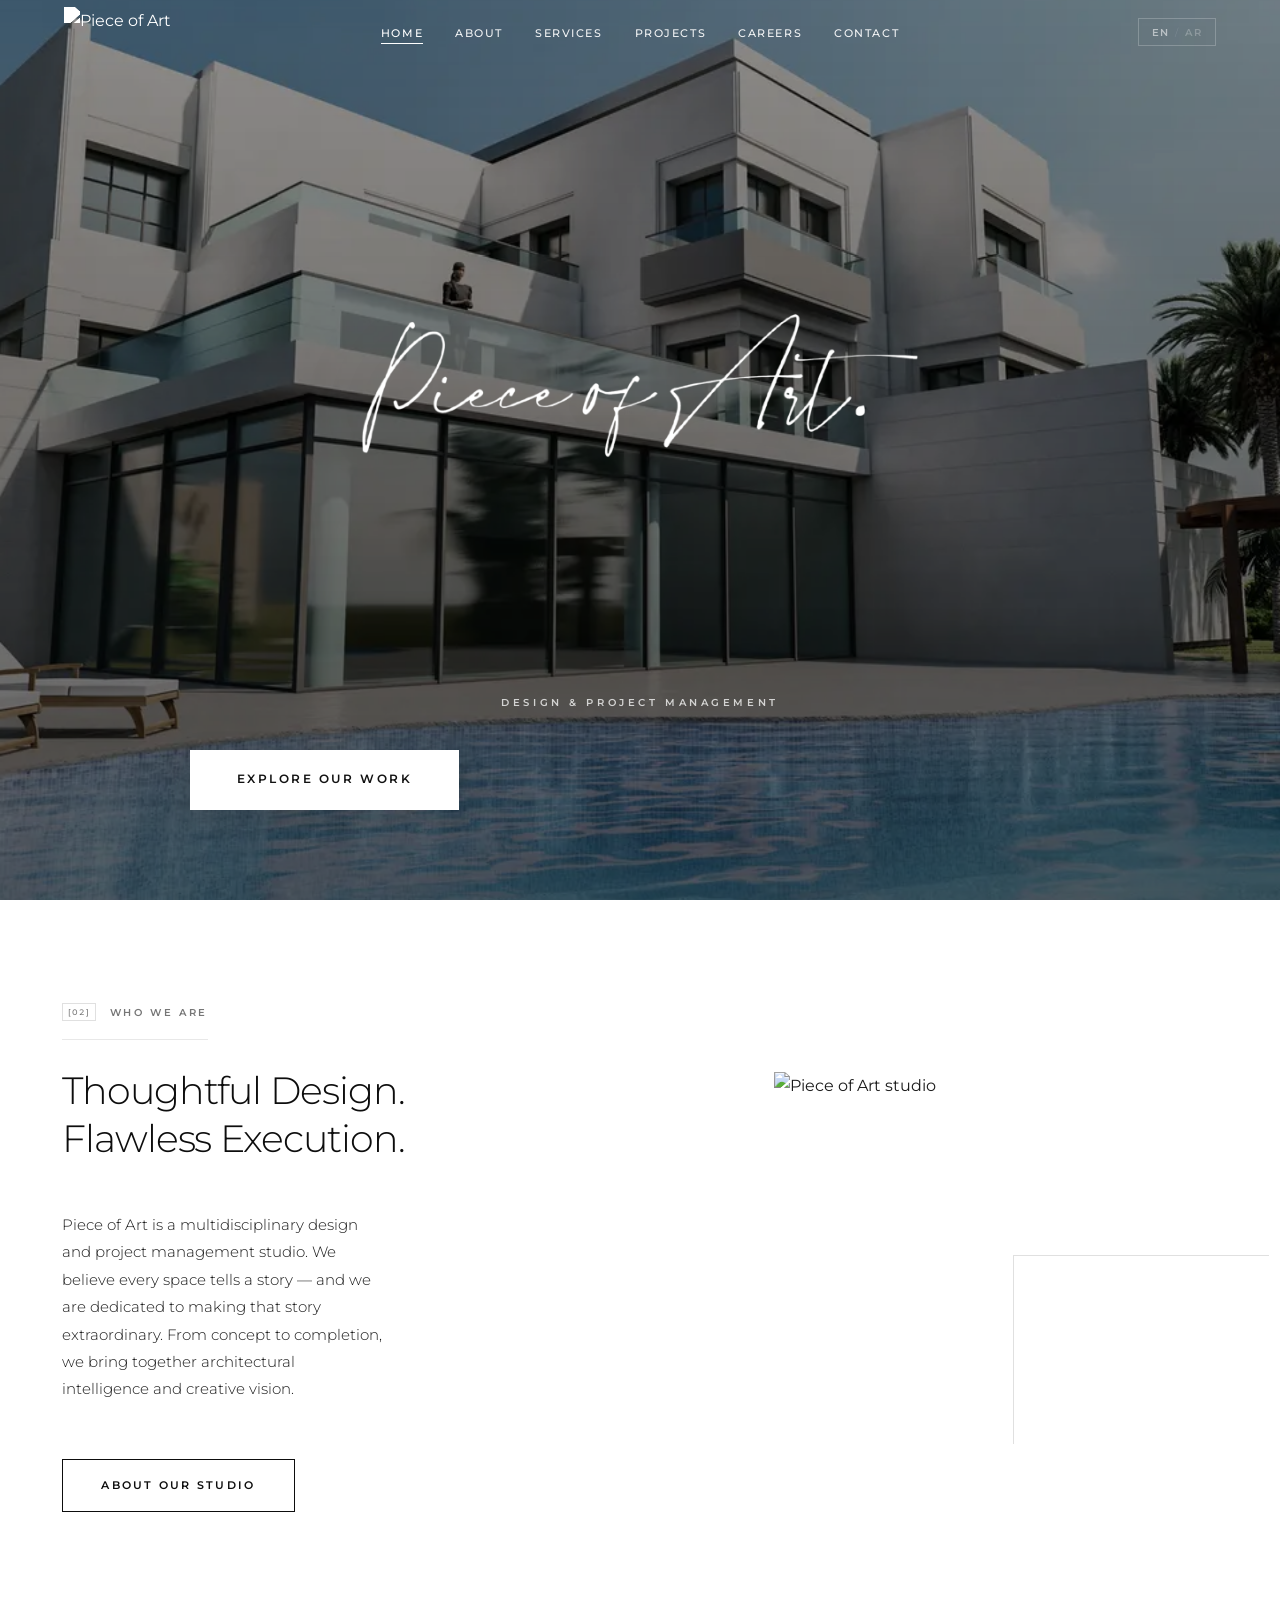
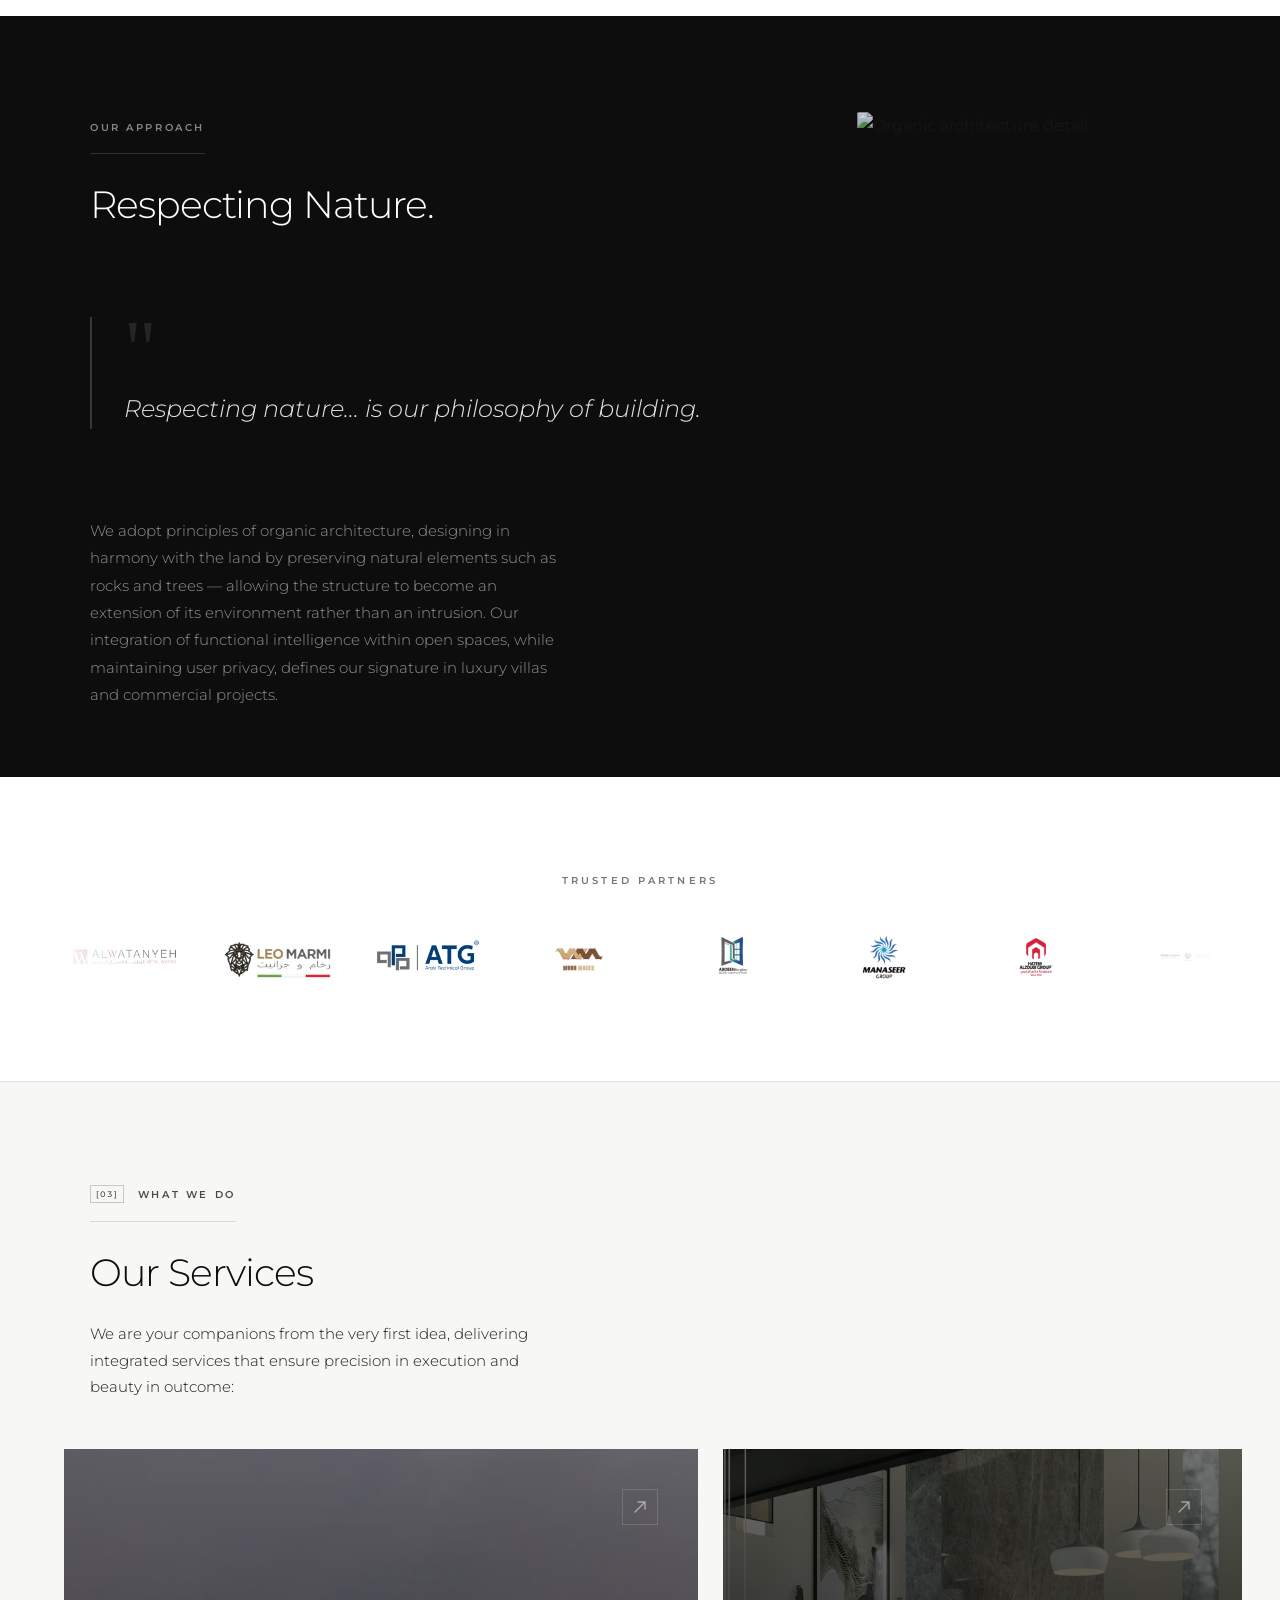
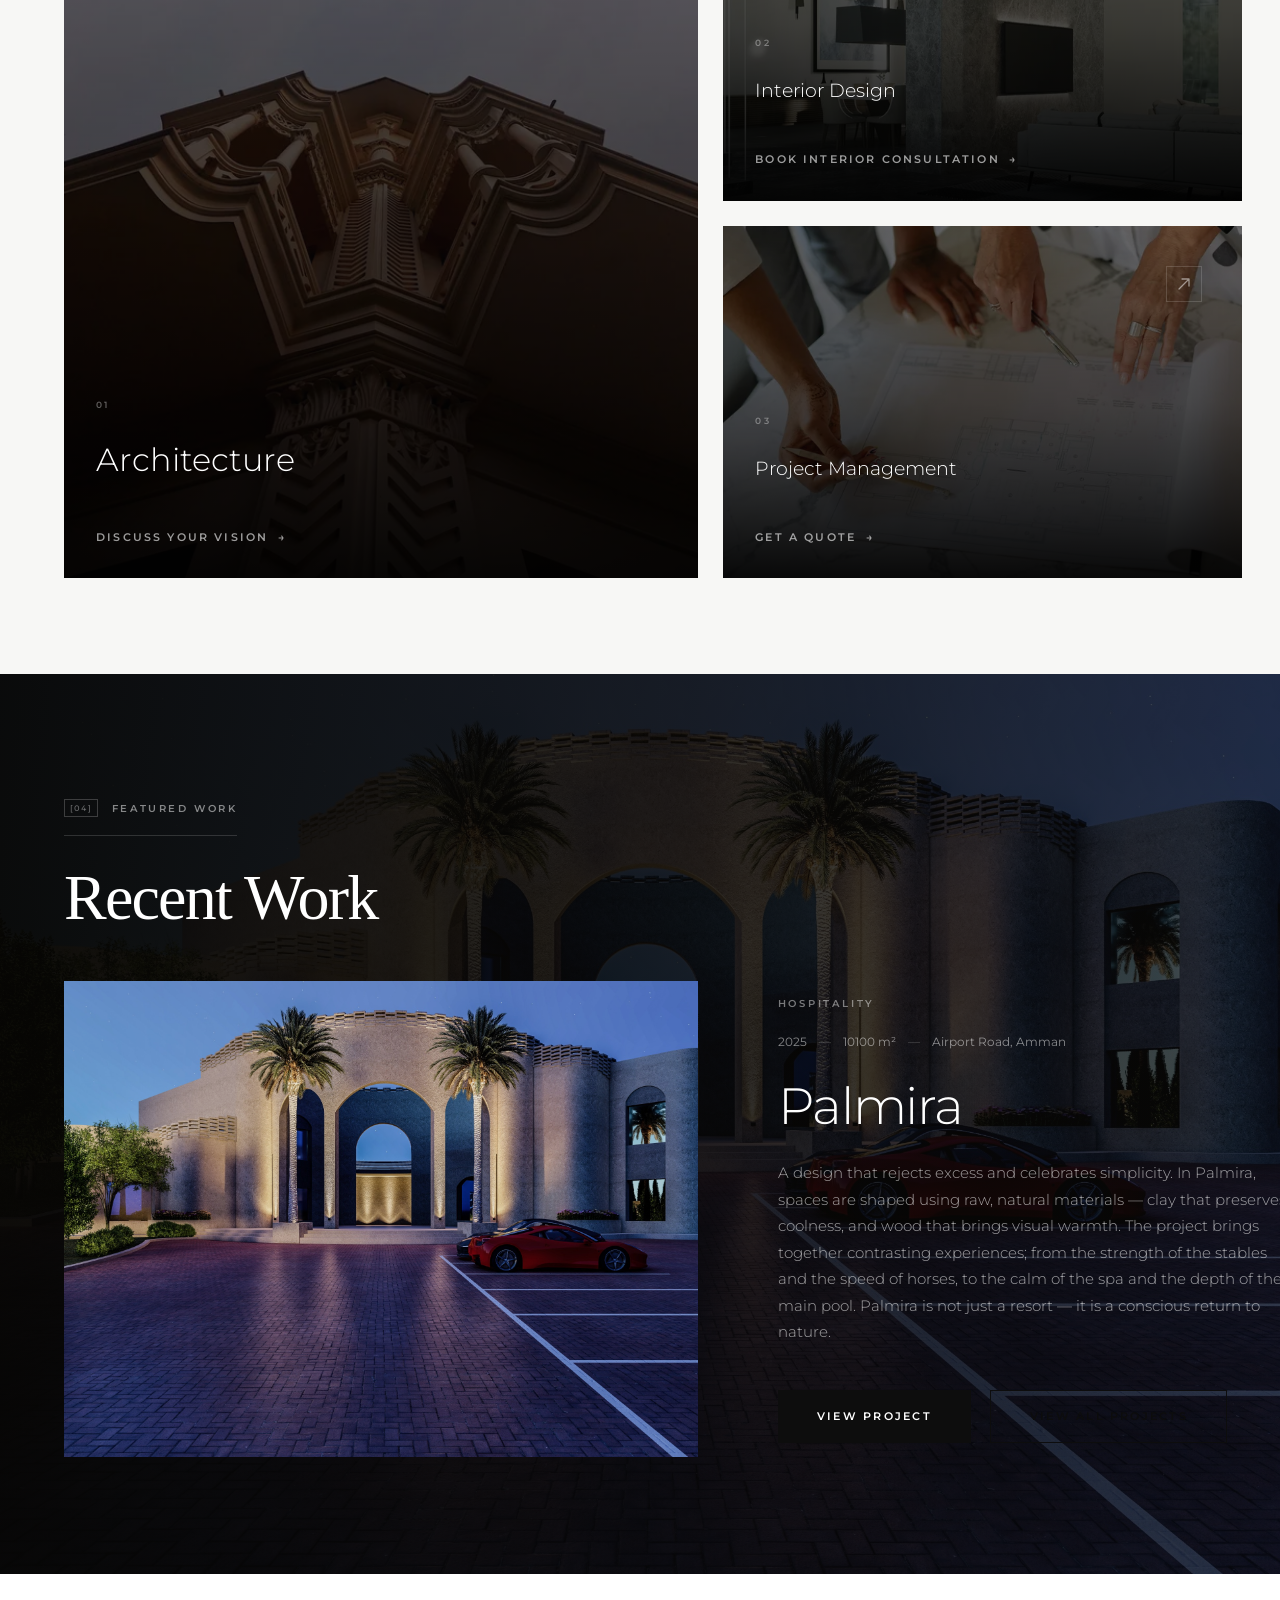
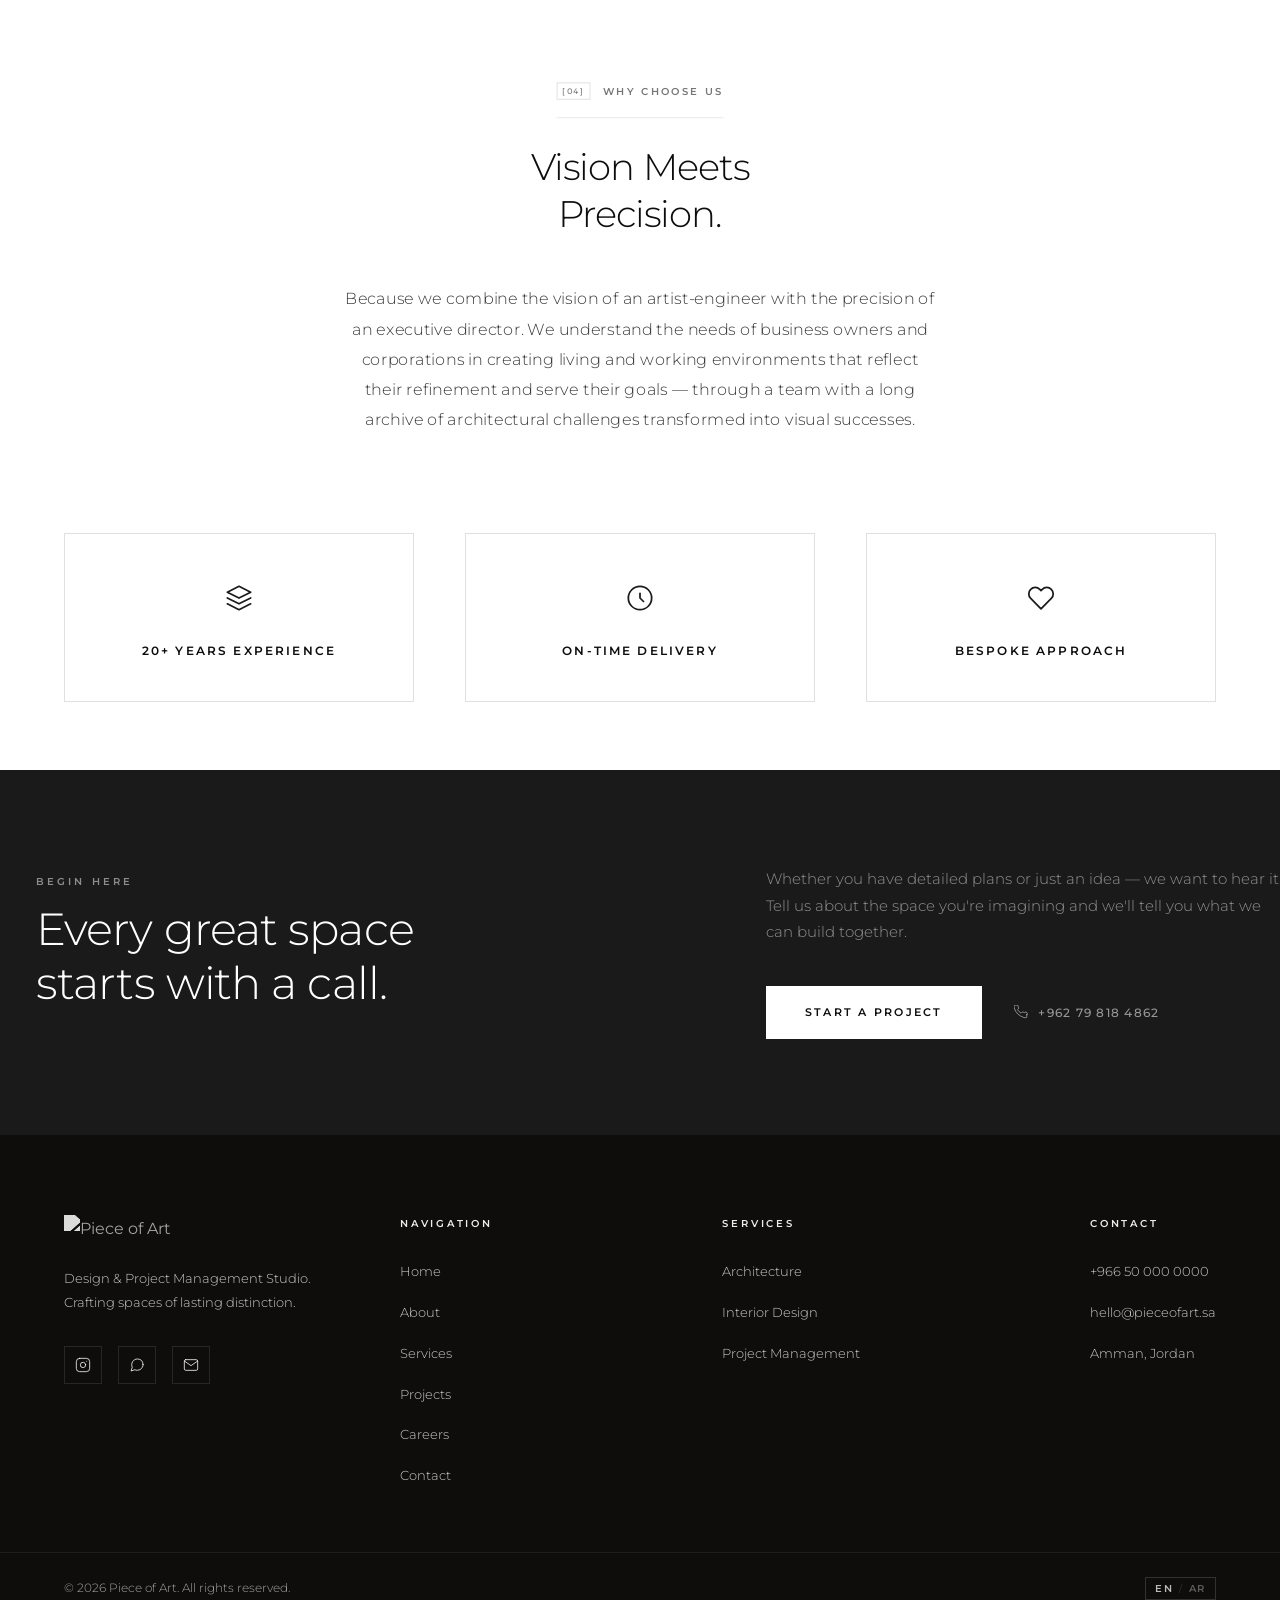
==== commit ca084a26: "Fix home hero layout: single body.page-home block, no specificity conflicts Replace all conflicting " ====
--- a/index.html
+++ b/index.html
@@ -31,7 +31,7 @@
   <link rel="preload" as="image" href="Assets/images/webp/hero-main.webp" fetchpriority="high" type="image/webp" />
 
   <!-- Full stylesheet deferred — not on critical path -->
-  <link rel="stylesheet" href="css/style.min.css?v=43" />
+  <link rel="stylesheet" href="css/style.min.css?v=44" />
 
   <!-- JSON-LD structured data -->
   <script type="application/ld+json">
--- a/css/style.min.css
+++ b/css/style.min.css
@@ -1 +1 @@
-@keyframes pageFadeIn{0%{opacity:0}to{opacity:1}}@keyframes modalSlideUp{0%{transform:translateY(100%)}to{transform:translateY(0)}}@keyframes heroMediaIn{0%{opacity:0}to{opacity:1}}@keyframes heroKenSubtle{0%{transform:scale(1.04) translate(0,0)}to{transform:scale(1.09) translate(-.6%,.4%)}}@keyframes scrollLine{0%{transform:scaleY(0);opacity:0}30%{opacity:1}to{transform:scaleY(1);opacity:0}}@keyframes marqueeScroll{0%{transform:translateX(0)}to{transform:translateX(-50%)}}@keyframes bpDraw{to{stroke-dashoffset:0;opacity:.06}}@keyframes bpCircle{0%{stroke-dashoffset:400;opacity:0}20%{opacity:.06}to{stroke-dashoffset:0;opacity:.05}}@keyframes bpReveal{to{opacity:1;transform:translateY(0)}}@keyframes pageContactFieldIn{0%{opacity:0;transform:translateY(12px)}to{opacity:1;transform:translateY(0)}}@keyframes kenBurns{0%{transform:scale(1)}to{transform:scale(1.07)}}:root{--color-black:#0d0d0d;--color-dark:#1a1a1a;--color-mid:#3a3a3a;--color-muted:#767676;--color-border:#e0e0e0;--color-light-bg:#f7f7f5;--color-white:#ffffff;--font-primary:'Montserrat', sans-serif;--font-cursive:'Pinyon Script', cursive;--nav-height:64px;--max-width:1440px;--gutter:clamp(20px, 5vw, 80px);--space-section:clamp(64px, 8vw, 96px);--space-gap:clamp(24px, 4vw, 60px);--space-gap-sm:clamp(16px, 2vw, 32px);--ease-out:cubic-bezier(0.22, 1, 0.36, 1);--ease-out-expo:cubic-bezier(0.19, 1, 0.22, 1);--transition:0.4s var(--ease-out)}*,::after,::before{box-sizing:border-box;margin:0;padding:0}html{margin:0;padding:0;scroll-behavior:smooth;-webkit-text-size-adjust:100%;overflow-x:clip}body{font-family:var(--font-primary);font-size:clamp(14px,2.5vw,16px);font-weight:400;color:var(--color-dark);background:#fafafa;line-height:1.7;animation:pageFadeIn .5s ease both;padding-top:var(--nav-height);overflow-x:hidden}body.page-home{animation:none;opacity:1;padding-top:0}img{max-width:100%;height:auto}.card img,.hero img,.image-wrap img{width:100%;height:100%;object-fit:cover}a{color:inherit;text-decoration:none}ul{list-style:none}button{cursor:pointer;border:0;background:0 0;font-family:inherit}.ab-scope__desc,.ab-who__body,p{max-width:65ch}[class*=__content]>*,[class*=__grid]>*,[class*=__inner]>*,[class*=__layout]>*,[class*=__text]{min-width:0}.container{max-width:1440px;margin:0 auto;padding-inline:clamp(20px,5vw,80px)}@media (max-width:480px){.container,.services__grid{padding-inline:16px}}.section-inner{max-width:1100px;width:100%;margin-inline:auto}section{padding-block:var(--space-section)}.section--gray{background:var(--color-light-bg)}.section--gray .section-intro__index,.section--gray .section-intro__tag{color:#4a4a4a}.section--gray .section-intro__index{border-color:#c8c8c8}.section--gray .section-intro__label{border-bottom-color:rgba(0,0,0,.12)}.page-content--offset{padding-top:0}.image-wrap{overflow:hidden}.section-label{display:block;font-family:var(--font-primary);font-size:.61rem;font-weight:600;letter-spacing:.32em;text-transform:uppercase;color:var(--color-muted);margin-bottom:.75rem}h2{margin-bottom:1.25rem}.section-label--light{color:rgba(255,255,255,.5)}.section-title{font-family:var(--font-primary);font-size:clamp(2.1rem,3.8vw,3.2rem);font-weight:300;color:var(--color-black);line-height:1.18;letter-spacing:-.025em;max-width:100%;overflow-wrap:break-word}.cursive-title{font-family:var(--font-cursive);font-size:clamp(3.4rem,6.2vw,5.6rem);font-weight:400;letter-spacing:0;line-height:1;max-width:100%}.section-header{margin-bottom:3.5rem}.section-header--center{text-align:center}.body-text{font-family:var(--font-primary);font-size:.95rem;font-weight:300;color:var(--color-dark);line-height:1.8;max-width:32ch}.arch-rule{display:block;width:48px;height:1px;background:var(--color-border);margin:1.5rem 0}.section-intro{margin-bottom:3rem}.section-intro--center{text-align:center}.section-intro--center .section-intro__label{justify-content:center}.section-intro--center .section-intro__sub{margin-left:auto;margin-right:auto}.section-intro__label{display:inline-flex;align-items:center;gap:.85rem;padding-bottom:1.1rem;margin-bottom:1.7rem;border-bottom:1px solid rgba(0,0,0,.09)}.section-intro__index,.section-intro__tag{font-family:var(--font-primary);color:var(--color-muted)}.section-intro__index{font-size:.52rem;font-weight:500;letter-spacing:.14em;border:1px solid var(--color-border);padding:.22em .58em;line-height:1.5;font-variant-numeric:tabular-nums;flex-shrink:0}.section-intro__tag{font-size:.62rem;font-weight:600;letter-spacing:.26em;text-transform:uppercase}.section-intro__heading{font-family:var(--font-primary);font-size:clamp(1.8rem,3vw,2.6rem);font-weight:300;color:var(--color-black);line-height:1.25;letter-spacing:-.01em;margin-bottom:0}.section-intro__heading--script{font-family:var(--font-cursive);font-size:clamp(2.8rem,5vw,4.5rem);font-weight:400;letter-spacing:0;line-height:1.1}.btn,.section-intro__sub{font-family:var(--font-primary)}.section-intro__sub{font-size:.92rem;font-weight:300;color:var(--color-dark);line-height:1.8;max-width:48ch;margin-top:1.5rem}.section-intro--light .section-intro__label{border-bottom-color:rgba(255,255,255,.15)}.section-intro--light .section-intro__index{color:rgba(255,255,255,.4);border-color:rgba(255,255,255,.2)}.section-intro--light .section-intro__tag{color:rgba(255,255,255,.5)}.section-intro--light .section-intro__heading{color:#fff}.btn{display:inline-block;font-size:.7rem;font-weight:600;letter-spacing:.2em;text-transform:uppercase;padding:1rem 2.4rem;border:1px solid transparent;transition:all .3s ease;white-space:nowrap;position:relative;overflow:hidden;align-self:flex-start;margin-top:2rem}.btn:hover{transform:translateY(-1px)}.ab-cta__inner .btn,.cta__actions .btn,.fp-card__actions .btn,.hero__copy .btn,.modal-details .btn,.navbar__actions .btn,.page-header__actions .btn,.prefooter__actions .btn,.services-hero__actions .btn{margin-top:0}.btn--dark{background:var(--color-black);color:var(--color-white);border-color:var(--color-black)}.btn--dark:hover{background:0 0;color:var(--color-black)}.btn--light{background:var(--color-white);color:var(--color-black);border-color:var(--color-white)}.btn--light:hover,.btn--outline{background:0 0;color:var(--color-white)}.btn--outline{color:var(--color-black);border-color:var(--color-black)}.btn--outline:hover{background:var(--color-black);color:var(--color-white)}.btn--outline-light{background:0 0;color:var(--color-white);border-color:rgba(255,255,255,.45)}.btn--outline-light:hover{border-color:var(--color-white);background:var(--color-white);color:var(--color-black)}.stack{display:flex;flex-direction:column;gap:1.25rem}.flow>*+*{margin-top:1.25rem}.flow h1+p,.flow h2+p{margin-top:2rem}.flow h1+.btn,.flow h2+.btn,.flow p+.btn,.flow p+.hero__actions{margin-top:3.5rem}#scroll-progress{position:fixed;top:0;left:0;height:2px;width:0%;background:var(--color-dark);z-index:9999;transition:width .1s linear}.reveal{opacity:0;transition:opacity .9s var(--ease-out),transform .9s var(--ease-out)}.reveal[data-reveal=up]{transform:translateY(24px)}.reveal[data-reveal=left]{transform:translateX(-20px)}.reveal[data-reveal=right]{transform:translateX(20px)}.reveal[data-reveal=scale]{transform:scale(.96)}.reveal[data-reveal=fade]{transform:none}.reveal.is-visible{opacity:1;transform:none}.reveal[style*="--stagger-i"].is-visible{transition-delay:calc(var(--stagger-i, 0)*.12s)}.reveal--delay,.reveal--delay.is-visible{transition-delay:.18s}.reveal--delay-2,.reveal--delay-2.is-visible{transition-delay:.34s}.lang-switch{display:flex;align-items:center;gap:.35rem;font-size:.65rem;font-weight:600;letter-spacing:.14em;color:var(--color-muted);padding:.4rem .8rem;border:1px solid var(--color-border);transition:all .3s ease;background:0 0;cursor:pointer}.lang-switch:hover{border-color:var(--color-dark);color:var(--color-dark)}.lang-switch__ar,.lang-switch__en{opacity:.45;transition:opacity .3s ease}.lang-switch__ar.active,.lang-switch__en.active{opacity:1}.lang-switch__divider{opacity:.3;font-weight:300}.lang-switch--small{font-size:.6rem;padding:.3rem .6rem;color:rgba(255,255,255,.72);border-color:rgba(255,255,255,.15)}.lang-switch--small:hover{color:#fff;border-color:rgba(255,255,255,.4)}.navbar{position:fixed;top:0;left:0;width:100%;height:var(--nav-height);z-index:1000;display:flex;align-items:center;background:0 0;border-bottom:none;box-shadow:none;transition:background .3s ease,border-color .3s ease,box-shadow .3s ease,backdrop-filter .3s ease,-webkit-backdrop-filter .3s ease}.navbar.scrolled{background:rgba(255,255,255,.95);-webkit-backdrop-filter:blur(10px);backdrop-filter:blur(10px);border-bottom:1px solid var(--color-border);box-shadow:none}.page-static .navbar.scrolled{background:rgba(255,255,255,.96);-webkit-backdrop-filter:blur(12px);backdrop-filter:blur(12px);border-bottom:1px solid var(--color-border);box-shadow:0 4px 24px rgba(0,0,0,.06)}.navbar__inner{width:100%;min-height:100%;justify-content:space-between}.navbar__inner,.navbar__logo{display:flex;align-items:center}.navbar__logo img{width:clamp(8rem,22vw,11rem);filter:none;display:block}.nav-link{font-size:.7rem;font-weight:500;letter-spacing:.14em;text-transform:uppercase;color:var(--color-dark);position:relative}.nav-link::after{content:"";position:absolute;bottom:-4px;left:0;width:0;height:1px;background:currentColor;transition:width .3s var(--ease-out)}.nav-link.active::after,.nav-link:hover::after{width:100%}.navbar__nav{display:none}.navbar__actions,.navbar__nav ul{display:flex;gap:2rem;align-items:center}.navbar__actions{gap:1rem}.navbar__hamburger{display:flex;flex-direction:column;gap:5px;padding:.4rem}.navbar__hamburger span{display:block;width:22px;height:1.5px;background:var(--color-dark);transition:.3s}.navbar__hamburger.open span:nth-child(1){transform:translateY(6.5px) rotate(45deg)}.navbar__hamburger.open span:nth-child(2){opacity:0}.navbar__hamburger.open span:nth-child(3){transform:translateY(-6.5px) rotate(-45deg)}.navbar.nav-open{background:var(--color-black)!important}.navbar.nav-open .lang-switch,.navbar.nav-open .nav-link{color:rgba(255,255,255,.75)!important}.navbar.nav-open .navbar__hamburger span{background:#fff!important}.navbar.nav-open .lang-switch{border-color:rgba(255,255,255,.25)!important}.navbar.nav-open .lang-switch__divider{color:rgba(255,255,255,.3)!important}.navbar.nav-open .navbar__logo img{filter:brightness(0) invert(1)!important}.mobile-nav{position:fixed;inset:0;height:100vh;background:var(--color-black);z-index:800;display:flex;justify-content:center;opacity:0;visibility:hidden;transition:opacity .4s ease,visibility .4s ease}.mobile-nav.open{opacity:1;visibility:visible}.hero,.mobile-nav,.mobile-nav ul{width:100%;align-items:center}.mobile-nav ul{display:flex;flex-direction:column;gap:2rem;padding:var(--nav-height) 2rem 2rem}.mobile-nav .nav-link{font-size:1.2rem;font-weight:300;letter-spacing:.18em;color:rgba(255,255,255,.8)}.mobile-nav .nav-link.active,.mobile-nav .nav-link:hover{color:#fff}.mobile-nav .nav-link::after{background:#fff}.hero{position:relative;min-height:calc(100dvh - var(--nav-height));display:grid;grid-template-columns:1fr;gap:var(--space-gap);overflow:hidden;padding-block:0}.hero__bg{position:absolute;inset:0;z-index:0;overflow:hidden}.hero__parallax{position:absolute;inset:-10%0;will-change:transform}.hero__media{width:100%;height:100%;object-fit:cover;object-position:center;display:block;opacity:0;animation:heroMediaIn 1.05s ease forwards,heroKenSubtle 22s ease-in-out .15s infinite alternate}.hero__overlay{position:absolute;inset:0;z-index:1;pointer-events:none;background:linear-gradient(to bottom,rgba(0,0,0,.4),rgba(0,0,0,.6))}.hero__gridline{position:absolute;left:max(1.5rem,10%);top:0;bottom:0;width:1px;background:rgba(255,255,255,.06);z-index:2}.hero__content{position:relative;z-index:3;width:100%;padding:3rem 0;color:#fff;text-align:left}.hero__copy{max-width:32ch;margin:0}.hero__label{margin:0 0 .75rem;font-family:var(--font-primary);font-size:.62rem;font-weight:600;letter-spacing:.34em;text-transform:uppercase;color:rgba(255,255,255,.72);line-height:1.5}.hero__accent{margin:0 0 1.25rem;font-family:var(--font-cursive);font-size:clamp(2.5rem,8vw,6rem);font-weight:400;line-height:1.1;letter-spacing:.01em;color:#fff}.btn--hero{padding:1.2rem 2.85rem;font-size:.72rem;font-weight:600;letter-spacing:.22em;text-transform:uppercase;background:#fff;color:#111;border:1px solid #fff;box-shadow:0 6px 28px rgba(0,0,0,.14);transition:transform .4s cubic-bezier(.22,1,.36,1),box-shadow .4s ease,background .35s ease,color .35s ease,border-color .35s ease}.btn--hero:hover{transform:translateY(-2px);box-shadow:0 14px 44px rgba(0,0,0,.2);background:#f4f4f2;color:#070707;border-color:#f4f4f2}.btn--hero:focus-visible{outline:2px solid #fff;outline-offset:3px}.hero__copy .btn--hero,.hero__copy .hero__accent,.hero__copy .hero__label{opacity:0;transform:translate3d(0,1.15rem,0);transition:opacity .85s cubic-bezier(.22,1,.36,1),transform .85s cubic-bezier(.22,1,.36,1)}.hero.loaded .hero__copy .hero__label{transition-delay:.05s}.hero.loaded .hero__copy .hero__accent{transition-delay:.15s}.hero.loaded .hero__copy .btn--hero{transition-delay:.28s}.hero.loaded .hero__copy .btn--hero,.hero.loaded .hero__copy .hero__accent,.hero.loaded .hero__copy .hero__label{opacity:1;transform:translate3d(0,0,0)}body.page-home .hero__copy .btn--hero,body.page-home .hero__copy .hero__accent,body.page-home .hero__copy .hero__label{opacity:1;transform:translate3d(0,0,0);transition:none}body.page-home .hero__media{opacity:1;animation:heroKenSubtle 22s ease-in-out .15s infinite alternate}.hero__scroll-indicator{position:absolute;bottom:2rem;left:1.5rem;z-index:3;display:flex;flex-direction:column;align-items:center;gap:.75rem}.hero__scroll-indicator span{display:block;width:1px;height:55px;background:rgba(255,255,255,.3);animation:scrollLine 2.2s var(--ease-out) infinite;transform-origin:top center}.hero__scroll-indicator p{font-size:.52rem;font-weight:600;letter-spacing:.28em;text-transform:uppercase;color:rgba(255,255,255,.35);writing-mode:vertical-rl}.about-preview{background:var(--color-white)}.about-preview--sticky{position:relative;z-index:3}.about-preview__grid{display:grid;grid-template-columns:1fr;gap:var(--space-gap);align-items:center}.about-preview__grid>*,.philosophy__grid>*{min-width:0}.about-preview__image{overflow:hidden;min-width:0}.about-preview__img-wrap{width:100%;height:auto;aspect-ratio:4/3;position:relative;max-width:100%;overflow:hidden}.about-preview__img-wrap img,.philosophy__visual img{width:100%;height:100%;object-fit:cover;display:block;transition:transform .9s var(--ease-out)}.about-preview__img-wrap:hover img,.philosophy__visual:hover img{transform:scale(1.04)}.about-preview__accent{position:absolute;bottom:-1rem;right:-1rem;width:55%;height:55%;border:1px solid var(--color-border);z-index:-1}.section-intro,.section-intro__heading,.section-intro__label{max-width:100%;overflow-wrap:break-word}.philosophy__visual{max-width:100%}.philosophy{background:var(--color-black);position:relative;overflow:hidden}.philosophy__grid{display:grid;grid-template-columns:1fr;gap:var(--space-gap);align-items:center;min-height:auto}.philosophy__text{display:flex;flex-direction:column;justify-content:center;position:relative}.philosophy__quote{margin:2.5rem 0;padding:0 0 0 2rem;border-left:2px solid rgba(255,255,255,.18)}.philosophy__quote-mark{font-family:var(--font-cursive);font-size:5rem;line-height:.8;color:rgba(255,255,255,.1);display:block;margin-bottom:.5rem}.philosophy__quote p{font-size:clamp(1.1rem,2vw,1.5rem);font-weight:300;line-height:1.65;color:rgba(255,255,255,.88);font-style:italic}.philosophy__body{color:rgba(255,255,255,.55);max-width:48ch;line-height:1.8}.philosophy__visual{position:relative;overflow:hidden;border-radius:2px}.philosophy__visual img{min-height:clamp(220px,50vw,400px);filter:brightness(.82);transition:transform 1.2s var(--ease-out)}.stats{background:var(--color-white);border-top:1px solid var(--color-border);border-bottom:1px solid var(--color-border)}.stats__grid{display:grid;grid-template-columns:1fr;gap:0}.stat-item{text-align:center;padding:2.5rem 1.5rem;border-bottom:1px solid var(--color-border)}.stat-item:last-child{border-bottom:none}.stat-item__number{display:flex;align-items:baseline;justify-content:center;gap:.2rem;margin-bottom:.75rem}.stat-item__suffix,.stat-item__value{font-weight:300;color:var(--color-black)}.stat-item__value{font-family:var(--font-primary);font-size:clamp(2.4rem,4vw,3.8rem);line-height:1;font-variant-numeric:tabular-nums}.stat-item__suffix{font-size:clamp(1.4rem,2.5vw,2.2rem)}.stat-item__label,.testimonial__author strong{font-size:.65rem;font-weight:600;letter-spacing:.22em;text-transform:uppercase;color:var(--color-muted)}.partners{background:var(--color-white);overflow:hidden;border-bottom:1px solid var(--color-border)}.partners__header{text-align:center;margin-bottom:2.5rem}.partners__marquee{display:flex;overflow:hidden;width:100%;-webkit-mask-image:linear-gradient(to right,transparent 0,#000 10%,#000 90%,transparent 100%);mask-image:linear-gradient(to right,transparent 0,#000 10%,#000 90%,transparent 100%)}.partners__track{display:flex;width:max-content;gap:1rem;flex-wrap:nowrap;will-change:transform;align-items:center;flex-shrink:0;animation:marqueeScroll 55s linear infinite}.partners__logo{flex:0 0 auto;display:flex;align-items:center;justify-content:center;width:clamp(4.75rem,10vw,7.5rem);height:clamp(2rem,6.5vw,3.5rem);box-sizing:border-box;padding-inline:.2rem}.partners__logo img{display:block;max-width:100%;max-height:100%;width:auto;height:auto;object-fit:contain;object-position:center}.services__grid{min-height:200px;width:100%;max-width:1440px;margin-inline:auto;padding-inline:var(--gutter)}.svc-grid,.svc-stack{display:grid;grid-template-columns:1fr}.svc-grid{gap:var(--space-gap-sm);min-height:auto}.svc-stack{gap:1.5rem}.svc-card{position:relative;overflow:hidden;cursor:pointer;background:var(--color-black);height:100%}.svc-card--small{flex:1}.svc-card__bg{position:absolute;inset:0;z-index:0;transition:transform .9s var(--ease-out)}.fp-bg img,.svc-card__bg img{width:100%;height:100%;object-fit:cover}.svc-card__bg img{opacity:.5;transition:opacity .6s ease}.svc-card:hover .svc-card__bg{transform:scale(1.05)}.svc-card:hover .svc-card__bg img{opacity:.65}.svc-card__overlay{position:absolute;inset:0;background:linear-gradient(to top,rgba(0,0,0,.92)0,rgba(0,0,0,.4) 50%,rgba(0,0,0,.1) 100%);z-index:1}.svc-card__body{position:relative;z-index:2;padding:2rem;display:flex;flex-direction:column;height:100%;min-height:320px;justify-content:flex-end;gap:.75rem}.svc-card--small .svc-card__body{min-height:0;padding:2rem}.svc-card__num{font-size:.55rem;font-weight:600;letter-spacing:.28em;text-transform:uppercase;color:rgba(255,255,255,.35);display:block;margin-bottom:1rem}.svc-card__desc,.svc-card__title{font-weight:300;margin-bottom:.75rem}.svc-card__title{font-size:clamp(1.4rem,2.5vw,2rem);color:#fff;line-height:1.2}.svc-card--small .svc-card__title{font-size:1.2rem}.svc-card__desc{font-size:.88rem;color:rgba(255,255,255,.62);line-height:1.7;max-width:65ch;max-height:0;overflow:hidden;opacity:0;transition:max-height .5s var(--ease-out),opacity .5s ease,margin .4s ease}.svc-card:hover .svc-card__desc{max-height:8rem;opacity:1}.svc-card__link{font-size:.68rem;font-weight:600;letter-spacing:.2em;text-transform:uppercase;color:rgba(255,255,255,.6);display:inline-flex;align-items:center;gap:.6rem;transition:color .3s ease,gap .3s ease}.svc-card:hover .svc-card__link{color:#fff;gap:1rem}.svc-card__arrow{position:absolute;top:2.5rem;right:2.5rem;z-index:2;width:36px;height:36px;border:1px solid rgba(255,255,255,.15);display:flex;align-items:center;justify-content:center;color:rgba(255,255,255,.5);transition:all .35s var(--ease-out)}.svc-card:hover .svc-card__arrow{background:rgba(255,255,255,.1);border-color:rgba(255,255,255,.4);color:#fff}.featured-project{position:relative;background:var(--color-black);min-height:100vh;overflow:hidden;display:flex;align-items:stretch;padding:0}.fp-bg,.fp-overlay{position:absolute;inset:0;z-index:0}.fp-bg img{object-position:center;opacity:.45}.fp-overlay{z-index:1;background:linear-gradient(to right,rgba(6,5,3,.92)0,rgba(6,5,3,.65) 55%,rgba(6,5,3,.3) 100%)}.fp-stage{position:relative;z-index:2;width:100%;display:flex;align-items:center}.fp-card{display:grid;grid-template-columns:1fr;gap:2.5rem;align-items:center;margin-top:3rem}.fp-card__thumb{position:relative;overflow:hidden}.fp-card__thumb img{width:100%;height:auto;aspect-ratio:4/3;object-fit:cover;display:block;transition:transform .9s var(--ease-out);filter:brightness(.92)}.fp-card:hover .fp-card__thumb img{transform:scale(1.04)}.fp-card__info{color:#fff}.fp-card__category{display:block;font-size:.62rem;font-weight:600;letter-spacing:.28em;text-transform:uppercase;color:rgba(255,255,255,.45);margin-bottom:1.2rem}.fp-card__meta{display:flex;align-items:center;gap:.75rem;font-size:.78rem;font-weight:400;color:rgba(255,255,255,.5);margin-bottom:1.6rem}.fp-card__meta-sep{color:rgba(255,255,255,.25)}.fp-card__title{font-size:clamp(2rem,4vw,3.2rem);font-weight:300;line-height:1.15;color:#fff;margin-bottom:1.5rem;letter-spacing:-.02em}.fp-card__desc{font-size:.92rem;font-weight:300;line-height:1.8;color:rgba(255,255,255,.62);max-width:65ch;margin-bottom:2.8rem}.fp-card__actions{display:flex;gap:1.2rem;align-items:center;flex-wrap:wrap}.testimonials{background:var(--color-light-bg)}.testimonials__grid{display:grid;grid-template-columns:1fr;gap:var(--space-gap-sm);margin-top:3rem}.testimonial{background:var(--color-white);padding:3rem 2.5rem;position:relative;border:1px solid var(--color-border);transition:box-shadow .4s ease,transform .4s ease}.testimonial:hover{box-shadow:0 12px 40px rgba(0,0,0,.07);transform:translateY(-4px)}.testimonial__quote-mark{font-family:var(--font-cursive);font-size:4rem;line-height:.7;color:var(--color-border);display:block;margin-bottom:1.2rem;user-select:none}.testimonial__text{font-size:.93rem;font-weight:300;line-height:1.9;color:var(--color-mid);margin-bottom:2rem;font-style:italic}.testimonial__author{display:flex;flex-direction:column;gap:.2rem;font-style:normal}.testimonial__author strong{font-size:.78rem;letter-spacing:.08em;color:var(--color-black)}.testimonial__author span{font-size:.75rem;color:var(--color-muted)}.whyus{background:var(--color-white)}.whyus__inner{text-align:center;max-width:56rem;margin:0 auto}.svc-block__list li,.whyus__body{font-weight:300;color:var(--color-mid)}.whyus__body{font-size:1.05rem;line-height:1.85;max-width:56ch;margin:0 auto 4rem}.whyus__pillars{display:grid;grid-template-columns:1fr;gap:var(--space-gap);margin-top:3.5rem}.whyus__pillar{display:flex;flex-direction:column;align-items:center;gap:1.2rem;padding:2.5rem 2rem;border:1px solid var(--color-border);transition:border-color .3s ease,box-shadow .3s ease}.whyus__pillar:hover{border-color:var(--color-dark);box-shadow:0 8px 30px rgba(0,0,0,.06)}.whyus__pillar-icon{width:48px;height:48px;display:flex;align-items:center;justify-content:center;color:var(--color-dark)}.whyus__pillar-icon svg{width:28px;height:28px}.whyus__pillar-title{font-size:.75rem;font-weight:600;letter-spacing:.18em;text-transform:uppercase;color:var(--color-black);text-align:center}.cta{position:relative;background:var(--color-black);overflow:hidden;padding:5rem 0}.cta__bg{position:absolute;inset:0;background:radial-gradient(ellipse 70% 70%at 60% 50%,rgba(255,255,255,.035)0,transparent 70%),linear-gradient(135deg,#0d0d0d 0,#1f1f1d 100%)}.cta__inner{position:relative;z-index:1;text-align:center;max-width:700px;margin:0 auto}.cta__title{font-family:var(--font-cursive);font-size:clamp(3rem,6vw,5.5rem);font-weight:400;color:#fff;line-height:1.05;margin-bottom:1.5rem}.cta__subtitle{font-size:.95rem;font-weight:300;color:rgba(255,255,255,.55);line-height:1.9;max-width:46ch;margin:0 auto 3rem}.cta__actions{display:flex;gap:1.2rem;justify-content:center;flex-wrap:wrap}.cta--compact .cta__title{font-size:clamp(2.4rem,5vw,3.8rem)}.cta--compact .cta__subtitle{margin-bottom:2rem}.btn--sm{padding:.75rem 1.65rem;font-size:.62rem}.page-header{background:var(--color-white);border-bottom:1px solid var(--color-border)}.page-header--services{background:linear-gradient(180deg,#fff 0%,var(--color-light-bg) 55%,#fff 100%)}.page-header--blueprint,section.page-header--careers{position:relative;overflow:hidden}.blueprint-bg{position:absolute;inset:0;pointer-events:none;color:var(--color-dark)}.blueprint-svg{width:100%;height:100%;display:block}.bp-line{fill:none;stroke:currentColor;stroke-width:.5;opacity:.06;stroke-dasharray:2000;stroke-dashoffset:2000;animation:bpDraw 6s ease-out forwards}.bp-line--1{animation-delay:.3s}.bp-line--2{animation-delay:.8s}.bp-line--3{animation-delay:1.4s;opacity:.04}.bp-line--4{animation-delay:2s;opacity:.04}.bp-line--diag{opacity:.03;stroke-dasharray:3000;stroke-dashoffset:3000}.bp-circle{fill:none;stroke:currentColor;stroke-width:.4;opacity:0;stroke-dasharray:400;stroke-dashoffset:400;animation:bpCircle 4s ease-out forwards}.bp-circle--sm{stroke-width:.3}.bp-reveal{opacity:0;transform:translateY(22px);animation:bpReveal .7s cubic-bezier(.165,.84,.44,1) forwards;animation-delay:calc(var(--r)*.15s + .1s)}.bp-line{animation-delay:calc(var(--r, 1)*.2s + .9s)}.bp-line--1{--r:1}.bp-line--2{--r:2}.bp-line--3{--r:3}.bp-line--4{--r:4}.bp-line--diag{animation-delay:1.6s}.bp-circle{animation-delay:1.8s}.bp-circle--sm{animation-delay:2.2s}.page-header--careers .page-header__content,.page-header__content{position:relative;z-index:1}.page-header__title{font-family:var(--font-primary);font-size:clamp(2rem,4vw,3.2rem);font-weight:300;color:var(--color-black);line-height:1.18;letter-spacing:-.03em;max-width:22ch;margin-bottom:1.25rem}.page-header__subtitle{font-size:.98rem;font-weight:300;color:var(--color-muted);line-height:1.85;max-width:58ch;margin-bottom:2rem}section.page-header--careers{padding-block:clamp(2rem,4vw,2.85rem) clamp(1.5rem,2.8vw,2rem);border-bottom:1px solid var(--color-border);background:#fff}.page-header--careers__visual{position:absolute;inset:0;pointer-events:none}.page-header--careers__photo{position:absolute;inset:0;background:url(../Assets/images/hero-main.jpg)center/cover no-repeat;opacity:.08}.page-header--careers__scrim{position:absolute;inset:0;background:linear-gradient(180deg,rgba(255,255,255,.55)0,#fff 92%)}.page-header--careers .careers-hero__title{font-size:clamp(2.35rem,5vw,3.95rem);font-weight:500;letter-spacing:-.035em;max-width:18ch;margin-bottom:1rem}.page-header--careers .careers-hero__sub{color:#4a4a4a;margin-bottom:0;line-height:1.78;max-width:52ch}.page-header__actions{display:flex;flex-wrap:wrap;gap:1rem;margin-bottom:2rem}.page-header__trust{font-size:.8rem;font-weight:400;color:var(--color-muted);max-width:54ch;line-height:1.7;border-top:1px solid var(--color-border);padding-top:1.5rem}.svc-block{background:var(--color-white);position:relative}.svc-block--gray,section.careers-section{background:var(--color-light-bg)}.svc-block__grid{display:grid;grid-template-columns:1fr;gap:2rem;align-items:center}.svc-block--reverse .svc-block__image,.svc-block--reverse .svc-block__image-container{order:2}.svc-block--reverse .svc-block__content{order:1}.svc-block__image{position:relative;overflow:hidden;border-radius:2px;background:var(--color-border)}.svc-block__image img{width:100%;min-height:380px;object-fit:cover;transition:transform .65s var(--ease-out)}.svc-block:hover .svc-block__image-wrap img,.svc-block__image:hover img{transform:scale(1.03)}.svc-block__number{font-size:.8rem;font-weight:600;letter-spacing:.2em;color:var(--color-muted);display:block;margin-bottom:1rem}.svc-block__title{margin-bottom:1.5rem}.svc-block__title-script{font-family:var(--font-cursive);font-size:clamp(2.8rem,4vw,3.8rem);font-weight:400;color:var(--color-black);line-height:1.05;display:block;margin-bottom:2rem}.svc-block__body{font-size:.95rem;font-weight:300;color:var(--color-dark);line-height:1.9;margin-bottom:2.5rem;max-width:45ch}.svc-block__list{gap:1.5rem 2rem;margin-bottom:3.5rem}.svc-block__list li{position:relative;padding-left:1.5rem;margin-bottom:.65rem;font-size:.88rem;line-height:1.55}.svc-block__list li::before{content:"";position:absolute;left:0;top:.55em;width:4px;height:4px;background:var(--color-dark);border-radius:50%}.svc-block__cta{margin-top:.25rem}section.careers-section{padding-block:clamp(2rem,4vw,2.75rem) var(--space-section)}.jobs-header{margin-bottom:1.35rem}.jobs-count{font-size:.72rem;font-weight:600;letter-spacing:.14em;text-transform:uppercase;color:var(--color-muted)}.jobs-list{display:flex;flex-direction:column;gap:.75rem}.job-item{border:1px solid rgba(0,0,0,.08);border-radius:12px;background:var(--color-white);overflow:hidden;transition:box-shadow .3s var(--ease-out),transform .3s var(--ease-out)}.job-item:not(.open):hover{box-shadow:0 10px 36px rgba(0,0,0,.07);transform:translateY(-2px)}.job-row{display:flex;align-items:center;justify-content:space-between;gap:1rem 1.5rem;padding:1.4rem 1.35rem;cursor:pointer;transition:background .25s ease}.job-row:hover{background:rgba(247,247,245,.65)}.job-item.open .job-row{background:var(--color-light-bg)}.job-item.open{box-shadow:0 12px 40px rgba(0,0,0,.08)}.job-row__left{flex:1;min-width:0}.job-row__titleline{display:flex;align-items:baseline;flex-wrap:wrap;gap:.5rem .65rem}.job-title{font-family:var(--font-primary);font-size:clamp(1.05rem,2.1vw,1.2rem);font-weight:600;color:var(--color-black);letter-spacing:-.02em;line-height:1.25;margin:0}.job-meta{margin:.45rem 0 0;font-size:.78rem;font-weight:400;color:#8a8a8a;line-height:1.45}.job-meta__sep{margin:0 .35rem;opacity:.4}.job-badge{display:inline-block;font-size:.5rem;font-weight:600;letter-spacing:.1em;text-transform:uppercase;padding:.28em .65em;border-radius:999px;background:rgba(13,13,13,.06);color:#3d3d3d;vertical-align:middle}.job-row__right{display:flex;align-items:center;gap:.65rem;flex-shrink:0}.job-date,.job-desc h4{font-size:.65rem;text-transform:uppercase}.job-date{font-weight:500;letter-spacing:.08em;color:#b5b5b5;white-space:nowrap}.job-arrow,.job-toggle{display:flex;align-items:center}.job-arrow{color:var(--color-black);transition:transform .3s var(--ease-out)}.job-row:hover .job-arrow{transform:translateX(5px)}.job-toggle{justify-content:center;color:#a0a0a0;transition:transform .25s ease}.job-item.open .job-toggle,.job-toggle.open{transform:rotate(180deg)}.job-drawer{background:var(--color-light-bg);border-top:1px solid var(--color-border)}.job-drawer-inner{padding:2rem 1.35rem 2.75rem;max-width:720px}.job-desc h4{font-weight:600;letter-spacing:.14em;color:var(--color-muted);margin:1.5rem 0 .75rem}.job-desc h4:first-child{margin-top:0}.job-desc p{font-size:.9rem;font-weight:300;line-height:1.85;color:var(--color-dark);margin-bottom:.5rem}.job-desc ul{list-style:disc;padding-left:1.25rem;margin-bottom:.75rem}.job-desc ul li{font-size:.88rem;margin-bottom:.4rem;color:var(--color-mid)}.job-apply-btn{display:inline-flex;align-items:center;gap:.55rem;margin-top:1.5rem;padding:.85rem 1.75rem;font-family:var(--font-primary);font-size:.62rem;font-weight:600;letter-spacing:.18em;text-transform:uppercase;background:var(--color-black);color:#fff;border:1px solid var(--color-black);cursor:pointer;transition:all .3s ease}.job-apply-btn:hover{background:0 0;color:var(--color-black)}.careers-cta{background:var(--color-dark);color:rgba(255,255,255,.65)}.careers-cta__inner{display:flex;align-items:center;justify-content:space-between;gap:2rem;flex-wrap:wrap}.careers-cta__copy{flex:1;min-width:min(100%,36rem)}.careers-cta__title{font-family:var(--font-primary);font-size:clamp(1.25rem,2.2vw,1.65rem);font-weight:500;color:#fff;margin-bottom:.5rem;letter-spacing:-.02em}.careers-cta__sub{font-size:.9rem;font-weight:300;line-height:1.75;max-width:48ch;color:rgba(255,255,255,.55)}.careers-cta__btn{margin-top:0;flex-shrink:0}@media (max-width:640px){.job-row{flex-wrap:wrap;align-items:flex-start}.job-row__right{width:100%;justify-content:flex-end;margin-top:.25rem}}.apply-modal{position:fixed;inset:0;z-index:2000;background:rgba(14,13,11,.72);display:flex;align-items:center;justify-content:center;padding:2rem;-webkit-backdrop-filter:blur(6px);backdrop-filter:blur(6px)}.apply-modal[hidden]{display:none!important}.apply-modal__box{position:relative;background:var(--color-white);max-width:520px;width:100%;max-height:90vh;overflow-y:auto;padding:2.5rem 2.25rem;box-shadow:0 24px 80px rgba(0,0,0,.22)}.apply-modal__close{position:absolute;top:1rem;right:1rem;padding:.5rem;color:var(--color-muted);transition:color .2s}.apply-modal__close:hover,.apply-modal__title{color:var(--color-black)}.apply-modal__title{font-family:var(--font-primary);font-size:1.35rem;font-weight:400;margin:.5rem 0 .25rem}.apply-modal__position{font-size:.85rem;color:var(--color-muted);margin-bottom:1.5rem}.apply-form__honey{position:absolute;left:-9999px;width:1px;height:1px;overflow:hidden}.apply-form__submit{width:100%;margin-top:.5rem}.apply-modal__success{text-align:center;padding:2rem 0}.apply-modal__success svg{color:#2d6a4f;margin:0 auto 1rem}.apply-modal__success h4{font-size:1.1rem;margin-bottom:.5rem;color:var(--color-black)}.apply-modal__success p{font-size:.9rem;color:var(--color-muted);line-height:1.7}.form-row{display:grid;grid-template-columns:1fr;gap:1rem 1.25rem}.form-group{margin-bottom:1.15rem}.form-label{display:block;font-size:.65rem;font-weight:600;letter-spacing:.12em;text-transform:uppercase;color:var(--color-mid);margin-bottom:.45rem}.form-label>span:last-child{color:#b54a4a;letter-spacing:0}.form-input{width:100%;padding:.85rem 1rem;font-family:var(--font-primary);font-size:.9rem;font-weight:400;color:var(--color-dark);border:1px solid var(--color-border);background:var(--color-white);transition:border-color .2s,box-shadow .2s}.form-input:focus{outline:0;border-color:var(--color-dark);box-shadow:0 0 0 3px rgba(0,0,0,.06)}.form-input.form-textarea{min-height:150px;resize:vertical;line-height:1.6}.form-input.is-invalid{border-color:#c94a4a}.form-status{font-size:.85rem;padding:.75rem 1rem;margin-bottom:1rem;border-radius:2px}.form-status--ok{background:rgba(45,106,79,.12);color:#1b4332}.form-status--err{background:rgba(201,74,74,.1);color:#922b2b}.cv-zone{position:relative;border:2px dashed var(--color-border);padding:2rem 1.5rem;text-align:center;cursor:pointer;transition:border-color .2s,background .2s}.cv-zone.drag,.cv-zone:hover{border-color:var(--color-dark);background:var(--color-light-bg)}.cv-zone.has-file{border-style:solid;border-color:var(--color-dark)}.cv-zone.is-invalid{border-color:#c94a4a}.cv-zone input[type=file]{position:absolute;width:.01px;height:.01px;opacity:0;overflow:hidden;z-index:-1}.cv-zone svg{margin:0 auto .75rem;color:var(--color-muted)}.cv-zone__label{font-size:.88rem;color:var(--color-dark)}.cv-zone__label span{text-decoration:underline;text-underline-offset:2px;color:var(--color-black)}.cv-zone__sub{font-size:.75rem;color:var(--color-muted);margin-top:.4rem}.cv-zone__filename{font-size:.8rem;margin-top:.85rem;color:var(--color-black);word-break:break-all}.cv-zone__error{font-size:.8rem;color:#c94a4a;margin-top:.5rem}.contact-section{background:var(--color-light-bg)}.contact-grid{display:grid;grid-template-columns:1fr;gap:clamp(2rem,4vw,4rem);align-items:start}.contact-form-wrap{background:var(--color-white);padding:2.5rem 2.25rem;border:1px solid var(--color-border);box-shadow:0 16px 48px rgba(0,0,0,.04)}.contact-form-wrap__heading{font-family:var(--font-primary);font-size:clamp(1.35rem,2.4vw,1.8rem);font-weight:300;color:var(--color-black);margin-bottom:2rem;letter-spacing:-.02em;line-height:1.25}.contact-form__submit{width:100%;margin-top:.25rem}.contact-info{display:flex;flex-direction:column;gap:2rem}.contact-info__direct{background:var(--color-white);padding:2rem;border:1px solid var(--color-border)}.contact-info__heading{font-size:.72rem;font-weight:600;letter-spacing:.16em;text-transform:uppercase;color:var(--color-muted);margin-bottom:1.5rem}.contact-info__list{display:flex;flex-direction:column;gap:1.25rem}.contact-info__item{display:flex;align-items:flex-start;gap:1rem;font-size:.95rem;font-weight:400;line-height:1.5;color:var(--color-dark)}.contact-info__item a{color:var(--color-dark);border-bottom:1px solid transparent;transition:border-color .2s}.contact-info__item a:hover{border-bottom-color:var(--color-dark)}.contact-info__icon{flex-shrink:0;width:40px;height:40px;display:flex;align-items:center;justify-content:center;border:1px solid var(--color-border);color:var(--color-dark);background:var(--color-white)}.contact-info__icon svg{width:18px;height:18px}body.page-contact{background:linear-gradient(180deg,#fff 0,#f8f8f8 48%,#f4f4f2 100%)}.page-contact .contact-section{background:0 0}.page-contact .page-header__subtitle{margin-bottom:0;color:#4a4a4a;line-height:1.82}.page-contact .contact-form-wrap{border-radius:12px;border-color:rgba(0,0,0,.08);box-shadow:0 1px 0 rgba(255,255,255,.9) inset,0 20px 50px rgba(0,0,0,.05)}.page-contact .contact-form .form-row{gap:1.25rem 1.5rem}.page-contact .contact-form .form-label{font-size:.68rem;margin-bottom:.5rem;color:var(--color-mid)}.page-contact .contact-form .form-group{margin-bottom:1.35rem}.page-contact .contact-form .form-input{min-height:3.25rem;padding:.95rem 1.1rem;border-radius:8px;border-color:#d8d8d4;box-shadow:0 1px 2px rgba(0,0,0,.04);transition:border-color .2s ease,box-shadow .2s ease,background .2s ease}.page-contact .contact-form .form-input:hover{border-color:#c8c8c2}.page-contact .contact-form .form-input:focus{outline:0;border-color:var(--color-dark);box-shadow:0 1px 2px rgba(0,0,0,.05),0 0 0 3px rgba(0,0,0,.06)}.page-contact .contact-form .form-textarea{min-height:11.5rem;resize:vertical;padding-top:1rem}.page-contact .contact-info__direct{border-radius:12px;border-color:rgba(0,0,0,.08);box-shadow:0 12px 40px rgba(0,0,0,.04)}.page-contact .contact-info__list{gap:1.35rem}.page-contact .contact-info__item{align-items:center;gap:.75rem;padding:.7rem .85rem;margin:0-.35rem;border-radius:8px;line-height:1.45;transition:background .2s ease}.page-contact .contact-info__item:not(:has(a)){align-items:flex-start}.page-contact .contact-info__item:not(:has(a)) .contact-info__icon{margin-top:.12rem}.page-contact .contact-info__item:hover{background:rgba(0,0,0,.04)}.page-contact .contact-info__item a{font-weight:600;color:var(--color-black);border-bottom:none;text-decoration:none;transition:color .2s ease,opacity .2s ease}.page-contact .contact-info__item a:hover{color:var(--color-black);opacity:.82}.page-contact .contact-info__icon{width:36px;height:36px;border-radius:8px;border-color:rgba(0,0,0,.1);background:rgba(255,255,255,.9);color:var(--color-black)}.page-contact .contact-form>.contact-form__submit,.page-contact .contact-form>.form-group,.page-contact .contact-form>.form-row,.page-contact .contact-form>.form-status{animation:pageContactFieldIn .55s var(--ease-out) both}.page-contact .contact-form>.form-row:nth-of-type(1){animation-delay:.06s}.page-contact .contact-form>.form-row:nth-of-type(2){animation-delay:.12s}.page-contact .contact-form>.form-group{animation-delay:.18s}.page-contact .contact-form>.form-status{animation-delay:.22s}.page-contact .contact-form>.contact-form__submit{animation-delay:.26s}@media (prefers-reduced-motion:reduce){.page-contact .contact-form>.contact-form__submit,.page-contact .contact-form>.form-group,.page-contact .contact-form>.form-row,.page-contact .contact-form>.form-status{animation:none}}.contact-map-card{background:var(--color-white);border:1px solid var(--color-border);overflow:hidden}.contact-map-card__map{line-height:0;background:var(--color-border)}.contact-map-card__map iframe{display:block;width:100%;height:240px}.contact-map-card__footer{display:flex;align-items:center;justify-content:space-between;gap:1rem;flex-wrap:wrap;padding:1.25rem 1.5rem}.contact-map-card__address{display:flex;align-items:center;gap:.75rem;font-size:.9rem;color:var(--color-dark)}.contact-map-card__directions{display:inline-flex;align-items:center;gap:.45rem;font-size:.65rem;font-weight:600;letter-spacing:.14em;text-transform:uppercase;color:var(--color-black);transition:opacity .2s}.contact-map-card__directions:hover{opacity:.65}.contact-map-card__directions svg{width:14px;height:14px}.page-contact .page-header{padding-block:clamp(1.75rem,3.5vw,2.75rem) clamp(.75rem,1.5vw,1.125rem)}.page-contact .contact-section{padding-block:clamp(1.25rem,2.5vw,2rem) clamp(2.25rem,4vw,3.5rem)}.page-contact .contact-grid{gap:clamp(1.25rem,2.5vw,2rem)}.page-contact .contact-form-wrap{padding:clamp(1.75rem,3vw,2.25rem) clamp(1.5rem,2.5vw,2rem)}.page-contact .contact-form-wrap__heading{margin-bottom:1.35rem}.page-contact .contact-info{gap:1.25rem}.page-contact .contact-info__direct{padding:clamp(1.35rem,2vw,1.65rem)}.page-contact .contact-map-card{border-radius:12px;overflow:hidden;border-color:rgba(0,0,0,.08);box-shadow:0 12px 40px rgba(0,0,0,.04)}.page-contact .contact-map-card__map iframe{height:200px}.prefooter{background:var(--color-dark);position:relative;overflow:hidden}.prefooter__watermark{position:absolute;right:0;top:50%;transform:translateY(-50%);font-family:var(--font-primary);font-size:clamp(6rem,15vw,14rem);font-weight:700;letter-spacing:-.05em;color:rgba(255,255,255,.025);user-select:none;pointer-events:none;line-height:1;max-width:100%;overflow:hidden}.prefooter__inner{display:grid;grid-template-columns:1fr;gap:2.5rem;align-items:center;position:relative;z-index:1}.prefooter__heading{font-size:clamp(1.9rem,3.5vw,3rem);font-weight:300;color:#fff;line-height:1.2;letter-spacing:-.02em;margin-top:.8rem}.prefooter__body{font-size:.92rem;font-weight:300;line-height:1.8;color:rgba(255,255,255,.52);max-width:65ch;margin-bottom:2.5rem}.prefooter__actions{display:flex;gap:2rem;align-items:center;flex-wrap:wrap;justify-content:flex-start}.prefooter__tel{display:inline-flex;align-items:center;gap:.65rem;font-size:.78rem;font-weight:500;letter-spacing:.1em;color:rgba(255,255,255,.55);transition:color .3s ease}.footer__col ul li a:hover,.prefooter__tel:hover{color:#fff}.footer{background:#0e0d0b;color:rgba(255,255,255,.72);padding:5rem 0 0}.footer__main{display:flex;flex-direction:column;justify-content:space-between;gap:2rem;padding-bottom:4rem}.footer__brand{flex:none}.footer__logo img{width:140px;opacity:.85;margin-bottom:1.5rem;filter:brightness(0) invert(1);transition:opacity .3s ease}.footer__logo:hover img{opacity:1}.footer__tagline{font-size:.82rem;font-weight:300;line-height:1.85;color:rgba(255,255,255,.78);margin-bottom:2rem;max-width:28ch}.footer__social{display:flex;gap:1rem}.footer__social-link{width:38px;height:38px;border:1px solid rgba(255,255,255,.1);display:flex;align-items:center;justify-content:center;color:rgba(255,255,255,.78);transition:all .3s ease}.footer__social-link:hover{border-color:rgba(255,255,255,.45);color:rgba(255,255,255,.9);background:rgba(255,255,255,.06)}.footer__social-link svg,.modal-close svg{width:16px;height:16px}.footer__col ul,.footer__nav{display:flex;flex-direction:column;gap:2rem}.footer__heading{font-size:.62rem;font-weight:600;letter-spacing:.28em;text-transform:uppercase;color:rgba(255,255,255,.92);margin-bottom:1.6rem}.footer__col ul{gap:.85rem}.footer__col ul li a,.footer__plain{font-size:.82rem;font-weight:300;color:rgba(255,255,255,.78);transition:color .3s ease}.footer__bottom{border-top:1px solid rgba(255,255,255,.07);padding:1.5rem 0}.footer__bottom-inner{display:flex;flex-direction:column;align-items:flex-start;justify-content:space-between;gap:.75rem}.footer__bottom p{font-size:.72rem;font-weight:300;color:rgba(255,255,255,.62)}.page-services .services-hero{min-height:min(92vh,55rem);display:flex;flex-direction:column;justify-content:center;position:relative;background:radial-gradient(ellipse 120% 80%at 100%0,rgba(26,26,26,.04)0,transparent 55%),linear-gradient(165deg,#fff 0,#f5f5f2 48%,#fafafa 100%);padding-bottom:3.5rem;overflow:hidden}.services-hero__accent{position:absolute;top:25%;left:0;width:4px;height:clamp(140px,22vh,220px);background:linear-gradient(to bottom,var(--color-dark),transparent);opacity:.35;pointer-events:none}.services-hero__layout{display:grid;grid-template-columns:1fr;gap:clamp(2.5rem,5vw,4.5rem);align-items:center;position:relative;z-index:1}.services-hero__content{max-width:40rem}.services-hero__visual{position:relative;min-width:0;max-width:100%}.services-hero__visual-label{margin-bottom:1rem;margin-top:0}.services-hero__title{font-family:var(--font-primary);font-size:clamp(2.5rem,5vw,4.2rem);font-weight:300;color:var(--color-black);line-height:1.1;letter-spacing:-.03em;margin:1.5rem 0 2rem}.services-hero__subtitle{font-family:var(--font-primary);font-size:clamp(1rem,1.5vw,1.12rem);font-weight:300;color:var(--color-mid);line-height:1.85;max-width:52ch;margin-bottom:2.5rem}.services-hero__actions{display:flex;gap:1.25rem;flex-wrap:wrap}.services-hero__montage{display:flex;flex-direction:column;gap:.65rem}.services-hero__montage-row{display:grid;grid-template-columns:repeat(2,minmax(0,1fr));gap:.65rem}.services-hero__card{position:relative;display:block;border-radius:6px;overflow:hidden;color:#fff;border:1px solid rgba(0,0,0,.06);box-shadow:0 4px 24px rgba(0,0,0,.07),0 1px 0 rgba(255,255,255,.6) inset;transition:transform .45s var(--ease-out),box-shadow .45s ease}.services-hero__card:focus-visible{outline:2px solid var(--color-dark);outline-offset:3px}.services-hero__card:hover{transform:translateY(-4px);box-shadow:0 18px 40px rgba(0,0,0,.12),0 1px 0 rgba(255,255,255,.5) inset}.services-hero__card--primary{aspect-ratio:4/3}.services-hero__card--secondary{aspect-ratio:1/1.05}.services-hero__card img,.svc-block__image-wrap img{width:100%;height:100%;object-fit:cover;transition:transform .7s var(--ease-out)}.services-hero__card:hover img{transform:scale(1.05)}.services-hero__card::after{content:"";position:absolute;inset:0;background:linear-gradient(to top,rgba(13,13,13,.75)0,transparent 55%);pointer-events:none}.services-hero__card-label{position:absolute;left:0;right:0;bottom:0;z-index:1;padding:1rem 1rem .85rem;font-size:.68rem;font-weight:600;letter-spacing:.14em;text-transform:uppercase;line-height:1.35}.services-hero__card-num{display:inline-block;margin-right:.35rem;opacity:.85;font-weight:500}.page-services .hero__scroll-indicator--on-light{position:absolute;bottom:2rem;left:50%;transform:translateX(-50%);color:var(--color-muted)}.page-services .hero__scroll-indicator--on-light span{background:linear-gradient(to bottom,var(--color-muted),rgba(118,118,118,.15))}.page-services .hero__scroll-indicator--on-light span::after{border-color:var(--color-muted)}.page-services .hero__scroll-indicator--on-light p{color:var(--color-muted)}.process-strip__header{text-align:center;max-width:42rem;margin:0 auto 3.5rem}.process-strip__title{font-family:var(--font-primary);font-size:clamp(1.75rem,3vw,2.35rem);font-weight:300;color:var(--color-black);letter-spacing:-.02em;line-height:1.2;margin:.75rem 0 1rem}.process-strip__intro{font-size:.92rem;font-weight:300;color:var(--color-muted);line-height:1.8;max-width:48ch;margin:0 auto}.process-strip{border-top:1px solid var(--color-border);border-bottom:1px solid var(--color-border)}.process-strip__grid{display:grid;grid-template-columns:1fr;gap:var(--space-gap-sm);position:relative}.process-strip__grid::before{content:none}.process-step{position:relative;z-index:1}.process-step__num{width:44px;height:44px;background:var(--color-white);border:1px solid var(--color-border);display:flex;align-items:center;justify-content:center;font-size:.75rem;font-weight:600;color:var(--color-dark);margin-bottom:1.5rem;transition:all .4s ease}.process-step:hover .process-step__num{background:var(--color-dark);color:var(--color-white);border-color:var(--color-dark)}.process-step__title{font-size:.85rem;font-weight:600;text-transform:uppercase;letter-spacing:.1em;margin-bottom:.5rem}.process-step__desc{font-size:.82rem;color:var(--color-muted);line-height:1.6}.page-services::before{content:"";position:absolute;inset:0;background-image:radial-gradient(circle,rgba(0,0,0,.03) 1px,transparent 1px);background-size:40px 40px;z-index:-1;pointer-events:none}.dimension-line{position:absolute;background:var(--color-border);opacity:.6;z-index:2}.dimension-line--h{height:1px;width:100%}.dimension-line--v{width:1px;height:100%}.dimension-label{position:absolute;font-family:var(--font-primary);font-size:.55rem;font-weight:600;color:var(--color-muted);text-transform:uppercase;letter-spacing:.1em;background:#fafafa;padding:0 5px;z-index:3}.drafting-corner{position:absolute;width:15px;height:15px;border:1px solid var(--color-dark);z-index:10;opacity:.4}.drafting-corner--tl{top:-5px;left:-5px;border-right:none;border-bottom:none}.drafting-corner--tr{top:-5px;right:-5px;border-left:none;border-bottom:none}.drafting-corner--bl{bottom:-5px;left:-5px;border-right:none;border-top:none}.drafting-corner--br{bottom:-5px;right:-5px;border-left:none;border-top:none}.blueprint-overlay,.coord-marker{position:absolute;pointer-events:none}.coord-marker{font-family:monospace;font-size:.5rem;color:rgba(0,0,0,.2)}.blueprint-overlay{inset:0;background-image:linear-gradient(rgba(255,255,255,.05) 1px,transparent 1px),linear-gradient(90deg,rgba(255,255,255,.05) 1px,transparent 1px);background-size:20px 20px;mix-blend-mode:overlay;opacity:0;transition:opacity .6s ease}.svc-block:hover .blueprint-overlay{opacity:1}.svc-block__container{overflow:visible}.btn-magnetic{display:inline-block;transition:transform .2s cubic-bezier(.33,1,.68,1)}.drawing-line,.section-curtain{position:relative}.drawing-line::before{content:"";position:absolute;bottom:0;left:0;width:0;height:1px;background:currentColor;transition:width 1.2s cubic-bezier(.16,1,.3,1)}.is-visible.drawing-line::before{width:100%}.svc-block__image-wrap::after{content:"";position:absolute;inset:0;background:#000;opacity:0;transition:opacity .6s ease;mix-blend-mode:overlay}.svc-block:hover .svc-block__image-wrap::after{opacity:.3}.section-curtain{z-index:1}.split-reveal{overflow:hidden;display:block}.split-reveal span{display:block;transform:translateY(100%);transition:transform .8s cubic-bezier(.16,1,.3,1)}.is-visible .split-reveal span{transform:translateY(0)}.split-reveal--delay span{transition-delay:.1s}.split-reveal--delay-2 span{transition-delay:.2s}.svc-block__image-wrap{position:relative;overflow:hidden;width:100%;aspect-ratio:4/3;max-height:min(78vh,680px);min-height:200px}.svc-block__image-wrap img{display:block;transition:transform .65s var(--ease-out)}[dir=rtl] .svc-block:nth-child(even) .svc-block__image-container{order:1}[dir=rtl] .svc-block:nth-child(even) .svc-block__content{order:2}[dir=rtl] .process-strip__grid::before{left:auto;right:0}.page-services .svc-block__grid{display:grid;grid-template-columns:1fr;align-items:center;gap:2rem}.page-services .svc-block__image-container{position:relative;min-width:0}.page-services .svc-block__content{min-width:0}.page-services .svc-block__body,.page-services .svc-block__list{max-width:none}.projects-hero{background:var(--color-black);margin-top:calc(-1*var(--nav-height));min-height:88vh;display:flex;align-items:center;overflow:hidden;position:relative}.projects-hero::after{content:"";position:absolute;bottom:0;left:0;right:0;height:40px;background:linear-gradient(to bottom,transparent 0,#0d0d0d 100%);pointer-events:none;z-index:2}.projects-hero__inner{display:grid;grid-template-columns:1fr;gap:2rem;align-items:center;padding-top:3.5rem;padding-bottom:3.5rem}.projects-hero__text{color:#fff}.projects-hero__label{display:block;font-size:.6rem;font-weight:600;letter-spacing:.35em;text-transform:uppercase;color:rgba(255,255,255,.38);margin-bottom:1.8rem;padding-bottom:1.2rem;border-bottom:1px solid rgba(255,255,255,.1);width:fit-content}.projects-hero__title{font-size:clamp(2.4rem,4.2vw,4rem);font-weight:300;color:#fff;line-height:1.08;letter-spacing:-.03em;margin-bottom:1rem}.projects-hero__location{font-size:.82rem;font-weight:400;color:rgba(255,255,255,.38);letter-spacing:.06em;margin-bottom:1.8rem}.projects-hero__desc{font-size:.93rem;font-weight:300;line-height:1.88;color:rgba(255,255,255,.58);max-width:46ch;margin-bottom:2.8rem;display:-webkit-box;-webkit-line-clamp:2;-webkit-box-orient:vertical;overflow:hidden}.projects-hero__cta{flex-shrink:0}.projects-hero__image{position:relative;overflow:hidden;height:auto;aspect-ratio:4/5;max-width:100%;align-self:center;margin-top:2rem;box-shadow:0 25px 60px rgba(0,0,0,.4)}.projects-hero__image img{width:100%;height:100%;object-fit:cover;display:block;transform-origin:center center}.projects-hero.is-loaded .projects-hero__image img{animation:kenBurns 14s ease-in-out infinite alternate}.projects-hero__img-overlay{position:absolute;inset:0;background:linear-gradient(to bottom,transparent 40%,rgba(0,0,0,.55) 100%),linear-gradient(160deg,rgba(0,0,0,.3)0,transparent 55%);pointer-events:none}.projects-hero__text>*{opacity:0;transform:translate3d(0,22px,0);transition:opacity .75s var(--ease-out),transform .75s var(--ease-out)}.projects-hero__image{opacity:0;transform:translate3d(18px,0,0);transition:opacity 1s var(--ease-out) .15s,transform 1s var(--ease-out) .15s}.projects-hero.is-loaded .projects-hero__text>:nth-child(1){opacity:1;transform:none;transition-delay:.06s}.projects-hero.is-loaded .projects-hero__text>:nth-child(2){opacity:1;transform:none;transition-delay:.16s}.projects-hero.is-loaded .projects-hero__text>:nth-child(3){opacity:1;transform:none;transition-delay:.24s}.projects-hero.is-loaded .projects-hero__text>:nth-child(4){opacity:1;transform:none;transition-delay:.32s}.projects-hero.is-loaded .projects-hero__text>:nth-child(5){opacity:1;transform:none;transition-delay:.42s}.projects-hero.is-loaded .projects-hero__image{opacity:1;transform:none}[dir=rtl] .projects-hero__image{transform:translate3d(-18px,0,0)}[dir=rtl] .projects-hero.is-loaded .projects-hero__image{transform:none}.project-filters{display:flex;flex-wrap:wrap;justify-content:center;gap:2rem 1rem;margin-bottom:3.5rem;border-bottom:1px solid var(--color-border);padding-bottom:1.5rem}.project-filters button{font-family:var(--font-primary);font-size:.72rem;font-weight:400;letter-spacing:.22em;text-transform:uppercase;color:#aaa;padding:.5rem 0;border:0;background:0 0;position:relative;cursor:pointer;transition:color .25s ease}.project-filters button:hover{color:var(--color-dark)}.project-filters button::after{content:"";position:absolute;bottom:-1.5rem;left:50%;width:0;height:1.5px;background:var(--color-dark);transform:translateX(-50%);transition:width .35s var(--ease-out)}.project-filters button:hover::after{width:60%}.project-filters button.active{color:var(--color-black);font-weight:600}.modal-tab.active::after,.project-filters button.active::after{width:100%}.projects-grid{display:grid;grid-template-columns:1fr;gap:var(--space-gap-sm);margin-bottom:3.5rem;transition:opacity .28s ease,transform .28s var(--ease-out);transform-origin:top center;contain:layout style}.projects-grid.is-switching{opacity:0;transform:scale(.985)}.no-results{grid-column:1/-1;text-align:center;font-size:.9rem;color:var(--color-muted);padding:4rem 0}.project-card{cursor:pointer;background:0 0;transition:transform .45s var(--ease-out),box-shadow .45s var(--ease-out)}.project-card:hover{transform:translate3d(0,-4px,0);box-shadow:0 12px 32px rgba(0,0,0,.13)}.project-card__inner{display:flex;flex-direction:column;height:100%}.project-card__img{position:relative;overflow:hidden;aspect-ratio:4/3;height:auto;background:#e8e8e8;flex-shrink:0}.project-card__img img{width:100%;height:100%;object-fit:cover;display:block;transition:transform .7s var(--ease-out)}.project-card:hover .project-card__img img{transform:scale3d(1.07,1.07,1);will-change:transform}.project-card__overlay{position:absolute;inset:0;background:linear-gradient(to top,rgba(0,0,0,.78)0,rgba(0,0,0,.18) 55%,transparent 100%);display:flex;align-items:flex-end;padding:1.5rem;opacity:0;transition:opacity .35s ease}.project-card:hover .project-card__overlay{opacity:1}.project-card__overlay-content{color:#fff;transform:translateY(10px);transition:transform .35s var(--ease-out);width:100%}.project-card:hover .project-card__overlay-content{transform:translateY(0)}.project-card__cat{display:block;font-size:.58rem;font-weight:600;letter-spacing:.22em;text-transform:uppercase;margin-bottom:.35rem;color:rgba(255,255,255,.65)}.project-card__title{font-size:1.05rem;font-weight:500;margin-bottom:.75rem;line-height:1.7;color:#fff}.project-card__btn{font-size:.62rem;font-weight:600;letter-spacing:.18em;text-transform:uppercase;color:#fff;background:0 0;border:1px solid rgba(255,255,255,.35);padding:.6rem 1.4rem;display:inline-block;transition:all .28s ease .08s}.project-card:hover .project-card__btn{background:#fff;color:#000;border-color:#fff}.project-card__info{padding:2rem;flex-grow:1}.project-card__meta-top{display:flex;justify-content:space-between;align-items:baseline;margin-bottom:.75rem}.project-card__cat-simple{font-size:.57rem;font-weight:600;letter-spacing:.2em;text-transform:uppercase;color:#888}.project-card__year-simple{font-size:.7rem;font-weight:400;color:#aaa}.project-card__title-simple{font-size:1rem;font-weight:500;color:#0d0d0d;margin-bottom:.75rem;line-height:1.7}.project-card__loc-simple{font-size:.77rem;font-weight:400;color:#888}.modal-overlay{position:fixed;inset:0;background:rgba(0,0,0,.95);z-index:9999;display:flex;align-items:stretch;justify-content:stretch;padding:0;opacity:0;visibility:hidden;transition:opacity .38s ease,visibility .38s ease}.modal-overlay.active{opacity:1;visibility:visible}.modal-container{background:#0d0d0d;width:100%;height:100dvh;position:relative;display:flex;flex-direction:column;overflow:hidden;box-shadow:0 40px 120px rgba(0,0,0,.7);transform:translateY(100%);transition:transform .42s cubic-bezier(.165,.84,.44,1)}.modal-overlay.active .modal-container{transform:translateY(0)}.modal-close{position:absolute;top:1.2rem;right:1.2rem;z-index:1000;background:rgba(255,255,255,.08);color:rgba(255,255,255,.7);width:38px;height:38px;border-radius:50%;display:flex;align-items:center;justify-content:center;cursor:pointer;border:1px solid rgba(255,255,255,.12);transition:all .25s ease}.modal-close:hover{transform:rotate(90deg) scale(1.1);background:rgba(255,255,255,.18);color:#fff;border-color:rgba(255,255,255,.3)}.modal-content,.modal-viewer{display:flex;flex-direction:column;min-height:0}.modal-content{flex:1;overflow:hidden}.modal-viewer{flex:0 0 50dvh;background:#111;padding:0;position:relative;min-width:0;border-right:none;border-bottom:1px solid #222}.modal-tabs{display:flex;gap:0;margin-bottom:0;border-bottom:1px solid rgba(255,255,255,.08);flex-shrink:0;padding:0 1.5rem}.modal-tab{padding:1rem 1.4rem 1rem 0;margin-right:1.6rem;font-size:.62rem;font-weight:500;letter-spacing:.2em;text-transform:uppercase;color:rgba(255,255,255,.28);background:0 0;border:0;cursor:pointer;position:relative;transition:color .22s ease,font-weight .1s ease}.modal-tab:last-child{margin-right:0}.modal-tab:hover{color:rgba(255,255,255,.65)}.modal-tab::after{content:"";position:absolute;bottom:-1px;left:50%;width:0;height:1.5px;background:#fff;transform:translateX(-50%);transition:width .3s var(--ease-out)}.modal-tab.active{color:#fff;font-weight:700;letter-spacing:.18em}.modal-counter{position:absolute;bottom:4.5rem;right:1.2rem;font-size:.68rem;font-weight:500;color:rgba(255,255,255,.4);z-index:10;letter-spacing:.08em}.modal-main-img-wrapper,.modal-nav{display:flex;align-items:center;justify-content:center}.modal-main-img-wrapper{flex:1;min-height:0;position:relative;overflow:hidden;background:#111;margin-bottom:0}.modal-nav{position:absolute;top:50%;transform:translateY(-50%);width:52px;height:52px;border-radius:50%;cursor:pointer;z-index:100;background:rgba(255,255,255,.08);border:1px solid rgba(255,255,255,.14);color:rgba(255,255,255,.65);opacity:.7;transition:opacity .25s ease,transform .3s var(--ease-out),background .25s ease,border-color .25s ease,color .25s ease}.modal-nav:hover{opacity:1;background:rgba(255,255,255,.16);border-color:rgba(255,255,255,.35);color:#fff;transform:translateY(-50%) scale(1.1)}.modal-nav svg{width:22px;height:22px;stroke-width:1.1}.modal-nav--prev{left:1.2rem}.modal-nav--next{right:1.2rem}.modal-main-img{width:100%;height:100%;display:flex;align-items:center;justify-content:center;cursor:zoom-in;position:relative;transition:opacity .22s ease;overflow:hidden}.modal-main-img.is-zoomed{cursor:grab}.modal-main-img.is-zoomed:active{cursor:grabbing}.modal-main-img img{width:auto;height:auto;max-width:100%;max-height:100%;object-fit:contain;transition:opacity .3s ease;user-select:none;-webkit-user-drag:none;will-change:transform;display:block}.modal-main-img.is-zoomed img{transition:transform .4s cubic-bezier(.165,.84,.44,1),opacity .3s ease}.modal-thumbs{display:flex;gap:.5rem;overflow-x:auto;padding:.6rem 1rem;border-top:1px solid #222;flex-shrink:0;scrollbar-width:none}.modal-details::-webkit-scrollbar,.modal-thumbs::-webkit-scrollbar{display:none}.modal-thumb{width:82px;height:58px;flex-shrink:0;cursor:pointer;opacity:.3;transition:opacity .25s ease,outline-color .25s ease;background:#333;overflow:hidden}.modal-thumb.active{opacity:1;outline:1.5px solid rgba(255,255,255,.7);outline-offset:2px}.modal-thumb:hover{opacity:.7}.modal-thumb img{width:100%;height:100%;object-fit:cover;display:block}.modal-details{flex:1;padding:1.25rem 1.5rem;overflow-y:auto;background:#0d0d0d;display:flex;flex-direction:column;min-height:0;scrollbar-width:none;border-left:none}.modal-header{margin-bottom:1.6rem}.modal-category{display:block;font-size:.58rem;font-weight:600;letter-spacing:.32em;text-transform:uppercase;color:rgba(255,255,255,.28);margin-bottom:.75rem}.modal-title{font-size:clamp(1.6rem,2.4vw,2.4rem);font-weight:300;line-height:1.1;color:#fff;margin-bottom:.6rem;letter-spacing:-.025em;padding-bottom:1rem;border-bottom:1px solid rgba(255,255,255,.08)}.modal-location{font-size:.8rem;color:rgba(255,255,255,.32);font-weight:300;letter-spacing:.04em;margin-top:.75rem}.modal-divider{height:1px;background:rgba(255,255,255,.07);margin:1.4rem 0;flex-shrink:0}.modal-meta{display:flex;gap:0;margin-bottom:2rem}.modal-meta-item{flex:1;padding-right:1.5rem;border-right:1px solid rgba(255,255,255,.07)}.modal-meta-item:last-child{padding-right:0;padding-left:1.5rem;border-right:none}.modal-meta-label{display:block;font-size:.56rem;font-weight:600;letter-spacing:.2em;text-transform:uppercase;color:rgba(255,255,255,.25);margin-bottom:.35rem}.modal-meta-val{font-size:1.15rem;font-weight:300;color:#fff;line-height:1.2;letter-spacing:-.01em}.modal-philosophy-label{font-size:.56rem;font-weight:600;letter-spacing:.25em;text-transform:uppercase;color:rgba(255,255,255,.25);margin-bottom:.85rem;display:block}.modal-philosophy-text{font-size:.86rem;line-height:2.05;color:rgba(255,255,255,.5);font-weight:300;max-width:38ch}@media (min-width:768px){.about-preview__grid,.contact-grid,.fp-card,.page-services .svc-block__grid,.prefooter__inner,.services-hero__layout,.svc-block__grid,.svc-grid{grid-template-columns:1fr 1fr}.philosophy__grid{grid-template-columns:repeat(2,minmax(0,1fr));gap:var(--space-gap)}.projects-grid{gap:var(--space-gap-sm)}.projects-grid,.stats__grid{grid-template-columns:repeat(2,minmax(0,1fr))}.stat-item:nth-child(3),.stat-item:nth-child(4){border-bottom:none}.testimonials__grid{gap:var(--space-gap-sm)}.process-strip__grid,.testimonials__grid{grid-template-columns:repeat(2,minmax(0,1fr))}.footer__nav{flex-direction:row;flex-wrap:wrap;gap:2rem}.projects-hero__inner{grid-template-columns:1fr 1fr;gap:4rem}.project-filters{gap:2rem 2rem}.modal-overlay{padding:2.5rem;align-items:center}.modal-container{max-width:1500px;height:88vh;transform:scale(.97) translateY(8px)}.modal-overlay.active .modal-container{transform:scale(1) translateY(0)}.modal-content{flex-direction:row}.modal-viewer{flex:1.4;border-right:1px solid #222;border-bottom:none}.modal-details{flex:0 0 340px;padding:3rem 2.5rem;border-left:1px solid rgba(255,255,255,.07)}}@media (min-width:1024px){.about-preview__grid,.svc-grid{grid-template-columns:55% 45%}.navbar__inner{display:grid;grid-template-columns:1fr auto 1fr;align-items:center;gap:0}.navbar__nav{display:flex;justify-content:center}.navbar__hamburger{display:none}.navbar__nav ul{gap:2rem}.page-contact .navbar__nav ul{gap:1.5rem}.navbar__actions{justify-self:end}.hero,.projects-hero{align-items:end}body.page-home .hero{align-items:center}.page-services .services-hero{justify-content:flex-end}.projects-hero__image{align-self:end;margin-top:0}.project-filters{gap:1rem 3rem}.page-home .hero__copy{padding-left:1.65rem;border-left:1px solid rgba(255,255,255,.22)}[dir=rtl] .page-home .hero__copy{padding-left:0;padding-right:1.65rem;border-left:none;border-right:1px solid rgba(255,255,255,.22)}.hero__scroll-indicator{left:max(1.5rem,8vw);bottom:2.5rem}.philosophy__grid{grid-template-columns:repeat(3,minmax(0,1fr));gap:var(--space-gap);align-items:stretch}.philosophy__text{grid-column:span 2}.philosophy__visual{grid-column:span 1}.services__grid{width:100%}.svc-stack{display:contents}.svc-grid .svc-card--large{grid-row:span 2}.svc-card__body{min-height:22rem}.svc-card--small .svc-card__body{min-height:22rem;padding:2rem}.projects-grid{grid-template-columns:repeat(3,minmax(0,1fr));gap:var(--space-gap-sm)}.stats__grid{grid-template-columns:repeat(4,1fr)}.stat-item{border-bottom:none;border-right:1px solid var(--color-border)}.stat-item:last-child{border-right:none}.testimonials__grid{grid-template-columns:repeat(3,minmax(0,1fr));gap:var(--space-gap-sm)}.fp-card{grid-template-columns:55% 45%;gap:5rem}.whyus__pillars{grid-template-columns:repeat(3,1fr);gap:var(--space-gap)}.page-services .svc-block__grid,.svc-block__grid{grid-template-columns:55% 45%}.form-row{grid-template-columns:1fr 1fr}.contact-grid{grid-template-columns:55% 45%}.services-hero__layout{grid-template-columns:60% 40%;align-items:end}.process-strip__grid{grid-template-columns:repeat(4,minmax(0,1fr))}.process-strip__grid::before{content:"";position:absolute;top:22px;left:0;width:100%;height:1px;background:var(--color-border);z-index:0}.projects-hero__inner{grid-template-columns:50% 50%;align-items:end}.prefooter__inner{grid-template-columns:55% 45%}.footer__main{flex-direction:row;align-items:flex-start;gap:3rem}.footer__brand{flex:0 0 18rem}.footer__nav{flex:1;justify-content:space-between;flex-wrap:nowrap}.footer__bottom-inner{flex-direction:row;align-items:center}.hero__copy{max-width:38rem}.partners__track{gap:2rem}.footer__nav{gap:4rem}}@media (max-width:767px){.reveal,.reveal[data-reveal]{opacity:1!important;transform:none!important;transition:none!important}.coord-marker,.dimension-label,.dimension-line,.drafting-corner{display:none}.about-preview .flow p+.btn{margin-top:1.75rem}.prefooter__inner{gap:2rem}.prefooter__body{margin-bottom:1.5rem}.prefooter__actions{gap:1rem}.btn--hero{padding:.85rem 1.8rem;letter-spacing:.16em;font-size:.68rem}.projects-hero__image{display:none}.footer{padding-top:2.5rem}.footer__main{padding-bottom:1.5rem;gap:1.5rem}.footer__nav{display:grid;grid-template-columns:1fr 1fr;gap:1.5rem}}[dir=rtl] body{font-family:"Tajawal",var(--font-primary),sans-serif}[dir=rtl] .navbar__inner,[dir=rtl] .navbar__nav ul{flex-direction:row-reverse}[dir=rtl] .nav-link::after,[dir=rtl] .svc-block__list li::before{left:auto;right:0}[dir=rtl] .hero__scroll-indicator{left:auto;right:1.5rem}[dir=rtl] .hero__accent{direction:ltr;unicode-bidi:isolate;text-align:right}[dir=rtl] .section-intro__label{flex-direction:row-reverse}[dir=rtl] .section-intro--center .section-intro__label{flex-direction:row}[dir=rtl] .about-preview__accent{right:auto;left:0}[dir=rtl] .philosophy__grid,[dir=rtl] .philosophy__text{direction:rtl}[dir=rtl] .philosophy__quote{border-left:none;border-right:2px solid rgba(255,255,255,.18);padding-left:0;padding-right:2rem}[dir=rtl] .stat-item{border-right:none;border-left:1px solid var(--color-border)}[dir=rtl] .stat-item:last-child{border-left:none}[dir=rtl] .svc-card__arrow{right:auto;left:2.5rem}[dir=rtl] .fp-overlay{background:linear-gradient(to left,rgba(6,5,3,.92)0,rgba(6,5,3,.65) 55%,rgba(6,5,3,.3) 100%)}[dir=rtl] .modal-viewer{border-right:none;border-left:1px solid #eee}[dir=rtl] .modal-close{right:auto;left:1.5rem}[dir=rtl] .modal-counter,[dir=rtl] .modal-zoom-toggle{right:auto;left:3rem}[dir=rtl] .modal-nav--prev{left:auto;right:1.2rem;transform:translateY(-50%) rotate(180deg)}[dir=rtl] .modal-nav--next:hover,[dir=rtl] .modal-nav--prev:hover{transform:translateY(-50%) rotate(180deg) scale(1.05)}[dir=rtl] .modal-nav--next{right:auto;left:1.2rem;transform:translateY(-50%) rotate(180deg)}[dir=rtl] .footer__bottom-inner,[dir=rtl] .footer__main,[dir=rtl] .footer__nav,[dir=rtl] .footer__social{flex-direction:row-reverse}[dir=rtl] .prefooter__inner{direction:rtl}[dir=rtl] .prefooter__watermark{right:auto;left:0}[dir=rtl] *{letter-spacing:0!important}[dir=rtl] .btn{letter-spacing:0}[dir=rtl] .svc-block__list li{padding-left:0;padding-right:1.1rem}[dir=rtl] .svc-block--reverse .svc-block__content,[dir=rtl] .svc-block--reverse .svc-block__image,[dir=rtl] .svc-block--reverse .svc-block__image-container{order:unset}[dir=rtl] .job-badge{margin-left:0;margin-right:0}[dir=rtl] .job-desc ul{padding-left:0;padding-right:1.25rem}[dir=rtl] .apply-modal__close{right:auto;left:1rem}[dir=rtl] .job-row,[dir=rtl] .job-row__right{flex-direction:row-reverse}[dir=rtl] .job-row:hover .job-arrow{transform:translateX(-5px)}[dir=rtl] .contact-map-card__directions svg{transform:scaleX(-1)}[dir=rtl] .services-hero__accent{left:auto;right:0}[dir=rtl] .services-hero__layout{direction:rtl}[dir=rtl] .services-hero__card-num{margin-right:0;margin-left:.35rem}[dir=rtl] .testimonial__author{align-items:flex-end}[dir=rtl] .contact-info__item{flex-direction:row-reverse}[dir=rtl] .contact-info__list{align-items:flex-end}[dir=rtl] .contact-map-card__footer{flex-direction:row-reverse}[dir=rtl] .hero__gridline{left:auto;right:max(1.5rem,10%)}[dir=rtl] .fp-card__info{direction:rtl}[dir=rtl] .prefooter__actions{flex-direction:row-reverse}[dir=rtl] .projects-hero__inner{direction:rtl}[dir=rtl] .projects-hero__label{width:fit-content;margin-right:0}[dir=rtl] .careers-cta__inner{flex-direction:row-reverse}[dir=rtl] .jobs-header,[dir=rtl] .mobile-nav ul{direction:rtl}@media (min-width:768px){[dir=rtl] .fp-card{direction:rtl}}.page-home{-webkit-font-smoothing:antialiased;-moz-osx-font-smoothing:grayscale;text-rendering:optimizeLegibility;background-color:#f5f5f3}.page-home ::selection{background:rgba(13,13,13,.12);color:var(--color-black)}.page-home #scroll-progress{height:1px;background:linear-gradient(90deg,transparent 0%,var(--color-dark) 12%,var(--color-mid) 50%,var(--color-dark) 88%,transparent 100%);opacity:.85;transition:width .12s linear,opacity .3s ease}.page-hero .navbar,.page-home .navbar{transition:background .45s ease,box-shadow .45s var(--ease-out-expo),border-color .45s ease,backdrop-filter .45s ease,-webkit-backdrop-filter .45s ease}.page-hero .navbar:not(.scrolled) .nav-link,.page-home .navbar:not(.scrolled) .nav-link{color:rgba(255,255,255,.92)}.page-hero .navbar:not(.scrolled) .nav-link.active,.page-hero .navbar:not(.scrolled) .nav-link:hover,.page-home .navbar:not(.scrolled) .nav-link.active,.page-home .navbar:not(.scrolled) .nav-link:hover{color:#fff}.page-hero .navbar:not(.scrolled) .navbar__logo img,.page-home .navbar:not(.scrolled) .navbar__logo img{filter:brightness(0) invert(1)}.page-hero .navbar:not(.scrolled) .lang-switch,.page-home .navbar:not(.scrolled) .lang-switch{color:rgba(255,255,255,.55);border-color:rgba(255,255,255,.22)}.page-hero .navbar:not(.scrolled) .lang-switch:hover,.page-home .navbar:not(.scrolled) .lang-switch:hover{color:#fff;border-color:rgba(255,255,255,.45)}.page-hero .navbar:not(.scrolled) .navbar__hamburger span,.page-home .navbar:not(.scrolled) .navbar__hamburger span{background:#fff}.page-hero .navbar.scrolled .navbar__logo img,.page-home .navbar.scrolled .navbar__logo img{filter:none}.page-hero .navbar.scrolled,.page-home .navbar.scrolled{box-shadow:0 1px 0 rgba(0,0,0,.05),0 18px 48px rgba(0,0,0,.045)}.page-hero .nav-link::after,.page-home .nav-link::after{transition:width .45s var(--ease-out-expo)}.page-home .hero{min-height:100vh;min-height:100svh;align-items:center}.page-home .hero__content{text-align:center}.page-home .hero__overlay{background:linear-gradient(to bottom,rgba(0,0,0,.4),rgba(0,0,0,.6))}.page-home .hero__overlay::after{content:none}.hero__gridline--mirror{left:auto;right:11%}.page-home .hero__gridline,.page-home .hero__gridline--mirror{background:linear-gradient(to bottom,transparent 8%,rgba(255,255,255,.09) 22%,rgba(255,255,255,.09) 78%,transparent 92%)}.page-home .hero__copy{max-width:36rem;padding-left:0;border-left:none;margin:0 auto}.page-home .hero__label{letter-spacing:.36em;color:rgba(255,255,255,.78)}.hero__copy--home{display:flex;flex-direction:column;align-items:center;gap:0;max-width:860px;margin:0 auto;text-align:center}.hero__copy--home .hero__logo-mark{margin-bottom:1rem}.hero__copy--home .hero__label{margin-bottom:2.2rem}.hero__copy--home .btn--hero{margin-top:0}.hero__logo-mark{margin:0 0 2rem;display:flex;align-items:center;justify-content:center}.hero__logo-mark img{width:clamp(420px,52vw,740px);height:auto;filter:brightness(0) invert(1) drop-shadow(0 2px 32px rgba(0,0,0,.4))}body.page-home .hero__content{text-align:center}.page-home .hero__accent{color:#fff;text-shadow:0 2px 48px rgba(0,0,0,.35)}.page-home .btn--hero{position:relative;overflow:hidden;isolation:isolate}.page-home .btn--hero::before{content:"";position:absolute;inset:0;left:-100%;width:60%;background:linear-gradient(100deg,transparent 0,rgba(255,255,255,.22) 45%,transparent 100%);transform:skewX(-18deg);transition:left .65s var(--ease-out-expo);z-index:0;pointer-events:none}.page-home .btn--hero:hover::before{left:130%}.page-home .hero__scroll-indicator span{background:linear-gradient(to bottom,rgba(255,255,255,.5)0,rgba(255,255,255,.08) 100%)}.page-home .reveal{transition:opacity 1.05s var(--ease-out-expo),transform 1.05s var(--ease-out-expo)}.page-home .reveal[data-reveal=up]{transform:translateY(28px)}.page-home .reveal[data-reveal=left]{transform:translateX(-28px)}.page-home .reveal[data-reveal=right]{transform:translateX(28px)}.page-home .reveal[data-reveal=scale]{transform:scale(.97)}.page-home .partners__marquee{-webkit-mask-image:linear-gradient(to right,transparent 0,#000 14%,#000 86%,transparent 100%);mask-image:linear-gradient(to right,transparent 0,#000 14%,#000 86%,transparent 100%)}.page-home .about-preview__img-wrap{box-shadow:0 24px 64px rgba(0,0,0,.07)}.page-home .prefooter__watermark{opacity:.04;letter-spacing:.02em}.page-home .section-intro__heading{letter-spacing:-.028em}[dir=rtl] .page-home .hero__copy{padding-left:0;padding-right:0;border-left:none;border-right:none}[dir=rtl] .page-home .hero__gridline:not(.hero__gridline--mirror){left:auto;right:11%}[dir=rtl] .page-home .hero__gridline--mirror{right:auto;left:11%}+@keyframes pageFadeIn{0%{opacity:0}to{opacity:1}}@keyframes modalSlideUp{0%{transform:translateY(100%)}to{transform:translateY(0)}}@keyframes heroMediaIn{0%{opacity:0}to{opacity:1}}@keyframes heroKenSubtle{0%{transform:scale(1.04) translate(0,0)}to{transform:scale(1.09) translate(-.6%,.4%)}}@keyframes scrollLine{0%{transform:scaleY(0);opacity:0}30%{opacity:1}to{transform:scaleY(1);opacity:0}}@keyframes marqueeScroll{0%{transform:translateX(0)}to{transform:translateX(-50%)}}@keyframes bpDraw{to{stroke-dashoffset:0;opacity:.06}}@keyframes bpCircle{0%{stroke-dashoffset:400;opacity:0}20%{opacity:.06}to{stroke-dashoffset:0;opacity:.05}}@keyframes bpReveal{to{opacity:1;transform:translateY(0)}}@keyframes pageContactFieldIn{0%{opacity:0;transform:translateY(12px)}to{opacity:1;transform:translateY(0)}}@keyframes kenBurns{0%{transform:scale(1)}to{transform:scale(1.07)}}:root{--color-black:#0d0d0d;--color-dark:#1a1a1a;--color-mid:#3a3a3a;--color-muted:#767676;--color-border:#e0e0e0;--color-light-bg:#f7f7f5;--color-white:#ffffff;--font-primary:'Montserrat', sans-serif;--font-cursive:'Pinyon Script', cursive;--nav-height:64px;--max-width:1440px;--gutter:clamp(20px, 5vw, 80px);--space-section:clamp(64px, 8vw, 96px);--space-gap:clamp(24px, 4vw, 60px);--space-gap-sm:clamp(16px, 2vw, 32px);--ease-out:cubic-bezier(0.22, 1, 0.36, 1);--ease-out-expo:cubic-bezier(0.19, 1, 0.22, 1);--transition:0.4s var(--ease-out)}*,::after,::before{box-sizing:border-box;margin:0;padding:0}html{margin:0;padding:0;scroll-behavior:smooth;-webkit-text-size-adjust:100%;overflow-x:clip}body{font-family:var(--font-primary);font-size:clamp(14px,2.5vw,16px);font-weight:400;color:var(--color-dark);background:#fafafa;line-height:1.7;animation:pageFadeIn .5s ease both;padding-top:var(--nav-height);overflow-x:hidden}body.page-home{animation:none;opacity:1;padding-top:0}img{max-width:100%;height:auto}.card img,.hero img,.image-wrap img{width:100%;height:100%;object-fit:cover}a{color:inherit;text-decoration:none}ul{list-style:none}button{cursor:pointer;border:0;background:0 0;font-family:inherit}.ab-scope__desc,.ab-who__body,p{max-width:65ch}[class*=__content]>*,[class*=__grid]>*,[class*=__inner]>*,[class*=__layout]>*,[class*=__text]{min-width:0}.container{max-width:1440px;margin:0 auto;padding-inline:clamp(20px,5vw,80px)}@media (max-width:480px){.container,.services__grid{padding-inline:16px}}.section-inner{max-width:1100px;width:100%;margin-inline:auto}section{padding-block:var(--space-section)}.section--gray{background:var(--color-light-bg)}.section--gray .section-intro__index,.section--gray .section-intro__tag{color:#4a4a4a}.section--gray .section-intro__index{border-color:#c8c8c8}.section--gray .section-intro__label{border-bottom-color:rgba(0,0,0,.12)}.page-content--offset{padding-top:0}.image-wrap{overflow:hidden}.section-label{display:block;font-family:var(--font-primary);font-size:.61rem;font-weight:600;letter-spacing:.32em;text-transform:uppercase;color:var(--color-muted);margin-bottom:.75rem}h2{margin-bottom:1.25rem}.section-label--light{color:rgba(255,255,255,.5)}.section-title{font-family:var(--font-primary);font-size:clamp(2.1rem,3.8vw,3.2rem);font-weight:300;color:var(--color-black);line-height:1.18;letter-spacing:-.025em;max-width:100%;overflow-wrap:break-word}.cursive-title{font-family:var(--font-cursive);font-size:clamp(3.4rem,6.2vw,5.6rem);font-weight:400;letter-spacing:0;line-height:1;max-width:100%}.section-header{margin-bottom:3.5rem}.section-header--center{text-align:center}.body-text{font-family:var(--font-primary);font-size:.95rem;font-weight:300;color:var(--color-dark);line-height:1.8;max-width:32ch}.arch-rule{display:block;width:48px;height:1px;background:var(--color-border);margin:1.5rem 0}.section-intro{margin-bottom:3rem}.section-intro--center{text-align:center}.section-intro--center .section-intro__label{justify-content:center}.section-intro--center .section-intro__sub{margin-left:auto;margin-right:auto}.section-intro__label{display:inline-flex;align-items:center;gap:.85rem;padding-bottom:1.1rem;margin-bottom:1.7rem;border-bottom:1px solid rgba(0,0,0,.09)}.section-intro__index,.section-intro__tag{font-family:var(--font-primary);color:var(--color-muted)}.section-intro__index{font-size:.52rem;font-weight:500;letter-spacing:.14em;border:1px solid var(--color-border);padding:.22em .58em;line-height:1.5;font-variant-numeric:tabular-nums;flex-shrink:0}.section-intro__tag{font-size:.62rem;font-weight:600;letter-spacing:.26em;text-transform:uppercase}.section-intro__heading{font-family:var(--font-primary);font-size:clamp(1.8rem,3vw,2.6rem);font-weight:300;color:var(--color-black);line-height:1.25;letter-spacing:-.01em;margin-bottom:0}.section-intro__heading--script{font-family:var(--font-cursive);font-size:clamp(2.8rem,5vw,4.5rem);font-weight:400;letter-spacing:0;line-height:1.1}.btn,.section-intro__sub{font-family:var(--font-primary)}.section-intro__sub{font-size:.92rem;font-weight:300;color:var(--color-dark);line-height:1.8;max-width:48ch;margin-top:1.5rem}.section-intro--light .section-intro__label{border-bottom-color:rgba(255,255,255,.15)}.section-intro--light .section-intro__index{color:rgba(255,255,255,.4);border-color:rgba(255,255,255,.2)}.section-intro--light .section-intro__tag{color:rgba(255,255,255,.5)}.section-intro--light .section-intro__heading{color:#fff}.btn{display:inline-block;font-size:.7rem;font-weight:600;letter-spacing:.2em;text-transform:uppercase;padding:1rem 2.4rem;border:1px solid transparent;transition:all .3s ease;white-space:nowrap;position:relative;overflow:hidden;align-self:flex-start;margin-top:2rem}.btn:hover{transform:translateY(-1px)}.ab-cta__inner .btn,.cta__actions .btn,.fp-card__actions .btn,.hero__copy .btn,.modal-details .btn,.navbar__actions .btn,.page-header__actions .btn,.prefooter__actions .btn,.services-hero__actions .btn{margin-top:0}.btn--dark{background:var(--color-black);color:var(--color-white);border-color:var(--color-black)}.btn--dark:hover{background:0 0;color:var(--color-black)}.btn--light{background:var(--color-white);color:var(--color-black);border-color:var(--color-white)}.btn--light:hover,.btn--outline{background:0 0;color:var(--color-white)}.btn--outline{color:var(--color-black);border-color:var(--color-black)}.btn--outline:hover{background:var(--color-black);color:var(--color-white)}.btn--outline-light{background:0 0;color:var(--color-white);border-color:rgba(255,255,255,.45)}.btn--outline-light:hover{border-color:var(--color-white);background:var(--color-white);color:var(--color-black)}.stack{display:flex;flex-direction:column;gap:1.25rem}.flow>*+*{margin-top:1.25rem}.flow h1+p,.flow h2+p{margin-top:2rem}.flow h1+.btn,.flow h2+.btn,.flow p+.btn,.flow p+.hero__actions{margin-top:3.5rem}#scroll-progress{position:fixed;top:0;left:0;height:2px;width:0%;background:var(--color-dark);z-index:9999;transition:width .1s linear}.reveal{opacity:0;transition:opacity .9s var(--ease-out),transform .9s var(--ease-out)}.reveal[data-reveal=up]{transform:translateY(24px)}.reveal[data-reveal=left]{transform:translateX(-20px)}.reveal[data-reveal=right]{transform:translateX(20px)}.reveal[data-reveal=scale]{transform:scale(.96)}.reveal[data-reveal=fade]{transform:none}.reveal.is-visible{opacity:1;transform:none}.reveal[style*="--stagger-i"].is-visible{transition-delay:calc(var(--stagger-i, 0)*.12s)}.reveal--delay,.reveal--delay.is-visible{transition-delay:.18s}.reveal--delay-2,.reveal--delay-2.is-visible{transition-delay:.34s}.lang-switch{display:flex;align-items:center;gap:.35rem;font-size:.65rem;font-weight:600;letter-spacing:.14em;color:var(--color-muted);padding:.4rem .8rem;border:1px solid var(--color-border);transition:all .3s ease;background:0 0;cursor:pointer}.lang-switch:hover{border-color:var(--color-dark);color:var(--color-dark)}.lang-switch__ar,.lang-switch__en{opacity:.45;transition:opacity .3s ease}.lang-switch__ar.active,.lang-switch__en.active{opacity:1}.lang-switch__divider{opacity:.3;font-weight:300}.lang-switch--small{font-size:.6rem;padding:.3rem .6rem;color:rgba(255,255,255,.72);border-color:rgba(255,255,255,.15)}.lang-switch--small:hover{color:#fff;border-color:rgba(255,255,255,.4)}.navbar{position:fixed;top:0;left:0;width:100%;height:var(--nav-height);z-index:1000;display:flex;align-items:center;background:0 0;border-bottom:none;box-shadow:none;transition:background .3s ease,border-color .3s ease,box-shadow .3s ease,backdrop-filter .3s ease,-webkit-backdrop-filter .3s ease}.navbar.scrolled{background:rgba(255,255,255,.95);-webkit-backdrop-filter:blur(10px);backdrop-filter:blur(10px);border-bottom:1px solid var(--color-border);box-shadow:none}.page-static .navbar.scrolled{background:rgba(255,255,255,.96);-webkit-backdrop-filter:blur(12px);backdrop-filter:blur(12px);border-bottom:1px solid var(--color-border);box-shadow:0 4px 24px rgba(0,0,0,.06)}.navbar__inner{width:100%;min-height:100%;justify-content:space-between}.navbar__inner,.navbar__logo{display:flex;align-items:center}.navbar__logo img{width:clamp(8rem,22vw,11rem);filter:none;display:block}.nav-link{font-size:.7rem;font-weight:500;letter-spacing:.14em;text-transform:uppercase;color:var(--color-dark);position:relative}.nav-link::after{content:"";position:absolute;bottom:-4px;left:0;width:0;height:1px;background:currentColor;transition:width .3s var(--ease-out)}.nav-link.active::after,.nav-link:hover::after{width:100%}.navbar__nav{display:none}.navbar__actions,.navbar__nav ul{display:flex;gap:2rem;align-items:center}.navbar__actions{gap:1rem}.navbar__hamburger{display:flex;flex-direction:column;gap:5px;padding:.4rem}.navbar__hamburger span{display:block;width:22px;height:1.5px;background:var(--color-dark);transition:.3s}.navbar__hamburger.open span:nth-child(1){transform:translateY(6.5px) rotate(45deg)}.navbar__hamburger.open span:nth-child(2){opacity:0}.navbar__hamburger.open span:nth-child(3){transform:translateY(-6.5px) rotate(-45deg)}.navbar.nav-open{background:var(--color-black)!important}.navbar.nav-open .lang-switch,.navbar.nav-open .nav-link{color:rgba(255,255,255,.75)!important}.navbar.nav-open .navbar__hamburger span{background:#fff!important}.navbar.nav-open .lang-switch{border-color:rgba(255,255,255,.25)!important}.navbar.nav-open .lang-switch__divider{color:rgba(255,255,255,.3)!important}.navbar.nav-open .navbar__logo img{filter:brightness(0) invert(1)!important}.mobile-nav{position:fixed;inset:0;height:100vh;background:var(--color-black);z-index:800;display:flex;justify-content:center;opacity:0;visibility:hidden;transition:opacity .4s ease,visibility .4s ease}.mobile-nav.open{opacity:1;visibility:visible}.hero,.mobile-nav,.mobile-nav ul{width:100%;align-items:center}.mobile-nav ul{display:flex;flex-direction:column;gap:2rem;padding:var(--nav-height) 2rem 2rem}.mobile-nav .nav-link{font-size:1.2rem;font-weight:300;letter-spacing:.18em;color:rgba(255,255,255,.8)}.mobile-nav .nav-link.active,.mobile-nav .nav-link:hover{color:#fff}.mobile-nav .nav-link::after{background:#fff}.hero{position:relative;min-height:calc(100dvh - var(--nav-height));display:grid;grid-template-columns:1fr;gap:var(--space-gap);overflow:hidden;padding-block:0}.hero__bg{position:absolute;inset:0;z-index:0;overflow:hidden}.hero__parallax{position:absolute;inset:-10%0;will-change:transform}.hero__media{width:100%;height:100%;object-fit:cover;object-position:center;display:block;opacity:0;animation:heroMediaIn 1.05s ease forwards,heroKenSubtle 22s ease-in-out .15s infinite alternate}.hero__overlay{position:absolute;inset:0;z-index:1;pointer-events:none;background:linear-gradient(to bottom,rgba(0,0,0,.4),rgba(0,0,0,.6))}.hero__gridline{position:absolute;left:max(1.5rem,10%);top:0;bottom:0;width:1px;background:rgba(255,255,255,.06);z-index:2}.hero__content{position:relative;z-index:3;width:100%;padding:3rem 0;color:#fff;text-align:left}.hero__copy{max-width:32ch;margin:0}.hero__label{margin:0 0 .75rem;font-family:var(--font-primary);font-size:.62rem;font-weight:600;letter-spacing:.34em;text-transform:uppercase;color:rgba(255,255,255,.72);line-height:1.5}.hero__accent{margin:0 0 1.25rem;font-family:var(--font-cursive);font-size:clamp(2.5rem,8vw,6rem);font-weight:400;line-height:1.1;letter-spacing:.01em;color:#fff}.btn--hero{padding:1.2rem 2.85rem;font-size:.72rem;font-weight:600;letter-spacing:.22em;text-transform:uppercase;background:#fff;color:#111;border:1px solid #fff;box-shadow:0 6px 28px rgba(0,0,0,.14);transition:transform .4s cubic-bezier(.22,1,.36,1),box-shadow .4s ease,background .35s ease,color .35s ease,border-color .35s ease}.btn--hero:hover{transform:translateY(-2px);box-shadow:0 14px 44px rgba(0,0,0,.2);background:#f4f4f2;color:#070707;border-color:#f4f4f2}.btn--hero:focus-visible{outline:2px solid #fff;outline-offset:3px}.hero__copy .btn--hero,.hero__copy .hero__accent,.hero__copy .hero__label{opacity:0;transform:translate3d(0,1.15rem,0);transition:opacity .85s cubic-bezier(.22,1,.36,1),transform .85s cubic-bezier(.22,1,.36,1)}.hero.loaded .hero__copy .hero__label{transition-delay:.05s}.hero.loaded .hero__copy .hero__accent{transition-delay:.15s}.hero.loaded .hero__copy .btn--hero{transition-delay:.28s}.hero.loaded .hero__copy .btn--hero,.hero.loaded .hero__copy .hero__accent,.hero.loaded .hero__copy .hero__label{opacity:1;transform:translate3d(0,0,0)}body.page-home .hero__copy .btn--hero,body.page-home .hero__copy .hero__accent,body.page-home .hero__copy .hero__label{opacity:1;transform:translate3d(0,0,0);transition:none}body.page-home .hero__media{opacity:1;animation:heroKenSubtle 22s ease-in-out .15s infinite alternate}.hero__scroll-indicator{position:absolute;bottom:2rem;left:1.5rem;z-index:3;display:flex;flex-direction:column;align-items:center;gap:.75rem}.hero__scroll-indicator span{display:block;width:1px;height:55px;background:rgba(255,255,255,.3);animation:scrollLine 2.2s var(--ease-out) infinite;transform-origin:top center}.hero__scroll-indicator p{font-size:.52rem;font-weight:600;letter-spacing:.28em;text-transform:uppercase;color:rgba(255,255,255,.35);writing-mode:vertical-rl}.about-preview{background:var(--color-white)}.about-preview--sticky{position:relative;z-index:3}.about-preview__grid{display:grid;grid-template-columns:1fr;gap:var(--space-gap);align-items:center}.about-preview__grid>*,.philosophy__grid>*{min-width:0}.about-preview__image{overflow:hidden;min-width:0}.about-preview__img-wrap{width:100%;height:auto;aspect-ratio:4/3;position:relative;max-width:100%;overflow:hidden}.about-preview__img-wrap img,.philosophy__visual img{width:100%;height:100%;object-fit:cover;display:block;transition:transform .9s var(--ease-out)}.about-preview__img-wrap:hover img,.philosophy__visual:hover img{transform:scale(1.04)}.about-preview__accent{position:absolute;bottom:-1rem;right:-1rem;width:55%;height:55%;border:1px solid var(--color-border);z-index:-1}.section-intro,.section-intro__heading,.section-intro__label{max-width:100%;overflow-wrap:break-word}.philosophy__visual{max-width:100%}.philosophy{background:var(--color-black);position:relative;overflow:hidden}.philosophy__grid{display:grid;grid-template-columns:1fr;gap:var(--space-gap);align-items:center;min-height:auto}.philosophy__text{display:flex;flex-direction:column;justify-content:center;position:relative}.philosophy__quote{margin:2.5rem 0;padding:0 0 0 2rem;border-left:2px solid rgba(255,255,255,.18)}.philosophy__quote-mark{font-family:var(--font-cursive);font-size:5rem;line-height:.8;color:rgba(255,255,255,.1);display:block;margin-bottom:.5rem}.philosophy__quote p{font-size:clamp(1.1rem,2vw,1.5rem);font-weight:300;line-height:1.65;color:rgba(255,255,255,.88);font-style:italic}.philosophy__body{color:rgba(255,255,255,.55);max-width:48ch;line-height:1.8}.philosophy__visual{position:relative;overflow:hidden;border-radius:2px}.philosophy__visual img{min-height:clamp(220px,50vw,400px);filter:brightness(.82);transition:transform 1.2s var(--ease-out)}.stats{background:var(--color-white);border-top:1px solid var(--color-border);border-bottom:1px solid var(--color-border)}.stats__grid{display:grid;grid-template-columns:1fr;gap:0}.stat-item{text-align:center;padding:2.5rem 1.5rem;border-bottom:1px solid var(--color-border)}.stat-item:last-child{border-bottom:none}.stat-item__number{display:flex;align-items:baseline;justify-content:center;gap:.2rem;margin-bottom:.75rem}.stat-item__suffix,.stat-item__value{font-weight:300;color:var(--color-black)}.stat-item__value{font-family:var(--font-primary);font-size:clamp(2.4rem,4vw,3.8rem);line-height:1;font-variant-numeric:tabular-nums}.stat-item__suffix{font-size:clamp(1.4rem,2.5vw,2.2rem)}.stat-item__label,.testimonial__author strong{font-size:.65rem;font-weight:600;letter-spacing:.22em;text-transform:uppercase;color:var(--color-muted)}.partners{background:var(--color-white);overflow:hidden;border-bottom:1px solid var(--color-border)}.partners__header{text-align:center;margin-bottom:2.5rem}.partners__marquee{display:flex;overflow:hidden;width:100%;-webkit-mask-image:linear-gradient(to right,transparent 0,#000 10%,#000 90%,transparent 100%);mask-image:linear-gradient(to right,transparent 0,#000 10%,#000 90%,transparent 100%)}.partners__track{display:flex;width:max-content;gap:1rem;flex-wrap:nowrap;will-change:transform;align-items:center;flex-shrink:0;animation:marqueeScroll 55s linear infinite}.partners__logo{flex:0 0 auto;display:flex;align-items:center;justify-content:center;width:clamp(4.75rem,10vw,7.5rem);height:clamp(2rem,6.5vw,3.5rem);box-sizing:border-box;padding-inline:.2rem}.partners__logo img{display:block;max-width:100%;max-height:100%;width:auto;height:auto;object-fit:contain;object-position:center}.services__grid{min-height:200px;width:100%;max-width:1440px;margin-inline:auto;padding-inline:var(--gutter)}.svc-grid,.svc-stack{display:grid;grid-template-columns:1fr}.svc-grid{gap:var(--space-gap-sm);min-height:auto}.svc-stack{gap:1.5rem}.svc-card{position:relative;overflow:hidden;cursor:pointer;background:var(--color-black);height:100%}.svc-card--small{flex:1}.svc-card__bg{position:absolute;inset:0;z-index:0;transition:transform .9s var(--ease-out)}.fp-bg img,.svc-card__bg img{width:100%;height:100%;object-fit:cover}.svc-card__bg img{opacity:.5;transition:opacity .6s ease}.svc-card:hover .svc-card__bg{transform:scale(1.05)}.svc-card:hover .svc-card__bg img{opacity:.65}.svc-card__overlay{position:absolute;inset:0;background:linear-gradient(to top,rgba(0,0,0,.92)0,rgba(0,0,0,.4) 50%,rgba(0,0,0,.1) 100%);z-index:1}.svc-card__body{position:relative;z-index:2;padding:2rem;display:flex;flex-direction:column;height:100%;min-height:320px;justify-content:flex-end;gap:.75rem}.svc-card--small .svc-card__body{min-height:0;padding:2rem}.svc-card__num{font-size:.55rem;font-weight:600;letter-spacing:.28em;text-transform:uppercase;color:rgba(255,255,255,.35);display:block;margin-bottom:1rem}.svc-card__desc,.svc-card__title{font-weight:300;margin-bottom:.75rem}.svc-card__title{font-size:clamp(1.4rem,2.5vw,2rem);color:#fff;line-height:1.2}.svc-card--small .svc-card__title{font-size:1.2rem}.svc-card__desc{font-size:.88rem;color:rgba(255,255,255,.62);line-height:1.7;max-width:65ch;max-height:0;overflow:hidden;opacity:0;transition:max-height .5s var(--ease-out),opacity .5s ease,margin .4s ease}.svc-card:hover .svc-card__desc{max-height:8rem;opacity:1}.svc-card__link{font-size:.68rem;font-weight:600;letter-spacing:.2em;text-transform:uppercase;color:rgba(255,255,255,.6);display:inline-flex;align-items:center;gap:.6rem;transition:color .3s ease,gap .3s ease}.svc-card:hover .svc-card__link{color:#fff;gap:1rem}.svc-card__arrow{position:absolute;top:2.5rem;right:2.5rem;z-index:2;width:36px;height:36px;border:1px solid rgba(255,255,255,.15);display:flex;align-items:center;justify-content:center;color:rgba(255,255,255,.5);transition:all .35s var(--ease-out)}.svc-card:hover .svc-card__arrow{background:rgba(255,255,255,.1);border-color:rgba(255,255,255,.4);color:#fff}.featured-project{position:relative;background:var(--color-black);min-height:100vh;overflow:hidden;display:flex;align-items:stretch;padding:0}.fp-bg,.fp-overlay{position:absolute;inset:0;z-index:0}.fp-bg img{object-position:center;opacity:.45}.fp-overlay{z-index:1;background:linear-gradient(to right,rgba(6,5,3,.92)0,rgba(6,5,3,.65) 55%,rgba(6,5,3,.3) 100%)}.fp-stage{position:relative;z-index:2;width:100%;display:flex;align-items:center}.fp-card{display:grid;grid-template-columns:1fr;gap:2.5rem;align-items:center;margin-top:3rem}.fp-card__thumb{position:relative;overflow:hidden}.fp-card__thumb img{width:100%;height:auto;aspect-ratio:4/3;object-fit:cover;display:block;transition:transform .9s var(--ease-out);filter:brightness(.92)}.fp-card:hover .fp-card__thumb img{transform:scale(1.04)}.fp-card__info{color:#fff}.fp-card__category{display:block;font-size:.62rem;font-weight:600;letter-spacing:.28em;text-transform:uppercase;color:rgba(255,255,255,.45);margin-bottom:1.2rem}.fp-card__meta{display:flex;align-items:center;gap:.75rem;font-size:.78rem;font-weight:400;color:rgba(255,255,255,.5);margin-bottom:1.6rem}.fp-card__meta-sep{color:rgba(255,255,255,.25)}.fp-card__title{font-size:clamp(2rem,4vw,3.2rem);font-weight:300;line-height:1.15;color:#fff;margin-bottom:1.5rem;letter-spacing:-.02em}.fp-card__desc{font-size:.92rem;font-weight:300;line-height:1.8;color:rgba(255,255,255,.62);max-width:65ch;margin-bottom:2.8rem}.fp-card__actions{display:flex;gap:1.2rem;align-items:center;flex-wrap:wrap}.testimonials{background:var(--color-light-bg)}.testimonials__grid{display:grid;grid-template-columns:1fr;gap:var(--space-gap-sm);margin-top:3rem}.testimonial{background:var(--color-white);padding:3rem 2.5rem;position:relative;border:1px solid var(--color-border);transition:box-shadow .4s ease,transform .4s ease}.testimonial:hover{box-shadow:0 12px 40px rgba(0,0,0,.07);transform:translateY(-4px)}.testimonial__quote-mark{font-family:var(--font-cursive);font-size:4rem;line-height:.7;color:var(--color-border);display:block;margin-bottom:1.2rem;user-select:none}.testimonial__text{font-size:.93rem;font-weight:300;line-height:1.9;color:var(--color-mid);margin-bottom:2rem;font-style:italic}.testimonial__author{display:flex;flex-direction:column;gap:.2rem;font-style:normal}.testimonial__author strong{font-size:.78rem;letter-spacing:.08em;color:var(--color-black)}.testimonial__author span{font-size:.75rem;color:var(--color-muted)}.whyus{background:var(--color-white)}.whyus__inner{text-align:center;max-width:56rem;margin:0 auto}.svc-block__list li,.whyus__body{font-weight:300;color:var(--color-mid)}.whyus__body{font-size:1.05rem;line-height:1.85;max-width:56ch;margin:0 auto 4rem}.whyus__pillars{display:grid;grid-template-columns:1fr;gap:var(--space-gap);margin-top:3.5rem}.whyus__pillar{display:flex;flex-direction:column;align-items:center;gap:1.2rem;padding:2.5rem 2rem;border:1px solid var(--color-border);transition:border-color .3s ease,box-shadow .3s ease}.whyus__pillar:hover{border-color:var(--color-dark);box-shadow:0 8px 30px rgba(0,0,0,.06)}.whyus__pillar-icon{width:48px;height:48px;display:flex;align-items:center;justify-content:center;color:var(--color-dark)}.whyus__pillar-icon svg{width:28px;height:28px}.whyus__pillar-title{font-size:.75rem;font-weight:600;letter-spacing:.18em;text-transform:uppercase;color:var(--color-black);text-align:center}.cta{position:relative;background:var(--color-black);overflow:hidden;padding:5rem 0}.cta__bg{position:absolute;inset:0;background:radial-gradient(ellipse 70% 70%at 60% 50%,rgba(255,255,255,.035)0,transparent 70%),linear-gradient(135deg,#0d0d0d 0,#1f1f1d 100%)}.cta__inner{position:relative;z-index:1;text-align:center;max-width:700px;margin:0 auto}.cta__title{font-family:var(--font-cursive);font-size:clamp(3rem,6vw,5.5rem);font-weight:400;color:#fff;line-height:1.05;margin-bottom:1.5rem}.cta__subtitle{font-size:.95rem;font-weight:300;color:rgba(255,255,255,.55);line-height:1.9;max-width:46ch;margin:0 auto 3rem}.cta__actions{display:flex;gap:1.2rem;justify-content:center;flex-wrap:wrap}.cta--compact .cta__title{font-size:clamp(2.4rem,5vw,3.8rem)}.cta--compact .cta__subtitle{margin-bottom:2rem}.btn--sm{padding:.75rem 1.65rem;font-size:.62rem}.page-header{background:var(--color-white);border-bottom:1px solid var(--color-border)}.page-header--services{background:linear-gradient(180deg,#fff 0%,var(--color-light-bg) 55%,#fff 100%)}.page-header--blueprint,section.page-header--careers{position:relative;overflow:hidden}.blueprint-bg{position:absolute;inset:0;pointer-events:none;color:var(--color-dark)}.blueprint-svg{width:100%;height:100%;display:block}.bp-line{fill:none;stroke:currentColor;stroke-width:.5;opacity:.06;stroke-dasharray:2000;stroke-dashoffset:2000;animation:bpDraw 6s ease-out forwards}.bp-line--1{animation-delay:.3s}.bp-line--2{animation-delay:.8s}.bp-line--3{animation-delay:1.4s;opacity:.04}.bp-line--4{animation-delay:2s;opacity:.04}.bp-line--diag{opacity:.03;stroke-dasharray:3000;stroke-dashoffset:3000}.bp-circle{fill:none;stroke:currentColor;stroke-width:.4;opacity:0;stroke-dasharray:400;stroke-dashoffset:400;animation:bpCircle 4s ease-out forwards}.bp-circle--sm{stroke-width:.3}.bp-reveal{opacity:0;transform:translateY(22px);animation:bpReveal .7s cubic-bezier(.165,.84,.44,1) forwards;animation-delay:calc(var(--r)*.15s + .1s)}.bp-line{animation-delay:calc(var(--r, 1)*.2s + .9s)}.bp-line--1{--r:1}.bp-line--2{--r:2}.bp-line--3{--r:3}.bp-line--4{--r:4}.bp-line--diag{animation-delay:1.6s}.bp-circle{animation-delay:1.8s}.bp-circle--sm{animation-delay:2.2s}.page-header--careers .page-header__content,.page-header__content{position:relative;z-index:1}.page-header__title{font-family:var(--font-primary);font-size:clamp(2rem,4vw,3.2rem);font-weight:300;color:var(--color-black);line-height:1.18;letter-spacing:-.03em;max-width:22ch;margin-bottom:1.25rem}.page-header__subtitle{font-size:.98rem;font-weight:300;color:var(--color-muted);line-height:1.85;max-width:58ch;margin-bottom:2rem}section.page-header--careers{padding-block:clamp(2rem,4vw,2.85rem) clamp(1.5rem,2.8vw,2rem);border-bottom:1px solid var(--color-border);background:#fff}.page-header--careers__visual{position:absolute;inset:0;pointer-events:none}.page-header--careers__photo{position:absolute;inset:0;background:url(../Assets/images/hero-main.jpg)center/cover no-repeat;opacity:.08}.page-header--careers__scrim{position:absolute;inset:0;background:linear-gradient(180deg,rgba(255,255,255,.55)0,#fff 92%)}.page-header--careers .careers-hero__title{font-size:clamp(2.35rem,5vw,3.95rem);font-weight:500;letter-spacing:-.035em;max-width:18ch;margin-bottom:1rem}.page-header--careers .careers-hero__sub{color:#4a4a4a;margin-bottom:0;line-height:1.78;max-width:52ch}.page-header__actions{display:flex;flex-wrap:wrap;gap:1rem;margin-bottom:2rem}.page-header__trust{font-size:.8rem;font-weight:400;color:var(--color-muted);max-width:54ch;line-height:1.7;border-top:1px solid var(--color-border);padding-top:1.5rem}.svc-block{background:var(--color-white);position:relative}.svc-block--gray,section.careers-section{background:var(--color-light-bg)}.svc-block__grid{display:grid;grid-template-columns:1fr;gap:2rem;align-items:center}.svc-block--reverse .svc-block__image,.svc-block--reverse .svc-block__image-container{order:2}.svc-block--reverse .svc-block__content{order:1}.svc-block__image{position:relative;overflow:hidden;border-radius:2px;background:var(--color-border)}.svc-block__image img{width:100%;min-height:380px;object-fit:cover;transition:transform .65s var(--ease-out)}.svc-block:hover .svc-block__image-wrap img,.svc-block__image:hover img{transform:scale(1.03)}.svc-block__number{font-size:.8rem;font-weight:600;letter-spacing:.2em;color:var(--color-muted);display:block;margin-bottom:1rem}.svc-block__title{margin-bottom:1.5rem}.svc-block__title-script{font-family:var(--font-cursive);font-size:clamp(2.8rem,4vw,3.8rem);font-weight:400;color:var(--color-black);line-height:1.05;display:block;margin-bottom:2rem}.svc-block__body{font-size:.95rem;font-weight:300;color:var(--color-dark);line-height:1.9;margin-bottom:2.5rem;max-width:45ch}.svc-block__list{gap:1.5rem 2rem;margin-bottom:3.5rem}.svc-block__list li{position:relative;padding-left:1.5rem;margin-bottom:.65rem;font-size:.88rem;line-height:1.55}.svc-block__list li::before{content:"";position:absolute;left:0;top:.55em;width:4px;height:4px;background:var(--color-dark);border-radius:50%}.svc-block__cta{margin-top:.25rem}section.careers-section{padding-block:clamp(2rem,4vw,2.75rem) var(--space-section)}.jobs-header{margin-bottom:1.35rem}.jobs-count{font-size:.72rem;font-weight:600;letter-spacing:.14em;text-transform:uppercase;color:var(--color-muted)}.jobs-list{display:flex;flex-direction:column;gap:.75rem}.job-item{border:1px solid rgba(0,0,0,.08);border-radius:12px;background:var(--color-white);overflow:hidden;transition:box-shadow .3s var(--ease-out),transform .3s var(--ease-out)}.job-item:not(.open):hover{box-shadow:0 10px 36px rgba(0,0,0,.07);transform:translateY(-2px)}.job-row{display:flex;align-items:center;justify-content:space-between;gap:1rem 1.5rem;padding:1.4rem 1.35rem;cursor:pointer;transition:background .25s ease}.job-row:hover{background:rgba(247,247,245,.65)}.job-item.open .job-row{background:var(--color-light-bg)}.job-item.open{box-shadow:0 12px 40px rgba(0,0,0,.08)}.job-row__left{flex:1;min-width:0}.job-row__titleline{display:flex;align-items:baseline;flex-wrap:wrap;gap:.5rem .65rem}.job-title{font-family:var(--font-primary);font-size:clamp(1.05rem,2.1vw,1.2rem);font-weight:600;color:var(--color-black);letter-spacing:-.02em;line-height:1.25;margin:0}.job-meta{margin:.45rem 0 0;font-size:.78rem;font-weight:400;color:#8a8a8a;line-height:1.45}.job-meta__sep{margin:0 .35rem;opacity:.4}.job-badge{display:inline-block;font-size:.5rem;font-weight:600;letter-spacing:.1em;text-transform:uppercase;padding:.28em .65em;border-radius:999px;background:rgba(13,13,13,.06);color:#3d3d3d;vertical-align:middle}.job-row__right{display:flex;align-items:center;gap:.65rem;flex-shrink:0}.job-date,.job-desc h4{font-size:.65rem;text-transform:uppercase}.job-date{font-weight:500;letter-spacing:.08em;color:#b5b5b5;white-space:nowrap}.job-arrow,.job-toggle{display:flex;align-items:center}.job-arrow{color:var(--color-black);transition:transform .3s var(--ease-out)}.job-row:hover .job-arrow{transform:translateX(5px)}.job-toggle{justify-content:center;color:#a0a0a0;transition:transform .25s ease}.job-item.open .job-toggle,.job-toggle.open{transform:rotate(180deg)}.job-drawer{background:var(--color-light-bg);border-top:1px solid var(--color-border)}.job-drawer-inner{padding:2rem 1.35rem 2.75rem;max-width:720px}.job-desc h4{font-weight:600;letter-spacing:.14em;color:var(--color-muted);margin:1.5rem 0 .75rem}.job-desc h4:first-child{margin-top:0}.job-desc p{font-size:.9rem;font-weight:300;line-height:1.85;color:var(--color-dark);margin-bottom:.5rem}.job-desc ul{list-style:disc;padding-left:1.25rem;margin-bottom:.75rem}.job-desc ul li{font-size:.88rem;margin-bottom:.4rem;color:var(--color-mid)}.job-apply-btn{display:inline-flex;align-items:center;gap:.55rem;margin-top:1.5rem;padding:.85rem 1.75rem;font-family:var(--font-primary);font-size:.62rem;font-weight:600;letter-spacing:.18em;text-transform:uppercase;background:var(--color-black);color:#fff;border:1px solid var(--color-black);cursor:pointer;transition:all .3s ease}.job-apply-btn:hover{background:0 0;color:var(--color-black)}.careers-cta{background:var(--color-dark);color:rgba(255,255,255,.65)}.careers-cta__inner{display:flex;align-items:center;justify-content:space-between;gap:2rem;flex-wrap:wrap}.careers-cta__copy{flex:1;min-width:min(100%,36rem)}.careers-cta__title{font-family:var(--font-primary);font-size:clamp(1.25rem,2.2vw,1.65rem);font-weight:500;color:#fff;margin-bottom:.5rem;letter-spacing:-.02em}.careers-cta__sub{font-size:.9rem;font-weight:300;line-height:1.75;max-width:48ch;color:rgba(255,255,255,.55)}.careers-cta__btn{margin-top:0;flex-shrink:0}@media (max-width:640px){.job-row{flex-wrap:wrap;align-items:flex-start}.job-row__right{width:100%;justify-content:flex-end;margin-top:.25rem}}.apply-modal{position:fixed;inset:0;z-index:2000;background:rgba(14,13,11,.72);display:flex;align-items:center;justify-content:center;padding:2rem;-webkit-backdrop-filter:blur(6px);backdrop-filter:blur(6px)}.apply-modal[hidden]{display:none!important}.apply-modal__box{position:relative;background:var(--color-white);max-width:520px;width:100%;max-height:90vh;overflow-y:auto;padding:2.5rem 2.25rem;box-shadow:0 24px 80px rgba(0,0,0,.22)}.apply-modal__close{position:absolute;top:1rem;right:1rem;padding:.5rem;color:var(--color-muted);transition:color .2s}.apply-modal__close:hover,.apply-modal__title{color:var(--color-black)}.apply-modal__title{font-family:var(--font-primary);font-size:1.35rem;font-weight:400;margin:.5rem 0 .25rem}.apply-modal__position{font-size:.85rem;color:var(--color-muted);margin-bottom:1.5rem}.apply-form__honey{position:absolute;left:-9999px;width:1px;height:1px;overflow:hidden}.apply-form__submit{width:100%;margin-top:.5rem}.apply-modal__success{text-align:center;padding:2rem 0}.apply-modal__success svg{color:#2d6a4f;margin:0 auto 1rem}.apply-modal__success h4{font-size:1.1rem;margin-bottom:.5rem;color:var(--color-black)}.apply-modal__success p{font-size:.9rem;color:var(--color-muted);line-height:1.7}.form-row{display:grid;grid-template-columns:1fr;gap:1rem 1.25rem}.form-group{margin-bottom:1.15rem}.form-label{display:block;font-size:.65rem;font-weight:600;letter-spacing:.12em;text-transform:uppercase;color:var(--color-mid);margin-bottom:.45rem}.form-label>span:last-child{color:#b54a4a;letter-spacing:0}.form-input{width:100%;padding:.85rem 1rem;font-family:var(--font-primary);font-size:.9rem;font-weight:400;color:var(--color-dark);border:1px solid var(--color-border);background:var(--color-white);transition:border-color .2s,box-shadow .2s}.form-input:focus{outline:0;border-color:var(--color-dark);box-shadow:0 0 0 3px rgba(0,0,0,.06)}.form-input.form-textarea{min-height:150px;resize:vertical;line-height:1.6}.form-input.is-invalid{border-color:#c94a4a}.form-status{font-size:.85rem;padding:.75rem 1rem;margin-bottom:1rem;border-radius:2px}.form-status--ok{background:rgba(45,106,79,.12);color:#1b4332}.form-status--err{background:rgba(201,74,74,.1);color:#922b2b}.cv-zone{position:relative;border:2px dashed var(--color-border);padding:2rem 1.5rem;text-align:center;cursor:pointer;transition:border-color .2s,background .2s}.cv-zone.drag,.cv-zone:hover{border-color:var(--color-dark);background:var(--color-light-bg)}.cv-zone.has-file{border-style:solid;border-color:var(--color-dark)}.cv-zone.is-invalid{border-color:#c94a4a}.cv-zone input[type=file]{position:absolute;width:.01px;height:.01px;opacity:0;overflow:hidden;z-index:-1}.cv-zone svg{margin:0 auto .75rem;color:var(--color-muted)}.cv-zone__label{font-size:.88rem;color:var(--color-dark)}.cv-zone__label span{text-decoration:underline;text-underline-offset:2px;color:var(--color-black)}.cv-zone__sub{font-size:.75rem;color:var(--color-muted);margin-top:.4rem}.cv-zone__filename{font-size:.8rem;margin-top:.85rem;color:var(--color-black);word-break:break-all}.cv-zone__error{font-size:.8rem;color:#c94a4a;margin-top:.5rem}.contact-section{background:var(--color-light-bg)}.contact-grid{display:grid;grid-template-columns:1fr;gap:clamp(2rem,4vw,4rem);align-items:start}.contact-form-wrap{background:var(--color-white);padding:2.5rem 2.25rem;border:1px solid var(--color-border);box-shadow:0 16px 48px rgba(0,0,0,.04)}.contact-form-wrap__heading{font-family:var(--font-primary);font-size:clamp(1.35rem,2.4vw,1.8rem);font-weight:300;color:var(--color-black);margin-bottom:2rem;letter-spacing:-.02em;line-height:1.25}.contact-form__submit{width:100%;margin-top:.25rem}.contact-info{display:flex;flex-direction:column;gap:2rem}.contact-info__direct{background:var(--color-white);padding:2rem;border:1px solid var(--color-border)}.contact-info__heading{font-size:.72rem;font-weight:600;letter-spacing:.16em;text-transform:uppercase;color:var(--color-muted);margin-bottom:1.5rem}.contact-info__list{display:flex;flex-direction:column;gap:1.25rem}.contact-info__item{display:flex;align-items:flex-start;gap:1rem;font-size:.95rem;font-weight:400;line-height:1.5;color:var(--color-dark)}.contact-info__item a{color:var(--color-dark);border-bottom:1px solid transparent;transition:border-color .2s}.contact-info__item a:hover{border-bottom-color:var(--color-dark)}.contact-info__icon{flex-shrink:0;width:40px;height:40px;display:flex;align-items:center;justify-content:center;border:1px solid var(--color-border);color:var(--color-dark);background:var(--color-white)}.contact-info__icon svg{width:18px;height:18px}body.page-contact{background:linear-gradient(180deg,#fff 0,#f8f8f8 48%,#f4f4f2 100%)}.page-contact .contact-section{background:0 0}.page-contact .page-header__subtitle{margin-bottom:0;color:#4a4a4a;line-height:1.82}.page-contact .contact-form-wrap{border-radius:12px;border-color:rgba(0,0,0,.08);box-shadow:0 1px 0 rgba(255,255,255,.9) inset,0 20px 50px rgba(0,0,0,.05)}.page-contact .contact-form .form-row{gap:1.25rem 1.5rem}.page-contact .contact-form .form-label{font-size:.68rem;margin-bottom:.5rem;color:var(--color-mid)}.page-contact .contact-form .form-group{margin-bottom:1.35rem}.page-contact .contact-form .form-input{min-height:3.25rem;padding:.95rem 1.1rem;border-radius:8px;border-color:#d8d8d4;box-shadow:0 1px 2px rgba(0,0,0,.04);transition:border-color .2s ease,box-shadow .2s ease,background .2s ease}.page-contact .contact-form .form-input:hover{border-color:#c8c8c2}.page-contact .contact-form .form-input:focus{outline:0;border-color:var(--color-dark);box-shadow:0 1px 2px rgba(0,0,0,.05),0 0 0 3px rgba(0,0,0,.06)}.page-contact .contact-form .form-textarea{min-height:11.5rem;resize:vertical;padding-top:1rem}.page-contact .contact-info__direct{border-radius:12px;border-color:rgba(0,0,0,.08);box-shadow:0 12px 40px rgba(0,0,0,.04)}.page-contact .contact-info__list{gap:1.35rem}.page-contact .contact-info__item{align-items:center;gap:.75rem;padding:.7rem .85rem;margin:0-.35rem;border-radius:8px;line-height:1.45;transition:background .2s ease}.page-contact .contact-info__item:not(:has(a)){align-items:flex-start}.page-contact .contact-info__item:not(:has(a)) .contact-info__icon{margin-top:.12rem}.page-contact .contact-info__item:hover{background:rgba(0,0,0,.04)}.page-contact .contact-info__item a{font-weight:600;color:var(--color-black);border-bottom:none;text-decoration:none;transition:color .2s ease,opacity .2s ease}.page-contact .contact-info__item a:hover{color:var(--color-black);opacity:.82}.page-contact .contact-info__icon{width:36px;height:36px;border-radius:8px;border-color:rgba(0,0,0,.1);background:rgba(255,255,255,.9);color:var(--color-black)}.page-contact .contact-form>.contact-form__submit,.page-contact .contact-form>.form-group,.page-contact .contact-form>.form-row,.page-contact .contact-form>.form-status{animation:pageContactFieldIn .55s var(--ease-out) both}.page-contact .contact-form>.form-row:nth-of-type(1){animation-delay:.06s}.page-contact .contact-form>.form-row:nth-of-type(2){animation-delay:.12s}.page-contact .contact-form>.form-group{animation-delay:.18s}.page-contact .contact-form>.form-status{animation-delay:.22s}.page-contact .contact-form>.contact-form__submit{animation-delay:.26s}@media (prefers-reduced-motion:reduce){.page-contact .contact-form>.contact-form__submit,.page-contact .contact-form>.form-group,.page-contact .contact-form>.form-row,.page-contact .contact-form>.form-status{animation:none}}.contact-map-card{background:var(--color-white);border:1px solid var(--color-border);overflow:hidden}.contact-map-card__map{line-height:0;background:var(--color-border)}.contact-map-card__map iframe{display:block;width:100%;height:240px}.contact-map-card__footer{display:flex;align-items:center;justify-content:space-between;gap:1rem;flex-wrap:wrap;padding:1.25rem 1.5rem}.contact-map-card__address{display:flex;align-items:center;gap:.75rem;font-size:.9rem;color:var(--color-dark)}.contact-map-card__directions{display:inline-flex;align-items:center;gap:.45rem;font-size:.65rem;font-weight:600;letter-spacing:.14em;text-transform:uppercase;color:var(--color-black);transition:opacity .2s}.contact-map-card__directions:hover{opacity:.65}.contact-map-card__directions svg{width:14px;height:14px}.page-contact .page-header{padding-block:clamp(1.75rem,3.5vw,2.75rem) clamp(.75rem,1.5vw,1.125rem)}.page-contact .contact-section{padding-block:clamp(1.25rem,2.5vw,2rem) clamp(2.25rem,4vw,3.5rem)}.page-contact .contact-grid{gap:clamp(1.25rem,2.5vw,2rem)}.page-contact .contact-form-wrap{padding:clamp(1.75rem,3vw,2.25rem) clamp(1.5rem,2.5vw,2rem)}.page-contact .contact-form-wrap__heading{margin-bottom:1.35rem}.page-contact .contact-info{gap:1.25rem}.page-contact .contact-info__direct{padding:clamp(1.35rem,2vw,1.65rem)}.page-contact .contact-map-card{border-radius:12px;overflow:hidden;border-color:rgba(0,0,0,.08);box-shadow:0 12px 40px rgba(0,0,0,.04)}.page-contact .contact-map-card__map iframe{height:200px}.prefooter{background:var(--color-dark);position:relative;overflow:hidden}.prefooter__watermark{position:absolute;right:0;top:50%;transform:translateY(-50%);font-family:var(--font-primary);font-size:clamp(6rem,15vw,14rem);font-weight:700;letter-spacing:-.05em;color:rgba(255,255,255,.025);user-select:none;pointer-events:none;line-height:1;max-width:100%;overflow:hidden}.prefooter__inner{display:grid;grid-template-columns:1fr;gap:2.5rem;align-items:center;position:relative;z-index:1}.prefooter__heading{font-size:clamp(1.9rem,3.5vw,3rem);font-weight:300;color:#fff;line-height:1.2;letter-spacing:-.02em;margin-top:.8rem}.prefooter__body{font-size:.92rem;font-weight:300;line-height:1.8;color:rgba(255,255,255,.52);max-width:65ch;margin-bottom:2.5rem}.prefooter__actions{display:flex;gap:2rem;align-items:center;flex-wrap:wrap;justify-content:flex-start}.prefooter__tel{display:inline-flex;align-items:center;gap:.65rem;font-size:.78rem;font-weight:500;letter-spacing:.1em;color:rgba(255,255,255,.55);transition:color .3s ease}.footer__col ul li a:hover,.prefooter__tel:hover{color:#fff}.footer{background:#0e0d0b;color:rgba(255,255,255,.72);padding:5rem 0 0}.footer__main{display:flex;flex-direction:column;justify-content:space-between;gap:2rem;padding-bottom:4rem}.footer__brand{flex:none}.footer__logo img{width:140px;opacity:.85;margin-bottom:1.5rem;filter:brightness(0) invert(1);transition:opacity .3s ease}.footer__logo:hover img{opacity:1}.footer__tagline{font-size:.82rem;font-weight:300;line-height:1.85;color:rgba(255,255,255,.78);margin-bottom:2rem;max-width:28ch}.footer__social{display:flex;gap:1rem}.footer__social-link{width:38px;height:38px;border:1px solid rgba(255,255,255,.1);display:flex;align-items:center;justify-content:center;color:rgba(255,255,255,.78);transition:all .3s ease}.footer__social-link:hover{border-color:rgba(255,255,255,.45);color:rgba(255,255,255,.9);background:rgba(255,255,255,.06)}.footer__social-link svg,.modal-close svg{width:16px;height:16px}.footer__col ul,.footer__nav{display:flex;flex-direction:column;gap:2rem}.footer__heading{font-size:.62rem;font-weight:600;letter-spacing:.28em;text-transform:uppercase;color:rgba(255,255,255,.92);margin-bottom:1.6rem}.footer__col ul{gap:.85rem}.footer__col ul li a,.footer__plain{font-size:.82rem;font-weight:300;color:rgba(255,255,255,.78);transition:color .3s ease}.footer__bottom{border-top:1px solid rgba(255,255,255,.07);padding:1.5rem 0}.footer__bottom-inner{display:flex;flex-direction:column;align-items:flex-start;justify-content:space-between;gap:.75rem}.footer__bottom p{font-size:.72rem;font-weight:300;color:rgba(255,255,255,.62)}.page-services .services-hero{min-height:min(92vh,55rem);display:flex;flex-direction:column;justify-content:center;position:relative;background:radial-gradient(ellipse 120% 80%at 100%0,rgba(26,26,26,.04)0,transparent 55%),linear-gradient(165deg,#fff 0,#f5f5f2 48%,#fafafa 100%);padding-bottom:3.5rem;overflow:hidden}.services-hero__accent{position:absolute;top:25%;left:0;width:4px;height:clamp(140px,22vh,220px);background:linear-gradient(to bottom,var(--color-dark),transparent);opacity:.35;pointer-events:none}.services-hero__layout{display:grid;grid-template-columns:1fr;gap:clamp(2.5rem,5vw,4.5rem);align-items:center;position:relative;z-index:1}.services-hero__content{max-width:40rem}.services-hero__visual{position:relative;min-width:0;max-width:100%}.services-hero__visual-label{margin-bottom:1rem;margin-top:0}.services-hero__title{font-family:var(--font-primary);font-size:clamp(2.5rem,5vw,4.2rem);font-weight:300;color:var(--color-black);line-height:1.1;letter-spacing:-.03em;margin:1.5rem 0 2rem}.services-hero__subtitle{font-family:var(--font-primary);font-size:clamp(1rem,1.5vw,1.12rem);font-weight:300;color:var(--color-mid);line-height:1.85;max-width:52ch;margin-bottom:2.5rem}.services-hero__actions{display:flex;gap:1.25rem;flex-wrap:wrap}.services-hero__montage{display:flex;flex-direction:column;gap:.65rem}.services-hero__montage-row{display:grid;grid-template-columns:repeat(2,minmax(0,1fr));gap:.65rem}.services-hero__card{position:relative;display:block;border-radius:6px;overflow:hidden;color:#fff;border:1px solid rgba(0,0,0,.06);box-shadow:0 4px 24px rgba(0,0,0,.07),0 1px 0 rgba(255,255,255,.6) inset;transition:transform .45s var(--ease-out),box-shadow .45s ease}.services-hero__card:focus-visible{outline:2px solid var(--color-dark);outline-offset:3px}.services-hero__card:hover{transform:translateY(-4px);box-shadow:0 18px 40px rgba(0,0,0,.12),0 1px 0 rgba(255,255,255,.5) inset}.services-hero__card--primary{aspect-ratio:4/3}.services-hero__card--secondary{aspect-ratio:1/1.05}.services-hero__card img,.svc-block__image-wrap img{width:100%;height:100%;object-fit:cover;transition:transform .7s var(--ease-out)}.services-hero__card:hover img{transform:scale(1.05)}.services-hero__card::after{content:"";position:absolute;inset:0;background:linear-gradient(to top,rgba(13,13,13,.75)0,transparent 55%);pointer-events:none}.services-hero__card-label{position:absolute;left:0;right:0;bottom:0;z-index:1;padding:1rem 1rem .85rem;font-size:.68rem;font-weight:600;letter-spacing:.14em;text-transform:uppercase;line-height:1.35}.services-hero__card-num{display:inline-block;margin-right:.35rem;opacity:.85;font-weight:500}.page-services .hero__scroll-indicator--on-light{position:absolute;bottom:2rem;left:50%;transform:translateX(-50%);color:var(--color-muted)}.page-services .hero__scroll-indicator--on-light span{background:linear-gradient(to bottom,var(--color-muted),rgba(118,118,118,.15))}.page-services .hero__scroll-indicator--on-light span::after{border-color:var(--color-muted)}.page-services .hero__scroll-indicator--on-light p{color:var(--color-muted)}.process-strip__header{text-align:center;max-width:42rem;margin:0 auto 3.5rem}.process-strip__title{font-family:var(--font-primary);font-size:clamp(1.75rem,3vw,2.35rem);font-weight:300;color:var(--color-black);letter-spacing:-.02em;line-height:1.2;margin:.75rem 0 1rem}.process-strip__intro{font-size:.92rem;font-weight:300;color:var(--color-muted);line-height:1.8;max-width:48ch;margin:0 auto}.process-strip{border-top:1px solid var(--color-border);border-bottom:1px solid var(--color-border)}.process-strip__grid{display:grid;grid-template-columns:1fr;gap:var(--space-gap-sm);position:relative}.process-strip__grid::before{content:none}.process-step{position:relative;z-index:1}.process-step__num{width:44px;height:44px;background:var(--color-white);border:1px solid var(--color-border);display:flex;align-items:center;justify-content:center;font-size:.75rem;font-weight:600;color:var(--color-dark);margin-bottom:1.5rem;transition:all .4s ease}.process-step:hover .process-step__num{background:var(--color-dark);color:var(--color-white);border-color:var(--color-dark)}.process-step__title{font-size:.85rem;font-weight:600;text-transform:uppercase;letter-spacing:.1em;margin-bottom:.5rem}.process-step__desc{font-size:.82rem;color:var(--color-muted);line-height:1.6}.page-services::before{content:"";position:absolute;inset:0;background-image:radial-gradient(circle,rgba(0,0,0,.03) 1px,transparent 1px);background-size:40px 40px;z-index:-1;pointer-events:none}.dimension-line{position:absolute;background:var(--color-border);opacity:.6;z-index:2}.dimension-line--h{height:1px;width:100%}.dimension-line--v{width:1px;height:100%}.dimension-label{position:absolute;font-family:var(--font-primary);font-size:.55rem;font-weight:600;color:var(--color-muted);text-transform:uppercase;letter-spacing:.1em;background:#fafafa;padding:0 5px;z-index:3}.drafting-corner{position:absolute;width:15px;height:15px;border:1px solid var(--color-dark);z-index:10;opacity:.4}.drafting-corner--tl{top:-5px;left:-5px;border-right:none;border-bottom:none}.drafting-corner--tr{top:-5px;right:-5px;border-left:none;border-bottom:none}.drafting-corner--bl{bottom:-5px;left:-5px;border-right:none;border-top:none}.drafting-corner--br{bottom:-5px;right:-5px;border-left:none;border-top:none}.blueprint-overlay,.coord-marker{position:absolute;pointer-events:none}.coord-marker{font-family:monospace;font-size:.5rem;color:rgba(0,0,0,.2)}.blueprint-overlay{inset:0;background-image:linear-gradient(rgba(255,255,255,.05) 1px,transparent 1px),linear-gradient(90deg,rgba(255,255,255,.05) 1px,transparent 1px);background-size:20px 20px;mix-blend-mode:overlay;opacity:0;transition:opacity .6s ease}.svc-block:hover .blueprint-overlay{opacity:1}.svc-block__container{overflow:visible}.btn-magnetic{display:inline-block;transition:transform .2s cubic-bezier(.33,1,.68,1)}.drawing-line,.section-curtain{position:relative}.drawing-line::before{content:"";position:absolute;bottom:0;left:0;width:0;height:1px;background:currentColor;transition:width 1.2s cubic-bezier(.16,1,.3,1)}.is-visible.drawing-line::before{width:100%}.svc-block__image-wrap::after{content:"";position:absolute;inset:0;background:#000;opacity:0;transition:opacity .6s ease;mix-blend-mode:overlay}.svc-block:hover .svc-block__image-wrap::after{opacity:.3}.section-curtain{z-index:1}.split-reveal{overflow:hidden;display:block}.split-reveal span{display:block;transform:translateY(100%);transition:transform .8s cubic-bezier(.16,1,.3,1)}.is-visible .split-reveal span{transform:translateY(0)}.split-reveal--delay span{transition-delay:.1s}.split-reveal--delay-2 span{transition-delay:.2s}.svc-block__image-wrap{position:relative;overflow:hidden;width:100%;aspect-ratio:4/3;max-height:min(78vh,680px);min-height:200px}.svc-block__image-wrap img{display:block;transition:transform .65s var(--ease-out)}[dir=rtl] .svc-block:nth-child(even) .svc-block__image-container{order:1}[dir=rtl] .svc-block:nth-child(even) .svc-block__content{order:2}[dir=rtl] .process-strip__grid::before{left:auto;right:0}.page-services .svc-block__grid{display:grid;grid-template-columns:1fr;align-items:center;gap:2rem}.page-services .svc-block__image-container{position:relative;min-width:0}.page-services .svc-block__content{min-width:0}.page-services .svc-block__body,.page-services .svc-block__list{max-width:none}.projects-hero{background:var(--color-black);margin-top:calc(-1*var(--nav-height));min-height:88vh;display:flex;align-items:center;overflow:hidden;position:relative}.projects-hero::after{content:"";position:absolute;bottom:0;left:0;right:0;height:40px;background:linear-gradient(to bottom,transparent 0,#0d0d0d 100%);pointer-events:none;z-index:2}.projects-hero__inner{display:grid;grid-template-columns:1fr;gap:2rem;align-items:center;padding-top:3.5rem;padding-bottom:3.5rem}.projects-hero__text{color:#fff}.projects-hero__label{display:block;font-size:.6rem;font-weight:600;letter-spacing:.35em;text-transform:uppercase;color:rgba(255,255,255,.38);margin-bottom:1.8rem;padding-bottom:1.2rem;border-bottom:1px solid rgba(255,255,255,.1);width:fit-content}.projects-hero__title{font-size:clamp(2.4rem,4.2vw,4rem);font-weight:300;color:#fff;line-height:1.08;letter-spacing:-.03em;margin-bottom:1rem}.projects-hero__location{font-size:.82rem;font-weight:400;color:rgba(255,255,255,.38);letter-spacing:.06em;margin-bottom:1.8rem}.projects-hero__desc{font-size:.93rem;font-weight:300;line-height:1.88;color:rgba(255,255,255,.58);max-width:46ch;margin-bottom:2.8rem;display:-webkit-box;-webkit-line-clamp:2;-webkit-box-orient:vertical;overflow:hidden}.projects-hero__cta{flex-shrink:0}.projects-hero__image{position:relative;overflow:hidden;height:auto;aspect-ratio:4/5;max-width:100%;align-self:center;margin-top:2rem;box-shadow:0 25px 60px rgba(0,0,0,.4)}.projects-hero__image img{width:100%;height:100%;object-fit:cover;display:block;transform-origin:center center}.projects-hero.is-loaded .projects-hero__image img{animation:kenBurns 14s ease-in-out infinite alternate}.projects-hero__img-overlay{position:absolute;inset:0;background:linear-gradient(to bottom,transparent 40%,rgba(0,0,0,.55) 100%),linear-gradient(160deg,rgba(0,0,0,.3)0,transparent 55%);pointer-events:none}.projects-hero__text>*{opacity:0;transform:translate3d(0,22px,0);transition:opacity .75s var(--ease-out),transform .75s var(--ease-out)}.projects-hero__image{opacity:0;transform:translate3d(18px,0,0);transition:opacity 1s var(--ease-out) .15s,transform 1s var(--ease-out) .15s}.projects-hero.is-loaded .projects-hero__text>:nth-child(1){opacity:1;transform:none;transition-delay:.06s}.projects-hero.is-loaded .projects-hero__text>:nth-child(2){opacity:1;transform:none;transition-delay:.16s}.projects-hero.is-loaded .projects-hero__text>:nth-child(3){opacity:1;transform:none;transition-delay:.24s}.projects-hero.is-loaded .projects-hero__text>:nth-child(4){opacity:1;transform:none;transition-delay:.32s}.projects-hero.is-loaded .projects-hero__text>:nth-child(5){opacity:1;transform:none;transition-delay:.42s}.projects-hero.is-loaded .projects-hero__image{opacity:1;transform:none}[dir=rtl] .projects-hero__image{transform:translate3d(-18px,0,0)}[dir=rtl] .projects-hero.is-loaded .projects-hero__image{transform:none}.project-filters{display:flex;flex-wrap:wrap;justify-content:center;gap:2rem 1rem;margin-bottom:3.5rem;border-bottom:1px solid var(--color-border);padding-bottom:1.5rem}.project-filters button{font-family:var(--font-primary);font-size:.72rem;font-weight:400;letter-spacing:.22em;text-transform:uppercase;color:#aaa;padding:.5rem 0;border:0;background:0 0;position:relative;cursor:pointer;transition:color .25s ease}.project-filters button:hover{color:var(--color-dark)}.project-filters button::after{content:"";position:absolute;bottom:-1.5rem;left:50%;width:0;height:1.5px;background:var(--color-dark);transform:translateX(-50%);transition:width .35s var(--ease-out)}.project-filters button:hover::after{width:60%}.project-filters button.active{color:var(--color-black);font-weight:600}.modal-tab.active::after,.project-filters button.active::after{width:100%}.projects-grid{display:grid;grid-template-columns:1fr;gap:var(--space-gap-sm);margin-bottom:3.5rem;transition:opacity .28s ease,transform .28s var(--ease-out);transform-origin:top center;contain:layout style}.projects-grid.is-switching{opacity:0;transform:scale(.985)}.no-results{grid-column:1/-1;text-align:center;font-size:.9rem;color:var(--color-muted);padding:4rem 0}.project-card{cursor:pointer;background:0 0;transition:transform .45s var(--ease-out),box-shadow .45s var(--ease-out)}.project-card:hover{transform:translate3d(0,-4px,0);box-shadow:0 12px 32px rgba(0,0,0,.13)}.project-card__inner{display:flex;flex-direction:column;height:100%}.project-card__img{position:relative;overflow:hidden;aspect-ratio:4/3;height:auto;background:#e8e8e8;flex-shrink:0}.project-card__img img{width:100%;height:100%;object-fit:cover;display:block;transition:transform .7s var(--ease-out)}.project-card:hover .project-card__img img{transform:scale3d(1.07,1.07,1);will-change:transform}.project-card__overlay{position:absolute;inset:0;background:linear-gradient(to top,rgba(0,0,0,.78)0,rgba(0,0,0,.18) 55%,transparent 100%);display:flex;align-items:flex-end;padding:1.5rem;opacity:0;transition:opacity .35s ease}.project-card:hover .project-card__overlay{opacity:1}.project-card__overlay-content{color:#fff;transform:translateY(10px);transition:transform .35s var(--ease-out);width:100%}.project-card:hover .project-card__overlay-content{transform:translateY(0)}.project-card__cat{display:block;font-size:.58rem;font-weight:600;letter-spacing:.22em;text-transform:uppercase;margin-bottom:.35rem;color:rgba(255,255,255,.65)}.project-card__title{font-size:1.05rem;font-weight:500;margin-bottom:.75rem;line-height:1.7;color:#fff}.project-card__btn{font-size:.62rem;font-weight:600;letter-spacing:.18em;text-transform:uppercase;color:#fff;background:0 0;border:1px solid rgba(255,255,255,.35);padding:.6rem 1.4rem;display:inline-block;transition:all .28s ease .08s}.project-card:hover .project-card__btn{background:#fff;color:#000;border-color:#fff}.project-card__info{padding:2rem;flex-grow:1}.project-card__meta-top{display:flex;justify-content:space-between;align-items:baseline;margin-bottom:.75rem}.project-card__cat-simple{font-size:.57rem;font-weight:600;letter-spacing:.2em;text-transform:uppercase;color:#888}.project-card__year-simple{font-size:.7rem;font-weight:400;color:#aaa}.project-card__title-simple{font-size:1rem;font-weight:500;color:#0d0d0d;margin-bottom:.75rem;line-height:1.7}.project-card__loc-simple{font-size:.77rem;font-weight:400;color:#888}.modal-overlay{position:fixed;inset:0;background:rgba(0,0,0,.95);z-index:9999;display:flex;align-items:stretch;justify-content:stretch;padding:0;opacity:0;visibility:hidden;transition:opacity .38s ease,visibility .38s ease}.modal-overlay.active{opacity:1;visibility:visible}.modal-container{background:#0d0d0d;width:100%;height:100dvh;position:relative;display:flex;flex-direction:column;overflow:hidden;box-shadow:0 40px 120px rgba(0,0,0,.7);transform:translateY(100%);transition:transform .42s cubic-bezier(.165,.84,.44,1)}.modal-overlay.active .modal-container{transform:translateY(0)}.modal-close{position:absolute;top:1.2rem;right:1.2rem;z-index:1000;background:rgba(255,255,255,.08);color:rgba(255,255,255,.7);width:38px;height:38px;border-radius:50%;display:flex;align-items:center;justify-content:center;cursor:pointer;border:1px solid rgba(255,255,255,.12);transition:all .25s ease}.modal-close:hover{transform:rotate(90deg) scale(1.1);background:rgba(255,255,255,.18);color:#fff;border-color:rgba(255,255,255,.3)}.modal-content,.modal-viewer{display:flex;flex-direction:column;min-height:0}.modal-content{flex:1;overflow:hidden}.modal-viewer{flex:0 0 50dvh;background:#111;padding:0;position:relative;min-width:0;border-right:none;border-bottom:1px solid #222}.modal-tabs{display:flex;gap:0;margin-bottom:0;border-bottom:1px solid rgba(255,255,255,.08);flex-shrink:0;padding:0 1.5rem}.modal-tab{padding:1rem 1.4rem 1rem 0;margin-right:1.6rem;font-size:.62rem;font-weight:500;letter-spacing:.2em;text-transform:uppercase;color:rgba(255,255,255,.28);background:0 0;border:0;cursor:pointer;position:relative;transition:color .22s ease,font-weight .1s ease}.modal-tab:last-child{margin-right:0}.modal-tab:hover{color:rgba(255,255,255,.65)}.modal-tab::after{content:"";position:absolute;bottom:-1px;left:50%;width:0;height:1.5px;background:#fff;transform:translateX(-50%);transition:width .3s var(--ease-out)}.modal-tab.active{color:#fff;font-weight:700;letter-spacing:.18em}.modal-counter{position:absolute;bottom:4.5rem;right:1.2rem;font-size:.68rem;font-weight:500;color:rgba(255,255,255,.4);z-index:10;letter-spacing:.08em}.modal-main-img-wrapper,.modal-nav{display:flex;align-items:center;justify-content:center}.modal-main-img-wrapper{flex:1;min-height:0;position:relative;overflow:hidden;background:#111;margin-bottom:0}.modal-nav{position:absolute;top:50%;transform:translateY(-50%);width:52px;height:52px;border-radius:50%;cursor:pointer;z-index:100;background:rgba(255,255,255,.08);border:1px solid rgba(255,255,255,.14);color:rgba(255,255,255,.65);opacity:.7;transition:opacity .25s ease,transform .3s var(--ease-out),background .25s ease,border-color .25s ease,color .25s ease}.modal-nav:hover{opacity:1;background:rgba(255,255,255,.16);border-color:rgba(255,255,255,.35);color:#fff;transform:translateY(-50%) scale(1.1)}.modal-nav svg{width:22px;height:22px;stroke-width:1.1}.modal-nav--prev{left:1.2rem}.modal-nav--next{right:1.2rem}.modal-main-img{width:100%;height:100%;display:flex;align-items:center;justify-content:center;cursor:zoom-in;position:relative;transition:opacity .22s ease;overflow:hidden}.modal-main-img.is-zoomed{cursor:grab}.modal-main-img.is-zoomed:active{cursor:grabbing}.modal-main-img img{width:auto;height:auto;max-width:100%;max-height:100%;object-fit:contain;transition:opacity .3s ease;user-select:none;-webkit-user-drag:none;will-change:transform;display:block}.modal-main-img.is-zoomed img{transition:transform .4s cubic-bezier(.165,.84,.44,1),opacity .3s ease}.modal-thumbs{display:flex;gap:.5rem;overflow-x:auto;padding:.6rem 1rem;border-top:1px solid #222;flex-shrink:0;scrollbar-width:none}.modal-details::-webkit-scrollbar,.modal-thumbs::-webkit-scrollbar{display:none}.modal-thumb{width:82px;height:58px;flex-shrink:0;cursor:pointer;opacity:.3;transition:opacity .25s ease,outline-color .25s ease;background:#333;overflow:hidden}.modal-thumb.active{opacity:1;outline:1.5px solid rgba(255,255,255,.7);outline-offset:2px}.modal-thumb:hover{opacity:.7}.modal-thumb img{width:100%;height:100%;object-fit:cover;display:block}.modal-details{flex:1;padding:1.25rem 1.5rem;overflow-y:auto;background:#0d0d0d;display:flex;flex-direction:column;min-height:0;scrollbar-width:none;border-left:none}.modal-header{margin-bottom:1.6rem}.modal-category{display:block;font-size:.58rem;font-weight:600;letter-spacing:.32em;text-transform:uppercase;color:rgba(255,255,255,.28);margin-bottom:.75rem}.modal-title{font-size:clamp(1.6rem,2.4vw,2.4rem);font-weight:300;line-height:1.1;color:#fff;margin-bottom:.6rem;letter-spacing:-.025em;padding-bottom:1rem;border-bottom:1px solid rgba(255,255,255,.08)}.modal-location{font-size:.8rem;color:rgba(255,255,255,.32);font-weight:300;letter-spacing:.04em;margin-top:.75rem}.modal-divider{height:1px;background:rgba(255,255,255,.07);margin:1.4rem 0;flex-shrink:0}.modal-meta{display:flex;gap:0;margin-bottom:2rem}.modal-meta-item{flex:1;padding-right:1.5rem;border-right:1px solid rgba(255,255,255,.07)}.modal-meta-item:last-child{padding-right:0;padding-left:1.5rem;border-right:none}.modal-meta-label{display:block;font-size:.56rem;font-weight:600;letter-spacing:.2em;text-transform:uppercase;color:rgba(255,255,255,.25);margin-bottom:.35rem}.modal-meta-val{font-size:1.15rem;font-weight:300;color:#fff;line-height:1.2;letter-spacing:-.01em}.modal-philosophy-label{font-size:.56rem;font-weight:600;letter-spacing:.25em;text-transform:uppercase;color:rgba(255,255,255,.25);margin-bottom:.85rem;display:block}.modal-philosophy-text{font-size:.86rem;line-height:2.05;color:rgba(255,255,255,.5);font-weight:300;max-width:38ch}@media (min-width:768px){.about-preview__grid,.contact-grid,.fp-card,.page-services .svc-block__grid,.prefooter__inner,.services-hero__layout,.svc-block__grid,.svc-grid{grid-template-columns:1fr 1fr}.philosophy__grid{grid-template-columns:repeat(2,minmax(0,1fr));gap:var(--space-gap)}.projects-grid{gap:var(--space-gap-sm)}.projects-grid,.stats__grid{grid-template-columns:repeat(2,minmax(0,1fr))}.stat-item:nth-child(3),.stat-item:nth-child(4){border-bottom:none}.testimonials__grid{gap:var(--space-gap-sm)}.process-strip__grid,.testimonials__grid{grid-template-columns:repeat(2,minmax(0,1fr))}.footer__nav{flex-direction:row;flex-wrap:wrap;gap:2rem}.projects-hero__inner{grid-template-columns:1fr 1fr;gap:4rem}.project-filters{gap:2rem 2rem}.modal-overlay{padding:2.5rem;align-items:center}.modal-container{max-width:1500px;height:88vh;transform:scale(.97) translateY(8px)}.modal-overlay.active .modal-container{transform:scale(1) translateY(0)}.modal-content{flex-direction:row}.modal-viewer{flex:1.4;border-right:1px solid #222;border-bottom:none}.modal-details{flex:0 0 340px;padding:3rem 2.5rem;border-left:1px solid rgba(255,255,255,.07)}}@media (min-width:1024px){.about-preview__grid,.svc-grid{grid-template-columns:55% 45%}.navbar__inner{display:grid;grid-template-columns:1fr auto 1fr;align-items:center;gap:0}.navbar__nav{display:flex;justify-content:center}.navbar__hamburger{display:none}.navbar__nav ul{gap:2rem}.page-contact .navbar__nav ul{gap:1.5rem}.navbar__actions{justify-self:end}.hero,.projects-hero{align-items:end}body.page-home .hero{align-items:center}.page-services .services-hero{justify-content:flex-end}.projects-hero__image{align-self:end;margin-top:0}.project-filters{gap:1rem 3rem}.page-home .hero__copy{padding-left:1.65rem;border-left:1px solid rgba(255,255,255,.22)}[dir=rtl] .page-home .hero__copy{padding-left:0;padding-right:1.65rem;border-left:none;border-right:1px solid rgba(255,255,255,.22)}.hero__scroll-indicator{left:max(1.5rem,8vw);bottom:2.5rem}.philosophy__grid{grid-template-columns:repeat(3,minmax(0,1fr));gap:var(--space-gap);align-items:stretch}.philosophy__text{grid-column:span 2}.philosophy__visual{grid-column:span 1}.services__grid{width:100%}.svc-stack{display:contents}.svc-grid .svc-card--large{grid-row:span 2}.svc-card__body{min-height:22rem}.svc-card--small .svc-card__body{min-height:22rem;padding:2rem}.projects-grid{grid-template-columns:repeat(3,minmax(0,1fr));gap:var(--space-gap-sm)}.stats__grid{grid-template-columns:repeat(4,1fr)}.stat-item{border-bottom:none;border-right:1px solid var(--color-border)}.stat-item:last-child{border-right:none}.testimonials__grid{grid-template-columns:repeat(3,minmax(0,1fr));gap:var(--space-gap-sm)}.fp-card{grid-template-columns:55% 45%;gap:5rem}.whyus__pillars{grid-template-columns:repeat(3,1fr);gap:var(--space-gap)}.page-services .svc-block__grid,.svc-block__grid{grid-template-columns:55% 45%}.form-row{grid-template-columns:1fr 1fr}.contact-grid{grid-template-columns:55% 45%}.services-hero__layout{grid-template-columns:60% 40%;align-items:end}.process-strip__grid{grid-template-columns:repeat(4,minmax(0,1fr))}.process-strip__grid::before{content:"";position:absolute;top:22px;left:0;width:100%;height:1px;background:var(--color-border);z-index:0}.projects-hero__inner{grid-template-columns:50% 50%;align-items:end}.prefooter__inner{grid-template-columns:55% 45%}.footer__main{flex-direction:row;align-items:flex-start;gap:3rem}.footer__brand{flex:0 0 18rem}.footer__nav{flex:1;justify-content:space-between;flex-wrap:nowrap}.footer__bottom-inner{flex-direction:row;align-items:center}.hero__copy{max-width:38rem}.partners__track{gap:2rem}.footer__nav{gap:4rem}}@media (max-width:767px){.reveal,.reveal[data-reveal]{opacity:1!important;transform:none!important;transition:none!important}.coord-marker,.dimension-label,.dimension-line,.drafting-corner{display:none}.about-preview .flow p+.btn{margin-top:1.75rem}.prefooter__inner{gap:2rem}.prefooter__body{margin-bottom:1.5rem}.prefooter__actions{gap:1rem}.btn--hero{padding:.85rem 1.8rem;letter-spacing:.16em;font-size:.68rem}.projects-hero__image{display:none}.footer{padding-top:2.5rem}.footer__main{padding-bottom:1.5rem;gap:1.5rem}.footer__nav{display:grid;grid-template-columns:1fr 1fr;gap:1.5rem}}[dir=rtl] body{font-family:"Tajawal",var(--font-primary),sans-serif}[dir=rtl] .navbar__inner,[dir=rtl] .navbar__nav ul{flex-direction:row-reverse}[dir=rtl] .nav-link::after,[dir=rtl] .svc-block__list li::before{left:auto;right:0}[dir=rtl] .hero__scroll-indicator{left:auto;right:1.5rem}[dir=rtl] .hero__accent{direction:ltr;unicode-bidi:isolate;text-align:right}[dir=rtl] .section-intro__label{flex-direction:row-reverse}[dir=rtl] .section-intro--center .section-intro__label{flex-direction:row}[dir=rtl] .about-preview__accent{right:auto;left:0}[dir=rtl] .philosophy__grid,[dir=rtl] .philosophy__text{direction:rtl}[dir=rtl] .philosophy__quote{border-left:none;border-right:2px solid rgba(255,255,255,.18);padding-left:0;padding-right:2rem}[dir=rtl] .stat-item{border-right:none;border-left:1px solid var(--color-border)}[dir=rtl] .stat-item:last-child{border-left:none}[dir=rtl] .svc-card__arrow{right:auto;left:2.5rem}[dir=rtl] .fp-overlay{background:linear-gradient(to left,rgba(6,5,3,.92)0,rgba(6,5,3,.65) 55%,rgba(6,5,3,.3) 100%)}[dir=rtl] .modal-viewer{border-right:none;border-left:1px solid #eee}[dir=rtl] .modal-close{right:auto;left:1.5rem}[dir=rtl] .modal-counter,[dir=rtl] .modal-zoom-toggle{right:auto;left:3rem}[dir=rtl] .modal-nav--prev{left:auto;right:1.2rem;transform:translateY(-50%) rotate(180deg)}[dir=rtl] .modal-nav--next:hover,[dir=rtl] .modal-nav--prev:hover{transform:translateY(-50%) rotate(180deg) scale(1.05)}[dir=rtl] .modal-nav--next{right:auto;left:1.2rem;transform:translateY(-50%) rotate(180deg)}[dir=rtl] .footer__bottom-inner,[dir=rtl] .footer__main,[dir=rtl] .footer__nav,[dir=rtl] .footer__social{flex-direction:row-reverse}[dir=rtl] .prefooter__inner{direction:rtl}[dir=rtl] .prefooter__watermark{right:auto;left:0}[dir=rtl] *{letter-spacing:0!important}[dir=rtl] .btn{letter-spacing:0}[dir=rtl] .svc-block__list li{padding-left:0;padding-right:1.1rem}[dir=rtl] .svc-block--reverse .svc-block__content,[dir=rtl] .svc-block--reverse .svc-block__image,[dir=rtl] .svc-block--reverse .svc-block__image-container{order:unset}[dir=rtl] .job-badge{margin-left:0;margin-right:0}[dir=rtl] .job-desc ul{padding-left:0;padding-right:1.25rem}[dir=rtl] .apply-modal__close{right:auto;left:1rem}[dir=rtl] .job-row,[dir=rtl] .job-row__right{flex-direction:row-reverse}[dir=rtl] .job-row:hover .job-arrow{transform:translateX(-5px)}[dir=rtl] .contact-map-card__directions svg{transform:scaleX(-1)}[dir=rtl] .services-hero__accent{left:auto;right:0}[dir=rtl] .services-hero__layout{direction:rtl}[dir=rtl] .services-hero__card-num{margin-right:0;margin-left:.35rem}[dir=rtl] .testimonial__author{align-items:flex-end}[dir=rtl] .contact-info__item{flex-direction:row-reverse}[dir=rtl] .contact-info__list{align-items:flex-end}[dir=rtl] .contact-map-card__footer{flex-direction:row-reverse}[dir=rtl] .hero__gridline{left:auto;right:max(1.5rem,10%)}[dir=rtl] .fp-card__info{direction:rtl}[dir=rtl] .prefooter__actions{flex-direction:row-reverse}[dir=rtl] .projects-hero__inner{direction:rtl}[dir=rtl] .projects-hero__label{width:fit-content;margin-right:0}[dir=rtl] .careers-cta__inner{flex-direction:row-reverse}[dir=rtl] .jobs-header,[dir=rtl] .mobile-nav ul{direction:rtl}@media (min-width:768px){[dir=rtl] .fp-card{direction:rtl}}.page-home{-webkit-font-smoothing:antialiased;-moz-osx-font-smoothing:grayscale;text-rendering:optimizeLegibility;background-color:#f5f5f3}.page-home ::selection{background:rgba(13,13,13,.12);color:var(--color-black)}.page-home #scroll-progress{height:1px;background:linear-gradient(90deg,transparent 0%,var(--color-dark) 12%,var(--color-mid) 50%,var(--color-dark) 88%,transparent 100%);opacity:.85;transition:width .12s linear,opacity .3s ease}.page-hero .navbar,.page-home .navbar{transition:background .45s ease,box-shadow .45s var(--ease-out-expo),border-color .45s ease,backdrop-filter .45s ease,-webkit-backdrop-filter .45s ease}.page-hero .navbar:not(.scrolled) .nav-link,.page-home .navbar:not(.scrolled) .nav-link{color:rgba(255,255,255,.92)}.page-hero .navbar:not(.scrolled) .nav-link.active,.page-hero .navbar:not(.scrolled) .nav-link:hover,.page-home .navbar:not(.scrolled) .nav-link.active,.page-home .navbar:not(.scrolled) .nav-link:hover{color:#fff}.page-hero .navbar:not(.scrolled) .navbar__logo img,.page-home .navbar:not(.scrolled) .navbar__logo img{filter:brightness(0) invert(1)}.page-hero .navbar:not(.scrolled) .lang-switch,.page-home .navbar:not(.scrolled) .lang-switch{color:rgba(255,255,255,.55);border-color:rgba(255,255,255,.22)}.page-hero .navbar:not(.scrolled) .lang-switch:hover,.page-home .navbar:not(.scrolled) .lang-switch:hover{color:#fff;border-color:rgba(255,255,255,.45)}.page-hero .navbar:not(.scrolled) .navbar__hamburger span,.page-home .navbar:not(.scrolled) .navbar__hamburger span{background:#fff}.page-hero .navbar.scrolled .navbar__logo img,.page-home .navbar.scrolled .navbar__logo img{filter:none}.page-hero .navbar.scrolled,.page-home .navbar.scrolled{box-shadow:0 1px 0 rgba(0,0,0,.05),0 18px 48px rgba(0,0,0,.045)}.page-hero .nav-link::after,.page-home .nav-link::after{transition:width .45s var(--ease-out-expo)}.page-home .hero{min-height:100vh;min-height:100svh;align-items:center}.page-home .hero__content{text-align:center}.page-home .hero__overlay{background:linear-gradient(to bottom,rgba(0,0,0,.4),rgba(0,0,0,.6))}.page-home .hero__overlay::after{content:none}.hero__gridline--mirror{left:auto;right:11%}.page-home .hero__gridline,.page-home .hero__gridline--mirror{background:linear-gradient(to bottom,transparent 8%,rgba(255,255,255,.09) 22%,rgba(255,255,255,.09) 78%,transparent 92%)}body.page-home .hero__copy--home{display:flex;flex-direction:column;align-items:center;text-align:center;max-width:900px;width:100%;margin:0 auto;padding:0;border:0;gap:1rem}body.page-home .hero__copy--home .hero__logo-mark{display:flex;align-items:center;justify-content:center;margin:0}body.page-home .hero__copy--home .hero__logo-mark img{width:clamp(360px,46vw,680px);height:auto;filter:brightness(0) invert(1) drop-shadow(0 2px 40px rgba(0,0,0,.5))}body.page-home .hero__copy--home .hero__label{letter-spacing:.36em;color:rgba(255,255,255,.75);margin:0}body.page-home .hero__copy--home .btn--hero{margin-top:1.5rem}body.page-home .hero__content{text-align:center}.page-home .hero__accent{color:#fff;text-shadow:0 2px 48px rgba(0,0,0,.35)}.page-home .btn--hero{position:relative;overflow:hidden;isolation:isolate}.page-home .btn--hero::before{content:"";position:absolute;inset:0;left:-100%;width:60%;background:linear-gradient(100deg,transparent 0,rgba(255,255,255,.22) 45%,transparent 100%);transform:skewX(-18deg);transition:left .65s var(--ease-out-expo);z-index:0;pointer-events:none}.page-home .btn--hero:hover::before{left:130%}.page-home .hero__scroll-indicator span{background:linear-gradient(to bottom,rgba(255,255,255,.5)0,rgba(255,255,255,.08) 100%)}.page-home .reveal{transition:opacity 1.05s var(--ease-out-expo),transform 1.05s var(--ease-out-expo)}.page-home .reveal[data-reveal=up]{transform:translateY(28px)}.page-home .reveal[data-reveal=left]{transform:translateX(-28px)}.page-home .reveal[data-reveal=right]{transform:translateX(28px)}.page-home .reveal[data-reveal=scale]{transform:scale(.97)}.page-home .partners__marquee{-webkit-mask-image:linear-gradient(to right,transparent 0,#000 14%,#000 86%,transparent 100%);mask-image:linear-gradient(to right,transparent 0,#000 14%,#000 86%,transparent 100%)}.page-home .about-preview__img-wrap{box-shadow:0 24px 64px rgba(0,0,0,.07)}.page-home .prefooter__watermark{opacity:.04;letter-spacing:.02em}.page-home .section-intro__heading{letter-spacing:-.028em}[dir=rtl] .page-home .hero__copy{padding-left:0;padding-right:0;border-left:none;border-right:none}[dir=rtl] .page-home .hero__gridline:not(.hero__gridline--mirror){left:auto;right:11%}[dir=rtl] .page-home .hero__gridline--mirror{right:auto;left:11%}
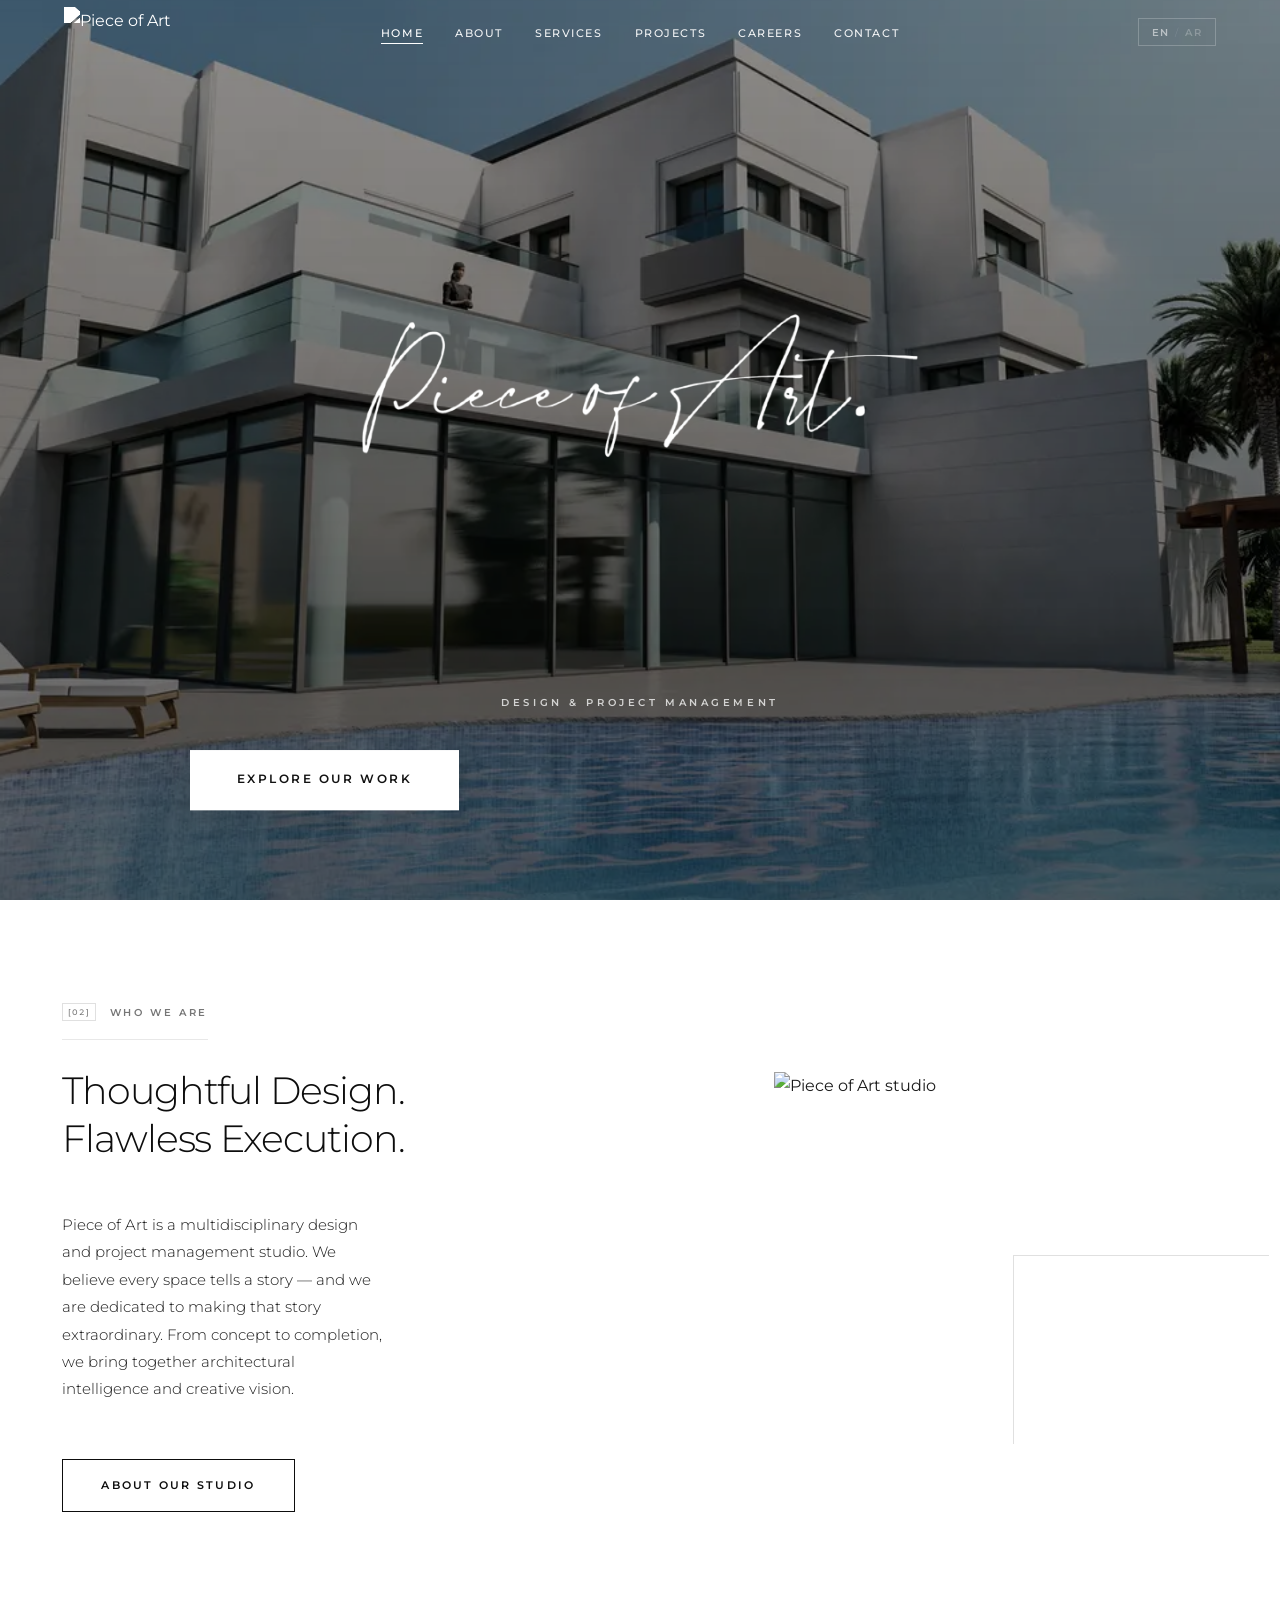
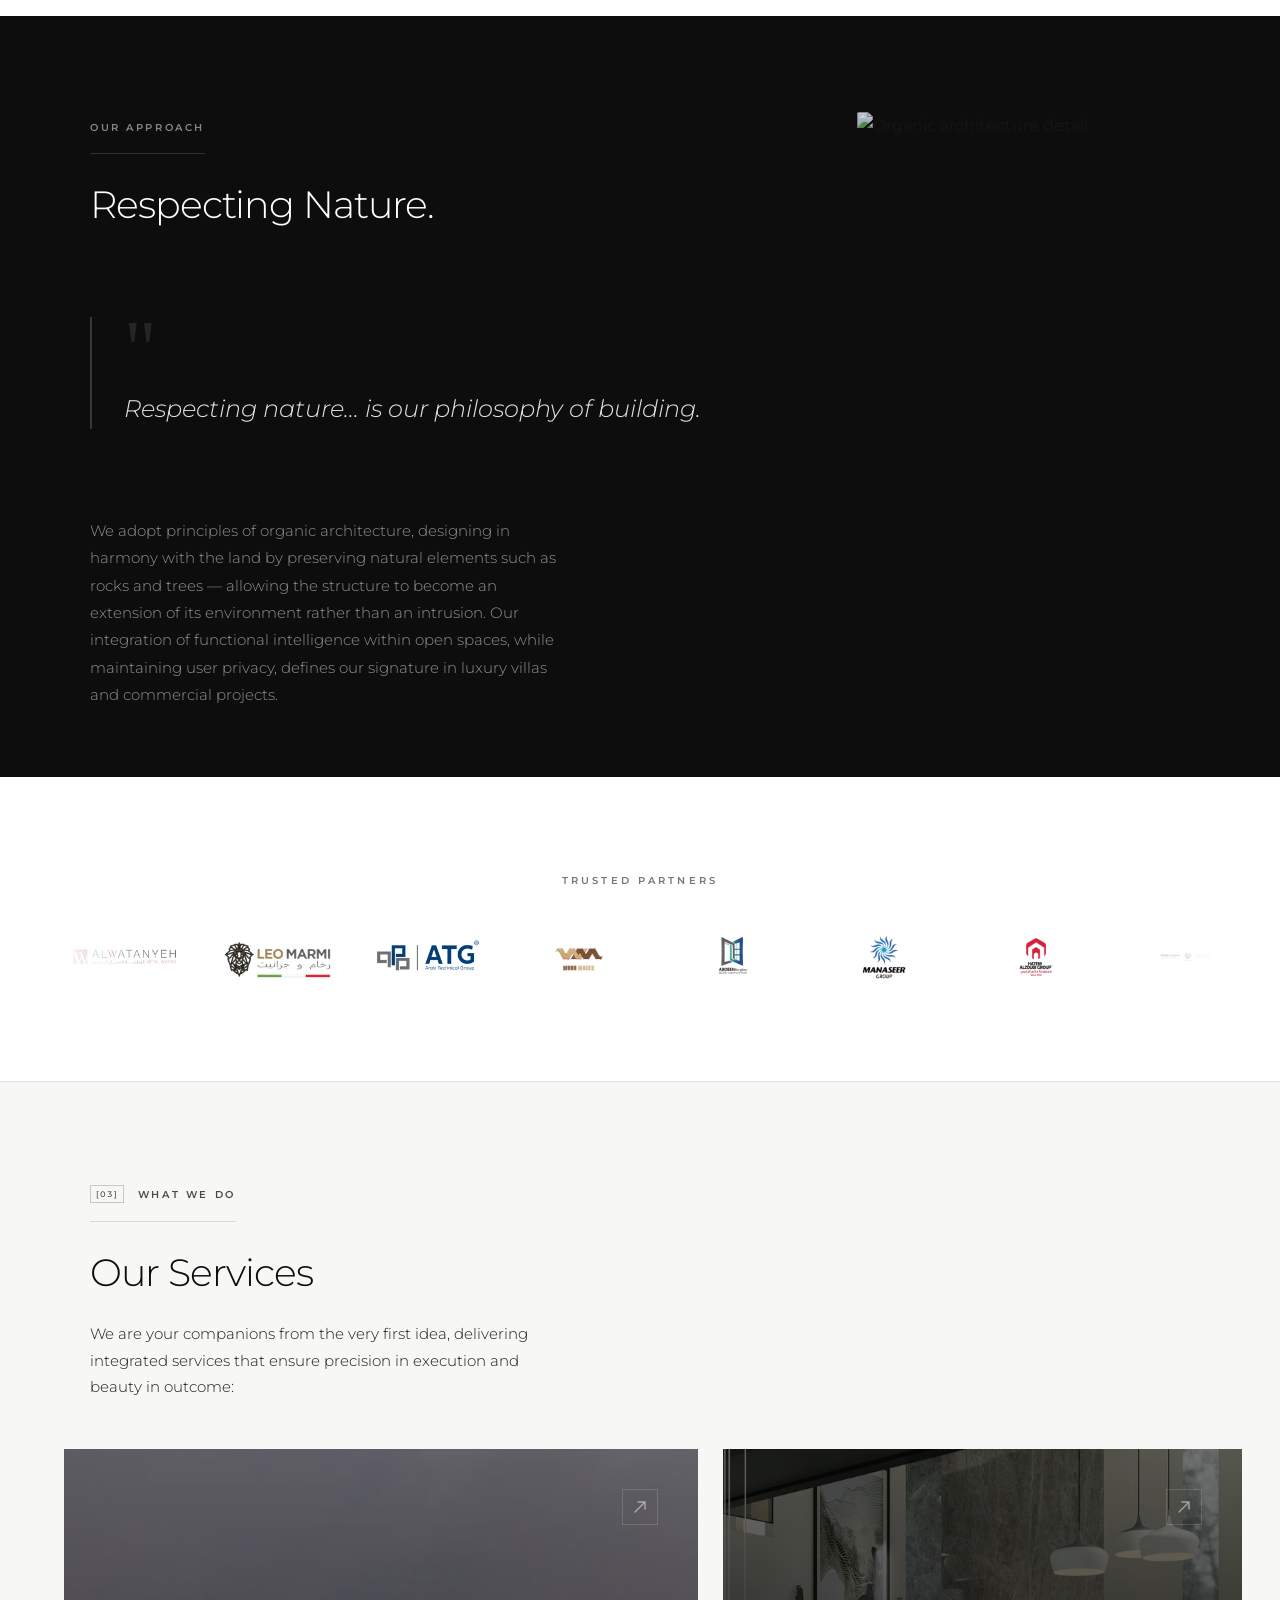
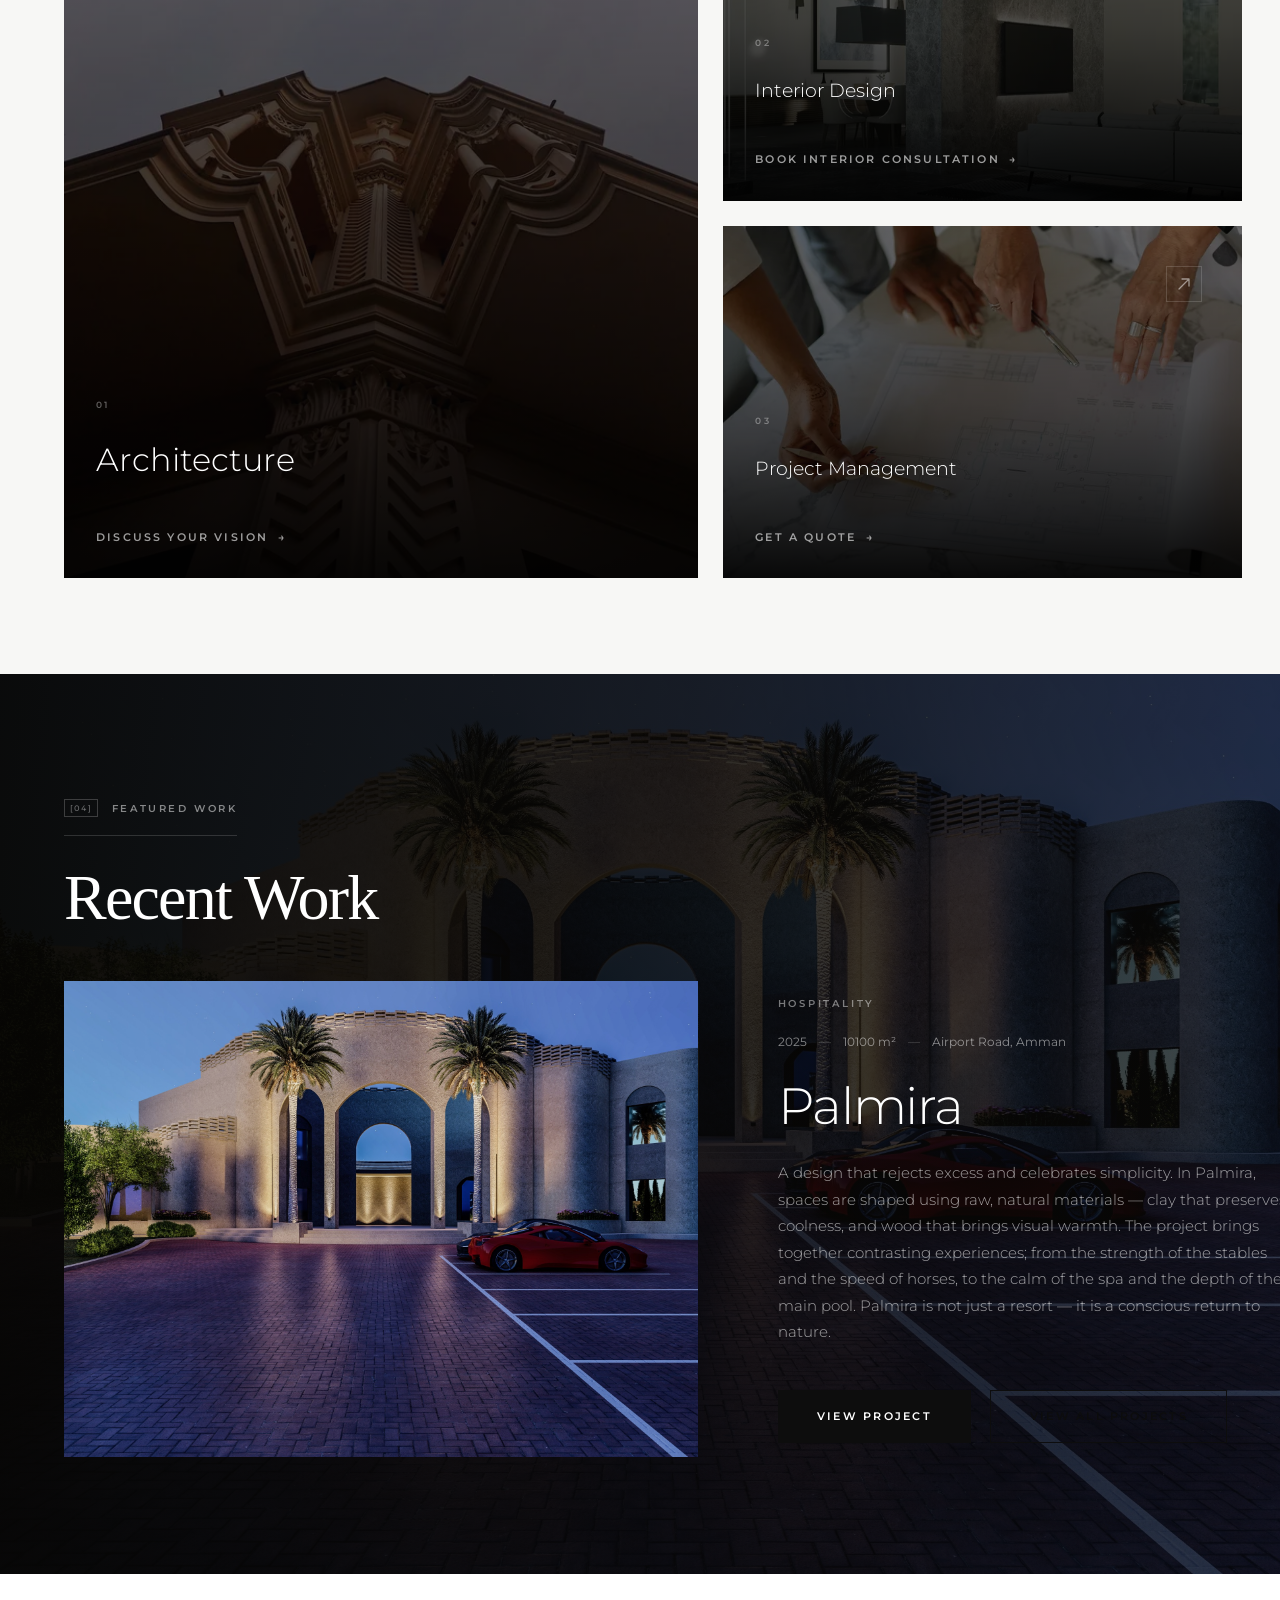
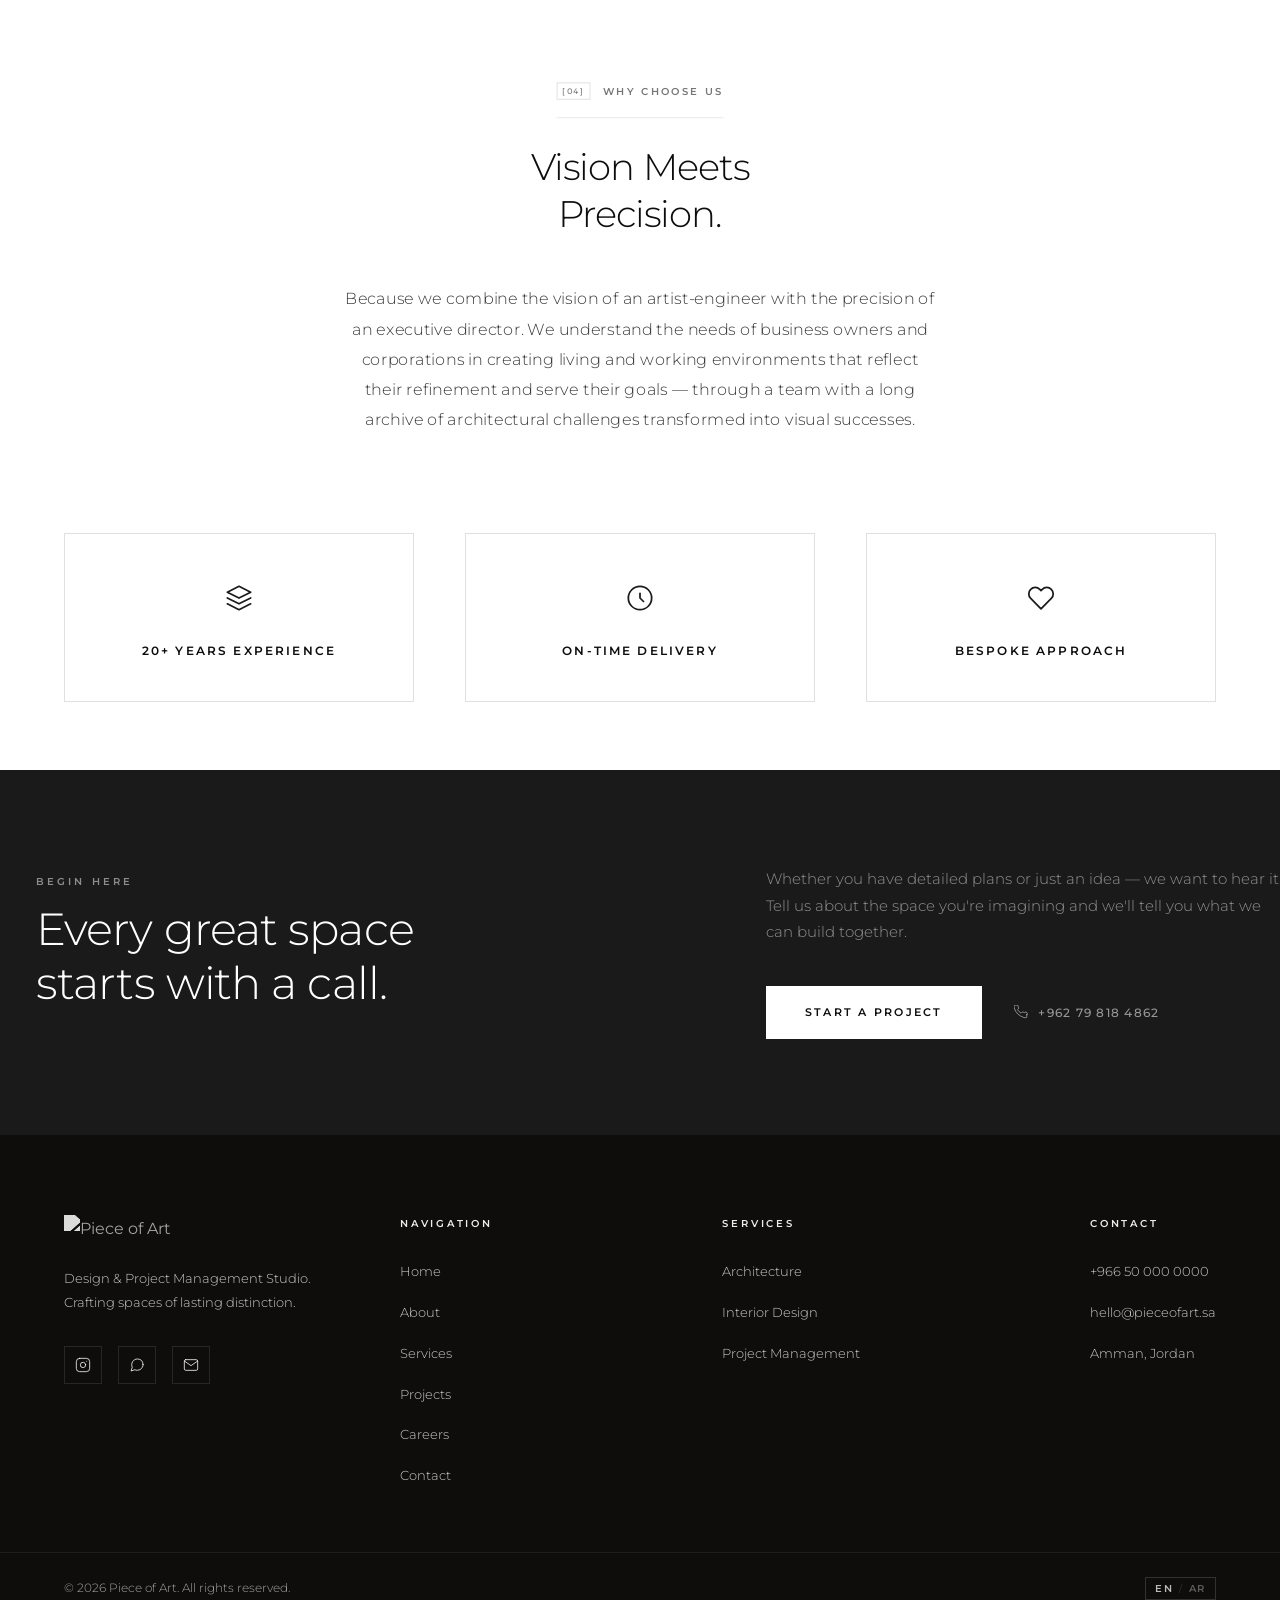
==== commit 6f8b1b95: "Fix hero content centering: use absolute position instead of flex align Replace unreliable flex alig" ====
--- a/index.html
+++ b/index.html
@@ -31,7 +31,7 @@
   <link rel="preload" as="image" href="Assets/images/webp/hero-main.webp" fetchpriority="high" type="image/webp" />
 
   <!-- Full stylesheet deferred — not on critical path -->
-  <link rel="stylesheet" href="css/style.min.css?v=44" />
+  <link rel="stylesheet" href="css/style.min.css?v=45" />
 
   <!-- JSON-LD structured data -->
   <script type="application/ld+json">
--- a/css/style.min.css
+++ b/css/style.min.css
@@ -1 +1 @@
-@keyframes pageFadeIn{0%{opacity:0}to{opacity:1}}@keyframes modalSlideUp{0%{transform:translateY(100%)}to{transform:translateY(0)}}@keyframes heroMediaIn{0%{opacity:0}to{opacity:1}}@keyframes heroKenSubtle{0%{transform:scale(1.04) translate(0,0)}to{transform:scale(1.09) translate(-.6%,.4%)}}@keyframes scrollLine{0%{transform:scaleY(0);opacity:0}30%{opacity:1}to{transform:scaleY(1);opacity:0}}@keyframes marqueeScroll{0%{transform:translateX(0)}to{transform:translateX(-50%)}}@keyframes bpDraw{to{stroke-dashoffset:0;opacity:.06}}@keyframes bpCircle{0%{stroke-dashoffset:400;opacity:0}20%{opacity:.06}to{stroke-dashoffset:0;opacity:.05}}@keyframes bpReveal{to{opacity:1;transform:translateY(0)}}@keyframes pageContactFieldIn{0%{opacity:0;transform:translateY(12px)}to{opacity:1;transform:translateY(0)}}@keyframes kenBurns{0%{transform:scale(1)}to{transform:scale(1.07)}}:root{--color-black:#0d0d0d;--color-dark:#1a1a1a;--color-mid:#3a3a3a;--color-muted:#767676;--color-border:#e0e0e0;--color-light-bg:#f7f7f5;--color-white:#ffffff;--font-primary:'Montserrat', sans-serif;--font-cursive:'Pinyon Script', cursive;--nav-height:64px;--max-width:1440px;--gutter:clamp(20px, 5vw, 80px);--space-section:clamp(64px, 8vw, 96px);--space-gap:clamp(24px, 4vw, 60px);--space-gap-sm:clamp(16px, 2vw, 32px);--ease-out:cubic-bezier(0.22, 1, 0.36, 1);--ease-out-expo:cubic-bezier(0.19, 1, 0.22, 1);--transition:0.4s var(--ease-out)}*,::after,::before{box-sizing:border-box;margin:0;padding:0}html{margin:0;padding:0;scroll-behavior:smooth;-webkit-text-size-adjust:100%;overflow-x:clip}body{font-family:var(--font-primary);font-size:clamp(14px,2.5vw,16px);font-weight:400;color:var(--color-dark);background:#fafafa;line-height:1.7;animation:pageFadeIn .5s ease both;padding-top:var(--nav-height);overflow-x:hidden}body.page-home{animation:none;opacity:1;padding-top:0}img{max-width:100%;height:auto}.card img,.hero img,.image-wrap img{width:100%;height:100%;object-fit:cover}a{color:inherit;text-decoration:none}ul{list-style:none}button{cursor:pointer;border:0;background:0 0;font-family:inherit}.ab-scope__desc,.ab-who__body,p{max-width:65ch}[class*=__content]>*,[class*=__grid]>*,[class*=__inner]>*,[class*=__layout]>*,[class*=__text]{min-width:0}.container{max-width:1440px;margin:0 auto;padding-inline:clamp(20px,5vw,80px)}@media (max-width:480px){.container,.services__grid{padding-inline:16px}}.section-inner{max-width:1100px;width:100%;margin-inline:auto}section{padding-block:var(--space-section)}.section--gray{background:var(--color-light-bg)}.section--gray .section-intro__index,.section--gray .section-intro__tag{color:#4a4a4a}.section--gray .section-intro__index{border-color:#c8c8c8}.section--gray .section-intro__label{border-bottom-color:rgba(0,0,0,.12)}.page-content--offset{padding-top:0}.image-wrap{overflow:hidden}.section-label{display:block;font-family:var(--font-primary);font-size:.61rem;font-weight:600;letter-spacing:.32em;text-transform:uppercase;color:var(--color-muted);margin-bottom:.75rem}h2{margin-bottom:1.25rem}.section-label--light{color:rgba(255,255,255,.5)}.section-title{font-family:var(--font-primary);font-size:clamp(2.1rem,3.8vw,3.2rem);font-weight:300;color:var(--color-black);line-height:1.18;letter-spacing:-.025em;max-width:100%;overflow-wrap:break-word}.cursive-title{font-family:var(--font-cursive);font-size:clamp(3.4rem,6.2vw,5.6rem);font-weight:400;letter-spacing:0;line-height:1;max-width:100%}.section-header{margin-bottom:3.5rem}.section-header--center{text-align:center}.body-text{font-family:var(--font-primary);font-size:.95rem;font-weight:300;color:var(--color-dark);line-height:1.8;max-width:32ch}.arch-rule{display:block;width:48px;height:1px;background:var(--color-border);margin:1.5rem 0}.section-intro{margin-bottom:3rem}.section-intro--center{text-align:center}.section-intro--center .section-intro__label{justify-content:center}.section-intro--center .section-intro__sub{margin-left:auto;margin-right:auto}.section-intro__label{display:inline-flex;align-items:center;gap:.85rem;padding-bottom:1.1rem;margin-bottom:1.7rem;border-bottom:1px solid rgba(0,0,0,.09)}.section-intro__index,.section-intro__tag{font-family:var(--font-primary);color:var(--color-muted)}.section-intro__index{font-size:.52rem;font-weight:500;letter-spacing:.14em;border:1px solid var(--color-border);padding:.22em .58em;line-height:1.5;font-variant-numeric:tabular-nums;flex-shrink:0}.section-intro__tag{font-size:.62rem;font-weight:600;letter-spacing:.26em;text-transform:uppercase}.section-intro__heading{font-family:var(--font-primary);font-size:clamp(1.8rem,3vw,2.6rem);font-weight:300;color:var(--color-black);line-height:1.25;letter-spacing:-.01em;margin-bottom:0}.section-intro__heading--script{font-family:var(--font-cursive);font-size:clamp(2.8rem,5vw,4.5rem);font-weight:400;letter-spacing:0;line-height:1.1}.btn,.section-intro__sub{font-family:var(--font-primary)}.section-intro__sub{font-size:.92rem;font-weight:300;color:var(--color-dark);line-height:1.8;max-width:48ch;margin-top:1.5rem}.section-intro--light .section-intro__label{border-bottom-color:rgba(255,255,255,.15)}.section-intro--light .section-intro__index{color:rgba(255,255,255,.4);border-color:rgba(255,255,255,.2)}.section-intro--light .section-intro__tag{color:rgba(255,255,255,.5)}.section-intro--light .section-intro__heading{color:#fff}.btn{display:inline-block;font-size:.7rem;font-weight:600;letter-spacing:.2em;text-transform:uppercase;padding:1rem 2.4rem;border:1px solid transparent;transition:all .3s ease;white-space:nowrap;position:relative;overflow:hidden;align-self:flex-start;margin-top:2rem}.btn:hover{transform:translateY(-1px)}.ab-cta__inner .btn,.cta__actions .btn,.fp-card__actions .btn,.hero__copy .btn,.modal-details .btn,.navbar__actions .btn,.page-header__actions .btn,.prefooter__actions .btn,.services-hero__actions .btn{margin-top:0}.btn--dark{background:var(--color-black);color:var(--color-white);border-color:var(--color-black)}.btn--dark:hover{background:0 0;color:var(--color-black)}.btn--light{background:var(--color-white);color:var(--color-black);border-color:var(--color-white)}.btn--light:hover,.btn--outline{background:0 0;color:var(--color-white)}.btn--outline{color:var(--color-black);border-color:var(--color-black)}.btn--outline:hover{background:var(--color-black);color:var(--color-white)}.btn--outline-light{background:0 0;color:var(--color-white);border-color:rgba(255,255,255,.45)}.btn--outline-light:hover{border-color:var(--color-white);background:var(--color-white);color:var(--color-black)}.stack{display:flex;flex-direction:column;gap:1.25rem}.flow>*+*{margin-top:1.25rem}.flow h1+p,.flow h2+p{margin-top:2rem}.flow h1+.btn,.flow h2+.btn,.flow p+.btn,.flow p+.hero__actions{margin-top:3.5rem}#scroll-progress{position:fixed;top:0;left:0;height:2px;width:0%;background:var(--color-dark);z-index:9999;transition:width .1s linear}.reveal{opacity:0;transition:opacity .9s var(--ease-out),transform .9s var(--ease-out)}.reveal[data-reveal=up]{transform:translateY(24px)}.reveal[data-reveal=left]{transform:translateX(-20px)}.reveal[data-reveal=right]{transform:translateX(20px)}.reveal[data-reveal=scale]{transform:scale(.96)}.reveal[data-reveal=fade]{transform:none}.reveal.is-visible{opacity:1;transform:none}.reveal[style*="--stagger-i"].is-visible{transition-delay:calc(var(--stagger-i, 0)*.12s)}.reveal--delay,.reveal--delay.is-visible{transition-delay:.18s}.reveal--delay-2,.reveal--delay-2.is-visible{transition-delay:.34s}.lang-switch{display:flex;align-items:center;gap:.35rem;font-size:.65rem;font-weight:600;letter-spacing:.14em;color:var(--color-muted);padding:.4rem .8rem;border:1px solid var(--color-border);transition:all .3s ease;background:0 0;cursor:pointer}.lang-switch:hover{border-color:var(--color-dark);color:var(--color-dark)}.lang-switch__ar,.lang-switch__en{opacity:.45;transition:opacity .3s ease}.lang-switch__ar.active,.lang-switch__en.active{opacity:1}.lang-switch__divider{opacity:.3;font-weight:300}.lang-switch--small{font-size:.6rem;padding:.3rem .6rem;color:rgba(255,255,255,.72);border-color:rgba(255,255,255,.15)}.lang-switch--small:hover{color:#fff;border-color:rgba(255,255,255,.4)}.navbar{position:fixed;top:0;left:0;width:100%;height:var(--nav-height);z-index:1000;display:flex;align-items:center;background:0 0;border-bottom:none;box-shadow:none;transition:background .3s ease,border-color .3s ease,box-shadow .3s ease,backdrop-filter .3s ease,-webkit-backdrop-filter .3s ease}.navbar.scrolled{background:rgba(255,255,255,.95);-webkit-backdrop-filter:blur(10px);backdrop-filter:blur(10px);border-bottom:1px solid var(--color-border);box-shadow:none}.page-static .navbar.scrolled{background:rgba(255,255,255,.96);-webkit-backdrop-filter:blur(12px);backdrop-filter:blur(12px);border-bottom:1px solid var(--color-border);box-shadow:0 4px 24px rgba(0,0,0,.06)}.navbar__inner{width:100%;min-height:100%;justify-content:space-between}.navbar__inner,.navbar__logo{display:flex;align-items:center}.navbar__logo img{width:clamp(8rem,22vw,11rem);filter:none;display:block}.nav-link{font-size:.7rem;font-weight:500;letter-spacing:.14em;text-transform:uppercase;color:var(--color-dark);position:relative}.nav-link::after{content:"";position:absolute;bottom:-4px;left:0;width:0;height:1px;background:currentColor;transition:width .3s var(--ease-out)}.nav-link.active::after,.nav-link:hover::after{width:100%}.navbar__nav{display:none}.navbar__actions,.navbar__nav ul{display:flex;gap:2rem;align-items:center}.navbar__actions{gap:1rem}.navbar__hamburger{display:flex;flex-direction:column;gap:5px;padding:.4rem}.navbar__hamburger span{display:block;width:22px;height:1.5px;background:var(--color-dark);transition:.3s}.navbar__hamburger.open span:nth-child(1){transform:translateY(6.5px) rotate(45deg)}.navbar__hamburger.open span:nth-child(2){opacity:0}.navbar__hamburger.open span:nth-child(3){transform:translateY(-6.5px) rotate(-45deg)}.navbar.nav-open{background:var(--color-black)!important}.navbar.nav-open .lang-switch,.navbar.nav-open .nav-link{color:rgba(255,255,255,.75)!important}.navbar.nav-open .navbar__hamburger span{background:#fff!important}.navbar.nav-open .lang-switch{border-color:rgba(255,255,255,.25)!important}.navbar.nav-open .lang-switch__divider{color:rgba(255,255,255,.3)!important}.navbar.nav-open .navbar__logo img{filter:brightness(0) invert(1)!important}.mobile-nav{position:fixed;inset:0;height:100vh;background:var(--color-black);z-index:800;display:flex;justify-content:center;opacity:0;visibility:hidden;transition:opacity .4s ease,visibility .4s ease}.mobile-nav.open{opacity:1;visibility:visible}.hero,.mobile-nav,.mobile-nav ul{width:100%;align-items:center}.mobile-nav ul{display:flex;flex-direction:column;gap:2rem;padding:var(--nav-height) 2rem 2rem}.mobile-nav .nav-link{font-size:1.2rem;font-weight:300;letter-spacing:.18em;color:rgba(255,255,255,.8)}.mobile-nav .nav-link.active,.mobile-nav .nav-link:hover{color:#fff}.mobile-nav .nav-link::after{background:#fff}.hero{position:relative;min-height:calc(100dvh - var(--nav-height));display:grid;grid-template-columns:1fr;gap:var(--space-gap);overflow:hidden;padding-block:0}.hero__bg{position:absolute;inset:0;z-index:0;overflow:hidden}.hero__parallax{position:absolute;inset:-10%0;will-change:transform}.hero__media{width:100%;height:100%;object-fit:cover;object-position:center;display:block;opacity:0;animation:heroMediaIn 1.05s ease forwards,heroKenSubtle 22s ease-in-out .15s infinite alternate}.hero__overlay{position:absolute;inset:0;z-index:1;pointer-events:none;background:linear-gradient(to bottom,rgba(0,0,0,.4),rgba(0,0,0,.6))}.hero__gridline{position:absolute;left:max(1.5rem,10%);top:0;bottom:0;width:1px;background:rgba(255,255,255,.06);z-index:2}.hero__content{position:relative;z-index:3;width:100%;padding:3rem 0;color:#fff;text-align:left}.hero__copy{max-width:32ch;margin:0}.hero__label{margin:0 0 .75rem;font-family:var(--font-primary);font-size:.62rem;font-weight:600;letter-spacing:.34em;text-transform:uppercase;color:rgba(255,255,255,.72);line-height:1.5}.hero__accent{margin:0 0 1.25rem;font-family:var(--font-cursive);font-size:clamp(2.5rem,8vw,6rem);font-weight:400;line-height:1.1;letter-spacing:.01em;color:#fff}.btn--hero{padding:1.2rem 2.85rem;font-size:.72rem;font-weight:600;letter-spacing:.22em;text-transform:uppercase;background:#fff;color:#111;border:1px solid #fff;box-shadow:0 6px 28px rgba(0,0,0,.14);transition:transform .4s cubic-bezier(.22,1,.36,1),box-shadow .4s ease,background .35s ease,color .35s ease,border-color .35s ease}.btn--hero:hover{transform:translateY(-2px);box-shadow:0 14px 44px rgba(0,0,0,.2);background:#f4f4f2;color:#070707;border-color:#f4f4f2}.btn--hero:focus-visible{outline:2px solid #fff;outline-offset:3px}.hero__copy .btn--hero,.hero__copy .hero__accent,.hero__copy .hero__label{opacity:0;transform:translate3d(0,1.15rem,0);transition:opacity .85s cubic-bezier(.22,1,.36,1),transform .85s cubic-bezier(.22,1,.36,1)}.hero.loaded .hero__copy .hero__label{transition-delay:.05s}.hero.loaded .hero__copy .hero__accent{transition-delay:.15s}.hero.loaded .hero__copy .btn--hero{transition-delay:.28s}.hero.loaded .hero__copy .btn--hero,.hero.loaded .hero__copy .hero__accent,.hero.loaded .hero__copy .hero__label{opacity:1;transform:translate3d(0,0,0)}body.page-home .hero__copy .btn--hero,body.page-home .hero__copy .hero__accent,body.page-home .hero__copy .hero__label{opacity:1;transform:translate3d(0,0,0);transition:none}body.page-home .hero__media{opacity:1;animation:heroKenSubtle 22s ease-in-out .15s infinite alternate}.hero__scroll-indicator{position:absolute;bottom:2rem;left:1.5rem;z-index:3;display:flex;flex-direction:column;align-items:center;gap:.75rem}.hero__scroll-indicator span{display:block;width:1px;height:55px;background:rgba(255,255,255,.3);animation:scrollLine 2.2s var(--ease-out) infinite;transform-origin:top center}.hero__scroll-indicator p{font-size:.52rem;font-weight:600;letter-spacing:.28em;text-transform:uppercase;color:rgba(255,255,255,.35);writing-mode:vertical-rl}.about-preview{background:var(--color-white)}.about-preview--sticky{position:relative;z-index:3}.about-preview__grid{display:grid;grid-template-columns:1fr;gap:var(--space-gap);align-items:center}.about-preview__grid>*,.philosophy__grid>*{min-width:0}.about-preview__image{overflow:hidden;min-width:0}.about-preview__img-wrap{width:100%;height:auto;aspect-ratio:4/3;position:relative;max-width:100%;overflow:hidden}.about-preview__img-wrap img,.philosophy__visual img{width:100%;height:100%;object-fit:cover;display:block;transition:transform .9s var(--ease-out)}.about-preview__img-wrap:hover img,.philosophy__visual:hover img{transform:scale(1.04)}.about-preview__accent{position:absolute;bottom:-1rem;right:-1rem;width:55%;height:55%;border:1px solid var(--color-border);z-index:-1}.section-intro,.section-intro__heading,.section-intro__label{max-width:100%;overflow-wrap:break-word}.philosophy__visual{max-width:100%}.philosophy{background:var(--color-black);position:relative;overflow:hidden}.philosophy__grid{display:grid;grid-template-columns:1fr;gap:var(--space-gap);align-items:center;min-height:auto}.philosophy__text{display:flex;flex-direction:column;justify-content:center;position:relative}.philosophy__quote{margin:2.5rem 0;padding:0 0 0 2rem;border-left:2px solid rgba(255,255,255,.18)}.philosophy__quote-mark{font-family:var(--font-cursive);font-size:5rem;line-height:.8;color:rgba(255,255,255,.1);display:block;margin-bottom:.5rem}.philosophy__quote p{font-size:clamp(1.1rem,2vw,1.5rem);font-weight:300;line-height:1.65;color:rgba(255,255,255,.88);font-style:italic}.philosophy__body{color:rgba(255,255,255,.55);max-width:48ch;line-height:1.8}.philosophy__visual{position:relative;overflow:hidden;border-radius:2px}.philosophy__visual img{min-height:clamp(220px,50vw,400px);filter:brightness(.82);transition:transform 1.2s var(--ease-out)}.stats{background:var(--color-white);border-top:1px solid var(--color-border);border-bottom:1px solid var(--color-border)}.stats__grid{display:grid;grid-template-columns:1fr;gap:0}.stat-item{text-align:center;padding:2.5rem 1.5rem;border-bottom:1px solid var(--color-border)}.stat-item:last-child{border-bottom:none}.stat-item__number{display:flex;align-items:baseline;justify-content:center;gap:.2rem;margin-bottom:.75rem}.stat-item__suffix,.stat-item__value{font-weight:300;color:var(--color-black)}.stat-item__value{font-family:var(--font-primary);font-size:clamp(2.4rem,4vw,3.8rem);line-height:1;font-variant-numeric:tabular-nums}.stat-item__suffix{font-size:clamp(1.4rem,2.5vw,2.2rem)}.stat-item__label,.testimonial__author strong{font-size:.65rem;font-weight:600;letter-spacing:.22em;text-transform:uppercase;color:var(--color-muted)}.partners{background:var(--color-white);overflow:hidden;border-bottom:1px solid var(--color-border)}.partners__header{text-align:center;margin-bottom:2.5rem}.partners__marquee{display:flex;overflow:hidden;width:100%;-webkit-mask-image:linear-gradient(to right,transparent 0,#000 10%,#000 90%,transparent 100%);mask-image:linear-gradient(to right,transparent 0,#000 10%,#000 90%,transparent 100%)}.partners__track{display:flex;width:max-content;gap:1rem;flex-wrap:nowrap;will-change:transform;align-items:center;flex-shrink:0;animation:marqueeScroll 55s linear infinite}.partners__logo{flex:0 0 auto;display:flex;align-items:center;justify-content:center;width:clamp(4.75rem,10vw,7.5rem);height:clamp(2rem,6.5vw,3.5rem);box-sizing:border-box;padding-inline:.2rem}.partners__logo img{display:block;max-width:100%;max-height:100%;width:auto;height:auto;object-fit:contain;object-position:center}.services__grid{min-height:200px;width:100%;max-width:1440px;margin-inline:auto;padding-inline:var(--gutter)}.svc-grid,.svc-stack{display:grid;grid-template-columns:1fr}.svc-grid{gap:var(--space-gap-sm);min-height:auto}.svc-stack{gap:1.5rem}.svc-card{position:relative;overflow:hidden;cursor:pointer;background:var(--color-black);height:100%}.svc-card--small{flex:1}.svc-card__bg{position:absolute;inset:0;z-index:0;transition:transform .9s var(--ease-out)}.fp-bg img,.svc-card__bg img{width:100%;height:100%;object-fit:cover}.svc-card__bg img{opacity:.5;transition:opacity .6s ease}.svc-card:hover .svc-card__bg{transform:scale(1.05)}.svc-card:hover .svc-card__bg img{opacity:.65}.svc-card__overlay{position:absolute;inset:0;background:linear-gradient(to top,rgba(0,0,0,.92)0,rgba(0,0,0,.4) 50%,rgba(0,0,0,.1) 100%);z-index:1}.svc-card__body{position:relative;z-index:2;padding:2rem;display:flex;flex-direction:column;height:100%;min-height:320px;justify-content:flex-end;gap:.75rem}.svc-card--small .svc-card__body{min-height:0;padding:2rem}.svc-card__num{font-size:.55rem;font-weight:600;letter-spacing:.28em;text-transform:uppercase;color:rgba(255,255,255,.35);display:block;margin-bottom:1rem}.svc-card__desc,.svc-card__title{font-weight:300;margin-bottom:.75rem}.svc-card__title{font-size:clamp(1.4rem,2.5vw,2rem);color:#fff;line-height:1.2}.svc-card--small .svc-card__title{font-size:1.2rem}.svc-card__desc{font-size:.88rem;color:rgba(255,255,255,.62);line-height:1.7;max-width:65ch;max-height:0;overflow:hidden;opacity:0;transition:max-height .5s var(--ease-out),opacity .5s ease,margin .4s ease}.svc-card:hover .svc-card__desc{max-height:8rem;opacity:1}.svc-card__link{font-size:.68rem;font-weight:600;letter-spacing:.2em;text-transform:uppercase;color:rgba(255,255,255,.6);display:inline-flex;align-items:center;gap:.6rem;transition:color .3s ease,gap .3s ease}.svc-card:hover .svc-card__link{color:#fff;gap:1rem}.svc-card__arrow{position:absolute;top:2.5rem;right:2.5rem;z-index:2;width:36px;height:36px;border:1px solid rgba(255,255,255,.15);display:flex;align-items:center;justify-content:center;color:rgba(255,255,255,.5);transition:all .35s var(--ease-out)}.svc-card:hover .svc-card__arrow{background:rgba(255,255,255,.1);border-color:rgba(255,255,255,.4);color:#fff}.featured-project{position:relative;background:var(--color-black);min-height:100vh;overflow:hidden;display:flex;align-items:stretch;padding:0}.fp-bg,.fp-overlay{position:absolute;inset:0;z-index:0}.fp-bg img{object-position:center;opacity:.45}.fp-overlay{z-index:1;background:linear-gradient(to right,rgba(6,5,3,.92)0,rgba(6,5,3,.65) 55%,rgba(6,5,3,.3) 100%)}.fp-stage{position:relative;z-index:2;width:100%;display:flex;align-items:center}.fp-card{display:grid;grid-template-columns:1fr;gap:2.5rem;align-items:center;margin-top:3rem}.fp-card__thumb{position:relative;overflow:hidden}.fp-card__thumb img{width:100%;height:auto;aspect-ratio:4/3;object-fit:cover;display:block;transition:transform .9s var(--ease-out);filter:brightness(.92)}.fp-card:hover .fp-card__thumb img{transform:scale(1.04)}.fp-card__info{color:#fff}.fp-card__category{display:block;font-size:.62rem;font-weight:600;letter-spacing:.28em;text-transform:uppercase;color:rgba(255,255,255,.45);margin-bottom:1.2rem}.fp-card__meta{display:flex;align-items:center;gap:.75rem;font-size:.78rem;font-weight:400;color:rgba(255,255,255,.5);margin-bottom:1.6rem}.fp-card__meta-sep{color:rgba(255,255,255,.25)}.fp-card__title{font-size:clamp(2rem,4vw,3.2rem);font-weight:300;line-height:1.15;color:#fff;margin-bottom:1.5rem;letter-spacing:-.02em}.fp-card__desc{font-size:.92rem;font-weight:300;line-height:1.8;color:rgba(255,255,255,.62);max-width:65ch;margin-bottom:2.8rem}.fp-card__actions{display:flex;gap:1.2rem;align-items:center;flex-wrap:wrap}.testimonials{background:var(--color-light-bg)}.testimonials__grid{display:grid;grid-template-columns:1fr;gap:var(--space-gap-sm);margin-top:3rem}.testimonial{background:var(--color-white);padding:3rem 2.5rem;position:relative;border:1px solid var(--color-border);transition:box-shadow .4s ease,transform .4s ease}.testimonial:hover{box-shadow:0 12px 40px rgba(0,0,0,.07);transform:translateY(-4px)}.testimonial__quote-mark{font-family:var(--font-cursive);font-size:4rem;line-height:.7;color:var(--color-border);display:block;margin-bottom:1.2rem;user-select:none}.testimonial__text{font-size:.93rem;font-weight:300;line-height:1.9;color:var(--color-mid);margin-bottom:2rem;font-style:italic}.testimonial__author{display:flex;flex-direction:column;gap:.2rem;font-style:normal}.testimonial__author strong{font-size:.78rem;letter-spacing:.08em;color:var(--color-black)}.testimonial__author span{font-size:.75rem;color:var(--color-muted)}.whyus{background:var(--color-white)}.whyus__inner{text-align:center;max-width:56rem;margin:0 auto}.svc-block__list li,.whyus__body{font-weight:300;color:var(--color-mid)}.whyus__body{font-size:1.05rem;line-height:1.85;max-width:56ch;margin:0 auto 4rem}.whyus__pillars{display:grid;grid-template-columns:1fr;gap:var(--space-gap);margin-top:3.5rem}.whyus__pillar{display:flex;flex-direction:column;align-items:center;gap:1.2rem;padding:2.5rem 2rem;border:1px solid var(--color-border);transition:border-color .3s ease,box-shadow .3s ease}.whyus__pillar:hover{border-color:var(--color-dark);box-shadow:0 8px 30px rgba(0,0,0,.06)}.whyus__pillar-icon{width:48px;height:48px;display:flex;align-items:center;justify-content:center;color:var(--color-dark)}.whyus__pillar-icon svg{width:28px;height:28px}.whyus__pillar-title{font-size:.75rem;font-weight:600;letter-spacing:.18em;text-transform:uppercase;color:var(--color-black);text-align:center}.cta{position:relative;background:var(--color-black);overflow:hidden;padding:5rem 0}.cta__bg{position:absolute;inset:0;background:radial-gradient(ellipse 70% 70%at 60% 50%,rgba(255,255,255,.035)0,transparent 70%),linear-gradient(135deg,#0d0d0d 0,#1f1f1d 100%)}.cta__inner{position:relative;z-index:1;text-align:center;max-width:700px;margin:0 auto}.cta__title{font-family:var(--font-cursive);font-size:clamp(3rem,6vw,5.5rem);font-weight:400;color:#fff;line-height:1.05;margin-bottom:1.5rem}.cta__subtitle{font-size:.95rem;font-weight:300;color:rgba(255,255,255,.55);line-height:1.9;max-width:46ch;margin:0 auto 3rem}.cta__actions{display:flex;gap:1.2rem;justify-content:center;flex-wrap:wrap}.cta--compact .cta__title{font-size:clamp(2.4rem,5vw,3.8rem)}.cta--compact .cta__subtitle{margin-bottom:2rem}.btn--sm{padding:.75rem 1.65rem;font-size:.62rem}.page-header{background:var(--color-white);border-bottom:1px solid var(--color-border)}.page-header--services{background:linear-gradient(180deg,#fff 0%,var(--color-light-bg) 55%,#fff 100%)}.page-header--blueprint,section.page-header--careers{position:relative;overflow:hidden}.blueprint-bg{position:absolute;inset:0;pointer-events:none;color:var(--color-dark)}.blueprint-svg{width:100%;height:100%;display:block}.bp-line{fill:none;stroke:currentColor;stroke-width:.5;opacity:.06;stroke-dasharray:2000;stroke-dashoffset:2000;animation:bpDraw 6s ease-out forwards}.bp-line--1{animation-delay:.3s}.bp-line--2{animation-delay:.8s}.bp-line--3{animation-delay:1.4s;opacity:.04}.bp-line--4{animation-delay:2s;opacity:.04}.bp-line--diag{opacity:.03;stroke-dasharray:3000;stroke-dashoffset:3000}.bp-circle{fill:none;stroke:currentColor;stroke-width:.4;opacity:0;stroke-dasharray:400;stroke-dashoffset:400;animation:bpCircle 4s ease-out forwards}.bp-circle--sm{stroke-width:.3}.bp-reveal{opacity:0;transform:translateY(22px);animation:bpReveal .7s cubic-bezier(.165,.84,.44,1) forwards;animation-delay:calc(var(--r)*.15s + .1s)}.bp-line{animation-delay:calc(var(--r, 1)*.2s + .9s)}.bp-line--1{--r:1}.bp-line--2{--r:2}.bp-line--3{--r:3}.bp-line--4{--r:4}.bp-line--diag{animation-delay:1.6s}.bp-circle{animation-delay:1.8s}.bp-circle--sm{animation-delay:2.2s}.page-header--careers .page-header__content,.page-header__content{position:relative;z-index:1}.page-header__title{font-family:var(--font-primary);font-size:clamp(2rem,4vw,3.2rem);font-weight:300;color:var(--color-black);line-height:1.18;letter-spacing:-.03em;max-width:22ch;margin-bottom:1.25rem}.page-header__subtitle{font-size:.98rem;font-weight:300;color:var(--color-muted);line-height:1.85;max-width:58ch;margin-bottom:2rem}section.page-header--careers{padding-block:clamp(2rem,4vw,2.85rem) clamp(1.5rem,2.8vw,2rem);border-bottom:1px solid var(--color-border);background:#fff}.page-header--careers__visual{position:absolute;inset:0;pointer-events:none}.page-header--careers__photo{position:absolute;inset:0;background:url(../Assets/images/hero-main.jpg)center/cover no-repeat;opacity:.08}.page-header--careers__scrim{position:absolute;inset:0;background:linear-gradient(180deg,rgba(255,255,255,.55)0,#fff 92%)}.page-header--careers .careers-hero__title{font-size:clamp(2.35rem,5vw,3.95rem);font-weight:500;letter-spacing:-.035em;max-width:18ch;margin-bottom:1rem}.page-header--careers .careers-hero__sub{color:#4a4a4a;margin-bottom:0;line-height:1.78;max-width:52ch}.page-header__actions{display:flex;flex-wrap:wrap;gap:1rem;margin-bottom:2rem}.page-header__trust{font-size:.8rem;font-weight:400;color:var(--color-muted);max-width:54ch;line-height:1.7;border-top:1px solid var(--color-border);padding-top:1.5rem}.svc-block{background:var(--color-white);position:relative}.svc-block--gray,section.careers-section{background:var(--color-light-bg)}.svc-block__grid{display:grid;grid-template-columns:1fr;gap:2rem;align-items:center}.svc-block--reverse .svc-block__image,.svc-block--reverse .svc-block__image-container{order:2}.svc-block--reverse .svc-block__content{order:1}.svc-block__image{position:relative;overflow:hidden;border-radius:2px;background:var(--color-border)}.svc-block__image img{width:100%;min-height:380px;object-fit:cover;transition:transform .65s var(--ease-out)}.svc-block:hover .svc-block__image-wrap img,.svc-block__image:hover img{transform:scale(1.03)}.svc-block__number{font-size:.8rem;font-weight:600;letter-spacing:.2em;color:var(--color-muted);display:block;margin-bottom:1rem}.svc-block__title{margin-bottom:1.5rem}.svc-block__title-script{font-family:var(--font-cursive);font-size:clamp(2.8rem,4vw,3.8rem);font-weight:400;color:var(--color-black);line-height:1.05;display:block;margin-bottom:2rem}.svc-block__body{font-size:.95rem;font-weight:300;color:var(--color-dark);line-height:1.9;margin-bottom:2.5rem;max-width:45ch}.svc-block__list{gap:1.5rem 2rem;margin-bottom:3.5rem}.svc-block__list li{position:relative;padding-left:1.5rem;margin-bottom:.65rem;font-size:.88rem;line-height:1.55}.svc-block__list li::before{content:"";position:absolute;left:0;top:.55em;width:4px;height:4px;background:var(--color-dark);border-radius:50%}.svc-block__cta{margin-top:.25rem}section.careers-section{padding-block:clamp(2rem,4vw,2.75rem) var(--space-section)}.jobs-header{margin-bottom:1.35rem}.jobs-count{font-size:.72rem;font-weight:600;letter-spacing:.14em;text-transform:uppercase;color:var(--color-muted)}.jobs-list{display:flex;flex-direction:column;gap:.75rem}.job-item{border:1px solid rgba(0,0,0,.08);border-radius:12px;background:var(--color-white);overflow:hidden;transition:box-shadow .3s var(--ease-out),transform .3s var(--ease-out)}.job-item:not(.open):hover{box-shadow:0 10px 36px rgba(0,0,0,.07);transform:translateY(-2px)}.job-row{display:flex;align-items:center;justify-content:space-between;gap:1rem 1.5rem;padding:1.4rem 1.35rem;cursor:pointer;transition:background .25s ease}.job-row:hover{background:rgba(247,247,245,.65)}.job-item.open .job-row{background:var(--color-light-bg)}.job-item.open{box-shadow:0 12px 40px rgba(0,0,0,.08)}.job-row__left{flex:1;min-width:0}.job-row__titleline{display:flex;align-items:baseline;flex-wrap:wrap;gap:.5rem .65rem}.job-title{font-family:var(--font-primary);font-size:clamp(1.05rem,2.1vw,1.2rem);font-weight:600;color:var(--color-black);letter-spacing:-.02em;line-height:1.25;margin:0}.job-meta{margin:.45rem 0 0;font-size:.78rem;font-weight:400;color:#8a8a8a;line-height:1.45}.job-meta__sep{margin:0 .35rem;opacity:.4}.job-badge{display:inline-block;font-size:.5rem;font-weight:600;letter-spacing:.1em;text-transform:uppercase;padding:.28em .65em;border-radius:999px;background:rgba(13,13,13,.06);color:#3d3d3d;vertical-align:middle}.job-row__right{display:flex;align-items:center;gap:.65rem;flex-shrink:0}.job-date,.job-desc h4{font-size:.65rem;text-transform:uppercase}.job-date{font-weight:500;letter-spacing:.08em;color:#b5b5b5;white-space:nowrap}.job-arrow,.job-toggle{display:flex;align-items:center}.job-arrow{color:var(--color-black);transition:transform .3s var(--ease-out)}.job-row:hover .job-arrow{transform:translateX(5px)}.job-toggle{justify-content:center;color:#a0a0a0;transition:transform .25s ease}.job-item.open .job-toggle,.job-toggle.open{transform:rotate(180deg)}.job-drawer{background:var(--color-light-bg);border-top:1px solid var(--color-border)}.job-drawer-inner{padding:2rem 1.35rem 2.75rem;max-width:720px}.job-desc h4{font-weight:600;letter-spacing:.14em;color:var(--color-muted);margin:1.5rem 0 .75rem}.job-desc h4:first-child{margin-top:0}.job-desc p{font-size:.9rem;font-weight:300;line-height:1.85;color:var(--color-dark);margin-bottom:.5rem}.job-desc ul{list-style:disc;padding-left:1.25rem;margin-bottom:.75rem}.job-desc ul li{font-size:.88rem;margin-bottom:.4rem;color:var(--color-mid)}.job-apply-btn{display:inline-flex;align-items:center;gap:.55rem;margin-top:1.5rem;padding:.85rem 1.75rem;font-family:var(--font-primary);font-size:.62rem;font-weight:600;letter-spacing:.18em;text-transform:uppercase;background:var(--color-black);color:#fff;border:1px solid var(--color-black);cursor:pointer;transition:all .3s ease}.job-apply-btn:hover{background:0 0;color:var(--color-black)}.careers-cta{background:var(--color-dark);color:rgba(255,255,255,.65)}.careers-cta__inner{display:flex;align-items:center;justify-content:space-between;gap:2rem;flex-wrap:wrap}.careers-cta__copy{flex:1;min-width:min(100%,36rem)}.careers-cta__title{font-family:var(--font-primary);font-size:clamp(1.25rem,2.2vw,1.65rem);font-weight:500;color:#fff;margin-bottom:.5rem;letter-spacing:-.02em}.careers-cta__sub{font-size:.9rem;font-weight:300;line-height:1.75;max-width:48ch;color:rgba(255,255,255,.55)}.careers-cta__btn{margin-top:0;flex-shrink:0}@media (max-width:640px){.job-row{flex-wrap:wrap;align-items:flex-start}.job-row__right{width:100%;justify-content:flex-end;margin-top:.25rem}}.apply-modal{position:fixed;inset:0;z-index:2000;background:rgba(14,13,11,.72);display:flex;align-items:center;justify-content:center;padding:2rem;-webkit-backdrop-filter:blur(6px);backdrop-filter:blur(6px)}.apply-modal[hidden]{display:none!important}.apply-modal__box{position:relative;background:var(--color-white);max-width:520px;width:100%;max-height:90vh;overflow-y:auto;padding:2.5rem 2.25rem;box-shadow:0 24px 80px rgba(0,0,0,.22)}.apply-modal__close{position:absolute;top:1rem;right:1rem;padding:.5rem;color:var(--color-muted);transition:color .2s}.apply-modal__close:hover,.apply-modal__title{color:var(--color-black)}.apply-modal__title{font-family:var(--font-primary);font-size:1.35rem;font-weight:400;margin:.5rem 0 .25rem}.apply-modal__position{font-size:.85rem;color:var(--color-muted);margin-bottom:1.5rem}.apply-form__honey{position:absolute;left:-9999px;width:1px;height:1px;overflow:hidden}.apply-form__submit{width:100%;margin-top:.5rem}.apply-modal__success{text-align:center;padding:2rem 0}.apply-modal__success svg{color:#2d6a4f;margin:0 auto 1rem}.apply-modal__success h4{font-size:1.1rem;margin-bottom:.5rem;color:var(--color-black)}.apply-modal__success p{font-size:.9rem;color:var(--color-muted);line-height:1.7}.form-row{display:grid;grid-template-columns:1fr;gap:1rem 1.25rem}.form-group{margin-bottom:1.15rem}.form-label{display:block;font-size:.65rem;font-weight:600;letter-spacing:.12em;text-transform:uppercase;color:var(--color-mid);margin-bottom:.45rem}.form-label>span:last-child{color:#b54a4a;letter-spacing:0}.form-input{width:100%;padding:.85rem 1rem;font-family:var(--font-primary);font-size:.9rem;font-weight:400;color:var(--color-dark);border:1px solid var(--color-border);background:var(--color-white);transition:border-color .2s,box-shadow .2s}.form-input:focus{outline:0;border-color:var(--color-dark);box-shadow:0 0 0 3px rgba(0,0,0,.06)}.form-input.form-textarea{min-height:150px;resize:vertical;line-height:1.6}.form-input.is-invalid{border-color:#c94a4a}.form-status{font-size:.85rem;padding:.75rem 1rem;margin-bottom:1rem;border-radius:2px}.form-status--ok{background:rgba(45,106,79,.12);color:#1b4332}.form-status--err{background:rgba(201,74,74,.1);color:#922b2b}.cv-zone{position:relative;border:2px dashed var(--color-border);padding:2rem 1.5rem;text-align:center;cursor:pointer;transition:border-color .2s,background .2s}.cv-zone.drag,.cv-zone:hover{border-color:var(--color-dark);background:var(--color-light-bg)}.cv-zone.has-file{border-style:solid;border-color:var(--color-dark)}.cv-zone.is-invalid{border-color:#c94a4a}.cv-zone input[type=file]{position:absolute;width:.01px;height:.01px;opacity:0;overflow:hidden;z-index:-1}.cv-zone svg{margin:0 auto .75rem;color:var(--color-muted)}.cv-zone__label{font-size:.88rem;color:var(--color-dark)}.cv-zone__label span{text-decoration:underline;text-underline-offset:2px;color:var(--color-black)}.cv-zone__sub{font-size:.75rem;color:var(--color-muted);margin-top:.4rem}.cv-zone__filename{font-size:.8rem;margin-top:.85rem;color:var(--color-black);word-break:break-all}.cv-zone__error{font-size:.8rem;color:#c94a4a;margin-top:.5rem}.contact-section{background:var(--color-light-bg)}.contact-grid{display:grid;grid-template-columns:1fr;gap:clamp(2rem,4vw,4rem);align-items:start}.contact-form-wrap{background:var(--color-white);padding:2.5rem 2.25rem;border:1px solid var(--color-border);box-shadow:0 16px 48px rgba(0,0,0,.04)}.contact-form-wrap__heading{font-family:var(--font-primary);font-size:clamp(1.35rem,2.4vw,1.8rem);font-weight:300;color:var(--color-black);margin-bottom:2rem;letter-spacing:-.02em;line-height:1.25}.contact-form__submit{width:100%;margin-top:.25rem}.contact-info{display:flex;flex-direction:column;gap:2rem}.contact-info__direct{background:var(--color-white);padding:2rem;border:1px solid var(--color-border)}.contact-info__heading{font-size:.72rem;font-weight:600;letter-spacing:.16em;text-transform:uppercase;color:var(--color-muted);margin-bottom:1.5rem}.contact-info__list{display:flex;flex-direction:column;gap:1.25rem}.contact-info__item{display:flex;align-items:flex-start;gap:1rem;font-size:.95rem;font-weight:400;line-height:1.5;color:var(--color-dark)}.contact-info__item a{color:var(--color-dark);border-bottom:1px solid transparent;transition:border-color .2s}.contact-info__item a:hover{border-bottom-color:var(--color-dark)}.contact-info__icon{flex-shrink:0;width:40px;height:40px;display:flex;align-items:center;justify-content:center;border:1px solid var(--color-border);color:var(--color-dark);background:var(--color-white)}.contact-info__icon svg{width:18px;height:18px}body.page-contact{background:linear-gradient(180deg,#fff 0,#f8f8f8 48%,#f4f4f2 100%)}.page-contact .contact-section{background:0 0}.page-contact .page-header__subtitle{margin-bottom:0;color:#4a4a4a;line-height:1.82}.page-contact .contact-form-wrap{border-radius:12px;border-color:rgba(0,0,0,.08);box-shadow:0 1px 0 rgba(255,255,255,.9) inset,0 20px 50px rgba(0,0,0,.05)}.page-contact .contact-form .form-row{gap:1.25rem 1.5rem}.page-contact .contact-form .form-label{font-size:.68rem;margin-bottom:.5rem;color:var(--color-mid)}.page-contact .contact-form .form-group{margin-bottom:1.35rem}.page-contact .contact-form .form-input{min-height:3.25rem;padding:.95rem 1.1rem;border-radius:8px;border-color:#d8d8d4;box-shadow:0 1px 2px rgba(0,0,0,.04);transition:border-color .2s ease,box-shadow .2s ease,background .2s ease}.page-contact .contact-form .form-input:hover{border-color:#c8c8c2}.page-contact .contact-form .form-input:focus{outline:0;border-color:var(--color-dark);box-shadow:0 1px 2px rgba(0,0,0,.05),0 0 0 3px rgba(0,0,0,.06)}.page-contact .contact-form .form-textarea{min-height:11.5rem;resize:vertical;padding-top:1rem}.page-contact .contact-info__direct{border-radius:12px;border-color:rgba(0,0,0,.08);box-shadow:0 12px 40px rgba(0,0,0,.04)}.page-contact .contact-info__list{gap:1.35rem}.page-contact .contact-info__item{align-items:center;gap:.75rem;padding:.7rem .85rem;margin:0-.35rem;border-radius:8px;line-height:1.45;transition:background .2s ease}.page-contact .contact-info__item:not(:has(a)){align-items:flex-start}.page-contact .contact-info__item:not(:has(a)) .contact-info__icon{margin-top:.12rem}.page-contact .contact-info__item:hover{background:rgba(0,0,0,.04)}.page-contact .contact-info__item a{font-weight:600;color:var(--color-black);border-bottom:none;text-decoration:none;transition:color .2s ease,opacity .2s ease}.page-contact .contact-info__item a:hover{color:var(--color-black);opacity:.82}.page-contact .contact-info__icon{width:36px;height:36px;border-radius:8px;border-color:rgba(0,0,0,.1);background:rgba(255,255,255,.9);color:var(--color-black)}.page-contact .contact-form>.contact-form__submit,.page-contact .contact-form>.form-group,.page-contact .contact-form>.form-row,.page-contact .contact-form>.form-status{animation:pageContactFieldIn .55s var(--ease-out) both}.page-contact .contact-form>.form-row:nth-of-type(1){animation-delay:.06s}.page-contact .contact-form>.form-row:nth-of-type(2){animation-delay:.12s}.page-contact .contact-form>.form-group{animation-delay:.18s}.page-contact .contact-form>.form-status{animation-delay:.22s}.page-contact .contact-form>.contact-form__submit{animation-delay:.26s}@media (prefers-reduced-motion:reduce){.page-contact .contact-form>.contact-form__submit,.page-contact .contact-form>.form-group,.page-contact .contact-form>.form-row,.page-contact .contact-form>.form-status{animation:none}}.contact-map-card{background:var(--color-white);border:1px solid var(--color-border);overflow:hidden}.contact-map-card__map{line-height:0;background:var(--color-border)}.contact-map-card__map iframe{display:block;width:100%;height:240px}.contact-map-card__footer{display:flex;align-items:center;justify-content:space-between;gap:1rem;flex-wrap:wrap;padding:1.25rem 1.5rem}.contact-map-card__address{display:flex;align-items:center;gap:.75rem;font-size:.9rem;color:var(--color-dark)}.contact-map-card__directions{display:inline-flex;align-items:center;gap:.45rem;font-size:.65rem;font-weight:600;letter-spacing:.14em;text-transform:uppercase;color:var(--color-black);transition:opacity .2s}.contact-map-card__directions:hover{opacity:.65}.contact-map-card__directions svg{width:14px;height:14px}.page-contact .page-header{padding-block:clamp(1.75rem,3.5vw,2.75rem) clamp(.75rem,1.5vw,1.125rem)}.page-contact .contact-section{padding-block:clamp(1.25rem,2.5vw,2rem) clamp(2.25rem,4vw,3.5rem)}.page-contact .contact-grid{gap:clamp(1.25rem,2.5vw,2rem)}.page-contact .contact-form-wrap{padding:clamp(1.75rem,3vw,2.25rem) clamp(1.5rem,2.5vw,2rem)}.page-contact .contact-form-wrap__heading{margin-bottom:1.35rem}.page-contact .contact-info{gap:1.25rem}.page-contact .contact-info__direct{padding:clamp(1.35rem,2vw,1.65rem)}.page-contact .contact-map-card{border-radius:12px;overflow:hidden;border-color:rgba(0,0,0,.08);box-shadow:0 12px 40px rgba(0,0,0,.04)}.page-contact .contact-map-card__map iframe{height:200px}.prefooter{background:var(--color-dark);position:relative;overflow:hidden}.prefooter__watermark{position:absolute;right:0;top:50%;transform:translateY(-50%);font-family:var(--font-primary);font-size:clamp(6rem,15vw,14rem);font-weight:700;letter-spacing:-.05em;color:rgba(255,255,255,.025);user-select:none;pointer-events:none;line-height:1;max-width:100%;overflow:hidden}.prefooter__inner{display:grid;grid-template-columns:1fr;gap:2.5rem;align-items:center;position:relative;z-index:1}.prefooter__heading{font-size:clamp(1.9rem,3.5vw,3rem);font-weight:300;color:#fff;line-height:1.2;letter-spacing:-.02em;margin-top:.8rem}.prefooter__body{font-size:.92rem;font-weight:300;line-height:1.8;color:rgba(255,255,255,.52);max-width:65ch;margin-bottom:2.5rem}.prefooter__actions{display:flex;gap:2rem;align-items:center;flex-wrap:wrap;justify-content:flex-start}.prefooter__tel{display:inline-flex;align-items:center;gap:.65rem;font-size:.78rem;font-weight:500;letter-spacing:.1em;color:rgba(255,255,255,.55);transition:color .3s ease}.footer__col ul li a:hover,.prefooter__tel:hover{color:#fff}.footer{background:#0e0d0b;color:rgba(255,255,255,.72);padding:5rem 0 0}.footer__main{display:flex;flex-direction:column;justify-content:space-between;gap:2rem;padding-bottom:4rem}.footer__brand{flex:none}.footer__logo img{width:140px;opacity:.85;margin-bottom:1.5rem;filter:brightness(0) invert(1);transition:opacity .3s ease}.footer__logo:hover img{opacity:1}.footer__tagline{font-size:.82rem;font-weight:300;line-height:1.85;color:rgba(255,255,255,.78);margin-bottom:2rem;max-width:28ch}.footer__social{display:flex;gap:1rem}.footer__social-link{width:38px;height:38px;border:1px solid rgba(255,255,255,.1);display:flex;align-items:center;justify-content:center;color:rgba(255,255,255,.78);transition:all .3s ease}.footer__social-link:hover{border-color:rgba(255,255,255,.45);color:rgba(255,255,255,.9);background:rgba(255,255,255,.06)}.footer__social-link svg,.modal-close svg{width:16px;height:16px}.footer__col ul,.footer__nav{display:flex;flex-direction:column;gap:2rem}.footer__heading{font-size:.62rem;font-weight:600;letter-spacing:.28em;text-transform:uppercase;color:rgba(255,255,255,.92);margin-bottom:1.6rem}.footer__col ul{gap:.85rem}.footer__col ul li a,.footer__plain{font-size:.82rem;font-weight:300;color:rgba(255,255,255,.78);transition:color .3s ease}.footer__bottom{border-top:1px solid rgba(255,255,255,.07);padding:1.5rem 0}.footer__bottom-inner{display:flex;flex-direction:column;align-items:flex-start;justify-content:space-between;gap:.75rem}.footer__bottom p{font-size:.72rem;font-weight:300;color:rgba(255,255,255,.62)}.page-services .services-hero{min-height:min(92vh,55rem);display:flex;flex-direction:column;justify-content:center;position:relative;background:radial-gradient(ellipse 120% 80%at 100%0,rgba(26,26,26,.04)0,transparent 55%),linear-gradient(165deg,#fff 0,#f5f5f2 48%,#fafafa 100%);padding-bottom:3.5rem;overflow:hidden}.services-hero__accent{position:absolute;top:25%;left:0;width:4px;height:clamp(140px,22vh,220px);background:linear-gradient(to bottom,var(--color-dark),transparent);opacity:.35;pointer-events:none}.services-hero__layout{display:grid;grid-template-columns:1fr;gap:clamp(2.5rem,5vw,4.5rem);align-items:center;position:relative;z-index:1}.services-hero__content{max-width:40rem}.services-hero__visual{position:relative;min-width:0;max-width:100%}.services-hero__visual-label{margin-bottom:1rem;margin-top:0}.services-hero__title{font-family:var(--font-primary);font-size:clamp(2.5rem,5vw,4.2rem);font-weight:300;color:var(--color-black);line-height:1.1;letter-spacing:-.03em;margin:1.5rem 0 2rem}.services-hero__subtitle{font-family:var(--font-primary);font-size:clamp(1rem,1.5vw,1.12rem);font-weight:300;color:var(--color-mid);line-height:1.85;max-width:52ch;margin-bottom:2.5rem}.services-hero__actions{display:flex;gap:1.25rem;flex-wrap:wrap}.services-hero__montage{display:flex;flex-direction:column;gap:.65rem}.services-hero__montage-row{display:grid;grid-template-columns:repeat(2,minmax(0,1fr));gap:.65rem}.services-hero__card{position:relative;display:block;border-radius:6px;overflow:hidden;color:#fff;border:1px solid rgba(0,0,0,.06);box-shadow:0 4px 24px rgba(0,0,0,.07),0 1px 0 rgba(255,255,255,.6) inset;transition:transform .45s var(--ease-out),box-shadow .45s ease}.services-hero__card:focus-visible{outline:2px solid var(--color-dark);outline-offset:3px}.services-hero__card:hover{transform:translateY(-4px);box-shadow:0 18px 40px rgba(0,0,0,.12),0 1px 0 rgba(255,255,255,.5) inset}.services-hero__card--primary{aspect-ratio:4/3}.services-hero__card--secondary{aspect-ratio:1/1.05}.services-hero__card img,.svc-block__image-wrap img{width:100%;height:100%;object-fit:cover;transition:transform .7s var(--ease-out)}.services-hero__card:hover img{transform:scale(1.05)}.services-hero__card::after{content:"";position:absolute;inset:0;background:linear-gradient(to top,rgba(13,13,13,.75)0,transparent 55%);pointer-events:none}.services-hero__card-label{position:absolute;left:0;right:0;bottom:0;z-index:1;padding:1rem 1rem .85rem;font-size:.68rem;font-weight:600;letter-spacing:.14em;text-transform:uppercase;line-height:1.35}.services-hero__card-num{display:inline-block;margin-right:.35rem;opacity:.85;font-weight:500}.page-services .hero__scroll-indicator--on-light{position:absolute;bottom:2rem;left:50%;transform:translateX(-50%);color:var(--color-muted)}.page-services .hero__scroll-indicator--on-light span{background:linear-gradient(to bottom,var(--color-muted),rgba(118,118,118,.15))}.page-services .hero__scroll-indicator--on-light span::after{border-color:var(--color-muted)}.page-services .hero__scroll-indicator--on-light p{color:var(--color-muted)}.process-strip__header{text-align:center;max-width:42rem;margin:0 auto 3.5rem}.process-strip__title{font-family:var(--font-primary);font-size:clamp(1.75rem,3vw,2.35rem);font-weight:300;color:var(--color-black);letter-spacing:-.02em;line-height:1.2;margin:.75rem 0 1rem}.process-strip__intro{font-size:.92rem;font-weight:300;color:var(--color-muted);line-height:1.8;max-width:48ch;margin:0 auto}.process-strip{border-top:1px solid var(--color-border);border-bottom:1px solid var(--color-border)}.process-strip__grid{display:grid;grid-template-columns:1fr;gap:var(--space-gap-sm);position:relative}.process-strip__grid::before{content:none}.process-step{position:relative;z-index:1}.process-step__num{width:44px;height:44px;background:var(--color-white);border:1px solid var(--color-border);display:flex;align-items:center;justify-content:center;font-size:.75rem;font-weight:600;color:var(--color-dark);margin-bottom:1.5rem;transition:all .4s ease}.process-step:hover .process-step__num{background:var(--color-dark);color:var(--color-white);border-color:var(--color-dark)}.process-step__title{font-size:.85rem;font-weight:600;text-transform:uppercase;letter-spacing:.1em;margin-bottom:.5rem}.process-step__desc{font-size:.82rem;color:var(--color-muted);line-height:1.6}.page-services::before{content:"";position:absolute;inset:0;background-image:radial-gradient(circle,rgba(0,0,0,.03) 1px,transparent 1px);background-size:40px 40px;z-index:-1;pointer-events:none}.dimension-line{position:absolute;background:var(--color-border);opacity:.6;z-index:2}.dimension-line--h{height:1px;width:100%}.dimension-line--v{width:1px;height:100%}.dimension-label{position:absolute;font-family:var(--font-primary);font-size:.55rem;font-weight:600;color:var(--color-muted);text-transform:uppercase;letter-spacing:.1em;background:#fafafa;padding:0 5px;z-index:3}.drafting-corner{position:absolute;width:15px;height:15px;border:1px solid var(--color-dark);z-index:10;opacity:.4}.drafting-corner--tl{top:-5px;left:-5px;border-right:none;border-bottom:none}.drafting-corner--tr{top:-5px;right:-5px;border-left:none;border-bottom:none}.drafting-corner--bl{bottom:-5px;left:-5px;border-right:none;border-top:none}.drafting-corner--br{bottom:-5px;right:-5px;border-left:none;border-top:none}.blueprint-overlay,.coord-marker{position:absolute;pointer-events:none}.coord-marker{font-family:monospace;font-size:.5rem;color:rgba(0,0,0,.2)}.blueprint-overlay{inset:0;background-image:linear-gradient(rgba(255,255,255,.05) 1px,transparent 1px),linear-gradient(90deg,rgba(255,255,255,.05) 1px,transparent 1px);background-size:20px 20px;mix-blend-mode:overlay;opacity:0;transition:opacity .6s ease}.svc-block:hover .blueprint-overlay{opacity:1}.svc-block__container{overflow:visible}.btn-magnetic{display:inline-block;transition:transform .2s cubic-bezier(.33,1,.68,1)}.drawing-line,.section-curtain{position:relative}.drawing-line::before{content:"";position:absolute;bottom:0;left:0;width:0;height:1px;background:currentColor;transition:width 1.2s cubic-bezier(.16,1,.3,1)}.is-visible.drawing-line::before{width:100%}.svc-block__image-wrap::after{content:"";position:absolute;inset:0;background:#000;opacity:0;transition:opacity .6s ease;mix-blend-mode:overlay}.svc-block:hover .svc-block__image-wrap::after{opacity:.3}.section-curtain{z-index:1}.split-reveal{overflow:hidden;display:block}.split-reveal span{display:block;transform:translateY(100%);transition:transform .8s cubic-bezier(.16,1,.3,1)}.is-visible .split-reveal span{transform:translateY(0)}.split-reveal--delay span{transition-delay:.1s}.split-reveal--delay-2 span{transition-delay:.2s}.svc-block__image-wrap{position:relative;overflow:hidden;width:100%;aspect-ratio:4/3;max-height:min(78vh,680px);min-height:200px}.svc-block__image-wrap img{display:block;transition:transform .65s var(--ease-out)}[dir=rtl] .svc-block:nth-child(even) .svc-block__image-container{order:1}[dir=rtl] .svc-block:nth-child(even) .svc-block__content{order:2}[dir=rtl] .process-strip__grid::before{left:auto;right:0}.page-services .svc-block__grid{display:grid;grid-template-columns:1fr;align-items:center;gap:2rem}.page-services .svc-block__image-container{position:relative;min-width:0}.page-services .svc-block__content{min-width:0}.page-services .svc-block__body,.page-services .svc-block__list{max-width:none}.projects-hero{background:var(--color-black);margin-top:calc(-1*var(--nav-height));min-height:88vh;display:flex;align-items:center;overflow:hidden;position:relative}.projects-hero::after{content:"";position:absolute;bottom:0;left:0;right:0;height:40px;background:linear-gradient(to bottom,transparent 0,#0d0d0d 100%);pointer-events:none;z-index:2}.projects-hero__inner{display:grid;grid-template-columns:1fr;gap:2rem;align-items:center;padding-top:3.5rem;padding-bottom:3.5rem}.projects-hero__text{color:#fff}.projects-hero__label{display:block;font-size:.6rem;font-weight:600;letter-spacing:.35em;text-transform:uppercase;color:rgba(255,255,255,.38);margin-bottom:1.8rem;padding-bottom:1.2rem;border-bottom:1px solid rgba(255,255,255,.1);width:fit-content}.projects-hero__title{font-size:clamp(2.4rem,4.2vw,4rem);font-weight:300;color:#fff;line-height:1.08;letter-spacing:-.03em;margin-bottom:1rem}.projects-hero__location{font-size:.82rem;font-weight:400;color:rgba(255,255,255,.38);letter-spacing:.06em;margin-bottom:1.8rem}.projects-hero__desc{font-size:.93rem;font-weight:300;line-height:1.88;color:rgba(255,255,255,.58);max-width:46ch;margin-bottom:2.8rem;display:-webkit-box;-webkit-line-clamp:2;-webkit-box-orient:vertical;overflow:hidden}.projects-hero__cta{flex-shrink:0}.projects-hero__image{position:relative;overflow:hidden;height:auto;aspect-ratio:4/5;max-width:100%;align-self:center;margin-top:2rem;box-shadow:0 25px 60px rgba(0,0,0,.4)}.projects-hero__image img{width:100%;height:100%;object-fit:cover;display:block;transform-origin:center center}.projects-hero.is-loaded .projects-hero__image img{animation:kenBurns 14s ease-in-out infinite alternate}.projects-hero__img-overlay{position:absolute;inset:0;background:linear-gradient(to bottom,transparent 40%,rgba(0,0,0,.55) 100%),linear-gradient(160deg,rgba(0,0,0,.3)0,transparent 55%);pointer-events:none}.projects-hero__text>*{opacity:0;transform:translate3d(0,22px,0);transition:opacity .75s var(--ease-out),transform .75s var(--ease-out)}.projects-hero__image{opacity:0;transform:translate3d(18px,0,0);transition:opacity 1s var(--ease-out) .15s,transform 1s var(--ease-out) .15s}.projects-hero.is-loaded .projects-hero__text>:nth-child(1){opacity:1;transform:none;transition-delay:.06s}.projects-hero.is-loaded .projects-hero__text>:nth-child(2){opacity:1;transform:none;transition-delay:.16s}.projects-hero.is-loaded .projects-hero__text>:nth-child(3){opacity:1;transform:none;transition-delay:.24s}.projects-hero.is-loaded .projects-hero__text>:nth-child(4){opacity:1;transform:none;transition-delay:.32s}.projects-hero.is-loaded .projects-hero__text>:nth-child(5){opacity:1;transform:none;transition-delay:.42s}.projects-hero.is-loaded .projects-hero__image{opacity:1;transform:none}[dir=rtl] .projects-hero__image{transform:translate3d(-18px,0,0)}[dir=rtl] .projects-hero.is-loaded .projects-hero__image{transform:none}.project-filters{display:flex;flex-wrap:wrap;justify-content:center;gap:2rem 1rem;margin-bottom:3.5rem;border-bottom:1px solid var(--color-border);padding-bottom:1.5rem}.project-filters button{font-family:var(--font-primary);font-size:.72rem;font-weight:400;letter-spacing:.22em;text-transform:uppercase;color:#aaa;padding:.5rem 0;border:0;background:0 0;position:relative;cursor:pointer;transition:color .25s ease}.project-filters button:hover{color:var(--color-dark)}.project-filters button::after{content:"";position:absolute;bottom:-1.5rem;left:50%;width:0;height:1.5px;background:var(--color-dark);transform:translateX(-50%);transition:width .35s var(--ease-out)}.project-filters button:hover::after{width:60%}.project-filters button.active{color:var(--color-black);font-weight:600}.modal-tab.active::after,.project-filters button.active::after{width:100%}.projects-grid{display:grid;grid-template-columns:1fr;gap:var(--space-gap-sm);margin-bottom:3.5rem;transition:opacity .28s ease,transform .28s var(--ease-out);transform-origin:top center;contain:layout style}.projects-grid.is-switching{opacity:0;transform:scale(.985)}.no-results{grid-column:1/-1;text-align:center;font-size:.9rem;color:var(--color-muted);padding:4rem 0}.project-card{cursor:pointer;background:0 0;transition:transform .45s var(--ease-out),box-shadow .45s var(--ease-out)}.project-card:hover{transform:translate3d(0,-4px,0);box-shadow:0 12px 32px rgba(0,0,0,.13)}.project-card__inner{display:flex;flex-direction:column;height:100%}.project-card__img{position:relative;overflow:hidden;aspect-ratio:4/3;height:auto;background:#e8e8e8;flex-shrink:0}.project-card__img img{width:100%;height:100%;object-fit:cover;display:block;transition:transform .7s var(--ease-out)}.project-card:hover .project-card__img img{transform:scale3d(1.07,1.07,1);will-change:transform}.project-card__overlay{position:absolute;inset:0;background:linear-gradient(to top,rgba(0,0,0,.78)0,rgba(0,0,0,.18) 55%,transparent 100%);display:flex;align-items:flex-end;padding:1.5rem;opacity:0;transition:opacity .35s ease}.project-card:hover .project-card__overlay{opacity:1}.project-card__overlay-content{color:#fff;transform:translateY(10px);transition:transform .35s var(--ease-out);width:100%}.project-card:hover .project-card__overlay-content{transform:translateY(0)}.project-card__cat{display:block;font-size:.58rem;font-weight:600;letter-spacing:.22em;text-transform:uppercase;margin-bottom:.35rem;color:rgba(255,255,255,.65)}.project-card__title{font-size:1.05rem;font-weight:500;margin-bottom:.75rem;line-height:1.7;color:#fff}.project-card__btn{font-size:.62rem;font-weight:600;letter-spacing:.18em;text-transform:uppercase;color:#fff;background:0 0;border:1px solid rgba(255,255,255,.35);padding:.6rem 1.4rem;display:inline-block;transition:all .28s ease .08s}.project-card:hover .project-card__btn{background:#fff;color:#000;border-color:#fff}.project-card__info{padding:2rem;flex-grow:1}.project-card__meta-top{display:flex;justify-content:space-between;align-items:baseline;margin-bottom:.75rem}.project-card__cat-simple{font-size:.57rem;font-weight:600;letter-spacing:.2em;text-transform:uppercase;color:#888}.project-card__year-simple{font-size:.7rem;font-weight:400;color:#aaa}.project-card__title-simple{font-size:1rem;font-weight:500;color:#0d0d0d;margin-bottom:.75rem;line-height:1.7}.project-card__loc-simple{font-size:.77rem;font-weight:400;color:#888}.modal-overlay{position:fixed;inset:0;background:rgba(0,0,0,.95);z-index:9999;display:flex;align-items:stretch;justify-content:stretch;padding:0;opacity:0;visibility:hidden;transition:opacity .38s ease,visibility .38s ease}.modal-overlay.active{opacity:1;visibility:visible}.modal-container{background:#0d0d0d;width:100%;height:100dvh;position:relative;display:flex;flex-direction:column;overflow:hidden;box-shadow:0 40px 120px rgba(0,0,0,.7);transform:translateY(100%);transition:transform .42s cubic-bezier(.165,.84,.44,1)}.modal-overlay.active .modal-container{transform:translateY(0)}.modal-close{position:absolute;top:1.2rem;right:1.2rem;z-index:1000;background:rgba(255,255,255,.08);color:rgba(255,255,255,.7);width:38px;height:38px;border-radius:50%;display:flex;align-items:center;justify-content:center;cursor:pointer;border:1px solid rgba(255,255,255,.12);transition:all .25s ease}.modal-close:hover{transform:rotate(90deg) scale(1.1);background:rgba(255,255,255,.18);color:#fff;border-color:rgba(255,255,255,.3)}.modal-content,.modal-viewer{display:flex;flex-direction:column;min-height:0}.modal-content{flex:1;overflow:hidden}.modal-viewer{flex:0 0 50dvh;background:#111;padding:0;position:relative;min-width:0;border-right:none;border-bottom:1px solid #222}.modal-tabs{display:flex;gap:0;margin-bottom:0;border-bottom:1px solid rgba(255,255,255,.08);flex-shrink:0;padding:0 1.5rem}.modal-tab{padding:1rem 1.4rem 1rem 0;margin-right:1.6rem;font-size:.62rem;font-weight:500;letter-spacing:.2em;text-transform:uppercase;color:rgba(255,255,255,.28);background:0 0;border:0;cursor:pointer;position:relative;transition:color .22s ease,font-weight .1s ease}.modal-tab:last-child{margin-right:0}.modal-tab:hover{color:rgba(255,255,255,.65)}.modal-tab::after{content:"";position:absolute;bottom:-1px;left:50%;width:0;height:1.5px;background:#fff;transform:translateX(-50%);transition:width .3s var(--ease-out)}.modal-tab.active{color:#fff;font-weight:700;letter-spacing:.18em}.modal-counter{position:absolute;bottom:4.5rem;right:1.2rem;font-size:.68rem;font-weight:500;color:rgba(255,255,255,.4);z-index:10;letter-spacing:.08em}.modal-main-img-wrapper,.modal-nav{display:flex;align-items:center;justify-content:center}.modal-main-img-wrapper{flex:1;min-height:0;position:relative;overflow:hidden;background:#111;margin-bottom:0}.modal-nav{position:absolute;top:50%;transform:translateY(-50%);width:52px;height:52px;border-radius:50%;cursor:pointer;z-index:100;background:rgba(255,255,255,.08);border:1px solid rgba(255,255,255,.14);color:rgba(255,255,255,.65);opacity:.7;transition:opacity .25s ease,transform .3s var(--ease-out),background .25s ease,border-color .25s ease,color .25s ease}.modal-nav:hover{opacity:1;background:rgba(255,255,255,.16);border-color:rgba(255,255,255,.35);color:#fff;transform:translateY(-50%) scale(1.1)}.modal-nav svg{width:22px;height:22px;stroke-width:1.1}.modal-nav--prev{left:1.2rem}.modal-nav--next{right:1.2rem}.modal-main-img{width:100%;height:100%;display:flex;align-items:center;justify-content:center;cursor:zoom-in;position:relative;transition:opacity .22s ease;overflow:hidden}.modal-main-img.is-zoomed{cursor:grab}.modal-main-img.is-zoomed:active{cursor:grabbing}.modal-main-img img{width:auto;height:auto;max-width:100%;max-height:100%;object-fit:contain;transition:opacity .3s ease;user-select:none;-webkit-user-drag:none;will-change:transform;display:block}.modal-main-img.is-zoomed img{transition:transform .4s cubic-bezier(.165,.84,.44,1),opacity .3s ease}.modal-thumbs{display:flex;gap:.5rem;overflow-x:auto;padding:.6rem 1rem;border-top:1px solid #222;flex-shrink:0;scrollbar-width:none}.modal-details::-webkit-scrollbar,.modal-thumbs::-webkit-scrollbar{display:none}.modal-thumb{width:82px;height:58px;flex-shrink:0;cursor:pointer;opacity:.3;transition:opacity .25s ease,outline-color .25s ease;background:#333;overflow:hidden}.modal-thumb.active{opacity:1;outline:1.5px solid rgba(255,255,255,.7);outline-offset:2px}.modal-thumb:hover{opacity:.7}.modal-thumb img{width:100%;height:100%;object-fit:cover;display:block}.modal-details{flex:1;padding:1.25rem 1.5rem;overflow-y:auto;background:#0d0d0d;display:flex;flex-direction:column;min-height:0;scrollbar-width:none;border-left:none}.modal-header{margin-bottom:1.6rem}.modal-category{display:block;font-size:.58rem;font-weight:600;letter-spacing:.32em;text-transform:uppercase;color:rgba(255,255,255,.28);margin-bottom:.75rem}.modal-title{font-size:clamp(1.6rem,2.4vw,2.4rem);font-weight:300;line-height:1.1;color:#fff;margin-bottom:.6rem;letter-spacing:-.025em;padding-bottom:1rem;border-bottom:1px solid rgba(255,255,255,.08)}.modal-location{font-size:.8rem;color:rgba(255,255,255,.32);font-weight:300;letter-spacing:.04em;margin-top:.75rem}.modal-divider{height:1px;background:rgba(255,255,255,.07);margin:1.4rem 0;flex-shrink:0}.modal-meta{display:flex;gap:0;margin-bottom:2rem}.modal-meta-item{flex:1;padding-right:1.5rem;border-right:1px solid rgba(255,255,255,.07)}.modal-meta-item:last-child{padding-right:0;padding-left:1.5rem;border-right:none}.modal-meta-label{display:block;font-size:.56rem;font-weight:600;letter-spacing:.2em;text-transform:uppercase;color:rgba(255,255,255,.25);margin-bottom:.35rem}.modal-meta-val{font-size:1.15rem;font-weight:300;color:#fff;line-height:1.2;letter-spacing:-.01em}.modal-philosophy-label{font-size:.56rem;font-weight:600;letter-spacing:.25em;text-transform:uppercase;color:rgba(255,255,255,.25);margin-bottom:.85rem;display:block}.modal-philosophy-text{font-size:.86rem;line-height:2.05;color:rgba(255,255,255,.5);font-weight:300;max-width:38ch}@media (min-width:768px){.about-preview__grid,.contact-grid,.fp-card,.page-services .svc-block__grid,.prefooter__inner,.services-hero__layout,.svc-block__grid,.svc-grid{grid-template-columns:1fr 1fr}.philosophy__grid{grid-template-columns:repeat(2,minmax(0,1fr));gap:var(--space-gap)}.projects-grid{gap:var(--space-gap-sm)}.projects-grid,.stats__grid{grid-template-columns:repeat(2,minmax(0,1fr))}.stat-item:nth-child(3),.stat-item:nth-child(4){border-bottom:none}.testimonials__grid{gap:var(--space-gap-sm)}.process-strip__grid,.testimonials__grid{grid-template-columns:repeat(2,minmax(0,1fr))}.footer__nav{flex-direction:row;flex-wrap:wrap;gap:2rem}.projects-hero__inner{grid-template-columns:1fr 1fr;gap:4rem}.project-filters{gap:2rem 2rem}.modal-overlay{padding:2.5rem;align-items:center}.modal-container{max-width:1500px;height:88vh;transform:scale(.97) translateY(8px)}.modal-overlay.active .modal-container{transform:scale(1) translateY(0)}.modal-content{flex-direction:row}.modal-viewer{flex:1.4;border-right:1px solid #222;border-bottom:none}.modal-details{flex:0 0 340px;padding:3rem 2.5rem;border-left:1px solid rgba(255,255,255,.07)}}@media (min-width:1024px){.about-preview__grid,.svc-grid{grid-template-columns:55% 45%}.navbar__inner{display:grid;grid-template-columns:1fr auto 1fr;align-items:center;gap:0}.navbar__nav{display:flex;justify-content:center}.navbar__hamburger{display:none}.navbar__nav ul{gap:2rem}.page-contact .navbar__nav ul{gap:1.5rem}.navbar__actions{justify-self:end}.hero,.projects-hero{align-items:end}body.page-home .hero{align-items:center}.page-services .services-hero{justify-content:flex-end}.projects-hero__image{align-self:end;margin-top:0}.project-filters{gap:1rem 3rem}.page-home .hero__copy{padding-left:1.65rem;border-left:1px solid rgba(255,255,255,.22)}[dir=rtl] .page-home .hero__copy{padding-left:0;padding-right:1.65rem;border-left:none;border-right:1px solid rgba(255,255,255,.22)}.hero__scroll-indicator{left:max(1.5rem,8vw);bottom:2.5rem}.philosophy__grid{grid-template-columns:repeat(3,minmax(0,1fr));gap:var(--space-gap);align-items:stretch}.philosophy__text{grid-column:span 2}.philosophy__visual{grid-column:span 1}.services__grid{width:100%}.svc-stack{display:contents}.svc-grid .svc-card--large{grid-row:span 2}.svc-card__body{min-height:22rem}.svc-card--small .svc-card__body{min-height:22rem;padding:2rem}.projects-grid{grid-template-columns:repeat(3,minmax(0,1fr));gap:var(--space-gap-sm)}.stats__grid{grid-template-columns:repeat(4,1fr)}.stat-item{border-bottom:none;border-right:1px solid var(--color-border)}.stat-item:last-child{border-right:none}.testimonials__grid{grid-template-columns:repeat(3,minmax(0,1fr));gap:var(--space-gap-sm)}.fp-card{grid-template-columns:55% 45%;gap:5rem}.whyus__pillars{grid-template-columns:repeat(3,1fr);gap:var(--space-gap)}.page-services .svc-block__grid,.svc-block__grid{grid-template-columns:55% 45%}.form-row{grid-template-columns:1fr 1fr}.contact-grid{grid-template-columns:55% 45%}.services-hero__layout{grid-template-columns:60% 40%;align-items:end}.process-strip__grid{grid-template-columns:repeat(4,minmax(0,1fr))}.process-strip__grid::before{content:"";position:absolute;top:22px;left:0;width:100%;height:1px;background:var(--color-border);z-index:0}.projects-hero__inner{grid-template-columns:50% 50%;align-items:end}.prefooter__inner{grid-template-columns:55% 45%}.footer__main{flex-direction:row;align-items:flex-start;gap:3rem}.footer__brand{flex:0 0 18rem}.footer__nav{flex:1;justify-content:space-between;flex-wrap:nowrap}.footer__bottom-inner{flex-direction:row;align-items:center}.hero__copy{max-width:38rem}.partners__track{gap:2rem}.footer__nav{gap:4rem}}@media (max-width:767px){.reveal,.reveal[data-reveal]{opacity:1!important;transform:none!important;transition:none!important}.coord-marker,.dimension-label,.dimension-line,.drafting-corner{display:none}.about-preview .flow p+.btn{margin-top:1.75rem}.prefooter__inner{gap:2rem}.prefooter__body{margin-bottom:1.5rem}.prefooter__actions{gap:1rem}.btn--hero{padding:.85rem 1.8rem;letter-spacing:.16em;font-size:.68rem}.projects-hero__image{display:none}.footer{padding-top:2.5rem}.footer__main{padding-bottom:1.5rem;gap:1.5rem}.footer__nav{display:grid;grid-template-columns:1fr 1fr;gap:1.5rem}}[dir=rtl] body{font-family:"Tajawal",var(--font-primary),sans-serif}[dir=rtl] .navbar__inner,[dir=rtl] .navbar__nav ul{flex-direction:row-reverse}[dir=rtl] .nav-link::after,[dir=rtl] .svc-block__list li::before{left:auto;right:0}[dir=rtl] .hero__scroll-indicator{left:auto;right:1.5rem}[dir=rtl] .hero__accent{direction:ltr;unicode-bidi:isolate;text-align:right}[dir=rtl] .section-intro__label{flex-direction:row-reverse}[dir=rtl] .section-intro--center .section-intro__label{flex-direction:row}[dir=rtl] .about-preview__accent{right:auto;left:0}[dir=rtl] .philosophy__grid,[dir=rtl] .philosophy__text{direction:rtl}[dir=rtl] .philosophy__quote{border-left:none;border-right:2px solid rgba(255,255,255,.18);padding-left:0;padding-right:2rem}[dir=rtl] .stat-item{border-right:none;border-left:1px solid var(--color-border)}[dir=rtl] .stat-item:last-child{border-left:none}[dir=rtl] .svc-card__arrow{right:auto;left:2.5rem}[dir=rtl] .fp-overlay{background:linear-gradient(to left,rgba(6,5,3,.92)0,rgba(6,5,3,.65) 55%,rgba(6,5,3,.3) 100%)}[dir=rtl] .modal-viewer{border-right:none;border-left:1px solid #eee}[dir=rtl] .modal-close{right:auto;left:1.5rem}[dir=rtl] .modal-counter,[dir=rtl] .modal-zoom-toggle{right:auto;left:3rem}[dir=rtl] .modal-nav--prev{left:auto;right:1.2rem;transform:translateY(-50%) rotate(180deg)}[dir=rtl] .modal-nav--next:hover,[dir=rtl] .modal-nav--prev:hover{transform:translateY(-50%) rotate(180deg) scale(1.05)}[dir=rtl] .modal-nav--next{right:auto;left:1.2rem;transform:translateY(-50%) rotate(180deg)}[dir=rtl] .footer__bottom-inner,[dir=rtl] .footer__main,[dir=rtl] .footer__nav,[dir=rtl] .footer__social{flex-direction:row-reverse}[dir=rtl] .prefooter__inner{direction:rtl}[dir=rtl] .prefooter__watermark{right:auto;left:0}[dir=rtl] *{letter-spacing:0!important}[dir=rtl] .btn{letter-spacing:0}[dir=rtl] .svc-block__list li{padding-left:0;padding-right:1.1rem}[dir=rtl] .svc-block--reverse .svc-block__content,[dir=rtl] .svc-block--reverse .svc-block__image,[dir=rtl] .svc-block--reverse .svc-block__image-container{order:unset}[dir=rtl] .job-badge{margin-left:0;margin-right:0}[dir=rtl] .job-desc ul{padding-left:0;padding-right:1.25rem}[dir=rtl] .apply-modal__close{right:auto;left:1rem}[dir=rtl] .job-row,[dir=rtl] .job-row__right{flex-direction:row-reverse}[dir=rtl] .job-row:hover .job-arrow{transform:translateX(-5px)}[dir=rtl] .contact-map-card__directions svg{transform:scaleX(-1)}[dir=rtl] .services-hero__accent{left:auto;right:0}[dir=rtl] .services-hero__layout{direction:rtl}[dir=rtl] .services-hero__card-num{margin-right:0;margin-left:.35rem}[dir=rtl] .testimonial__author{align-items:flex-end}[dir=rtl] .contact-info__item{flex-direction:row-reverse}[dir=rtl] .contact-info__list{align-items:flex-end}[dir=rtl] .contact-map-card__footer{flex-direction:row-reverse}[dir=rtl] .hero__gridline{left:auto;right:max(1.5rem,10%)}[dir=rtl] .fp-card__info{direction:rtl}[dir=rtl] .prefooter__actions{flex-direction:row-reverse}[dir=rtl] .projects-hero__inner{direction:rtl}[dir=rtl] .projects-hero__label{width:fit-content;margin-right:0}[dir=rtl] .careers-cta__inner{flex-direction:row-reverse}[dir=rtl] .jobs-header,[dir=rtl] .mobile-nav ul{direction:rtl}@media (min-width:768px){[dir=rtl] .fp-card{direction:rtl}}.page-home{-webkit-font-smoothing:antialiased;-moz-osx-font-smoothing:grayscale;text-rendering:optimizeLegibility;background-color:#f5f5f3}.page-home ::selection{background:rgba(13,13,13,.12);color:var(--color-black)}.page-home #scroll-progress{height:1px;background:linear-gradient(90deg,transparent 0%,var(--color-dark) 12%,var(--color-mid) 50%,var(--color-dark) 88%,transparent 100%);opacity:.85;transition:width .12s linear,opacity .3s ease}.page-hero .navbar,.page-home .navbar{transition:background .45s ease,box-shadow .45s var(--ease-out-expo),border-color .45s ease,backdrop-filter .45s ease,-webkit-backdrop-filter .45s ease}.page-hero .navbar:not(.scrolled) .nav-link,.page-home .navbar:not(.scrolled) .nav-link{color:rgba(255,255,255,.92)}.page-hero .navbar:not(.scrolled) .nav-link.active,.page-hero .navbar:not(.scrolled) .nav-link:hover,.page-home .navbar:not(.scrolled) .nav-link.active,.page-home .navbar:not(.scrolled) .nav-link:hover{color:#fff}.page-hero .navbar:not(.scrolled) .navbar__logo img,.page-home .navbar:not(.scrolled) .navbar__logo img{filter:brightness(0) invert(1)}.page-hero .navbar:not(.scrolled) .lang-switch,.page-home .navbar:not(.scrolled) .lang-switch{color:rgba(255,255,255,.55);border-color:rgba(255,255,255,.22)}.page-hero .navbar:not(.scrolled) .lang-switch:hover,.page-home .navbar:not(.scrolled) .lang-switch:hover{color:#fff;border-color:rgba(255,255,255,.45)}.page-hero .navbar:not(.scrolled) .navbar__hamburger span,.page-home .navbar:not(.scrolled) .navbar__hamburger span{background:#fff}.page-hero .navbar.scrolled .navbar__logo img,.page-home .navbar.scrolled .navbar__logo img{filter:none}.page-hero .navbar.scrolled,.page-home .navbar.scrolled{box-shadow:0 1px 0 rgba(0,0,0,.05),0 18px 48px rgba(0,0,0,.045)}.page-hero .nav-link::after,.page-home .nav-link::after{transition:width .45s var(--ease-out-expo)}.page-home .hero{min-height:100vh;min-height:100svh;align-items:center}.page-home .hero__content{text-align:center}.page-home .hero__overlay{background:linear-gradient(to bottom,rgba(0,0,0,.4),rgba(0,0,0,.6))}.page-home .hero__overlay::after{content:none}.hero__gridline--mirror{left:auto;right:11%}.page-home .hero__gridline,.page-home .hero__gridline--mirror{background:linear-gradient(to bottom,transparent 8%,rgba(255,255,255,.09) 22%,rgba(255,255,255,.09) 78%,transparent 92%)}body.page-home .hero__copy--home{display:flex;flex-direction:column;align-items:center;text-align:center;max-width:900px;width:100%;margin:0 auto;padding:0;border:0;gap:1rem}body.page-home .hero__copy--home .hero__logo-mark{display:flex;align-items:center;justify-content:center;margin:0}body.page-home .hero__copy--home .hero__logo-mark img{width:clamp(360px,46vw,680px);height:auto;filter:brightness(0) invert(1) drop-shadow(0 2px 40px rgba(0,0,0,.5))}body.page-home .hero__copy--home .hero__label{letter-spacing:.36em;color:rgba(255,255,255,.75);margin:0}body.page-home .hero__copy--home .btn--hero{margin-top:1.5rem}body.page-home .hero__content{text-align:center}.page-home .hero__accent{color:#fff;text-shadow:0 2px 48px rgba(0,0,0,.35)}.page-home .btn--hero{position:relative;overflow:hidden;isolation:isolate}.page-home .btn--hero::before{content:"";position:absolute;inset:0;left:-100%;width:60%;background:linear-gradient(100deg,transparent 0,rgba(255,255,255,.22) 45%,transparent 100%);transform:skewX(-18deg);transition:left .65s var(--ease-out-expo);z-index:0;pointer-events:none}.page-home .btn--hero:hover::before{left:130%}.page-home .hero__scroll-indicator span{background:linear-gradient(to bottom,rgba(255,255,255,.5)0,rgba(255,255,255,.08) 100%)}.page-home .reveal{transition:opacity 1.05s var(--ease-out-expo),transform 1.05s var(--ease-out-expo)}.page-home .reveal[data-reveal=up]{transform:translateY(28px)}.page-home .reveal[data-reveal=left]{transform:translateX(-28px)}.page-home .reveal[data-reveal=right]{transform:translateX(28px)}.page-home .reveal[data-reveal=scale]{transform:scale(.97)}.page-home .partners__marquee{-webkit-mask-image:linear-gradient(to right,transparent 0,#000 14%,#000 86%,transparent 100%);mask-image:linear-gradient(to right,transparent 0,#000 14%,#000 86%,transparent 100%)}.page-home .about-preview__img-wrap{box-shadow:0 24px 64px rgba(0,0,0,.07)}.page-home .prefooter__watermark{opacity:.04;letter-spacing:.02em}.page-home .section-intro__heading{letter-spacing:-.028em}[dir=rtl] .page-home .hero__copy{padding-left:0;padding-right:0;border-left:none;border-right:none}[dir=rtl] .page-home .hero__gridline:not(.hero__gridline--mirror){left:auto;right:11%}[dir=rtl] .page-home .hero__gridline--mirror{right:auto;left:11%}+@keyframes pageFadeIn{0%{opacity:0}to{opacity:1}}@keyframes modalSlideUp{0%{transform:translateY(100%)}to{transform:translateY(0)}}@keyframes heroMediaIn{0%{opacity:0}to{opacity:1}}@keyframes heroKenSubtle{0%{transform:scale(1.04) translate(0,0)}to{transform:scale(1.09) translate(-.6%,.4%)}}@keyframes scrollLine{0%{transform:scaleY(0);opacity:0}30%{opacity:1}to{transform:scaleY(1);opacity:0}}@keyframes marqueeScroll{0%{transform:translateX(0)}to{transform:translateX(-50%)}}@keyframes bpDraw{to{stroke-dashoffset:0;opacity:.06}}@keyframes bpCircle{0%{stroke-dashoffset:400;opacity:0}20%{opacity:.06}to{stroke-dashoffset:0;opacity:.05}}@keyframes bpReveal{to{opacity:1;transform:translateY(0)}}@keyframes pageContactFieldIn{0%{opacity:0;transform:translateY(12px)}to{opacity:1;transform:translateY(0)}}@keyframes kenBurns{0%{transform:scale(1)}to{transform:scale(1.07)}}:root{--color-black:#0d0d0d;--color-dark:#1a1a1a;--color-mid:#3a3a3a;--color-muted:#767676;--color-border:#e0e0e0;--color-light-bg:#f7f7f5;--color-white:#ffffff;--font-primary:'Montserrat', sans-serif;--font-cursive:'Pinyon Script', cursive;--nav-height:64px;--max-width:1440px;--gutter:clamp(20px, 5vw, 80px);--space-section:clamp(64px, 8vw, 96px);--space-gap:clamp(24px, 4vw, 60px);--space-gap-sm:clamp(16px, 2vw, 32px);--ease-out:cubic-bezier(0.22, 1, 0.36, 1);--ease-out-expo:cubic-bezier(0.19, 1, 0.22, 1);--transition:0.4s var(--ease-out)}*,::after,::before{box-sizing:border-box;margin:0;padding:0}html{margin:0;padding:0;scroll-behavior:smooth;-webkit-text-size-adjust:100%;overflow-x:clip}body{font-family:var(--font-primary);font-size:clamp(14px,2.5vw,16px);font-weight:400;color:var(--color-dark);background:#fafafa;line-height:1.7;animation:pageFadeIn .5s ease both;padding-top:var(--nav-height);overflow-x:hidden}body.page-home{animation:none;opacity:1;padding-top:0}img{max-width:100%;height:auto}.card img,.hero img,.image-wrap img{width:100%;height:100%;object-fit:cover}a{color:inherit;text-decoration:none}ul{list-style:none}button{cursor:pointer;border:0;background:0 0;font-family:inherit}.ab-scope__desc,.ab-who__body,p{max-width:65ch}[class*=__content]>*,[class*=__grid]>*,[class*=__inner]>*,[class*=__layout]>*,[class*=__text]{min-width:0}.container{max-width:1440px;margin:0 auto;padding-inline:clamp(20px,5vw,80px)}@media (max-width:480px){.container,.services__grid{padding-inline:16px}}.section-inner{max-width:1100px;width:100%;margin-inline:auto}section{padding-block:var(--space-section)}.section--gray{background:var(--color-light-bg)}.section--gray .section-intro__index,.section--gray .section-intro__tag{color:#4a4a4a}.section--gray .section-intro__index{border-color:#c8c8c8}.section--gray .section-intro__label{border-bottom-color:rgba(0,0,0,.12)}.page-content--offset{padding-top:0}.image-wrap{overflow:hidden}.section-label{display:block;font-family:var(--font-primary);font-size:.61rem;font-weight:600;letter-spacing:.32em;text-transform:uppercase;color:var(--color-muted);margin-bottom:.75rem}h2{margin-bottom:1.25rem}.section-label--light{color:rgba(255,255,255,.5)}.section-title{font-family:var(--font-primary);font-size:clamp(2.1rem,3.8vw,3.2rem);font-weight:300;color:var(--color-black);line-height:1.18;letter-spacing:-.025em;max-width:100%;overflow-wrap:break-word}.cursive-title{font-family:var(--font-cursive);font-size:clamp(3.4rem,6.2vw,5.6rem);font-weight:400;letter-spacing:0;line-height:1;max-width:100%}.section-header{margin-bottom:3.5rem}.section-header--center{text-align:center}.body-text{font-family:var(--font-primary);font-size:.95rem;font-weight:300;color:var(--color-dark);line-height:1.8;max-width:32ch}.arch-rule{display:block;width:48px;height:1px;background:var(--color-border);margin:1.5rem 0}.section-intro{margin-bottom:3rem}.section-intro--center{text-align:center}.section-intro--center .section-intro__label{justify-content:center}.section-intro--center .section-intro__sub{margin-left:auto;margin-right:auto}.section-intro__label{display:inline-flex;align-items:center;gap:.85rem;padding-bottom:1.1rem;margin-bottom:1.7rem;border-bottom:1px solid rgba(0,0,0,.09)}.section-intro__index,.section-intro__tag{font-family:var(--font-primary);color:var(--color-muted)}.section-intro__index{font-size:.52rem;font-weight:500;letter-spacing:.14em;border:1px solid var(--color-border);padding:.22em .58em;line-height:1.5;font-variant-numeric:tabular-nums;flex-shrink:0}.section-intro__tag{font-size:.62rem;font-weight:600;letter-spacing:.26em;text-transform:uppercase}.section-intro__heading{font-family:var(--font-primary);font-size:clamp(1.8rem,3vw,2.6rem);font-weight:300;color:var(--color-black);line-height:1.25;letter-spacing:-.01em;margin-bottom:0}.section-intro__heading--script{font-family:var(--font-cursive);font-size:clamp(2.8rem,5vw,4.5rem);font-weight:400;letter-spacing:0;line-height:1.1}.btn,.section-intro__sub{font-family:var(--font-primary)}.section-intro__sub{font-size:.92rem;font-weight:300;color:var(--color-dark);line-height:1.8;max-width:48ch;margin-top:1.5rem}.section-intro--light .section-intro__label{border-bottom-color:rgba(255,255,255,.15)}.section-intro--light .section-intro__index{color:rgba(255,255,255,.4);border-color:rgba(255,255,255,.2)}.section-intro--light .section-intro__tag{color:rgba(255,255,255,.5)}.section-intro--light .section-intro__heading{color:#fff}.btn{display:inline-block;font-size:.7rem;font-weight:600;letter-spacing:.2em;text-transform:uppercase;padding:1rem 2.4rem;border:1px solid transparent;transition:all .3s ease;white-space:nowrap;position:relative;overflow:hidden;align-self:flex-start;margin-top:2rem}.btn:hover{transform:translateY(-1px)}.ab-cta__inner .btn,.cta__actions .btn,.fp-card__actions .btn,.hero__copy .btn,.modal-details .btn,.navbar__actions .btn,.page-header__actions .btn,.prefooter__actions .btn,.services-hero__actions .btn{margin-top:0}.btn--dark{background:var(--color-black);color:var(--color-white);border-color:var(--color-black)}.btn--dark:hover{background:0 0;color:var(--color-black)}.btn--light{background:var(--color-white);color:var(--color-black);border-color:var(--color-white)}.btn--light:hover,.btn--outline{background:0 0;color:var(--color-white)}.btn--outline{color:var(--color-black);border-color:var(--color-black)}.btn--outline:hover{background:var(--color-black);color:var(--color-white)}.btn--outline-light{background:0 0;color:var(--color-white);border-color:rgba(255,255,255,.45)}.btn--outline-light:hover{border-color:var(--color-white);background:var(--color-white);color:var(--color-black)}.stack{display:flex;flex-direction:column;gap:1.25rem}.flow>*+*{margin-top:1.25rem}.flow h1+p,.flow h2+p{margin-top:2rem}.flow h1+.btn,.flow h2+.btn,.flow p+.btn,.flow p+.hero__actions{margin-top:3.5rem}#scroll-progress{position:fixed;top:0;left:0;height:2px;width:0%;background:var(--color-dark);z-index:9999;transition:width .1s linear}.reveal{opacity:0;transition:opacity .9s var(--ease-out),transform .9s var(--ease-out)}.reveal[data-reveal=up]{transform:translateY(24px)}.reveal[data-reveal=left]{transform:translateX(-20px)}.reveal[data-reveal=right]{transform:translateX(20px)}.reveal[data-reveal=scale]{transform:scale(.96)}.reveal[data-reveal=fade]{transform:none}.reveal.is-visible{opacity:1;transform:none}.reveal[style*="--stagger-i"].is-visible{transition-delay:calc(var(--stagger-i, 0)*.12s)}.reveal--delay,.reveal--delay.is-visible{transition-delay:.18s}.reveal--delay-2,.reveal--delay-2.is-visible{transition-delay:.34s}.lang-switch{display:flex;align-items:center;gap:.35rem;font-size:.65rem;font-weight:600;letter-spacing:.14em;color:var(--color-muted);padding:.4rem .8rem;border:1px solid var(--color-border);transition:all .3s ease;background:0 0;cursor:pointer}.lang-switch:hover{border-color:var(--color-dark);color:var(--color-dark)}.lang-switch__ar,.lang-switch__en{opacity:.45;transition:opacity .3s ease}.lang-switch__ar.active,.lang-switch__en.active{opacity:1}.lang-switch__divider{opacity:.3;font-weight:300}.lang-switch--small{font-size:.6rem;padding:.3rem .6rem;color:rgba(255,255,255,.72);border-color:rgba(255,255,255,.15)}.lang-switch--small:hover{color:#fff;border-color:rgba(255,255,255,.4)}.navbar{position:fixed;top:0;left:0;width:100%;height:var(--nav-height);z-index:1000;display:flex;align-items:center;background:0 0;border-bottom:none;box-shadow:none;transition:background .3s ease,border-color .3s ease,box-shadow .3s ease,backdrop-filter .3s ease,-webkit-backdrop-filter .3s ease}.navbar.scrolled{background:rgba(255,255,255,.95);-webkit-backdrop-filter:blur(10px);backdrop-filter:blur(10px);border-bottom:1px solid var(--color-border);box-shadow:none}.page-static .navbar.scrolled{background:rgba(255,255,255,.96);-webkit-backdrop-filter:blur(12px);backdrop-filter:blur(12px);border-bottom:1px solid var(--color-border);box-shadow:0 4px 24px rgba(0,0,0,.06)}.navbar__inner{width:100%;min-height:100%;justify-content:space-between}.navbar__inner,.navbar__logo{display:flex;align-items:center}.navbar__logo img{width:clamp(8rem,22vw,11rem);filter:none;display:block}.nav-link{font-size:.7rem;font-weight:500;letter-spacing:.14em;text-transform:uppercase;color:var(--color-dark);position:relative}.nav-link::after{content:"";position:absolute;bottom:-4px;left:0;width:0;height:1px;background:currentColor;transition:width .3s var(--ease-out)}.nav-link.active::after,.nav-link:hover::after{width:100%}.navbar__nav{display:none}.navbar__actions,.navbar__nav ul{display:flex;gap:2rem;align-items:center}.navbar__actions{gap:1rem}.navbar__hamburger{display:flex;flex-direction:column;gap:5px;padding:.4rem}.navbar__hamburger span{display:block;width:22px;height:1.5px;background:var(--color-dark);transition:.3s}.navbar__hamburger.open span:nth-child(1){transform:translateY(6.5px) rotate(45deg)}.navbar__hamburger.open span:nth-child(2){opacity:0}.navbar__hamburger.open span:nth-child(3){transform:translateY(-6.5px) rotate(-45deg)}.navbar.nav-open{background:var(--color-black)!important}.navbar.nav-open .lang-switch,.navbar.nav-open .nav-link{color:rgba(255,255,255,.75)!important}.navbar.nav-open .navbar__hamburger span{background:#fff!important}.navbar.nav-open .lang-switch{border-color:rgba(255,255,255,.25)!important}.navbar.nav-open .lang-switch__divider{color:rgba(255,255,255,.3)!important}.navbar.nav-open .navbar__logo img{filter:brightness(0) invert(1)!important}.mobile-nav{position:fixed;inset:0;height:100vh;background:var(--color-black);z-index:800;display:flex;justify-content:center;opacity:0;visibility:hidden;transition:opacity .4s ease,visibility .4s ease}.mobile-nav.open{opacity:1;visibility:visible}.hero,.mobile-nav,.mobile-nav ul{width:100%;align-items:center}.mobile-nav ul{display:flex;flex-direction:column;gap:2rem;padding:var(--nav-height) 2rem 2rem}.mobile-nav .nav-link{font-size:1.2rem;font-weight:300;letter-spacing:.18em;color:rgba(255,255,255,.8)}.mobile-nav .nav-link.active,.mobile-nav .nav-link:hover{color:#fff}.mobile-nav .nav-link::after{background:#fff}.hero{position:relative;min-height:calc(100dvh - var(--nav-height));display:grid;grid-template-columns:1fr;gap:var(--space-gap);overflow:hidden;padding-block:0}.hero__bg{position:absolute;inset:0;z-index:0;overflow:hidden}.hero__parallax{position:absolute;inset:-10%0;will-change:transform}.hero__media{width:100%;height:100%;object-fit:cover;object-position:center;display:block;opacity:0;animation:heroMediaIn 1.05s ease forwards,heroKenSubtle 22s ease-in-out .15s infinite alternate}.hero__overlay{position:absolute;inset:0;z-index:1;pointer-events:none;background:linear-gradient(to bottom,rgba(0,0,0,.4),rgba(0,0,0,.6))}.hero__gridline{position:absolute;left:max(1.5rem,10%);top:0;bottom:0;width:1px;background:rgba(255,255,255,.06);z-index:2}.hero__content{position:relative;z-index:3;width:100%;padding:3rem 0;color:#fff;text-align:left}.hero__copy{max-width:32ch;margin:0}.hero__label{margin:0 0 .75rem;font-family:var(--font-primary);font-size:.62rem;font-weight:600;letter-spacing:.34em;text-transform:uppercase;color:rgba(255,255,255,.72);line-height:1.5}.hero__accent{margin:0 0 1.25rem;font-family:var(--font-cursive);font-size:clamp(2.5rem,8vw,6rem);font-weight:400;line-height:1.1;letter-spacing:.01em;color:#fff}.btn--hero{padding:1.2rem 2.85rem;font-size:.72rem;font-weight:600;letter-spacing:.22em;text-transform:uppercase;background:#fff;color:#111;border:1px solid #fff;box-shadow:0 6px 28px rgba(0,0,0,.14);transition:transform .4s cubic-bezier(.22,1,.36,1),box-shadow .4s ease,background .35s ease,color .35s ease,border-color .35s ease}.btn--hero:hover{transform:translateY(-2px);box-shadow:0 14px 44px rgba(0,0,0,.2);background:#f4f4f2;color:#070707;border-color:#f4f4f2}.btn--hero:focus-visible{outline:2px solid #fff;outline-offset:3px}.hero__copy .btn--hero,.hero__copy .hero__accent,.hero__copy .hero__label{opacity:0;transform:translate3d(0,1.15rem,0);transition:opacity .85s cubic-bezier(.22,1,.36,1),transform .85s cubic-bezier(.22,1,.36,1)}.hero.loaded .hero__copy .hero__label{transition-delay:.05s}.hero.loaded .hero__copy .hero__accent{transition-delay:.15s}.hero.loaded .hero__copy .btn--hero{transition-delay:.28s}.hero.loaded .hero__copy .btn--hero,.hero.loaded .hero__copy .hero__accent,.hero.loaded .hero__copy .hero__label{opacity:1;transform:translate3d(0,0,0)}body.page-home .hero__copy .btn--hero,body.page-home .hero__copy .hero__accent,body.page-home .hero__copy .hero__label{opacity:1;transform:translate3d(0,0,0);transition:none}body.page-home .hero__media{opacity:1;animation:heroKenSubtle 22s ease-in-out .15s infinite alternate}.hero__scroll-indicator{position:absolute;bottom:2rem;left:1.5rem;z-index:3;display:flex;flex-direction:column;align-items:center;gap:.75rem}.hero__scroll-indicator span{display:block;width:1px;height:55px;background:rgba(255,255,255,.3);animation:scrollLine 2.2s var(--ease-out) infinite;transform-origin:top center}.hero__scroll-indicator p{font-size:.52rem;font-weight:600;letter-spacing:.28em;text-transform:uppercase;color:rgba(255,255,255,.35);writing-mode:vertical-rl}.about-preview{background:var(--color-white)}.about-preview--sticky{position:relative;z-index:3}.about-preview__grid{display:grid;grid-template-columns:1fr;gap:var(--space-gap);align-items:center}.about-preview__grid>*,.philosophy__grid>*{min-width:0}.about-preview__image{overflow:hidden;min-width:0}.about-preview__img-wrap{width:100%;height:auto;aspect-ratio:4/3;position:relative;max-width:100%;overflow:hidden}.about-preview__img-wrap img,.philosophy__visual img{width:100%;height:100%;object-fit:cover;display:block;transition:transform .9s var(--ease-out)}.about-preview__img-wrap:hover img,.philosophy__visual:hover img{transform:scale(1.04)}.about-preview__accent{position:absolute;bottom:-1rem;right:-1rem;width:55%;height:55%;border:1px solid var(--color-border);z-index:-1}.section-intro,.section-intro__heading,.section-intro__label{max-width:100%;overflow-wrap:break-word}.philosophy__visual{max-width:100%}.philosophy{background:var(--color-black);position:relative;overflow:hidden}.philosophy__grid{display:grid;grid-template-columns:1fr;gap:var(--space-gap);align-items:center;min-height:auto}.philosophy__text{display:flex;flex-direction:column;justify-content:center;position:relative}.philosophy__quote{margin:2.5rem 0;padding:0 0 0 2rem;border-left:2px solid rgba(255,255,255,.18)}.philosophy__quote-mark{font-family:var(--font-cursive);font-size:5rem;line-height:.8;color:rgba(255,255,255,.1);display:block;margin-bottom:.5rem}.philosophy__quote p{font-size:clamp(1.1rem,2vw,1.5rem);font-weight:300;line-height:1.65;color:rgba(255,255,255,.88);font-style:italic}.philosophy__body{color:rgba(255,255,255,.55);max-width:48ch;line-height:1.8}.philosophy__visual{position:relative;overflow:hidden;border-radius:2px}.philosophy__visual img{min-height:clamp(220px,50vw,400px);filter:brightness(.82);transition:transform 1.2s var(--ease-out)}.stats{background:var(--color-white);border-top:1px solid var(--color-border);border-bottom:1px solid var(--color-border)}.stats__grid{display:grid;grid-template-columns:1fr;gap:0}.stat-item{text-align:center;padding:2.5rem 1.5rem;border-bottom:1px solid var(--color-border)}.stat-item:last-child{border-bottom:none}.stat-item__number{display:flex;align-items:baseline;justify-content:center;gap:.2rem;margin-bottom:.75rem}.stat-item__suffix,.stat-item__value{font-weight:300;color:var(--color-black)}.stat-item__value{font-family:var(--font-primary);font-size:clamp(2.4rem,4vw,3.8rem);line-height:1;font-variant-numeric:tabular-nums}.stat-item__suffix{font-size:clamp(1.4rem,2.5vw,2.2rem)}.stat-item__label,.testimonial__author strong{font-size:.65rem;font-weight:600;letter-spacing:.22em;text-transform:uppercase;color:var(--color-muted)}.partners{background:var(--color-white);overflow:hidden;border-bottom:1px solid var(--color-border)}.partners__header{text-align:center;margin-bottom:2.5rem}.partners__marquee{display:flex;overflow:hidden;width:100%;-webkit-mask-image:linear-gradient(to right,transparent 0,#000 10%,#000 90%,transparent 100%);mask-image:linear-gradient(to right,transparent 0,#000 10%,#000 90%,transparent 100%)}.partners__track{display:flex;width:max-content;gap:1rem;flex-wrap:nowrap;will-change:transform;align-items:center;flex-shrink:0;animation:marqueeScroll 55s linear infinite}.partners__logo{flex:0 0 auto;display:flex;align-items:center;justify-content:center;width:clamp(4.75rem,10vw,7.5rem);height:clamp(2rem,6.5vw,3.5rem);box-sizing:border-box;padding-inline:.2rem}.partners__logo img{display:block;max-width:100%;max-height:100%;width:auto;height:auto;object-fit:contain;object-position:center}.services__grid{min-height:200px;width:100%;max-width:1440px;margin-inline:auto;padding-inline:var(--gutter)}.svc-grid,.svc-stack{display:grid;grid-template-columns:1fr}.svc-grid{gap:var(--space-gap-sm);min-height:auto}.svc-stack{gap:1.5rem}.svc-card{position:relative;overflow:hidden;cursor:pointer;background:var(--color-black);height:100%}.svc-card--small{flex:1}.svc-card__bg{position:absolute;inset:0;z-index:0;transition:transform .9s var(--ease-out)}.fp-bg img,.svc-card__bg img{width:100%;height:100%;object-fit:cover}.svc-card__bg img{opacity:.5;transition:opacity .6s ease}.svc-card:hover .svc-card__bg{transform:scale(1.05)}.svc-card:hover .svc-card__bg img{opacity:.65}.svc-card__overlay{position:absolute;inset:0;background:linear-gradient(to top,rgba(0,0,0,.92)0,rgba(0,0,0,.4) 50%,rgba(0,0,0,.1) 100%);z-index:1}.svc-card__body{position:relative;z-index:2;padding:2rem;display:flex;flex-direction:column;height:100%;min-height:320px;justify-content:flex-end;gap:.75rem}.svc-card--small .svc-card__body{min-height:0;padding:2rem}.svc-card__num{font-size:.55rem;font-weight:600;letter-spacing:.28em;text-transform:uppercase;color:rgba(255,255,255,.35);display:block;margin-bottom:1rem}.svc-card__desc,.svc-card__title{font-weight:300;margin-bottom:.75rem}.svc-card__title{font-size:clamp(1.4rem,2.5vw,2rem);color:#fff;line-height:1.2}.svc-card--small .svc-card__title{font-size:1.2rem}.svc-card__desc{font-size:.88rem;color:rgba(255,255,255,.62);line-height:1.7;max-width:65ch;max-height:0;overflow:hidden;opacity:0;transition:max-height .5s var(--ease-out),opacity .5s ease,margin .4s ease}.svc-card:hover .svc-card__desc{max-height:8rem;opacity:1}.svc-card__link{font-size:.68rem;font-weight:600;letter-spacing:.2em;text-transform:uppercase;color:rgba(255,255,255,.6);display:inline-flex;align-items:center;gap:.6rem;transition:color .3s ease,gap .3s ease}.svc-card:hover .svc-card__link{color:#fff;gap:1rem}.svc-card__arrow{position:absolute;top:2.5rem;right:2.5rem;z-index:2;width:36px;height:36px;border:1px solid rgba(255,255,255,.15);display:flex;align-items:center;justify-content:center;color:rgba(255,255,255,.5);transition:all .35s var(--ease-out)}.svc-card:hover .svc-card__arrow{background:rgba(255,255,255,.1);border-color:rgba(255,255,255,.4);color:#fff}.featured-project{position:relative;background:var(--color-black);min-height:100vh;overflow:hidden;display:flex;align-items:stretch;padding:0}.fp-bg,.fp-overlay{position:absolute;inset:0;z-index:0}.fp-bg img{object-position:center;opacity:.45}.fp-overlay{z-index:1;background:linear-gradient(to right,rgba(6,5,3,.92)0,rgba(6,5,3,.65) 55%,rgba(6,5,3,.3) 100%)}.fp-stage{position:relative;z-index:2;width:100%;display:flex;align-items:center}.fp-card{display:grid;grid-template-columns:1fr;gap:2.5rem;align-items:center;margin-top:3rem}.fp-card__thumb{position:relative;overflow:hidden}.fp-card__thumb img{width:100%;height:auto;aspect-ratio:4/3;object-fit:cover;display:block;transition:transform .9s var(--ease-out);filter:brightness(.92)}.fp-card:hover .fp-card__thumb img{transform:scale(1.04)}.fp-card__info{color:#fff}.fp-card__category{display:block;font-size:.62rem;font-weight:600;letter-spacing:.28em;text-transform:uppercase;color:rgba(255,255,255,.45);margin-bottom:1.2rem}.fp-card__meta{display:flex;align-items:center;gap:.75rem;font-size:.78rem;font-weight:400;color:rgba(255,255,255,.5);margin-bottom:1.6rem}.fp-card__meta-sep{color:rgba(255,255,255,.25)}.fp-card__title{font-size:clamp(2rem,4vw,3.2rem);font-weight:300;line-height:1.15;color:#fff;margin-bottom:1.5rem;letter-spacing:-.02em}.fp-card__desc{font-size:.92rem;font-weight:300;line-height:1.8;color:rgba(255,255,255,.62);max-width:65ch;margin-bottom:2.8rem}.fp-card__actions{display:flex;gap:1.2rem;align-items:center;flex-wrap:wrap}.testimonials{background:var(--color-light-bg)}.testimonials__grid{display:grid;grid-template-columns:1fr;gap:var(--space-gap-sm);margin-top:3rem}.testimonial{background:var(--color-white);padding:3rem 2.5rem;position:relative;border:1px solid var(--color-border);transition:box-shadow .4s ease,transform .4s ease}.testimonial:hover{box-shadow:0 12px 40px rgba(0,0,0,.07);transform:translateY(-4px)}.testimonial__quote-mark{font-family:var(--font-cursive);font-size:4rem;line-height:.7;color:var(--color-border);display:block;margin-bottom:1.2rem;user-select:none}.testimonial__text{font-size:.93rem;font-weight:300;line-height:1.9;color:var(--color-mid);margin-bottom:2rem;font-style:italic}.testimonial__author{display:flex;flex-direction:column;gap:.2rem;font-style:normal}.testimonial__author strong{font-size:.78rem;letter-spacing:.08em;color:var(--color-black)}.testimonial__author span{font-size:.75rem;color:var(--color-muted)}.whyus{background:var(--color-white)}.whyus__inner{text-align:center;max-width:56rem;margin:0 auto}.svc-block__list li,.whyus__body{font-weight:300;color:var(--color-mid)}.whyus__body{font-size:1.05rem;line-height:1.85;max-width:56ch;margin:0 auto 4rem}.whyus__pillars{display:grid;grid-template-columns:1fr;gap:var(--space-gap);margin-top:3.5rem}.whyus__pillar{display:flex;flex-direction:column;align-items:center;gap:1.2rem;padding:2.5rem 2rem;border:1px solid var(--color-border);transition:border-color .3s ease,box-shadow .3s ease}.whyus__pillar:hover{border-color:var(--color-dark);box-shadow:0 8px 30px rgba(0,0,0,.06)}.whyus__pillar-icon{width:48px;height:48px;display:flex;align-items:center;justify-content:center;color:var(--color-dark)}.whyus__pillar-icon svg{width:28px;height:28px}.whyus__pillar-title{font-size:.75rem;font-weight:600;letter-spacing:.18em;text-transform:uppercase;color:var(--color-black);text-align:center}.cta{position:relative;background:var(--color-black);overflow:hidden;padding:5rem 0}.cta__bg{position:absolute;inset:0;background:radial-gradient(ellipse 70% 70%at 60% 50%,rgba(255,255,255,.035)0,transparent 70%),linear-gradient(135deg,#0d0d0d 0,#1f1f1d 100%)}.cta__inner{position:relative;z-index:1;text-align:center;max-width:700px;margin:0 auto}.cta__title{font-family:var(--font-cursive);font-size:clamp(3rem,6vw,5.5rem);font-weight:400;color:#fff;line-height:1.05;margin-bottom:1.5rem}.cta__subtitle{font-size:.95rem;font-weight:300;color:rgba(255,255,255,.55);line-height:1.9;max-width:46ch;margin:0 auto 3rem}.cta__actions{display:flex;gap:1.2rem;justify-content:center;flex-wrap:wrap}.cta--compact .cta__title{font-size:clamp(2.4rem,5vw,3.8rem)}.cta--compact .cta__subtitle{margin-bottom:2rem}.btn--sm{padding:.75rem 1.65rem;font-size:.62rem}.page-header{background:var(--color-white);border-bottom:1px solid var(--color-border)}.page-header--services{background:linear-gradient(180deg,#fff 0%,var(--color-light-bg) 55%,#fff 100%)}.page-header--blueprint,section.page-header--careers{position:relative;overflow:hidden}.blueprint-bg{position:absolute;inset:0;pointer-events:none;color:var(--color-dark)}.blueprint-svg{width:100%;height:100%;display:block}.bp-line{fill:none;stroke:currentColor;stroke-width:.5;opacity:.06;stroke-dasharray:2000;stroke-dashoffset:2000;animation:bpDraw 6s ease-out forwards}.bp-line--1{animation-delay:.3s}.bp-line--2{animation-delay:.8s}.bp-line--3{animation-delay:1.4s;opacity:.04}.bp-line--4{animation-delay:2s;opacity:.04}.bp-line--diag{opacity:.03;stroke-dasharray:3000;stroke-dashoffset:3000}.bp-circle{fill:none;stroke:currentColor;stroke-width:.4;opacity:0;stroke-dasharray:400;stroke-dashoffset:400;animation:bpCircle 4s ease-out forwards}.bp-circle--sm{stroke-width:.3}.bp-reveal{opacity:0;transform:translateY(22px);animation:bpReveal .7s cubic-bezier(.165,.84,.44,1) forwards;animation-delay:calc(var(--r)*.15s + .1s)}.bp-line{animation-delay:calc(var(--r, 1)*.2s + .9s)}.bp-line--1{--r:1}.bp-line--2{--r:2}.bp-line--3{--r:3}.bp-line--4{--r:4}.bp-line--diag{animation-delay:1.6s}.bp-circle{animation-delay:1.8s}.bp-circle--sm{animation-delay:2.2s}.page-header--careers .page-header__content,.page-header__content{position:relative;z-index:1}.page-header__title{font-family:var(--font-primary);font-size:clamp(2rem,4vw,3.2rem);font-weight:300;color:var(--color-black);line-height:1.18;letter-spacing:-.03em;max-width:22ch;margin-bottom:1.25rem}.page-header__subtitle{font-size:.98rem;font-weight:300;color:var(--color-muted);line-height:1.85;max-width:58ch;margin-bottom:2rem}section.page-header--careers{padding-block:clamp(2rem,4vw,2.85rem) clamp(1.5rem,2.8vw,2rem);border-bottom:1px solid var(--color-border);background:#fff}.page-header--careers__visual{position:absolute;inset:0;pointer-events:none}.page-header--careers__photo{position:absolute;inset:0;background:url(../Assets/images/hero-main.jpg)center/cover no-repeat;opacity:.08}.page-header--careers__scrim{position:absolute;inset:0;background:linear-gradient(180deg,rgba(255,255,255,.55)0,#fff 92%)}.page-header--careers .careers-hero__title{font-size:clamp(2.35rem,5vw,3.95rem);font-weight:500;letter-spacing:-.035em;max-width:18ch;margin-bottom:1rem}.page-header--careers .careers-hero__sub{color:#4a4a4a;margin-bottom:0;line-height:1.78;max-width:52ch}.page-header__actions{display:flex;flex-wrap:wrap;gap:1rem;margin-bottom:2rem}.page-header__trust{font-size:.8rem;font-weight:400;color:var(--color-muted);max-width:54ch;line-height:1.7;border-top:1px solid var(--color-border);padding-top:1.5rem}.svc-block{background:var(--color-white);position:relative}.svc-block--gray,section.careers-section{background:var(--color-light-bg)}.svc-block__grid{display:grid;grid-template-columns:1fr;gap:2rem;align-items:center}.svc-block--reverse .svc-block__image,.svc-block--reverse .svc-block__image-container{order:2}.svc-block--reverse .svc-block__content{order:1}.svc-block__image{position:relative;overflow:hidden;border-radius:2px;background:var(--color-border)}.svc-block__image img{width:100%;min-height:380px;object-fit:cover;transition:transform .65s var(--ease-out)}.svc-block:hover .svc-block__image-wrap img,.svc-block__image:hover img{transform:scale(1.03)}.svc-block__number{font-size:.8rem;font-weight:600;letter-spacing:.2em;color:var(--color-muted);display:block;margin-bottom:1rem}.svc-block__title{margin-bottom:1.5rem}.svc-block__title-script{font-family:var(--font-cursive);font-size:clamp(2.8rem,4vw,3.8rem);font-weight:400;color:var(--color-black);line-height:1.05;display:block;margin-bottom:2rem}.svc-block__body{font-size:.95rem;font-weight:300;color:var(--color-dark);line-height:1.9;margin-bottom:2.5rem;max-width:45ch}.svc-block__list{gap:1.5rem 2rem;margin-bottom:3.5rem}.svc-block__list li{position:relative;padding-left:1.5rem;margin-bottom:.65rem;font-size:.88rem;line-height:1.55}.svc-block__list li::before{content:"";position:absolute;left:0;top:.55em;width:4px;height:4px;background:var(--color-dark);border-radius:50%}.svc-block__cta{margin-top:.25rem}section.careers-section{padding-block:clamp(2rem,4vw,2.75rem) var(--space-section)}.jobs-header{margin-bottom:1.35rem}.jobs-count{font-size:.72rem;font-weight:600;letter-spacing:.14em;text-transform:uppercase;color:var(--color-muted)}.jobs-list{display:flex;flex-direction:column;gap:.75rem}.job-item{border:1px solid rgba(0,0,0,.08);border-radius:12px;background:var(--color-white);overflow:hidden;transition:box-shadow .3s var(--ease-out),transform .3s var(--ease-out)}.job-item:not(.open):hover{box-shadow:0 10px 36px rgba(0,0,0,.07);transform:translateY(-2px)}.job-row{display:flex;align-items:center;justify-content:space-between;gap:1rem 1.5rem;padding:1.4rem 1.35rem;cursor:pointer;transition:background .25s ease}.job-row:hover{background:rgba(247,247,245,.65)}.job-item.open .job-row{background:var(--color-light-bg)}.job-item.open{box-shadow:0 12px 40px rgba(0,0,0,.08)}.job-row__left{flex:1;min-width:0}.job-row__titleline{display:flex;align-items:baseline;flex-wrap:wrap;gap:.5rem .65rem}.job-title{font-family:var(--font-primary);font-size:clamp(1.05rem,2.1vw,1.2rem);font-weight:600;color:var(--color-black);letter-spacing:-.02em;line-height:1.25;margin:0}.job-meta{margin:.45rem 0 0;font-size:.78rem;font-weight:400;color:#8a8a8a;line-height:1.45}.job-meta__sep{margin:0 .35rem;opacity:.4}.job-badge{display:inline-block;font-size:.5rem;font-weight:600;letter-spacing:.1em;text-transform:uppercase;padding:.28em .65em;border-radius:999px;background:rgba(13,13,13,.06);color:#3d3d3d;vertical-align:middle}.job-row__right{display:flex;align-items:center;gap:.65rem;flex-shrink:0}.job-date,.job-desc h4{font-size:.65rem;text-transform:uppercase}.job-date{font-weight:500;letter-spacing:.08em;color:#b5b5b5;white-space:nowrap}.job-arrow,.job-toggle{display:flex;align-items:center}.job-arrow{color:var(--color-black);transition:transform .3s var(--ease-out)}.job-row:hover .job-arrow{transform:translateX(5px)}.job-toggle{justify-content:center;color:#a0a0a0;transition:transform .25s ease}.job-item.open .job-toggle,.job-toggle.open{transform:rotate(180deg)}.job-drawer{background:var(--color-light-bg);border-top:1px solid var(--color-border)}.job-drawer-inner{padding:2rem 1.35rem 2.75rem;max-width:720px}.job-desc h4{font-weight:600;letter-spacing:.14em;color:var(--color-muted);margin:1.5rem 0 .75rem}.job-desc h4:first-child{margin-top:0}.job-desc p{font-size:.9rem;font-weight:300;line-height:1.85;color:var(--color-dark);margin-bottom:.5rem}.job-desc ul{list-style:disc;padding-left:1.25rem;margin-bottom:.75rem}.job-desc ul li{font-size:.88rem;margin-bottom:.4rem;color:var(--color-mid)}.job-apply-btn{display:inline-flex;align-items:center;gap:.55rem;margin-top:1.5rem;padding:.85rem 1.75rem;font-family:var(--font-primary);font-size:.62rem;font-weight:600;letter-spacing:.18em;text-transform:uppercase;background:var(--color-black);color:#fff;border:1px solid var(--color-black);cursor:pointer;transition:all .3s ease}.job-apply-btn:hover{background:0 0;color:var(--color-black)}.careers-cta{background:var(--color-dark);color:rgba(255,255,255,.65)}.careers-cta__inner{display:flex;align-items:center;justify-content:space-between;gap:2rem;flex-wrap:wrap}.careers-cta__copy{flex:1;min-width:min(100%,36rem)}.careers-cta__title{font-family:var(--font-primary);font-size:clamp(1.25rem,2.2vw,1.65rem);font-weight:500;color:#fff;margin-bottom:.5rem;letter-spacing:-.02em}.careers-cta__sub{font-size:.9rem;font-weight:300;line-height:1.75;max-width:48ch;color:rgba(255,255,255,.55)}.careers-cta__btn{margin-top:0;flex-shrink:0}@media (max-width:640px){.job-row{flex-wrap:wrap;align-items:flex-start}.job-row__right{width:100%;justify-content:flex-end;margin-top:.25rem}}.apply-modal{position:fixed;inset:0;z-index:2000;background:rgba(14,13,11,.72);display:flex;align-items:center;justify-content:center;padding:2rem;-webkit-backdrop-filter:blur(6px);backdrop-filter:blur(6px)}.apply-modal[hidden]{display:none!important}.apply-modal__box{position:relative;background:var(--color-white);max-width:520px;width:100%;max-height:90vh;overflow-y:auto;padding:2.5rem 2.25rem;box-shadow:0 24px 80px rgba(0,0,0,.22)}.apply-modal__close{position:absolute;top:1rem;right:1rem;padding:.5rem;color:var(--color-muted);transition:color .2s}.apply-modal__close:hover,.apply-modal__title{color:var(--color-black)}.apply-modal__title{font-family:var(--font-primary);font-size:1.35rem;font-weight:400;margin:.5rem 0 .25rem}.apply-modal__position{font-size:.85rem;color:var(--color-muted);margin-bottom:1.5rem}.apply-form__honey{position:absolute;left:-9999px;width:1px;height:1px;overflow:hidden}.apply-form__submit{width:100%;margin-top:.5rem}.apply-modal__success{text-align:center;padding:2rem 0}.apply-modal__success svg{color:#2d6a4f;margin:0 auto 1rem}.apply-modal__success h4{font-size:1.1rem;margin-bottom:.5rem;color:var(--color-black)}.apply-modal__success p{font-size:.9rem;color:var(--color-muted);line-height:1.7}.form-row{display:grid;grid-template-columns:1fr;gap:1rem 1.25rem}.form-group{margin-bottom:1.15rem}.form-label{display:block;font-size:.65rem;font-weight:600;letter-spacing:.12em;text-transform:uppercase;color:var(--color-mid);margin-bottom:.45rem}.form-label>span:last-child{color:#b54a4a;letter-spacing:0}.form-input{width:100%;padding:.85rem 1rem;font-family:var(--font-primary);font-size:.9rem;font-weight:400;color:var(--color-dark);border:1px solid var(--color-border);background:var(--color-white);transition:border-color .2s,box-shadow .2s}.form-input:focus{outline:0;border-color:var(--color-dark);box-shadow:0 0 0 3px rgba(0,0,0,.06)}.form-input.form-textarea{min-height:150px;resize:vertical;line-height:1.6}.form-input.is-invalid{border-color:#c94a4a}.form-status{font-size:.85rem;padding:.75rem 1rem;margin-bottom:1rem;border-radius:2px}.form-status--ok{background:rgba(45,106,79,.12);color:#1b4332}.form-status--err{background:rgba(201,74,74,.1);color:#922b2b}.cv-zone{position:relative;border:2px dashed var(--color-border);padding:2rem 1.5rem;text-align:center;cursor:pointer;transition:border-color .2s,background .2s}.cv-zone.drag,.cv-zone:hover{border-color:var(--color-dark);background:var(--color-light-bg)}.cv-zone.has-file{border-style:solid;border-color:var(--color-dark)}.cv-zone.is-invalid{border-color:#c94a4a}.cv-zone input[type=file]{position:absolute;width:.01px;height:.01px;opacity:0;overflow:hidden;z-index:-1}.cv-zone svg{margin:0 auto .75rem;color:var(--color-muted)}.cv-zone__label{font-size:.88rem;color:var(--color-dark)}.cv-zone__label span{text-decoration:underline;text-underline-offset:2px;color:var(--color-black)}.cv-zone__sub{font-size:.75rem;color:var(--color-muted);margin-top:.4rem}.cv-zone__filename{font-size:.8rem;margin-top:.85rem;color:var(--color-black);word-break:break-all}.cv-zone__error{font-size:.8rem;color:#c94a4a;margin-top:.5rem}.contact-section{background:var(--color-light-bg)}.contact-grid{display:grid;grid-template-columns:1fr;gap:clamp(2rem,4vw,4rem);align-items:start}.contact-form-wrap{background:var(--color-white);padding:2.5rem 2.25rem;border:1px solid var(--color-border);box-shadow:0 16px 48px rgba(0,0,0,.04)}.contact-form-wrap__heading{font-family:var(--font-primary);font-size:clamp(1.35rem,2.4vw,1.8rem);font-weight:300;color:var(--color-black);margin-bottom:2rem;letter-spacing:-.02em;line-height:1.25}.contact-form__submit{width:100%;margin-top:.25rem}.contact-info{display:flex;flex-direction:column;gap:2rem}.contact-info__direct{background:var(--color-white);padding:2rem;border:1px solid var(--color-border)}.contact-info__heading{font-size:.72rem;font-weight:600;letter-spacing:.16em;text-transform:uppercase;color:var(--color-muted);margin-bottom:1.5rem}.contact-info__list{display:flex;flex-direction:column;gap:1.25rem}.contact-info__item{display:flex;align-items:flex-start;gap:1rem;font-size:.95rem;font-weight:400;line-height:1.5;color:var(--color-dark)}.contact-info__item a{color:var(--color-dark);border-bottom:1px solid transparent;transition:border-color .2s}.contact-info__item a:hover{border-bottom-color:var(--color-dark)}.contact-info__icon{flex-shrink:0;width:40px;height:40px;display:flex;align-items:center;justify-content:center;border:1px solid var(--color-border);color:var(--color-dark);background:var(--color-white)}.contact-info__icon svg{width:18px;height:18px}body.page-contact{background:linear-gradient(180deg,#fff 0,#f8f8f8 48%,#f4f4f2 100%)}.page-contact .contact-section{background:0 0}.page-contact .page-header__subtitle{margin-bottom:0;color:#4a4a4a;line-height:1.82}.page-contact .contact-form-wrap{border-radius:12px;border-color:rgba(0,0,0,.08);box-shadow:0 1px 0 rgba(255,255,255,.9) inset,0 20px 50px rgba(0,0,0,.05)}.page-contact .contact-form .form-row{gap:1.25rem 1.5rem}.page-contact .contact-form .form-label{font-size:.68rem;margin-bottom:.5rem;color:var(--color-mid)}.page-contact .contact-form .form-group{margin-bottom:1.35rem}.page-contact .contact-form .form-input{min-height:3.25rem;padding:.95rem 1.1rem;border-radius:8px;border-color:#d8d8d4;box-shadow:0 1px 2px rgba(0,0,0,.04);transition:border-color .2s ease,box-shadow .2s ease,background .2s ease}.page-contact .contact-form .form-input:hover{border-color:#c8c8c2}.page-contact .contact-form .form-input:focus{outline:0;border-color:var(--color-dark);box-shadow:0 1px 2px rgba(0,0,0,.05),0 0 0 3px rgba(0,0,0,.06)}.page-contact .contact-form .form-textarea{min-height:11.5rem;resize:vertical;padding-top:1rem}.page-contact .contact-info__direct{border-radius:12px;border-color:rgba(0,0,0,.08);box-shadow:0 12px 40px rgba(0,0,0,.04)}.page-contact .contact-info__list{gap:1.35rem}.page-contact .contact-info__item{align-items:center;gap:.75rem;padding:.7rem .85rem;margin:0-.35rem;border-radius:8px;line-height:1.45;transition:background .2s ease}.page-contact .contact-info__item:not(:has(a)){align-items:flex-start}.page-contact .contact-info__item:not(:has(a)) .contact-info__icon{margin-top:.12rem}.page-contact .contact-info__item:hover{background:rgba(0,0,0,.04)}.page-contact .contact-info__item a{font-weight:600;color:var(--color-black);border-bottom:none;text-decoration:none;transition:color .2s ease,opacity .2s ease}.page-contact .contact-info__item a:hover{color:var(--color-black);opacity:.82}.page-contact .contact-info__icon{width:36px;height:36px;border-radius:8px;border-color:rgba(0,0,0,.1);background:rgba(255,255,255,.9);color:var(--color-black)}.page-contact .contact-form>.contact-form__submit,.page-contact .contact-form>.form-group,.page-contact .contact-form>.form-row,.page-contact .contact-form>.form-status{animation:pageContactFieldIn .55s var(--ease-out) both}.page-contact .contact-form>.form-row:nth-of-type(1){animation-delay:.06s}.page-contact .contact-form>.form-row:nth-of-type(2){animation-delay:.12s}.page-contact .contact-form>.form-group{animation-delay:.18s}.page-contact .contact-form>.form-status{animation-delay:.22s}.page-contact .contact-form>.contact-form__submit{animation-delay:.26s}@media (prefers-reduced-motion:reduce){.page-contact .contact-form>.contact-form__submit,.page-contact .contact-form>.form-group,.page-contact .contact-form>.form-row,.page-contact .contact-form>.form-status{animation:none}}.contact-map-card{background:var(--color-white);border:1px solid var(--color-border);overflow:hidden}.contact-map-card__map{line-height:0;background:var(--color-border)}.contact-map-card__map iframe{display:block;width:100%;height:240px}.contact-map-card__footer{display:flex;align-items:center;justify-content:space-between;gap:1rem;flex-wrap:wrap;padding:1.25rem 1.5rem}.contact-map-card__address{display:flex;align-items:center;gap:.75rem;font-size:.9rem;color:var(--color-dark)}.contact-map-card__directions{display:inline-flex;align-items:center;gap:.45rem;font-size:.65rem;font-weight:600;letter-spacing:.14em;text-transform:uppercase;color:var(--color-black);transition:opacity .2s}.contact-map-card__directions:hover{opacity:.65}.contact-map-card__directions svg{width:14px;height:14px}.page-contact .page-header{padding-block:clamp(1.75rem,3.5vw,2.75rem) clamp(.75rem,1.5vw,1.125rem)}.page-contact .contact-section{padding-block:clamp(1.25rem,2.5vw,2rem) clamp(2.25rem,4vw,3.5rem)}.page-contact .contact-grid{gap:clamp(1.25rem,2.5vw,2rem)}.page-contact .contact-form-wrap{padding:clamp(1.75rem,3vw,2.25rem) clamp(1.5rem,2.5vw,2rem)}.page-contact .contact-form-wrap__heading{margin-bottom:1.35rem}.page-contact .contact-info{gap:1.25rem}.page-contact .contact-info__direct{padding:clamp(1.35rem,2vw,1.65rem)}.page-contact .contact-map-card{border-radius:12px;overflow:hidden;border-color:rgba(0,0,0,.08);box-shadow:0 12px 40px rgba(0,0,0,.04)}.page-contact .contact-map-card__map iframe{height:200px}.prefooter{background:var(--color-dark);position:relative;overflow:hidden}.prefooter__watermark{position:absolute;right:0;top:50%;transform:translateY(-50%);font-family:var(--font-primary);font-size:clamp(6rem,15vw,14rem);font-weight:700;letter-spacing:-.05em;color:rgba(255,255,255,.025);user-select:none;pointer-events:none;line-height:1;max-width:100%;overflow:hidden}.prefooter__inner{display:grid;grid-template-columns:1fr;gap:2.5rem;align-items:center;position:relative;z-index:1}.prefooter__heading{font-size:clamp(1.9rem,3.5vw,3rem);font-weight:300;color:#fff;line-height:1.2;letter-spacing:-.02em;margin-top:.8rem}.prefooter__body{font-size:.92rem;font-weight:300;line-height:1.8;color:rgba(255,255,255,.52);max-width:65ch;margin-bottom:2.5rem}.prefooter__actions{display:flex;gap:2rem;align-items:center;flex-wrap:wrap;justify-content:flex-start}.prefooter__tel{display:inline-flex;align-items:center;gap:.65rem;font-size:.78rem;font-weight:500;letter-spacing:.1em;color:rgba(255,255,255,.55);transition:color .3s ease}.footer__col ul li a:hover,.prefooter__tel:hover{color:#fff}.footer{background:#0e0d0b;color:rgba(255,255,255,.72);padding:5rem 0 0}.footer__main{display:flex;flex-direction:column;justify-content:space-between;gap:2rem;padding-bottom:4rem}.footer__brand{flex:none}.footer__logo img{width:140px;opacity:.85;margin-bottom:1.5rem;filter:brightness(0) invert(1);transition:opacity .3s ease}.footer__logo:hover img{opacity:1}.footer__tagline{font-size:.82rem;font-weight:300;line-height:1.85;color:rgba(255,255,255,.78);margin-bottom:2rem;max-width:28ch}.footer__social{display:flex;gap:1rem}.footer__social-link{width:38px;height:38px;border:1px solid rgba(255,255,255,.1);display:flex;align-items:center;justify-content:center;color:rgba(255,255,255,.78);transition:all .3s ease}.footer__social-link:hover{border-color:rgba(255,255,255,.45);color:rgba(255,255,255,.9);background:rgba(255,255,255,.06)}.footer__social-link svg,.modal-close svg{width:16px;height:16px}.footer__col ul,.footer__nav{display:flex;flex-direction:column;gap:2rem}.footer__heading{font-size:.62rem;font-weight:600;letter-spacing:.28em;text-transform:uppercase;color:rgba(255,255,255,.92);margin-bottom:1.6rem}.footer__col ul{gap:.85rem}.footer__col ul li a,.footer__plain{font-size:.82rem;font-weight:300;color:rgba(255,255,255,.78);transition:color .3s ease}.footer__bottom{border-top:1px solid rgba(255,255,255,.07);padding:1.5rem 0}.footer__bottom-inner{display:flex;flex-direction:column;align-items:flex-start;justify-content:space-between;gap:.75rem}.footer__bottom p{font-size:.72rem;font-weight:300;color:rgba(255,255,255,.62)}.page-services .services-hero{min-height:min(92vh,55rem);display:flex;flex-direction:column;justify-content:center;position:relative;background:radial-gradient(ellipse 120% 80%at 100%0,rgba(26,26,26,.04)0,transparent 55%),linear-gradient(165deg,#fff 0,#f5f5f2 48%,#fafafa 100%);padding-bottom:3.5rem;overflow:hidden}.services-hero__accent{position:absolute;top:25%;left:0;width:4px;height:clamp(140px,22vh,220px);background:linear-gradient(to bottom,var(--color-dark),transparent);opacity:.35;pointer-events:none}.services-hero__layout{display:grid;grid-template-columns:1fr;gap:clamp(2.5rem,5vw,4.5rem);align-items:center;position:relative;z-index:1}.services-hero__content{max-width:40rem}.services-hero__visual{position:relative;min-width:0;max-width:100%}.services-hero__visual-label{margin-bottom:1rem;margin-top:0}.services-hero__title{font-family:var(--font-primary);font-size:clamp(2.5rem,5vw,4.2rem);font-weight:300;color:var(--color-black);line-height:1.1;letter-spacing:-.03em;margin:1.5rem 0 2rem}.services-hero__subtitle{font-family:var(--font-primary);font-size:clamp(1rem,1.5vw,1.12rem);font-weight:300;color:var(--color-mid);line-height:1.85;max-width:52ch;margin-bottom:2.5rem}.services-hero__actions{display:flex;gap:1.25rem;flex-wrap:wrap}.services-hero__montage{display:flex;flex-direction:column;gap:.65rem}.services-hero__montage-row{display:grid;grid-template-columns:repeat(2,minmax(0,1fr));gap:.65rem}.services-hero__card{position:relative;display:block;border-radius:6px;overflow:hidden;color:#fff;border:1px solid rgba(0,0,0,.06);box-shadow:0 4px 24px rgba(0,0,0,.07),0 1px 0 rgba(255,255,255,.6) inset;transition:transform .45s var(--ease-out),box-shadow .45s ease}.services-hero__card:focus-visible{outline:2px solid var(--color-dark);outline-offset:3px}.services-hero__card:hover{transform:translateY(-4px);box-shadow:0 18px 40px rgba(0,0,0,.12),0 1px 0 rgba(255,255,255,.5) inset}.services-hero__card--primary{aspect-ratio:4/3}.services-hero__card--secondary{aspect-ratio:1/1.05}.services-hero__card img,.svc-block__image-wrap img{width:100%;height:100%;object-fit:cover;transition:transform .7s var(--ease-out)}.services-hero__card:hover img{transform:scale(1.05)}.services-hero__card::after{content:"";position:absolute;inset:0;background:linear-gradient(to top,rgba(13,13,13,.75)0,transparent 55%);pointer-events:none}.services-hero__card-label{position:absolute;left:0;right:0;bottom:0;z-index:1;padding:1rem 1rem .85rem;font-size:.68rem;font-weight:600;letter-spacing:.14em;text-transform:uppercase;line-height:1.35}.services-hero__card-num{display:inline-block;margin-right:.35rem;opacity:.85;font-weight:500}.page-services .hero__scroll-indicator--on-light{position:absolute;bottom:2rem;left:50%;transform:translateX(-50%);color:var(--color-muted)}.page-services .hero__scroll-indicator--on-light span{background:linear-gradient(to bottom,var(--color-muted),rgba(118,118,118,.15))}.page-services .hero__scroll-indicator--on-light span::after{border-color:var(--color-muted)}.page-services .hero__scroll-indicator--on-light p{color:var(--color-muted)}.process-strip__header{text-align:center;max-width:42rem;margin:0 auto 3.5rem}.process-strip__title{font-family:var(--font-primary);font-size:clamp(1.75rem,3vw,2.35rem);font-weight:300;color:var(--color-black);letter-spacing:-.02em;line-height:1.2;margin:.75rem 0 1rem}.process-strip__intro{font-size:.92rem;font-weight:300;color:var(--color-muted);line-height:1.8;max-width:48ch;margin:0 auto}.process-strip{border-top:1px solid var(--color-border);border-bottom:1px solid var(--color-border)}.process-strip__grid{display:grid;grid-template-columns:1fr;gap:var(--space-gap-sm);position:relative}.process-strip__grid::before{content:none}.process-step{position:relative;z-index:1}.process-step__num{width:44px;height:44px;background:var(--color-white);border:1px solid var(--color-border);display:flex;align-items:center;justify-content:center;font-size:.75rem;font-weight:600;color:var(--color-dark);margin-bottom:1.5rem;transition:all .4s ease}.process-step:hover .process-step__num{background:var(--color-dark);color:var(--color-white);border-color:var(--color-dark)}.process-step__title{font-size:.85rem;font-weight:600;text-transform:uppercase;letter-spacing:.1em;margin-bottom:.5rem}.process-step__desc{font-size:.82rem;color:var(--color-muted);line-height:1.6}.page-services::before{content:"";position:absolute;inset:0;background-image:radial-gradient(circle,rgba(0,0,0,.03) 1px,transparent 1px);background-size:40px 40px;z-index:-1;pointer-events:none}.dimension-line{position:absolute;background:var(--color-border);opacity:.6;z-index:2}.dimension-line--h{height:1px;width:100%}.dimension-line--v{width:1px;height:100%}.dimension-label{position:absolute;font-family:var(--font-primary);font-size:.55rem;font-weight:600;color:var(--color-muted);text-transform:uppercase;letter-spacing:.1em;background:#fafafa;padding:0 5px;z-index:3}.drafting-corner{position:absolute;width:15px;height:15px;border:1px solid var(--color-dark);z-index:10;opacity:.4}.drafting-corner--tl{top:-5px;left:-5px;border-right:none;border-bottom:none}.drafting-corner--tr{top:-5px;right:-5px;border-left:none;border-bottom:none}.drafting-corner--bl{bottom:-5px;left:-5px;border-right:none;border-top:none}.drafting-corner--br{bottom:-5px;right:-5px;border-left:none;border-top:none}.blueprint-overlay,.coord-marker{position:absolute;pointer-events:none}.coord-marker{font-family:monospace;font-size:.5rem;color:rgba(0,0,0,.2)}.blueprint-overlay{inset:0;background-image:linear-gradient(rgba(255,255,255,.05) 1px,transparent 1px),linear-gradient(90deg,rgba(255,255,255,.05) 1px,transparent 1px);background-size:20px 20px;mix-blend-mode:overlay;opacity:0;transition:opacity .6s ease}.svc-block:hover .blueprint-overlay{opacity:1}.svc-block__container{overflow:visible}.btn-magnetic{display:inline-block;transition:transform .2s cubic-bezier(.33,1,.68,1)}.drawing-line,.section-curtain{position:relative}.drawing-line::before{content:"";position:absolute;bottom:0;left:0;width:0;height:1px;background:currentColor;transition:width 1.2s cubic-bezier(.16,1,.3,1)}.is-visible.drawing-line::before{width:100%}.svc-block__image-wrap::after{content:"";position:absolute;inset:0;background:#000;opacity:0;transition:opacity .6s ease;mix-blend-mode:overlay}.svc-block:hover .svc-block__image-wrap::after{opacity:.3}.section-curtain{z-index:1}.split-reveal{overflow:hidden;display:block}.split-reveal span{display:block;transform:translateY(100%);transition:transform .8s cubic-bezier(.16,1,.3,1)}.is-visible .split-reveal span{transform:translateY(0)}.split-reveal--delay span{transition-delay:.1s}.split-reveal--delay-2 span{transition-delay:.2s}.svc-block__image-wrap{position:relative;overflow:hidden;width:100%;aspect-ratio:4/3;max-height:min(78vh,680px);min-height:200px}.svc-block__image-wrap img{display:block;transition:transform .65s var(--ease-out)}[dir=rtl] .svc-block:nth-child(even) .svc-block__image-container{order:1}[dir=rtl] .svc-block:nth-child(even) .svc-block__content{order:2}[dir=rtl] .process-strip__grid::before{left:auto;right:0}.page-services .svc-block__grid{display:grid;grid-template-columns:1fr;align-items:center;gap:2rem}.page-services .svc-block__image-container{position:relative;min-width:0}.page-services .svc-block__content{min-width:0}.page-services .svc-block__body,.page-services .svc-block__list{max-width:none}.projects-hero{background:var(--color-black);margin-top:calc(-1*var(--nav-height));min-height:88vh;display:flex;align-items:center;overflow:hidden;position:relative}.projects-hero::after{content:"";position:absolute;bottom:0;left:0;right:0;height:40px;background:linear-gradient(to bottom,transparent 0,#0d0d0d 100%);pointer-events:none;z-index:2}.projects-hero__inner{display:grid;grid-template-columns:1fr;gap:2rem;align-items:center;padding-top:3.5rem;padding-bottom:3.5rem}.projects-hero__text{color:#fff}.projects-hero__label{display:block;font-size:.6rem;font-weight:600;letter-spacing:.35em;text-transform:uppercase;color:rgba(255,255,255,.38);margin-bottom:1.8rem;padding-bottom:1.2rem;border-bottom:1px solid rgba(255,255,255,.1);width:fit-content}.projects-hero__title{font-size:clamp(2.4rem,4.2vw,4rem);font-weight:300;color:#fff;line-height:1.08;letter-spacing:-.03em;margin-bottom:1rem}.projects-hero__location{font-size:.82rem;font-weight:400;color:rgba(255,255,255,.38);letter-spacing:.06em;margin-bottom:1.8rem}.projects-hero__desc{font-size:.93rem;font-weight:300;line-height:1.88;color:rgba(255,255,255,.58);max-width:46ch;margin-bottom:2.8rem;display:-webkit-box;-webkit-line-clamp:2;-webkit-box-orient:vertical;overflow:hidden}.projects-hero__cta{flex-shrink:0}.projects-hero__image{position:relative;overflow:hidden;height:auto;aspect-ratio:4/5;max-width:100%;align-self:center;margin-top:2rem;box-shadow:0 25px 60px rgba(0,0,0,.4)}.projects-hero__image img{width:100%;height:100%;object-fit:cover;display:block;transform-origin:center center}.projects-hero.is-loaded .projects-hero__image img{animation:kenBurns 14s ease-in-out infinite alternate}.projects-hero__img-overlay{position:absolute;inset:0;background:linear-gradient(to bottom,transparent 40%,rgba(0,0,0,.55) 100%),linear-gradient(160deg,rgba(0,0,0,.3)0,transparent 55%);pointer-events:none}.projects-hero__text>*{opacity:0;transform:translate3d(0,22px,0);transition:opacity .75s var(--ease-out),transform .75s var(--ease-out)}.projects-hero__image{opacity:0;transform:translate3d(18px,0,0);transition:opacity 1s var(--ease-out) .15s,transform 1s var(--ease-out) .15s}.projects-hero.is-loaded .projects-hero__text>:nth-child(1){opacity:1;transform:none;transition-delay:.06s}.projects-hero.is-loaded .projects-hero__text>:nth-child(2){opacity:1;transform:none;transition-delay:.16s}.projects-hero.is-loaded .projects-hero__text>:nth-child(3){opacity:1;transform:none;transition-delay:.24s}.projects-hero.is-loaded .projects-hero__text>:nth-child(4){opacity:1;transform:none;transition-delay:.32s}.projects-hero.is-loaded .projects-hero__text>:nth-child(5){opacity:1;transform:none;transition-delay:.42s}.projects-hero.is-loaded .projects-hero__image{opacity:1;transform:none}[dir=rtl] .projects-hero__image{transform:translate3d(-18px,0,0)}[dir=rtl] .projects-hero.is-loaded .projects-hero__image{transform:none}.project-filters{display:flex;flex-wrap:wrap;justify-content:center;gap:2rem 1rem;margin-bottom:3.5rem;border-bottom:1px solid var(--color-border);padding-bottom:1.5rem}.project-filters button{font-family:var(--font-primary);font-size:.72rem;font-weight:400;letter-spacing:.22em;text-transform:uppercase;color:#aaa;padding:.5rem 0;border:0;background:0 0;position:relative;cursor:pointer;transition:color .25s ease}.project-filters button:hover{color:var(--color-dark)}.project-filters button::after{content:"";position:absolute;bottom:-1.5rem;left:50%;width:0;height:1.5px;background:var(--color-dark);transform:translateX(-50%);transition:width .35s var(--ease-out)}.project-filters button:hover::after{width:60%}.project-filters button.active{color:var(--color-black);font-weight:600}.modal-tab.active::after,.project-filters button.active::after{width:100%}.projects-grid{display:grid;grid-template-columns:1fr;gap:var(--space-gap-sm);margin-bottom:3.5rem;transition:opacity .28s ease,transform .28s var(--ease-out);transform-origin:top center;contain:layout style}.projects-grid.is-switching{opacity:0;transform:scale(.985)}.no-results{grid-column:1/-1;text-align:center;font-size:.9rem;color:var(--color-muted);padding:4rem 0}.project-card{cursor:pointer;background:0 0;transition:transform .45s var(--ease-out),box-shadow .45s var(--ease-out)}.project-card:hover{transform:translate3d(0,-4px,0);box-shadow:0 12px 32px rgba(0,0,0,.13)}.project-card__inner{display:flex;flex-direction:column;height:100%}.project-card__img{position:relative;overflow:hidden;aspect-ratio:4/3;height:auto;background:#e8e8e8;flex-shrink:0}.project-card__img img{width:100%;height:100%;object-fit:cover;display:block;transition:transform .7s var(--ease-out)}.project-card:hover .project-card__img img{transform:scale3d(1.07,1.07,1);will-change:transform}.project-card__overlay{position:absolute;inset:0;background:linear-gradient(to top,rgba(0,0,0,.78)0,rgba(0,0,0,.18) 55%,transparent 100%);display:flex;align-items:flex-end;padding:1.5rem;opacity:0;transition:opacity .35s ease}.project-card:hover .project-card__overlay{opacity:1}.project-card__overlay-content{color:#fff;transform:translateY(10px);transition:transform .35s var(--ease-out);width:100%}.project-card:hover .project-card__overlay-content{transform:translateY(0)}.project-card__cat{display:block;font-size:.58rem;font-weight:600;letter-spacing:.22em;text-transform:uppercase;margin-bottom:.35rem;color:rgba(255,255,255,.65)}.project-card__title{font-size:1.05rem;font-weight:500;margin-bottom:.75rem;line-height:1.7;color:#fff}.project-card__btn{font-size:.62rem;font-weight:600;letter-spacing:.18em;text-transform:uppercase;color:#fff;background:0 0;border:1px solid rgba(255,255,255,.35);padding:.6rem 1.4rem;display:inline-block;transition:all .28s ease .08s}.project-card:hover .project-card__btn{background:#fff;color:#000;border-color:#fff}.project-card__info{padding:2rem;flex-grow:1}.project-card__meta-top{display:flex;justify-content:space-between;align-items:baseline;margin-bottom:.75rem}.project-card__cat-simple{font-size:.57rem;font-weight:600;letter-spacing:.2em;text-transform:uppercase;color:#888}.project-card__year-simple{font-size:.7rem;font-weight:400;color:#aaa}.project-card__title-simple{font-size:1rem;font-weight:500;color:#0d0d0d;margin-bottom:.75rem;line-height:1.7}.project-card__loc-simple{font-size:.77rem;font-weight:400;color:#888}.modal-overlay{position:fixed;inset:0;background:rgba(0,0,0,.95);z-index:9999;display:flex;align-items:stretch;justify-content:stretch;padding:0;opacity:0;visibility:hidden;transition:opacity .38s ease,visibility .38s ease}.modal-overlay.active{opacity:1;visibility:visible}.modal-container{background:#0d0d0d;width:100%;height:100dvh;position:relative;display:flex;flex-direction:column;overflow:hidden;box-shadow:0 40px 120px rgba(0,0,0,.7);transform:translateY(100%);transition:transform .42s cubic-bezier(.165,.84,.44,1)}.modal-overlay.active .modal-container{transform:translateY(0)}.modal-close{position:absolute;top:1.2rem;right:1.2rem;z-index:1000;background:rgba(255,255,255,.08);color:rgba(255,255,255,.7);width:38px;height:38px;border-radius:50%;display:flex;align-items:center;justify-content:center;cursor:pointer;border:1px solid rgba(255,255,255,.12);transition:all .25s ease}.modal-close:hover{transform:rotate(90deg) scale(1.1);background:rgba(255,255,255,.18);color:#fff;border-color:rgba(255,255,255,.3)}.modal-content,.modal-viewer{display:flex;flex-direction:column;min-height:0}.modal-content{flex:1;overflow:hidden}.modal-viewer{flex:0 0 50dvh;background:#111;padding:0;position:relative;min-width:0;border-right:none;border-bottom:1px solid #222}.modal-tabs{display:flex;gap:0;margin-bottom:0;border-bottom:1px solid rgba(255,255,255,.08);flex-shrink:0;padding:0 1.5rem}.modal-tab{padding:1rem 1.4rem 1rem 0;margin-right:1.6rem;font-size:.62rem;font-weight:500;letter-spacing:.2em;text-transform:uppercase;color:rgba(255,255,255,.28);background:0 0;border:0;cursor:pointer;position:relative;transition:color .22s ease,font-weight .1s ease}.modal-tab:last-child{margin-right:0}.modal-tab:hover{color:rgba(255,255,255,.65)}.modal-tab::after{content:"";position:absolute;bottom:-1px;left:50%;width:0;height:1.5px;background:#fff;transform:translateX(-50%);transition:width .3s var(--ease-out)}.modal-tab.active{color:#fff;font-weight:700;letter-spacing:.18em}.modal-counter{position:absolute;bottom:4.5rem;right:1.2rem;font-size:.68rem;font-weight:500;color:rgba(255,255,255,.4);z-index:10;letter-spacing:.08em}.modal-main-img-wrapper,.modal-nav{display:flex;align-items:center;justify-content:center}.modal-main-img-wrapper{flex:1;min-height:0;position:relative;overflow:hidden;background:#111;margin-bottom:0}.modal-nav{position:absolute;top:50%;transform:translateY(-50%);width:52px;height:52px;border-radius:50%;cursor:pointer;z-index:100;background:rgba(255,255,255,.08);border:1px solid rgba(255,255,255,.14);color:rgba(255,255,255,.65);opacity:.7;transition:opacity .25s ease,transform .3s var(--ease-out),background .25s ease,border-color .25s ease,color .25s ease}.modal-nav:hover{opacity:1;background:rgba(255,255,255,.16);border-color:rgba(255,255,255,.35);color:#fff;transform:translateY(-50%) scale(1.1)}.modal-nav svg{width:22px;height:22px;stroke-width:1.1}.modal-nav--prev{left:1.2rem}.modal-nav--next{right:1.2rem}.modal-main-img{width:100%;height:100%;display:flex;align-items:center;justify-content:center;cursor:zoom-in;position:relative;transition:opacity .22s ease;overflow:hidden}.modal-main-img.is-zoomed{cursor:grab}.modal-main-img.is-zoomed:active{cursor:grabbing}.modal-main-img img{width:auto;height:auto;max-width:100%;max-height:100%;object-fit:contain;transition:opacity .3s ease;user-select:none;-webkit-user-drag:none;will-change:transform;display:block}.modal-main-img.is-zoomed img{transition:transform .4s cubic-bezier(.165,.84,.44,1),opacity .3s ease}.modal-thumbs{display:flex;gap:.5rem;overflow-x:auto;padding:.6rem 1rem;border-top:1px solid #222;flex-shrink:0;scrollbar-width:none}.modal-details::-webkit-scrollbar,.modal-thumbs::-webkit-scrollbar{display:none}.modal-thumb{width:82px;height:58px;flex-shrink:0;cursor:pointer;opacity:.3;transition:opacity .25s ease,outline-color .25s ease;background:#333;overflow:hidden}.modal-thumb.active{opacity:1;outline:1.5px solid rgba(255,255,255,.7);outline-offset:2px}.modal-thumb:hover{opacity:.7}.modal-thumb img{width:100%;height:100%;object-fit:cover;display:block}.modal-details{flex:1;padding:1.25rem 1.5rem;overflow-y:auto;background:#0d0d0d;display:flex;flex-direction:column;min-height:0;scrollbar-width:none;border-left:none}.modal-header{margin-bottom:1.6rem}.modal-category{display:block;font-size:.58rem;font-weight:600;letter-spacing:.32em;text-transform:uppercase;color:rgba(255,255,255,.28);margin-bottom:.75rem}.modal-title{font-size:clamp(1.6rem,2.4vw,2.4rem);font-weight:300;line-height:1.1;color:#fff;margin-bottom:.6rem;letter-spacing:-.025em;padding-bottom:1rem;border-bottom:1px solid rgba(255,255,255,.08)}.modal-location{font-size:.8rem;color:rgba(255,255,255,.32);font-weight:300;letter-spacing:.04em;margin-top:.75rem}.modal-divider{height:1px;background:rgba(255,255,255,.07);margin:1.4rem 0;flex-shrink:0}.modal-meta{display:flex;gap:0;margin-bottom:2rem}.modal-meta-item{flex:1;padding-right:1.5rem;border-right:1px solid rgba(255,255,255,.07)}.modal-meta-item:last-child{padding-right:0;padding-left:1.5rem;border-right:none}.modal-meta-label{display:block;font-size:.56rem;font-weight:600;letter-spacing:.2em;text-transform:uppercase;color:rgba(255,255,255,.25);margin-bottom:.35rem}.modal-meta-val{font-size:1.15rem;font-weight:300;color:#fff;line-height:1.2;letter-spacing:-.01em}.modal-philosophy-label{font-size:.56rem;font-weight:600;letter-spacing:.25em;text-transform:uppercase;color:rgba(255,255,255,.25);margin-bottom:.85rem;display:block}.modal-philosophy-text{font-size:.86rem;line-height:2.05;color:rgba(255,255,255,.5);font-weight:300;max-width:38ch}@media (min-width:768px){.about-preview__grid,.contact-grid,.fp-card,.page-services .svc-block__grid,.prefooter__inner,.services-hero__layout,.svc-block__grid,.svc-grid{grid-template-columns:1fr 1fr}.philosophy__grid{grid-template-columns:repeat(2,minmax(0,1fr));gap:var(--space-gap)}.projects-grid{gap:var(--space-gap-sm)}.projects-grid,.stats__grid{grid-template-columns:repeat(2,minmax(0,1fr))}.stat-item:nth-child(3),.stat-item:nth-child(4){border-bottom:none}.testimonials__grid{gap:var(--space-gap-sm)}.process-strip__grid,.testimonials__grid{grid-template-columns:repeat(2,minmax(0,1fr))}.footer__nav{flex-direction:row;flex-wrap:wrap;gap:2rem}.projects-hero__inner{grid-template-columns:1fr 1fr;gap:4rem}.project-filters{gap:2rem 2rem}.modal-overlay{padding:2.5rem;align-items:center}.modal-container{max-width:1500px;height:88vh;transform:scale(.97) translateY(8px)}.modal-overlay.active .modal-container{transform:scale(1) translateY(0)}.modal-content{flex-direction:row}.modal-viewer{flex:1.4;border-right:1px solid #222;border-bottom:none}.modal-details{flex:0 0 340px;padding:3rem 2.5rem;border-left:1px solid rgba(255,255,255,.07)}}@media (min-width:1024px){.about-preview__grid,.svc-grid{grid-template-columns:55% 45%}.navbar__inner{display:grid;grid-template-columns:1fr auto 1fr;align-items:center;gap:0}.navbar__nav{display:flex;justify-content:center}.navbar__hamburger{display:none}.navbar__nav ul{gap:2rem}.page-contact .navbar__nav ul{gap:1.5rem}.navbar__actions{justify-self:end}.hero,.projects-hero{align-items:end}body.page-home .hero{align-items:center}.page-services .services-hero{justify-content:flex-end}.projects-hero__image{align-self:end;margin-top:0}.project-filters{gap:1rem 3rem}.page-home .hero__copy{padding-left:1.65rem;border-left:1px solid rgba(255,255,255,.22)}[dir=rtl] .page-home .hero__copy{padding-left:0;padding-right:1.65rem;border-left:none;border-right:1px solid rgba(255,255,255,.22)}.hero__scroll-indicator{left:max(1.5rem,8vw);bottom:2.5rem}.philosophy__grid{grid-template-columns:repeat(3,minmax(0,1fr));gap:var(--space-gap);align-items:stretch}.philosophy__text{grid-column:span 2}.philosophy__visual{grid-column:span 1}.services__grid{width:100%}.svc-stack{display:contents}.svc-grid .svc-card--large{grid-row:span 2}.svc-card__body{min-height:22rem}.svc-card--small .svc-card__body{min-height:22rem;padding:2rem}.projects-grid{grid-template-columns:repeat(3,minmax(0,1fr));gap:var(--space-gap-sm)}.stats__grid{grid-template-columns:repeat(4,1fr)}.stat-item{border-bottom:none;border-right:1px solid var(--color-border)}.stat-item:last-child{border-right:none}.testimonials__grid{grid-template-columns:repeat(3,minmax(0,1fr));gap:var(--space-gap-sm)}.fp-card{grid-template-columns:55% 45%;gap:5rem}.whyus__pillars{grid-template-columns:repeat(3,1fr);gap:var(--space-gap)}.page-services .svc-block__grid,.svc-block__grid{grid-template-columns:55% 45%}.form-row{grid-template-columns:1fr 1fr}.contact-grid{grid-template-columns:55% 45%}.services-hero__layout{grid-template-columns:60% 40%;align-items:end}.process-strip__grid{grid-template-columns:repeat(4,minmax(0,1fr))}.process-strip__grid::before{content:"";position:absolute;top:22px;left:0;width:100%;height:1px;background:var(--color-border);z-index:0}.projects-hero__inner{grid-template-columns:50% 50%;align-items:end}.prefooter__inner{grid-template-columns:55% 45%}.footer__main{flex-direction:row;align-items:flex-start;gap:3rem}.footer__brand{flex:0 0 18rem}.footer__nav{flex:1;justify-content:space-between;flex-wrap:nowrap}.footer__bottom-inner{flex-direction:row;align-items:center}.hero__copy{max-width:38rem}.partners__track{gap:2rem}.footer__nav{gap:4rem}}@media (max-width:767px){.reveal,.reveal[data-reveal]{opacity:1!important;transform:none!important;transition:none!important}.coord-marker,.dimension-label,.dimension-line,.drafting-corner{display:none}.about-preview .flow p+.btn{margin-top:1.75rem}.prefooter__inner{gap:2rem}.prefooter__body{margin-bottom:1.5rem}.prefooter__actions{gap:1rem}.btn--hero{padding:.85rem 1.8rem;letter-spacing:.16em;font-size:.68rem}.projects-hero__image{display:none}.footer{padding-top:2.5rem}.footer__main{padding-bottom:1.5rem;gap:1.5rem}.footer__nav{display:grid;grid-template-columns:1fr 1fr;gap:1.5rem}}[dir=rtl] body{font-family:"Tajawal",var(--font-primary),sans-serif}[dir=rtl] .navbar__inner,[dir=rtl] .navbar__nav ul{flex-direction:row-reverse}[dir=rtl] .nav-link::after,[dir=rtl] .svc-block__list li::before{left:auto;right:0}[dir=rtl] .hero__scroll-indicator{left:auto;right:1.5rem}[dir=rtl] .hero__accent{direction:ltr;unicode-bidi:isolate;text-align:right}[dir=rtl] .section-intro__label{flex-direction:row-reverse}[dir=rtl] .section-intro--center .section-intro__label{flex-direction:row}[dir=rtl] .about-preview__accent{right:auto;left:0}[dir=rtl] .philosophy__grid,[dir=rtl] .philosophy__text{direction:rtl}[dir=rtl] .philosophy__quote{border-left:none;border-right:2px solid rgba(255,255,255,.18);padding-left:0;padding-right:2rem}[dir=rtl] .stat-item{border-right:none;border-left:1px solid var(--color-border)}[dir=rtl] .stat-item:last-child{border-left:none}[dir=rtl] .svc-card__arrow{right:auto;left:2.5rem}[dir=rtl] .fp-overlay{background:linear-gradient(to left,rgba(6,5,3,.92)0,rgba(6,5,3,.65) 55%,rgba(6,5,3,.3) 100%)}[dir=rtl] .modal-viewer{border-right:none;border-left:1px solid #eee}[dir=rtl] .modal-close{right:auto;left:1.5rem}[dir=rtl] .modal-counter,[dir=rtl] .modal-zoom-toggle{right:auto;left:3rem}[dir=rtl] .modal-nav--prev{left:auto;right:1.2rem;transform:translateY(-50%) rotate(180deg)}[dir=rtl] .modal-nav--next:hover,[dir=rtl] .modal-nav--prev:hover{transform:translateY(-50%) rotate(180deg) scale(1.05)}[dir=rtl] .modal-nav--next{right:auto;left:1.2rem;transform:translateY(-50%) rotate(180deg)}[dir=rtl] .footer__bottom-inner,[dir=rtl] .footer__main,[dir=rtl] .footer__nav,[dir=rtl] .footer__social{flex-direction:row-reverse}[dir=rtl] .prefooter__inner{direction:rtl}[dir=rtl] .prefooter__watermark{right:auto;left:0}[dir=rtl] *{letter-spacing:0!important}[dir=rtl] .btn{letter-spacing:0}[dir=rtl] .svc-block__list li{padding-left:0;padding-right:1.1rem}[dir=rtl] .svc-block--reverse .svc-block__content,[dir=rtl] .svc-block--reverse .svc-block__image,[dir=rtl] .svc-block--reverse .svc-block__image-container{order:unset}[dir=rtl] .job-badge{margin-left:0;margin-right:0}[dir=rtl] .job-desc ul{padding-left:0;padding-right:1.25rem}[dir=rtl] .apply-modal__close{right:auto;left:1rem}[dir=rtl] .job-row,[dir=rtl] .job-row__right{flex-direction:row-reverse}[dir=rtl] .job-row:hover .job-arrow{transform:translateX(-5px)}[dir=rtl] .contact-map-card__directions svg{transform:scaleX(-1)}[dir=rtl] .services-hero__accent{left:auto;right:0}[dir=rtl] .services-hero__layout{direction:rtl}[dir=rtl] .services-hero__card-num{margin-right:0;margin-left:.35rem}[dir=rtl] .testimonial__author{align-items:flex-end}[dir=rtl] .contact-info__item{flex-direction:row-reverse}[dir=rtl] .contact-info__list{align-items:flex-end}[dir=rtl] .contact-map-card__footer{flex-direction:row-reverse}[dir=rtl] .hero__gridline{left:auto;right:max(1.5rem,10%)}[dir=rtl] .fp-card__info{direction:rtl}[dir=rtl] .prefooter__actions{flex-direction:row-reverse}[dir=rtl] .projects-hero__inner{direction:rtl}[dir=rtl] .projects-hero__label{width:fit-content;margin-right:0}[dir=rtl] .careers-cta__inner{flex-direction:row-reverse}[dir=rtl] .jobs-header,[dir=rtl] .mobile-nav ul{direction:rtl}@media (min-width:768px){[dir=rtl] .fp-card{direction:rtl}}.page-home{-webkit-font-smoothing:antialiased;-moz-osx-font-smoothing:grayscale;text-rendering:optimizeLegibility;background-color:#f5f5f3}.page-home ::selection{background:rgba(13,13,13,.12);color:var(--color-black)}.page-home #scroll-progress{height:1px;background:linear-gradient(90deg,transparent 0%,var(--color-dark) 12%,var(--color-mid) 50%,var(--color-dark) 88%,transparent 100%);opacity:.85;transition:width .12s linear,opacity .3s ease}.page-hero .navbar,.page-home .navbar{transition:background .45s ease,box-shadow .45s var(--ease-out-expo),border-color .45s ease,backdrop-filter .45s ease,-webkit-backdrop-filter .45s ease}.page-hero .navbar:not(.scrolled) .nav-link,.page-home .navbar:not(.scrolled) .nav-link{color:rgba(255,255,255,.92)}.page-hero .navbar:not(.scrolled) .nav-link.active,.page-hero .navbar:not(.scrolled) .nav-link:hover,.page-home .navbar:not(.scrolled) .nav-link.active,.page-home .navbar:not(.scrolled) .nav-link:hover{color:#fff}.page-hero .navbar:not(.scrolled) .navbar__logo img,.page-home .navbar:not(.scrolled) .navbar__logo img{filter:brightness(0) invert(1)}.page-hero .navbar:not(.scrolled) .lang-switch,.page-home .navbar:not(.scrolled) .lang-switch{color:rgba(255,255,255,.55);border-color:rgba(255,255,255,.22)}.page-hero .navbar:not(.scrolled) .lang-switch:hover,.page-home .navbar:not(.scrolled) .lang-switch:hover{color:#fff;border-color:rgba(255,255,255,.45)}.page-hero .navbar:not(.scrolled) .navbar__hamburger span,.page-home .navbar:not(.scrolled) .navbar__hamburger span{background:#fff}.page-hero .navbar.scrolled .navbar__logo img,.page-home .navbar.scrolled .navbar__logo img{filter:none}.page-hero .navbar.scrolled,.page-home .navbar.scrolled{box-shadow:0 1px 0 rgba(0,0,0,.05),0 18px 48px rgba(0,0,0,.045)}.page-hero .nav-link::after,.page-home .nav-link::after{transition:width .45s var(--ease-out-expo)}.page-home .hero{min-height:100vh;min-height:100svh;align-items:center}.page-home .hero__content{position:absolute;top:50%;left:0;right:0;transform:translateY(-50%);text-align:center;padding:0;z-index:3}.page-home .hero__overlay{background:linear-gradient(to bottom,rgba(0,0,0,.4),rgba(0,0,0,.6))}.page-home .hero__overlay::after{content:none}.hero__gridline--mirror{left:auto;right:11%}.page-home .hero__gridline,.page-home .hero__gridline--mirror{background:linear-gradient(to bottom,transparent 8%,rgba(255,255,255,.09) 22%,rgba(255,255,255,.09) 78%,transparent 92%)}body.page-home .hero__copy--home{display:flex;flex-direction:column;align-items:center;text-align:center;max-width:900px;width:100%;margin:0 auto;padding:0;border:0;gap:1rem}body.page-home .hero__copy--home .hero__logo-mark{display:flex;align-items:center;justify-content:center;margin:0}body.page-home .hero__copy--home .hero__logo-mark img{width:clamp(360px,46vw,680px);height:auto;filter:brightness(0) invert(1) drop-shadow(0 2px 40px rgba(0,0,0,.5))}body.page-home .hero__copy--home .hero__label{letter-spacing:.36em;color:rgba(255,255,255,.75);margin:0}body.page-home .hero__copy--home .btn--hero{margin-top:1.5rem}body.page-home .hero__content{text-align:center}.page-home .hero__accent{color:#fff;text-shadow:0 2px 48px rgba(0,0,0,.35)}.page-home .btn--hero{position:relative;overflow:hidden;isolation:isolate}.page-home .btn--hero::before{content:"";position:absolute;inset:0;left:-100%;width:60%;background:linear-gradient(100deg,transparent 0,rgba(255,255,255,.22) 45%,transparent 100%);transform:skewX(-18deg);transition:left .65s var(--ease-out-expo);z-index:0;pointer-events:none}.page-home .btn--hero:hover::before{left:130%}.page-home .hero__scroll-indicator span{background:linear-gradient(to bottom,rgba(255,255,255,.5)0,rgba(255,255,255,.08) 100%)}.page-home .reveal{transition:opacity 1.05s var(--ease-out-expo),transform 1.05s var(--ease-out-expo)}.page-home .reveal[data-reveal=up]{transform:translateY(28px)}.page-home .reveal[data-reveal=left]{transform:translateX(-28px)}.page-home .reveal[data-reveal=right]{transform:translateX(28px)}.page-home .reveal[data-reveal=scale]{transform:scale(.97)}.page-home .partners__marquee{-webkit-mask-image:linear-gradient(to right,transparent 0,#000 14%,#000 86%,transparent 100%);mask-image:linear-gradient(to right,transparent 0,#000 14%,#000 86%,transparent 100%)}.page-home .about-preview__img-wrap{box-shadow:0 24px 64px rgba(0,0,0,.07)}.page-home .prefooter__watermark{opacity:.04;letter-spacing:.02em}.page-home .section-intro__heading{letter-spacing:-.028em}[dir=rtl] .page-home .hero__copy{padding-left:0;padding-right:0;border-left:none;border-right:none}[dir=rtl] .page-home .hero__gridline:not(.hero__gridline--mirror){left:auto;right:11%}[dir=rtl] .page-home .hero__gridline--mirror{right:auto;left:11%}
